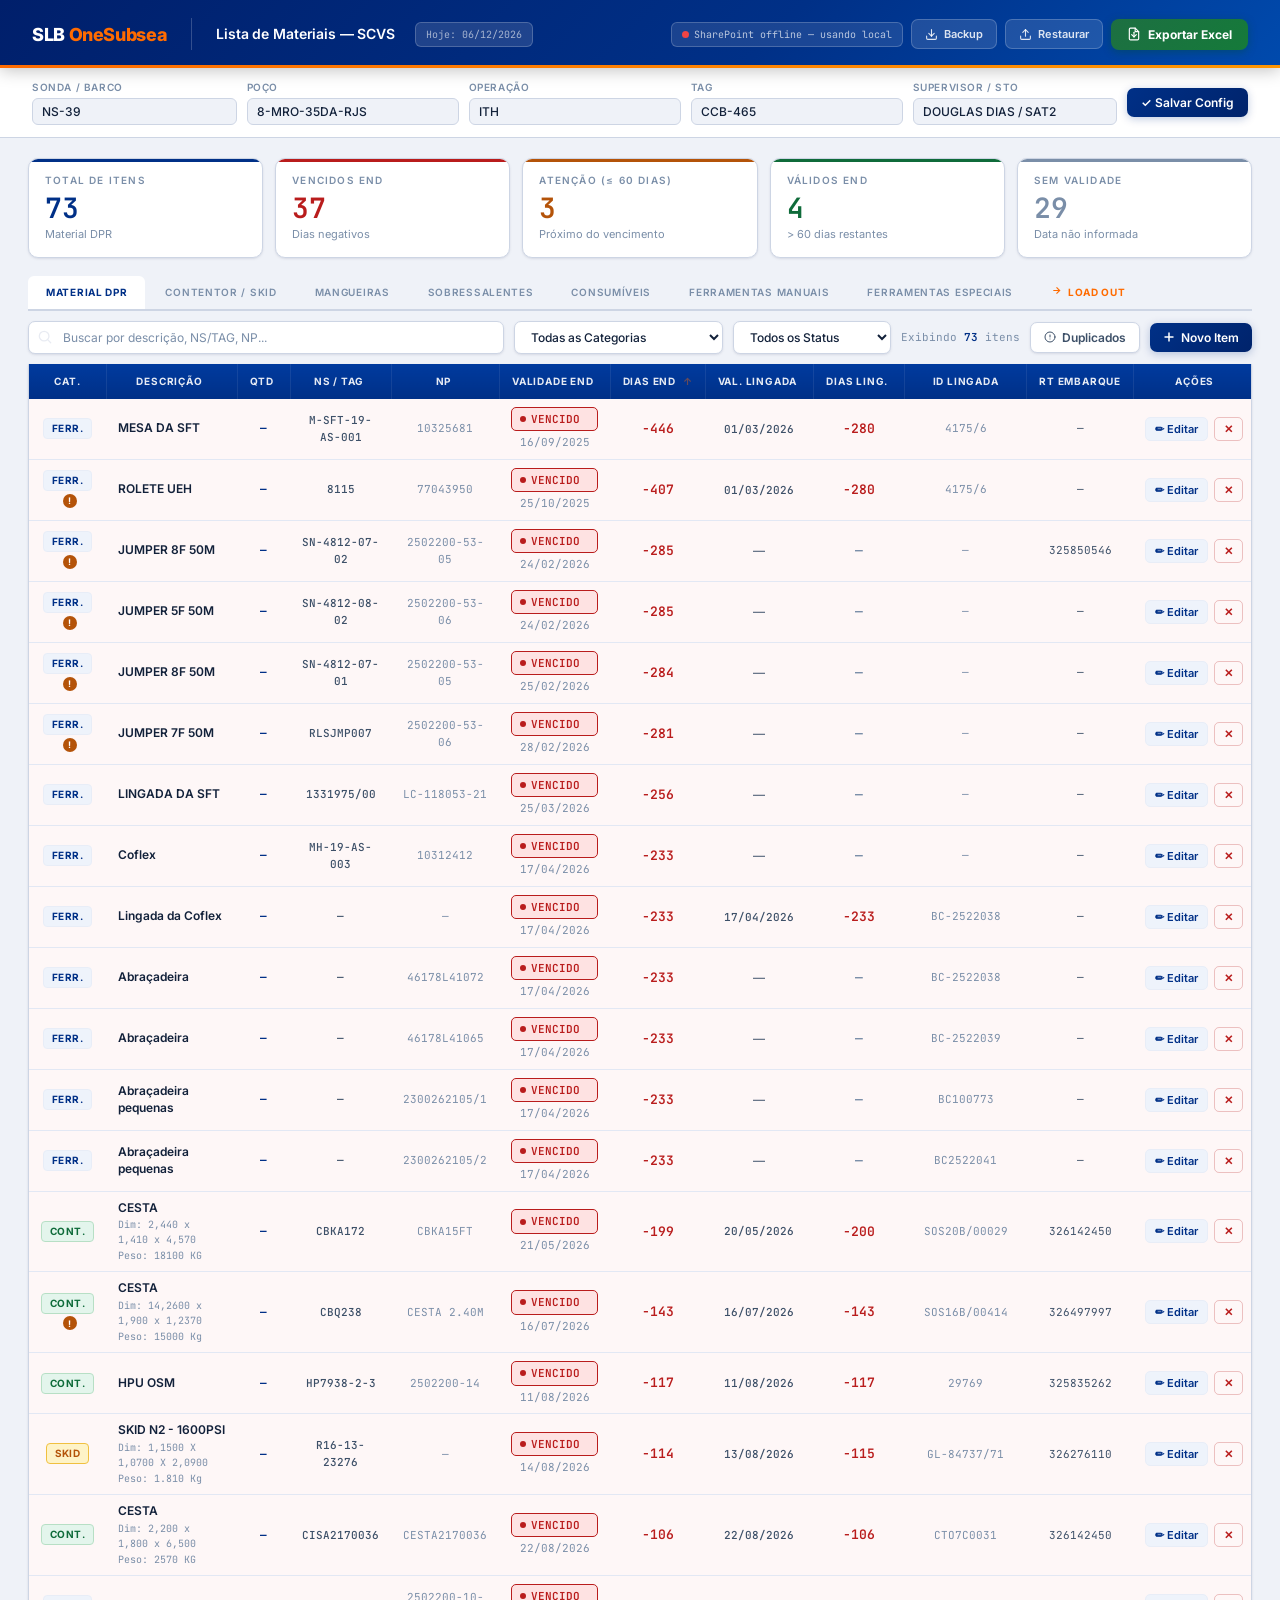
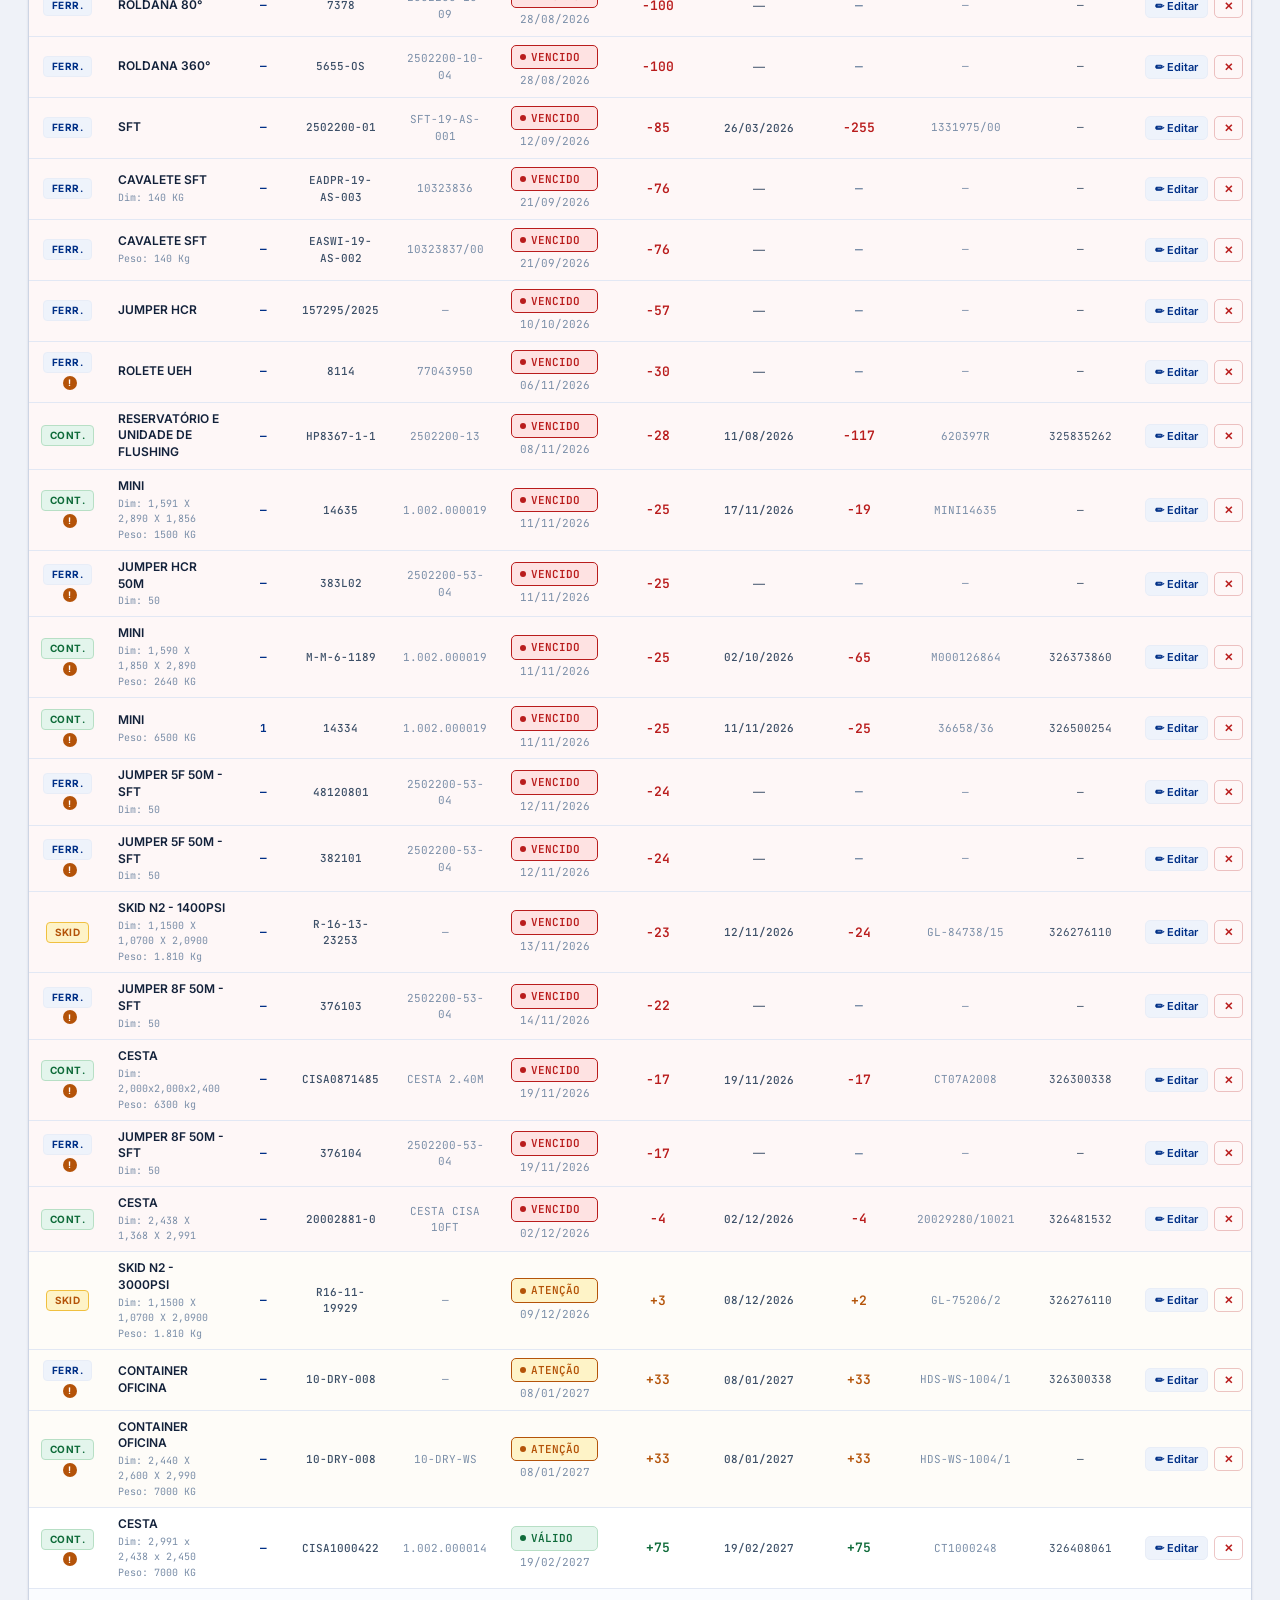
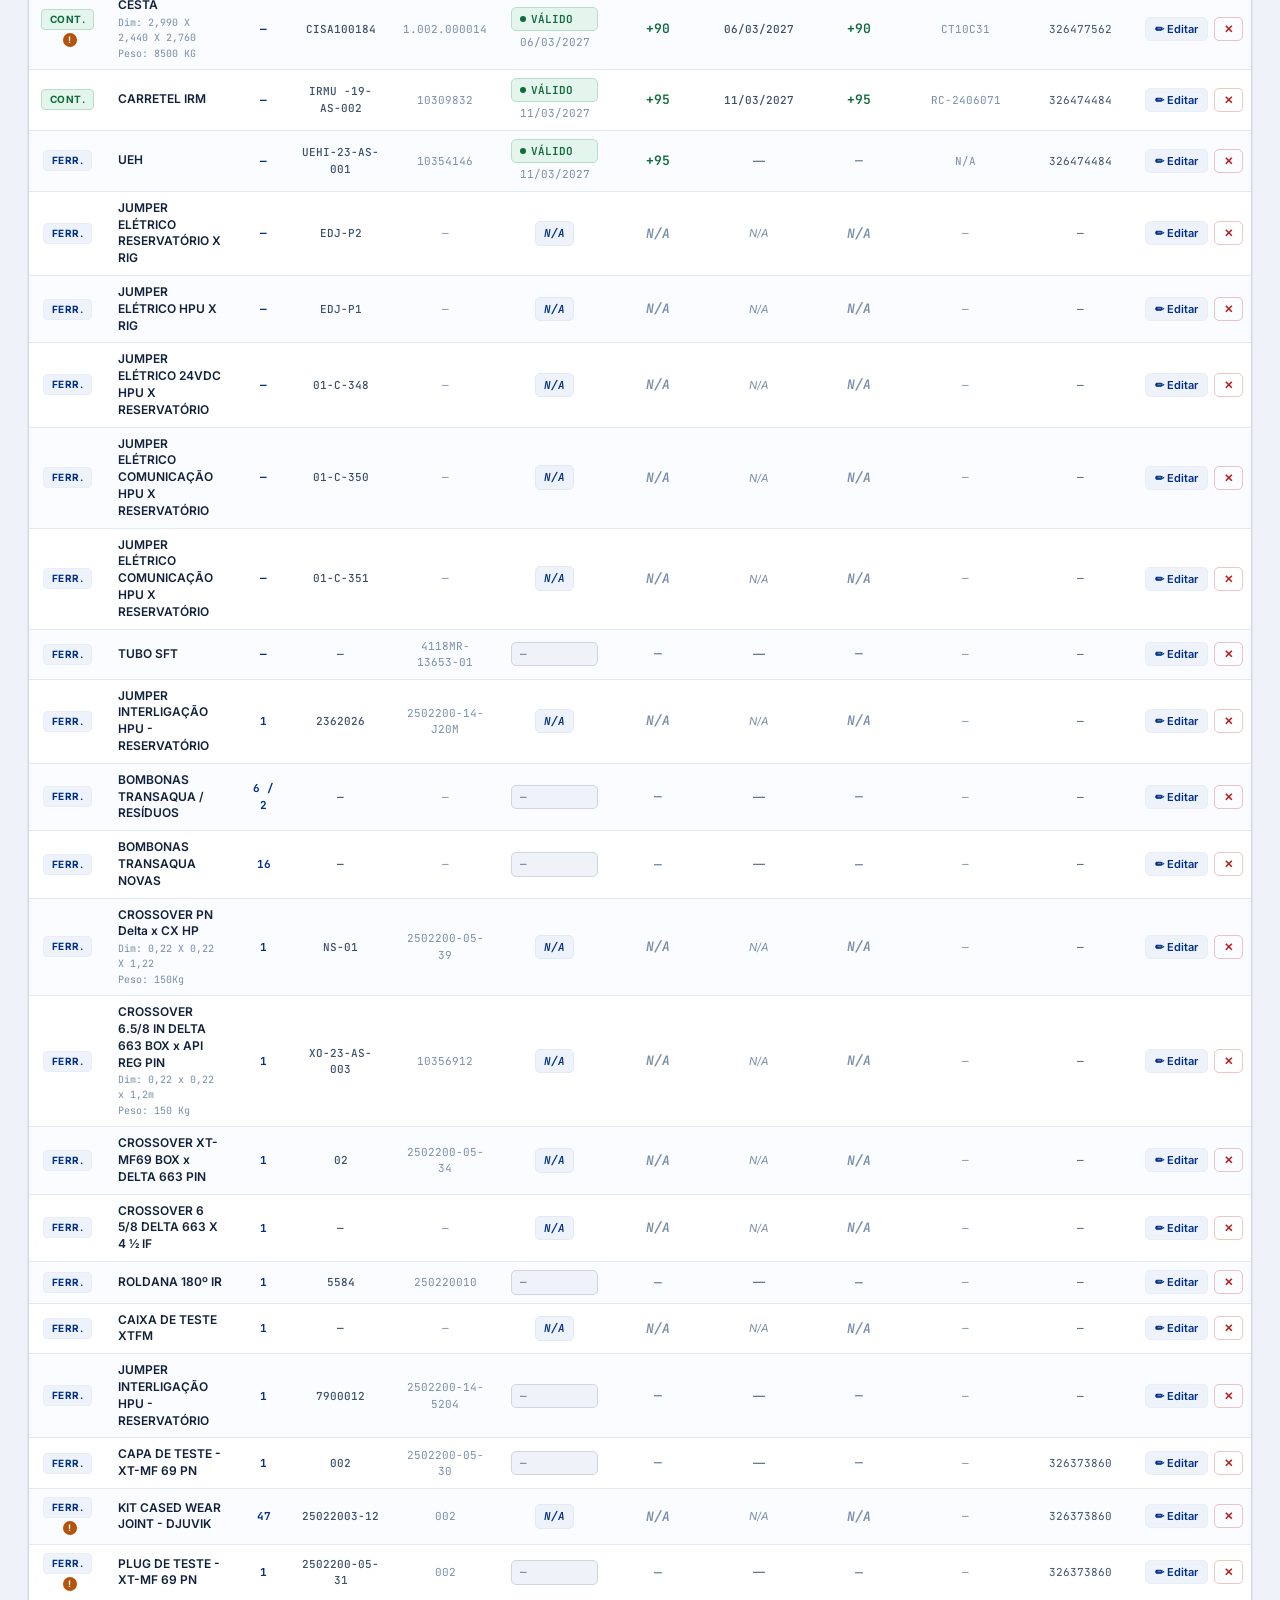
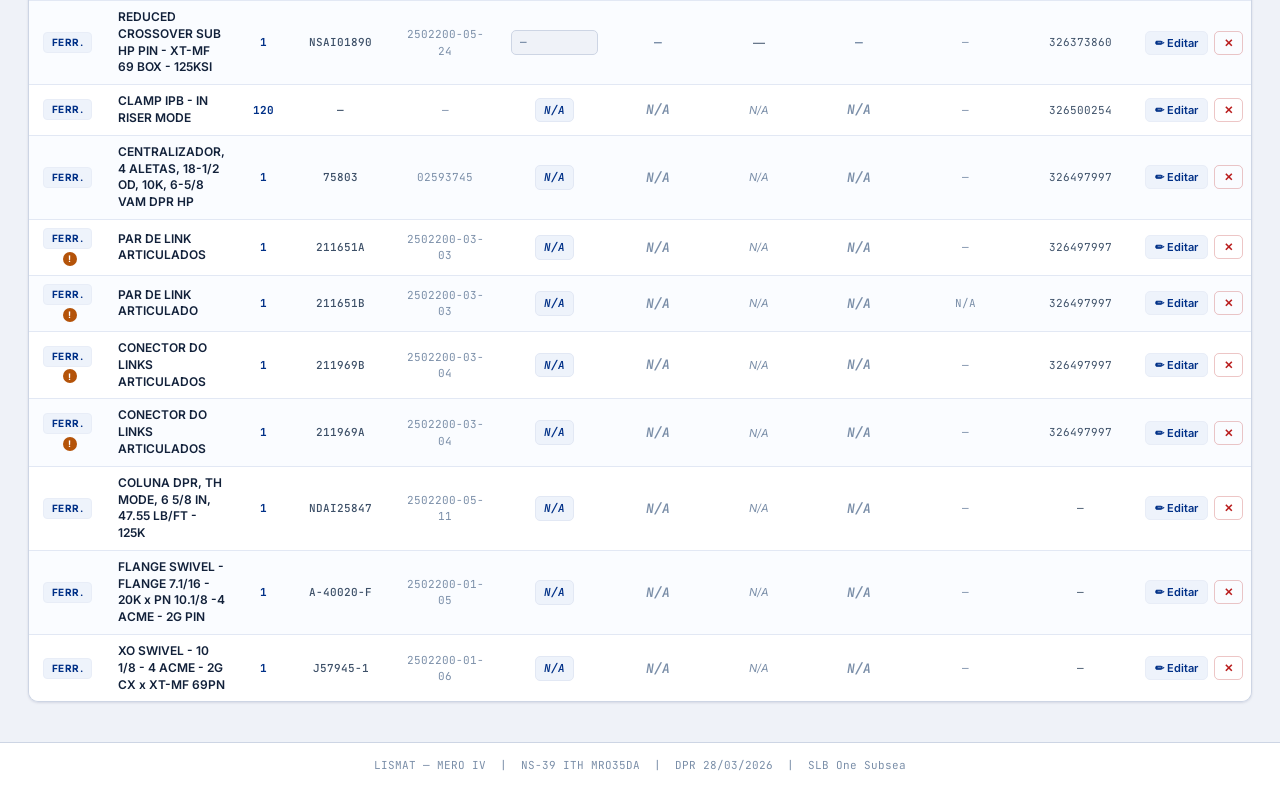
==== index.html @ e260e8ca "add HTML commit" ====
<!DOCTYPE html>
<html lang="pt-BR" xmlns:mso="urn:schemas-microsoft-com:office:office" xmlns:msdt="uuid:C2F41010-65B3-11d1-A29F-00AA00C14882">
<head>
<meta charset="UTF-8">
<meta name="viewport" content="width=device-width, initial-scale=1.0">
<style>
@import url('https://fonts.googleapis.com/css2?family=Inter:wght@300;400;500;600;700&family=JetBrains+Mono:wght@400;500;600&display=swap');

/* ══════════════════════════════════════════════════════════════
   DESIGN TOKENS
══════════════════════════════════════════════════════════════ */
:root {
  /* Colors */
  --navy:       #003087;
  --navy2:      #00236b;
  --navy3:      #e8edf7;
  --orange:     #FF6B00;
  --bg:         #EFF2F8;
  --white:      #FFFFFF;
  --border:     #CDD5E4;
  --border2:    #E2E8F4;
  --text:       #12213A;
  --text2:      #3D5068;
  --text3:      #7A8EA8;
  --green:      #0F6B3A;
  --green-bg:   #E3F5EC;
  --amber:      #B45309;
  --amber-bg:   #FEF3C7;
  --blue-bg:    #EEF3FB;
  --danger:     #B91C1C;
  --danger-bg:  #FEE2E2;

  /* Typography — Single source of truth */
  --font-ui:    'Inter', sans-serif;
  --font-mono:  'JetBrains Mono', monospace;
  --fs-xs:      10px;
  --fs-sm:      11px;
  --fs-base:    12px;
  --fs-md:      13px;
  --fs-lg:      14px;

  /* Shadows */
  --shadow-sm:  0 1px 3px rgba(0,30,80,.08), 0 1px 2px rgba(0,30,80,.04);
  --shadow:     0 4px 12px rgba(0,30,80,.10), 0 1px 3px rgba(0,30,80,.06);
  --shadow-lg:  0 8px 24px rgba(0,30,80,.12), 0 2px 8px rgba(0,30,80,.06);

  --radius:     10px;
  --transition: all .18s cubic-bezier(.4,0,.2,1);
}

/* ══════════════════════════════════════════════════════════════
   RESET
══════════════════════════════════════════════════════════════ */
*, *::before, *::after { box-sizing:border-box; margin:0; padding:0; }

body {
  font-family: var(--font-ui);
  background:  var(--bg);
  color:       var(--text);
  min-height:  100vh;
  font-size:   var(--fs-base);
  line-height: 1.5;
}

/* ══════════════════════════════════════════════════════════════
   HEADER
══════════════════════════════════════════════════════════════ */
.header {
  background: linear-gradient(135deg, #001f6b 0%, #003087 60%, #004aad 100%);
  padding: 0 32px;
  display: flex; align-items: center; justify-content: space-between;
  height: 68px; position: sticky; top: 0; z-index: 100;
  box-shadow: 0 2px 16px rgba(0,0,0,.25);
}
.header::after {
  content:''; position:absolute; bottom:0; left:0; right:0; height:3px;
  background: linear-gradient(90deg, var(--orange) 0%, #ff9500 100%);
}
.header-left  { display:flex; align-items:center; gap:20px; }
.logo-wrap    { display:flex; align-items:center; }
.logo-wrap img { height:38px; filter:brightness(0) invert(1); transition:opacity .2s; }
.logo-wrap img:hover { opacity:.85; }
.header-divider { width:1px; height:32px; background:rgba(255,255,255,.2); margin:0 4px; }
.header-text { line-height:1.3; }
.header-text h1 {
  font-family: var(--font-ui); font-size: var(--fs-lg);
  font-weight: 600; color: #fff; letter-spacing: -.01em;
}
.header-right { display:flex; align-items:center; gap:10px; }
.header-badge {
  background: rgba(255,255,255,.12); border: 1px solid rgba(255,255,255,.2);
  border-radius: 6px; padding: 4px 10px;
  font-family: var(--font-mono); font-size: var(--fs-xs);
  color: rgba(255,255,255,.7); letter-spacing: .04em;
}

/* ══════════════════════════════════════════════════════════════
   CONFIG PANEL
══════════════════════════════════════════════════════════════ */
.config-panel {
  display:flex; align-items:center; flex-wrap:wrap; gap:10px;
  padding:12px 32px; background:var(--white);
  border-bottom:1px solid var(--border); font-family:var(--font-ui);
}
.cfg-field { display:flex; flex-direction:column; gap:3px; }
.cfg-field.wide { flex:1; min-width:160px; }
.cfg-label {
  font-family: var(--font-ui); font-size: var(--fs-xs);
  font-weight: 600; color: var(--text3);
  text-transform: uppercase; letter-spacing: .06em;
}
.cfg-input {
  font-family: var(--font-ui); font-size: var(--fs-base);
  font-weight: 500; color: var(--text);
  border: 1px solid var(--border); border-radius: 6px;
  padding: 5px 9px; background: var(--bg); outline: none;
  transition: border-color .15s;
}
.cfg-input:focus { border-color: var(--navy); }
.cfg-sep { width:1px; height:36px; background:var(--border); margin:0 4px; flex-shrink:0; }
.cfg-validity {
  display:inline-flex; align-items:center; gap:5px; padding:4px 9px;
  border:1px solid; font-family: var(--font-mono); font-size: var(--fs-xs);
  font-weight: 700; white-space:nowrap; border-radius:6px;
}
.valid-ok   { color:var(--green);  border-color:var(--green);  background:var(--green-bg); }
.valid-warn { color:var(--amber);  border-color:var(--amber);  background:var(--amber-bg); }
.valid-exp  { color:var(--danger); border-color:var(--danger); background:var(--danger-bg); }
.valid-nd   { color:var(--text3);  border-color:var(--border); background:var(--bg); }
.cfg-save-btn {
  background: linear-gradient(135deg, var(--navy) 0%, var(--navy2) 100%);
  color: #fff; border: none; border-radius: 7px; padding: 7px 14px;
  font-family: var(--font-ui); font-size: var(--fs-base); font-weight: 600;
  cursor: pointer; white-space: nowrap;
  box-shadow: 0 2px 8px rgba(0,48,135,.25); transition: all .15s;
}
.cfg-save-btn:hover { opacity:.9; }

/* ══════════════════════════════════════════════════════════════
   LAYOUT
══════════════════════════════════════════════════════════════ */
main { padding: 20px 28px; max-width: 1600px; margin: 0 auto; }

/* ══════════════════════════════════════════════════════════════
   KPI CARDS
══════════════════════════════════════════════════════════════ */
.kpi-row { display:grid; grid-template-columns:repeat(5,1fr); gap:12px; margin-bottom:18px; }
.kpi {
  background:var(--white); border:1px solid var(--border);
  border-radius:var(--radius); padding:14px 16px;
  position:relative; overflow:hidden; cursor:pointer;
  transition:all .15s; box-shadow:var(--shadow-sm);
}
.kpi:hover  { transform:translateY(-1px); box-shadow:var(--shadow); }
.kpi.active { border-color:var(--navy); }
.kpi::before {
  content:''; position:absolute; top:0; left:0; right:0; height:3px;
  border-radius:var(--radius) var(--radius) 0 0;
}
.kpi.k-total::before   { background:var(--navy);   }
.kpi.k-expired::before { background:var(--danger);  }
.kpi.k-warning::before { background:var(--amber);   }
.kpi.k-ok::before      { background:var(--green);   }
.kpi.k-no-date::before { background:var(--text3);   }
.kpi-label {
  font-family: var(--font-ui); font-size: var(--fs-xs);
  font-weight: 600; text-transform: uppercase;
  letter-spacing: 1.2px; color: var(--text3); margin-bottom: 6px;
}
.kpi-value {
  font-family: var(--font-mono); font-size: 28px; font-weight: 600; line-height: 1;
}
.kpi.k-total   .kpi-value { color: var(--navy);   }
.kpi.k-expired .kpi-value { color: var(--danger);  }
.kpi.k-warning .kpi-value { color: var(--amber);   }
.kpi.k-ok      .kpi-value { color: var(--green);   }
.kpi.k-no-date .kpi-value { color: var(--text3);   }
.kpi-desc { font-family:var(--font-ui); font-size:var(--fs-sm); color:var(--text3); margin-top:4px; }

/* ══════════════════════════════════════════════════════════════
   TABS
══════════════════════════════════════════════════════════════ */
.tabs {
  display:flex; border-bottom:2px solid var(--border);
  overflow-x:auto; -webkit-overflow-scrolling:touch; gap:2px;
}
.tabs::-webkit-scrollbar { height:3px; }
.tab {
  padding: 9px 18px;
  font-family: var(--font-ui); font-size: var(--fs-xs);
  font-weight: 600; letter-spacing: .07em;
  color: var(--text3); cursor: pointer;
  border-bottom: 2px solid transparent; margin-bottom: -2px;
  transition: all .15s; text-transform: uppercase;
  white-space: nowrap; flex-shrink: 0; border-radius: 6px 6px 0 0;
}
.tab:hover  { color:var(--navy); background:var(--navy3); }
.tab.active { color:var(--navy); border-bottom-color:var(--navy); background:var(--white); font-weight:700; }
.tab-content { display:none; }
.tab-content.active { display:block; }

/* ══════════════════════════════════════════════════════════════
   CONTROLS BAR
══════════════════════════════════════════════════════════════ */
.controls { display:flex; align-items:center; gap:10px; padding:10px 0; flex-wrap:wrap; }
.search-wrap { position:relative; flex:1; min-width:200px; }
.search-wrap svg { position:absolute; left:10px; top:50%; transform:translateY(-50%); opacity:.4; }
.count-badge { font-family:var(--font-mono); font-size:var(--fs-sm); color:var(--text3); white-space:nowrap; }
.count-badge span { color:var(--navy); font-weight:600; }

/* ══════════════════════════════════════════════════════════════
   INPUTS & SELECTS (globais)
══════════════════════════════════════════════════════════════ */
input[type="text"], input[type="date"], input[type="file"] {
  font-family: var(--font-ui); font-size: var(--fs-base);
  color: var(--text);
}
input[type="text"] {
  width:100%; background:var(--white); border:1px solid var(--border);
  border-radius:7px; padding:8px 12px 8px 34px; outline:none;
  transition:border-color .15s; box-shadow:var(--shadow-sm);
}
input[type="text"]:focus { border-color:var(--navy); box-shadow:0 0 0 3px rgba(0,48,135,.08); }
input[type="text"]::placeholder { color:var(--text3); }
input[type="date"]:focus, .form-select:focus, .form-input:focus { border-color:var(--navy); }
select {
  font-family: var(--font-ui); font-size: var(--fs-base); font-weight:500;
  background:var(--white); border:1px solid var(--border); border-radius:7px;
  color:var(--text); padding:7px 12px; outline:none; cursor:pointer;
  transition:border-color .15s; box-shadow:var(--shadow-sm);
}
select:focus { border-color:var(--navy); }

/* ══════════════════════════════════════════════════════════════
   BUTTONS
══════════════════════════════════════════════════════════════ */
.btn {
  display: inline-flex; align-items: center; gap: 6px;
  padding: 7px 13px; border-radius: 7px;
  font-family: var(--font-ui); font-size: var(--fs-base);
  font-weight: 600; cursor: pointer; border: none;
  transition: all .15s; white-space: nowrap;
}
.btn svg { flex-shrink:0; }
.btn-primary {
  background: linear-gradient(135deg, var(--navy) 0%, var(--navy2) 100%);
  color: #fff; box-shadow: 0 2px 8px rgba(0,48,135,.25);
}
.btn-primary:hover { opacity:.9; transform:translateY(-1px); }
.btn-ghost {
  background:var(--white); color:var(--text2);
  border:1px solid var(--border); box-shadow:var(--shadow-sm);
}
.btn-ghost:hover { border-color:var(--border2); color:var(--text); }
.btn-danger  { background:transparent; color:var(--danger); border:1px solid var(--danger); }
.btn-danger:hover { background:var(--danger-bg); }
.btn-edit {
  background:var(--blue-bg); color:var(--navy);
  border:1px solid var(--navy3); padding:4px 9px;
  font-size:var(--fs-sm); border-radius:5px;
}
.btn-edit:hover { background:var(--navy3); }
.btn-del {
  background:transparent; color:var(--danger);
  border:1px solid rgba(185,28,28,.25); padding:4px 9px;
  font-size:var(--fs-sm); border-radius:5px;
}
.btn-del:hover { background:var(--danger-bg); }

/* ══════════════════════════════════════════════════════════════
   TABLE
══════════════════════════════════════════════════════════════ */
.table-wrap {
  background:var(--white); border:1px solid var(--border);
  border-radius:0 0 var(--radius) var(--radius);
  overflow-x:auto; border-top:none; box-shadow:var(--shadow-sm);
}
.table-wrap::-webkit-scrollbar { height:6px; }
.table-wrap::-webkit-scrollbar-thumb { background:var(--border); border-radius:3px; }
table { width:100%; border-collapse:collapse; }

/* thead */
thead th {
  background: linear-gradient(180deg, #003a9e 0%, var(--navy) 100%);
  color: rgba(255,255,255,.9);
  font-family: var(--font-ui); font-size: var(--fs-xs);
  font-weight: 700; text-transform: uppercase; letter-spacing: .08em;
  padding: 10px 12px; text-align: center;
  white-space: nowrap; cursor: pointer; user-select: none;
  border-right: 1px solid rgba(255,255,255,.08);
}
thead th:last-child  { border-right: none; }
thead th.no-sort     { cursor: default; }
thead th .sort-icon  { opacity:.4; margin-left:4px; }
thead th.sort-asc  .sort-icon::after { content:' ↑'; color:var(--orange); opacity:1; }
thead th.sort-desc .sort-icon::after { content:' ↓'; color:var(--orange); opacity:1; }

/* tbody */
tbody tr { border-bottom:1px solid var(--border2); transition:background .1s; }
tbody tr:last-child { border-bottom:none; }
tbody tr:nth-child(even) { background:#fafcff; }
tbody tr:hover { background:var(--blue-bg); }

/* td base — TUDO centrado por padrão */
tbody td {
  padding: 8px 12px;
  vertical-align: middle;
  text-align: center;
  font-family: var(--font-ui);
  font-size: var(--fs-base);
  color: var(--text2);
}

/* Células de descrição — alinhamento esquerdo */
.td-desc {
  text-align: left !important;
  max-width: 280px;
}
.td-desc span {
  display: block; font-family: var(--font-ui);
  font-size: var(--fs-base); font-weight: 600;
  color: var(--text); line-height: 1.4;
}
.td-desc small {
  display: block; font-family: var(--font-mono);
  font-size: var(--fs-xs); color: var(--text3); margin-top:1px;
}

/* Células de código / mono */
.td-mono {
  font-family: var(--font-mono); font-size: var(--fs-sm);
  color: var(--text3); text-align: center;
}
.td-mono.bright { color: var(--text2); font-weight: 500; }

/* Outros utilitários de célula */
.td-actions { white-space:nowrap; display:flex; gap:6px; justify-content:center; }
.rt-cell { font-family:var(--font-mono); font-size:var(--fs-sm); color:var(--text2); text-align:center; }
.empty-row td { text-align:center; padding:40px; color:var(--text3); font-size:var(--fs-md); }

/* Badges de categoria */
.cat-badge {
  display: inline-block; font-family: var(--font-ui);
  font-size: var(--fs-xs); font-weight: 700;
  padding: 2px 8px; letter-spacing: .04em; text-transform: uppercase;
  white-space: nowrap; border-radius: 4px;
}
.cat-ferr { background:var(--blue-bg);  color:var(--navy);  border:1px solid var(--navy3);  }
.cat-cont { background:var(--green-bg); color:var(--green); border:1px solid #b7dfc5; }
.cat-skid { background:var(--amber-bg); color:var(--amber); border:1px solid #f0c040; }

/* Status pills */
.status-pill {
  display: inline-flex; align-items: center; gap: 5px;
  font-family: var(--font-mono); font-size: var(--fs-sm);
  font-weight: 600; padding: 3px 8px; white-space: nowrap; border-radius: 5px;
}
.status-expired { background:var(--danger-bg);  color:var(--danger); border:1px solid var(--danger); }
.status-warning { background:var(--amber-bg);   color:var(--amber);  border:1px solid var(--amber);  }
.status-ok      { background:var(--green-bg);   color:var(--green);  border:1px solid #b7dfc5;       }
.status-nd      { background:var(--bg);         color:var(--text3);  border:1px solid var(--border); }
.status-na      { background:var(--blue-bg);    color:var(--navy);   border:1px solid var(--border2); font-style:italic; }

/* Dots */
.dot { width:6px; height:6px; border-radius:50%; display:inline-block; }
.dot-red    { background:var(--danger); }
.dot-yellow { background:var(--amber);  }
.dot-green  { background:var(--green);  }

/* Dias value */
.dias-value { font-family:var(--font-mono); font-weight:600; font-size:var(--fs-md); }
.dias-expired { color:var(--danger); }
.dias-warning { color:var(--amber);  }
.dias-ok      { color:var(--green);  }
.dias-nd      { color:var(--text3);  }
.dias-preview { font-family:var(--font-mono); font-size:var(--fs-base); margin-top:3px; min-height:16px; }

/* ══════════════════════════════════════════════════════════════
   MODAL
══════════════════════════════════════════════════════════════ */
.modal-overlay {
  position:fixed; inset:0; background:rgba(0,30,80,.35);
  z-index:200; display:flex; align-items:center; justify-content:center;
  opacity:0; pointer-events:none; transition:opacity .2s;
  backdrop-filter:blur(4px);
}
.modal-overlay.open { opacity:1; pointer-events:all; }
.modal {
  background:var(--white); border:1px solid var(--border);
  border-radius:var(--radius); width:100%; max-width:680px;
  max-height:92vh; overflow-y:auto;
  transform:translateY(14px); transition:transform .2s; box-shadow:var(--shadow);
}
.modal-overlay.open .modal { transform:translateY(0); }
.modal-header {
  display:flex; align-items:center; justify-content:space-between;
  padding:16px 20px; border-bottom:1px solid var(--border);
  position:sticky; top:0; background:var(--white); z-index:1;
}
.modal-title {
  font-family: var(--font-ui); font-size: var(--fs-lg);
  font-weight: 700; color: var(--text);
  display:flex; align-items:center; gap:10px;
}
.modal-tag {
  font-family: var(--font-mono); font-size: var(--fs-xs);
  font-weight: 700; padding: 3px 8px; letter-spacing: .5px;
  border-radius: 4px; background: var(--blue-bg); color: var(--navy);
}
.modal-close {
  background:none; border:none; color:var(--text3);
  cursor:pointer; font-size:22px; line-height:1;
  padding:2px 6px; transition:color .15s; border-radius:4px;
}
.modal-close:hover { color:var(--text); background:var(--bg); }
.modal-body   { padding:20px; }
.modal-footer {
  padding:14px 20px; border-top:1px solid var(--border);
  display:flex; justify-content:flex-end; gap:10px;
  position:sticky; bottom:0; background:var(--white);
}

/* ══════════════════════════════════════════════════════════════
   FORM
══════════════════════════════════════════════════════════════ */
.form-grid  { display:grid; grid-template-columns:1fr 1fr; gap:14px; }
.form-group { display:flex; flex-direction:column; gap:6px; }
.form-group.full { grid-column:1/-1; }
.form-label {
  font-family: var(--font-ui); font-size: var(--fs-xs);
  font-weight: 700; text-transform: uppercase;
  letter-spacing: 1px; color: var(--text3);
}
.form-label .req { color:var(--orange); }
.form-input {
  font-family: var(--font-ui); font-size: var(--fs-md);
  background:var(--bg); border:1px solid var(--border);
  border-radius:6px; color:var(--text); padding:8px 10px;
  outline:none; transition:border-color .15s; width:100%;
}
.form-input:focus { border-color:var(--navy); box-shadow:0 0 0 3px rgba(0,48,135,.08); }
.form-input[type="date"] { color-scheme:light; }
.form-input[readonly]    { opacity:.55; cursor:not-allowed; }
.form-select {
  font-family: var(--font-ui); font-size: var(--fs-md);
  background:var(--bg); border:1px solid var(--border);
  border-radius:6px; color:var(--text); padding:8px 10px;
  outline:none; cursor:pointer; width:100%;
}
.form-divider { grid-column:1/-1; border:none; border-top:1px solid var(--border); margin:4px 0; }
.form-section {
  grid-column:1/-1;
  font-family: var(--font-ui); font-size: var(--fs-xs);
  font-weight: 700; text-transform: uppercase;
  letter-spacing: 1.5px; color: var(--navy); padding-top:4px;
}

/* ══════════════════════════════════════════════════════════════
   CHECKBOX SEM VALIDADE
══════════════════════════════════════════════════════════════ */
.chk-na-wrap {
  grid-column:1/-1; display:flex; align-items:center; gap:10px;
  padding:8px 12px; border-radius:7px; background:#f8f9ff;
  border:1px solid var(--border2); cursor:pointer; transition:background .15s;
}
.chk-na-wrap:hover { background:var(--navy3); }
.chk-na-wrap input[type=checkbox] { width:16px; height:16px; accent-color:var(--navy); cursor:pointer; flex-shrink:0; }
.chk-na-wrap span  { font-family:var(--font-ui); font-size:var(--fs-base); font-weight:600; color:var(--text2); user-select:none; }
.chk-na-wrap small { font-family:var(--font-ui); font-size:var(--fs-sm);   color:var(--text3); margin-left:4px; }
.field-na-disabled { opacity:.4; pointer-events:none; }

/* ══════════════════════════════════════════════════════════════
   CONTENTOR SUBITENS
══════════════════════════════════════════════════════════════ */
.cont-expand-btn {
  background:var(--blue-bg); color:var(--navy);
  border:1px solid var(--border2); padding:3px 9px;
  font-family:var(--font-ui); font-size:var(--fs-sm);
  font-weight:600; border-radius:5px; cursor:pointer;
  transition:all .15s; display:inline-flex; align-items:center; gap:4px;
}
.cont-expand-btn:hover   { background:var(--navy3); }
.cont-expand-btn.expanded { background:var(--navy); color:#fff; }
.cont-subrow { background:#f4f7ff; border-bottom:2px solid var(--border); }
.cont-subrow td { padding:12px 20px 16px !important; }
.cont-subitens-wrap   { border:1px solid var(--border2); border-radius:8px; overflow:hidden; }
.cont-subitens-header {
  display:flex; align-items:center; justify-content:space-between;
  padding:8px 14px;
  background:linear-gradient(90deg,var(--navy3),var(--white));
  border-bottom:1px solid var(--border2);
}
.cont-subitens-header span { font-family:var(--font-ui); font-size:var(--fs-sm); font-weight:700; color:var(--navy); text-transform:uppercase; letter-spacing:.06em; }
.cont-subitens-table { width:100%; border-collapse:collapse; }
.cont-subitens-table thead th {
  background:linear-gradient(180deg,#2a5cbe,var(--navy));
  color:rgba(255,255,255,.9);
  font-family:var(--font-ui); font-size:var(--fs-xs);
  font-weight:700; text-transform:uppercase; letter-spacing:.07em;
  padding:8px 12px; text-align:center;
  border-right:1px solid rgba(255,255,255,.08);
}
.cont-subitens-table thead th:last-child { border-right:none; }
.cont-subitens-table tbody tr { border-bottom:1px solid var(--border2); }
.cont-subitens-table tbody tr:last-child { border-bottom:none; }
.cont-subitens-table tbody tr:hover { background:var(--blue-bg); }
.cont-subitens-table tbody td { padding:6px 12px; vertical-align:middle; text-align:center; font-family:var(--font-ui); font-size:var(--fs-base); }
.cont-empty-sub { text-align:center; padding:16px; color:var(--text3); font-family:var(--font-ui); font-size:var(--fs-base); }

/* ══════════════════════════════════════════════════════════════
   DRAG-DROP MODAL
══════════════════════════════════════════════════════════════ */
.dd-modal-wide .modal { max-width:860px; }
.dd-cols { display:grid; grid-template-columns:1fr 1fr; gap:0; height:420px; border:1px solid var(--border); border-radius:8px; overflow:hidden; }
.dd-col  { display:flex; flex-direction:column; min-height:0; }
.dd-col-left { border-right:2px solid var(--border); }
.dd-col-header {
  padding:10px 14px 8px;
  background:linear-gradient(90deg,var(--navy3),var(--white));
  border-bottom:1px solid var(--border2); flex-shrink:0;
}
.dd-col-header span { font-family:var(--font-ui); font-size:var(--fs-sm); font-weight:700; color:var(--navy); text-transform:uppercase; letter-spacing:.07em; }
.dd-col-header .dd-count { font-family:var(--font-mono); font-size:var(--fs-xs); background:var(--navy); color:#fff; padding:1px 7px; border-radius:10px; margin-left:6px; }
.dd-search { padding:6px 10px; border-bottom:1px solid var(--border2); flex-shrink:0; }
.dd-search input { width:100%; border:1px solid var(--border); border-radius:6px; padding:5px 8px 5px 28px; font-family:var(--font-ui); font-size:var(--fs-sm); outline:none; }
.dd-search input:focus { border-color:var(--navy); }
.dd-search-wrap { position:relative; }
.dd-search-wrap svg { position:absolute; left:8px; top:50%; transform:translateY(-50%); opacity:.4; pointer-events:none; }
.dd-list { flex:1; overflow-y:auto; padding:6px; }
.dd-list::-webkit-scrollbar { width:4px; }
.dd-list::-webkit-scrollbar-thumb { background:var(--border); border-radius:2px; }
.dd-item {
  display:flex; align-items:center; gap:8px;
  padding:7px 10px; border:1px solid var(--border2);
  border-radius:6px; margin-bottom:4px; cursor:grab;
  background:var(--white); transition:all .15s;
  user-select:none;
}
.dd-item:hover    { border-color:var(--navy); background:var(--navy3); box-shadow:0 1px 4px rgba(0,48,135,.1); }
.dd-item.dragging { opacity:.4; border-style:dashed; }
.dd-item.drag-over { border-color:var(--orange); background:#fff8f0; }
.dd-col-right .dd-item .dd-remove { margin-left:auto; color:var(--danger); font-size:14px; cursor:pointer; opacity:.6; flex-shrink:0; line-height:1; padding:0 2px; }
.dd-col-right .dd-item .dd-remove:hover { opacity:1; }
.dd-item-icon { width:22px; height:22px; border-radius:4px; display:flex; align-items:center; justify-content:center; font-family:var(--font-ui); font-size:var(--fs-xs); font-weight:700; flex-shrink:0; }
.dd-icon-ferr { background:var(--blue-bg);  color:var(--navy);  }
.dd-icon-cont { background:var(--green-bg); color:var(--green); }
.dd-icon-skid { background:var(--amber-bg); color:var(--amber); }
.dd-item-info { flex:1; min-width:0; }
.dd-item-desc { font-family:var(--font-ui); font-size:var(--fs-base); font-weight:600; color:var(--text); white-space:nowrap; overflow:hidden; text-overflow:ellipsis; }
.dd-item-sub  { font-family:var(--font-mono); font-size:var(--fs-xs); color:var(--text3); white-space:nowrap; overflow:hidden; text-overflow:ellipsis; }
.dd-drop-zone { border:2px dashed var(--border); border-radius:6px; padding:20px; text-align:center; font-family:var(--font-ui); font-size:var(--fs-base); color:var(--text3); margin:4px; }
.dd-drop-zone.active { border-color:var(--navy); background:var(--navy3); color:var(--navy); }
.dd-hint { text-align:center; padding:8px; font-family:var(--font-ui); font-size:var(--fs-sm); color:var(--text3); font-style:italic; }

/* ══════════════════════════════════════════════════════════════
   TOAST & CONFIRM
══════════════════════════════════════════════════════════════ */
.toast {
  position:fixed; bottom:24px; right:24px; z-index:400;
  padding:11px 18px 11px 14px;
  font-family:var(--font-ui); font-size:var(--fs-base); font-weight:600;
  opacity:0; transform:translateY(8px); transition:all .25s;
  pointer-events:none; border-left:4px solid;
  border-radius:8px; box-shadow:0 4px 16px rgba(0,0,0,.15);
}
.toast.show    { opacity:1; transform:translateY(0); }
.toast-success { background:var(--green-bg); color:var(--green); border-color:var(--green); }
.toast-error   { background:var(--danger-bg); color:var(--danger); border-color:var(--danger); }
.toast-info    { background:var(--white); color:var(--navy); border-color:var(--navy); }
.toast-warn    { background:var(--amber-bg); color:var(--amber); border-color:var(--amber); }

/* Aviso de duplicidade no formulário */
.dup-alert {
  grid-column: 1/-1;
  display: flex; align-items: flex-start; gap:10px;
  padding: 10px 14px; border-radius: 7px;
  background: #fffbeb; border: 1px solid var(--amber);
  font-family: var(--font-ui); font-size: var(--fs-sm);
  color: #92400e; animation: fadeIn .2s ease;
}
.dup-alert svg { flex-shrink:0; margin-top:1px; }
.dup-alert b   { font-weight:700; display:block; margin-bottom:3px; color:var(--amber); }
.dup-alert ul  { margin:4px 0 0 14px; line-height:1.7; }
@keyframes fadeIn { from{opacity:0;transform:translateY(-4px)} to{opacity:1;transform:translateY(0)} }
.confirm-modal { max-width:460px; }
.confirm-body  { padding:24px; line-height:1.8; font-family:var(--font-ui); color:var(--text); font-size:var(--fs-md); }
.confirm-body strong { display:block; margin-top:6px; color:var(--text); font-family:var(--font-mono); font-size:var(--fs-base); }
.confirm-warn  { margin-top:14px; color:var(--amber); font-family:var(--font-ui); font-size:var(--fs-base); font-weight:600; }

/* ══════════════════════════════════════════════════════════════
   FOOTER
══════════════════════════════════════════════════════════════ */
footer {
  text-align:center; padding:14px 20px;
  font-family:var(--font-mono); font-size:var(--fs-sm);
  color:var(--text3); border-top:1px solid var(--border);
  margin-top:20px; background:var(--white);
}
.today-badge {
  background:rgba(255,255,255,.12); border:1px solid rgba(255,255,255,.2);
  border-radius:6px; padding:4px 10px;
  font-family:var(--font-mono); font-size:var(--fs-xs);
  color:rgba(255,255,255,.7);
}
.header-right .btn-ghost {
  background:rgba(255,255,255,.1); border:1px solid rgba(255,255,255,.2);
  color:rgba(255,255,255,.85); border-radius:7px;
}
.header-right .btn-ghost:hover { background:rgba(255,255,255,.2); color:#fff; }

@media(max-width:900px){
  .kpi-row { grid-template-columns:repeat(3,1fr); }
  main { padding:12px 16px; }
  .form-grid { grid-template-columns:1fr; }
  .form-group.full,.form-divider,.form-section { grid-column:1; }
}

/* ── Load Out — integrado no estilo DPR ── */
.lo-group-row { background: var(--navy3) !important; }
.lo-group-header {
  display:flex; align-items:center; justify-content:space-between;
  padding:10px 16px; gap:12px; flex-wrap:wrap;
  border-left:4px solid var(--navy);
}
.lo-group-left  { display:flex; align-items:center; gap:10px; flex:1; min-width:0; }
.lo-group-right { display:flex; align-items:center; gap:14px; flex-wrap:wrap; flex-shrink:0; }
.lo-group-num {
  font-family:var(--font-mono); font-size:13px; font-weight:800;
  color:var(--navy); background:var(--white);
  border:1.5px solid var(--navy3); border-radius:6px;
  padding:2px 8px; flex-shrink:0;
}
.lo-group-title { font-family:var(--font-ui); font-size:13px; font-weight:700; color:var(--navy); display:block; }
.lo-group-sub   { font-family:var(--font-mono); font-size:10px; color:var(--text3); display:block; margin-top:1px; }
.lo-info-block  { display:flex; flex-direction:column; gap:2px; }
.lo-info-lbl    { font-size:9px; font-weight:700; text-transform:uppercase; letter-spacing:.07em; color:var(--text3); }
.lo-item-row:hover { background:var(--blue-bg) !important; }
.lo-separator td { height:8px; background:var(--bg) !important; border:none !important; padding:0; }
/* ── Load Out — seleção de desembarque ── */
.lo-cb-cont { width:16px; height:16px; cursor:pointer; accent-color:var(--orange); }
.lo-group-row.selecionado .lo-group-header { border-left:4px solid var(--orange); background:rgba(255,107,0,0.06); }
.lo-group-row.selecionado .lo-group-title  { color:var(--orange); }
.lo-group-row.selecionado .lo-group-num    { border-color:var(--orange); color:var(--orange); }
.lo-item-row.selecionado { background:rgba(255,107,0,0.04) !important; }
.lo-cb-all { width:15px; height:15px; cursor:pointer; accent-color:var(--navy); }
.lo-sel-bar {
  display:none; align-items:center; gap:12px;
  padding:8px 16px; background:linear-gradient(90deg,#fff8f0,var(--white));
  border:1px solid var(--orange); border-radius:8px;
  font-family:var(--font-ui); font-size:12px; color:var(--text2);
  margin-bottom:4px; flex-wrap:wrap;
}
.lo-sel-bar.visible { display:flex; }
.lo-sel-count { font-weight:700; color:var(--orange); font-size:13px; }
.lo-sel-actions { display:flex; gap:6px; margin-left:auto; }
.lo-sel-btn {
  padding:5px 12px; border-radius:6px; font-family:var(--font-ui);
  font-size:11px; font-weight:600; cursor:pointer; border:none;
  display:flex; align-items:center; gap:5px;
}
.lo-sel-btn.email { background:var(--navy); color:#fff; }
.lo-sel-btn.excel { background:var(--green-bg); color:var(--green); border:1px solid var(--green); }
.lo-sel-btn.copy  { background:var(--bg); color:var(--text2); border:1px solid var(--border); }
.lo-sel-btn.clear { background:transparent; color:var(--text3); border:1px solid var(--border2); }

</style>

<!--[if gte mso 9]><xml>
<mso:CustomDocumentProperties>
<mso:MediaServiceImageTags msdt:dt="string"></mso:MediaServiceImageTags>
<mso:lcf76f155ced4ddcb4097134ff3c332f msdt:dt="string"></mso:lcf76f155ced4ddcb4097134ff3c332f>
<mso:TaxCatchAll msdt:dt="string"></mso:TaxCatchAll>
</mso:CustomDocumentProperties>
</xml><![endif]-->
<title></title></head>
<body>

<div class="toast" id="toast"></div>

<!-- FORM MODAL -->
<div class="modal-overlay" id="formModal">
  <div class="modal">
    <div class="modal-header">
      <div class="modal-title">
        <span class="modal-tag" id="modalTag">NOVO</span>
        <span id="modalTitleText">Inserir Item</span>
      </div>
      <button class="modal-close" onclick="closeModal()">&times;</button>
    </div>
    <div class="modal-body" id="modalBody"></div>
    <div class="modal-footer">
      <button class="btn btn-ghost" onclick="closeModal()">Cancelar</button>
      <button class="btn btn-primary" id="saveBtn">
        <svg width="12" height="12" viewBox="0 0 16 16" fill="currentColor"><path d="M13.5 3.5L6 11 2.5 7.5 1 9l5 5 9-9z"/></svg>
        <span id="saveBtnText">Salvar Item</span>
      </button>
    </div>
  </div>
</div>

<!-- CONFIRM DELETE MODAL -->
<div class="modal-overlay" id="confirmModal">
  <div class="modal confirm-modal">
    <div class="modal-header">
      <div class="modal-title">
        <span class="modal-tag" style="background:var(--red);color:#fff;">EXCLUIR</span>
        Confirmar Exclusão
      </div>
      <button class="modal-close" onclick="closeConfirm()">&times;</button>
    </div>
    <div class="confirm-body">
      Tem certeza que deseja excluir o item:<br>
      <strong id="confirmItemName"></strong>
      <div class="confirm-warn">⚠ Esta ação não pode ser desfeita.</div>
    </div>
    <div class="modal-footer">
      <button class="btn btn-ghost" onclick="closeConfirm()">Cancelar</button>
      <button class="btn btn-danger" onclick="confirmDelete()">✕ &nbsp;Excluir</button>
    </div>
  </div>
</div>

<header class="header">
  <div class="header-left">
    <div class="logo-wrap">
      <img src="https://www.onesubsea.slb.com/-/media/onesubseajv/images/logos/jv_mainlogo.svg"
           alt="SLB OneSubsea"
           onerror="this.onerror=null;this.src='';this.parentNode.innerHTML='<span style=\'font-size:18px;font-weight:800;color:#fff;letter-spacing:-.02em;\'>SLB <span style=\'color:#FF6B00\'>OneSubsea</span></span>'"
           style="height:38px;filter:brightness(0) invert(1);">
    </div>
    <div class="header-divider"></div>
    <div class="header-text">
      <h1>Lista de Materiais — SCVS</h1>

    </div>
    <span id="todayBadge" class="today-badge" style="font-size:10px;color:rgba(255,255,255,.6);font-family:'JetBrains Mono',monospace;"></span>
  </div>
  <div class="header-right" style="gap:8px;">
    <!-- DB Status Badge -->
    <div id="db-status" title="Clique para abrir no browser via SharePoint" style="display:flex;align-items:center;gap:5px;background:rgba(255,255,255,.1);border:1px solid rgba(255,255,255,.2);border-radius:6px;padding:4px 10px;font-size:10px;color:rgba(255,255,255,.7);font-family:'JetBrains Mono',monospace;cursor:pointer;" onclick="showSPHelp()">
      <span id="db-dot" style="width:7px;height:7px;border-radius:50%;background:#6b7280;display:inline-block;transition:background .3s;"></span>
      <span id="db-label">Carregando...</span>
    </div>
    <button id="btn-sync-now" style="display:none;background:rgba(255,255,255,.12);color:rgba(255,255,255,.85);border:1px solid rgba(255,255,255,.2);font-size:11px;font-weight:600;padding:6px 12px;border-radius:7px;cursor:pointer;display:none;align-items:center;gap:5px;" onclick="SP.syncFromCloud()" title="Sincronizar agora com SharePoint">
      <svg width="12" height="12" viewBox="0 0 24 24" fill="none" stroke="currentColor" stroke-width="2" stroke-linecap="round" stroke-linejoin="round"><polyline points="23 4 23 10 17 10"/><polyline points="1 20 1 14 7 14"/><path d="M3.51 9a9 9 0 0 1 14.85-3.36L23 10M1 14l4.64 4.36A9 9 0 0 0 20.49 15"/></svg>
      Sync
    </button>
    <!-- Backup JSON -->
    <button class="btn" style="background:rgba(255,255,255,.12);color:rgba(255,255,255,.85);border:1px solid rgba(255,255,255,.2);font-size:11px;font-weight:600;padding:7px 13px;border-radius:7px;cursor:pointer;display:flex;align-items:center;gap:6px;" onclick="exportBackupJSON()" title="Baixar backup completo em JSON">
      <svg width="13" height="13" viewBox="0 0 24 24" fill="none" stroke="currentColor" stroke-width="2" stroke-linecap="round" stroke-linejoin="round"><path d="M21 15v4a2 2 0 0 1-2 2H5a2 2 0 0 1-2-2v-4"/><polyline points="7 10 12 15 17 10"/><line x1="12" y1="15" x2="12" y2="3"/></svg>
      Backup
    </button>
    <!-- Restore JSON -->
    <button class="btn" style="background:rgba(255,255,255,.12);color:rgba(255,255,255,.85);border:1px solid rgba(255,255,255,.2);font-size:11px;font-weight:600;padding:7px 13px;border-radius:7px;cursor:pointer;display:flex;align-items:center;gap:6px;" onclick="document.getElementById('restore-input').click()" title="Restaurar a partir de backup JSON">
      <svg width="13" height="13" viewBox="0 0 24 24" fill="none" stroke="currentColor" stroke-width="2" stroke-linecap="round" stroke-linejoin="round"><path d="M21 15v4a2 2 0 0 1-2 2H5a2 2 0 0 1-2-2v-4"/><polyline points="17 8 12 3 7 8"/><line x1="12" y1="3" x2="12" y2="15"/></svg>
      Restaurar
    </button>
    <input type="file" id="restore-input" accept=".json" style="display:none" onchange="importBackupJSON(event)">
    <!-- Exportar Excel -->
    <button class="btn" style="background:linear-gradient(135deg,#1d6f42,#157a3a);color:#fff;border:none;font-size:12px;font-weight:700;padding:8px 16px;border-radius:8px;cursor:pointer;display:flex;align-items:center;gap:7px;box-shadow:0 2px 8px rgba(0,80,30,.35);transition:all .15s;" onclick="exportExcelCompleto()" title="Exportar relatório completo em Excel">
      <svg width="14" height="14" viewBox="0 0 24 24" fill="none" stroke="currentColor" stroke-width="2" stroke-linecap="round" stroke-linejoin="round"><path d="M14 2H6a2 2 0 0 0-2 2v16a2 2 0 0 0 2 2h12a2 2 0 0 0 2-2V8z"/><polyline points="14 2 14 8 20 8"/><polyline points="8 13 12 17 16 13"/><line x1="12" y1="17" x2="12" y2="9"/></svg>
      Exportar Excel
    </button>
  </div>
</header>

<!-- CONFIG PANEL -->
<div class="config-panel" id="configPanel">
  <div class="cfg-field wide"><div class="cfg-label">Sonda / Barco</div><input class="cfg-input" id="c-sonda" placeholder="—" oninput="saveConfig()"></div>
  <div class="cfg-field"><div class="cfg-label">Poço</div><input class="cfg-input" id="c-poco" placeholder="—" oninput="saveConfig()"></div>
  <div class="cfg-field"><div class="cfg-label">Operação</div><input class="cfg-input" id="c-op" placeholder="—" oninput="saveConfig()"></div>
  <div class="cfg-field"><div class="cfg-label">TAG</div><input class="cfg-input" id="c-tag" placeholder="—" oninput="saveConfig()"></div>
  <div class="cfg-field wide"><div class="cfg-label">Supervisor / STO</div><input class="cfg-input" id="c-sup" placeholder="—" oninput="saveConfig()"></div>
  <button class="cfg-save-btn" onclick="saveConfig(true)" style="margin-left:auto;">✓ Salvar Config</button>
</div>

<main>
  <div class="kpi-row">
    <div class="kpi k-total" onclick="filterByStatus('all')" id="kpi-all">
      <div class="kpi-label">Total de Itens</div>
      <div class="kpi-value" id="kpi-total-val">—</div>
      <div class="kpi-desc">Material DPR</div>
    </div>
    <div class="kpi k-expired" onclick="filterByStatus('expired')" id="kpi-expired">
      <div class="kpi-label">Vencidos END</div>
      <div class="kpi-value" id="kpi-expired-val">—</div>
      <div class="kpi-desc">Dias negativos</div>
    </div>
    <div class="kpi k-warning" onclick="filterByStatus('warning')" id="kpi-warning">
      <div class="kpi-label">Atenção (≤ 60 dias)</div>
      <div class="kpi-value" id="kpi-warning-val">—</div>
      <div class="kpi-desc">Próximo do vencimento</div>
    </div>
    <div class="kpi k-ok" onclick="filterByStatus('ok')" id="kpi-ok">
      <div class="kpi-label">Válidos END</div>
      <div class="kpi-value" id="kpi-ok-val">—</div>
      <div class="kpi-desc">> 60 dias restantes</div>
    </div>
    <div class="kpi k-no-date" onclick="filterByStatus('nd')" id="kpi-nd">
      <div class="kpi-label">Sem Validade</div>
      <div class="kpi-value" id="kpi-nd-val">—</div>
      <div class="kpi-desc">Data não informada</div>
    </div>
  </div>

  <div class="tabs">
    <div class="tab active" onclick="switchTab('dpr',this)">Material DPR</div>
    <div class="tab" onclick="switchTab('contentor',this)">Contentor / Skid</div>
    <div class="tab" onclick="switchTab('mangueiras',this)">Mangueiras</div>
    <div class="tab" onclick="switchTab('sobressalentes',this)">Sobressalentes</div>
    <div class="tab" onclick="switchTab('consumiveis',this)">Consumíveis</div>
    <div class="tab" onclick="switchTab('ferrmanual',this)">Ferramentas Manuais</div>
    <div class="tab" onclick="switchTab('quimicos',this)">Ferramentas Especiais</div>
    <div class="tab" onclick="switchTab('loadout',this)" style="color:var(--orange);font-weight:700;">
      <svg width="11" height="11" viewBox="0 0 24 24" fill="none" stroke="currentColor" stroke-width="2.5" style="margin-right:3px;"><path d="M5 12h14M12 5l7 7-7 7"/></svg>
      Load Out
    </div>
  </div>

  <div class="tab-content" id="tab-contentor">
    <div class="controls">
      <div class="search-wrap">
        <svg width="14" height="14" viewBox="0 0 16 16" fill="none"><circle cx="7" cy="7" r="5.5" stroke="#c8cfe0" stroke-width="1.5"/><path d="M11 11L14.5 14.5" stroke="#c8cfe0" stroke-width="1.5" stroke-linecap="round"/></svg>
        <input type="text" id="searchContentor" placeholder="Buscar contentores ou skids..." oninput="applyFilters()">
      </div>
      <div class="count-badge">Total: <span id="countContentor">—</span> unidades</div>
      <button class="btn btn-primary" style="margin-left:auto;" onclick="openModalNew();document.getElementById('f-categoria').value='Contentor'">
        <svg width="12" height="12" viewBox="0 0 16 16" fill="currentColor"><rect x="7" y="2" width="2" height="12"/><rect x="2" y="7" width="12" height="2"/></svg>
        Novo Contentor
      </button>
    </div>
    <div class="table-wrap">
      <table>
        <thead>
          <tr>
            <th class="no-sort">Cat.</th>
            <th>Descrição</th>
            <th>NS / TAG</th>
            <th>Validade END</th>
            <th>Status END</th>
            <th>Val. Lingada</th>
            <th class="no-sort">Ações</th>
          </tr>
        </thead>
        <tbody id="contentorBody"></tbody>
      </table>
    </div>
  </div>

  <div class="tab-content active" id="tab-dpr">
    <div class="controls">
      <div class="search-wrap">
        <svg width="14" height="14" viewBox="0 0 16 16" fill="none"><circle cx="7" cy="7" r="5.5" stroke="#c8cfe0" stroke-width="1.5"/><path d="M11 11L14.5 14.5" stroke="#c8cfe0" stroke-width="1.5" stroke-linecap="round"/></svg>
        <input type="text" id="searchInput" placeholder="Buscar por descrição, NS/TAG, NP..." oninput="applyFilters()">
      </div>
      <select id="catFilter" onchange="applyFilters()">
        <option value="">Todas as Categorias</option>
        <option value="Ferramentas / Equipamentos">Ferramentas / Equipamentos</option>
        <option value="Contentor">Contentor</option>
        <option value="SKID">SKID</option>
      </select>
      <select id="statusFilter" onchange="applyFilters()">
        <option value="">Todos os Status</option>
        <option value="expired">Vencidos</option>
        <option value="warning">Atenção (≤ 60 dias)</option>
        <option value="ok">Válidos</option>
        <option value="nd">Sem data</option>
      </select>
      <div class="count-badge">Exibindo <span id="countBadge">—</span> itens</div>
      <button class="btn btn-ghost" onclick="toggleDupFilter(this)" id="btn-dup-filter" title="Mostrar apenas itens com NS/TAG ou NP duplicados">
        <svg width="12" height="12" viewBox="0 0 24 24" fill="none" stroke="currentColor" stroke-width="2" stroke-linecap="round" stroke-linejoin="round"><circle cx="12" cy="12" r="10"/><line x1="12" y1="8" x2="12" y2="12"/><line x1="12" y1="16" x2="12.01" y2="16"/></svg>
        Duplicados
      </button>
      <button class="btn btn-primary" onclick="openModalNew()" style="margin-left:auto;">
        <svg width="12" height="12" viewBox="0 0 16 16" fill="currentColor"><rect x="7" y="2" width="2" height="12"/><rect x="2" y="7" width="12" height="2"/></svg>
        Novo Item
      </button>
    </div>

    <div class="table-wrap">
      <table>
        <thead>
          <tr>
            <th class="no-sort">Cat.</th>
            <th onclick="sortTable('descricao')" data-col="descricao">Descrição <span class="sort-icon"></span></th>
            <th onclick="sortTable('qtd')" data-col="qtd">QTD <span class="sort-icon"></span></th>
            <th onclick="sortTable('ns')" data-col="ns">NS / TAG <span class="sort-icon"></span></th>
            <th onclick="sortTable('np')" data-col="np">NP <span class="sort-icon"></span></th>
            <th onclick="sortTable('validadeEND')" data-col="validadeEND">Validade END <span class="sort-icon"></span></th>
            <th onclick="sortTable('diasEND')" data-col="diasEND">Dias END <span class="sort-icon"></span></th>
            <th onclick="sortTable('validadeLing')" data-col="validadeLing">Val. Lingada <span class="sort-icon"></span></th>
            <th onclick="sortTable('diasLing')" data-col="diasLing">Dias Ling. <span class="sort-icon"></span></th>
            <th class="no-sort">ID Lingada</th>
            <th class="no-sort">RT Embarque</th>
            <th class="no-sort">Ações</th>
          </tr>
        </thead>
        <tbody id="tableBody"></tbody>
      </table>
    </div>
  </div>

  <div class="tab-content" id="tab-mangueiras">
    <div class="controls">
      <div class="count-badge">Total: <span id="mangCount">0</span> mangueiras</div>
      <div style="margin-left:auto; display:flex; gap:8px;">
        <button class="btn btn-ghost" onclick="downloadMangTemplate()" title="Baixar Template de Importação">
          <svg width="12" height="12" viewBox="0 0 24 24" fill="none" stroke="currentColor" stroke-width="2" stroke-linecap="round" stroke-linejoin="round"><path d="M14 2H6a2 2 0 0 0-2 2v16a2 2 0 0 0 2 2h12a2 2 0 0 0 2-2V8z"/><polyline points="14 2 14 8 20 8"/><line x1="12" y1="18" x2="12" y2="12"/><polyline points="9 15 12 18 15 15"/></svg> Template
        </button>
        <button class="btn btn-ghost" onclick="document.getElementById('importMangInput').click()" title="Importar via CSV/Excel">
          <svg width="12" height="12" viewBox="0 0 24 24" fill="none" stroke="currentColor" stroke-width="2" stroke-linecap="round" stroke-linejoin="round"><path d="M21 15v4a2 2 0 0 1-2 2H5a2 2 0 0 1-2-2v-4"/><polyline points="17 8 12 3 7 8"/><line x1="12" y1="3" x2="12" y2="15"/></svg> Importar
        </button>
        <input type="file" id="importMangInput" style="display:none" accept=".csv" onchange="handleMangImport(event)">
        <button class="btn btn-ghost" onclick="exportMangueirasExcel()" title="Exportar Mangueiras">
          <svg width="12" height="12" viewBox="0 0 24 24" fill="none" stroke="currentColor" stroke-width="2" stroke-linecap="round" stroke-linejoin="round"><path d="M21 15v4a2 2 0 0 1-2 2H5a2 2 0 0 1-2-2v-4"/><polyline points="7 10 12 15 17 10"/><line x1="12" y1="15" x2="12" y2="3"/></svg> Exportar
        </button>
        <button class="btn btn-primary" onclick="openMangModal()">
          <svg width="12" height="12" viewBox="0 0 16 16" fill="currentColor"><rect x="7" y="2" width="2" height="12"/><rect x="2" y="7" width="12" height="2"/></svg> Nova Mangueira
        </button>
      </div>
    </div>
    <div class="table-wrap">
      <table>
        <thead>
          <tr>
            <th class="no-sort">Nº</th>
            <th class="no-sort">Dimensão</th>
            <th class="no-sort">Pressão</th>
            <th class="no-sort">Certificado</th>
            <th class="no-sort">Validade</th>
            <th class="no-sort">Status</th>
            <th class="no-sort">Dias</th>
            <th class="no-sort">Ações</th>
          </tr>
        </thead>
        <tbody id="mangueirasBody"></tbody>
      </table>
    </div>
  </div>

  <!-- ═══════════════════════ SOBRESSALENTES ═══════════════════════ -->
  <div class="tab-content" id="tab-sobressalentes">
    <div class="controls">
      <div class="search-wrap">
        <svg width="14" height="14" viewBox="0 0 16 16" fill="none"><circle cx="7" cy="7" r="5.5" stroke="#c8cfe0" stroke-width="1.5"/><path d="M11 11L14.5 14.5" stroke="#c8cfe0" stroke-width="1.5" stroke-linecap="round"/></svg>
        <input type="text" id="search-sobressalentes" placeholder="Buscar sobressalentes..." oninput="renderGenericTab('sobressalentes')">
      </div>
      <div class="count-badge">Total: <span id="count-sobressalentes">0</span> itens</div>
      <div style="margin-left:auto;display:flex;gap:8px;">
        <button class="btn btn-ghost" onclick="downloadGenericTemplate('sobressalentes')" title="Baixar template CSV">
          <svg width="12" height="12" viewBox="0 0 24 24" fill="none" stroke="currentColor" stroke-width="2" stroke-linecap="round" stroke-linejoin="round"><path d="M14 2H6a2 2 0 0 0-2 2v16a2 2 0 0 0 2 2h12a2 2 0 0 0 2-2V8z"/><polyline points="14 2 14 8 20 8"/><line x1="12" y1="18" x2="12" y2="12"/><polyline points="9 15 12 18 15 15"/></svg> Template
        </button>
        <button class="btn btn-ghost" onclick="document.getElementById('import-sobressalentes').click()" title="Importar CSV">
          <svg width="12" height="12" viewBox="0 0 24 24" fill="none" stroke="currentColor" stroke-width="2" stroke-linecap="round" stroke-linejoin="round"><path d="M21 15v4a2 2 0 0 1-2 2H5a2 2 0 0 1-2-2v-4"/><polyline points="17 8 12 3 7 8"/><line x1="12" y1="3" x2="12" y2="15"/></svg> Importar
        </button>
        <input type="file" id="import-sobressalentes" style="display:none" accept=".csv" onchange="handleGenericImport(event,'sobressalentes')">
        <button class="btn btn-ghost" onclick="exportGenericExcel('sobressalentes')">
          <svg width="12" height="12" viewBox="0 0 24 24" fill="none" stroke="currentColor" stroke-width="2"><path d="M21 15v4a2 2 0 0 1-2 2H5a2 2 0 0 1-2-2v-4"/><polyline points="7 10 12 15 17 10"/><line x1="12" y1="15" x2="12" y2="3"/></svg> Exportar
        </button>
        <button class="btn btn-primary" onclick="openGenericModal('sobressalentes')">
          <svg width="12" height="12" viewBox="0 0 16 16" fill="currentColor"><rect x="7" y="2" width="2" height="12"/><rect x="2" y="7" width="12" height="2"/></svg> Novo Item
        </button>
      </div>
    </div>
    <div class="table-wrap">
      <table>
        <thead><tr>
          <th class="no-sort">Part Number</th>
          <th class="no-sort">Descrição</th>
          <th class="no-sort">Qtd a Bordo</th>
          <th class="no-sort">Qtd Mín</th>
          <th class="no-sort">Ações</th>
        </tr></thead>
        <tbody id="body-sobressalentes"></tbody>
      </table>
    </div>
  </div>

  <!-- ═══════════════════════ CONSUMÍVEIS ═══════════════════════ -->
  <div class="tab-content" id="tab-consumiveis">
    <div class="controls">
      <div class="search-wrap">
        <svg width="14" height="14" viewBox="0 0 16 16" fill="none"><circle cx="7" cy="7" r="5.5" stroke="#c8cfe0" stroke-width="1.5"/><path d="M11 11L14.5 14.5" stroke="#c8cfe0" stroke-width="1.5" stroke-linecap="round"/></svg>
        <input type="text" id="search-consumiveis" placeholder="Buscar consumíveis..." oninput="renderGenericTab('consumiveis')">
      </div>
      <div class="count-badge">Total: <span id="count-consumiveis">0</span> itens</div>
      <div style="margin-left:auto;display:flex;gap:8px;">
        <button class="btn btn-ghost" onclick="downloadGenericTemplate('consumiveis')" title="Baixar template CSV">
          <svg width="12" height="12" viewBox="0 0 24 24" fill="none" stroke="currentColor" stroke-width="2" stroke-linecap="round" stroke-linejoin="round"><path d="M14 2H6a2 2 0 0 0-2 2v16a2 2 0 0 0 2 2h12a2 2 0 0 0 2-2V8z"/><polyline points="14 2 14 8 20 8"/><line x1="12" y1="18" x2="12" y2="12"/><polyline points="9 15 12 18 15 15"/></svg> Template
        </button>
        <button class="btn btn-ghost" onclick="document.getElementById('import-consumiveis').click()" title="Importar CSV">
          <svg width="12" height="12" viewBox="0 0 24 24" fill="none" stroke="currentColor" stroke-width="2" stroke-linecap="round" stroke-linejoin="round"><path d="M21 15v4a2 2 0 0 1-2 2H5a2 2 0 0 1-2-2v-4"/><polyline points="17 8 12 3 7 8"/><line x1="12" y1="3" x2="12" y2="15"/></svg> Importar
        </button>
        <input type="file" id="import-consumiveis" style="display:none" accept=".csv" onchange="handleGenericImport(event,'consumiveis')">
        <button class="btn btn-ghost" onclick="exportGenericExcel('consumiveis')">
          <svg width="12" height="12" viewBox="0 0 24 24" fill="none" stroke="currentColor" stroke-width="2"><path d="M21 15v4a2 2 0 0 1-2 2H5a2 2 0 0 1-2-2v-4"/><polyline points="7 10 12 15 17 10"/><line x1="12" y1="15" x2="12" y2="3"/></svg> Exportar
        </button>
        <button class="btn btn-primary" onclick="openGenericModal('consumiveis')">
          <svg width="12" height="12" viewBox="0 0 16 16" fill="currentColor"><rect x="7" y="2" width="2" height="12"/><rect x="2" y="7" width="12" height="2"/></svg> Novo Item
        </button>
      </div>
    </div>
    <div class="table-wrap">
      <table>
        <thead><tr>
          <th class="no-sort" style="width:50px;text-align:center">Item</th>
          <th class="no-sort">Identificação</th>
          <th class="no-sort">Part Number</th>
          <th class="no-sort">Descrição</th>
          <th class="no-sort" style="text-align:center">Qtd Padrão</th>
          <th class="no-sort" style="text-align:center">Qtd a Bordo</th>
          <th class="no-sort">Ações</th>
        </tr></thead>
        <tbody id="body-consumiveis"></tbody>
      </table>
    </div>
  </div>

  <!-- ═══════════════════════ FERRAMENTAS MANUAIS ═══════════════════════ -->
  <div class="tab-content" id="tab-ferrmanual">
    <div class="controls">
      <div class="search-wrap">
        <svg width="14" height="14" viewBox="0 0 16 16" fill="none"><circle cx="7" cy="7" r="5.5" stroke="#c8cfe0" stroke-width="1.5"/><path d="M11 11L14.5 14.5" stroke="#c8cfe0" stroke-width="1.5" stroke-linecap="round"/></svg>
        <input type="text" id="search-ferrmanual" placeholder="Buscar ferramentas manuais..." oninput="renderGenericTab('ferrmanual')">
      </div>
      <div class="count-badge">Total: <span id="count-ferrmanual">0</span> itens</div>
      <div style="margin-left:auto;display:flex;gap:8px;">
        <button class="btn btn-ghost" onclick="downloadGenericTemplate('ferrmanual')" title="Baixar template CSV">
          <svg width="12" height="12" viewBox="0 0 24 24" fill="none" stroke="currentColor" stroke-width="2" stroke-linecap="round" stroke-linejoin="round"><path d="M14 2H6a2 2 0 0 0-2 2v16a2 2 0 0 0 2 2h12a2 2 0 0 0 2-2V8z"/><polyline points="14 2 14 8 20 8"/><line x1="12" y1="18" x2="12" y2="12"/><polyline points="9 15 12 18 15 15"/></svg> Template
        </button>
        <button class="btn btn-ghost" onclick="document.getElementById('import-ferrmanual').click()" title="Importar CSV">
          <svg width="12" height="12" viewBox="0 0 24 24" fill="none" stroke="currentColor" stroke-width="2" stroke-linecap="round" stroke-linejoin="round"><path d="M21 15v4a2 2 0 0 1-2 2H5a2 2 0 0 1-2-2v-4"/><polyline points="17 8 12 3 7 8"/><line x1="12" y1="3" x2="12" y2="15"/></svg> Importar
        </button>
        <input type="file" id="import-ferrmanual" style="display:none" accept=".csv" onchange="handleGenericImport(event,'ferrmanual')">
        <button class="btn btn-ghost" onclick="exportGenericExcel('ferrmanual')">
          <svg width="12" height="12" viewBox="0 0 24 24" fill="none" stroke="currentColor" stroke-width="2"><path d="M21 15v4a2 2 0 0 1-2 2H5a2 2 0 0 1-2-2v-4"/><polyline points="7 10 12 15 17 10"/><line x1="12" y1="15" x2="12" y2="3"/></svg> Exportar
        </button>
        <button class="btn btn-primary" onclick="openGenericModal('ferrmanual')">
          <svg width="12" height="12" viewBox="0 0 16 16" fill="currentColor"><rect x="7" y="2" width="2" height="12"/><rect x="2" y="7" width="12" height="2"/></svg> Nova Ferramenta
        </button>
      </div>
    </div>
    <div class="table-wrap">
      <table>
        <thead><tr>
          <th class="no-sort" style="width:50px;text-align:center">Item</th>
          <th class="no-sort">Identificação</th>
          <th class="no-sort">Part Number</th>
          <th class="no-sort">Descrição</th>
          <th class="no-sort" style="text-align:center">Qtd Padrão</th>
          <th class="no-sort" style="text-align:center">Qtd a Bordo</th>
          <th class="no-sort">Ações</th>
        </tr></thead>
        <tbody id="body-ferrmanual"></tbody>
      </table>
    </div>
  </div>

  <!-- ═══════════════════════ QUÍMICOS ═══════════════════════ -->
  <div class="tab-content" id="tab-quimicos">
    <div class="controls">
      <div class="search-wrap">
        <svg width="14" height="14" viewBox="0 0 16 16" fill="none"><circle cx="7" cy="7" r="5.5" stroke="#c8cfe0" stroke-width="1.5"/><path d="M11 11L14.5 14.5" stroke="#c8cfe0" stroke-width="1.5" stroke-linecap="round"/></svg>
        <input type="text" id="search-quimicos" placeholder="Buscar ferramentas especiais..." oninput="renderGenericTab('quimicos')">
      </div>
      <div class="count-badge">Total: <span id="count-quimicos">0</span> itens</div>
      <div style="margin-left:auto;display:flex;gap:8px;">
        <button class="btn btn-ghost" onclick="downloadGenericTemplate('quimicos')" title="Baixar template CSV">
          <svg width="12" height="12" viewBox="0 0 24 24" fill="none" stroke="currentColor" stroke-width="2" stroke-linecap="round" stroke-linejoin="round"><path d="M14 2H6a2 2 0 0 0-2 2v16a2 2 0 0 0 2 2h12a2 2 0 0 0 2-2V8z"/><polyline points="14 2 14 8 20 8"/><line x1="12" y1="18" x2="12" y2="12"/><polyline points="9 15 12 18 15 15"/></svg> Template
        </button>
        <button class="btn btn-ghost" onclick="document.getElementById('import-quimicos').click()" title="Importar CSV">
          <svg width="12" height="12" viewBox="0 0 24 24" fill="none" stroke="currentColor" stroke-width="2" stroke-linecap="round" stroke-linejoin="round"><path d="M21 15v4a2 2 0 0 1-2 2H5a2 2 0 0 1-2-2v-4"/><polyline points="17 8 12 3 7 8"/><line x1="12" y1="3" x2="12" y2="15"/></svg> Importar
        </button>
        <input type="file" id="import-quimicos" style="display:none" accept=".csv" onchange="handleGenericImport(event,'quimicos')">
        <button class="btn btn-ghost" onclick="exportGenericExcel('quimicos')">
          <svg width="12" height="12" viewBox="0 0 24 24" fill="none" stroke="currentColor" stroke-width="2"><path d="M21 15v4a2 2 0 0 1-2 2H5a2 2 0 0 1-2-2v-4"/><polyline points="7 10 12 15 17 10"/><line x1="12" y1="15" x2="12" y2="3"/></svg> Exportar
        </button>
        <button class="btn btn-primary" onclick="openGenericModal('quimicos')">
          <svg width="12" height="12" viewBox="0 0 16 16" fill="currentColor"><rect x="7" y="2" width="2" height="12"/><rect x="2" y="7" width="12" height="2"/></svg> Nova Ferramenta
        </button>
      </div>
    </div>
    <div class="table-wrap">
      <table>
        <thead><tr>
          <th class="no-sort">Descrição</th>
          <th class="no-sort">Part Number</th>
          <th class="no-sort">Part Number e/ou TAG</th>
          <th class="no-sort" style="text-align:center">QTD</th>
          <th class="no-sort">Certificado</th>
          <th class="no-sort">Vencimento</th>
          <th class="no-sort">Status</th>
          <th class="no-sort">Dias</th>
          <th class="no-sort">Ações</th>
        </tr></thead>
        <tbody id="body-quimicos"></tbody>
      </table>
    </div>
  </div>

  <!-- ═══════════════════════ LOAD OUT ═══════════════════════ -->
  <div class="tab-content" id="tab-loadout">
    <div class="controls">
      <div style="display:flex;flex-direction:column;gap:2px;">
        <span style="font-size:14px;font-weight:700;color:var(--navy);">📦 Load Out — Contentores & Itens</span>
        <span style="font-size:11px;color:var(--text3);">Relação de contentores com seus equipamentos associados</span>
      </div>
      <div style="margin-left:auto;display:flex;gap:8px;">
        <button class="btn btn-ghost" onclick="exportLoadOutExcel()">
          <svg width="12" height="12" viewBox="0 0 24 24" fill="none" stroke="currentColor" stroke-width="2"><path d="M21 15v4a2 2 0 0 1-2 2H5a2 2 0 0 1-2-2v-4"/><polyline points="7 10 12 15 17 10"/><line x1="12" y1="15" x2="12" y2="3"/></svg>
          Exportar Excel
        </button>
        <button class="btn btn-ghost" onclick="sendLoadOutEmail()">
          <svg width="12" height="12" viewBox="0 0 24 24" fill="none" stroke="currentColor" stroke-width="2"><path d="M4 4h16c1.1 0 2 .9 2 2v12c0 1.1-.9 2-2 2H4c-1.1 0-2-.9-2-2V6c0-1.1.9-2 2-2z"/><polyline points="22,6 12,13 2,6"/></svg>
          Enviar por E-mail
        </button>
        <button class="btn btn-primary" onclick="copyLoadOutClipboard()">
          <svg width="12" height="12" viewBox="0 0 24 24" fill="none" stroke="currentColor" stroke-width="2"><rect x="9" y="9" width="13" height="13" rx="2"/><path d="M5 15H4a2 2 0 0 1-2-2V4a2 2 0 0 1 2-2h9a2 2 0 0 1 2 2v1"/></svg>
          Copiar
        </button>
      </div>
    </div>
    <!-- Barra de itens selecionados para desembarque -->
    <div class="lo-sel-bar" id="lo-sel-bar">
      <svg width="16" height="16" viewBox="0 0 24 24" fill="none" stroke="var(--orange)" stroke-width="2"><polyline points="20 6 9 17 4 12"/></svg>
      <span><span class="lo-sel-count" id="lo-sel-count">0 contentor(es)</span> selecionado(s) para desembarque</span>
      <div class="lo-sel-actions">
        <button class="lo-sel-btn excel" onclick="exportLoadOutSelecionados('excel')">
          <svg width="11" height="11" viewBox="0 0 24 24" fill="none" stroke="currentColor" stroke-width="2"><path d="M21 15v4a2 2 0 0 1-2 2H5a2 2 0 0 1-2-2v-4"/><polyline points="7 10 12 15 17 10"/><line x1="12" y1="15" x2="12" y2="3"/></svg>
          Excel
        </button>
        <button class="lo-sel-btn email" onclick="exportLoadOutSelecionados('email')">
          <svg width="11" height="11" viewBox="0 0 24 24" fill="none" stroke="currentColor" stroke-width="2"><path d="M4 4h16c1.1 0 2 .9 2 2v12c0 1.1-.9 2-2 2H4c-1.1 0-2-.9-2-2V6c0-1.1.9-2 2-2z"/><polyline points="22,6 12,13 2,6"/></svg>
          E-mail
        </button>
        <button class="lo-sel-btn copy" onclick="exportLoadOutSelecionados('copy')">
          <svg width="11" height="11" viewBox="0 0 24 24" fill="none" stroke="currentColor" stroke-width="2"><rect x="9" y="9" width="13" height="13" rx="2"/><path d="M5 15H4a2 2 0 0 1-2-2V4a2 2 0 0 1 2-2h9a2 2 0 0 1 2 2v1"/></svg>
          Copiar
        </button>
        <button class="lo-sel-btn clear" onclick="loClearSelection()">✕ Limpar</button>
      </div>
    </div>
    <div class="table-wrap">
      <table>
        <thead><tr>
          <th class="no-sort" style="width:40px;text-align:center">#</th>
          <th class="no-sort">Descrição</th>
          <th class="no-sort">NS / TAG</th>
          <th class="no-sort">NP</th>
          <th class="no-sort" style="text-align:center">QTD</th>
          <th class="no-sort">Val. END</th>
          <th class="no-sort">Dias</th>
          <th class="no-sort">ID Lingada</th>
          <th class="no-sort">RT Embarque</th>
          <th class="no-sort">RT Desembarque</th>
        </tr></thead>
        <tbody id="loadout-body"></tbody>
      </table>
    </div>
  </div>
</main>

<footer>LISMAT — MERO IV &nbsp;|&nbsp; NS-39 ITH MRO35DA &nbsp;|&nbsp; DPR 28/03/2026 &nbsp;|&nbsp; SLB One Subsea</footer>

<script>
const SEED=[
  {
    "id": 1,
    "categoria": "Contentor",
    "descricao": "HPU OSM",
    "ns": "HP7938-2-3",
    "np": "2502200-14",
    "dimensao": "",
    "peso": "",
    "semValidade": false,
    "validadeEND": "2026-08-11",
    "idLingada": "29769",
    "validadeLing": "2026-08-11",
    "rtEmb": "325835262",
    "rtDes": ""
  },
  {
    "id": 2,
    "categoria": "Contentor",
    "descricao": "CARRETEL IRM",
    "ns": "IRMU -19-AS-002",
    "np": "10309832",
    "dimensao": "",
    "peso": "",
    "semValidade": false,
    "validadeEND": "2027-03-11",
    "idLingada": "RC-2406071",
    "validadeLing": "2027-03-11",
    "rtEmb": "326474484",
    "rtDes": ""
  },
  {
    "id": 3,
    "categoria": "Ferramentas / Equipamentos",
    "descricao": "UEH",
    "ns": "UEHI-23-AS-001",
    "np": "10354146",
    "dimensao": "",
    "validadeEND": "2027-03-11",
    "idLingada": "N/A",
    "validadeLing": "",
    "rtEmb": "326474484",
    "rtDes": ""
  },
  {
    "id": 4,
    "categoria": "Contentor",
    "descricao": "RESERVATÓRIO E UNIDADE DE FLUSHING",
    "ns": "HP8367-1-1",
    "np": "2502200-13",
    "dimensao": "",
    "peso": "",
    "semValidade": false,
    "validadeEND": "2026-11-08",
    "idLingada": "620397R",
    "validadeLing": "2026-08-11",
    "rtEmb": "325835262",
    "rtDes": ""
  },
  {
    "id": 5,
    "categoria": "Ferramentas / Equipamentos",
    "descricao": "JUMPER ELÉTRICO RESERVATÓRIO X RIG",
    "ns": "EDJ-P2",
    "np": "",
    "dimensao": "",
    "peso": "",
    "semValidade": true,
    "validadeEND": "",
    "idLingada": "",
    "validadeLing": "",
    "rtEmb": "",
    "rtDes": ""
  },
  {
    "id": 6,
    "categoria": "Ferramentas / Equipamentos",
    "descricao": "JUMPER ELÉTRICO HPU X RIG",
    "ns": "EDJ-P1",
    "np": "",
    "dimensao": "",
    "peso": "",
    "semValidade": true,
    "validadeEND": "",
    "idLingada": "",
    "validadeLing": "",
    "rtEmb": "",
    "rtDes": ""
  },
  {
    "id": 7,
    "categoria": "Ferramentas / Equipamentos",
    "descricao": "JUMPER ELÉTRICO 24VDC HPU X RESERVATÓRIO",
    "ns": "01-C-348",
    "np": "",
    "dimensao": "",
    "peso": "",
    "semValidade": true,
    "validadeEND": "",
    "idLingada": "",
    "validadeLing": "",
    "rtEmb": "",
    "rtDes": ""
  },
  {
    "id": 8,
    "categoria": "Ferramentas / Equipamentos",
    "descricao": "JUMPER ELÉTRICO COMUNICAÇÃO HPU X RESERVATÓRIO",
    "ns": "01-C-350",
    "np": "",
    "dimensao": "",
    "peso": "",
    "semValidade": true,
    "validadeEND": "",
    "idLingada": "",
    "validadeLing": "",
    "rtEmb": "",
    "rtDes": ""
  },
  {
    "id": 9,
    "categoria": "Ferramentas / Equipamentos",
    "descricao": "JUMPER ELÉTRICO COMUNICAÇÃO HPU X RESERVATÓRIO",
    "ns": "01-C-351",
    "np": "",
    "dimensao": "",
    "peso": "",
    "semValidade": true,
    "validadeEND": "",
    "idLingada": "",
    "validadeLing": "",
    "rtEmb": "",
    "rtDes": ""
  },
  {
    "id": 11,
    "categoria": "Ferramentas / Equipamentos",
    "descricao": "SFT",
    "ns": "2502200-01",
    "np": "SFT-19-AS-001",
    "dimensao": "",
    "validadeEND": "2026-09-12",
    "idLingada": "1331975/00",
    "validadeLing": "2026-03-26",
    "rtEmb": "",
    "rtDes": ""
  },
  {
    "id": 12,
    "categoria": "Ferramentas / Equipamentos",
    "descricao": "LINGADA DA SFT",
    "ns": "1331975/00",
    "np": "LC-118053-21",
    "dimensao": "",
    "peso": "",
    "semValidade": false,
    "qtd": "",
    "validadeEND": "2026-03-25",
    "idLingada": "",
    "validadeLing": "",
    "rtEmb": "",
    "rtDes": ""
  },
  {
    "id": 13,
    "categoria": "Ferramentas / Equipamentos",
    "descricao": "MESA DA SFT",
    "ns": "M-SFT-19-AS-001",
    "np": "10325681",
    "dimensao": "",
    "validadeEND": "2025-09-16",
    "idLingada": "4175/6",
    "validadeLing": "2026-03-01",
    "rtEmb": "",
    "rtDes": ""
  },
  {
    "id": 15,
    "categoria": "Ferramentas / Equipamentos",
    "descricao": "TUBO SFT",
    "ns": "",
    "np": "4118MR-13653-01",
    "dimensao": "",
    "peso": "",
    "validadeEND": "",
    "idLingada": "",
    "validadeLing": "",
    "rtEmb": "",
    "rtDes": ""
  },
  {
    "id": 16,
    "categoria": "Contentor",
    "descricao": "CESTA",
    "ns": "CBKA172",
    "np": "CBKA15FT",
    "dimensao": "2,440 x 1,410 x 4,570",
    "peso": "18100 KG",
    "validadeEND": "2026-05-21",
    "idLingada": "SOS20B/00029",
    "validadeLing": "2026-05-20",
    "rtEmb": "326142450",
    "rtDes": ""
  },
  {
    "id": 17,
    "categoria": "Ferramentas / Equipamentos",
    "descricao": "Coflex",
    "ns": "MH-19-AS-003",
    "np": "10312412",
    "dimensao": "",
    "validadeEND": "2026-04-17",
    "idLingada": "",
    "validadeLing": "",
    "rtEmb": "",
    "rtDes": ""
  },
  {
    "id": 18,
    "categoria": "Ferramentas / Equipamentos",
    "descricao": "Lingada da Coflex",
    "ns": "",
    "np": "",
    "dimensao": "",
    "validadeEND": "2026-04-17",
    "idLingada": "BC-2522038",
    "validadeLing": "2026-04-17",
    "rtEmb": "",
    "rtDes": ""
  },
  {
    "id": 19,
    "categoria": "Ferramentas / Equipamentos",
    "descricao": "Abraçadeira",
    "ns": "",
    "np": "46178L41072",
    "dimensao": "",
    "validadeEND": "2026-04-17",
    "idLingada": "BC-2522038",
    "validadeLing": "",
    "rtEmb": "",
    "rtDes": ""
  },
  {
    "id": 20,
    "categoria": "Ferramentas / Equipamentos",
    "descricao": "Abraçadeira",
    "ns": "",
    "np": "46178L41065",
    "dimensao": "",
    "validadeEND": "2026-04-17",
    "idLingada": "BC-2522039",
    "validadeLing": "",
    "rtEmb": "",
    "rtDes": ""
  },
  {
    "id": 21,
    "categoria": "Ferramentas / Equipamentos",
    "descricao": "Abraçadeira pequenas",
    "ns": "",
    "np": "2300262105/1",
    "dimensao": "",
    "validadeEND": "2026-04-17",
    "idLingada": "BC100773",
    "validadeLing": "",
    "rtEmb": "",
    "rtDes": ""
  },
  {
    "id": 22,
    "categoria": "Ferramentas / Equipamentos",
    "descricao": "Abraçadeira pequenas",
    "ns": "",
    "np": "2300262105/2",
    "dimensao": "",
    "validadeEND": "2026-04-17",
    "idLingada": "BC2522041",
    "validadeLing": "",
    "rtEmb": "",
    "rtDes": ""
  },
  {
    "id": 23,
    "categoria": "Contentor",
    "descricao": "CESTA",
    "ns": "CISA2170036",
    "np": "CESTA2170036",
    "dimensao": "2,200 x 1,800 x 6,500",
    "peso": "2570 KG",
    "validadeEND": "2026-08-22",
    "idLingada": "CTO7C0031",
    "validadeLing": "2026-08-22",
    "rtEmb": "326142450",
    "rtDes": ""
  },
  {
    "id": 24,
    "categoria": "Ferramentas / Equipamentos",
    "descricao": "ROLDANA 80°",
    "ns": "7378",
    "np": "2502200-10-09",
    "dimensao": "",
    "peso": "",
    "validadeEND": "2026-08-28",
    "idLingada": "",
    "validadeLing": "",
    "rtEmb": "",
    "rtDes": ""
  },
  {
    "id": 25,
    "categoria": "Ferramentas / Equipamentos",
    "descricao": "ROLDANA 360°",
    "ns": "5655-OS",
    "np": "2502200-10-04",
    "dimensao": "",
    "peso": "",
    "validadeEND": "2026-08-28",
    "idLingada": "",
    "validadeLing": "",
    "rtEmb": "",
    "rtDes": ""
  },
  {
    "id": 26,
    "categoria": "Ferramentas / Equipamentos",
    "descricao": "JUMPER HCR",
    "ns": "157295/2025",
    "np": "",
    "dimensao": "",
    "validadeEND": "2026-10-10",
    "idLingada": "",
    "validadeLing": "",
    "rtEmb": "",
    "rtDes": ""
  },
  {
    "id": 27,
    "categoria": "Ferramentas / Equipamentos",
    "descricao": "JUMPER INTERLIGAÇÃO HPU - RESERVATÓRIO",
    "ns": "2362026",
    "np": "2502200-14-J20M",
    "dimensao": "",
    "peso": "",
    "semValidade": true,
    "qtd": "1",
    "validadeEND": "",
    "idLingada": "",
    "validadeLing": "",
    "rtEmb": "",
    "rtDes": ""
  },
  {
    "id": 28,
    "categoria": "Ferramentas / Equipamentos",
    "descricao": "JUMPER 8F 50M",
    "ns": "SN-4812-07-01",
    "np": "2502200-53-05",
    "dimensao": "",
    "validadeEND": "2026-02-25",
    "idLingada": "",
    "validadeLing": "",
    "rtEmb": "",
    "rtDes": ""
  },
  {
    "id": 29,
    "categoria": "Ferramentas / Equipamentos",
    "descricao": "JUMPER 8F 50M",
    "ns": "SN-4812-07-02",
    "np": "2502200-53-05",
    "dimensao": "",
    "validadeEND": "2026-02-24",
    "idLingada": "",
    "validadeLing": "",
    "rtEmb": "325850546",
    "rtDes": ""
  },
  {
    "id": 30,
    "categoria": "Ferramentas / Equipamentos",
    "descricao": "JUMPER 7F 50M",
    "ns": "RLSJMP007",
    "np": "2502200-53-06",
    "dimensao": "",
    "peso": "",
    "validadeEND": "2026-02-28",
    "idLingada": "",
    "validadeLing": "",
    "rtEmb": "",
    "rtDes": ""
  },
  {
    "id": 31,
    "categoria": "Ferramentas / Equipamentos",
    "descricao": "JUMPER 5F 50M",
    "ns": "SN-4812-08-02",
    "np": "2502200-53-06",
    "dimensao": "",
    "peso": "",
    "validadeEND": "2026-02-24",
    "idLingada": "",
    "validadeLing": "",
    "rtEmb": "",
    "rtDes": ""
  },
  {
    "id": 32,
    "categoria": "SKID",
    "descricao": "SKID N2 - 1400PSI",
    "ns": "R-16-13-23253",
    "np": "",
    "dimensao": "1,1500 X 1,0700 X 2,0900",
    "peso": "1.810 Kg",
    "validadeEND": "2026-11-13",
    "idLingada": "GL-84738/15",
    "validadeLing": "2026-11-12",
    "rtEmb": "326276110",
    "rtDes": ""
  },
  {
    "id": 33,
    "categoria": "SKID",
    "descricao": "SKID N2 - 1600PSI",
    "ns": "R16-13-23276",
    "np": "",
    "dimensao": "1,1500 X 1,0700 X 2,0900",
    "peso": "1.810 Kg",
    "validadeEND": "2026-08-14",
    "idLingada": "GL-84737/71",
    "validadeLing": "2026-08-13",
    "rtEmb": "326276110",
    "rtDes": ""
  },
  {
    "id": 34,
    "categoria": "SKID",
    "descricao": "SKID N2 - 3000PSI",
    "ns": "R16-11-19929",
    "np": "",
    "dimensao": "1,1500 X 1,0700 X 2,0900",
    "peso": "1.810 Kg",
    "validadeEND": "2026-12-09",
    "idLingada": "GL-75206/2",
    "validadeLing": "2026-12-08",
    "rtEmb": "326276110",
    "rtDes": ""
  },
  {
    "id": 35,
    "categoria": "Contentor",
    "descricao": "CESTA",
    "ns": "CISA0871485",
    "np": "CESTA 2.40M",
    "dimensao": "2,000x2,000x2,400",
    "peso": "6300 kg",
    "validadeEND": "2026-11-19",
    "idLingada": "CT07A2008",
    "validadeLing": "2026-11-19",
    "rtEmb": "326300338",
    "rtDes": ""
  },
  {
    "id": 36,
    "categoria": "Ferramentas / Equipamentos",
    "descricao": "BOMBONAS TRANSAQUA /  RESÍDUOS",
    "ns": "",
    "np": "",
    "dimensao": "",
    "peso": "",
    "semValidade": false,
    "qtd": "6 / 2",
    "validadeEND": "",
    "idLingada": "",
    "validadeLing": "",
    "rtEmb": "",
    "rtDes": ""
  },
  {
    "id": 37,
    "categoria": "Contentor",
    "descricao": "CESTA",
    "ns": "CISA1000422",
    "np": "1.002.000014",
    "dimensao": "2,991 x 2,438 x 2,450",
    "peso": "7000 KG",
    "validadeEND": "2027-02-19",
    "idLingada": "CT1000248",
    "validadeLing": "2027-02-19",
    "rtEmb": "326408061",
    "rtDes": ""
  },
  {
    "id": 38,
    "categoria": "Ferramentas / Equipamentos",
    "descricao": "BOMBONAS TRANSAQUA NOVAS",
    "ns": "",
    "np": "",
    "dimensao": "",
    "peso": "",
    "semValidade": false,
    "qtd": "16",
    "validadeEND": "",
    "idLingada": "",
    "validadeLing": "",
    "rtEmb": "",
    "rtDes": ""
  },
  {
    "id": 39,
    "categoria": "Contentor",
    "descricao": "MINI",
    "ns": "14635",
    "np": "1.002.000019",
    "dimensao": "1,591 X 2,890 X 1,856",
    "peso": "1500 KG",
    "validadeEND": "2026-11-11",
    "idLingada": "MINI14635",
    "validadeLing": "2026-11-17",
    "rtEmb": "",
    "rtDes": ""
  },
  {
    "id": 40,
    "categoria": "Ferramentas / Equipamentos",
    "descricao": "CAVALETE SFT",
    "ns": "EADPR-19-AS-003",
    "np": "10323836",
    "dimensao": "140 KG",
    "peso": "",
    "validadeEND": "2026-09-21",
    "idLingada": "",
    "validadeLing": "",
    "rtEmb": "",
    "rtDes": ""
  },
  {
    "id": 41,
    "categoria": "Ferramentas / Equipamentos",
    "descricao": "CAVALETE SFT",
    "ns": "EASWI-19-AS-002",
    "np": "10323837/00",
    "dimensao": "",
    "peso": "140 Kg",
    "validadeEND": "2026-09-21",
    "idLingada": "",
    "validadeLing": "",
    "rtEmb": "",
    "rtDes": ""
  },
  {
    "id": 42,
    "categoria": "Ferramentas / Equipamentos",
    "descricao": "CROSSOVER PN Delta x CX HP",
    "ns": "NS-01",
    "np": "2502200-05-39",
    "dimensao": "0,22 X 0,22 X 1,22",
    "peso": "150Kg",
    "semValidade": true,
    "qtd": "1",
    "validadeEND": "",
    "idLingada": "",
    "validadeLing": "",
    "rtEmb": "",
    "rtDes": ""
  },
  {
    "id": 43,
    "categoria": "Ferramentas / Equipamentos",
    "descricao": "CROSSOVER 6.5/8 IN DELTA 663 BOX x API REG PIN",
    "ns": "XO-23-AS-003",
    "np": "10356912",
    "dimensao": "0,22 x 0,22 x 1,2m",
    "peso": "150 Kg",
    "semValidade": true,
    "qtd": "1",
    "validadeEND": "",
    "idLingada": "",
    "validadeLing": "",
    "rtEmb": "",
    "rtDes": ""
  },
  {
    "id": 44,
    "categoria": "Ferramentas / Equipamentos",
    "descricao": "CROSSOVER XT-MF69 BOX x DELTA 663 PIN",
    "ns": "02",
    "np": "2502200-05-34",
    "dimensao": "",
    "peso": "",
    "semValidade": true,
    "qtd": "1",
    "validadeEND": "",
    "idLingada": "",
    "validadeLing": "",
    "rtEmb": "",
    "rtDes": ""
  },
  {
    "id": 45,
    "categoria": "Ferramentas / Equipamentos",
    "descricao": "CROSSOVER 6 5/8 DELTA 663 X 4 ½ IF",
    "ns": "",
    "np": "",
    "dimensao": "",
    "peso": "",
    "semValidade": true,
    "qtd": "1",
    "validadeEND": "",
    "idLingada": "",
    "validadeLing": "",
    "rtEmb": "",
    "rtDes": ""
  },
  {
    "id": 46,
    "categoria": "Ferramentas / Equipamentos",
    "descricao": "ROLDANA 180º IR",
    "ns": "5584",
    "np": "250220010",
    "dimensao": "",
    "peso": "",
    "semValidade": false,
    "qtd": "1",
    "validadeEND": "",
    "idLingada": "",
    "validadeLing": "",
    "rtEmb": "",
    "rtDes": ""
  },
  {
    "id": 47,
    "categoria": "Ferramentas / Equipamentos",
    "descricao": "CAIXA DE TESTE XTFM",
    "ns": "",
    "np": "",
    "dimensao": "",
    "peso": "",
    "semValidade": true,
    "qtd": "1",
    "validadeEND": "",
    "idLingada": "",
    "validadeLing": "",
    "rtEmb": "",
    "rtDes": ""
  },
  {
    "id": 48,
    "categoria": "Ferramentas / Equipamentos",
    "descricao": "CONTAINER OFICINA",
    "ns": "10-DRY-008",
    "np": "",
    "dimensao": "",
    "peso": "",
    "validadeEND": "2027-01-08",
    "idLingada": "HDS-WS-1004/1",
    "validadeLing": "2027-01-08",
    "rtEmb": "326300338",
    "rtDes": ""
  },
  {
    "id": 49,
    "categoria": "Ferramentas / Equipamentos",
    "descricao": "ROLETE UEH",
    "ns": "8114",
    "np": "77043950",
    "dimensao": "",
    "peso": "",
    "validadeEND": "2026-11-06",
    "idLingada": "",
    "validadeLing": "",
    "rtEmb": "",
    "rtDes": ""
  },
  {
    "id": 50,
    "categoria": "Ferramentas / Equipamentos",
    "descricao": "ROLETE UEH",
    "ns": "8115",
    "np": "77043950",
    "dimensao": "",
    "peso": "",
    "semValidade": false,
    "qtd": "",
    "validadeEND": "2025-10-25",
    "idLingada": "4175/6",
    "validadeLing": "2026-03-01",
    "rtEmb": "",
    "rtDes": "326527607"
  },
  {
    "id": 51,
    "categoria": "Contentor",
    "descricao": "CESTA",
    "ns": "20002881-0",
    "np": "CESTA CISA 10FT",
    "dimensao": "2,438 X 1,368 X 2,991",
    "peso": "",
    "validadeEND": "2026-12-02",
    "idLingada": "20029280/10021",
    "validadeLing": "2026-12-02",
    "rtEmb": "326481532",
    "rtDes": ""
  },
  {
    "id": 52,
    "categoria": "Ferramentas / Equipamentos",
    "descricao": "JUMPER 5F 50M - SFT",
    "ns": "48120801",
    "np": "2502200-53-04",
    "dimensao": "50",
    "validadeEND": "2026-11-12",
    "idLingada": "",
    "validadeLing": "",
    "rtEmb": "",
    "rtDes": ""
  },
  {
    "id": 53,
    "categoria": "Ferramentas / Equipamentos",
    "descricao": "JUMPER 5F 50M - SFT",
    "ns": "382101",
    "np": "2502200-53-04",
    "dimensao": "50",
    "validadeEND": "2026-11-12",
    "idLingada": "",
    "validadeLing": "",
    "rtEmb": "",
    "rtDes": ""
  },
  {
    "id": 54,
    "categoria": "Ferramentas / Equipamentos",
    "descricao": "JUMPER 8F 50M - SFT",
    "ns": "376104",
    "np": "2502200-53-04",
    "dimensao": "50",
    "validadeEND": "2026-11-19",
    "idLingada": "",
    "validadeLing": "",
    "rtEmb": "",
    "rtDes": ""
  },
  {
    "id": 55,
    "categoria": "Ferramentas / Equipamentos",
    "descricao": "JUMPER 8F 50M - SFT",
    "ns": "376103",
    "np": "2502200-53-04",
    "dimensao": "50",
    "validadeEND": "2026-11-14",
    "idLingada": "",
    "validadeLing": "",
    "rtEmb": "",
    "rtDes": ""
  },
  {
    "id": 56,
    "categoria": "Ferramentas / Equipamentos",
    "descricao": "JUMPER HCR 50M",
    "ns": "383L02",
    "np": "2502200-53-04",
    "dimensao": "50",
    "validadeEND": "2026-11-11",
    "idLingada": "",
    "validadeLing": "",
    "rtEmb": "",
    "rtDes": ""
  },
  {
    "id": 57,
    "categoria": "Ferramentas / Equipamentos",
    "descricao": "JUMPER INTERLIGAÇÃO HPU - RESERVATÓRIO",
    "ns": "7900012",
    "np": "2502200-14-5204",
    "dimensao": "",
    "peso": "",
    "semValidade": false,
    "qtd": "1",
    "validadeEND": "",
    "idLingada": "",
    "validadeLing": "",
    "rtEmb": "",
    "rtDes": ""
  },
  {
    "id": 58,
    "categoria": "Contentor",
    "descricao": "CESTA",
    "ns": "CBQ238",
    "np": "CESTA 2.40M",
    "dimensao": "14,2600 x 1,900 x 1,2370",
    "peso": "15000 Kg",
    "validadeEND": "2026-07-16",
    "idLingada": "SOS16B/00414",
    "validadeLing": "2026-07-16",
    "rtEmb": "326497997",
    "rtDes": ""
  },
  {
    "id": 60,
    "categoria": "Contentor",
    "descricao": "CESTA",
    "ns": "CISA100184",
    "np": "1.002.000014",
    "dimensao": "2,990 X 2,440 X 2,760",
    "peso": "8500 KG",
    "validadeEND": "2027-03-06",
    "idLingada": "CT10C31",
    "validadeLing": "2027-03-06",
    "rtEmb": "326477562",
    "rtDes": ""
  },
  {
    "id": 62,
    "categoria": "Contentor",
    "descricao": "MINI",
    "ns": "M-M-6-1189",
    "np": "1.002.000019",
    "dimensao": "1,590 X 1,850 X 2,890",
    "peso": "2640 KG",
    "validadeEND": "2026-11-11",
    "idLingada": "M000126864",
    "validadeLing": "2026-10-02",
    "rtEmb": "326373860",
    "rtDes": ""
  },
  {
    "id": 63,
    "categoria": "Ferramentas / Equipamentos",
    "descricao": "CAPA DE TESTE - XT-MF 69 PN",
    "ns": "002",
    "np": "2502200-05-30",
    "dimensao": "",
    "peso": "",
    "semValidade": false,
    "qtd": "1",
    "validadeEND": "",
    "idLingada": "",
    "validadeLing": "",
    "rtEmb": "326373860",
    "rtDes": ""
  },
  {
    "id": 64,
    "categoria": "Ferramentas / Equipamentos",
    "descricao": "KIT CASED WEAR JOINT - DJUVIK",
    "ns": "25022003-12",
    "np": "002",
    "dimensao": "",
    "peso": "",
    "semValidade": true,
    "qtd": "47",
    "validadeEND": "",
    "idLingada": "",
    "validadeLing": "",
    "rtEmb": "326373860",
    "rtDes": ""
  },
  {
    "id": 65,
    "categoria": "Ferramentas / Equipamentos",
    "descricao": "PLUG DE TESTE - XT-MF 69 PN",
    "ns": "2502200-05-31",
    "np": "002",
    "dimensao": "",
    "peso": "",
    "semValidade": false,
    "qtd": "1",
    "validadeEND": "",
    "idLingada": "",
    "validadeLing": "",
    "rtEmb": "326373860",
    "rtDes": ""
  },
  {
    "id": 66,
    "categoria": "Ferramentas / Equipamentos",
    "descricao": "REDUCED CROSSOVER SUB HP PIN - XT-MF 69 BOX - 125KSI",
    "ns": "NSAI01890",
    "np": "2502200-05-24",
    "dimensao": "",
    "peso": "",
    "semValidade": false,
    "qtd": "1",
    "validadeEND": "",
    "idLingada": "",
    "validadeLing": "",
    "rtEmb": "326373860",
    "rtDes": ""
  },
  {
    "id": 67,
    "categoria": "Contentor",
    "descricao": "CONTAINER OFICINA",
    "ns": "10-DRY-008",
    "np": "10-DRY-WS",
    "dimensao": "2,440 X 2,600 X 2,990",
    "peso": "7000 KG",
    "validadeEND": "2027-01-08",
    "idLingada": "HDS-WS-1004/1",
    "validadeLing": "2027-01-08",
    "rtEmb": "",
    "rtDes": ""
  },
  {
    "id": 68,
    "categoria": "Ferramentas / Equipamentos",
    "descricao": "CLAMP IPB - IN RISER MODE",
    "ns": "",
    "np": "",
    "dimensao": "",
    "peso": "",
    "semValidade": true,
    "qtd": "120",
    "validadeEND": "",
    "idLingada": "",
    "validadeLing": "",
    "rtEmb": "326500254",
    "rtDes": ""
  },
  {
    "id": 69,
    "categoria": "Ferramentas / Equipamentos",
    "descricao": "CENTRALIZADOR, 4 ALETAS, 18-1/2 OD, 10K, 6-5/8 VAM DPR HP",
    "ns": "75803",
    "np": "02593745",
    "dimensao": "",
    "peso": "",
    "semValidade": true,
    "qtd": "1",
    "validadeEND": "",
    "idLingada": "",
    "validadeLing": "",
    "rtEmb": "326497997",
    "rtDes": ""
  },
  {
    "id": 70,
    "categoria": "Ferramentas / Equipamentos",
    "descricao": "PAR DE LINK ARTICULADOS",
    "ns": "211651A",
    "np": "2502200-03-03",
    "dimensao": "",
    "peso": "",
    "semValidade": true,
    "qtd": "1",
    "validadeEND": "",
    "idLingada": "",
    "validadeLing": "",
    "rtEmb": "326497997",
    "rtDes": ""
  },
  {
    "id": 71,
    "categoria": "Ferramentas / Equipamentos",
    "descricao": "PAR DE LINK ARTICULADO",
    "ns": "211651B",
    "np": "2502200-03-03",
    "dimensao": "",
    "peso": "",
    "semValidade": true,
    "qtd": "1",
    "validadeEND": "",
    "idLingada": "N/A",
    "validadeLing": "",
    "rtEmb": "326497997",
    "rtDes": ""
  },
  {
    "id": 72,
    "categoria": "Ferramentas / Equipamentos",
    "descricao": "CONECTOR DO LINKS ARTICULADOS",
    "ns": "211969B",
    "np": "2502200-03-04",
    "dimensao": "",
    "peso": "",
    "semValidade": true,
    "qtd": "1",
    "validadeEND": "",
    "idLingada": "",
    "validadeLing": "",
    "rtEmb": "326497997",
    "rtDes": ""
  },
  {
    "id": 73,
    "categoria": "Ferramentas / Equipamentos",
    "descricao": "CONECTOR DO LINKS ARTICULADOS",
    "ns": "211969A",
    "np": "2502200-03-04",
    "dimensao": "",
    "peso": "",
    "semValidade": true,
    "qtd": "1",
    "validadeEND": "",
    "idLingada": "",
    "validadeLing": "",
    "rtEmb": "326497997",
    "rtDes": ""
  },
  {
    "id": 74,
    "categoria": "Ferramentas / Equipamentos",
    "descricao": "COLUNA DPR, TH MODE, 6 5/8 IN, 47.55 LB/FT - 125K",
    "ns": "NDAI25847",
    "np": "2502200-05-11",
    "dimensao": "",
    "peso": "",
    "semValidade": true,
    "qtd": "1",
    "validadeEND": "",
    "idLingada": "",
    "validadeLing": "",
    "rtEmb": "",
    "rtDes": ""
  },
  {
    "id": 75,
    "categoria": "Ferramentas / Equipamentos",
    "descricao": "FLANGE SWIVEL - FLANGE 7.1/16 - 20K x PN 10.1/8 -4 ACME - 2G PIN",
    "ns": "A-40020-F",
    "np": "2502200-01-05",
    "dimensao": "",
    "peso": "",
    "semValidade": true,
    "qtd": "1",
    "validadeEND": "",
    "idLingada": "",
    "validadeLing": "",
    "rtEmb": "",
    "rtDes": ""
  },
  {
    "id": 76,
    "categoria": "Ferramentas / Equipamentos",
    "descricao": "XO SWIVEL - 10 1/8 - 4 ACME - 2G CX x XT-MF 69PN",
    "ns": "J57945-1",
    "np": "2502200-01-06",
    "dimensao": "",
    "peso": "",
    "semValidade": true,
    "qtd": "1",
    "validadeEND": "",
    "idLingada": "",
    "validadeLing": "",
    "rtEmb": "",
    "rtDes": ""
  },
  {
    "id": 77,
    "categoria": "Contentor",
    "descricao": "MINI",
    "ns": "14334",
    "np": "1.002.000019",
    "dimensao": "",
    "peso": "6500 KG",
    "semValidade": false,
    "qtd": "1",
    "validadeEND": "2026-11-11",
    "idLingada": "36658/36",
    "validadeLing": "2026-11-11",
    "rtEmb": "326500254",
    "rtDes": ""
  }
];

const MANGUEIRAS_SEED=[
  {id:1774570469373,dim:"1.5m",pressao:"10 Kpsi",cert:"38059",venc:"2026-09-29"},
  {id:1774570469374,dim:"1.5m",pressao:"10 Kpsi",cert:"36350",venc:"2026-09-29"},
  {id:1774570469375,dim:"1.5m",pressao:"10 Kpsi",cert:"38061",venc:"2026-09-29"},
  {id:1774570469376,dim:"1.5m",pressao:"10 Kpsi",cert:"38373",venc:"2026-09-29"},
  {id:1774570469377,dim:"1.5m",pressao:"10 Kpsi",cert:"38054",venc:"2026-09-29"},
  {id:1774570469378,dim:"1.5m",pressao:"10 Kpsi",cert:"36609",venc:"2026-09-29"},
  {id:1774570469379,dim:"1.5m",pressao:"10 Kpsi",cert:"38371",venc:"2026-09-29"},
  {id:1774570469380,dim:"1.5m",pressao:"10 Kpsi",cert:"36440",venc:"2026-09-29"},
  {id:1774570469381,dim:"3.0m",pressao:"10 Kpsi",cert:"34044",venc:"2026-10-08"},
  {id:1774570469382,dim:"3.0m",pressao:"10 Kpsi",cert:"34043",venc:"2026-10-08"},
  {id:1774570469383,dim:"3.0m",pressao:"10 Kpsi",cert:"34093",venc:"2026-10-08"},
  {id:1774570469384,dim:"3.0m",pressao:"10 Kpsi",cert:"38866",venc:"2026-11-12"},
  {id:1774570469385,dim:"15.0m",pressao:"10 Kpsi",cert:"36889",venc:"2026-11-12"},
  {id:1774570469386,dim:"15.0m",pressao:"10 Kpsi",cert:"34631",venc:"2026-06-23"},
  {id:1774570469387,dim:"15.0m",pressao:"10 Kpsi",cert:"37008",venc:"2026-05-05"},
  {id:1774570469388,dim:"15.0m",pressao:"10 Kpsi",cert:"36615",venc:"2026-06-23"},
  {id:1774570469389,dim:"25.0m",pressao:"10 Kpsi",cert:"36919",venc:"2026-11-11"},
  {id:1774570469390,dim:"25.0m",pressao:"10 Kpsi",cert:"38097",venc:"2026-07-02"},
  {id:1774570469391,dim:"20.0m",pressao:"22 Kpsi",cert:"37013",venc:"2026-11-12"},
  {id:1774570469392,dim:"20.0m",pressao:"22 Kpsi",cert:"34068",venc:"2026-05-20"}
];

// ─── STATE ────────────────────────────────────────────────────────────────────
// ══════════════════════════════════════════════════════════════════════════════
// SHAREPOINT REST API — Banco na nuvem via lista SharePoint
// Autenticação automática pela sessão Microsoft do navegador
// ══════════════════════════════════════════════════════════════════════════════
const SP = (() => {
  const SITE_URL  = 'https://slb001.sharepoint.com/sites/DPRTeamOneSubsea';
  const LIST_NAME = 'LismatStore';
  const API       = `${SITE_URL}/_api/web/lists/getbytitle('${encodeURIComponent(LIST_NAME)}')/items`;
  const CTX_API   = `${SITE_URL}/_api/contextinfo`;
  const SYNC_MS   = 30000;

  let connected  = false;
  let digest     = null;
  let digestExp  = 0;
  let syncTimer  = null;
  let itemIdMap  = {};

  // ── Detectar contexto: dentro do SharePoint browser ou externo ─────────────
  // Quando servido do SP, _spPageContextInfo está disponível globalmente
  function inSharePointContext(){
    return typeof window._spPageContextInfo !== 'undefined';
  }

  function getHeaders(){
    return {
      'Accept':       'application/json;odata=nometadata',
      'Content-Type': 'application/json;odata=nometadata',
    };
  }

  // ── Digest: usa _spPageContextInfo se disponível (sem chamada extra) ───────
  async function getDigest(){
    const now = Date.now();

    // Dentro do SharePoint: _spPageContextInfo já tem o digest pronto
    if(inSharePointContext()){
      const ctxDigest = window._spPageContextInfo?.formDigestValue;
      if(ctxDigest){ digest = ctxDigest; digestExp = now + 1500000; return digest; }
    }

    // Fora do SharePoint: obter via API
    if(digest && now < digestExp) return digest;
    try{
      const r = await fetch(CTX_API, {
        method:      'POST',
        headers:     { 'Accept': 'application/json;odata=nometadata' },
        credentials: 'include',
      });
      if(!r.ok) return null;
      const d   = await r.json();
      digest    = d.FormDigestValue;
      digestExp = now + (d.FormDigestTimeoutSeconds - 30) * 1000;
      return digest;
    }catch(e){ return null; }
  }

  // ── Verificar conectividade ────────────────────────────────────────────────
  async function ping(){
    try{
      const r = await fetch(`${API}?$select=Id&$top=1`, {
        headers:     getHeaders(),
        credentials: 'include',
      });
      // 200 ou 404 (lista não existe) = servidor alcançável
      // 401 = não autenticado = precisa abrir pelo browser do SP
      if(r.status === 401){
        updateSPStatus(false, '⚠ Abra pelo Edge/Chrome via link SharePoint');
        connected = false;
        return false;
      }
      if(r.status === 404){
        updateSPStatus(false, '⚠ Lista "LismatStore" não encontrada no SharePoint');
        connected = false;
        return false;
      }
      connected = r.ok;
      return r.ok;
    }catch(e){
      // CORS ou rede — provavelmente aberto fora do SP
      updateSPStatus(false, '⚠ Abra pelo Edge/Chrome via link SharePoint');
      connected = false;
      return false;
    }
  }

  // ── Carregar todos os registros ───────────────────────────────────────────
  async function getAll(){
    try{
      const r = await fetch(`${API}?$select=Title,Value,Id&$top=5000`, {
        headers:     getHeaders(),
        credentials: 'include',
      });
      if(!r.ok) throw new Error(`SP getAll: ${r.status}`);
      const data = await r.json();
      const out  = {};
      (data.value || []).forEach(row => {
        itemIdMap[row.Title] = row.Id;
        try{ out[row.Title] = JSON.parse(row.Value); }
        catch(e){ out[row.Title] = row.Value; }
      });
      return out;
    }catch(e){ console.warn('SP.getAll failed:', e); return {}; }
  }

  // ── Salvar / atualizar (upsert) ───────────────────────────────────────────
  async function set(key, val){
    if(!connected) return;
    const dg = await getDigest();
    if(!dg){ console.warn('SP.set: sem digest'); return; }

    const body    = JSON.stringify({ Title: key, Value: JSON.stringify(val) });
    const existId = itemIdMap[key];
    try{
      if(existId){
        await fetch(`${API}(${existId})`, {
          method:      'PATCH',
          headers:     { ...getHeaders(), 'X-RequestDigest': dg, 'IF-MATCH': '*', 'X-HTTP-Method': 'MERGE' },
          credentials: 'include',
          body,
        });
      } else {
        const r = await fetch(API, {
          method:      'POST',
          headers:     { ...getHeaders(), 'X-RequestDigest': dg },
          credentials: 'include',
          body,
        });
        if(r.ok){
          const created = await r.json();
          if(created.Id) itemIdMap[key] = created.Id;
        }
      }
    }catch(e){ console.warn('SP.set failed:', e); }
  }

  // ── Sincronização inteligente ─────────────────────────────────────────────
  async function syncFromCloud(){
    if(!connected) return;
    try{
      const remote = await getAll();
      if(!Object.keys(remote).length) return;

      let changed = false;

      // Mescla: usa o conjunto com mais dados OU mais recente
      function mergeData(remVal, locVal){
        if(!remVal) return null;
        const remLen = Array.isArray(remVal) ? remVal.length : Object.keys(remVal||{}).length;
        const locLen = Array.isArray(locVal)  ? locVal.length  : Object.keys(locVal||{}).length;
        // Se nuvem tem mais itens → usa nuvem
        if(remLen > locLen) return remVal;
        // Se local tem mais itens → mantém local (já será salvo na próxima operação)
        return null;
      }

      const applyRemote = (key, local, setter) => {
        const winner = mergeData(remote[key], local);
        if(winner){ setter(winner); changed = true; }
      };

      applyRemote('lismat_v2', items,
        v => { items=v; try{localStorage.setItem('lismat_v2',JSON.stringify(v));}catch(e){} IDB.set('lismat_v2',v); });
      applyRemote('lismat_v2_mangueiras', mangueiras,
        v => { mangueiras=v; try{localStorage.setItem('lismat_v2_mangueiras',JSON.stringify(v));}catch(e){} IDB.set('lismat_v2_mangueiras',v); });
      applyRemote('lismat_v2_cont_sub', contSubitems,
        v => { contSubitems=v; try{localStorage.setItem('lismat_v2_cont_sub',JSON.stringify(v));}catch(e){} IDB.set('lismat_v2_cont_sub',v); });

      for(const k of Object.keys(GENERIC_CFG)){
        const lk = GENERIC_CFG[k].lsKey;
        applyRemote(lk, genericData[k],
          v => { genericData[k]=v; try{localStorage.setItem(lk,JSON.stringify(v));}catch(e){} IDB.set(lk,v); });
      }

      if(changed){
        nextId = (items.length ? Math.max(...items.map(i=>i.id)) : 0) + 1;
        updateKPIs(); applyFilters(); renderMangueiras();
        Object.keys(GENERIC_CFG).forEach(k => renderGenericTab(k));
        showToast('🔄 Dados atualizados da nuvem.','info');
      }
      updateSPStatus(true);
    }catch(e){
      console.warn('SP.syncFromCloud failed:', e);
    }
  }

  function startAutoSync(){
    if(syncTimer) clearInterval(syncTimer);
    syncTimer = setInterval(syncFromCloud, SYNC_MS);
  }

  function updateSPStatus(ok, customMsg){
    connected = ok;
    const dot = document.getElementById('db-dot');
    const lbl = document.getElementById('db-label');
    if(!dot||!lbl) return;
    const t = new Date().toLocaleTimeString('pt-BR',{hour:'2-digit',minute:'2-digit'});
    dot.style.background = ok ? '#22c55e' : '#f59e0b';
    lbl.textContent      = customMsg || (ok ? `☁ SharePoint · ${t}` : '☁ SharePoint offline');
  }

  return { ping, getAll, set, syncFromCloud, startAutoSync, updateSPStatus,
    inSharePointContext,
    get connected(){ return connected; } };
})();

// ══════════════════════════════════════════════════════════════════════════════
// INDEXEDDB — Cache offline local (fallback quando SharePoint indisponível)
// ══════════════════════════════════════════════════════════════════════════════
const IDB = (() => {
  const DB_NAME  = 'LISMAT_IDB';
  const DB_VER   = 1;
  const STORE    = 'kv';
  let db = null;

  function open(){
    return new Promise((res, rej) => {
      const req = indexedDB.open(DB_NAME, DB_VER);
      req.onupgradeneeded = e => {
        const d = e.target.result;
        if(!d.objectStoreNames.contains(STORE)) d.createObjectStore(STORE);
      };
      req.onsuccess = e => { db = e.target.result; res(); };
      req.onerror   = () => { console.warn('IDB open failed'); res(); };
    });
  }

  function get(key){
    if(!db) return Promise.resolve(null);
    return new Promise(res => {
      const req = db.transaction(STORE,'readonly').objectStore(STORE).get(key);
      req.onsuccess = () => res(req.result ?? null);
      req.onerror   = () => res(null);
    });
  }

  function set(key, val){
    if(!db) return Promise.resolve();
    return new Promise(res => {
      const tx = db.transaction(STORE,'readwrite');
      tx.objectStore(STORE).put(val, key);
      tx.oncomplete = res; tx.onerror = res;
    });
  }

  function getAll(){
    if(!db) return Promise.resolve({});
    return new Promise(res => {
      const tx    = db.transaction(STORE,'readonly');
      const store = tx.objectStore(STORE);
      const out   = {};
      const rKeys = store.getAllKeys();
      rKeys.onsuccess = () => {
        const rVals = store.getAll();
        rVals.onsuccess = () => {
          rKeys.result.forEach((k,i) => out[k] = rVals.result[i]);
          res(out);
        };
        rVals.onerror = () => res({});
      };
      rKeys.onerror = () => res({});
    });
  }

  // Carrega da fonte com mais dados: compara IDB e localStorage, usa o maior
  async function migrateLS(key){
    let idbVal = await get(key);
    let lsVal  = null;
    try{
      const s = localStorage.getItem(key);
      if(s) lsVal = JSON.parse(s);
    }catch(e){}

    // Ambos vazios → null
    if(idbVal === null && lsVal === null) return null;

    // Só um tem dado → usa aquele
    if(idbVal !== null && lsVal === null){ return idbVal; }
    if(idbVal === null && lsVal !== null){ await set(key, lsVal); return lsVal; }

    // Ambos têm dado → compara pelo tamanho (arrays: length; objetos: keys)
    const idbSize = Array.isArray(idbVal) ? idbVal.length : Object.keys(idbVal).length;
    const lsSize  = Array.isArray(lsVal)  ? lsVal.length  : Object.keys(lsVal).length;
    const winner  = (lsSize > idbSize) ? lsVal : idbVal;

    // Sincroniza os dois com o vencedor
    if(lsSize > idbSize) await set(key, winner);
    else try{ localStorage.setItem(key, JSON.stringify(winner)); }catch(e){}

    return winner;
  }

  return { open, get, set, getAll, migrateLS };
})();

// ─── Estado em memória ────────────────────────────────────────────────────────
let config        = {};
let items         = [];
let filtered      = [];
let activeFilter  = 'all';
let sortCol       = 'diasEND';
let sortDir       = 1;
let editingId     = null;
let deletingId    = null;
let activeMainTab = 'dpr';
let mangEditingId = null;
let mangueiras    = [];
let nextId        = 1;

// ─── Saves — tripla camada: localStorage + IDB + SharePoint ──────────────────
function _dualSave(key, val){
  try{ localStorage.setItem(key, JSON.stringify(val)); }catch(e){}  // imediato
  IDB.set(key, val);                                                  // cache local
  SP.set(key, val);                                                   // nuvem
}
function saveData(){       _dualSave('lismat_v2', items); }
function saveMangueiras(){ _dualSave('lismat_v2_mangueiras', mangueiras); }

// Config persistence
function saveConfig(show){
  config={
    sonda: document.getElementById('c-sonda')?.value||'',
    poco:  document.getElementById('c-poco')?.value||'',
    op:    document.getElementById('c-op')?.value||'',
    tag:   document.getElementById('c-tag')?.value||'',
    sup:   document.getElementById('c-sup')?.value||'',
  };
  _dualSave('lismat_v2_config', config);
  if(show===true) showToast('Configuração salva com sucesso.','success');
  updateValidityBadges();
}
function loadConfig(){
  const _set = (id, val) => { const el=document.getElementById(id); if(el) el.value=val||''; };
  _set('c-sonda', config.sonda);
  _set('c-poco',  config.poco);
  _set('c-op',    config.op);
  _set('c-tag',   config.tag);
  _set('c-sup',   config.sup);
}
function updateValidityBadges(){ /* campos de validade removidos */ }

// ─── Utils ───────────────────────────────────────────────────────────────────
function todayDate(){const d=new Date();d.setHours(0,0,0,0);return d;}
function calcDaysFrom(iso){
  if(!iso || isNaN(new Date(iso).getTime())) return null;
  const d=new Date(iso);d.setHours(0,0,0,0);return Math.round((d-todayDate())/86400000);
}
function fmtDate(iso){
  if(!iso) return '';
  // Já está em DD/MM/AAAA — retorna direto
  if(/^\d{2}\/\d{2}\/\d{4}$/.test(iso)) return iso;
  // Formato ISO AAAA-MM-DD
  const parts = iso.split('-');
  if(parts.length === 3 && parts[0].length === 4){
    const [y,m,d] = parts;
    return `${d}/${m}/${y}`;
  }
  return iso; // fallback: exibe como veio
}
function getStatus(d){if(d===null||d===undefined)return'nd';if(d<0)return'expired';if(d<=60)return'warning';return'ok';}
function enrichItem(item){return{...item,diasEND:calcDaysFrom(item.validadeEND),diasLing:calcDaysFrom(item.validadeLing)};}

function statusBadge(dias){
  const s=getStatus(dias);
  if(s==='expired')return`<span class="status-pill status-expired"><span class="dot dot-red"></span>VENCIDO</span>`;
  if(s==='warning')return`<span class="status-pill status-warning"><span class="dot dot-yellow"></span>ATENÇÃO</span>`;
  if(s==='ok')return`<span class="status-pill status-ok"><span class="dot dot-green"></span>VÁLIDO</span>`;
  return`<span class="status-pill status-nd">—</span>`;
}
function diasHtml(dias){
  if(dias===null||dias===undefined)return`<span class="dias-value dias-nd">—</span>`;
  const cls=dias<0?'dias-expired':dias<=60?'dias-warning':'dias-ok';
  return`<span class="dias-value ${cls}">${dias>0?'+':''}${dias}</span>`;
}
function catBadge(cat){
  if(cat==='Ferramentas / Equipamentos')return`<span class="cat-badge cat-ferr">Ferr.</span>`;
  if(cat==='Contentor')return`<span class="cat-badge cat-cont">Cont.</span>`;
  if(cat==='SKID')return`<span class="cat-badge cat-skid">SKID</span>`;
  return`<span class="cat-badge cat-ferr">${cat}</span>`;
}

// ─── Render ───────────────────────────────────────────────────────────────────
function renderTable(){
  const body=document.getElementById('tableBody');
  const enriched=filtered.map(enrichItem);
  document.getElementById('countBadge').textContent=enriched.length;
  if(!enriched.length){body.innerHTML=`<tr class="empty-row"><td colspan="12">Nenhum item encontrado.</td></tr>`;return;}
  body.innerHTML=enriched.map(item=>{
    const s=getStatus(item.diasEND);
    const rs=s==='expired'?'background:rgba(224,60,60,0.04);':s==='warning'?'background:rgba(232,184,75,0.04);':'';
    const naFlag = item.semValidade === true;
    const endCell = naFlag
      ? `<span class="status-pill status-na">N/A</span>`
      : `<div style="display:flex;flex-direction:column;gap:3px;">${statusBadge(item.diasEND)}${item.validadeEND?`<span class="td-mono">${fmtDate(item.validadeEND)}</span>`:''}</div>`;
    const endDias = naFlag ? `<span class="dias-value dias-nd" style="font-style:italic">N/A</span>` : diasHtml(item.diasEND);
    const lingCell = naFlag
      ? `<span style="font-style:italic;color:var(--text3);font-size:11px;">N/A</span>`
      : (item.validadeLing?`<span class="td-mono bright">${fmtDate(item.validadeLing)}</span>`:'<span style="color:var(--text-dim)">—</span>');
    const lingDias = naFlag ? `<span class="dias-value dias-nd" style="font-style:italic">N/A</span>` : diasHtml(item.diasLing);
    // Badge de duplicidade na linha
    const dupNs = items.filter(x=>x.id!==item.id&&(item.ns||'').trim()&&(x.ns||'').trim().toLowerCase()===(item.ns||'').trim().toLowerCase()).length > 0;
    const dupNp = items.filter(x=>x.id!==item.id&&(item.np||'').trim()&&(x.np||'').trim().toLowerCase()===(item.np||'').trim().toLowerCase()).length > 0;
    const dupBadge = (dupNs||dupNp) ? `<span title="NS/TAG ou NP duplicado" style="display:inline-flex;align-items:center;justify-content:center;width:14px;height:14px;border-radius:50%;background:var(--amber);color:#fff;font-size:9px;font-weight:700;margin-left:4px;cursor:help;flex-shrink:0;">!</span>` : '';
    return`<tr style="${rs}">
      <td>${catBadge(item.categoria)}${dupBadge}</td>
      <td class="td-desc"><span>${item.descricao}</span>${item.dimensao?`<small>Dim: ${item.dimensao}</small>`:''}${item.peso?`<small>Peso: ${item.peso}</small>`:''}</td>
      <td class="td-mono" style="font-weight:700;color:var(--navy)">${item.qtd||'<span style="color:var(--text-dim)">—</span>'}</td>
      <td class="td-mono bright">${item.ns||'<span style="color:var(--text-dim)">—</span>'}</td>
      <td class="td-mono">${item.np||'<span style="color:var(--text-dim)">—</span>'}</td>
      <td>${endCell}</td>
      <td>${endDias}</td>
      <td>${lingCell}</td>
      <td>${lingDias}</td>
      <td class="td-mono">${item.idLingada||'—'}</td>
      <td class="rt-cell">${item.rtEmb||'—'}</td>
      <td><div class="td-actions"><button class="btn btn-edit" onclick="openModalEdit(${item.id})">✏ Editar</button><button class="btn btn-del" onclick="askDelete(${item.id})">✕</button></div></td>
    </tr>`;
  }).join('');
}

function renderMangueiras(){
  const body = document.getElementById('mangueirasBody');
  document.getElementById('mangCount').textContent = mangueiras.length;
  if(!mangueiras.length){
    body.innerHTML=`<tr class="empty-row"><td colspan="8">Nenhuma mangueira cadastrada.</td></tr>`;
    return;
  }
  body.innerHTML = mangueiras.map((m,i)=>{
    const dias = calcDaysFrom(m.venc);
    return `
    <tr>
      <td class="td-mono">${String(i+1).padStart(2,'0')}</td>
      <td><span style="font-family:var(--mono);font-size:12px;color:var(--text)">${m.dim||'—'}</span></td>
      <td><span style="font-family:var(--mono);font-size:12px;color:var(--text)">${m.pressao||'—'}</span></td>
      <td class="td-mono">${m.cert||'—'}</td>
      <td class="td-mono">${m.venc ? fmtDate(m.venc) : '—'}</td>
      <td>${statusBadge(dias)}</td>
      <td>${diasHtml(dias)}</td>
      <td>
        <div class="td-actions">
          <button class="btn btn-edit" onclick="openMangModal(${m.id})">✏</button>
          <button class="btn btn-del" onclick="deleteMang(${m.id})">✕</button>
        </div>
      </td>
    </tr>`;
  }).join('');
}

function openMangModal(id=null){
  mangEditingId = id;
  const m = (id !== null) ? mangueiras.find(x=>x.id===id) : {dim:'',pressao:'',cert:'',venc:''};
  if(!m){ showToast('Mangueira não encontrada.','error'); return; }

  setModalStyle(id !== null ? 'EDITAR' : 'NOVO', 'var(--accent)', '#fff', id !== null ? 'Editar Mangueira' : 'Nova Mangueira', 'Salvar Mangueira');

  document.getElementById('modalBody').innerHTML = `
    <div class="form-grid">
      <div class="form-group">
        <label class="form-label">Dimensão <span class="req">*</span></label>
        <input type="text" class="form-input" id="m-dim" value="${m.dim||''}" placeholder="Ex: 25m">
      </div>
      <div class="form-group">
        <label class="form-label">Pressão <span class="req">*</span></label>
        <input type="text" class="form-input" id="m-pressao" value="${m.pressao||''}" placeholder="Ex: 10K">
      </div>
      <hr class="form-divider">
      <div class="form-section">Certificação</div>
      <div class="form-group">
        <label class="form-label">Nº Certificado</label>
        <input type="text" class="form-input" id="m-cert" value="${m.cert||''}" placeholder="Ex: SLB-2024-001">
      </div>
      <div class="form-group">
        <label class="form-label">Vencimento do Certificado</label>
        <input type="date" class="form-input" id="m-venc" value="${m.venc||''}" onchange="previewMangDate()">
        <div class="dias-preview" id="preview-mang-date"></div>
      </div>
    </div>`;

  document.getElementById('saveBtn').onclick = saveMangAction;
  if(m.venc) previewMangDate();
  document.getElementById('formModal').classList.add('open');
}

function previewMangDate(){
  const iso = document.getElementById('m-venc').value;
  const dias = calcDaysFrom(iso);
  const prev = document.getElementById('preview-mang-date');
  if(dias === null){ prev.textContent = ''; return; }
  const s = getStatus(dias);
  const colors = {expired:'var(--red)', warning:'var(--yellow)', ok:'var(--green)', nd:'var(--text-dim)'};
  const labels = {expired:'⚠ VENCIDO', warning:'⚠ Atenção', ok:'✓ Válido', nd:'—'};
  prev.innerHTML = `<span style="color:${colors[s]}; font-weight:600;">${labels[s]}</span> <span style="color:var(--text-dim)">${dias>0?'+':''}${dias} dias</span>`;
}

function saveMangAction(){
  const dim    = document.getElementById('m-dim').value.trim();
  const pressao= document.getElementById('m-pressao').value.trim();
  const cert   = document.getElementById('m-cert').value.trim();
  const venc   = document.getElementById('m-venc').value;
  if(!dim || !pressao){ showToast('Dimensão e Pressão são obrigatórias.', 'error'); return; }

  if(mangEditingId !== null){
    const idx = mangueiras.findIndex(x => x.id === mangEditingId);
    if(idx !== -1) mangueiras[idx] = {id: mangEditingId, dim, pressao, cert, venc};
    showToast('Mangueira atualizada.', 'success');
  } else {
    mangueiras.push({id: Date.now(), dim, pressao, cert, venc});
    showToast('Mangueira adicionada.', 'success');
  }
  saveMangueiras(); renderMangueiras(); closeModal();
}

function deleteMang(id){
  if(!confirm('Excluir esta mangueira?')) return;
  mangueiras = mangueiras.filter(m => m.id !== id);
  saveMangueiras(); renderMangueiras();
}

// ─── Mangueiras Import / Export ──────────────────────────────────────────────
function downloadMangTemplate(){
  const headers = "Dimensão;Pressão;Certificado;Vencimento (AAAA-MM-DD)\n";
  const example = "25m;10K;SLB-2024-001;2025-12-31\n";
  const blob = new Blob(["\ufeff" + headers + example], {type:'text/csv;charset=utf-8;'});
  const link = document.createElement('a');
  link.href = URL.createObjectURL(blob);
  link.download = "Template_Importacao_Mangueiras.csv";
  link.click();
}

function handleMangImport(event){
  const file = event.target.files[0];
  if(!file) return;
  const reader = new FileReader();
  reader.onload = function(e){
    const text = e.target.result;
    const lines = text.split(/\r?\n/);
    if(lines.length < 2) return;
    const sep = lines[0].includes(';') ? ';' : ',';
    let count = 0;
    const baseId = Date.now();
    for(let i = 1; i < lines.length; i++){
      const line = lines[i].trim();
      if(!line) continue;
      const cols = line.split(sep).map(v => v.trim().replace(/^"|"$/g,''));
      if(cols.length >= 2){
        // Normaliza data: converte DD/MM/AAAA → AAAA-MM-DD se necessário
        let venc = cols[3] || '';
        if(/^\d{2}\/\d{2}\/\d{4}$/.test(venc)){
          const [dd,mm,yyyy] = venc.split('/');
          venc = `${yyyy}-${mm}-${dd}`;
        }
        mangueiras.push({id: baseId + i, dim: cols[0]||'', pressao: cols[1]||'', cert: cols[2]||'', venc});
        count++;
      }
    }
    saveMangueiras(); renderMangueiras();
    showToast(`${count} mangueiras importadas.`, 'success');
    event.target.value = '';
  };
  reader.readAsText(file);
}

// ── Template + Import genérico (Sobressalentes, Consumíveis, Ferramentas, Especiais) ──
const GENERIC_IMPORT_MAP = {
  sobressalentes: {
    headers: ['Part Number','Descrição','Qtd a Bordo','Qtd Mínima'],
    fields:  ['referencia','descricao','qtd','qtdmin'],
    example: '2502200-01;O-Ring Kit;10;2',
  },
  consumiveis: {
    headers: ['Item','Identificação','Part Number','Descrição','Qtd Padrão','Qtd a Bordo'],
    fields:  ['item','identificacao','referencia','descricao','qtdpadrao','qtd'],
    example: '01;Fluido Hidráulico;PN-12345;HLP 46 — 20L;5;3',
  },
  ferrmanual: {
    headers: ['Item','Identificação','Part Number','Descrição','Qtd Padrão','Qtd a Bordo'],
    fields:  ['item','identificacao','referencia','descricao','qtdpadrao','qtd'],
    example: '01;Torquímetro;CAL-2024-555;Torquímetro Digital 200 Nm;2;2',
  },
  quimicos: {
    headers: ['Descrição','Part Number','Part Number e/ou TAG','QTD','Certificado','Vencimento (AAAA-MM-DD)'],
    fields:  ['descricao','partnumber','pntag','qtd','certificado','validade'],
    example: 'Chave Torque Hidráulica;2502200-10-09;TQ-001;2;CAL-2024-555;2026-12-31',
  },
};

function downloadGenericTemplate(tabKey){
  const map = GENERIC_IMPORT_MAP[tabKey];
  if(!map){ showToast('Template não configurado para esta aba.','error'); return; }
  const cfg   = GENERIC_CFG[tabKey];
  const label = cfg ? cfg.label.toUpperCase() + 'S' : tabKey.toUpperCase();
  const header  = map.headers.join(';') + '\n';
  const example = map.example + '\n';
  const notes   = [
    '; INSTRUÇÕES:',
    '; - Não remova nem renomeie as colunas do cabeçalho',
    '; - Separe os campos com ponto-e-vírgula (;) ou vírgula (,)',
    '; - Datas no formato AAAA-MM-DD (ex: 2026-12-31)',
    '; - Deixe o campo em branco se não houver valor',
    '; - Pode importar várias vezes (os itens serão adicionados, não substituídos)',
  ].join('\n') + '\n';
  const blob = new Blob(['\ufeff' + notes + header + example], {type:'text/csv;charset=utf-8;'});
  const link = document.createElement('a');
  link.href = URL.createObjectURL(blob);
  link.download = `Template_${label}_LISMAT.csv`;
  link.click();
  showToast(`Template de ${cfg?.label||tabKey} baixado.`, 'success');
}

function handleGenericImport(event, tabKey){
  const file = event.target.files[0];
  if(!file) return;
  const map = GENERIC_IMPORT_MAP[tabKey];
  if(!map){ showToast('Import não configurado para esta aba.','error'); return; }

  const reader = new FileReader();
  reader.onload = function(e){
    const text  = e.target.result;
    const lines = text.split(/\r?\n/);
    if(lines.length < 2){ showToast('Arquivo vazio ou sem dados.','error'); return; }

    // Detectar separador
    const sep = lines.find(l => !l.startsWith(';'))?.includes(';') ? ';' : ',';

    // Encontrar linha de cabeçalho (ignora linhas de comentário que começam com ;)
    let headerLine = -1;
    for(let i=0; i<lines.length; i++){
      if(!lines[i].startsWith(';') && lines[i].trim()){
        headerLine = i; break;
      }
    }
    if(headerLine === -1){ showToast('Cabeçalho não encontrado.','error'); return; }

    // Mapear colunas do CSV para campos do sistema (por posição, ignora cabeçalho)
    let count = 0;
    const baseId = Date.now();
    for(let i = headerLine + 1; i < lines.length; i++){
      const line = lines[i].trim();
      if(!line || line.startsWith(';')) continue;
      const cols = line.split(sep).map(v => v.trim().replace(/^"|"$/g,''));
      if(!cols.some(c => c)) continue; // linha toda vazia

      const rec = { id: baseId + i };
      map.fields.forEach((field, idx) => {
        let val = cols[idx] || '';
        // Normalizar datas DD/MM/AAAA → AAAA-MM-DD
        if(field === 'validade' && /^\d{2}\/\d{2}\/\d{4}$/.test(val)){
          const [dd,mm,yyyy] = val.split('/');
          val = `${yyyy}-${mm}-${dd}`;
        }
        rec[field] = val;
      });

      // Validação mínima: precisa ter ao menos descrição
      const descField = map.fields.includes('descricao') ? 'descricao' : map.fields[0];
      if(!rec[descField]) continue;

      genericData[tabKey].push(rec);
      count++;
    }

    if(count === 0){ showToast('Nenhum item válido encontrado no arquivo.','error'); event.target.value=''; return; }

    saveGenericData(tabKey);
    renderGenericTab(tabKey);
    showToast(`${count} item(s) importado(s) com sucesso.`, 'success');
    event.target.value = '';
  };
  reader.readAsText(file, 'UTF-8');
}

function exportMangueirasExcel(){
  if(!mangueiras.length){ showToast('Sem mangueiras para exportar.','error'); return; }
  const logoUrl = "https://www.onesubsea.slb.com/-/media/onesubseajv/images/logos/jv_mainlogo.svg";
  const html = `<html xmlns:o="urn:schemas-microsoft-com:office:office" xmlns:x="urn:schemas-microsoft-com:office:excel" xmlns="http://www.w3.org/TR/REC-html40">
    <head><meta charset="UTF-8"><style>
      body{font-family:sans-serif;}
      .data-table{border-collapse:collapse;width:100%;}
      .data-table th{background:#0054a6;color:#ffffff;border:1px solid #cccccc;padding:10px;}
      .data-table td{border:1px solid #cccccc;padding:8px;}
    </style></head>
    <body>
      <table>
        <tr><td colspan="4"><img src="${logoUrl}" width="200"></td></tr>
        <tr><td colspan="4"><h2>RELATÓRIO DE MANGUEIRAS</h2></td></tr>
        <tr><td colspan="4">Sonda: ${config.sonda} | Supervisor: ${config.sup}</td></tr>
      </table>
      <table class="data-table">
        <thead><tr><th>DIMENSÃO</th><th>PRESSÃO</th><th>CERTIFICADO</th><th>VENCIMENTO</th></tr></thead>
        <tbody>${mangueiras.map(m=>`<tr><td>${m.dim}</td><td>${m.pressao}</td><td>${m.cert}</td><td>${fmtDate(m.venc)}</td></tr>`).join('')}</tbody>
      </table>
    </body></html>`;
  const blob = new Blob([html], {type:'application/vnd.ms-excel'});
  const link = document.createElement('a');
  link.href = URL.createObjectURL(blob);
  link.download = `Mangueiras_Excel_${new Date().toISOString().slice(0,10)}.xls`;
  link.click();
}

// ─── Contentor Sub-itens ─────────────────────────────────────────────────────
function loadContSubitems(){
  try{const s=localStorage.getItem('lismat_v2_cont_sub');if(s)return JSON.parse(s);}catch(e){}
  return {};
}
function saveContSubitems(){ _dualSave('lismat_v2_cont_sub', contSubitems); }

let contSubitems = loadContSubitems(); // {contId: [dprItemId, ...]}
let expandedContId = null;
let _ddContId = null; // contentor sendo editado no drag-drop

function toggleContSubrow(contId){
  expandedContId = (expandedContId === contId) ? null : contId;
  renderContentorTable();
}

// ── Helper: normalizar lista de IDs (suporte a formato antigo {id,descricao,...})
function normSubIds(contId){
  const raw = contSubitems[contId] || [];
  return raw.map(x => typeof x === 'object' ? x.id : x);
}

// ── Ícone de categoria
function ddIcon(cat){
  if(cat==='Ferramentas / Equipamentos') return `<div class="dd-item-icon dd-icon-ferr">F</div>`;
  if(cat==='Contentor') return `<div class="dd-item-icon dd-icon-cont">C</div>`;
  if(cat==='SKID')      return `<div class="dd-item-icon dd-icon-skid">S</div>`;
  return `<div class="dd-item-icon dd-icon-ferr">?</div>`;
}

// ── Abrir modal drag-drop
function openSubitemModal(contId){
  _ddContId = contId;
  const cont = items.find(it=>it.id===contId);
  const contLabel = cont ? cont.descricao : `Contentor #${contId}`;

  // Tornar modal mais largo
  document.getElementById('formModal').classList.add('dd-modal-wide');

  setModalStyle('ITENS','var(--navy)','#fff',`Itens: ${contLabel}`,'Salvar');
  document.getElementById('modalBody').innerHTML = buildDDUI(contId);
  document.getElementById('saveBtn').onclick = () => saveDDSubitems(contId);

  // Inicializar drag-drop após render
  setTimeout(()=>initDragDrop(contId), 0);
  document.getElementById('formModal').classList.add('open');
}

function buildDDUI(contId){
  const assignedIds = normSubIds(contId);
  // Disponíveis: todos os itens DPR, exceto contentores e SKIDs do próprio contentor
  const available = items.filter(it => it.id !== contId && !assignedIds.includes(it.id));
  const assigned   = assignedIds.map(id=>items.find(it=>it.id===id)).filter(Boolean);

  const renderItem = (it, side) => {
    const sub  = it.ns  ? `NS: ${it.ns}` : (it.np ? `NP: ${it.np}` : '');
    const rm   = side==='right' ? `<span class="dd-remove" onclick="ddRemove(${it.id})" title="Remover">✕</span>` : '';
    return `<div class="dd-item" draggable="true" data-id="${it.id}" data-side="${side}"
      ondragstart="ddDragStart(event)"
      ondragend="ddDragEnd(event)">
      ${ddIcon(it.categoria)}
      <div class="dd-item-info">
        <div class="dd-item-desc">${it.descricao}</div>
        ${sub?`<div class="dd-item-sub">${sub}</div>`:''}
      </div>
      ${rm}
    </div>`;
  };

  const leftItems  = available.map(it=>renderItem(it,'left')).join('') ||
    `<div class="dd-hint">Todos os itens já estão no contentor.</div>`;
  const rightItems = assigned.map(it=>renderItem(it,'right')).join('') ||
    `<div class="dd-drop-zone" id="dd-empty-zone">Arraste itens da esquerda<br>ou clique em ➕ para adicionar</div>`;

  return `
  <div style="margin-bottom:10px;font-size:11px;color:var(--text3);">
    Arraste itens da lista de materiais para dentro do contentor, ou clique em qualquer item para mover.
  </div>
  <div class="dd-cols">
    <!-- COLUNA ESQUERDA: Lista DPR disponível -->
    <div class="dd-col dd-col-left" id="dd-col-left"
      ondragover="ddOver(event,'left')" ondrop="ddDrop(event,'left')" ondragleave="ddLeave(event,'left')">
      <div class="dd-col-header">
        <span>📋 Material DPR</span>
        <span class="dd-count" id="dd-count-left">${available.length}</span>
      </div>
      <div class="dd-search">
        <div class="dd-search-wrap">
          <svg width="12" height="12" viewBox="0 0 16 16" fill="none"><circle cx="7" cy="7" r="5.5" stroke="#c8cfe0" stroke-width="1.5"/><path d="M11 11L14.5 14.5" stroke="#c8cfe0" stroke-width="1.5" stroke-linecap="round"/></svg>
          <input type="text" id="dd-search" placeholder="Buscar item..." oninput="ddFilter()" autocomplete="off">
        </div>
      </div>
      <div class="dd-list" id="dd-list-left">${leftItems}</div>
    </div>
    <!-- COLUNA DIREITA: Dentro do contentor -->
    <div class="dd-col" id="dd-col-right"
      ondragover="ddOver(event,'right')" ondrop="ddDrop(event,'right')" ondragleave="ddLeave(event,'right')">
      <div class="dd-col-header">
        <span>📦 Dentro do Contentor</span>
        <span class="dd-count" id="dd-count-right">${assigned.length}</span>
      </div>
      <div class="dd-list" id="dd-list-right" style="padding-top:8px;">${rightItems}</div>
    </div>
  </div>`;
}

// ── Drag & Drop handlers
let _ddDraggingId = null;

function initDragDrop(contId){
  // clique duplo nos itens para mover sem arrastar
  document.querySelectorAll('.dd-item').forEach(el=>{
    el.addEventListener('dblclick', ()=>{
      const id  = parseInt(el.dataset.id);
      const side = el.dataset.side;
      if(side==='left') ddMoveToRight(id);
      else              ddMoveToLeft(id);
    });
  });
}

function ddDragStart(e){
  _ddDraggingId = parseInt(e.currentTarget.dataset.id);
  e.currentTarget.classList.add('dragging');
  e.dataTransfer.effectAllowed='move';
  e.dataTransfer.setData('text/plain', _ddDraggingId);
}
function ddDragEnd(e){
  e.currentTarget.classList.remove('dragging');
  document.querySelectorAll('.dd-col').forEach(c=>c.classList.remove('drag-over'));
}
function ddOver(e, side){
  e.preventDefault();
  e.dataTransfer.dropEffect='move';
  document.getElementById(`dd-col-${side}`).classList.add('drag-over');
  const emptyZone = document.getElementById('dd-empty-zone');
  if(emptyZone) emptyZone.classList.add('active');
}
function ddLeave(e, side){
  // só remove se realmente saiu da coluna
  const col = document.getElementById(`dd-col-${side}`);
  if(!col.contains(e.relatedTarget)) col.classList.remove('drag-over');
}
function ddDrop(e, side){
  e.preventDefault();
  const id = parseInt(e.dataTransfer.getData('text/plain'));
  if(!id) return;
  document.getElementById(`dd-col-${side}`).classList.remove('drag-over');
  if(side==='right') ddMoveToRight(id);
  else               ddMoveToLeft(id);
}

function ddMoveToRight(itemId){
  const assignedIds = normSubIds(_ddContId);
  if(assignedIds.includes(itemId)) return;
  // Atualiza lista temporária no UI e persiste depois no save
  _ddTempAssigned = _ddTempAssigned.filter(x=>x!==itemId);
  _ddTempAssigned.push(itemId);
  _refreshDDUI();
}
function ddMoveToLeft(itemId){
  _ddTempAssigned = _ddTempAssigned.filter(x=>x!==itemId);
  _refreshDDUI();
}
function ddRemove(itemId){
  ddMoveToLeft(itemId);
}

// Estado temporário enquanto o modal está aberto
let _ddTempAssigned = [];

// Sobrescrever openSubitemModal para inicializar _ddTempAssigned


function buildDDUI2(contId){
  const available = items.filter(it => it.id !== contId && !_ddTempAssigned.includes(it.id));
  const assigned  = _ddTempAssigned.map(id=>items.find(it=>it.id===id)).filter(Boolean);

  const renderItem = (it, side) => {
    const sub = it.ns ? `NS: ${it.ns}` : (it.np ? `NP: ${it.np}` : '');
    const rm  = side==='right'
      ? `<span class="dd-remove" onclick="ddRemove(${it.id})" title="Remover">✕</span>`
      : `<span style="margin-left:auto;font-size:11px;color:var(--navy);opacity:.5;cursor:pointer" onclick="ddMoveToRight(${it.id})" title="Adicionar">➕</span>`;
    return `<div class="dd-item" draggable="true" data-id="${it.id}" data-side="${side}"
      ondragstart="ddDragStart(event)" ondragend="ddDragEnd(event)"
      ondblclick="(()=>{if('${side}'==='left')ddMoveToRight(${it.id});else ddMoveToLeft(${it.id});})()">
      ${ddIcon(it.categoria)}
      <div class="dd-item-info">
        <div class="dd-item-desc">${it.descricao}</div>
        ${sub?`<div class="dd-item-sub">${sub}</div>`:''}
      </div>
      ${rm}
    </div>`;
  };

  const leftHtml  = available.map(it=>renderItem(it,'left')).join('') ||
    `<div class="dd-hint">✓ Todos os itens foram adicionados ao contentor.</div>`;
  const rightHtml = assigned.map(it=>renderItem(it,'right')).join('') ||
    `<div class="dd-drop-zone" id="dd-empty-zone">⬅ Arraste ou clique em ➕ para<br>adicionar itens ao contentor</div>`;

  return `
  <div style="display:flex;align-items:center;gap:8px;margin-bottom:10px;padding:8px 10px;background:var(--navy3);border-radius:7px;border:1px solid var(--border2);">
    <svg width="14" height="14" viewBox="0 0 24 24" fill="none" stroke="var(--navy)" stroke-width="2"><circle cx="12" cy="12" r="10"/><line x1="12" y1="8" x2="12" y2="12"/><line x1="12" y1="16" x2="12.01" y2="16"/></svg>
    <span style="font-size:11px;color:var(--text2);">Arraste itens entre as colunas, dê duplo-clique para mover, ou clique em <b>➕</b> / <b>✕</b>.</span>
  </div>
  <div class="dd-cols">
    <div class="dd-col dd-col-left" id="dd-col-left"
      ondragover="ddOver(event,'left')" ondrop="ddDrop(event,'left')" ondragleave="ddLeave(event,'left')">
      <div class="dd-col-header">
        <span>📋 Lista de Material DPR</span>
        <span class="dd-count" id="dd-count-left">${available.length}</span>
      </div>
      <div class="dd-search">
        <div class="dd-search-wrap">
          <svg width="12" height="12" viewBox="0 0 16 16" fill="none"><circle cx="7" cy="7" r="5.5" stroke="#c8cfe0" stroke-width="1.5"/><path d="M11 11L14.5 14.5" stroke="#c8cfe0" stroke-width="1.5" stroke-linecap="round"/></svg>
          <input type="text" id="dd-search" placeholder="Buscar descrição, NS/TAG, NP..." oninput="ddFilter()" autocomplete="off">
        </div>
      </div>
      <div class="dd-list" id="dd-list-left">${leftHtml}</div>
    </div>
    <div class="dd-col" id="dd-col-right"
      ondragover="ddOver(event,'right')" ondrop="ddDrop(event,'right')" ondragleave="ddLeave(event,'right')">
      <div class="dd-col-header">
        <span>📦 Dentro do Contentor</span>
        <span class="dd-count" id="dd-count-right">${assigned.length}</span>
      </div>
      <div class="dd-list" id="dd-list-right" style="padding-top:6px;">${rightHtml}</div>
    </div>
  </div>`;
}

function _refreshDDUI(){
  const body = document.getElementById('modalBody');
  if(!body) return;
  body.innerHTML = buildDDUI2(_ddContId);
  setTimeout(()=>initDragDrop(_ddContId), 0);
}

function ddFilter(){
  const q = (document.getElementById('dd-search')?.value||'').toLowerCase();
  document.querySelectorAll('#dd-list-left .dd-item').forEach(el=>{
    const id   = parseInt(el.dataset.id);
    const item = items.find(it=>it.id===id);
    if(!item){ el.style.display='none'; return; }
    const match = [item.descricao,item.ns,item.np].some(v=>(v||'').toLowerCase().includes(q));
    el.style.display = match ? '' : 'none';
  });
}

function saveDDSubitems(contId){
  contSubitems[contId] = [..._ddTempAssigned];
  saveContSubitems();
  document.getElementById('formModal').classList.remove('dd-modal-wide');
  closeModal();
  renderContentorTable();
  showToast(`${_ddTempAssigned.length} item(s) salvo(s) no contentor.`,'success');
}

function deleteSubitem(contId, subId){
  contSubitems[contId] = normSubIds(contId).filter(id=>id!==subId);
  saveContSubitems(); renderContentorTable();
  showToast('Item removido do contentor.','info');
}

// closeModal limpa a classe wide também (veja definição abaixo)

function renderSubitemsBlock(contId, colspan){
  const ids  = normSubIds(contId);
  const subs = ids.map(id=>items.find(it=>it.id===id)).filter(Boolean);

  const rows = subs.length
    ? subs.map((it,i)=>{
        const dias = calcDaysFrom(it.validadeEND);
        const naFlag = it.semValidade === true;
        const validCell = naFlag
          ? `<span style="font-style:italic;color:var(--text3);font-size:10px">N/A</span>`
          : (it.validadeEND ? `<span style="font-family:'JetBrains Mono',monospace;font-size:10px">${fmtDate(it.validadeEND)}</span>` : '—');
        return `<tr>
          <td class="td-mono" style="width:36px;text-align:center;color:var(--text3)">${String(i+1).padStart(2,'0')}</td>
          <td>${catBadge(it.categoria)}</td>
          <td class="td-desc"><span style="font-weight:600">${it.descricao}</span>${it.np?`<small style="color:var(--text3);font-family:'JetBrains Mono',monospace;font-size:10px">NP: ${it.np}</small>`:''}</td>
          <td class="td-mono bright">${it.ns||'—'}</td>
          <td>${validCell}</td>
          <td>${naFlag?`<span class="dias-value dias-nd" style="font-style:italic">N/A</span>`:diasHtml(dias)}</td>
          <td>
            <div class="td-actions">
              <button class="btn btn-del" onclick="deleteSubitem(${contId},${it.id})">✕</button>
            </div>
          </td>
        </tr>`;
      }).join('')
    : `<tr><td colspan="7" class="cont-empty-sub">📦 Nenhum item associado. Clique em "＋ Gerenciar Itens" para adicionar.</td></tr>`;

  return `<tr class="cont-subrow">
    <td colspan="${colspan}">
      <div class="cont-subitens-wrap">
        <div class="cont-subitens-header">
          <span>📦 Itens dentro do Contentor <span style="font-family:'JetBrains Mono',monospace;font-size:10px;background:var(--navy);color:#fff;padding:1px 7px;border-radius:10px;margin-left:6px;">${subs.length}</span></span>
          <button class="btn btn-primary" style="font-size:11px;padding:5px 12px;" onclick="openSubitemModal(${contId})">＋ Gerenciar Itens</button>
        </div>
        <table class="cont-subitens-table">
          <thead><tr>
            <th style="width:36px;text-align:center">#</th>
            <th style="width:60px">Cat.</th>
            <th>Descrição</th>
            <th>NS / TAG</th>
            <th>Val. END</th>
            <th>Dias</th>
            <th style="width:60px">Ação</th>
          </tr></thead>
          <tbody>${rows}</tbody>
        </table>
      </div>
    </td>
  </tr>`;
}

// ─── Contentor Tab ───────────────────────────────────────────────────────────
function renderContentorTable(){
  const body = document.getElementById('contentorBody');
  const contentores = items.filter(it => it.categoria === 'Contentor' || it.categoria === 'SKID');
  const search = document.getElementById('searchContentor').value.toLowerCase();
  const filteredCont = contentores.filter(it =>
    !search || [it.descricao, it.ns, it.np].some(v => (v||'').toLowerCase().includes(search))
  );
  document.getElementById('countContentor').textContent = filteredCont.length;
  if(!filteredCont.length){
    body.innerHTML=`<tr class="empty-row"><td colspan="7">Nenhum item encontrado.</td></tr>`;
    return;
  }
  const COLS = 7;
  body.innerHTML = filteredCont.map(item => {
    const dias = calcDaysFrom(item.validadeEND);
    const isExp = expandedContId === item.id;
    const subCount = (contSubitems[item.id]||[]).length;
    const subBadge = subCount>0 ? `<span style="font-family:'JetBrains Mono',monospace;font-size:9px;background:var(--navy);color:#fff;padding:1px 6px;border-radius:8px;margin-left:4px;">${subCount}</span>` : '';
    const mainRow = `<tr>
      <td>${catBadge(item.categoria)}</td>
      <td class="td-desc"><span>${item.descricao}</span></td>
      <td class="td-mono bright">${item.ns || '—'}</td>
      <td class="td-mono">${fmtDate(item.validadeEND)}</td>
      <td><div style="display:flex;flex-direction:column;gap:3px;">${statusBadge(dias)}${diasHtml(dias)}</div></td>
      <td class="td-mono">${fmtDate(item.validadeLing)}</td>
      <td><div class="td-actions">
        <button class="cont-expand-btn ${isExp?'expanded':''}" onclick="toggleContSubrow(${item.id})">
          ${isExp?'▼':'▶'} Itens${subBadge}
        </button>
        <button class="btn btn-edit" onclick="openModalEdit(${item.id})">✏</button>
      </div></td>
    </tr>`;
    const subRow = isExp ? renderSubitemsBlock(item.id, COLS) : '';
    return mainRow + subRow;
  }).join('');
}

// ─── Filter / Sort ───────────────────────────────────────────────────────────
function applyFilters(){
  if(activeMainTab === 'contentor'){ renderContentorTable(); return; }
  if(activeMainTab === 'mangueiras'){ renderMangueiras(); return; }
  if(GENERIC_CFG[activeMainTab]){ renderGenericTab(activeMainTab); return; }
  const search  = document.getElementById('searchInput').value.toLowerCase();
  const cat     = document.getElementById('catFilter').value;
  const statusSel = document.getElementById('statusFilter').value;
  filtered = items.filter(item => {
    const enriched = enrichItem(item);
    const ms = !search || [item.descricao,item.ns,item.np,item.idLingada].some(v=>(v||'').toLowerCase().includes(search));
    const mc = !cat || item.categoria === cat;
    const s  = getStatus(enriched.diasEND);
    const mst = statusSel ? s===statusSel : (activeFilter==='all' || s===activeFilter);
    return ms && mc && mst;
  });
  // Filtro de duplicados
  if(showOnlyDups){
    const nsSet = {}, npSet = {};
    items.forEach(it=>{
      if((it.ns||'').trim()){ const k=(it.ns).trim().toLowerCase(); nsSet[k]=(nsSet[k]||0)+1; }
      if((it.np||'').trim()){ const k=(it.np).trim().toLowerCase(); npSet[k]=(npSet[k]||0)+1; }
    });
    filtered = filtered.filter(it=>{
      const nsK=(it.ns||'').trim().toLowerCase();
      const npK=(it.np||'').trim().toLowerCase();
      return (nsK && nsSet[nsK]>1) || (npK && npSet[npK]>1);
    });
  }
  if(sortCol) sortFiltered();
  renderTable();
}

function filterByStatus(s){
  activeFilter = s;
  document.getElementById('statusFilter').value = '';
  ['all','expired','warning','ok','nd'].forEach(k =>
    document.getElementById(`kpi-${k}`).classList.toggle('active', k===s)
  );
  applyFilters();
}

function sortTable(col){
  if(sortCol===col) sortDir*=-1; else{sortCol=col;sortDir=1;}
  document.querySelectorAll('thead th[data-col]').forEach(th=>{
    th.classList.remove('sort-asc','sort-desc');
    if(th.dataset.col===col) th.classList.add(sortDir===1?'sort-asc':'sort-desc');
  });
  sortFiltered(); renderTable();
}

function sortFiltered(){
  filtered.sort((a,b)=>{
    const ea=enrichItem(a), eb=enrichItem(b);
    let va=ea[sortCol], vb=eb[sortCol];
    const INF = sortDir===1 ? Infinity : -Infinity;
    if(va===null||va===undefined||va==='') va=INF;
    if(vb===null||vb===undefined||vb==='') vb=INF;
    if(typeof va==='string') return va.localeCompare(vb)*sortDir;
    return (va-vb)*sortDir;
  });
}

function updateKPIs(){
  const c={total:items.length,expired:0,warning:0,ok:0,nd:0};
  items.forEach(item=>{c[getStatus(calcDaysFrom(item.validadeEND))]++;});
  document.getElementById('kpi-total-val').textContent=c.total;
  document.getElementById('kpi-expired-val').textContent=c.expired;
  document.getElementById('kpi-warning-val').textContent=c.warning;
  document.getElementById('kpi-ok-val').textContent=c.ok;
  document.getElementById('kpi-nd-val').textContent=c.nd;
}

// ─── Modal ───────────────────────────────────────────────────────────────────
function openModalNew(){
  editingId=null;
  setModalStyle('NOVO','var(--accent)','#000','Inserir Item','Salvar Item');
  renderDPRForm();
  document.getElementById('formModal').classList.add('open');
}
function openModalEdit(id){
  const item=items.find(i=>i.id===id); if(!item)return;
  editingId=id;
  setModalStyle('EDITAR','var(--accent)','#fff','Editar Item','Salvar Alterações');
  renderDPRForm(item);
  document.getElementById('formModal').classList.add('open');
}

function renderDPRForm(item=null){
  const semVal = item?.semValidade === true;
  document.getElementById('modalBody').innerHTML = `
    <div class="form-grid">
      <div class="form-group full"><label class="form-label">Descrição <span class="req">*</span></label>
        <input type="text" class="form-input" id="f-descricao" value="${item?.descricao||''}" placeholder="Ex: HPU (Riser Deck)"></div>
      <div class="form-group"><label class="form-label">Categoria <span class="req">*</span></label>
        <select class="form-select" id="f-categoria">
          <option value="Ferramentas / Equipamentos" ${item?.categoria==='Ferramentas / Equipamentos'?'selected':''}>Ferramentas / Equipamentos</option>
          <option value="Contentor" ${item?.categoria==='Contentor'?'selected':''}>Contentor</option>
          <option value="SKID" ${item?.categoria==='SKID'?'selected':''}>SKID</option>
        </select></div>
      <div class="form-group"><label class="form-label">NS / TAG</label>
        <input type="text" class="form-input" id="f-ns" value="${item?.ns||''}" placeholder="Ex: HP7938-2-3" oninput="onNsNpChange()"></div>
      <div class="form-group"><label class="form-label">NP</label>
        <input type="text" class="form-input" id="f-np" value="${item?.np||''}" placeholder="Ex: 2502200-14" oninput="onNsNpChange()"></div>
      <div class="form-group"><label class="form-label">Dimensão</label>
        <input type="text" class="form-input" id="f-dimensao" value="${item?.dimensao||''}" placeholder="Ex: L x A x C m"></div>
      <div class="form-group"><label class="form-label">Peso</label>
        <input type="text" class="form-input" id="f-peso" value="${item?.peso||''}" placeholder="Ex: 140 KG"></div>
      <div class="form-group"><label class="form-label">QTD</label>
        <input type="text" class="form-input" id="f-qtd" value="${item?.qtd||''}" placeholder="Ex: 1"></div>
      <hr class="form-divider">
      <div class="form-section">Validade END &amp; Lingada</div>
      <label class="chk-na-wrap" onclick="toggleSemValidade()">
        <input type="checkbox" id="f-semValidade" ${semVal?'checked':''} onclick="event.stopPropagation();toggleSemValidade()">
        <span>Sem Validade / N/A</span>
        <small>— Validade END e Lingada não aplicáveis para este item</small>
      </label>
      <div id="wrap-validadeEND" class="form-group ${semVal?'field-na-disabled':''}"><label class="form-label">Data Validade END</label>
        <input type="date" class="form-input" id="f-validadeEND" value="${semVal?'':item?.validadeEND||''}" onchange="calcDias('END')" ${semVal?'disabled':''}>
        <div class="dias-preview" id="preview-END">${semVal?'<span style="color:var(--navy);font-weight:600;">N/A</span>':''}</div></div>
      <div id="wrap-diasEND" class="form-group ${semVal?'field-na-disabled':''}"><label class="form-label">Dias p/ Vencimento END</label>
        <input type="text" class="form-input" id="f-diasEND" value="${semVal?'N/A':''}" readonly></div>
      <hr class="form-divider">
      <div class="form-section">Lingada</div>
      <div class="form-group"><label class="form-label">ID Lingada</label>
        <input type="text" class="form-input" id="f-idLingada" value="${item?.idLingada||''}"></div>
      <div class="form-group"></div>
      <div id="wrap-validadeLing" class="form-group ${semVal?'field-na-disabled':''}"><label class="form-label">Data Validade Lingada</label>
        <input type="date" class="form-input" id="f-validadeLing" value="${semVal?'':item?.validadeLing||''}" onchange="calcDias('Ling')" ${semVal?'disabled':''}>
        <div class="dias-preview" id="preview-Ling">${semVal?'<span style="color:var(--navy);font-weight:600;">N/A</span>':''}</div></div>
      <div id="wrap-diasLing" class="form-group ${semVal?'field-na-disabled':''}"><label class="form-label">Dias p/ Vencimento Ling.</label>
        <input type="text" class="form-input" id="f-diasLing" value="${semVal?'N/A':''}" readonly></div>
      <hr class="form-divider">
      <div class="form-section">Rastreabilidade</div>
      <div class="form-group"><label class="form-label">RT Embarque</label>
        <input type="text" class="form-input" id="f-rtEmb" value="${item?.rtEmb||''}"></div>
      <div class="form-group"><label class="form-label">RT Desembarque</label>
        <input type="text" class="form-input" id="f-rtDes" value="${item?.rtDes||''}"></div>
    </div>`;
  document.getElementById('saveBtn').onclick = saveItem;
  if(item && !semVal){ calcDias('END'); calcDias('Ling'); }
}

function toggleSemValidade(){
  // Pequeno delay para o checkbox já ter mudado de estado
  setTimeout(()=>{
    const chk = document.getElementById('f-semValidade');
    if(!chk) return;
    const na = chk.checked;
    const ids = ['wrap-validadeEND','wrap-diasEND','wrap-validadeLing','wrap-diasLing'];
    ids.forEach(id=>{
      const el=document.getElementById(id);
      if(!el) return;
      el.classList.toggle('field-na-disabled', na);
    });
    const endInput = document.getElementById('f-validadeEND');
    const lingInput = document.getElementById('f-validadeLing');
    const diasEND = document.getElementById('f-diasEND');
    const diasLing = document.getElementById('f-diasLing');
    const prevEND = document.getElementById('preview-END');
    const prevLing = document.getElementById('preview-Ling');
    if(na){
      if(endInput){ endInput.disabled=true; endInput.value=''; }
      if(lingInput){ lingInput.disabled=true; lingInput.value=''; }
      if(diasEND) diasEND.value='N/A';
      if(diasLing) diasLing.value='N/A';
      if(prevEND) prevEND.innerHTML='<span style="color:var(--navy);font-weight:600;">N/A</span>';
      if(prevLing) prevLing.innerHTML='<span style="color:var(--navy);font-weight:600;">N/A</span>';
    } else {
      if(endInput) endInput.disabled=false;
      if(lingInput) lingInput.disabled=false;
      if(diasEND) diasEND.value='';
      if(diasLing) diasLing.value='';
      if(prevEND) prevEND.textContent='';
      if(prevLing) prevLing.textContent='';
    }
  }, 0);
}

function setModalStyle(tag,bg,col,title,btn){
  const t=document.getElementById('modalTag');
  t.textContent=tag; t.style.background=bg; t.style.color=col;
  document.getElementById('modalTitleText').textContent=title;
  document.getElementById('saveBtnText').textContent=btn;
}
function closeModal(){ document.getElementById('formModal').classList.remove('open','dd-modal-wide'); editingId=null; }

function calcDias(tipo){
  const map={
    END:{date:'f-validadeEND',dias:'f-diasEND',prev:'preview-END'},
    Ling:{date:'f-validadeLing',dias:'f-diasLing',prev:'preview-Ling'}
  };
  const f=map[tipo];
  const iso=document.getElementById(f.date).value;
  const dias=calcDaysFrom(iso);
  document.getElementById(f.dias).value=dias!==null?dias:'';
  const prev=document.getElementById(f.prev);
  if(dias===null){prev.textContent='';return;}
  const colors={expired:'var(--red)',warning:'var(--yellow)',ok:'var(--green)',nd:'var(--text-dim)'};
  const labels={expired:'⚠ VENCIDO',warning:'⚠ Atenção',ok:'✓ Válido',nd:'—'};
  const s=getStatus(dias);
  prev.innerHTML=`<span style="color:${colors[s]};font-weight:600;">${labels[s]}</span> <span style="color:var(--text-dim)">${dias>0?'+':''}${dias} dias</span>`;
}

// ─── Verificação de duplicidade (NS/TAG + NP) ────────────────────────────────
function checkDuplicate(ns, np, excludeId=null){
  // Considera duplicado quando: ambos têm valor E coincidem em outro item
  // Ou quando apenas NS/TAG tem valor e coincide (NP vazio em ambos)
  const nsN = (ns||'').trim().toLowerCase();
  const npN = (np||'').trim().toLowerCase();
  if(!nsN && !npN) return []; // ambos vazios → não verifica

  return items.filter(it => {
    if(it.id === excludeId) return false;
    const itNs = (it.ns||'').trim().toLowerCase();
    const itNp = (it.np||'').trim().toLowerCase();

    // Duplicidade por NS/TAG isolado (quando ambos têm NS e NS é igual)
    if(nsN && itNs && nsN === itNs) return true;
    // Duplicidade por NP isolado (quando ambos têm NP e NP é igual)
    if(npN && itNp && npN === itNp) return true;
    return false;
  });
}

function removeDupAlert(){
  const el = document.getElementById('dup-alert-box');
  if(el) el.remove();
}

function showDupAlert(dupes){
  removeDupAlert();
  if(!dupes.length) return;
  const list = dupes.map(d =>
    `<li><b>${d.descricao}</b> — NS: <code>${d.ns||'—'}</code> · NP: <code>${d.np||'—'}</code></li>`
  ).join('');
  const div = document.createElement('div');
  div.id = 'dup-alert-box';
  div.className = 'dup-alert';
  div.innerHTML = `
    <svg width="16" height="16" viewBox="0 0 24 24" fill="none" stroke="currentColor" stroke-width="2" stroke-linecap="round" stroke-linejoin="round"><path d="M10.29 3.86L1.82 18a2 2 0 0 0 1.71 3h16.94a2 2 0 0 0 1.71-3L13.71 3.86a2 2 0 0 0-3.42 0z"/><line x1="12" y1="9" x2="12" y2="13"/><line x1="12" y1="17" x2="12.01" y2="17"/></svg>
    <div>
      <b>⚠ Possível item duplicado detectado</b>
      NS/TAG ou NP já existem em outro item da lista:
      <ul>${list}</ul>
      Verifique antes de salvar. Você ainda pode continuar se for intencional.
    </div>`;
  // Inserir no topo do form-grid
  const grid = document.querySelector('#modalBody .form-grid');
  if(grid) grid.insertBefore(div, grid.firstChild);
}

function onNsNpChange(){
  const ns = document.getElementById('f-ns')?.value||'';
  const np = document.getElementById('f-np')?.value||'';
  const dupes = checkDuplicate(ns, np, editingId);
  if(dupes.length) showDupAlert(dupes);
  else removeDupAlert();
}

function saveItem(){
  const desc=document.getElementById('f-descricao').value.trim();
  if(!desc){showToast('Descrição é obrigatória.','error');return;}
  const semVal = document.getElementById('f-semValidade')?.checked || false;
  const ns  = document.getElementById('f-ns').value.trim();
  const np  = document.getElementById('f-np').value.trim();

  // Verificação de duplicidade — avisa mas permite salvar
  const dupes = checkDuplicate(ns, np, editingId);
  if(dupes.length){
    showDupAlert(dupes);
    showToast('⚠ Item com NS/TAG ou NP já existe. Verifique antes de salvar.','warn');
    // Não bloqueia — apenas avisa. Usuário pode salvar mesmo assim.
  }

  const newItem={
    id:editingId||nextId++,
    categoria:document.getElementById('f-categoria').value,
    descricao:desc,
    ns, np,
    dimensao:document.getElementById('f-dimensao').value.trim(),
    peso:document.getElementById('f-peso').value.trim(),
    semValidade:semVal,
    qtd:document.getElementById('f-qtd').value.trim(),
    validadeEND:semVal?'':document.getElementById('f-validadeEND').value,
    idLingada:document.getElementById('f-idLingada').value.trim(),
    validadeLing:semVal?'':document.getElementById('f-validadeLing').value,
    rtEmb:document.getElementById('f-rtEmb').value.trim(),
    rtDes:document.getElementById('f-rtDes').value.trim(),
  };
  if(editingId){
    const idx=items.findIndex(i=>i.id===editingId);
    if(idx!==-1) items[idx]=newItem;
    showToast('Item atualizado com sucesso.','success');
  }else{
    items.push(newItem);
    showToast('Item inserido com sucesso.','success');
  }
  saveData(); closeModal(); updateKPIs(); applyFilters();
}

// ─── Filtro de duplicados ────────────────────────────────────────────────────
let showOnlyDups = false;
function toggleDupFilter(btn){
  showOnlyDups = !showOnlyDups;
  btn.style.background    = showOnlyDups ? 'var(--amber-bg)' : '';
  btn.style.color         = showOnlyDups ? 'var(--amber)'    : '';
  btn.style.borderColor   = showOnlyDups ? 'var(--amber)'    : '';
  applyFilters();
  if(showOnlyDups){
    const count = filtered.length;
    showToast(count ? `${count} item(s) com duplicidade encontrado(s).` : 'Nenhum duplicado encontrado.', count ? 'warn' : 'info');
  }
}

// ─── Delete ───────────────────────────────────────────────────────────────────
function askDelete(id){
  deletingId=id;
  const item=items.find(i=>i.id===id);
  document.getElementById('confirmItemName').textContent=item?item.descricao:'';
  document.getElementById('confirmModal').classList.add('open');
}
function closeConfirm(){document.getElementById('confirmModal').classList.remove('open');deletingId=null;}
function confirmDelete(){
  if(!deletingId)return;
  items=items.filter(i=>i.id!==deletingId);
  saveData(); closeConfirm(); updateKPIs(); applyFilters();
  showToast('Item excluído.','info');
}

// ─── Toast ────────────────────────────────────────────────────────────────────
function showToast(msg,type='info'){
  const t=document.getElementById('toast');
  t.textContent=msg; t.className=`toast toast-${type} show`;
  setTimeout(()=>t.classList.remove('show'),3200);
}

// ─── Export Excel Completo ────────────────────────────────────────────────────
function exportExcelCompleto(){
  const logoUrl = "https://www.onesubsea.slb.com/-/media/onesubseajv/images/logos/jv_mainlogo.svg";
  const today   = new Date().toLocaleDateString('pt-BR',{day:'2-digit',month:'2-digit',year:'numeric'});

  // ── helpers de status ──
  function stColor(dias){
    if(dias===null||dias===undefined)return{bg:'#F3F4F6',fg:'#6B7280',txt:'—'};
    if(dias<0) return{bg:'#FEE2E2',fg:'#B91C1C',txt:'VENCIDO'};
    if(dias<=60)return{bg:'#FEF3C7',fg:'#B45309',txt:'ATENÇÃO'};
    return{bg:'#D1FAE5',fg:'#065F46',txt:'VÁLIDO'};
  }
  function diasStr(dias){ if(dias===null||dias===undefined)return'—'; return(dias>0?'+':'')+dias+' d'; }

  // ── cabeçalho comum ──
  function cabecalho(titulo, ncols){
    return `
    <tr><td colspan="${ncols}" style="height:8px;border:none;background:#fff"></td></tr>
    <tr>
      <td colspan="${ncols}" style="background:linear-gradient(135deg,#001f6b,#003087);color:#fff;font-size:15px;font-weight:700;padding:10px 14px;letter-spacing:.04em;border-bottom:3px solid #FF6B00;">
        ${titulo}
      </td>
    </tr>
    <tr>
      <td colspan="${ncols}" style="font-size:10px;color:#5a6a80;padding:4px 14px 8px;background:#f0f4fb;border-bottom:1px solid #d0d8ea;">
        Sonda: <b>${config.sonda||'—'}</b> &nbsp;|&nbsp;
        Poço: <b>${config.poco||'—'}</b> &nbsp;|&nbsp;
        Operação: <b>${config.op||'—'}</b> &nbsp;|&nbsp;
        Supervisor: <b>${config.sup||'—'}</b> &nbsp;|&nbsp;
        Gerado em: <b>${today}</b>
      </td>
    </tr>`;
  }

  // ── thead estilizado ──
  function th(label){ return `<th style="background:#003087;color:#fff;font-size:10px;font-weight:700;text-transform:uppercase;letter-spacing:.07em;padding:9px 10px;border:1px solid #0040a0;white-space:nowrap;">${label}</th>`; }
  function td(val, extra=''){
    return `<td style="padding:7px 10px;border:1px solid #dde4f0;font-size:11px;vertical-align:middle;${extra}">${val||'—'}</td>`;
  }
  function catBadgeXls(cat){
    if(cat==='Ferramentas / Equipamentos') return `<span style="background:#EEF3FB;color:#003087;border:1px solid #c0cce8;border-radius:4px;font-size:10px;font-weight:700;padding:2px 7px;">Ferr.</span>`;
    if(cat==='Contentor') return `<span style="background:#E3F5EC;color:#0F6B3A;border:1px solid #b7dfc5;border-radius:4px;font-size:10px;font-weight:700;padding:2px 7px;">Cont.</span>`;
    if(cat==='SKID') return `<span style="background:#FEF3C7;color:#B45309;border:1px solid #f0c040;border-radius:4px;font-size:10px;font-weight:700;padding:2px 7px;">SKID</span>`;
    return cat;
  }

  // ══════════════════════════════
  // SECÇÃO 1 — KPIs
  // ══════════════════════════════
  const kpiData = {total:items.length,expired:0,warning:0,ok:0,nd:0};
  items.forEach(it=>{ kpiData[getStatus(calcDaysFrom(it.validadeEND))]++; });

  const kpiBlock = `
  <table style="width:100%;border-collapse:collapse;margin-bottom:4px;">
    ${cabecalho('LISMAT — LISTA DE MATERIAIS MERO IV / NS-39', 5)}
    <tr><td colspan="5" style="height:10px;border:none"></td></tr>
    <tr>
      <td style="width:20%;padding:12px;background:#EEF3FB;border:1px solid #c0cce8;text-align:center;">
        <div style="font-size:28px;font-weight:700;color:#003087;font-family:monospace">${kpiData.total}</div>
        <div style="font-size:9px;text-transform:uppercase;letter-spacing:.1em;color:#5a6a80;margin-top:3px;">Total de Itens</div>
      </td>
      <td style="width:20%;padding:12px;background:#FEE2E2;border:1px solid #f0a0a0;text-align:center;">
        <div style="font-size:28px;font-weight:700;color:#B91C1C;font-family:monospace">${kpiData.expired}</div>
        <div style="font-size:9px;text-transform:uppercase;letter-spacing:.1em;color:#B91C1C;margin-top:3px;">Vencidos END</div>
      </td>
      <td style="width:20%;padding:12px;background:#FEF3C7;border:1px solid #f0c040;text-align:center;">
        <div style="font-size:28px;font-weight:700;color:#B45309;font-family:monospace">${kpiData.warning}</div>
        <div style="font-size:9px;text-transform:uppercase;letter-spacing:.1em;color:#B45309;margin-top:3px;">Atenção ≤ 60 dias</div>
      </td>
      <td style="width:20%;padding:12px;background:#D1FAE5;border:1px solid #6ee7b7;text-align:center;">
        <div style="font-size:28px;font-weight:700;color:#065F46;font-family:monospace">${kpiData.ok}</div>
        <div style="font-size:9px;text-transform:uppercase;letter-spacing:.1em;color:#065F46;margin-top:3px;">Válidos END</div>
      </td>
      <td style="width:20%;padding:12px;background:#F3F4F6;border:1px solid #d1d5db;text-align:center;">
        <div style="font-size:28px;font-weight:700;color:#6B7280;font-family:monospace">${kpiData.nd}</div>
        <div style="font-size:9px;text-transform:uppercase;letter-spacing:.1em;color:#6B7280;margin-top:3px;">Sem Validade</div>
      </td>
    </tr>
  </table>`;

  // ══════════════════════════════
  // SECÇÃO 2 — Material DPR
  // ══════════════════════════════
  const dprRows = items.map((it,i) => {
    const dias = calcDaysFrom(it.validadeEND);
    const diasL = calcDaysFrom(it.validadeLing);
    const sc = stColor(dias);
    const rowBg = (i%2===0)?'#ffffff':'#f7f9ff';
    const naFlag = it.semValidade === true;
    return `<tr style="background:${rowBg}">
      ${td(catBadgeXls(it.categoria))}
      ${td(`<b>${it.descricao||''}</b>${it.dimensao?`<br><span style="font-size:10px;color:#6b7280">Dim: ${it.dimensao}</span>`:''}${it.peso?`<br><span style="font-size:10px;color:#6b7280">Peso: ${it.peso}</span>`:''}`)}
      ${td(it.qtd||'', 'text-align:center;font-weight:700;color:#003087')}
      ${td(it.ns||'', 'font-family:monospace;color:#1e3a5f;font-weight:600')}
      ${td(it.np||'', 'font-family:monospace;color:#5a6a80')}
      ${naFlag ? td('<span style="background:#EEF3FB;color:#003087;border-radius:4px;padding:2px 8px;font-size:10px;font-style:italic">N/A</span>') :
        td(`<div style="background:${sc.bg};color:${sc.fg};border-radius:4px;padding:3px 8px;font-size:10px;font-weight:700;display:inline-block">${sc.txt}</div><br><span style="font-size:10px;font-family:monospace;color:#5a6a80">${it.validadeEND?fmtDate(it.validadeEND):''}</span>`)}
      ${naFlag ? td('<span style="color:#6b7280;font-style:italic;font-size:10px">N/A</span>') :
        td(diasStr(dias), `font-family:monospace;font-weight:700;color:${sc.fg};text-align:center`)}
      ${naFlag ? td('<span style="color:#6b7280;font-style:italic;font-size:10px">N/A</span>') :
        td(it.validadeLing?fmtDate(it.validadeLing):'—', 'font-family:monospace;font-size:10px;color:#5a6a80')}
      ${naFlag ? td('<span style="color:#6b7280;font-style:italic;font-size:10px">N/A</span>') :
        td(diasStr(diasL), `font-family:monospace;font-weight:600;color:${stColor(diasL).fg};text-align:center`)}
      ${td(it.idLingada||'', 'font-family:monospace;font-size:10px')}
      ${td(it.rtEmb||'', 'font-family:monospace;font-size:10px;color:#5a6a80')}
    </tr>`;
  }).join('');

  const dprBlock = `
  <table style="width:100%;border-collapse:collapse;margin-bottom:4px;">
    ${cabecalho('MATERIAL DPR — FERRAMENTAS / EQUIPAMENTOS / CONTENTORES / SKIDS', 11)}
    <tr>
      ${th('Categoria')}${th('Descrição')}${th('QTD')}${th('NS / TAG')}${th('NP')}
      ${th('Status END')}${th('Dias END')}${th('Val. Lingada')}${th('Dias Ling.')}
      ${th('ID Lingada')}${th('RT Embarque')}
    </tr>
    ${dprRows}
  </table>`;

  // ══════════════════════════════
  // SECÇÃO 3 — Contentores
  // ══════════════════════════════
  const contentores = items.filter(it=>it.categoria==='Contentor'||it.categoria==='SKID');
  const contRows = contentores.map((it,i)=>{
    const dias = calcDaysFrom(it.validadeEND);
    const sc = stColor(dias);
    const rowBg = (i%2===0)?'#ffffff':'#f7f9ff';
    return `<tr style="background:${rowBg}">
      ${td(catBadgeXls(it.categoria))}
      ${td(`<b>${it.descricao}</b>`)}
      ${td(it.ns||'','font-family:monospace;color:#1e3a5f;font-weight:600')}
      ${td(it.np||'','font-family:monospace;font-size:10px')}
      ${td(it.dimensao||'','font-size:10px;color:#5a6a80')}
      ${td(it.peso||'','font-size:10px;color:#5a6a80')}
      ${td(`<div style="background:${sc.bg};color:${sc.fg};border-radius:4px;padding:3px 8px;font-size:10px;font-weight:700;display:inline-block">${sc.txt}</div><br><span style="font-size:10px;font-family:monospace">${it.validadeEND?fmtDate(it.validadeEND):''}</span>`)}
      ${td(diasStr(dias),`font-family:monospace;font-weight:700;color:${sc.fg};text-align:center`)}
      ${td(it.validadeLing?fmtDate(it.validadeLing):'—','font-family:monospace;font-size:10px')}
      ${td(it.rtEmb||'','font-family:monospace;font-size:10px;color:#5a6a80')}
    </tr>`;
  }).join('');

  const contBlock = `
  <table style="width:100%;border-collapse:collapse;margin-bottom:4px;">
    ${cabecalho('CONTENTORES / SKIDS', 10)}
    <tr>
      ${th('Cat.')}${th('Descrição')}${th('NS / TAG')}${th('NP')}
      ${th('Dimensão')}${th('Peso')}${th('Status END')}${th('Dias END')}
      ${th('Val. Lingada')}${th('RT Embarque')}
    </tr>
    ${contRows}
  </table>`;

  // ══════════════════════════════
  // SECÇÃO 4 — Mangueiras
  // ══════════════════════════════
  const mangRows = mangueiras.map((m,i)=>{
    const dias = calcDaysFrom(m.venc);
    const sc = stColor(dias);
    const rowBg = (i%2===0)?'#ffffff':'#f7f9ff';
    return `<tr style="background:${rowBg}">
      ${td(String(i+1).padStart(2,'0'),'font-family:monospace;text-align:center;color:#5a6a80')}
      ${td(m.dim||'','font-family:monospace;font-weight:600')}
      ${td(m.pressao||'','font-family:monospace')}
      ${td(m.cert||'','font-family:monospace;font-size:10px')}
      ${td(m.venc?fmtDate(m.venc):'—','font-family:monospace')}
      ${td(`<div style="background:${sc.bg};color:${sc.fg};border-radius:4px;padding:3px 8px;font-size:10px;font-weight:700;display:inline-block">${sc.txt}</div>`)}
      ${td(diasStr(dias),`font-family:monospace;font-weight:700;color:${sc.fg};text-align:center`)}
    </tr>`;
  }).join('') || `<tr><td colspan="7" style="text-align:center;padding:16px;color:#9ca3af">Nenhuma mangueira cadastrada.</td></tr>`;

  const mangBlock = `
  <table style="width:100%;border-collapse:collapse;margin-bottom:4px;">
    ${cabecalho('MANGUEIRAS', 7)}
    <tr>${th('Nº')}${th('Dimensão')}${th('Pressão')}${th('Certificado')}${th('Vencimento')}${th('Status')}${th('Dias')}</tr>
    ${mangRows}
  </table>`;

  // ══════════════════════════════
  // SECÇÕES GENÉRICAS
  // ══════════════════════════════
  function genericBlock(tabKey, titulo, headers, rowFn){
    const data = genericData[tabKey] || [];
    const rows = data.map((r,i)=>{
      const rowBg=(i%2===0)?'#ffffff':'#f7f9ff';
      return `<tr style="background:${rowBg}">${rowFn(r)}</tr>`;
    }).join('') || `<tr><td colspan="${headers.length}" style="text-align:center;padding:16px;color:#9ca3af">Nenhum item cadastrado.</td></tr>`;
    return `
  <table style="width:100%;border-collapse:collapse;margin-bottom:4px;">
    ${cabecalho(titulo, headers.length)}
    <tr>${headers.map(h=>th(h)).join('')}</tr>
    ${rows}
  </table>`;
  }

  const sobrBlock = genericBlock('sobressalentes','SOBRESSALENTES',
    ['Part Number','Descrição','Qtd a Bordo','Qtd Mínima'],
    r=>`${td(r.referencia||'','font-family:monospace;font-weight:600;color:#1e3a5f')}${td(`<b>${r.descricao||''}</b>`)}${td(r.qtd||'','text-align:center;font-weight:700;color:#003087;font-size:14px')}${td(r.qtdmin||'','text-align:center;font-weight:600;color:#B45309')}`
  );

  const consBlock = genericBlock('consumiveis','CONSUMÍVEIS',
    ['Item','Identificação','Part Number','Descrição','Qtd Padrão','Qtd a Bordo'],
    r=>`${td(r.item||'','text-align:center;color:#5a6a80')}${td(r.identificacao||'')}${td(r.referencia||'','font-family:monospace;font-size:10px')}${td(r.descricao||'')}${td(r.qtdpadrao||'','text-align:center;color:#5a6a80')}${td(r.qtd||'','text-align:center;font-weight:700;color:#003087;font-size:14px')}`
  );

  const ferrBlock = genericBlock('ferrmanual','FERRAMENTAS MANUAIS',
    ['Item','Identificação','Part Number','Descrição','Qtd Padrão','Qtd a Bordo'],
    r=>`${td(r.item||'','text-align:center;color:#5a6a80')}${td(r.identificacao||'')}${td(r.referencia||'','font-family:monospace;font-size:10px')}${td(r.descricao||'')}${td(r.qtdpadrao||'','text-align:center;color:#5a6a80')}${td(r.qtd||'','text-align:center;font-weight:700;color:#003087;font-size:14px')}`
  );

  const espBlock = genericBlock('quimicos','FERRAMENTAS ESPECIAIS',
    ['Descrição','Part Number','Part Number e/ou TAG','QTD','Certificado','Vencimento'],
    r=>{
      const dias=calcDaysFrom(r.validade); const sc=stColor(dias);
      return `${td(`<b>${r.descricao||''}</b>`)}${td(r.partnumber||'','font-family:monospace;font-size:10px')}${td(r.pntag||'','font-family:monospace;font-weight:600;color:#1e3a5f')}${td(r.qtd||'','text-align:center;font-weight:700;color:#003087;font-size:14px')}${td(r.certificado||'','font-family:monospace;font-size:10px')}${td(r.validade?fmtDate(r.validade):'—','font-family:monospace')}`;
    }
  );

  // ══════════════════════════════
  // MONTAGEM FINAL
  // ══════════════════════════════
  const fullHtml = `<html xmlns:o="urn:schemas-microsoft-com:office:office"
    xmlns:x="urn:schemas-microsoft-com:office:excel"
    xmlns="http://www.w3.org/TR/REC-html40">
  <head><meta charset="UTF-8">
  <style>
    body{font-family:Calibri,Arial,sans-serif;font-size:11px;}
    table{border-collapse:collapse;}
    b{font-weight:700;}
  </style>
  </head>
  <body style="padding:20px;background:#f0f4fb;">

  <!-- LOGO + TÍTULO -->
  <table style="width:100%;border-collapse:collapse;margin-bottom:16px;">
    <tr>
      <td style="padding:16px 20px;background:linear-gradient(135deg,#001f6b,#003087);border-bottom:4px solid #FF6B00;">
        <img src="${logoUrl}" width="160" style="filter:brightness(0) invert(1);vertical-align:middle;">
        <span style="color:#fff;font-size:18px;font-weight:700;margin-left:20px;vertical-align:middle;letter-spacing:-.01em;">
          Lista de Materiais — SCVS &nbsp;
          <span style="font-size:11px;color:rgba(255,255,255,.6);font-weight:400">MERO IV &nbsp;|&nbsp; NS-39 ITH MRO35DA &nbsp;|&nbsp; ${today}</span>
        </span>
      </td>
    </tr>
  </table>

  ${kpiBlock}

  <br>
  ${dprBlock}

  <br>
  ${contBlock}

  <br>
  ${mangBlock}

  <br>
  ${sobrBlock}

  <br>
  ${consBlock}

  <br>
  ${ferrBlock}

  <br>
  ${espBlock}

  <br>
  <table style="width:100%;border-collapse:collapse;">
    <tr>
      <td style="text-align:center;padding:10px;font-size:10px;color:#9ca3af;border-top:1px solid #e5e7eb;">
        LISMAT — MERO IV &nbsp;|&nbsp; NS-39 ITH MRO35DA &nbsp;|&nbsp; SLB OneSubsea &nbsp;|&nbsp; Gerado em ${today}
      </td>
    </tr>
  </table>

  </body></html>`;

  const blob = new Blob([fullHtml], {type:'application/vnd.ms-excel;charset=utf-8'});
  const link = document.createElement('a');
  link.href = URL.createObjectURL(blob);
  link.download = `LISMAT_MEROIV_${new Date().toISOString().slice(0,10)}.xls`;
  document.body.appendChild(link);
  link.click();
  document.body.removeChild(link);
  showToast('Relatório Excel gerado com sucesso!','success');
}

// ─── Tabs ─────────────────────────────────────────────────────────────────────
function switchTab(tab,el){
  activeMainTab = tab;
  document.querySelectorAll('.tab').forEach(t=>t.classList.remove('active'));
  document.querySelectorAll('.tab-content').forEach(c=>c.classList.remove('active'));
  el.classList.add('active');
  document.getElementById(`tab-${tab}`).classList.add('active');
  if(tab === 'loadout') renderLoadOut();
  else applyFilters();
}

// ═══════════════════════════════════════════════════════════════════════════
// MOTOR GENÉRICO — Sobressalentes, Consumíveis, Ferramentas Manuais, Ferramentas Especiais
// ═══════════════════════════════════════════════════════════════════════════

// ─── Configuração por aba ─────────────────────────────────────────────────
const GENERIC_CFG = {
  sobressalentes: {
    label:    'Sobressalente',
    lsKey:    'lismat_v2_sobressalentes',
    fields: [
      {id:'referencia', label:'Part Number',  type:'text', required:true,  placeholder:'Ex: 2502200-01'},
      {id:'descricao',  label:'Descrição',    type:'text', required:true,  placeholder:'Ex: O-Ring Kit', full:true},
      {id:'qtd',        label:'Qtd a Bordo',  type:'text', required:false, placeholder:'Ex: 10'},
      {id:'qtdmin',     label:'Qtd Mínima',   type:'text', required:false, placeholder:'Ex: 2'},
    ],
    cols: (r,d)=>`
      <td class="td-mono bright">${r.referencia||'—'}</td>
      <td class="td-desc"><span>${r.descricao||'—'}</span></td>
      <td class="td-mono" style="font-weight:700;color:var(--navy)">${r.qtd||'—'}</td>
      <td class="td-mono" style="font-weight:600;color:var(--amber)">${r.qtdmin||'—'}</td>`,
    xlsCols: ['referencia','descricao','qtd','qtdmin'],
    xlsHead: ['PART NUMBER','DESCRIÇÃO','QTD A BORDO','QTD MÍNIMA'],
  },
  consumiveis: {
    label:    'Consumível',
    lsKey:    'lismat_v2_consumiveis',
    fields: [
      {id:'item',         label:'Item',                               type:'text', required:false, placeholder:'Ex: 01'},
      {id:'identificacao',label:'Identificação',                     type:'text', required:false, placeholder:'Ex: Fluido Hidráulico'},
      {id:'referencia',   label:'Part Number (preencher se existir)', type:'text', required:false, placeholder:'Ex: PN-12345'},
      {id:'descricao',    label:'Descrição',                         type:'text', required:true,  placeholder:'Ex: HLP 46 — 20L', full:true},
      {id:'qtdpadrao',    label:'Qtd Padrão',                        type:'text', required:false, placeholder:'Ex: 5'},
      {id:'qtd',          label:'Qtd a Bordo',                       type:'text', required:false, placeholder:'Ex: 3'},
    ],
    cols: (r,_d)=>`
      <td class="td-mono" style="color:var(--text3)">${r.item||'—'}</td>
      <td class="td-desc"><span>${r.identificacao||'—'}</span></td>
      <td class="td-mono">${r.referencia||'—'}</td>
      <td class="td-desc"><span style="font-weight:400">${r.descricao||'—'}</span></td>
      <td class="td-mono" style="color:var(--text2)">${r.qtdpadrao||'—'}</td>
      <td class="td-mono" style="font-weight:700;color:var(--navy)">${r.qtd||'—'}</td>`,
    xlsCols: ['item','identificacao','referencia','descricao','qtdpadrao','qtd'],
    xlsHead: ['ITEM','IDENTIFICAÇÃO','PART NUMBER','DESCRIÇÃO','QTD PADRÃO','QTD A BORDO'],
  },
  ferrmanual: {
    label:    'Ferramenta Manual',
    lsKey:    'lismat_v2_ferrmanual',
    fields: [
      {id:'item',         label:'Item',                               type:'text', required:false, placeholder:'Ex: 01'},
      {id:'identificacao',label:'Identificação',                     type:'text', required:false, placeholder:'Ex: Torquímetro'},
      {id:'referencia',   label:'Part Number (preencher se existir)', type:'text', required:false, placeholder:'Ex: CAL-2024-555'},
      {id:'descricao',    label:'Descrição',                         type:'text', required:true,  placeholder:'Ex: Torquímetro Digital 200 Nm', full:true},
      {id:'qtdpadrao',    label:'Qtd Padrão',                        type:'text', required:false, placeholder:'Ex: 2'},
      {id:'qtd',          label:'Qtd a Bordo',                       type:'text', required:false, placeholder:'Ex: 2'},
    ],
    cols: (r,_d)=>`
      <td class="td-mono" style="color:var(--text3)">${r.item||'—'}</td>
      <td class="td-desc"><span>${r.identificacao||'—'}</span></td>
      <td class="td-mono">${r.referencia||'—'}</td>
      <td class="td-desc"><span style="font-weight:400">${r.descricao||'—'}</span></td>
      <td class="td-mono" style="color:var(--text2)">${r.qtdpadrao||'—'}</td>
      <td class="td-mono" style="font-weight:700;color:var(--navy)">${r.qtd||'—'}</td>`,
    xlsCols: ['item','identificacao','referencia','descricao','qtdpadrao','qtd'],
    xlsHead: ['ITEM','IDENTIFICAÇÃO','PART NUMBER','DESCRIÇÃO','QTD PADRÃO','QTD A BORDO'],
  },
  quimicos: {
    label:    'Ferramenta Especial',
    lsKey:    'lismat_v2_quimicos',
    fields: [
      {id:'descricao',  label:'Descrição',                         type:'text', required:true,  placeholder:'Ex: Chave Torque Hidráulica', full:true},
      {id:'partnumber', label:'Part Number',                       type:'text', required:false, placeholder:'Ex: 2502200-10-09'},
      {id:'pntag',      label:'Part Number e/ou TAG',              type:'text', required:false, placeholder:'Ex: TQ-001 / 2502200-10'},
      {id:'qtd',        label:'QTD',                               type:'text', required:false, placeholder:'Ex: 2'},
      {id:'certificado',label:'Certificado',                       type:'text', required:false, placeholder:'Ex: CAL-2024-555'},
      {id:'validade',   label:'Vencimento',                        type:'date', required:false},
    ],
    cols: (r,d)=>`
      <td class="td-desc"><span>${r.descricao||'—'}</span></td>
      <td class="td-mono">${r.partnumber||'—'}</td>
      <td class="td-mono bright">${r.pntag||'—'}</td>
      <td class="td-mono" style="font-weight:700;color:var(--navy)">${r.qtd||'—'}</td>
      <td class="td-mono">${r.certificado||'—'}</td>
      <td class="td-mono">${r.validade?fmtDate(r.validade):'—'}</td>
      <td>${statusBadge(d)}</td>
      <td>${diasHtml(d)}</td>`,
    xlsCols: ['descricao','partnumber','pntag','qtd','certificado','validade'],
    xlsHead: ['DESCRIÇÃO','PART NUMBER','PART NUMBER E/OU TAG','QTD','CERTIFICADO','VENCIMENTO'],
  },
};

// ─── Estado por aba ────────────────────────────────────────────────────────
const genericData = {};
Object.keys(GENERIC_CFG).forEach(k => { genericData[k] = []; });
let genericEditingTab = null;
let genericEditingId  = null;

// ─── Persistência ─────────────────────────────────────────────────────────
function saveGenericData(tabKey){ _dualSave(GENERIC_CFG[tabKey].lsKey, genericData[tabKey]); }

// ─── Render ────────────────────────────────────────────────────────────────
function renderGenericTab(tabKey){
  const cfg  = GENERIC_CFG[tabKey];
  const body = document.getElementById(`body-${tabKey}`);
  const searchEl = document.getElementById(`search-${tabKey}`);
  const search = searchEl ? searchEl.value.toLowerCase() : '';
  const countEl = document.getElementById(`count-${tabKey}`);

  const rows = genericData[tabKey].filter(r => {
    if(!search) return true;
    return Object.values(r).some(v => (v||'').toString().toLowerCase().includes(search));
  });

  if(countEl) countEl.textContent = rows.length;

  if(!rows.length){
    const colCount = cfg.fields.length + 2; // cols + dias + status + ações
    body.innerHTML = `<tr class="empty-row"><td colspan="${colCount + 2}">Nenhum item cadastrado.</td></tr>`;
    return;
  }

  body.innerHTML = rows.map(r => {
    const dias = calcDaysFrom(r.validade);
    const rowStyle = (() => {
      const s = getStatus(dias);
      if(s==='expired') return 'background:rgba(224,60,60,0.04);';
      if(s==='warning') return 'background:rgba(232,184,75,0.04);';
      return '';
    })();
    return `<tr style="${rowStyle}">
      ${cfg.cols(r, dias)}
      <td><div class="td-actions">
        <button class="btn btn-edit" onclick="openGenericModal('${tabKey}',${r.id})">✏ Editar</button>
        <button class="btn btn-del"  onclick="deleteGenericItem('${tabKey}',${r.id})">✕</button>
      </div></td>
    </tr>`;
  }).join('');
}

// ─── Modal ─────────────────────────────────────────────────────────────────
function openGenericModal(tabKey, id=null){
  const cfg  = GENERIC_CFG[tabKey];
  const isEdit = id !== null;
  const rec  = isEdit ? genericData[tabKey].find(r=>r.id===id) : {};
  if(isEdit && !rec){ showToast('Item não encontrado.','error'); return; }

  genericEditingTab = tabKey;
  genericEditingId  = id;

  setModalStyle(
    isEdit ? 'EDITAR' : 'NOVO',
    'var(--accent)', '#fff',
    isEdit ? `Editar ${cfg.label}` : `Novo ${cfg.label}`,
    'Salvar'
  );

  // Constrói o formulário dinamicamente a partir de cfg.fields
  const fieldsHtml = cfg.fields.map(f => {
    const val = (rec && rec[f.id]) ? rec[f.id] : '';
    const full = f.full ? ' full' : '';
    if(f.type === 'date'){
      return `<div class="form-group${full}">
        <label class="form-label">${f.label}${f.required?'<span class="req"> *</span>':''}</label>
        <input type="date" class="form-input" id="gf-${f.id}" value="${val}" onchange="previewGenericDate()">
        <div class="dias-preview" id="gf-preview-${f.id}"></div>
      </div>`;
    }
    return `<div class="form-group${full}">
      <label class="form-label">${f.label}${f.required?'<span class="req"> *</span>':''}</label>
      <input type="text" class="form-input" id="gf-${f.id}" value="${val}" placeholder="${f.placeholder||''}">
    </div>`;
  }).join('');

  document.getElementById('modalBody').innerHTML = `<div class="form-grid">${fieldsHtml}</div>`;
  document.getElementById('saveBtn').onclick = saveGenericItem;

  // Preview das datas
  cfg.fields.filter(f=>f.type==='date').forEach(f => {
    if(rec && rec[f.id]) previewGenericDate(f.id);
  });

  document.getElementById('formModal').classList.add('open');
}

function previewGenericDate(fieldId){
  // Se chamado sem argumento, detecta qual campo de data existe no form atual
  const cfg = GENERIC_CFG[genericEditingTab];
  if(!cfg) return;
  const dateFields = cfg.fields.filter(f=>f.type==='date');
  const targets = fieldId ? dateFields.filter(f=>f.id===fieldId) : dateFields;
  targets.forEach(f => {
    const el = document.getElementById(`gf-${f.id}`);
    const prev = document.getElementById(`gf-preview-${f.id}`);
    if(!el || !prev) return;
    const dias = calcDaysFrom(el.value);
    if(dias === null){ prev.textContent=''; return; }
    const s = getStatus(dias);
    const colors={expired:'var(--red)',warning:'var(--yellow)',ok:'var(--green)',nd:'var(--text-dim)'};
    const labels={expired:'⚠ VENCIDO',warning:'⚠ Atenção',ok:'✓ Válido',nd:'—'};
    prev.innerHTML=`<span style="color:${colors[s]};font-weight:600;">${labels[s]}</span> <span style="color:var(--text-dim)">${dias>0?'+':''}${dias} dias</span>`;
  });
}

function saveGenericItem(){
  const cfg = GENERIC_CFG[genericEditingTab];
  if(!cfg) return;

  // Valida campos obrigatórios
  for(const f of cfg.fields){
    if(f.required){
      const val = document.getElementById(`gf-${f.id}`).value.trim();
      if(!val){ showToast(`${f.label} é obrigatório.`, 'error'); return; }
    }
  }

  // Coleta todos os campos
  const rec = { id: genericEditingId !== null ? genericEditingId : Date.now() };
  cfg.fields.forEach(f => {
    const el = document.getElementById(`gf-${f.id}`);
    rec[f.id] = el ? el.value.trim() : '';
  });

  const data = genericData[genericEditingTab];
  if(genericEditingId !== null){
    const idx = data.findIndex(r=>r.id===genericEditingId);
    if(idx !== -1) data[idx] = rec;
    showToast(`${cfg.label} atualizado.`, 'success');
  } else {
    data.push(rec);
    showToast(`${cfg.label} inserido.`, 'success');
  }
  saveGenericData(genericEditingTab);
  renderGenericTab(genericEditingTab);
  closeModal();
}

function deleteGenericItem(tabKey, id){
  const cfg = GENERIC_CFG[tabKey];
  const rec = genericData[tabKey].find(r=>r.id===id);
  if(!confirm(`Excluir "${rec?.descricao || rec?.produto || id}"?\nEsta ação não pode ser desfeita.`)) return;
  genericData[tabKey] = genericData[tabKey].filter(r=>r.id!==id);
  saveGenericData(tabKey);
  renderGenericTab(tabKey);
  showToast(`${cfg.label} excluído.`, 'info');
}

// ─── Export Excel genérico ─────────────────────────────────────────────────
function exportGenericExcel(tabKey){
  const cfg  = GENERIC_CFG[tabKey];
  const data = genericData[tabKey];
  if(!data.length){ showToast('Sem dados para exportar.','error'); return; }
  const logoUrl = "https://www.onesubsea.slb.com/-/media/onesubseajv/images/logos/jv_mainlogo.svg";
  const thead = cfg.xlsHead.map(h=>`<th>${h}</th>`).join('');
  const tbody = data.map(r =>
    `<tr>${cfg.xlsCols.map(c=>`<td>${r[c]||''}</td>`).join('')}</tr>`
  ).join('');
  const html = `<html xmlns:o="urn:schemas-microsoft-com:office:office" xmlns:x="urn:schemas-microsoft-com:office:excel" xmlns="http://www.w3.org/TR/REC-html40">
    <head><meta charset="UTF-8"><style>
      .dt{border-collapse:collapse;width:100%;font-family:sans-serif;}
      .dt th{background:#0054a6;color:#fff;border:1px solid #ccc;padding:9px;}
      .dt td{border:1px solid #ccc;padding:7px;}
      .ttl{font-size:18px;font-weight:bold;color:#0054a6;}
    </style></head>
    <body>
      <table>
        <tr><td colspan="8"><img src="${logoUrl}" width="180"></td></tr>
        <tr><td colspan="8" class="ttl">LISMAT — ${cfg.label.toUpperCase()}S — MERO IV</td></tr>
        <tr><td><b>Sonda:</b></td><td>${config.sonda}</td><td><b>Supervisor:</b></td><td>${config.sup}</td></tr>
        <tr></tr>
      </table>
      <table class="dt"><thead><tr>${thead}</tr></thead><tbody>${tbody}</tbody></table>
    </body></html>`;
  const blob = new Blob([html], {type:'application/vnd.ms-excel'});
  const link = document.createElement('a');
  link.href = URL.createObjectURL(blob);
  link.download = `LISMAT_${tabKey}_${new Date().toISOString().slice(0,10)}.xls`;
  link.click();
  showToast('Exportação gerada.','success');
}

// ─── Wire previewGenericDate ao onchange dos campos de data no modal ───────
// (chamado via oninput no HTML gerado dinamicamente — já está no template)

// ═══════════════════════════════════════════════════════════════════════════
document.getElementById('formModal').addEventListener('click',e=>{if(e.target===e.currentTarget)closeModal();});
document.getElementById('confirmModal').addEventListener('click',e=>{if(e.target===e.currentTarget)closeConfirm();});
document.addEventListener('keydown',e=>{if(e.key==='Escape'){closeModal();closeConfirm();}});

// ─── Init ─────────────────────────────────────────────────────────────────────
// ══════════════════════════════════════════════════════════════════════════════
// BACKUP / RESTORE JSON
// ══════════════════════════════════════════════════════════════════════════════
async function exportBackupJSON(){
  // Coleta todos os dados em memória (mais confiável que IDB)
  const all = {
    'lismat_v2':            items,
    'lismat_v2_mangueiras': mangueiras,
    'lismat_v2_config':     config,
    'lismat_v2_cont_sub':   contSubitems,
  };
  Object.keys(GENERIC_CFG).forEach(k => { all[GENERIC_CFG[k].lsKey] = genericData[k]; });
  const meta = { _backup_date: new Date().toISOString(), _version: 'v3', _source: 'LISMAT-MEROIV' };
  const json = JSON.stringify({ ...meta, ...all }, null, 2);
  const blob = new Blob([json], {type:'application/json'});
  const link = document.createElement('a');
  link.href = URL.createObjectURL(blob);
  link.download = `LISMAT_backup_${new Date().toISOString().slice(0,10)}.json`;
  link.click();
  showToast('Backup gerado com sucesso!', 'success');
}

function importBackupJSON(event){
  const file = event.target.files[0];
  if(!file) return;
  if(!confirm('Restaurar backup irá substituir TODOS os dados atuais. Continuar?')){ event.target.value=''; return; }
  const reader = new FileReader();
  reader.onload = async e => {
    try{
      const data = JSON.parse(e.target.result);
      const keys = ['lismat_v2','lismat_v2_mangueiras','lismat_v2_config','lismat_v2_cont_sub',
        'lismat_v2_sobressalentes','lismat_v2_consumiveis','lismat_v2_ferrmanual','lismat_v2_quimicos'];
      let saved = 0;
      for(const k of keys){
        if(!(k in data)) continue;
        // localStorage — fonte principal no próximo reload
        try{ localStorage.setItem(k, JSON.stringify(data[k])); }catch(ex){}
        // IDB — cache assíncrono
        try{ await IDB.set(k, data[k]); }catch(ex){}
        saved++;
      }
      showToast(`Backup restaurado (${saved} tabelas). Recarregando...`, 'success');
      setTimeout(() => location.reload(), 1500);
    }catch(err){
      showToast('Erro ao restaurar: ' + err.message, 'error');
    }
    event.target.value = '';
  };
  reader.readAsText(file, 'UTF-8');
}

// ── Atualizar status badge do DB ────────────────────────────────────────────
function setDBStatus(ok, msg){
  const dot   = document.getElementById('db-dot');
  const label = document.getElementById('db-label');
  if(!dot||!label) return;
  dot.style.background   = ok ? '#22c55e' : '#ef4444';
  label.textContent      = msg;
}

// ─── Ajuda / diagnóstico SharePoint ──────────────────────────────────────────
function showSPHelp(){
  const modal   = document.getElementById('spHelpModal');
  const content = document.getElementById('sp-help-content');
  if(!modal || !content) return;

  const inCtx = SP.inSharePointContext();
  const isConn = SP.connected;

  if(isConn){
    content.innerHTML = `
      <div style="background:var(--green-bg);border:1px solid var(--green);border-radius:8px;padding:14px;font-size:12px;color:var(--green);font-weight:600;">
        ✅ Conectado ao SharePoint com sucesso!<br>
        <span style="font-weight:400;color:var(--text2);display:block;margin-top:6px;">Os dados estão sendo sincronizados automaticamente a cada 30 segundos entre todos os computadores.</span>
      </div>`;
  } else if(inCtx){
    content.innerHTML = `
      <div style="background:var(--amber-bg);border:1px solid var(--amber);border-radius:8px;padding:14px;font-size:12px;color:var(--amber);font-weight:600;margin-bottom:14px;">
        ⚠ Conectado ao SharePoint mas a lista não foi encontrada.
      </div>
      <p style="font-size:12px;color:var(--text2);line-height:1.7;">Crie a lista <b>LismatStore</b> no SharePoint:</p>
      <ol style="font-size:12px;color:var(--text2);line-height:2;margin-left:18px;">
        <li>Acesse o site SharePoint → <b>Conteúdo do Site</b></li>
        <li>Clique <b>+ Novo</b> → <b>Lista</b></li>
        <li>Selecione <b>Lista em branco</b> → Nome: <code style="background:#f1f5f9;padding:1px 5px;border-radius:3px;">LismatStore</code></li>
        <li>Na lista criada → <b>+ Adicionar coluna</b> → <b>Várias linhas de texto</b> → Nome: <code style="background:#f1f5f9;padding:1px 5px;border-radius:3px;">Value</code></li>
        <li>Recarregue o LISMAT</li>
      </ol>`;
  } else {
    content.innerHTML = `
      <div style="background:var(--danger-bg);border:1px solid var(--danger);border-radius:8px;padding:14px;font-size:12px;color:var(--danger);font-weight:600;margin-bottom:14px;">
        ❌ Sem acesso ao SharePoint — funcionando em modo offline.
      </div>
      <p style="font-size:12px;color:var(--text2);line-height:1.7;margin-bottom:12px;">
        O sistema precisa ser aberto <b>pelo browser (Edge ou Chrome)</b> via link do SharePoint para sincronizar os dados entre computadores.
      </p>
      <div style="background:var(--navy3);border-radius:7px;padding:12px;font-size:11px;color:var(--text2);line-height:1.8;">
        <b style="color:var(--navy);">Como abrir corretamente:</b><br>
        1. Clique em <b>"Abrir no Browser"</b> abaixo<br>
        2. Faça login com sua conta Microsoft SLB<br>
        3. O badge ficará verde: <b>☁ SharePoint · HH:MM</b><br><br>
        <b style="color:var(--text3);">⚠ Não funciona quando:</b><br>
        • Aberto pelo Teams (webview isolado)<br>
        • Aberto do PC local (arquivo .html)<br>
        • Sem login Microsoft no browser
      </div>`;
  }

  modal.style.display = 'flex';
}

// ══════════════════════════════════════════════════════════════════════════════
// INIT ASSÍNCRONO — carrega tudo do IndexedDB antes de renderizar
// ══════════════════════════════════════════════════════════════════════════════

// ══════════════════════════════════════════════════════════════════════════════
// LOAD OUT — Renderização, Export e Email
// ══════════════════════════════════════════════════════════════════════════════
// Estado de seleção do Load Out — Set de IDs de CONTENTORES selecionados
let loSelected = new Set();

function loUpdateBar(){
  const bar   = document.getElementById('lo-sel-bar');
  const count = document.getElementById('lo-sel-count');
  if(bar)   bar.classList.toggle('visible', loSelected.size > 0);
  // Contar itens totais dos contentores selecionados
  let totalItens = 0;
  loSelected.forEach(cid => { totalItens += normSubIds(cid).length; });
  if(count) count.textContent = `${loSelected.size} contentor(es) · ${totalItens} item(s)`;
}

function loToggleCont(contId, checked, groupRow){
  if(checked) loSelected.add(contId);
  else        loSelected.delete(contId);
  // Marcar visualmente o grupo inteiro
  if(groupRow) groupRow.classList.toggle('selecionado', checked);
  // Marcar as linhas de itens do contentor
  const itemRows = document.querySelectorAll(`.lo-item-row[data-cont="${contId}"]`);
  itemRows.forEach(r => r.classList.toggle('selecionado', checked));
  loUpdateBar();
}

function loToggleAll(checked){
  document.querySelectorAll('.lo-cb-cont').forEach(cb => {
    const cid = Number(cb.dataset.cont);
    cb.checked = checked;
    const groupRow = cb.closest('tr.lo-group-row');
    if(checked) loSelected.add(cid);
    else        loSelected.delete(cid);
    if(groupRow) groupRow.classList.toggle('selecionado', checked);
    document.querySelectorAll(`.lo-item-row[data-cont="${cid}"]`).forEach(r=>r.classList.toggle('selecionado',checked));
  });
  loUpdateBar();
}

function loClearSelection(){
  loSelected.clear();
  document.querySelectorAll('.lo-cb-cont').forEach(cb => { cb.checked = false; });
  document.querySelectorAll('.lo-group-row').forEach(r=>r.classList.remove('selecionado'));
  document.querySelectorAll('.lo-item-row').forEach(r=>r.classList.remove('selecionado'));
  loUpdateBar();
}

function renderLoadOut(){
  const body = document.getElementById('loadout-body');
  if(!body) return;

  const todosContentores = items.filter(it => it.categoria==='Contentor' || it.categoria==='SKID');
  const contentores = todosContentores.filter(cont => normSubIds(cont.id).length > 0);

  if(!contentores.length){
    const total = items.filter(it=>it.categoria==='Contentor'||it.categoria==='SKID').length;
    body.innerHTML = total > 0
      ? `<tr class="empty-row"><td colspan="10">Nenhum contentor tem itens associados. Vá à aba <b>Contentor / Skid</b> e use <b>Gerenciar Itens</b>.</td></tr>`
      : `<tr class="empty-row"><td colspan="10">Nenhum contentor cadastrado. Adicione na aba <b>Contentor / Skid</b>.</td></tr>`;
    loSelected.clear(); loUpdateBar();
    return;
  }

  let html = '';
  contentores.forEach((cont, ci) => {
    const dias     = calcDaysFrom(cont.validadeEND);
    const diasL    = calcDaysFrom(cont.validadeLing);
    const subIds   = normSubIds(cont.id);
    const subItems = subIds.map(id => items.find(it=>it.id===id)).filter(Boolean);
    const catColors = {
      'Contentor': {bg:'#e8f5e9',fg:'#2e7d32',label:'CONT.'},
      'SKID':      {bg:'#fff8e1',fg:'#f57f17',label:'SKID'},
    };
    const cc = catColors[cont.categoria] || catColors['Contentor'];

    const selCont = loSelected.has(cont.id);
    html += `
    <tr class="lo-group-row${selCont?' selecionado':''}" id="lo-group-${cont.id}">
      <td colspan="10" style="padding:0;">
        <div class="lo-group-header" style="cursor:pointer;" onclick="loToggleCont(${cont.id}, !document.getElementById('lo-cb-${cont.id}').checked, this.closest('tr.lo-group-row'))">
          <div class="lo-group-left">
            <input type="checkbox" class="lo-cb-cont" id="lo-cb-${cont.id}" data-cont="${cont.id}"
              ${selCont?'checked':''} onclick="event.stopPropagation()"
              onchange="loToggleCont(${cont.id},this.checked,this.closest('tr.lo-group-row'))"
              title="Selecionar contentor para desembarque"
              style="width:16px;height:16px;cursor:pointer;accent-color:var(--orange);flex-shrink:0;">
            <span class="lo-group-num">${String(ci+1).padStart(2,'0')}</span>
            <span class="cat-badge" style="background:${cc.bg};color:${cc.fg};border:none;font-size:10px;padding:2px 8px;">${cc.label}</span>
            <div>
              <span class="lo-group-title">${cont.descricao}</span>
              <span class="lo-group-sub">${[cont.ns?'NS: '+cont.ns:'',cont.dimensao?'Dim: '+cont.dimensao:'',cont.peso||''].filter(Boolean).join(' · ')}</span>
            </div>
          </div>
          <div class="lo-group-right">
            ${cont.validadeEND?`<div class="lo-info-block"><span class="lo-info-lbl">Val. END</span><div style="display:flex;align-items:center;gap:5px;">${statusBadge(dias)}<span class="td-mono">${fmtDate(cont.validadeEND)}</span>${diasHtml(dias)}</div></div>`:''}
            ${cont.validadeLing?`<div class="lo-info-block"><span class="lo-info-lbl">Val. Lingada</span><div style="display:flex;align-items:center;gap:5px;">${statusBadge(diasL)}<span class="td-mono">${fmtDate(cont.validadeLing)}</span>${diasHtml(diasL)}</div></div>`:''}
            ${cont.idLingada?`<div class="lo-info-block"><span class="lo-info-lbl">ID Lingada</span><span class="td-mono" style="font-weight:700;color:var(--navy)">${cont.idLingada}</span></div>`:''}
            ${cont.rtEmb?`<div class="lo-info-block"><span class="lo-info-lbl">RT Emb.</span><span class="td-mono" style="font-weight:700;color:var(--navy)">${cont.rtEmb}</span></div>`:''}
            ${cont.rtDes?`<div class="lo-info-block"><span class="lo-info-lbl">RT Des.</span><span class="td-mono" style="font-weight:700;color:var(--orange)">${cont.rtDes}</span></div>`:''}
            <span style="font-family:var(--font-mono);font-size:10px;color:var(--text3);background:var(--white);border:1px solid var(--border2);border-radius:5px;padding:2px 8px;">${subItems.length} item(s)</span>
          </div>
        </div>
      </td>
    </tr>`;

    if(subItems.length){
      subItems.forEach((it, i) => {
        const itDias = calcDaysFrom(it.validadeEND);
        const naFlag = it.semValidade === true;
        const itS    = getStatus(itDias);
        const rowBg  = selCont ? '' : (itS==='expired'?'background:rgba(224,60,60,0.04);':itS==='warning'?'background:rgba(232,184,75,0.04);':'');
        const endCell = naFlag
          ? `<span class="status-pill status-na">N/A</span>`
          : `<div style="display:flex;flex-direction:column;gap:3px;">${statusBadge(itDias)}${it.validadeEND?`<span class="td-mono">${fmtDate(it.validadeEND)}</span>`:''}</div>`;
        const diasCell = naFlag ? `<span class="dias-value dias-nd" style="font-style:italic">N/A</span>` : diasHtml(itDias);

        html += `
        <tr style="${rowBg}" class="lo-item-row${selCont?' selecionado':''}" data-cont="${cont.id}">
          <td style="color:var(--text3);font-family:var(--font-mono);font-size:11px;text-align:center;padding-left:28px;">${String(i+1).padStart(2,'0')}</td>
          <td class="td-desc"><span>${it.descricao}</span></td>
          <td class="td-mono bright">${it.ns||'<span style="color:var(--text-dim)">—</span>'}</td>
          <td class="td-mono">${it.np||'<span style="color:var(--text-dim)">—</span>'}</td>
          <td class="td-mono" style="text-align:center;font-weight:700;color:var(--navy)">${it.qtd||'—'}</td>
          <td>${endCell}</td>
          <td>${diasCell}</td>
          <td class="td-mono">${it.idLingada||'—'}</td>
          <td class="rt-cell">${it.rtEmb||'—'}</td>
          <td class="rt-cell" style="color:var(--orange)">${it.rtDes||'—'}</td>
        </tr>`;
      });
    }

    if(ci < contentores.length - 1){
      html += `<tr class="lo-separator"><td colspan="10"></td></tr>`;
    }
  });

  body.innerHTML = html;
  loUpdateBar();
}

// ── Exportar/Email/Copiar apenas os selecionados ──────────────────────────────
function exportLoadOutSelecionados(tipo){
  if(loSelected.size === 0){ showToast('Nenhum item selecionado.','error'); return; }

  const today = new Date().toLocaleDateString('pt-BR',{day:'2-digit',month:'2-digit',year:'numeric'});
  const todosContentores = items.filter(it=>it.categoria==='Contentor'||it.categoria==='SKID');
  const contentores = todosContentores.filter(cont=>normSubIds(cont.id).length>0);

  // Montar estrutura: apenas contentores que têm pelo menos 1 item selecionado
  // loSelected contém IDs de CONTENTORES selecionados
  const struct = contentores
    .filter(cont => loSelected.has(cont.id))
    .map(cont => {
      const subItems = normSubIds(cont.id).map(id=>items.find(it=>it.id===id)).filter(Boolean);
      return {cont, subItems};
    });

  if(tipo === 'copy' || tipo === 'email'){
    let txt = `LOAD OUT — DESEMBARQUE\n${config.sonda||'NS-39'} · ${config.op||'ITH'} · ${config.poco||''}\nSupervisor: ${config.sup||''}\nData: ${today}\n${'═'.repeat(60)}\n\n`;
    struct.forEach(({cont, subItems}, ci)=>{
      txt += `${ci+1}. ${cont.categoria}: ${cont.descricao}\n`;
      if(cont.ns)       txt+=`   NS: ${cont.ns}\n`;
      if(cont.rtEmb)    txt+=`   RT Emb: ${cont.rtEmb}\n`;
      if(cont.rtDes)    txt+=`   RT Des: ${cont.rtDes}\n`;
      txt += `\n   ITENS SELECIONADOS (${subItems.length}):\n`;
      subItems.forEach((it,i)=>{
        txt+=`   ${String(i+1).padStart(2,'0')}. ${it.descricao}`;
        if(it.ns) txt+=` · NS: ${it.ns}`;
        if(it.np) txt+=` · NP: ${it.np}`;
        if(it.qtd) txt+=` · Qtd: ${it.qtd}`;
        if(it.rtEmb) txt+=` · RT Emb: ${it.rtEmb}`;
        if(it.rtDes) txt+=` · RT Des: ${it.rtDes}`;
        txt+='\n';
      });
      txt+=`\n${'─'.repeat(60)}\n\n`;
    });

    if(tipo==='copy'){
      navigator.clipboard.writeText(txt)
        .then(()=>showToast(`${loSelected.size} item(s) copiados para o clipboard!`,'success'))
        .catch(()=>{ const ta=document.createElement('textarea');ta.value=txt;document.body.appendChild(ta);ta.select();document.execCommand('copy');document.body.removeChild(ta);showToast('Copiado!','success'); });
    } else {
      const subject = encodeURIComponent(`Load Out Desembarque — ${config.sonda||'NS-39'} — ${today}`);
      window.location.href = `mailto:?subject=${subject}&body=${encodeURIComponent(txt)}`;
      showToast('Cliente de e-mail aberto.','success');
    }
    return;
  }

  if(tipo==='excel'){
    const logoUrl = "https://www.onesubsea.slb.com/-/media/onesubseajv/images/logos/jv_mainlogo.svg";
    const th = s=>`<th style="background:#003087;color:#fff;padding:8px 10px;font-size:10px;text-transform:uppercase;letter-spacing:.06em;border:1px solid #0040a0;">${s}</th>`;
    const td = (s,e='')=>`<td style="padding:7px 10px;border:1px solid #dde4f0;font-size:11px;${e}">${s||'—'}</td>`;
    const scBg={expired:'#fee2e2',warning:'#fef3c7',ok:'#d1fae5',nd:'#f3f4f6'};
    const scFg={expired:'#b91c1c',warning:'#b45309',ok:'#065f46',nd:'#6b7280'};

    let sections='';
    struct.forEach(({cont,subItems})=>{
      const dias=calcDaysFrom(cont.validadeEND); const s=getStatus(dias);
      sections+=`
      <tr><td colspan="8" style="background:linear-gradient(90deg,#001f6b,#003087);color:#fff;padding:10px 14px;font-size:13px;font-weight:700;border-bottom:3px solid #FF6B00;">
        ${cont.categoria}: ${cont.descricao}
        <span style="float:right;font-size:10px;opacity:.7">NS: ${cont.ns||'—'} · RT Des: ${cont.rtDes||'—'}</span>
      </td></tr>
      <tr>${th('#')}${th('Descrição')}${th('NS/TAG')}${th('NP')}${th('QTD')}${th('Val. END')}${th('RT Embarque')}${th('RT Desembarque')}</tr>
      ${subItems.map((it,i)=>{
        const ds=calcDaysFrom(it.validadeEND);const ss=getStatus(ds);
        const na=it.semValidade===true;
        return`<tr style="background:${i%2===0?'#fff':'#f9fbff'}">
          ${td(String(i+1).padStart(2,'0'),'text-align:center;color:#6b7280;font-family:monospace')}
          ${td(`<b>${it.descricao}</b>`,'font-size:12px')}
          ${td(it.ns||'—','font-family:monospace;color:#003087;font-weight:600')}
          ${td(it.np||'—','font-family:monospace')}
          ${td(it.qtd||'—','text-align:center;font-weight:700;color:#003087')}
          ${na?td('<i>N/A</i>'):td(it.validadeEND?fmtDate(it.validadeEND):'—',`background:${scBg[ss]};color:${scFg[ss]};font-family:monospace;font-weight:700`)}
          ${td(it.rtEmb||'—','font-family:monospace')}
          ${td(it.rtDes||'—','font-family:monospace;color:#e55f00;font-weight:700')}
        </tr>`;
      }).join('')}
      <tr><td colspan="8" style="height:8px;background:#f0f4fb;border:none"></td></tr>`;
    });

    const xls=`<html xmlns:o="urn:schemas-microsoft-com:office:office" xmlns:x="urn:schemas-microsoft-com:office:excel" xmlns="http://www.w3.org/TR/REC-html40">
    <head><meta charset="UTF-8"><style>body{font-family:Calibri,Arial,sans-serif;}</style></head>
    <body style="padding:20px;">
    <table style="width:100%;border-collapse:collapse;margin-bottom:14px;">
      <tr><td style="background:linear-gradient(135deg,#001f6b,#003087);padding:14px 20px;border-bottom:4px solid #FF6B00;">
        <img src="${logoUrl}" width="130" style="filter:brightness(0) invert(1);vertical-align:middle;">
        <span style="color:#fff;font-size:16px;font-weight:700;margin-left:14px;vertical-align:middle;">LOAD OUT — DESEMBARQUE</span>
      </td></tr>
      <tr><td style="background:#f0f4fb;padding:7px 20px;font-size:11px;color:#5a6a80;border-bottom:1px solid #dde4f0;">
        Sonda: <b>${config.sonda||'—'}</b> · Operação: <b>${config.op||'—'}</b> · Supervisor: <b>${config.sup||'—'}</b> · Data: <b>${today}</b> · Itens: <b>${loSelected.size}</b>
      </td></tr>
    </table>
    <table style="width:100%;border-collapse:collapse;">${sections}</table>
    </body></html>`;

    const blob=new Blob([xls],{type:'application/vnd.ms-excel;charset=utf-8'});
    const link=document.createElement('a');
    link.href=URL.createObjectURL(blob);
    link.download=`LoadOut_Desembarque_${new Date().toISOString().slice(0,10)}.xls`;
    link.click();
    showToast(`Excel gerado: ${loSelected.size} contentor(es).`,'success');
  }
}

// ── Gerar texto plano do Load Out (para email/clipboard) ──────────────────────
function getLoadOutText(){
  const today = new Date().toLocaleDateString('pt-BR',{day:'2-digit',month:'2-digit',year:'numeric'});
  const contentores = items.filter(it=>it.categoria==='Contentor'||it.categoria==='SKID');
  let txt = `LOAD OUT — MERO IV / NS-39\n`;
  txt += `${config.sonda||'NS-39'} · ${config.op||'ITH'} · ${config.poco||''}\n`;
  txt += `Supervisor: ${config.sup||''}\n`;
  txt += `Data: ${today}\n`;
  txt += `${'═'.repeat(60)}\n\n`;

  contentores.forEach((cont, ci) => {
    txt += `${ci+1}. ${cont.categoria.toUpperCase()}: ${cont.descricao}\n`;
    if(cont.ns)        txt += `   NS/TAG:    ${cont.ns}\n`;
    if(cont.dimensao)  txt += `   Dimensão:  ${cont.dimensao}\n`;
    if(cont.peso)      txt += `   Peso:      ${cont.peso}\n`;
    if(cont.validadeEND) txt += `   Val. END:  ${fmtDate(cont.validadeEND)}\n`;
    if(cont.validadeLing) txt += `   Val. Ling: ${fmtDate(cont.validadeLing)}\n`;
    if(cont.idLingada) txt += `   Lingada:   ${cont.idLingada}\n`;
    if(cont.rtEmb)     txt += `   RT Emb:    ${cont.rtEmb}\n`;
    if(cont.rtDes)     txt += `   RT Des:    ${cont.rtDes}\n`;

    const subIds   = normSubIds(cont.id);
    const subItems = subIds.map(id=>items.find(it=>it.id===id)).filter(Boolean);
    if(subItems.length){
      txt += `\n   ITENS (${subItems.length}):\n`;
      subItems.forEach((it, i) => {
        txt += `   ${String(i+1).padStart(2,'0')}. ${it.descricao}`;
        if(it.ns)  txt += ` · NS: ${it.ns}`;
        if(it.np)  txt += ` · NP: ${it.np}`;
        if(it.qtd) txt += ` · Qtd: ${it.qtd}`;
        if(it.rtEmb) txt += ` · RT Emb: ${it.rtEmb}`;
        if(it.rtDes) txt += ` · RT Des: ${it.rtDes}`;
        txt += '\n';
      });
    }
    txt += `\n${'─'.repeat(60)}\n\n`;
  });
  return txt;
}

// ── Enviar por email ──────────────────────────────────────────────────────────
function sendLoadOutEmail(){
  const contentores = items.filter(it=>it.categoria==='Contentor'||it.categoria==='SKID');
  if(!contentores.length){ showToast('Nenhum contentor para incluir no Load Out.','error'); return; }

  const today   = new Date().toLocaleDateString('pt-BR',{day:'2-digit',month:'2-digit',year:'numeric'});
  const subject = encodeURIComponent(`Load Out — MERO IV / ${config.sonda||'NS-39'} — ${today}`);
  const body    = encodeURIComponent(getLoadOutText());

  // Abre o cliente de email padrão (Outlook, etc.)
  window.location.href = `mailto:?subject=${subject}&body=${body}`;
  showToast('Cliente de e-mail aberto com o Load Out.','success');
}

// ── Copiar para clipboard ─────────────────────────────────────────────────────
function copyLoadOutClipboard(){
  const txt = getLoadOutText();
  navigator.clipboard.writeText(txt)
    .then(()=>showToast('Load Out copiado para o clipboard!','success'))
    .catch(()=>{
      // Fallback
      const ta = document.createElement('textarea');
      ta.value = txt; document.body.appendChild(ta);
      ta.select(); document.execCommand('copy');
      document.body.removeChild(ta);
      showToast('Load Out copiado!','success');
    });
}

// ── Exportar Excel Load Out ───────────────────────────────────────────────────
function exportLoadOutExcel(){
  const contentores = items.filter(it=>it.categoria==='Contentor'||it.categoria==='SKID');
  if(!contentores.length){ showToast('Nenhum contentor para exportar.','error'); return; }

  const today   = new Date().toLocaleDateString('pt-BR',{day:'2-digit',month:'2-digit',year:'numeric'});
  const logoUrl = "https://www.onesubsea.slb.com/-/media/onesubseajv/images/logos/jv_mainlogo.svg";

  const th  = s => `<th style="background:#003087;color:#fff;padding:8px 10px;font-size:10px;text-transform:uppercase;letter-spacing:.06em;border:1px solid #0040a0;white-space:nowrap;">${s}</th>`;
  const td  = (s,extra='') => `<td style="padding:7px 10px;border:1px solid #dde4f0;font-size:11px;${extra}">${s||'—'}</td>`;

  let sectionsHtml = '';
  contentores.forEach(cont => {
    const subIds   = normSubIds(cont.id);
    const subItems = subIds.map(id=>items.find(it=>it.id===id)).filter(Boolean);
    const dias     = calcDaysFrom(cont.validadeEND);
    const s        = getStatus(dias);
    const scBg     = {expired:'#fee2e2',warning:'#fef3c7',ok:'#d1fae5',nd:'#f3f4f6'};
    const scFg     = {expired:'#b91c1c',warning:'#b45309',ok:'#065f46',nd:'#6b7280'};

    const itemRows = subItems.map((it,i)=>{
      const itDias = calcDaysFrom(it.validadeEND);
      const itS    = getStatus(itDias);
      const naFlag = it.semValidade===true;
      return `<tr style="background:${i%2===0?'#fff':'#f9fbff'}">
        ${td(String(i+1).padStart(2,'0'),'text-align:center;color:#6b7280;font-family:monospace')}
        ${td(`<b>${it.descricao}</b>`,'font-size:12px')}
        ${td(it.ns||'—','font-family:monospace;color:#003087;font-weight:600')}
        ${td(it.np||'—','font-family:monospace')}
        ${td(it.qtd||'—','text-align:center;font-weight:700;color:#003087')}
        ${naFlag ? td('<i style="color:#6b7280">N/A</i>') : td(it.validadeEND?fmtDate(it.validadeEND):'—',`background:${scBg[itS]};color:${scFg[itS]};font-family:monospace;font-weight:700`)}
        ${td(it.rtEmb||'—','font-family:monospace')}
        ${td(it.rtDes||'—','font-family:monospace;color:var(--orange)')}
      </tr>`;
    }).join('') || `<tr><td colspan="8" style="text-align:center;padding:14px;color:#9ca3af;font-style:italic">Nenhum item associado</td></tr>`;

    sectionsHtml += `
    <tr><td colspan="8" style="height:12px;border:none;background:#f0f4fb"></td></tr>
    <tr>
      <td colspan="8" style="background:linear-gradient(90deg,#001f6b,#003087);color:#fff;padding:10px 14px;font-size:13px;font-weight:700;letter-spacing:-.01em;border-bottom:3px solid #FF6B00;">
        ${cont.categoria.toUpperCase()}: ${cont.descricao}
        <span style="float:right;font-size:10px;font-weight:400;opacity:.7">NS: ${cont.ns||'—'} · Lingada: ${cont.idLingada||'—'}</span>
      </td>
    </tr>
    <tr>
      <td colspan="4" style="padding:6px 14px;background:#f7f9ff;border:1px solid #dde4f0;font-size:11px;color:#5a6a80">
        Dimensão: <b>${cont.dimensao||'—'}</b> · Peso: <b>${cont.peso||'—'}</b>
      </td>
      <td colspan="2" style="padding:6px 14px;background:${scBg[s]};border:1px solid #dde4f0;font-size:11px;font-weight:700;color:${scFg[s]}">
        Val. END: ${cont.validadeEND?fmtDate(cont.validadeEND):'—'}
      </td>
      <td style="padding:6px 14px;background:#f0f4fb;border:1px solid #dde4f0;font-size:11px;color:#5a6a80">
        RT Emb: <b>${cont.rtEmb||'—'}</b>
      </td>
      <td style="padding:6px 14px;background:#fff8f0;border:1px solid #dde4f0;font-size:11px;color:#e55f00">
        RT Des: <b>${cont.rtDes||'—'}</b>
      </td>
    </tr>
    <tr>${th('#')}${th('Descrição')}${th('NS / TAG')}${th('NP')}${th('QTD')}${th('Validade END')}${th('RT Embarque')}${th('RT Desembarque')}</tr>
    ${itemRows}`;
  });

  const xls = `<html xmlns:o="urn:schemas-microsoft-com:office:office" xmlns:x="urn:schemas-microsoft-com:office:excel" xmlns="http://www.w3.org/TR/REC-html40">
  <head><meta charset="UTF-8"><style>body{font-family:Calibri,Arial,sans-serif;}</style></head>
  <body style="padding:20px;">
  <table style="width:100%;border-collapse:collapse;margin-bottom:16px;">
    <tr>
      <td style="background:linear-gradient(135deg,#001f6b,#003087);padding:16px 20px;border-bottom:4px solid #FF6B00;">
        <img src="${logoUrl}" width="140" style="filter:brightness(0) invert(1);vertical-align:middle;">
        <span style="color:#fff;font-size:17px;font-weight:700;margin-left:16px;vertical-align:middle;">LOAD OUT — MERO IV / NS-39</span>
      </td>
    </tr>
    <tr>
      <td style="background:#f0f4fb;padding:8px 20px;font-size:11px;color:#5a6a80;border-bottom:1px solid #dde4f0;">
        Sonda: <b>${config.sonda||'—'}</b> · Poço: <b>${config.poco||'—'}</b> · Operação: <b>${config.op||'—'}</b> · Supervisor: <b>${config.sup||'—'}</b> · Data: <b>${today}</b>
      </td>
    </tr>
  </table>
  <table style="width:100%;border-collapse:collapse;">${sectionsHtml}</table>
  </body></html>`;

  const blob = new Blob([xls],{type:'application/vnd.ms-excel;charset=utf-8'});
  const link = document.createElement('a');
  link.href = URL.createObjectURL(blob);
  link.download = `LoadOut_MEROIV_${new Date().toISOString().slice(0,10)}.xls`;
  link.click();
  showToast('Load Out exportado com sucesso!','success');
}


// ── Seeds das abas genéricas — fallback na primeira abertura ─────────────────
const GENERIC_SEED = {
  sobressalentes: [{"id": 1774806645722, "referencia": "100311/3", "descricao": "CINTA TUBULAR ANEL 10TON X 10M - LARANJA SFT", "qtd": "3", "qtdmin": "3"}, {"id": 1774806645723, "referencia": "10332019", "descricao": "VOLANTE SFT", "qtd": "1", "qtdmin": "1"}, {"id": 1774806645724, "referencia": "77041483", "descricao": "TALABARTE 0.85M - HERCULES", "qtd": "2", "qtdmin": "2"}, {"id": 1774806645728, "referencia": "AS-568-262 6984 IDX", "descricao": "CONECTOR DE TESTES SYNMAC-JONHON", "qtd": "1", "qtdmin": "1"}, {"id": 1774806717760, "referencia": "n/a", "descricao": "OLHAL M12", "qtd": "2", "qtdmin": "2"}, {"id": 1774806717761, "referencia": "n/a", "descricao": "OLHAL M16", "qtd": "2", "qtdmin": "2"}, {"id": 1774806717762, "referencia": "n/a", "descricao": "PISTOLA APLICADOR DE SILICONE", "qtd": "1", "qtdmin": "1"}, {"id": 1774806717763, "referencia": "n/a", "descricao": "PROTETOR DE ROSCA 6.5/8\"\" (XTM) (CAIXA )", "qtd": "2", "qtdmin": "2"}, {"id": 1774806717764, "referencia": "n/a", "descricao": "ADAPTADOR HCR JRC", "qtd": "1", "qtdmin": "1"}, {"id": 1774806717765, "referencia": "77033216", "descricao": "VALVULA DE FUNÇÃO 2/2 NORMALMENTE ABERTA 690 BAR", "qtd": "5", "qtdmin": "5"}, {"id": 1774806717766, "referencia": "77033213", "descricao": "VÁLVULA DE FUNÇÃO 3/2 NORMALMENTE FECHADA", "qtd": "4", "qtdmin": "3"}, {"id": 1774806717767, "referencia": "n/a", "descricao": "TRI PARTIDO + ANEL SPIROLOX WECO 1502", "qtd": "1", "qtdmin": "1"}, {"id": 1774806717768, "referencia": "n/a", "descricao": "ADAPTADOR 1/4\"\"BSP X JIC 6", "qtd": "2", "qtdmin": "2"}, {"id": 1774806717769, "referencia": "n/a", "descricao": "ADAPTADOR AUTO CLAVE MACHO 9/16\"\"MP X JIC 4", "qtd": "2", "qtdmin": "2"}, {"id": 1774806717770, "referencia": "n/a", "descricao": "ADAPTADOR FÊMEA 1/4\"\"NPT X JIC 4 MACHO", "qtd": "6", "qtdmin": "6"}, {"id": 1774806717771, "referencia": "n/a", "descricao": "ADAPTADOR FÊMEA 1/4\"\"NPT X JIC 6 MACHO", "qtd": "2", "qtdmin": "2"}, {"id": 1774806717772, "referencia": "n/a", "descricao": "ADAPTADOR FÊMEA JIC 6 X JIC 4 MACHO", "qtd": "8", "qtdmin": "8"}, {"id": 1774806717773, "referencia": "n/a", "descricao": "ADAPTADOR FÊMEA JIC3/4\"\" NPT X JIC 4", "qtd": "5", "qtdmin": "5"}, {"id": 1774806717774, "referencia": "n/a", "descricao": "UNIÃO FÊMEA JIC 4 X JIC 4", "qtd": "1", "qtdmin": "1"}, {"id": 1774806717775, "referencia": "n/a", "descricao": "UNIÃO FÊMEA JIC 6 X JIC 6", "qtd": "1", "qtdmin": "1"}, {"id": 1774806717776, "referencia": "n/a", "descricao": "UNIÃO JIC 4 X JIC 4", "qtd": "1", "qtdmin": "1"}, {"id": 1774806717777, "referencia": "n/a", "descricao": "UNIÃO MACHO JIC 4 X JIC 6", "qtd": "10", "qtdmin": "10"}, {"id": 1774806717778, "referencia": "n/a", "descricao": "Y MÃO AMIGA 1\"\"", "qtd": "2", "qtdmin": "2"}, {"id": 1774806717782, "referencia": "n/a", "descricao": "ACOPLAMENTO BOMBA HPU + CHAVETA", "qtd": "0", "qtdmin": "0"}, {"id": 1774806717783, "referencia": "n/a", "descricao": "AMORTECEDOR DA BOMBA HPU - VERMELHO/ROSA", "qtd": "1", "qtdmin": "1"}, {"id": 1774806717784, "referencia": "n/a", "descricao": "CONECTOR DE TESTES HAWKE", "qtd": "1", "qtdmin": "1"}, {"id": 1774806717786, "referencia": "n/a", "descricao": "EXTENSÃO ELÉTRICA 20A - 30 METROS", "qtd": "1", "qtdmin": "1"}, {"id": 1774806717787, "referencia": "n/a", "descricao": "CONJUNTO LUBRIFIL INGERSOL RAND", "qtd": "2", "qtdmin": "2"}, {"id": 1774806717788, "referencia": "n/a", "descricao": "FUNIL GRANDE COM ROSCA ADAPTAVÉL E BOMBONAS DE 200L", "qtd": "2", "qtdmin": "2"}, {"id": 1774806717789, "referencia": "n/a", "descricao": "FUNIL PEQUENO LUB-55 LUBEFER", "qtd": "1", "qtdmin": "1"}, {"id": 1774806717790, "referencia": "n/a", "descricao": "CINTO DE SEGURANÇA HERCULES HL012ACT_CA 39.991", "qtd": "2", "qtdmin": "2"}, {"id": 1774806717791, "referencia": "n/a", "descricao": "MANGUEIRA 1/4\"\"JIC 10K - 1,5 METROS - AMARELA", "qtd": "1", "qtdmin": "1"}, {"id": 1774806717792, "referencia": "n/a", "descricao": "CINTA CATRACA COM GANCHO \"\"J\"\" 0,38M X 5M - CAP 3TON", "qtd": "15", "qtdmin": "15"}, {"id": 1774806717793, "referencia": "n/a", "descricao": "Conexão de teste da Coflex", "qtd": "1", "qtdmin": "1"}, {"id": 1774806717794, "referencia": "n/a", "descricao": "cabos elétricos PT HCR, PDG", "qtd": "2", "qtdmin": "2"}, {"id": 1774806717795, "referencia": "n/a", "descricao": "Estojos SFT", "qtd": "16", "qtdmin": "16"}, {"id": 1774806717796, "referencia": "n/a", "descricao": "Porca SFT", "qtd": "32", "qtdmin": "32"}, {"id": 1774806717797, "referencia": "n/a", "descricao": "conector de teste ODI", "qtd": "1", "qtdmin": "1"}, {"id": 1774806717798, "referencia": "n/a", "descricao": "conector de teste sinmac", "qtd": "1", "qtdmin": "1"}, {"id": 1774806717799, "referencia": "n/a", "descricao": "bomba elétrica utilizar com meg", "qtd": "1", "qtdmin": "1"}, {"id": 1774806717800, "referencia": "n/a", "descricao": "1 MQC da SFT", "qtd": "1", "qtdmin": "1"}, {"id": 1774806717801, "referencia": "77041483", "descricao": "SPINGSELE", "qtd": "4", "qtdmin": "4"}, {"id": 1774806717802, "referencia": "702645-12-11", "descricao": "SELO S ADAPTADOR HCR", "qtd": "3", "qtdmin": "3"}, {"id": 1774806717803, "referencia": "042000-01-21", "descricao": "PARBAK ADAPTADOR HCR", "qtd": "6", "qtdmin": "6"}, {"id": 1774806717804, "referencia": "n/a", "descricao": "MANGUEIRA COM BOMBA DE GRAXA", "qtd": "1", "qtdmin": "1"}, {"id": 1774806717805, "referencia": "n/a", "descricao": "MAO AMIGA COM CONEXAO", "qtd": "3", "qtdmin": "3"}, {"id": 1774806717806, "referencia": "n/a", "descricao": "ANEL EXPIROLOX", "qtd": "1", "qtdmin": "1"}, {"id": 1774806717807, "referencia": "n/a", "descricao": "TORQUEADEIRAS", "qtd": "2", "qtdmin": "2"}],
  consumiveis:    [{"id": 1774807002991, "item": "1", "identificacao": "CONSUMÍVEL", "referencia": "FP01PO110H003M", "descricao": "HP FILTER ELEMENT 3MM -LUBERFIL (OD 47MM X 152MM)", "qtdpadrao": "5", "qtd": "5"}, {"id": 1774807002992, "item": "2", "identificacao": "CONSUMÍVEL", "referencia": "FD01PO330H003M", "descricao": "LP FILTER ELEMENT 3UM - LUBRFIL (OD 90MM X 163MM)", "qtdpadrao": "2", "qtd": "2"}, {"id": 1774807002993, "item": "3", "identificacao": "CONSUMÍVEL", "referencia": "FP01PO160H003M", "descricao": "MP FILTER ELEMENT 3MM - LUBERFIL (OB 6933 X 115MM)", "qtdpadrao": "5", "qtd": "5"}, {"id": 1774807002994, "item": "4", "identificacao": "", "referencia": "", "descricao": "BOBINA PAPEL ANALISADOR DE PARTÍCULA - 5,6CM", "qtdpadrao": "4", "qtd": "4"}, {"id": 1774807002995, "item": "5", "identificacao": "", "referencia": "", "descricao": "CORDA 12MM EM NYLON TRANÇADO (100 METROS)", "qtdpadrao": "1", "qtd": "1"}, {"id": 1774807002996, "item": "6", "identificacao": "", "referencia": "", "descricao": "ESCOVA DE AÇO ROTATIVA PARA ESMERILHADEIRA 4 1/2\"\"", "qtdpadrao": "2", "qtd": "2"}, {"id": 1774807002997, "item": "7", "identificacao": "", "referencia": "", "descricao": "FITA ADESIVA FILAMENTOSA POLIESTER TRANSPARENTE 48MM  50MTS TECTAP", "qtdpadrao": "5", "qtd": "5"}, {"id": 1774807002998, "item": "8", "identificacao": "", "referencia": "", "descricao": "FITA ISOLANTE", "qtdpadrao": "5", "qtd": "5"}, {"id": 1774807002999, "item": "9", "identificacao": "", "referencia": "", "descricao": "FITA ISOLANTE DE AUTO FUSÃO 3M 19 MM X 10 M", "qtdpadrao": "5", "qtd": "5"}, {"id": 1774807003000, "item": "10", "identificacao": "", "referencia": "", "descricao": "FITA ZEBRADA (VERMELHA E BRANCA)", "qtdpadrao": "15", "qtd": "15"}, {"id": 1774807003001, "item": "11", "identificacao": "", "referencia": "", "descricao": "LACRES NUMERADO", "qtdpadrao": "45", "qtd": "45"}, {"id": 1774807003002, "item": "12", "identificacao": "", "referencia": "", "descricao": "MARKEY AMARELO", "qtdpadrao": "5", "qtd": "5"}, {"id": 1774807003003, "item": "13", "identificacao": "", "referencia": "", "descricao": "MARKEY BRANCO", "qtdpadrao": "5", "qtd": "5"}, {"id": 1774807003004, "item": "14", "identificacao": "", "referencia": "", "descricao": "MORDENTE CUNHA HANG OFF", "qtdpadrao": "38", "qtd": "38"}, {"id": 1774807003005, "item": "15", "identificacao": "", "referencia": "", "descricao": "SACO DE TRAPO 25KG", "qtdpadrao": "3", "qtd": "3"}, {"id": 1774807003006, "item": "16", "identificacao": "", "referencia": "", "descricao": "SAIA VERMELHA SEM GOLA - SALTECK - (SAIA DA BAIANA)", "qtdpadrao": "1", "qtd": "1"}, {"id": 1774807003007, "item": "17", "identificacao": "", "referencia": "", "descricao": "TIRE UP - REIMOLD K115L - 540 X 13MM - 50 PÇS", "qtdpadrao": "50", "qtd": "50"}, {"id": 1774807003008, "item": "18", "identificacao": "", "referencia": "", "descricao": "TIRE UP - REIMOLD K12L - 200 X 3,6MM - 200 PÇS", "qtdpadrao": "200", "qtd": "200"}, {"id": 1774807003009, "item": "19", "identificacao": "", "referencia": "", "descricao": "TIRE UP - REIMOLD K80L - 940 X 8,9MM - 50 PÇS", "qtdpadrao": "50", "qtd": "50"}, {"id": 1774807003010, "item": "20", "identificacao": "", "referencia": "", "descricao": "TIRE UP - REIMOLD K55L - 390 X 7,6MM - 100 PÇS", "qtdpadrao": "100", "qtd": "100"}, {"id": 1774807003011, "item": "21", "identificacao": "", "referencia": "", "descricao": "WHIPCHECK SPANSET (NYLON)", "qtdpadrao": "33", "qtd": "33"}, {"id": 1774807003012, "item": "22", "identificacao": "", "referencia": "", "descricao": "PULVERIZADOR VONDER 500ML", "qtdpadrao": "1", "qtd": "1"}, {"id": 1774807003013, "item": "23", "identificacao": "", "referencia": "", "descricao": "CAPA DE CHUVA AMARELA BRASCAMP 326 CA 2", "qtdpadrao": "3", "qtd": "3"}, {"id": 1774807003014, "item": "24", "identificacao": "", "referencia": "", "descricao": "FRASCO REAGENTE NEUTRO GRADUADO C/ TAMPA 250ML", "qtdpadrao": "8", "qtd": "8"}, {"id": 1774807003015, "item": "25", "identificacao": "", "referencia": "", "descricao": "ESCOVA DE AÇO MANUAL", "qtdpadrao": "2", "qtd": "2"}, {"id": 1774807003016, "item": "26", "identificacao": "", "referencia": "", "descricao": "ALCOOL ISOPROPILICO - PA - 1 LT", "qtdpadrao": "3", "qtd": "3"}, {"id": 1774807003017, "item": "27", "identificacao": "", "referencia": "", "descricao": "DESENGRIPANTE WD 40 OU WHITE LUB 300ML", "qtdpadrao": "15", "qtd": "15"}, {"id": 1774807003018, "item": "28", "identificacao": "", "referencia": "", "descricao": "GÁS REFRIGERANTE R134A 750 G", "qtdpadrao": "1", "qtd": "1"}, {"id": 1774807003019, "item": "29", "identificacao": "", "referencia": "", "descricao": "GRAXA BOP WOM MAGNASEAL PLUS PN MSP-40", "qtdpadrao": "1", "qtd": "1"}, {"id": 1774807003020, "item": "30", "identificacao": "", "referencia": "", "descricao": "GRAXA KOPR KOTE FF-1,0", "qtdpadrao": "1", "qtd": "1"}, {"id": 1774807003021, "item": "31", "identificacao": "", "referencia": "", "descricao": "GRAXA MOLYGRAFIT AC", "qtdpadrao": "3", "qtd": "3"}, {"id": 1774807003022, "item": "32", "identificacao": "", "referencia": "", "descricao": "GRAXA SHELL SHELL GADUS", "qtdpadrao": "1", "qtd": "1"}, {"id": 1774807003023, "item": "33", "identificacao": "", "referencia": "", "descricao": "LOCTITE 271 (TRAVA ROSCA) 50G", "qtdpadrao": "1", "qtd": "1"}, {"id": 1774807003024, "item": "34", "identificacao": "", "referencia": "", "descricao": "LOCTITE 567 (VEDA ROSCA) 50G", "qtdpadrao": "2", "qtd": "2"}, {"id": 1774807003025, "item": "35", "identificacao": "", "referencia": "", "descricao": "LOCTITE 7649 ATIVADOR 150ML", "qtdpadrao": "2", "qtd": "2"}, {"id": 1774807003026, "item": "36", "identificacao": "", "referencia": "", "descricao": "MORLINA 10 - 20 LTS", "qtdpadrao": "1", "qtd": "1"}, {"id": 1774807003027, "item": "37", "identificacao": "", "referencia": "", "descricao": "ÓLEO LUBRIFICANTE - ISO VG 68 - 20 LTS", "qtdpadrao": "1", "qtd": "1"}, {"id": 1774807003028, "item": "38", "identificacao": "", "referencia": "", "descricao": "SILICONE ADESIVO ACÉTICO (TRANSPARENTE)", "qtdpadrao": "2", "qtd": "2"}, {"id": 1774807003029, "item": "39", "identificacao": "", "referencia": "", "descricao": "SPRAY LIMPA CONTATO ELETRICO ORBI 300ML", "qtdpadrao": "3", "qtd": "3"}, {"id": 1774807003030, "item": "40", "identificacao": "", "referencia": "", "descricao": "VASELINA SOLIDA INDUSTRIAL (VONDER) 1KG", "qtdpadrao": "1", "qtd": "1"}, {"id": 1774807003031, "item": "41", "identificacao": "", "referencia": "", "descricao": "ANEL DE VEDAÇÃO METÁLICO API BX-151 - INOX AISI 316 SS", "qtdpadrao": "3", "qtd": "3"}, {"id": 1774807003032, "item": "42", "identificacao": "", "referencia": "", "descricao": "ANEL DE VEDAÇÃO METÁLICO API BX-154 - INOX AISI 316 SS", "qtdpadrao": "3", "qtd": "3"}, {"id": 1774807003033, "item": "43", "identificacao": "", "referencia": "", "descricao": "ANEL DE VEDAÇÃO METÁLICO API BX-158 - INOX AISI 316 SS", "qtdpadrao": "2", "qtd": "2"}, {"id": 1774807003034, "item": "44", "identificacao": "", "referencia": "", "descricao": "ANEL DE VEDAÇÃO METÁLICO API BX-169 - INOX AISI 316 SS", "qtdpadrao": "1", "qtd": "1"}, {"id": 1774807003035, "item": "45", "identificacao": "", "referencia": "", "descricao": "KIT PARAFUSO CWJ - DJUVIC - TEFLON BRANCO", "qtdpadrao": "25", "qtd": "25"}, {"id": 1774807003036, "item": "46", "identificacao": "77033209", "referencia": "4514763122-10", "descricao": "FILTROS 4514763122-10", "qtdpadrao": "3", "qtd": "3"}, {"id": 1774807003037, "item": "47", "identificacao": "77033274", "referencia": "4514763122-30", "descricao": "FILTRO 4514763122-30", "qtdpadrao": "3", "qtd": "3"}, {"id": 1774807003038, "item": "48", "identificacao": "77033273", "referencia": "4514763122-20", "descricao": "FILTRO 4514763122-20", "qtdpadrao": "3", "qtd": "3"}, {"id": 1774807003039, "item": "49", "identificacao": "", "referencia": "", "descricao": "FITA SILVER TAPE", "qtdpadrao": "13", "qtd": "13"}],
  ferrmanual:     [{"id": 1774807289588, "item": "1", "identificacao": "", "referencia": "", "descricao": "DOBRADOR DE TUBO 1\"\"", "qtdpadrao": "2", "qtd": "2"}, {"id": 1774807289589, "item": "2", "identificacao": "", "referencia": "", "descricao": "DOBRADOR DE TUBO 1/2\"\"", "qtdpadrao": "1", "qtd": "1"}, {"id": 1774807289590, "item": "3", "identificacao": "", "referencia": "", "descricao": "JOGO DE TALHADEIRA TRAMONTINA, PULSÃO E SACA PINO", "qtdpadrao": "1", "qtd": "1"}, {"id": 1774807289591, "item": "4", "identificacao": "", "referencia": "", "descricao": "PAQUIMETRO PADRÃO ANALÓGICO 300MM", "qtdpadrao": "1", "qtd": "1"}, {"id": 1774807289592, "item": "5", "identificacao": "", "referencia": "", "descricao": "BOMBA PNEUMÁTICA GRAXA PROPULSORIA 20KG - BREMEN 8596", "qtdpadrao": "1", "qtd": "1"}, {"id": 1774807289593, "item": "6", "identificacao": "", "referencia": "", "descricao": "ALICATE DE CORTE NBR9699", "qtdpadrao": "2", "qtd": "2"}, {"id": 1774807289594, "item": "7", "identificacao": "", "referencia": "", "descricao": "ALICATE DE PRESSÃO 10\"\"", "qtdpadrao": "2", "qtd": "2"}, {"id": 1774807289595, "item": "8", "identificacao": "", "referencia": "", "descricao": "ARCO DE SERRA", "qtdpadrao": "2", "qtd": "2"}, {"id": 1774807289596, "item": "9", "identificacao": "", "referencia": "", "descricao": "BOLSA VONDER", "qtdpadrao": "1", "qtd": "1"}, {"id": 1774807289597, "item": "10", "identificacao": "", "referencia": "", "descricao": "CABO T 3/4\"\" X 20\"\"", "qtdpadrao": "1", "qtd": "1"}, {"id": 1774807289598, "item": "11", "identificacao": "", "referencia": "", "descricao": "CHAVE AJUSTÁVEL DE 12''", "qtdpadrao": "2", "qtd": "2"}, {"id": 1774807289599, "item": "12", "identificacao": "", "referencia": "", "descricao": "CHAVE AJUSTÁVEL DE 15''", "qtdpadrao": "2", "qtd": "2"}, {"id": 1774807289600, "item": "13", "identificacao": "", "referencia": "", "descricao": "CHAVE AJUSTÁVEL DE 6''", "qtdpadrao": "2", "qtd": "2"}, {"id": 1774807289601, "item": "14", "identificacao": "", "referencia": "", "descricao": "CHAVE ALLEN 1/2''", "qtdpadrao": "2", "qtd": "2"}, {"id": 1774807289602, "item": "15", "identificacao": "", "referencia": "", "descricao": "CHAVE ALLEN 1/4''", "qtdpadrao": "2", "qtd": "2"}, {"id": 1774807289603, "item": "16", "identificacao": "", "referencia": "", "descricao": "CHAVE ALLEN 3/16''", "qtdpadrao": "2", "qtd": "2"}, {"id": 1774807289604, "item": "17", "identificacao": "", "referencia": "", "descricao": "CHAVE ALLEN 3/4''", "qtdpadrao": "2", "qtd": "2"}, {"id": 1774807289605, "item": "18", "identificacao": "", "referencia": "", "descricao": "CHAVE ALLEN 3/8''", "qtdpadrao": "2", "qtd": "2"}, {"id": 1774807289606, "item": "19", "identificacao": "", "referencia": "", "descricao": "CHAVE ALLEN 5/16''", "qtdpadrao": "2", "qtd": "2"}, {"id": 1774807289607, "item": "20", "identificacao": "", "referencia": "", "descricao": "CHAVE ALLEN 5/32''", "qtdpadrao": "2", "qtd": "2"}, {"id": 1774807289608, "item": "21", "identificacao": "", "referencia": "", "descricao": "CHAVE ALLEN 5/8''", "qtdpadrao": "2", "qtd": "2"}, {"id": 1774807289609, "item": "22", "identificacao": "", "referencia": "", "descricao": "CHAVE COMBINADA 1 1/16\"\"", "qtdpadrao": "2", "qtd": "2"}, {"id": 1774807289610, "item": "23", "identificacao": "", "referencia": "", "descricao": "CHAVE COMBINADA 1 1/2\"\"", "qtdpadrao": "2", "qtd": "2"}, {"id": 1774807289611, "item": "24", "identificacao": "", "referencia": "", "descricao": "CHAVE COMBINADA 1 1/4\"\"", "qtdpadrao": "3", "qtd": "3"}, {"id": 1774807289612, "item": "25", "identificacao": "", "referencia": "", "descricao": "CHAVE COMBINADA 1 1/8\"\"", "qtdpadrao": "2", "qtd": "2"}, {"id": 1774807289613, "item": "26", "identificacao": "", "referencia": "", "descricao": "CHAVE COMBINADA 1 3/16\"\"", "qtdpadrao": "1", "qtd": "1"}, {"id": 1774807289614, "item": "27", "identificacao": "", "referencia": "", "descricao": "CHAVE COMBINADA 1 3/4\"\"", "qtdpadrao": "2", "qtd": "2"}, {"id": 1774807289615, "item": "28", "identificacao": "", "referencia": "", "descricao": "CHAVE COMBINADA 1 3/8\"\"", "qtdpadrao": "2", "qtd": "2"}, {"id": 1774807289616, "item": "29", "identificacao": "", "referencia": "", "descricao": "CHAVE COMBINADA 1 5/8\"\"", "qtdpadrao": "2", "qtd": "2"}, {"id": 1774807289617, "item": "30", "identificacao": "", "referencia": "", "descricao": "CHAVE COMBINADA 1 7/8\"\"", "qtdpadrao": "2", "qtd": "2"}, {"id": 1774807289618, "item": "31", "identificacao": "", "referencia": "", "descricao": "CHAVE COMBINADA 1\"\"", "qtdpadrao": "4", "qtd": "4"}, {"id": 1774807289619, "item": "32", "identificacao": "", "referencia": "", "descricao": "CHAVE COMBINADA 1/2\"\"", "qtdpadrao": "5", "qtd": "5"}, {"id": 1774807289620, "item": "33", "identificacao": "", "referencia": "", "descricao": "CHAVE COMBINADA 10MM", "qtdpadrao": "3", "qtd": "3"}, {"id": 1774807289621, "item": "34", "identificacao": "", "referencia": "", "descricao": "CHAVE COMBINADA 11/16\"\"", "qtdpadrao": "3", "qtd": "4"}, {"id": 1774807289622, "item": "35", "identificacao": "", "referencia": "", "descricao": "CHAVE COMBINADA 15/16\"\"", "qtdpadrao": "3", "qtd": "3"}, {"id": 1774807289623, "item": "36", "identificacao": "", "referencia": "", "descricao": "CHAVE COMBINADA 2\"\"", "qtdpadrao": "2", "qtd": "2"}, {"id": 1774807289624, "item": "37", "identificacao": "", "referencia": "", "descricao": "CHAVE COMBINADA 3/4\"\"", "qtdpadrao": "4", "qtd": "4"}, {"id": 1774807289625, "item": "38", "identificacao": "", "referencia": "", "descricao": "CHAVE COMBINADA 46MM", "qtdpadrao": "2", "qtd": "2"}, {"id": 1774807289626, "item": "39", "identificacao": "", "referencia": "", "descricao": "CHAVE COMBINADA 5/8\"\"", "qtdpadrao": "6", "qtd": "6"}, {"id": 1774807289627, "item": "40", "identificacao": "", "referencia": "", "descricao": "CHAVE COMBINADA 7/8\"\"", "qtdpadrao": "5", "qtd": "5"}, {"id": 1774807289628, "item": "41", "identificacao": "", "referencia": "", "descricao": "CHAVE COMBINADA 9/16\"\"", "qtdpadrao": "5", "qtd": "5"}, {"id": 1774807289629, "item": "42", "identificacao": "", "referencia": "", "descricao": "CHAVE COMBINADA MM (10 À 24) KIT 8PÇS", "qtdpadrao": "1", "qtd": "1"}, {"id": 1774807289630, "item": "43", "identificacao": "", "referencia": "", "descricao": "CHAVE CORRENTE 12\"\" ", "qtdpadrao": "2", "qtd": "2"}, {"id": 1774807289631, "item": "44", "identificacao": "", "referencia": "", "descricao": "CHAVE DE GRIFO 14''", "qtdpadrao": "2", "qtd": "2"}, {"id": 1774807289632, "item": "45", "identificacao": "", "referencia": "", "descricao": "CHAVE DE GRIFO 24''", "qtdpadrao": "2", "qtd": "2"}, {"id": 1774807289633, "item": "46", "identificacao": "", "referencia": "", "descricao": "CHAVE DE IMPACTO 1 5/8'' (BOCA)", "qtdpadrao": "1", "qtd": "1"}, {"id": 1774807289634, "item": "47", "identificacao": "", "referencia": "", "descricao": "CHAVE DE IMPACTO 1 5/8'' (ESTRELA)", "qtdpadrao": "1", "qtd": "1"}, {"id": 1774807289635, "item": "48", "identificacao": "", "referencia": "", "descricao": "CHAVE DE IMPACTO 2 3/4'' (BOCA)", "qtdpadrao": "1", "qtd": "1"}, {"id": 1774807289636, "item": "49", "identificacao": "", "referencia": "", "descricao": "CHAVE DE IMPACTO 2 3/4'' (ESTRELA)", "qtdpadrao": "1", "qtd": "1"}, {"id": 1774807289637, "item": "50", "identificacao": "", "referencia": "", "descricao": "CHAVE DE IMPACTO 3 1/8\"\" (BOCA)", "qtdpadrao": "1", "qtd": "1"}, {"id": 1774807289638, "item": "51", "identificacao": "", "referencia": "", "descricao": "EXTENSOR 3/4\"\" X 8\"\"'", "qtdpadrao": "1", "qtd": "1"}, {"id": 1774807289639, "item": "52", "identificacao": "", "referencia": "", "descricao": "EXTENSOR PARA CHAVE DE IMPACTO 1/2\"\" X 5\"\"", "qtdpadrao": "3", "qtd": "3"}, {"id": 1774807289640, "item": "53", "identificacao": "", "referencia": "", "descricao": "JOGO ALICATE ANÉIS INTERNOS E EXTERNOS 4 PÇS", "qtdpadrao": "2", "qtd": "2"}, {"id": 1774807289641, "item": "54", "identificacao": "", "referencia": "", "descricao": "JOGO DE CANIVETE ALLEN MM (7PÇS)", "qtdpadrao": "1", "qtd": "1"}, {"id": 1774807289642, "item": "55", "identificacao": "", "referencia": "", "descricao": "JOGO DE CHAVE ALLEN \"\"MM\"\"", "qtdpadrao": "2", "qtd": "2"}, {"id": 1774807289643, "item": "56", "identificacao": "", "referencia": "", "descricao": "JOGO DE CHAVE TORX (T7 À 40) 9 PÇS", "qtdpadrao": "1", "qtd": "1"}, {"id": 1774807289644, "item": "57", "identificacao": "", "referencia": "", "descricao": "JOGO DE CHAVES CANHÃO COM 12 PEÇAS MM", "qtdpadrao": "2", "qtd": "2"}, {"id": 1774807289645, "item": "58", "identificacao": "", "referencia": "", "descricao": "JOGO DE CHAVES DE FENDA SIMPLES E CRUZADA", "qtdpadrao": "1", "qtd": "1"}, {"id": 1774807289646, "item": "59", "identificacao": "", "referencia": "", "descricao": "JOGO CHAVES FENDA SIMPLES CRUZADA ISOLADAS", "qtdpadrao": "2", "qtd": "2"}, {"id": 1774807289647, "item": "60", "identificacao": "", "referencia": "", "descricao": "JOGO SOQUETE SEXTAVADOS 1/2'' - 25 PÇS", "qtdpadrao": "1", "qtd": "1"}, {"id": 1774807289648, "item": "61", "identificacao": "", "referencia": "", "descricao": "KIT MINIPEGADORES - SACA ORING (04 PÇS)", "qtdpadrao": "1", "qtd": "1"}, {"id": 1774807289649, "item": "62", "identificacao": "", "referencia": "", "descricao": "KIT RETERMINAÇÃO CABO RJS", "qtdpadrao": "1", "qtd": "1"}, {"id": 1774807289650, "item": "63", "identificacao": "", "referencia": "", "descricao": "LAMINA DE SERRA BS1218 STARRETT", "qtdpadrao": "5", "qtd": "5"}, {"id": 1774807289651, "item": "64", "identificacao": "", "referencia": "", "descricao": "MALETA VONDER - CONEXÃO", "qtdpadrao": "1", "qtd": "1"}, {"id": 1774807289652, "item": "65", "identificacao": "", "referencia": "", "descricao": "MARTELO DE BORRACHA CABO FIBRA", "qtdpadrao": "2", "qtd": "2"}, {"id": 1774807289653, "item": "66", "identificacao": "", "referencia": "", "descricao": "SOQUETE 1 3/16\"\" / 30MM - SEXTAVADO", "qtdpadrao": "5", "qtd": "5"}, {"id": 1774807289654, "item": "67", "identificacao": "", "referencia": "", "descricao": "SOQUETE 1/2\"\" TORX 3/4'' (M-16) - PADRÃO E20", "qtdpadrao": "1", "qtd": "1"}, {"id": 1774807289655, "item": "68", "identificacao": "", "referencia": "", "descricao": "SOQUETE 3/4\"\" X 1 13/16'' - SEXTAVADO", "qtdpadrao": "2", "qtd": "2"}, {"id": 1774807289656, "item": "69", "identificacao": "", "referencia": "", "descricao": "SOQUETE 3/4\"\" X 1 5/8\"\" - SEXTAVADO / ESTRIADO", "qtdpadrao": "1", "qtd": "1"}, {"id": 1774807289657, "item": "70", "identificacao": "", "referencia": "", "descricao": "SOQUETE DE 3/4\"\" COM SEXTAVADO 46MM", "qtdpadrao": "1", "qtd": "1"}, {"id": 1774807289658, "item": "71", "identificacao": "", "referencia": "", "descricao": "TRENA DE 5M", "qtdpadrao": "2", "qtd": "2"}, {"id": 1774807289659, "item": "72", "identificacao": "", "referencia": "", "descricao": "JOGO RETÍFICA PNEUMÁTICA PUMA", "qtdpadrao": "1", "qtd": "1"}, {"id": 1774807289660, "item": "73", "identificacao": "", "referencia": "", "descricao": "MARTELETE PNEUMÁTICO DA SFT - CAIXA AMARELA", "qtdpadrao": "1", "qtd": "1"}, {"id": 1774807289661, "item": "74", "identificacao": "", "referencia": "", "descricao": "TORQUEADEIRA PNEUMÁTICA 1/2\"\" - PUMA", "qtdpadrao": "1", "qtd": "1"}, {"id": 1774807289662, "item": "75", "identificacao": "", "referencia": "", "descricao": "CHAVE ESTRELA COM CATRACA 10/11MM - SATA", "qtdpadrao": "3", "qtd": "3"}, {"id": 1774807289663, "item": "76", "identificacao": "", "referencia": "", "descricao": "TALHA MANUAL COMPACTA 2000KG C/3M - 130290", "qtdpadrao": "1", "qtd": "1"}, {"id": 1774807289664, "item": "77", "identificacao": "", "referencia": "", "descricao": "GIRO LED 10W 110/220V 54LEDS- 250655", "qtdpadrao": "1", "qtd": "1"}, {"id": 1774807289665, "item": "78", "identificacao": "", "referencia": "", "descricao": "MORSA (TORNO DE BANCADA)", "qtdpadrao": "1", "qtd": "1"}, {"id": 1774807289666, "item": "79", "identificacao": "", "referencia": "", "descricao": "FERRO DE SOLDA PROFISSIONAL HIKARI 60W 220V", "qtdpadrao": "1", "qtd": "1"}],
  quimicos:       [{"id": 1774962121453, "descricao": "BOMBA ENERPAC", "partnumber": "", "pntag": "D05825017C", "qtd": "1", "certificado": "", "validade": ""}, {"id": 1774962121454, "descricao": "CILINDRO RSL14 SERIAL 100604099V - HYDRATIGHT", "partnumber": "100205535", "pntag": "RSL6H", "qtd": "1", "certificado": "", "validade": ""}, {"id": 1774962121455, "descricao": "MANGUEIRA DUPLA 5M SERIAL 100601241 - HYDRATIGHT", "partnumber": "100613457", "pntag": "RSL6H", "qtd": "1", "certificado": "", "validade": ""}, {"id": 1774962121456, "descricao": "PERFIL BAIXO RSL14 - 3 1/8\"\" - HYDRATIHT ", "partnumber": "100205535", "pntag": "RSL6H", "qtd": "1", "certificado": "", "validade": ""}, {"id": 1774962121457, "descricao": "ANALIZADOR DE PARTICULAS BANCADA", "partnumber": "2197090-54", "pntag": "CONTRART19CB001", "qtd": "1", "certificado": "CCBL-M-3478", "validade": "2026-07-01"}, {"id": 1774962121458, "descricao": "TORQUIMETRO 150 - 800 NM", "partnumber": "", "pntag": "", "qtd": "1", "certificado": "CCBL-M-3233", "validade": "2026-10-01"}, {"id": 1774962121459, "descricao": "TORQUIMETRO ST 3/8\" (30 - 140 NM)", "partnumber": "", "pntag": "", "qtd": "1", "certificado": "", "validade": ""}, {"id": 1774962121460, "descricao": "GABARITO", "partnumber": "NA-01-CAM-4112", "pntag": "N/A", "qtd": "1", "certificado": "N/A", "validade": ""}],
};
const CONT_SUB_SEED = {"1": [6], "2": [3], "4": [5, 7, 8, 9], "16": [28, 29, 30, 31, 57], "23": [24, 25, 26, 27], "35": [36], "37": [38], "39": [40, 41, 43, 42, 46, 45, 47], "51": [52, 53, 54, 55, 56], "58": [69, 70, 71, 72, 73], "77": [68]};

async function initApp(){
  setDBStatus(false, 'Conectando...');

  function lsGet(key){ try{ const s=localStorage.getItem(key); return s?JSON.parse(s):null; }catch(e){ return null; } }

  // Carrega priorizando SP → IDB → localStorage → fallback
  async function safeLoad(key, fallback){
    let val = null;
    // 1. SharePoint (fonte principal)
    if(SP.connected){ try{ val = await SP.get(key); }catch(e){} }
    // 2. IDB
    if(val === null){ try{ val = await IDB.migrateLS(key); }catch(e){} }
    // 3. localStorage
    if(val === null) val = lsGet(key);
    return val !== null ? val : fallback;
  }

  // ── FASE 1: Renderizar imediatamente com dados locais ─────────────────────
  try{ await IDB.open(); }catch(e){}
  function lsOrDefault(key, def){ const v=lsGet(key); return v!==null?v:def; }
  items        = lsOrDefault('lismat_v2',            JSON.parse(JSON.stringify(SEED)));
  mangueiras   = lsOrDefault('lismat_v2_mangueiras', JSON.parse(JSON.stringify(MANGUEIRAS_SEED)));
  config       = lsOrDefault('lismat_v2_config',     {sonda:'NS-39',poco:'8-MRO-35DA-RJS',op:'ITH',tag:'CCB-465',sup:'DOUGLAS DIAS / SAT2'});
  contSubitems = lsOrDefault('lismat_v2_cont_sub',   JSON.parse(JSON.stringify(CONT_SUB_SEED)));
  for(const k of Object.keys(GENERIC_CFG)){
    genericData[k] = lsOrDefault(GENERIC_CFG[k].lsKey, JSON.parse(JSON.stringify(GENERIC_SEED[k]||[])));
  }
  nextId = (items.length ? Math.max(...items.map(i=>i.id)) : 0) + 1;

  // Renderizar com dados locais imediatamente
  try{
    const badge = document.getElementById('todayBadge');
    if(badge) badge.textContent = 'Hoje: ' + new Date().toLocaleDateString('pt-BR',{day:'2-digit',month:'2-digit',year:'numeric'});
    loadConfig(); updateKPIs(); applyFilters(); renderMangueiras();
    Object.keys(GENERIC_CFG).forEach(k => renderGenericTab(k));
    const th = document.querySelector('[data-col="diasEND"]');
    if(th) th.classList.add('sort-asc');
    setDBStatus(true, `Local · ${items.length} itens`);
  }catch(e){ console.error('Render local error:', e); }

  // ── FASE 2: Conectar ao SharePoint em background e sincronizar ─────────────
  try{
    setDBStatus(false, 'Conectando ao SharePoint...');
    const ok = await SP.ping();

    if(ok){
      // Carregar tudo do SharePoint de uma vez (batch)
      const remote = await SP.getAll();

      // Mescla: usa o maior conjunto de dados (nuvem vs local)
      const merge = (key, local, setter) => {
        const rem = remote[key];
        if(!rem) return;
        const remLen = Array.isArray(rem)  ? rem.length  : Object.keys(rem||{}).length;
        const locLen = Array.isArray(local) ? local.length : Object.keys(local||{}).length;
        if(remLen >= locLen){ setter(rem); return true; }
        return false;
      };

      let changed = false;
      if(merge('lismat_v2', items, v=>{ items=v; try{localStorage.setItem('lismat_v2',JSON.stringify(v));}catch(e){} IDB.set('lismat_v2',v); })) changed=true;
      if(merge('lismat_v2_mangueiras', mangueiras, v=>{ mangueiras=v; try{localStorage.setItem('lismat_v2_mangueiras',JSON.stringify(v));}catch(e){} IDB.set('lismat_v2_mangueiras',v); })) changed=true;
      if(merge('lismat_v2_cont_sub', contSubitems, v=>{ contSubitems=v; try{localStorage.setItem('lismat_v2_cont_sub',JSON.stringify(v));}catch(e){} IDB.set('lismat_v2_cont_sub',v); })) changed=true;
      for(const k of Object.keys(GENERIC_CFG)){
        const lk=GENERIC_CFG[k].lsKey;
        if(merge(lk, genericData[k], v=>{ genericData[k]=v; try{localStorage.setItem(lk,JSON.stringify(v));}catch(e){} IDB.set(lk,v); })) changed=true;
      }

      if(changed){
        nextId = (items.length ? Math.max(...items.map(i=>i.id)) : 0) + 1;
        updateKPIs(); applyFilters(); renderMangueiras();
        Object.keys(GENERIC_CFG).forEach(k => renderGenericTab(k));
      }

      // Se era a primeira vez (SharePoint vazio), subir os dados locais
      if(!remote['lismat_v2'] && items.length){
        showToast('Enviando dados locais para o SharePoint...','info');
        await SP.set('lismat_v2', items);
        await SP.set('lismat_v2_mangueiras', mangueiras);
        await SP.set('lismat_v2_cont_sub', contSubitems);
        for(const k of Object.keys(GENERIC_CFG)){
          if(genericData[k].length) await SP.set(GENERIC_CFG[k].lsKey, genericData[k]);
        }
      }

      SP.updateSPStatus(true);
      SP.startAutoSync();

      // Botão de sync manual
      const syncBtn = document.getElementById('btn-sync-now');
      if(syncBtn) syncBtn.style.display = 'inline-flex';

    } else {
      SP.updateSPStatus(false);
      setDBStatus(false, 'SharePoint offline — usando local');
    }
  }catch(e){
    console.error('SP init error:', e);
    setDBStatus(false, 'SharePoint offline — usando local');
  }
}

initApp();
</script>
<!-- MODAL AJUDA SHAREPOINT -->
<div id="spHelpModal" style="display:none;position:fixed;inset:0;background:rgba(0,30,80,.5);z-index:500;align-items:center;justify-content:center;backdrop-filter:blur(4px);">
  <div style="background:#fff;border-radius:12px;padding:28px;width:100%;max-width:540px;box-shadow:0 8px 32px rgba(0,0,0,.25);font-family:var(--font-ui);">
    <div style="display:flex;align-items:center;justify-content:space-between;margin-bottom:20px;">
      <h2 style="font-size:16px;font-weight:700;color:var(--navy);margin:0;">☁ Conectar ao SharePoint</h2>
      <button onclick="document.getElementById('spHelpModal').style.display='none'" style="background:none;border:none;font-size:22px;cursor:pointer;color:var(--text3);">×</button>
    </div>
    <div id="sp-help-content"></div>
    <div style="margin-top:20px;display:flex;justify-content:flex-end;gap:10px;">
      <button onclick="document.getElementById('spHelpModal').style.display='none'" style="background:var(--white);border:1px solid var(--border);border-radius:7px;padding:8px 16px;font-family:var(--font-ui);font-size:12px;font-weight:600;cursor:pointer;color:var(--text2);">Fechar</button>
      <a id="sp-open-link" href="https://slb001.sharepoint.com/sites/DPRTeamOneSubsea/Shared%20Documents/Offshore/MERO%20IV/1.%20NS-39/1.%20NS-39_ITH/04.%20ITH_8-MRO-35DA-RJS/05.%20PCM%20-%20Lismat/PCM-Lismat.html" target="_blank" style="background:linear-gradient(135deg,var(--navy),var(--navy2));color:#fff;border:none;border-radius:7px;padding:8px 20px;font-family:var(--font-ui);font-size:12px;font-weight:700;cursor:pointer;text-decoration:none;display:inline-flex;align-items:center;gap:6px;">
        <svg width="12" height="12" viewBox="0 0 24 24" fill="none" stroke="currentColor" stroke-width="2"><path d="M18 13v6a2 2 0 0 1-2 2H5a2 2 0 0 1-2-2V8a2 2 0 0 0 1-2h6"/><polyline points="15 3 21 3 21 9"/><line x1="10" y1="14" x2="21" y2="3"/></svg>
        Abrir no Browser
      </a>
    </div>
  </div>
</div>
</body>
</html>
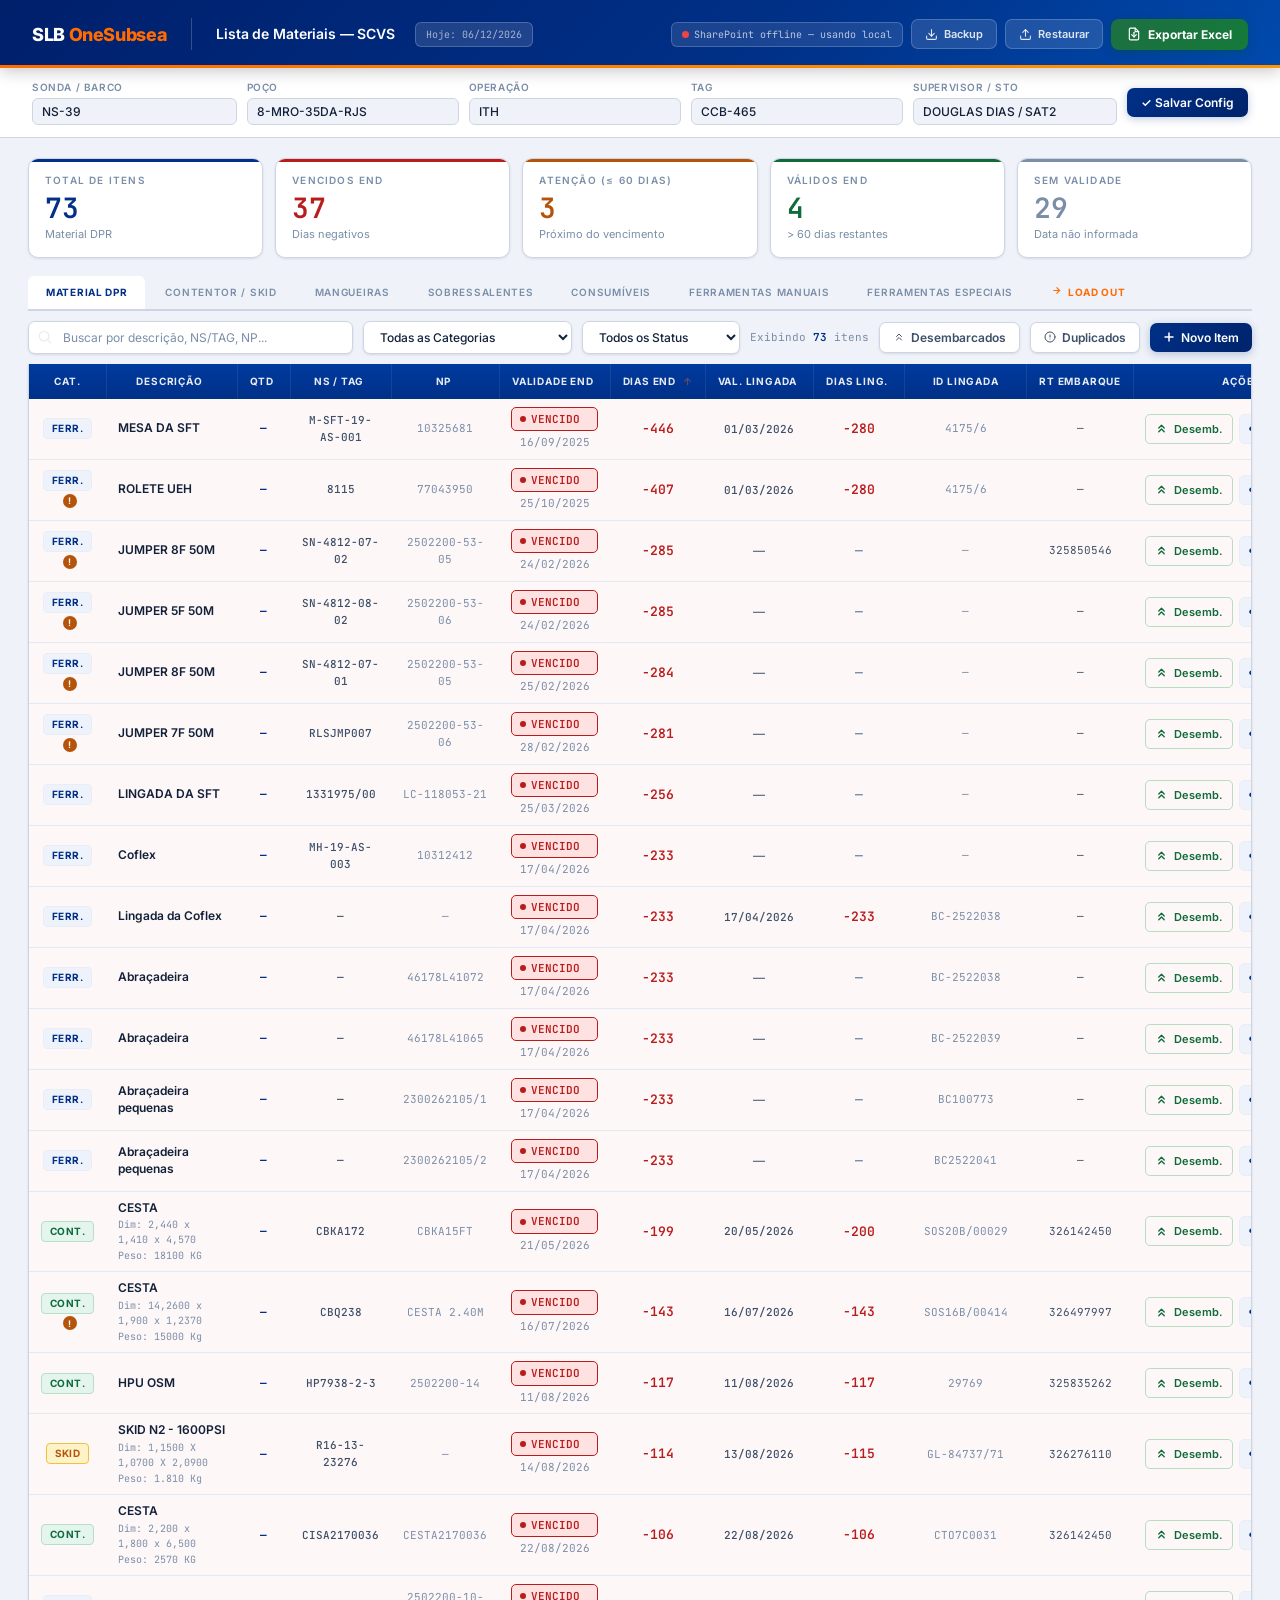
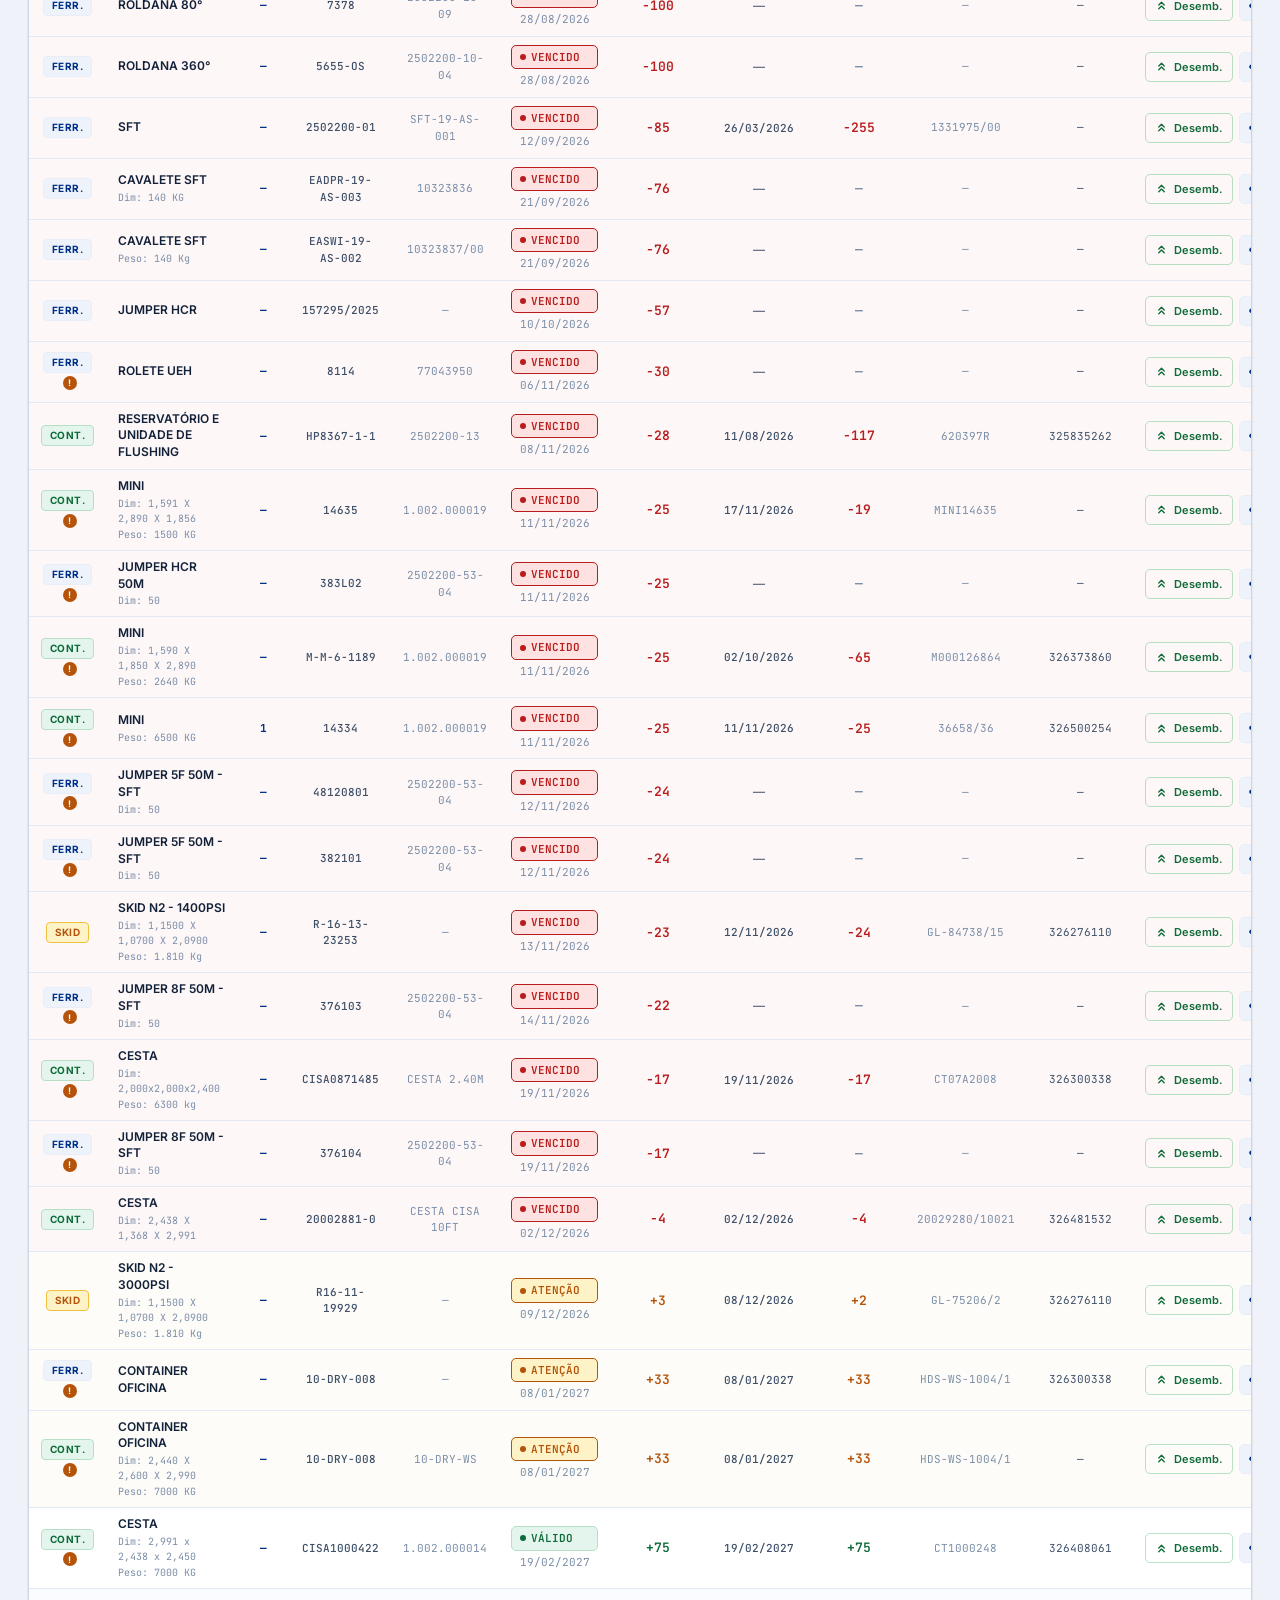
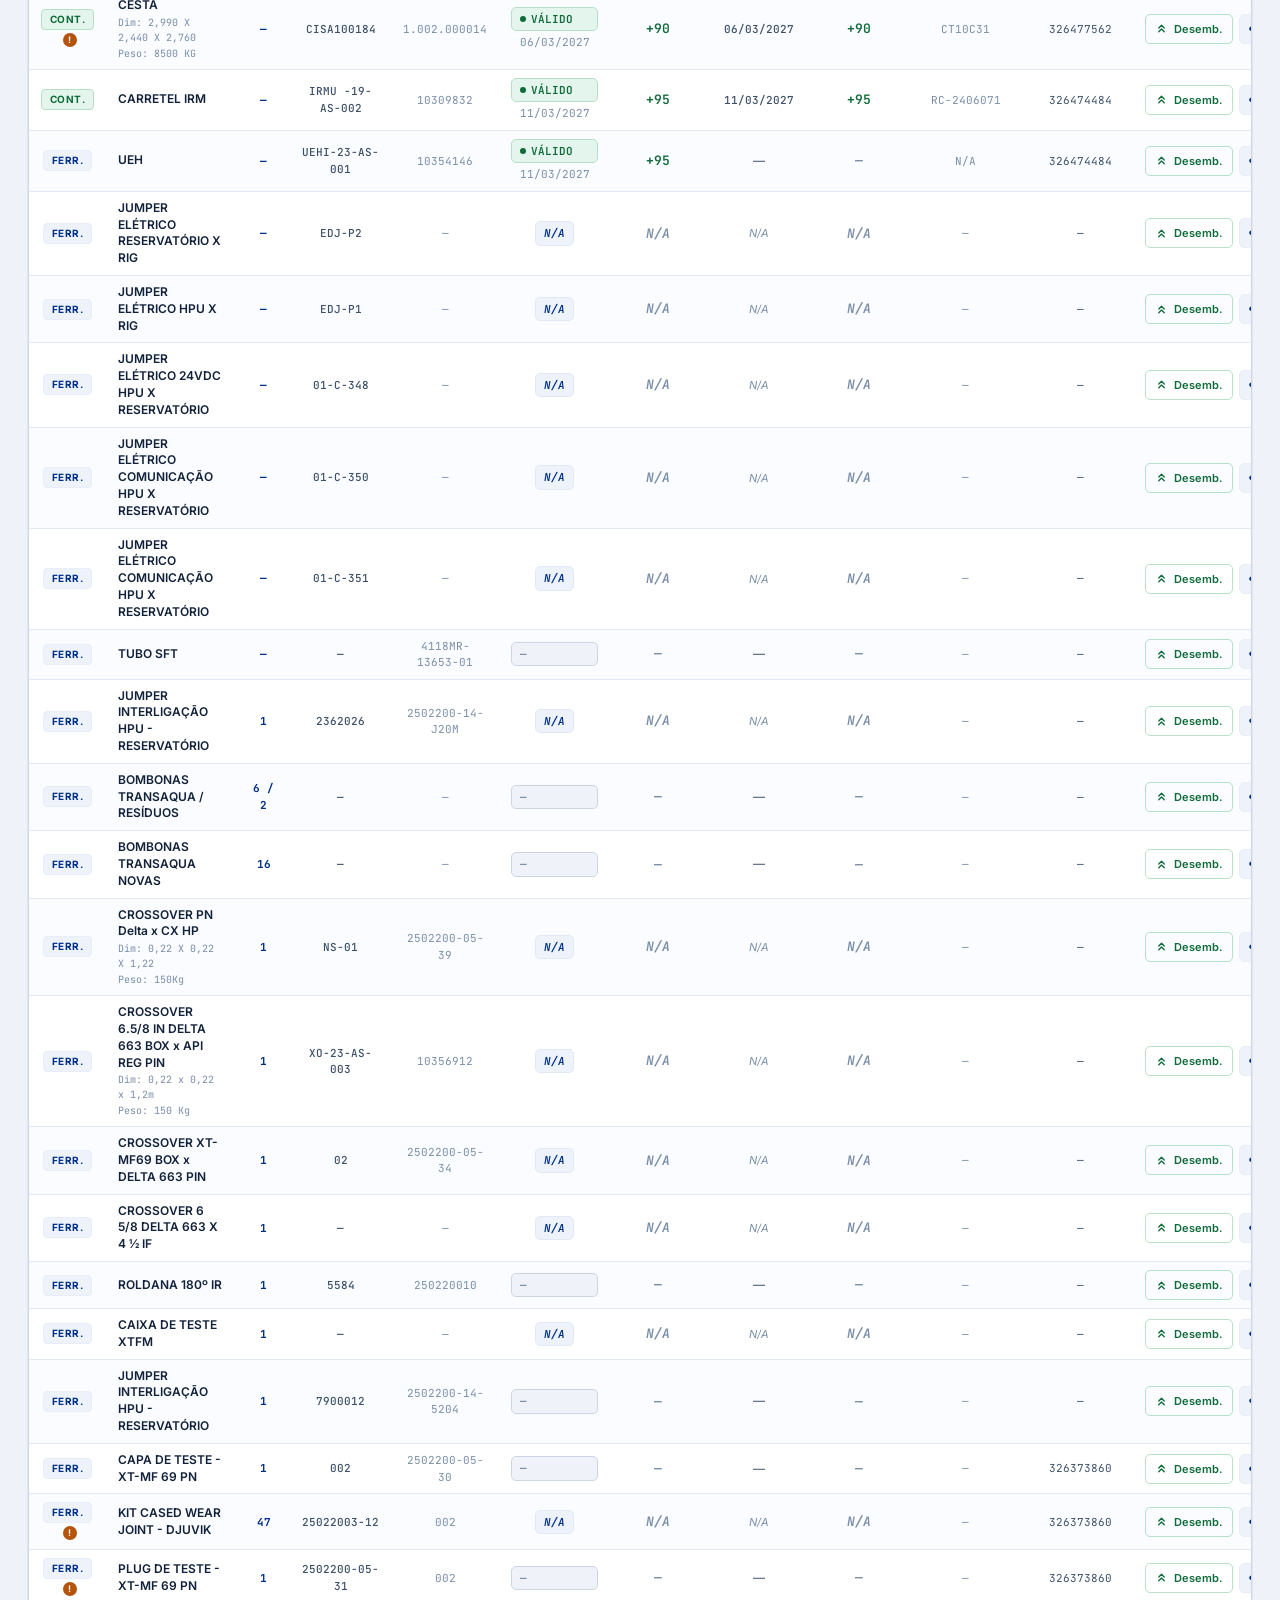
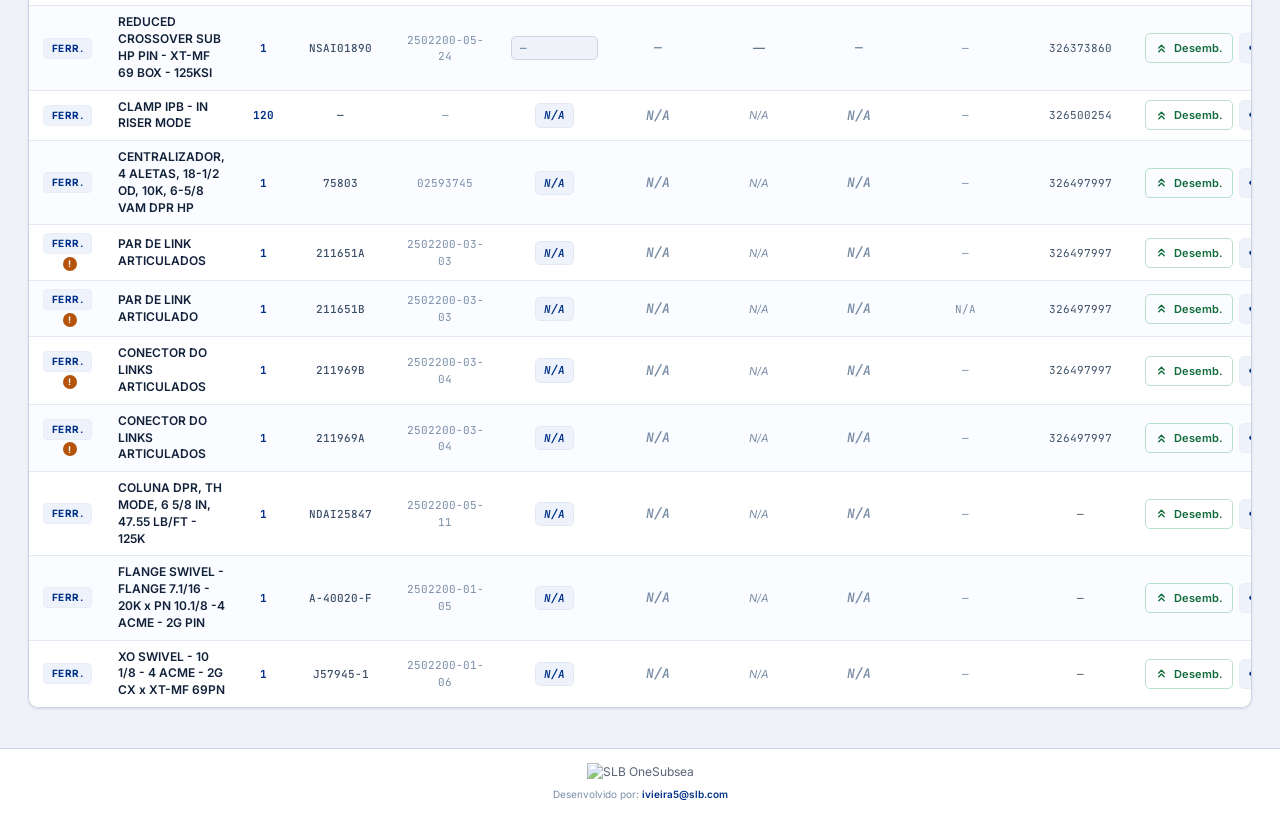
==== commit acb898cf: "update commit" ====
--- a/index.html
+++ b/index.html
@@ -260,6 +260,27 @@
   font-size:var(--fs-sm); border-radius:5px;
 }
 .btn-edit:hover { background:var(--navy3); }
+.btn-des {
+  background:transparent; color:var(--green);
+  border:1px solid rgba(22,163,74,.3); padding:4px 9px;
+  font-size:var(--fs-sm); border-radius:5px; cursor:pointer;
+  min-height:30px; transition:all .15s;
+}
+.btn-des:hover { background:var(--green-bg); border-color:var(--green); }
+.btn-des.ativo {
+  background:var(--green-bg); color:var(--green);
+  border-color:var(--green); font-weight:700;
+}
+/* Linha desembarcada — visual atenuado */
+tr.item-desembarcado td { opacity:.5; }
+tr.item-desembarcado .btn-des.ativo { opacity:1; }
+tr.item-desembarcado td.td-desc span::after {
+  content: ' — DESEMBARCADO';
+  font-size:9px; font-weight:700; color:var(--green);
+  background:var(--green-bg); border-radius:4px;
+  padding:1px 5px; margin-left:6px; letter-spacing:.04em;
+  vertical-align:middle; opacity:1 !important;
+}
 .btn-del {
   background:transparent; color:var(--danger);
   border:1px solid rgba(185,28,28,.25); padding:4px 9px;
@@ -591,11 +612,19 @@
    FOOTER
 ══════════════════════════════════════════════════════════════ */
 footer {
-  text-align:center; padding:14px 20px;
-  font-family:var(--font-mono); font-size:var(--fs-sm);
-  color:var(--text3); border-top:1px solid var(--border);
+  display:flex; flex-direction:column; align-items:center; justify-content:center;
+  gap:6px; padding:14px 32px; border-top:1px solid var(--border);
   margin-top:20px; background:var(--white);
 }
+footer .footer-logo img { height:28px; opacity:.7; }
+footer .footer-dev {
+  font-family:var(--font-ui); font-size:var(--fs-xs);
+  color:var(--text3);
+}
+footer .footer-dev a {
+  color:var(--navy); text-decoration:none; font-weight:600;
+}
+footer .footer-dev a:hover { text-decoration:underline; }
 .today-badge {
   background:rgba(255,255,255,.12); border:1px solid rgba(255,255,255,.2);
   border-radius:6px; padding:4px 10px;
@@ -867,6 +896,10 @@
         <option value="nd">Sem data</option>
       </select>
       <div class="count-badge">Exibindo <span id="countBadge">—</span> itens</div>
+      <button class="btn btn-ghost" onclick="toggleDesembFilter(this)" id="btn-desemb-filter" title="Mostrar apenas itens desembarcados">
+        <svg width="12" height="12" viewBox="0 0 24 24" fill="none" stroke="currentColor" stroke-width="2" stroke-linecap="round" stroke-linejoin="round"><polyline points="17 11 12 6 7 11"/><polyline points="17 18 12 13 7 18"/></svg>
+        Desembarcados
+      </button>
       <button class="btn btn-ghost" onclick="toggleDupFilter(this)" id="btn-dup-filter" title="Mostrar apenas itens com NS/TAG ou NP duplicados">
         <svg width="12" height="12" viewBox="0 0 24 24" fill="none" stroke="currentColor" stroke-width="2" stroke-linecap="round" stroke-linejoin="round"><circle cx="12" cy="12" r="10"/><line x1="12" y1="8" x2="12" y2="12"/><line x1="12" y1="16" x2="12.01" y2="16"/></svg>
         Duplicados
@@ -1160,7 +1193,14 @@
   </div>
 </main>
 
-<footer>LISMAT — MERO IV &nbsp;|&nbsp; NS-39 ITH MRO35DA &nbsp;|&nbsp; DPR 28/03/2026 &nbsp;|&nbsp; SLB One Subsea</footer>
+<footer>
+  <div class="footer-logo">
+    <img src="https://www.onesubsea.slb.com/-/media/onesubseajv/images/logos/jv_mainlogo.svg" alt="SLB OneSubsea">
+  </div>
+  <div class="footer-dev">
+    Desenvolvido por: <a href="mailto:ivieira5@slb.com">ivieira5@slb.com</a>
+  </div>
+</footer>
 
 <script>
 const SEED=[
@@ -2657,7 +2697,7 @@
     const dupNs = items.filter(x=>x.id!==item.id&&(item.ns||'').trim()&&(x.ns||'').trim().toLowerCase()===(item.ns||'').trim().toLowerCase()).length > 0;
     const dupNp = items.filter(x=>x.id!==item.id&&(item.np||'').trim()&&(x.np||'').trim().toLowerCase()===(item.np||'').trim().toLowerCase()).length > 0;
     const dupBadge = (dupNs||dupNp) ? `<span title="NS/TAG ou NP duplicado" style="display:inline-flex;align-items:center;justify-content:center;width:14px;height:14px;border-radius:50%;background:var(--amber);color:#fff;font-size:9px;font-weight:700;margin-left:4px;cursor:help;flex-shrink:0;">!</span>` : '';
-    return`<tr style="${rs}">
+    return`<tr style="${rs}" class="${item.desembarcado?'item-desembarcado':''}">
       <td>${catBadge(item.categoria)}${dupBadge}</td>
       <td class="td-desc"><span>${item.descricao}</span>${item.dimensao?`<small>Dim: ${item.dimensao}</small>`:''}${item.peso?`<small>Peso: ${item.peso}</small>`:''}</td>
       <td class="td-mono" style="font-weight:700;color:var(--navy)">${item.qtd||'<span style="color:var(--text-dim)">—</span>'}</td>
@@ -2669,7 +2709,14 @@
       <td>${lingDias}</td>
       <td class="td-mono">${item.idLingada||'—'}</td>
       <td class="rt-cell">${item.rtEmb||'—'}</td>
-      <td><div class="td-actions"><button class="btn btn-edit" onclick="openModalEdit(${item.id})">✏ Editar</button><button class="btn btn-del" onclick="askDelete(${item.id})">✕</button></div></td>
+      <td><div class="td-actions">
+        <button class="btn btn-des ${item.desembarcado?'ativo':''}" onclick="toggleDesembarcado(${item.id})" title="${item.desembarcado?'Desembarcado — clique para desfazer':'Marcar como desembarcado'}">
+          <svg width="13" height="13" viewBox="0 0 24 24" fill="none" stroke="currentColor" stroke-width="2.5" stroke-linecap="round" stroke-linejoin="round"><polyline points="17 11 12 6 7 11"/><polyline points="17 18 12 13 7 18"/></svg>
+          ${item.desembarcado?'Desemb.':'Desemb.'}
+        </button>
+        <button class="btn btn-edit" onclick="openModalEdit(${item.id})">✏ Editar</button>
+        <button class="btn btn-del" onclick="askDelete(${item.id})">✕</button>
+      </div></td>
     </tr>`;
   }).join('');
 }
@@ -3324,6 +3371,11 @@
     const mst = statusSel ? s===statusSel : (activeFilter==='all' || s===activeFilter);
     return ms && mc && mst;
   });
+  // Filtro de desembarcados
+  if(showOnlyDesemb){
+    filtered = filtered.filter(it => it.desembarcado === true);
+  }
+
   // Filtro de duplicados
   if(showOnlyDups){
     const nsSet = {}, npSet = {};
@@ -3609,6 +3661,16 @@
   saveData(); closeModal(); updateKPIs(); applyFilters();
 }
 
+// ─── Filtro de desembarcados ─────────────────────────────────────────────────
+let showOnlyDesemb = false;
+function toggleDesembFilter(btn){
+  showOnlyDesemb = !showOnlyDesemb;
+  btn.style.background  = showOnlyDesemb ? 'var(--green-bg)' : '';
+  btn.style.color       = showOnlyDesemb ? 'var(--green)'    : '';
+  btn.style.borderColor = showOnlyDesemb ? 'var(--green)'    : '';
+  applyFilters();
+}
+
 // ─── Filtro de duplicados ────────────────────────────────────────────────────
 let showOnlyDups = false;
 function toggleDupFilter(btn){
@@ -3621,6 +3683,17 @@
     const count = filtered.length;
     showToast(count ? `${count} item(s) com duplicidade encontrado(s).` : 'Nenhum duplicado encontrado.', count ? 'warn' : 'info');
   }
+}
+
+// ─── Desembarque ─────────────────────────────────────────────────────────────
+function toggleDesembarcado(id){
+  const idx = items.findIndex(i=>i.id===id);
+  if(idx === -1) return;
+  items[idx].desembarcado = !items[idx].desembarcado;
+  const status = items[idx].desembarcado ? 'Desembarcado' : 'Desmarcado';
+  saveData();
+  applyFilters();
+  showToast(`${items[idx].descricao} — ${status}.`, items[idx].desembarcado?'success':'info');
 }
 
 // ─── Delete ───────────────────────────────────────────────────────────────────
@@ -3699,7 +3772,7 @@
 
   const kpiBlock = `
   <table style="width:100%;border-collapse:collapse;margin-bottom:4px;">
-    ${cabecalho('LISMAT — LISTA DE MATERIAIS MERO IV / NS-39', 5)}
+    ${cabecalho('LISMAT — LISTA DE MATERIAIS', 5)}
     <tr><td colspan="5" style="height:10px;border:none"></td></tr>
     <tr>
       <td style="width:20%;padding:12px;background:#EEF3FB;border:1px solid #c0cce8;text-align:center;">
@@ -3884,7 +3957,7 @@
         <img src="${logoUrl}" width="160" style="filter:brightness(0) invert(1);vertical-align:middle;">
         <span style="color:#fff;font-size:18px;font-weight:700;margin-left:20px;vertical-align:middle;letter-spacing:-.01em;">
           Lista de Materiais — SCVS &nbsp;
-          <span style="font-size:11px;color:rgba(255,255,255,.6);font-weight:400">MERO IV &nbsp;|&nbsp; NS-39 ITH MRO35DA &nbsp;|&nbsp; ${today}</span>
+          <span style="font-size:11px;color:rgba(255,255,255,.6);font-weight:400"> ${today}</span>
         </span>
       </td>
     </tr>
@@ -3917,7 +3990,7 @@
   <table style="width:100%;border-collapse:collapse;">
     <tr>
       <td style="text-align:center;padding:10px;font-size:10px;color:#9ca3af;border-top:1px solid #e5e7eb;">
-        LISMAT — MERO IV &nbsp;|&nbsp; NS-39 ITH MRO35DA &nbsp;|&nbsp; SLB OneSubsea &nbsp;|&nbsp; Gerado em ${today}
+        LISMAT — Gerado em ${today}
       </td>
     </tr>
   </table>
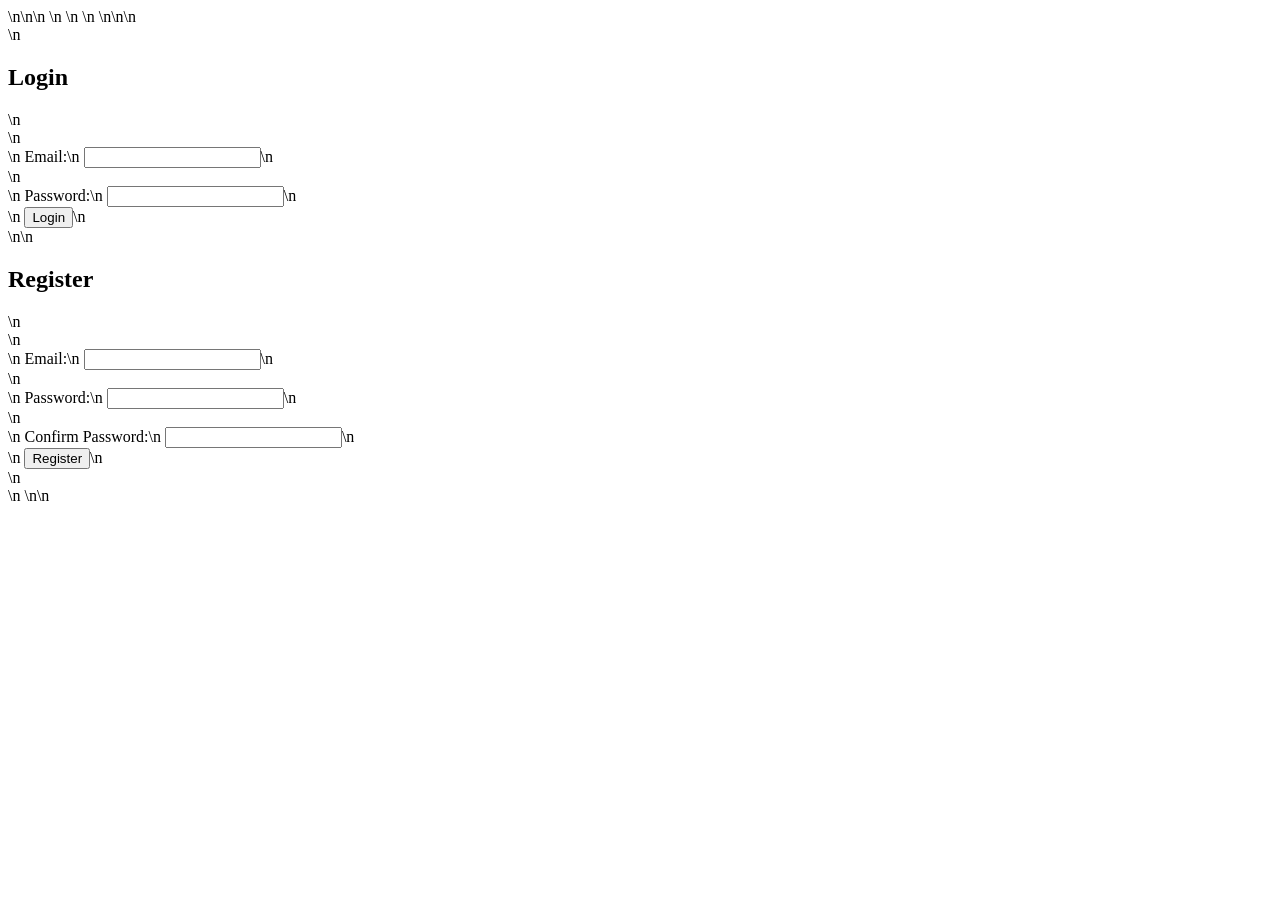
==== commit c89ed586: "Update index.html for redirection to login page" ====
--- a/index.html
+++ b/index.html
@@ -1,4962 +1,14 @@
-<!DOCTYPE html>
-<html lang="pt-BR" xmlns:mso="urn:schemas-microsoft-com:office:office" xmlns:msdt="uuid:C2F41010-65B3-11d1-A29F-00AA00C14882">
+<html>
 <head>
-<meta charset="UTF-8">
-<meta name="viewport" content="width=device-width, initial-scale=1.0">
-<style>
-@import url('https://fonts.googleapis.com/css2?family=Inter:wght@300;400;500;600;700&family=JetBrains+Mono:wght@400;500;600&display=swap');
-
-/* ══════════════════════════════════════════════════════════════
-   DESIGN TOKENS
-══════════════════════════════════════════════════════════════ */
-:root {
-  /* Colors */
-  --navy:       #003087;
-  --navy2:      #00236b;
-  --navy3:      #e8edf7;
-  --orange:     #FF6B00;
-  --bg:         #EFF2F8;
-  --white:      #FFFFFF;
-  --border:     #CDD5E4;
-  --border2:    #E2E8F4;
-  --text:       #12213A;
-  --text2:      #3D5068;
-  --text3:      #7A8EA8;
-  --green:      #0F6B3A;
-  --green-bg:   #E3F5EC;
-  --amber:      #B45309;
-  --amber-bg:   #FEF3C7;
-  --blue-bg:    #EEF3FB;
-  --danger:     #B91C1C;
-  --danger-bg:  #FEE2E2;
-
-  /* Typography — Single source of truth */
-  --font-ui:    'Inter', sans-serif;
-  --font-mono:  'JetBrains Mono', monospace;
-  --fs-xs:      10px;
-  --fs-sm:      11px;
-  --fs-base:    12px;
-  --fs-md:      13px;
-  --fs-lg:      14px;
-
-  /* Shadows */
-  --shadow-sm:  0 1px 3px rgba(0,30,80,.08), 0 1px 2px rgba(0,30,80,.04);
-  --shadow:     0 4px 12px rgba(0,30,80,.10), 0 1px 3px rgba(0,30,80,.06);
-  --shadow-lg:  0 8px 24px rgba(0,30,80,.12), 0 2px 8px rgba(0,30,80,.06);
-
-  --radius:     10px;
-  --transition: all .18s cubic-bezier(.4,0,.2,1);
-}
-
-/* ══════════════════════════════════════════════════════════════
-   RESET
-══════════════════════════════════════════════════════════════ */
-*, *::before, *::after { box-sizing:border-box; margin:0; padding:0; }
-
-body {
-  font-family: var(--font-ui);
-  background:  var(--bg);
-  color:       var(--text);
-  min-height:  100vh;
-  font-size:   var(--fs-base);
-  line-height: 1.5;
-}
-
-/* ══════════════════════════════════════════════════════════════
-   HEADER
-══════════════════════════════════════════════════════════════ */
-.header {
-  background: linear-gradient(135deg, #001f6b 0%, #003087 60%, #004aad 100%);
-  padding: 0 32px;
-  display: flex; align-items: center; justify-content: space-between;
-  height: 68px; position: sticky; top: 0; z-index: 100;
-  box-shadow: 0 2px 16px rgba(0,0,0,.25);
-}
-.header::after {
-  content:''; position:absolute; bottom:0; left:0; right:0; height:3px;
-  background: linear-gradient(90deg, var(--orange) 0%, #ff9500 100%);
-}
-.header-left  { display:flex; align-items:center; gap:20px; }
-.logo-wrap    { display:flex; align-items:center; }
-.logo-wrap img { height:38px; filter:brightness(0) invert(1); transition:opacity .2s; }
-.logo-wrap img:hover { opacity:.85; }
-.header-divider { width:1px; height:32px; background:rgba(255,255,255,.2); margin:0 4px; }
-.header-text { line-height:1.3; }
-.header-text h1 {
-  font-family: var(--font-ui); font-size: var(--fs-lg);
-  font-weight: 600; color: #fff; letter-spacing: -.01em;
-}
-.header-right { display:flex; align-items:center; gap:10px; }
-.header-badge {
-  background: rgba(255,255,255,.12); border: 1px solid rgba(255,255,255,.2);
-  border-radius: 6px; padding: 4px 10px;
-  font-family: var(--font-mono); font-size: var(--fs-xs);
-  color: rgba(255,255,255,.7); letter-spacing: .04em;
-}
-
-/* ══════════════════════════════════════════════════════════════
-   CONFIG PANEL
-══════════════════════════════════════════════════════════════ */
-.config-panel {
-  display:flex; align-items:center; flex-wrap:wrap; gap:10px;
-  padding:12px 32px; background:var(--white);
-  border-bottom:1px solid var(--border); font-family:var(--font-ui);
-}
-.cfg-field { display:flex; flex-direction:column; gap:3px; }
-.cfg-field.wide { flex:1; min-width:160px; }
-.cfg-label {
-  font-family: var(--font-ui); font-size: var(--fs-xs);
-  font-weight: 600; color: var(--text3);
-  text-transform: uppercase; letter-spacing: .06em;
-}
-.cfg-input {
-  font-family: var(--font-ui); font-size: var(--fs-base);
-  font-weight: 500; color: var(--text);
-  border: 1px solid var(--border); border-radius: 6px;
-  padding: 5px 9px; background: var(--bg); outline: none;
-  transition: border-color .15s;
-}
-.cfg-input:focus { border-color: var(--navy); }
-.cfg-sep { width:1px; height:36px; background:var(--border); margin:0 4px; flex-shrink:0; }
-.cfg-validity {
-  display:inline-flex; align-items:center; gap:5px; padding:4px 9px;
-  border:1px solid; font-family: var(--font-mono); font-size: var(--fs-xs);
-  font-weight: 700; white-space:nowrap; border-radius:6px;
-}
-.valid-ok   { color:var(--green);  border-color:var(--green);  background:var(--green-bg); }
-.valid-warn { color:var(--amber);  border-color:var(--amber);  background:var(--amber-bg); }
-.valid-exp  { color:var(--danger); border-color:var(--danger); background:var(--danger-bg); }
-.valid-nd   { color:var(--text3);  border-color:var(--border); background:var(--bg); }
-.cfg-save-btn {
-  background: linear-gradient(135deg, var(--navy) 0%, var(--navy2) 100%);
-  color: #fff; border: none; border-radius: 7px; padding: 7px 14px;
-  font-family: var(--font-ui); font-size: var(--fs-base); font-weight: 600;
-  cursor: pointer; white-space: nowrap;
-  box-shadow: 0 2px 8px rgba(0,48,135,.25); transition: all .15s;
-}
-.cfg-save-btn:hover { opacity:.9; }
-
-/* ══════════════════════════════════════════════════════════════
-   LAYOUT
-══════════════════════════════════════════════════════════════ */
-main { padding: 20px 28px; max-width: 1600px; margin: 0 auto; }
-
-/* ══════════════════════════════════════════════════════════════
-   KPI CARDS
-══════════════════════════════════════════════════════════════ */
-.kpi-row { display:grid; grid-template-columns:repeat(5,1fr); gap:12px; margin-bottom:18px; }
-.kpi {
-  background:var(--white); border:1px solid var(--border);
-  border-radius:var(--radius); padding:14px 16px;
-  position:relative; overflow:hidden; cursor:pointer;
-  transition:all .15s; box-shadow:var(--shadow-sm);
-}
-.kpi:hover  { transform:translateY(-1px); box-shadow:var(--shadow); }
-.kpi.active { border-color:var(--navy); }
-.kpi::before {
-  content:''; position:absolute; top:0; left:0; right:0; height:3px;
-  border-radius:var(--radius) var(--radius) 0 0;
-}
-.kpi.k-total::before   { background:var(--navy);   }
-.kpi.k-expired::before { background:var(--danger);  }
-.kpi.k-warning::before { background:var(--amber);   }
-.kpi.k-ok::before      { background:var(--green);   }
-.kpi.k-no-date::before { background:var(--text3);   }
-.kpi-label {
-  font-family: var(--font-ui); font-size: var(--fs-xs);
-  font-weight: 600; text-transform: uppercase;
-  letter-spacing: 1.2px; color: var(--text3); margin-bottom: 6px;
-}
-.kpi-value {
-  font-family: var(--font-mono); font-size: 28px; font-weight: 600; line-height: 1;
-}
-.kpi.k-total   .kpi-value { color: var(--navy);   }
-.kpi.k-expired .kpi-value { color: var(--danger);  }
-.kpi.k-warning .kpi-value { color: var(--amber);   }
-.kpi.k-ok      .kpi-value { color: var(--green);   }
-.kpi.k-no-date .kpi-value { color: var(--text3);   }
-.kpi-desc { font-family:var(--font-ui); font-size:var(--fs-sm); color:var(--text3); margin-top:4px; }
-
-/* ══════════════════════════════════════════════════════════════
-   TABS
-══════════════════════════════════════════════════════════════ */
-.tabs {
-  display:flex; border-bottom:2px solid var(--border);
-  overflow-x:auto; -webkit-overflow-scrolling:touch; gap:2px;
-}
-.tabs::-webkit-scrollbar { height:3px; }
-.tab {
-  padding: 9px 18px;
-  font-family: var(--font-ui); font-size: var(--fs-xs);
-  font-weight: 600; letter-spacing: .07em;
-  color: var(--text3); cursor: pointer;
-  border-bottom: 2px solid transparent; margin-bottom: -2px;
-  transition: all .15s; text-transform: uppercase;
-  white-space: nowrap; flex-shrink: 0; border-radius: 6px 6px 0 0;
-}
-.tab:hover  { color:var(--navy); background:var(--navy3); }
-.tab.active { color:var(--navy); border-bottom-color:var(--navy); background:var(--white); font-weight:700; }
-.tab-content { display:none; }
-.tab-content.active { display:block; }
-
-/* ══════════════════════════════════════════════════════════════
-   CONTROLS BAR
-══════════════════════════════════════════════════════════════ */
-.controls { display:flex; align-items:center; gap:10px; padding:10px 0; flex-wrap:wrap; }
-.search-wrap { position:relative; flex:1; min-width:200px; }
-.search-wrap svg { position:absolute; left:10px; top:50%; transform:translateY(-50%); opacity:.4; }
-.count-badge { font-family:var(--font-mono); font-size:var(--fs-sm); color:var(--text3); white-space:nowrap; }
-.count-badge span { color:var(--navy); font-weight:600; }
-
-/* ══════════════════════════════════════════════════════════════
-   INPUTS & SELECTS (globais)
-══════════════════════════════════════════════════════════════ */
-input[type="text"], input[type="date"], input[type="file"] {
-  font-family: var(--font-ui); font-size: var(--fs-base);
-  color: var(--text);
-}
-input[type="text"] {
-  width:100%; background:var(--white); border:1px solid var(--border);
-  border-radius:7px; padding:8px 12px 8px 34px; outline:none;
-  transition:border-color .15s; box-shadow:var(--shadow-sm);
-}
-input[type="text"]:focus { border-color:var(--navy); box-shadow:0 0 0 3px rgba(0,48,135,.08); }
-input[type="text"]::placeholder { color:var(--text3); }
-input[type="date"]:focus, .form-select:focus, .form-input:focus { border-color:var(--navy); }
-select {
-  font-family: var(--font-ui); font-size: var(--fs-base); font-weight:500;
-  background:var(--white); border:1px solid var(--border); border-radius:7px;
-  color:var(--text); padding:7px 12px; outline:none; cursor:pointer;
-  transition:border-color .15s; box-shadow:var(--shadow-sm);
-}
-select:focus { border-color:var(--navy); }
-
-/* ══════════════════════════════════════════════════════════════
-   BUTTONS
-══════════════════════════════════════════════════════════════ */
-.btn {
-  display: inline-flex; align-items: center; gap: 6px;
-  padding: 7px 13px; border-radius: 7px;
-  font-family: var(--font-ui); font-size: var(--fs-base);
-  font-weight: 600; cursor: pointer; border: none;
-  transition: all .15s; white-space: nowrap;
-}
-.btn svg { flex-shrink:0; }
-.btn-primary {
-  background: linear-gradient(135deg, var(--navy) 0%, var(--navy2) 100%);
-  color: #fff; box-shadow: 0 2px 8px rgba(0,48,135,.25);
-}
-.btn-primary:hover { opacity:.9; transform:translateY(-1px); }
-.btn-ghost {
-  background:var(--white); color:var(--text2);
-  border:1px solid var(--border); box-shadow:var(--shadow-sm);
-}
-.btn-ghost:hover { border-color:var(--border2); color:var(--text); }
-.btn-danger  { background:transparent; color:var(--danger); border:1px solid var(--danger); }
-.btn-danger:hover { background:var(--danger-bg); }
-.btn-edit {
-  background:var(--blue-bg); color:var(--navy);
-  border:1px solid var(--navy3); padding:4px 9px;
-  font-size:var(--fs-sm); border-radius:5px;
-}
-.btn-edit:hover { background:var(--navy3); }
-.btn-des {
-  background:transparent; color:var(--green);
-  border:1px solid rgba(22,163,74,.3); padding:4px 9px;
-  font-size:var(--fs-sm); border-radius:5px; cursor:pointer;
-  min-height:30px; transition:all .15s;
-}
-.btn-des:hover { background:var(--green-bg); border-color:var(--green); }
-.btn-des.ativo {
-  background:var(--green-bg); color:var(--green);
-  border-color:var(--green); font-weight:700;
-}
-/* Linha desembarcada — visual atenuado */
-tr.item-desembarcado td { opacity:.5; }
-tr.item-desembarcado .btn-des.ativo { opacity:1; }
-tr.item-desembarcado td.td-desc span::after {
-  content: ' — DESEMBARCADO';
-  font-size:9px; font-weight:700; color:var(--green);
-  background:var(--green-bg); border-radius:4px;
-  padding:1px 5px; margin-left:6px; letter-spacing:.04em;
-  vertical-align:middle; opacity:1 !important;
-}
-.btn-del {
-  background:transparent; color:var(--danger);
-  border:1px solid rgba(185,28,28,.25); padding:4px 9px;
-  font-size:var(--fs-sm); border-radius:5px;
-}
-.btn-del:hover { background:var(--danger-bg); }
-
-/* ══════════════════════════════════════════════════════════════
-   TABLE
-══════════════════════════════════════════════════════════════ */
-.table-wrap {
-  background:var(--white); border:1px solid var(--border);
-  border-radius:0 0 var(--radius) var(--radius);
-  overflow-x:auto; border-top:none; box-shadow:var(--shadow-sm);
-}
-.table-wrap::-webkit-scrollbar { height:6px; }
-.table-wrap::-webkit-scrollbar-thumb { background:var(--border); border-radius:3px; }
-table { width:100%; border-collapse:collapse; }
-
-/* thead */
-thead th {
-  background: linear-gradient(180deg, #003a9e 0%, var(--navy) 100%);
-  color: rgba(255,255,255,.9);
-  font-family: var(--font-ui); font-size: var(--fs-xs);
-  font-weight: 700; text-transform: uppercase; letter-spacing: .08em;
-  padding: 10px 12px; text-align: center;
-  white-space: nowrap; cursor: pointer; user-select: none;
-  border-right: 1px solid rgba(255,255,255,.08);
-}
-thead th:last-child  { border-right: none; }
-thead th.no-sort     { cursor: default; }
-thead th .sort-icon  { opacity:.4; margin-left:4px; }
-thead th.sort-asc  .sort-icon::after { content:' ↑'; color:var(--orange); opacity:1; }
-thead th.sort-desc .sort-icon::after { content:' ↓'; color:var(--orange); opacity:1; }
-
-/* tbody */
-tbody tr { border-bottom:1px solid var(--border2); transition:background .1s; }
-tbody tr:last-child { border-bottom:none; }
-tbody tr:nth-child(even) { background:#fafcff; }
-tbody tr:hover { background:var(--blue-bg); }
-
-/* td base — TUDO centrado por padrão */
-tbody td {
-  padding: 8px 12px;
-  vertical-align: middle;
-  text-align: center;
-  font-family: var(--font-ui);
-  font-size: var(--fs-base);
-  color: var(--text2);
-}
-
-/* Células de descrição — alinhamento esquerdo */
-.td-desc {
-  text-align: left !important;
-  max-width: 280px;
-}
-.td-desc span {
-  display: block; font-family: var(--font-ui);
-  font-size: var(--fs-base); font-weight: 600;
-  color: var(--text); line-height: 1.4;
-}
-.td-desc small {
-  display: block; font-family: var(--font-mono);
-  font-size: var(--fs-xs); color: var(--text3); margin-top:1px;
-}
-
-/* Células de código / mono */
-.td-mono {
-  font-family: var(--font-mono); font-size: var(--fs-sm);
-  color: var(--text3); text-align: center;
-}
-.td-mono.bright { color: var(--text2); font-weight: 500; }
-
-/* Outros utilitários de célula */
-.td-actions { white-space:nowrap; display:flex; gap:6px; justify-content:center; }
-.rt-cell { font-family:var(--font-mono); font-size:var(--fs-sm); color:var(--text2); text-align:center; }
-.empty-row td { text-align:center; padding:40px; color:var(--text3); font-size:var(--fs-md); }
-
-/* Badges de categoria */
-.cat-badge {
-  display: inline-block; font-family: var(--font-ui);
-  font-size: var(--fs-xs); font-weight: 700;
-  padding: 2px 8px; letter-spacing: .04em; text-transform: uppercase;
-  white-space: nowrap; border-radius: 4px;
-}
-.cat-ferr { background:var(--blue-bg);  color:var(--navy);  border:1px solid var(--navy3);  }
-.cat-cont { background:var(--green-bg); color:var(--green); border:1px solid #b7dfc5; }
-.cat-skid { background:var(--amber-bg); color:var(--amber); border:1px solid #f0c040; }
-
-/* Status pills */
-.status-pill {
-  display: inline-flex; align-items: center; gap: 5px;
-  font-family: var(--font-mono); font-size: var(--fs-sm);
-  font-weight: 600; padding: 3px 8px; white-space: nowrap; border-radius: 5px;
-}
-.status-expired { background:var(--danger-bg);  color:var(--danger); border:1px solid var(--danger); }
-.status-warning { background:var(--amber-bg);   color:var(--amber);  border:1px solid var(--amber);  }
-.status-ok      { background:var(--green-bg);   color:var(--green);  border:1px solid #b7dfc5;       }
-.status-nd      { background:var(--bg);         color:var(--text3);  border:1px solid var(--border); }
-.status-na      { background:var(--blue-bg);    color:var(--navy);   border:1px solid var(--border2); font-style:italic; }
-
-/* Dots */
-.dot { width:6px; height:6px; border-radius:50%; display:inline-block; }
-.dot-red    { background:var(--danger); }
-.dot-yellow { background:var(--amber);  }
-.dot-green  { background:var(--green);  }
-
-/* Dias value */
-.dias-value { font-family:var(--font-mono); font-weight:600; font-size:var(--fs-md); }
-.dias-expired { color:var(--danger); }
-.dias-warning { color:var(--amber);  }
-.dias-ok      { color:var(--green);  }
-.dias-nd      { color:var(--text3);  }
-.dias-preview { font-family:var(--font-mono); font-size:var(--fs-base); margin-top:3px; min-height:16px; }
-
-/* ══════════════════════════════════════════════════════════════
-   MODAL
-══════════════════════════════════════════════════════════════ */
-.modal-overlay {
-  position:fixed; inset:0; background:rgba(0,30,80,.35);
-  z-index:200; display:flex; align-items:center; justify-content:center;
-  opacity:0; pointer-events:none; transition:opacity .2s;
-  backdrop-filter:blur(4px);
-}
-.modal-overlay.open { opacity:1; pointer-events:all; }
-.modal {
-  background:var(--white); border:1px solid var(--border);
-  border-radius:var(--radius); width:100%; max-width:680px;
-  max-height:92vh; overflow-y:auto;
-  transform:translateY(14px); transition:transform .2s; box-shadow:var(--shadow);
-}
-.modal-overlay.open .modal { transform:translateY(0); }
-.modal-header {
-  display:flex; align-items:center; justify-content:space-between;
-  padding:16px 20px; border-bottom:1px solid var(--border);
-  position:sticky; top:0; background:var(--white); z-index:1;
-}
-.modal-title {
-  font-family: var(--font-ui); font-size: var(--fs-lg);
-  font-weight: 700; color: var(--text);
-  display:flex; align-items:center; gap:10px;
-}
-.modal-tag {
-  font-family: var(--font-mono); font-size: var(--fs-xs);
-  font-weight: 700; padding: 3px 8px; letter-spacing: .5px;
-  border-radius: 4px; background: var(--blue-bg); color: var(--navy);
-}
-.modal-close {
-  background:none; border:none; color:var(--text3);
-  cursor:pointer; font-size:22px; line-height:1;
-  padding:2px 6px; transition:color .15s; border-radius:4px;
-}
-.modal-close:hover { color:var(--text); background:var(--bg); }
-.modal-body   { padding:20px; }
-.modal-footer {
-  padding:14px 20px; border-top:1px solid var(--border);
-  display:flex; justify-content:flex-end; gap:10px;
-  position:sticky; bottom:0; background:var(--white);
-}
-
-/* ══════════════════════════════════════════════════════════════
-   FORM
-══════════════════════════════════════════════════════════════ */
-.form-grid  { display:grid; grid-template-columns:1fr 1fr; gap:14px; }
-.form-group { display:flex; flex-direction:column; gap:6px; }
-.form-group.full { grid-column:1/-1; }
-.form-label {
-  font-family: var(--font-ui); font-size: var(--fs-xs);
-  font-weight: 700; text-transform: uppercase;
-  letter-spacing: 1px; color: var(--text3);
-}
-.form-label .req { color:var(--orange); }
-.form-input {
-  font-family: var(--font-ui); font-size: var(--fs-md);
-  background:var(--bg); border:1px solid var(--border);
-  border-radius:6px; color:var(--text); padding:8px 10px;
-  outline:none; transition:border-color .15s; width:100%;
-}
-.form-input:focus { border-color:var(--navy); box-shadow:0 0 0 3px rgba(0,48,135,.08); }
-.form-input[type="date"] { color-scheme:light; }
-.form-input[readonly]    { opacity:.55; cursor:not-allowed; }
-.form-select {
-  font-family: var(--font-ui); font-size: var(--fs-md);
-  background:var(--bg); border:1px solid var(--border);
-  border-radius:6px; color:var(--text); padding:8px 10px;
-  outline:none; cursor:pointer; width:100%;
-}
-.form-divider { grid-column:1/-1; border:none; border-top:1px solid var(--border); margin:4px 0; }
-.form-section {
-  grid-column:1/-1;
-  font-family: var(--font-ui); font-size: var(--fs-xs);
-  font-weight: 700; text-transform: uppercase;
-  letter-spacing: 1.5px; color: var(--navy); padding-top:4px;
-}
-
-/* ══════════════════════════════════════════════════════════════
-   CHECKBOX SEM VALIDADE
-══════════════════════════════════════════════════════════════ */
-.chk-na-wrap {
-  grid-column:1/-1; display:flex; align-items:center; gap:10px;
-  padding:8px 12px; border-radius:7px; background:#f8f9ff;
-  border:1px solid var(--border2); cursor:pointer; transition:background .15s;
-}
-.chk-na-wrap:hover { background:var(--navy3); }
-.chk-na-wrap input[type=checkbox] { width:16px; height:16px; accent-color:var(--navy); cursor:pointer; flex-shrink:0; }
-.chk-na-wrap span  { font-family:var(--font-ui); font-size:var(--fs-base); font-weight:600; color:var(--text2); user-select:none; }
-.chk-na-wrap small { font-family:var(--font-ui); font-size:var(--fs-sm);   color:var(--text3); margin-left:4px; }
-.field-na-disabled { opacity:.4; pointer-events:none; }
-
-/* ══════════════════════════════════════════════════════════════
-   CONTENTOR SUBITENS
-══════════════════════════════════════════════════════════════ */
-.cont-expand-btn {
-  background:var(--blue-bg); color:var(--navy);
-  border:1px solid var(--border2); padding:3px 9px;
-  font-family:var(--font-ui); font-size:var(--fs-sm);
-  font-weight:600; border-radius:5px; cursor:pointer;
-  transition:all .15s; display:inline-flex; align-items:center; gap:4px;
-}
-.cont-expand-btn:hover   { background:var(--navy3); }
-.cont-expand-btn.expanded { background:var(--navy); color:#fff; }
-.cont-subrow { background:#f4f7ff; border-bottom:2px solid var(--border); }
-.cont-subrow td { padding:12px 20px 16px !important; }
-.cont-subitens-wrap   { border:1px solid var(--border2); border-radius:8px; overflow:hidden; }
-.cont-subitens-header {
-  display:flex; align-items:center; justify-content:space-between;
-  padding:8px 14px;
-  background:linear-gradient(90deg,var(--navy3),var(--white));
-  border-bottom:1px solid var(--border2);
-}
-.cont-subitens-header span { font-family:var(--font-ui); font-size:var(--fs-sm); font-weight:700; color:var(--navy); text-transform:uppercase; letter-spacing:.06em; }
-.cont-subitens-table { width:100%; border-collapse:collapse; }
-.cont-subitens-table thead th {
-  background:linear-gradient(180deg,#2a5cbe,var(--navy));
-  color:rgba(255,255,255,.9);
-  font-family:var(--font-ui); font-size:var(--fs-xs);
-  font-weight:700; text-transform:uppercase; letter-spacing:.07em;
-  padding:8px 12px; text-align:center;
-  border-right:1px solid rgba(255,255,255,.08);
-}
-.cont-subitens-table thead th:last-child { border-right:none; }
-.cont-subitens-table tbody tr { border-bottom:1px solid var(--border2); }
-.cont-subitens-table tbody tr:last-child { border-bottom:none; }
-.cont-subitens-table tbody tr:hover { background:var(--blue-bg); }
-.cont-subitens-table tbody td { padding:6px 12px; vertical-align:middle; text-align:center; font-family:var(--font-ui); font-size:var(--fs-base); }
-.cont-empty-sub { text-align:center; padding:16px; color:var(--text3); font-family:var(--font-ui); font-size:var(--fs-base); }
-
-/* ══════════════════════════════════════════════════════════════
-   DRAG-DROP MODAL
-══════════════════════════════════════════════════════════════ */
-.dd-modal-wide .modal { max-width:860px; }
-.dd-cols { display:grid; grid-template-columns:1fr 1fr; gap:0; height:420px; border:1px solid var(--border); border-radius:8px; overflow:hidden; }
-.dd-col  { display:flex; flex-direction:column; min-height:0; }
-.dd-col-left { border-right:2px solid var(--border); }
-.dd-col-header {
-  padding:10px 14px 8px;
-  background:linear-gradient(90deg,var(--navy3),var(--white));
-  border-bottom:1px solid var(--border2); flex-shrink:0;
-}
-.dd-col-header span { font-family:var(--font-ui); font-size:var(--fs-sm); font-weight:700; color:var(--navy); text-transform:uppercase; letter-spacing:.07em; }
-.dd-col-header .dd-count { font-family:var(--font-mono); font-size:var(--fs-xs); background:var(--navy); color:#fff; padding:1px 7px; border-radius:10px; margin-left:6px; }
-.dd-search { padding:6px 10px; border-bottom:1px solid var(--border2); flex-shrink:0; }
-.dd-search input { width:100%; border:1px solid var(--border); border-radius:6px; padding:5px 8px 5px 28px; font-family:var(--font-ui); font-size:var(--fs-sm); outline:none; }
-.dd-search input:focus { border-color:var(--navy); }
-.dd-search-wrap { position:relative; }
-.dd-search-wrap svg { position:absolute; left:8px; top:50%; transform:translateY(-50%); opacity:.4; pointer-events:none; }
-.dd-list { flex:1; overflow-y:auto; padding:6px; }
-.dd-list::-webkit-scrollbar { width:4px; }
-.dd-list::-webkit-scrollbar-thumb { background:var(--border); border-radius:2px; }
-.dd-item {
-  display:flex; align-items:center; gap:8px;
-  padding:7px 10px; border:1px solid var(--border2);
-  border-radius:6px; margin-bottom:4px; cursor:grab;
-  background:var(--white); transition:all .15s;
-  user-select:none;
-}
-.dd-item:hover    { border-color:var(--navy); background:var(--navy3); box-shadow:0 1px 4px rgba(0,48,135,.1); }
-.dd-item.dragging { opacity:.4; border-style:dashed; }
-.dd-item.drag-over { border-color:var(--orange); background:#fff8f0; }
-.dd-col-right .dd-item .dd-remove { margin-left:auto; color:var(--danger); font-size:14px; cursor:pointer; opacity:.6; flex-shrink:0; line-height:1; padding:0 2px; }
-.dd-col-right .dd-item .dd-remove:hover { opacity:1; }
-.dd-item-icon { width:22px; height:22px; border-radius:4px; display:flex; align-items:center; justify-content:center; font-family:var(--font-ui); font-size:var(--fs-xs); font-weight:700; flex-shrink:0; }
-.dd-icon-ferr { background:var(--blue-bg);  color:var(--navy);  }
-.dd-icon-cont { background:var(--green-bg); color:var(--green); }
-.dd-icon-skid { background:var(--amber-bg); color:var(--amber); }
-.dd-item-info { flex:1; min-width:0; }
-.dd-item-desc { font-family:var(--font-ui); font-size:var(--fs-base); font-weight:600; color:var(--text); white-space:nowrap; overflow:hidden; text-overflow:ellipsis; }
-.dd-item-sub  { font-family:var(--font-mono); font-size:var(--fs-xs); color:var(--text3); white-space:nowrap; overflow:hidden; text-overflow:ellipsis; }
-.dd-drop-zone { border:2px dashed var(--border); border-radius:6px; padding:20px; text-align:center; font-family:var(--font-ui); font-size:var(--fs-base); color:var(--text3); margin:4px; }
-.dd-drop-zone.active { border-color:var(--navy); background:var(--navy3); color:var(--navy); }
-.dd-hint { text-align:center; padding:8px; font-family:var(--font-ui); font-size:var(--fs-sm); color:var(--text3); font-style:italic; }
-
-/* ══════════════════════════════════════════════════════════════
-   TOAST & CONFIRM
-══════════════════════════════════════════════════════════════ */
-.toast {
-  position:fixed; bottom:24px; right:24px; z-index:400;
-  padding:11px 18px 11px 14px;
-  font-family:var(--font-ui); font-size:var(--fs-base); font-weight:600;
-  opacity:0; transform:translateY(8px); transition:all .25s;
-  pointer-events:none; border-left:4px solid;
-  border-radius:8px; box-shadow:0 4px 16px rgba(0,0,0,.15);
-}
-.toast.show    { opacity:1; transform:translateY(0); }
-.toast-success { background:var(--green-bg); color:var(--green); border-color:var(--green); }
-.toast-error   { background:var(--danger-bg); color:var(--danger); border-color:var(--danger); }
-.toast-info    { background:var(--white); color:var(--navy); border-color:var(--navy); }
-.toast-warn    { background:var(--amber-bg); color:var(--amber); border-color:var(--amber); }
-
-/* Aviso de duplicidade no formulário */
-.dup-alert {
-  grid-column: 1/-1;
-  display: flex; align-items: flex-start; gap:10px;
-  padding: 10px 14px; border-radius: 7px;
-  background: #fffbeb; border: 1px solid var(--amber);
-  font-family: var(--font-ui); font-size: var(--fs-sm);
-  color: #92400e; animation: fadeIn .2s ease;
-}
-.dup-alert svg { flex-shrink:0; margin-top:1px; }
-.dup-alert b   { font-weight:700; display:block; margin-bottom:3px; color:var(--amber); }
-.dup-alert ul  { margin:4px 0 0 14px; line-height:1.7; }
-@keyframes fadeIn { from{opacity:0;transform:translateY(-4px)} to{opacity:1;transform:translateY(0)} }
-.confirm-modal { max-width:460px; }
-.confirm-body  { padding:24px; line-height:1.8; font-family:var(--font-ui); color:var(--text); font-size:var(--fs-md); }
-.confirm-body strong { display:block; margin-top:6px; color:var(--text); font-family:var(--font-mono); font-size:var(--fs-base); }
-.confirm-warn  { margin-top:14px; color:var(--amber); font-family:var(--font-ui); font-size:var(--fs-base); font-weight:600; }
-
-/* ══════════════════════════════════════════════════════════════
-   FOOTER
-══════════════════════════════════════════════════════════════ */
-footer {
-  display:flex; flex-direction:column; align-items:center; justify-content:center;
-  gap:6px; padding:14px 32px; border-top:1px solid var(--border);
-  margin-top:20px; background:var(--white);
-}
-footer .footer-logo img { height:28px; opacity:.7; }
-footer .footer-dev {
-  font-family:var(--font-ui); font-size:var(--fs-xs);
-  color:var(--text3);
-}
-footer .footer-dev a {
-  color:var(--navy); text-decoration:none; font-weight:600;
-}
-footer .footer-dev a:hover { text-decoration:underline; }
-.today-badge {
-  background:rgba(255,255,255,.12); border:1px solid rgba(255,255,255,.2);
-  border-radius:6px; padding:4px 10px;
-  font-family:var(--font-mono); font-size:var(--fs-xs);
-  color:rgba(255,255,255,.7);
-}
-.header-right .btn-ghost {
-  background:rgba(255,255,255,.1); border:1px solid rgba(255,255,255,.2);
-  color:rgba(255,255,255,.85); border-radius:7px;
-}
-.header-right .btn-ghost:hover { background:rgba(255,255,255,.2); color:#fff; }
-
-@media(max-width:900px){
-  .kpi-row { grid-template-columns:repeat(3,1fr); }
-  main { padding:12px 16px; }
-  .form-grid { grid-template-columns:1fr; }
-  .form-group.full,.form-divider,.form-section { grid-column:1; }
-}
-
-/* ── Load Out — integrado no estilo DPR ── */
-.lo-group-row { background: var(--navy3) !important; }
-.lo-group-header {
-  display:flex; align-items:center; justify-content:space-between;
-  padding:10px 16px; gap:12px; flex-wrap:wrap;
-  border-left:4px solid var(--navy);
-}
-.lo-group-left  { display:flex; align-items:center; gap:10px; flex:1; min-width:0; }
-.lo-group-right { display:flex; align-items:center; gap:14px; flex-wrap:wrap; flex-shrink:0; }
-.lo-group-num {
-  font-family:var(--font-mono); font-size:13px; font-weight:800;
-  color:var(--navy); background:var(--white);
-  border:1.5px solid var(--navy3); border-radius:6px;
-  padding:2px 8px; flex-shrink:0;
-}
-.lo-group-title { font-family:var(--font-ui); font-size:13px; font-weight:700; color:var(--navy); display:block; }
-.lo-group-sub   { font-family:var(--font-mono); font-size:10px; color:var(--text3); display:block; margin-top:1px; }
-.lo-info-block  { display:flex; flex-direction:column; gap:2px; }
-.lo-info-lbl    { font-size:9px; font-weight:700; text-transform:uppercase; letter-spacing:.07em; color:var(--text3); }
-.lo-item-row:hover { background:var(--blue-bg) !important; }
-.lo-separator td { height:8px; background:var(--bg) !important; border:none !important; padding:0; }
-/* ── Load Out — seleção de desembarque ── */
-.lo-cb-cont { width:16px; height:16px; cursor:pointer; accent-color:var(--orange); }
-.lo-group-row.selecionado .lo-group-header { border-left:4px solid var(--orange); background:rgba(255,107,0,0.06); }
-.lo-group-row.selecionado .lo-group-title  { color:var(--orange); }
-.lo-group-row.selecionado .lo-group-num    { border-color:var(--orange); color:var(--orange); }
-.lo-item-row.selecionado { background:rgba(255,107,0,0.04) !important; }
-.lo-cb-all { width:15px; height:15px; cursor:pointer; accent-color:var(--navy); }
-.lo-sel-bar {
-  display:none; align-items:center; gap:12px;
-  padding:8px 16px; background:linear-gradient(90deg,#fff8f0,var(--white));
-  border:1px solid var(--orange); border-radius:8px;
-  font-family:var(--font-ui); font-size:12px; color:var(--text2);
-  margin-bottom:4px; flex-wrap:wrap;
-}
-.lo-sel-bar.visible { display:flex; }
-.lo-sel-count { font-weight:700; color:var(--orange); font-size:13px; }
-.lo-sel-actions { display:flex; gap:6px; margin-left:auto; }
-.lo-sel-btn {
-  padding:5px 12px; border-radius:6px; font-family:var(--font-ui);
-  font-size:11px; font-weight:600; cursor:pointer; border:none;
-  display:flex; align-items:center; gap:5px;
-}
-.lo-sel-btn.email { background:var(--navy); color:#fff; }
-.lo-sel-btn.excel { background:var(--green-bg); color:var(--green); border:1px solid var(--green); }
-.lo-sel-btn.copy  { background:var(--bg); color:var(--text2); border:1px solid var(--border); }
-.lo-sel-btn.clear { background:transparent; color:var(--text3); border:1px solid var(--border2); }
-
-</style>
-
-<!--[if gte mso 9]><xml>
-<mso:CustomDocumentProperties>
-<mso:MediaServiceImageTags msdt:dt="string"></mso:MediaServiceImageTags>
-<mso:lcf76f155ced4ddcb4097134ff3c332f msdt:dt="string"></mso:lcf76f155ced4ddcb4097134ff3c332f>
-<mso:TaxCatchAll msdt:dt="string"></mso:TaxCatchAll>
-</mso:CustomDocumentProperties>
-</xml><![endif]-->
-<title></title></head>
+    <title>Redirecting...</title>
+    <script type="text/javascript">
+        // Redirect to login page after the page has loaded
+        window.onload = function() {
+            window.location.href = 'login.html';
+        };
+    </script>
+</head>
 <body>
-
-<div class="toast" id="toast"></div>
-
-<!-- FORM MODAL -->
-<div class="modal-overlay" id="formModal">
-  <div class="modal">
-    <div class="modal-header">
-      <div class="modal-title">
-        <span class="modal-tag" id="modalTag">NOVO</span>
-        <span id="modalTitleText">Inserir Item</span>
-      </div>
-      <button class="modal-close" onclick="closeModal()">&times;</button>
-    </div>
-    <div class="modal-body" id="modalBody"></div>
-    <div class="modal-footer">
-      <button class="btn btn-ghost" onclick="closeModal()">Cancelar</button>
-      <button class="btn btn-primary" id="saveBtn">
-        <svg width="12" height="12" viewBox="0 0 16 16" fill="currentColor"><path d="M13.5 3.5L6 11 2.5 7.5 1 9l5 5 9-9z"/></svg>
-        <span id="saveBtnText">Salvar Item</span>
-      </button>
-    </div>
-  </div>
-</div>
-
-<!-- CONFIRM DELETE MODAL -->
-<div class="modal-overlay" id="confirmModal">
-  <div class="modal confirm-modal">
-    <div class="modal-header">
-      <div class="modal-title">
-        <span class="modal-tag" style="background:var(--red);color:#fff;">EXCLUIR</span>
-        Confirmar Exclusão
-      </div>
-      <button class="modal-close" onclick="closeConfirm()">&times;</button>
-    </div>
-    <div class="confirm-body">
-      Tem certeza que deseja excluir o item:<br>
-      <strong id="confirmItemName"></strong>
-      <div class="confirm-warn">⚠ Esta ação não pode ser desfeita.</div>
-    </div>
-    <div class="modal-footer">
-      <button class="btn btn-ghost" onclick="closeConfirm()">Cancelar</button>
-      <button class="btn btn-danger" onclick="confirmDelete()">✕ &nbsp;Excluir</button>
-    </div>
-  </div>
-</div>
-
-<header class="header">
-  <div class="header-left">
-    <div class="logo-wrap">
-      <img src="https://www.onesubsea.slb.com/-/media/onesubseajv/images/logos/jv_mainlogo.svg"
-           alt="SLB OneSubsea"
-           onerror="this.onerror=null;this.src='';this.parentNode.innerHTML='<span style=\'font-size:18px;font-weight:800;color:#fff;letter-spacing:-.02em;\'>SLB <span style=\'color:#FF6B00\'>OneSubsea</span></span>'"
-           style="height:38px;filter:brightness(0) invert(1);">
-    </div>
-    <div class="header-divider"></div>
-    <div class="header-text">
-      <h1>Lista de Materiais — SCVS</h1>
-
-    </div>
-    <span id="todayBadge" class="today-badge" style="font-size:10px;color:rgba(255,255,255,.6);font-family:'JetBrains Mono',monospace;"></span>
-  </div>
-  <div class="header-right" style="gap:8px;">
-    <!-- DB Status Badge -->
-    <div id="db-status" title="Clique para abrir no browser via SharePoint" style="display:flex;align-items:center;gap:5px;background:rgba(255,255,255,.1);border:1px solid rgba(255,255,255,.2);border-radius:6px;padding:4px 10px;font-size:10px;color:rgba(255,255,255,.7);font-family:'JetBrains Mono',monospace;cursor:pointer;" onclick="showSPHelp()">
-      <span id="db-dot" style="width:7px;height:7px;border-radius:50%;background:#6b7280;display:inline-block;transition:background .3s;"></span>
-      <span id="db-label">Carregando...</span>
-    </div>
-    <button id="btn-sync-now" style="display:none;background:rgba(255,255,255,.12);color:rgba(255,255,255,.85);border:1px solid rgba(255,255,255,.2);font-size:11px;font-weight:600;padding:6px 12px;border-radius:7px;cursor:pointer;display:none;align-items:center;gap:5px;" onclick="SP.syncFromCloud()" title="Sincronizar agora com SharePoint">
-      <svg width="12" height="12" viewBox="0 0 24 24" fill="none" stroke="currentColor" stroke-width="2" stroke-linecap="round" stroke-linejoin="round"><polyline points="23 4 23 10 17 10"/><polyline points="1 20 1 14 7 14"/><path d="M3.51 9a9 9 0 0 1 14.85-3.36L23 10M1 14l4.64 4.36A9 9 0 0 0 20.49 15"/></svg>
-      Sync
-    </button>
-    <!-- Backup JSON -->
-    <button class="btn" style="background:rgba(255,255,255,.12);color:rgba(255,255,255,.85);border:1px solid rgba(255,255,255,.2);font-size:11px;font-weight:600;padding:7px 13px;border-radius:7px;cursor:pointer;display:flex;align-items:center;gap:6px;" onclick="exportBackupJSON()" title="Baixar backup completo em JSON">
-      <svg width="13" height="13" viewBox="0 0 24 24" fill="none" stroke="currentColor" stroke-width="2" stroke-linecap="round" stroke-linejoin="round"><path d="M21 15v4a2 2 0 0 1-2 2H5a2 2 0 0 1-2-2v-4"/><polyline points="7 10 12 15 17 10"/><line x1="12" y1="15" x2="12" y2="3"/></svg>
-      Backup
-    </button>
-    <!-- Restore JSON -->
-    <button class="btn" style="background:rgba(255,255,255,.12);color:rgba(255,255,255,.85);border:1px solid rgba(255,255,255,.2);font-size:11px;font-weight:600;padding:7px 13px;border-radius:7px;cursor:pointer;display:flex;align-items:center;gap:6px;" onclick="document.getElementById('restore-input').click()" title="Restaurar a partir de backup JSON">
-      <svg width="13" height="13" viewBox="0 0 24 24" fill="none" stroke="currentColor" stroke-width="2" stroke-linecap="round" stroke-linejoin="round"><path d="M21 15v4a2 2 0 0 1-2 2H5a2 2 0 0 1-2-2v-4"/><polyline points="17 8 12 3 7 8"/><line x1="12" y1="3" x2="12" y2="15"/></svg>
-      Restaurar
-    </button>
-    <input type="file" id="restore-input" accept=".json" style="display:none" onchange="importBackupJSON(event)">
-    <!-- Exportar Excel -->
-    <button class="btn" style="background:linear-gradient(135deg,#1d6f42,#157a3a);color:#fff;border:none;font-size:12px;font-weight:700;padding:8px 16px;border-radius:8px;cursor:pointer;display:flex;align-items:center;gap:7px;box-shadow:0 2px 8px rgba(0,80,30,.35);transition:all .15s;" onclick="exportExcelCompleto()" title="Exportar relatório completo em Excel">
-      <svg width="14" height="14" viewBox="0 0 24 24" fill="none" stroke="currentColor" stroke-width="2" stroke-linecap="round" stroke-linejoin="round"><path d="M14 2H6a2 2 0 0 0-2 2v16a2 2 0 0 0 2 2h12a2 2 0 0 0 2-2V8z"/><polyline points="14 2 14 8 20 8"/><polyline points="8 13 12 17 16 13"/><line x1="12" y1="17" x2="12" y2="9"/></svg>
-      Exportar Excel
-    </button>
-  </div>
-</header>
-
-<!-- CONFIG PANEL -->
-<div class="config-panel" id="configPanel">
-  <div class="cfg-field wide"><div class="cfg-label">Sonda / Barco</div><input class="cfg-input" id="c-sonda" placeholder="—" oninput="saveConfig()"></div>
-  <div class="cfg-field"><div class="cfg-label">Poço</div><input class="cfg-input" id="c-poco" placeholder="—" oninput="saveConfig()"></div>
-  <div class="cfg-field"><div class="cfg-label">Operação</div><input class="cfg-input" id="c-op" placeholder="—" oninput="saveConfig()"></div>
-  <div class="cfg-field"><div class="cfg-label">TAG</div><input class="cfg-input" id="c-tag" placeholder="—" oninput="saveConfig()"></div>
-  <div class="cfg-field wide"><div class="cfg-label">Supervisor / STO</div><input class="cfg-input" id="c-sup" placeholder="—" oninput="saveConfig()"></div>
-  <button class="cfg-save-btn" onclick="saveConfig(true)" style="margin-left:auto;">✓ Salvar Config</button>
-</div>
-
-<main>
-  <div class="kpi-row">
-    <div class="kpi k-total" onclick="filterByStatus('all')" id="kpi-all">
-      <div class="kpi-label">Total de Itens</div>
-      <div class="kpi-value" id="kpi-total-val">—</div>
-      <div class="kpi-desc">Material DPR</div>
-    </div>
-    <div class="kpi k-expired" onclick="filterByStatus('expired')" id="kpi-expired">
-      <div class="kpi-label">Vencidos END</div>
-      <div class="kpi-value" id="kpi-expired-val">—</div>
-      <div class="kpi-desc">Dias negativos</div>
-    </div>
-    <div class="kpi k-warning" onclick="filterByStatus('warning')" id="kpi-warning">
-      <div class="kpi-label">Atenção (≤ 60 dias)</div>
-      <div class="kpi-value" id="kpi-warning-val">—</div>
-      <div class="kpi-desc">Próximo do vencimento</div>
-    </div>
-    <div class="kpi k-ok" onclick="filterByStatus('ok')" id="kpi-ok">
-      <div class="kpi-label">Válidos END</div>
-      <div class="kpi-value" id="kpi-ok-val">—</div>
-      <div class="kpi-desc">> 60 dias restantes</div>
-    </div>
-    <div class="kpi k-no-date" onclick="filterByStatus('nd')" id="kpi-nd">
-      <div class="kpi-label">Sem Validade</div>
-      <div class="kpi-value" id="kpi-nd-val">—</div>
-      <div class="kpi-desc">Data não informada</div>
-    </div>
-  </div>
-
-  <div class="tabs">
-    <div class="tab active" onclick="switchTab('dpr',this)">Material DPR</div>
-    <div class="tab" onclick="switchTab('contentor',this)">Contentor / Skid</div>
-    <div class="tab" onclick="switchTab('mangueiras',this)">Mangueiras</div>
-    <div class="tab" onclick="switchTab('sobressalentes',this)">Sobressalentes</div>
-    <div class="tab" onclick="switchTab('consumiveis',this)">Consumíveis</div>
-    <div class="tab" onclick="switchTab('ferrmanual',this)">Ferramentas Manuais</div>
-    <div class="tab" onclick="switchTab('quimicos',this)">Ferramentas Especiais</div>
-    <div class="tab" onclick="switchTab('loadout',this)" style="color:var(--orange);font-weight:700;">
-      <svg width="11" height="11" viewBox="0 0 24 24" fill="none" stroke="currentColor" stroke-width="2.5" style="margin-right:3px;"><path d="M5 12h14M12 5l7 7-7 7"/></svg>
-      Load Out
-    </div>
-  </div>
-
-  <div class="tab-content" id="tab-contentor">
-    <div class="controls">
-      <div class="search-wrap">
-        <svg width="14" height="14" viewBox="0 0 16 16" fill="none"><circle cx="7" cy="7" r="5.5" stroke="#c8cfe0" stroke-width="1.5"/><path d="M11 11L14.5 14.5" stroke="#c8cfe0" stroke-width="1.5" stroke-linecap="round"/></svg>
-        <input type="text" id="searchContentor" placeholder="Buscar contentores ou skids..." oninput="applyFilters()">
-      </div>
-      <div class="count-badge">Total: <span id="countContentor">—</span> unidades</div>
-      <button class="btn btn-primary" style="margin-left:auto;" onclick="openModalNew();document.getElementById('f-categoria').value='Contentor'">
-        <svg width="12" height="12" viewBox="0 0 16 16" fill="currentColor"><rect x="7" y="2" width="2" height="12"/><rect x="2" y="7" width="12" height="2"/></svg>
-        Novo Contentor
-      </button>
-    </div>
-    <div class="table-wrap">
-      <table>
-        <thead>
-          <tr>
-            <th class="no-sort">Cat.</th>
-            <th>Descrição</th>
-            <th>NS / TAG</th>
-            <th>Validade END</th>
-            <th>Status END</th>
-            <th>Val. Lingada</th>
-            <th class="no-sort">Ações</th>
-          </tr>
-        </thead>
-        <tbody id="contentorBody"></tbody>
-      </table>
-    </div>
-  </div>
-
-  <div class="tab-content active" id="tab-dpr">
-    <div class="controls">
-      <div class="search-wrap">
-        <svg width="14" height="14" viewBox="0 0 16 16" fill="none"><circle cx="7" cy="7" r="5.5" stroke="#c8cfe0" stroke-width="1.5"/><path d="M11 11L14.5 14.5" stroke="#c8cfe0" stroke-width="1.5" stroke-linecap="round"/></svg>
-        <input type="text" id="searchInput" placeholder="Buscar por descrição, NS/TAG, NP..." oninput="applyFilters()">
-      </div>
-      <select id="catFilter" onchange="applyFilters()">
-        <option value="">Todas as Categorias</option>
-        <option value="Ferramentas / Equipamentos">Ferramentas / Equipamentos</option>
-        <option value="Contentor">Contentor</option>
-        <option value="SKID">SKID</option>
-      </select>
-      <select id="statusFilter" onchange="applyFilters()">
-        <option value="">Todos os Status</option>
-        <option value="expired">Vencidos</option>
-        <option value="warning">Atenção (≤ 60 dias)</option>
-        <option value="ok">Válidos</option>
-        <option value="nd">Sem data</option>
-      </select>
-      <div class="count-badge">Exibindo <span id="countBadge">—</span> itens</div>
-      <button class="btn btn-ghost" onclick="toggleDesembFilter(this)" id="btn-desemb-filter" title="Mostrar apenas itens desembarcados">
-        <svg width="12" height="12" viewBox="0 0 24 24" fill="none" stroke="currentColor" stroke-width="2" stroke-linecap="round" stroke-linejoin="round"><polyline points="17 11 12 6 7 11"/><polyline points="17 18 12 13 7 18"/></svg>
-        Desembarcados
-      </button>
-      <button class="btn btn-ghost" onclick="toggleDupFilter(this)" id="btn-dup-filter" title="Mostrar apenas itens com NS/TAG ou NP duplicados">
-        <svg width="12" height="12" viewBox="0 0 24 24" fill="none" stroke="currentColor" stroke-width="2" stroke-linecap="round" stroke-linejoin="round"><circle cx="12" cy="12" r="10"/><line x1="12" y1="8" x2="12" y2="12"/><line x1="12" y1="16" x2="12.01" y2="16"/></svg>
-        Duplicados
-      </button>
-      <button class="btn btn-primary" onclick="openModalNew()" style="margin-left:auto;">
-        <svg width="12" height="12" viewBox="0 0 16 16" fill="currentColor"><rect x="7" y="2" width="2" height="12"/><rect x="2" y="7" width="12" height="2"/></svg>
-        Novo Item
-      </button>
-    </div>
-
-    <div class="table-wrap">
-      <table>
-        <thead>
-          <tr>
-            <th class="no-sort">Cat.</th>
-            <th onclick="sortTable('descricao')" data-col="descricao">Descrição <span class="sort-icon"></span></th>
-            <th onclick="sortTable('qtd')" data-col="qtd">QTD <span class="sort-icon"></span></th>
-            <th onclick="sortTable('ns')" data-col="ns">NS / TAG <span class="sort-icon"></span></th>
-            <th onclick="sortTable('np')" data-col="np">NP <span class="sort-icon"></span></th>
-            <th onclick="sortTable('validadeEND')" data-col="validadeEND">Validade END <span class="sort-icon"></span></th>
-            <th onclick="sortTable('diasEND')" data-col="diasEND">Dias END <span class="sort-icon"></span></th>
-            <th onclick="sortTable('validadeLing')" data-col="validadeLing">Val. Lingada <span class="sort-icon"></span></th>
-            <th onclick="sortTable('diasLing')" data-col="diasLing">Dias Ling. <span class="sort-icon"></span></th>
-            <th class="no-sort">ID Lingada</th>
-            <th class="no-sort">RT Embarque</th>
-            <th class="no-sort">Ações</th>
-          </tr>
-        </thead>
-        <tbody id="tableBody"></tbody>
-      </table>
-    </div>
-  </div>
-
-  <div class="tab-content" id="tab-mangueiras">
-    <div class="controls">
-      <div class="count-badge">Total: <span id="mangCount">0</span> mangueiras</div>
-      <div style="margin-left:auto; display:flex; gap:8px;">
-        <button class="btn btn-ghost" onclick="downloadMangTemplate()" title="Baixar Template de Importação">
-          <svg width="12" height="12" viewBox="0 0 24 24" fill="none" stroke="currentColor" stroke-width="2" stroke-linecap="round" stroke-linejoin="round"><path d="M14 2H6a2 2 0 0 0-2 2v16a2 2 0 0 0 2 2h12a2 2 0 0 0 2-2V8z"/><polyline points="14 2 14 8 20 8"/><line x1="12" y1="18" x2="12" y2="12"/><polyline points="9 15 12 18 15 15"/></svg> Template
-        </button>
-        <button class="btn btn-ghost" onclick="document.getElementById('importMangInput').click()" title="Importar via CSV/Excel">
-          <svg width="12" height="12" viewBox="0 0 24 24" fill="none" stroke="currentColor" stroke-width="2" stroke-linecap="round" stroke-linejoin="round"><path d="M21 15v4a2 2 0 0 1-2 2H5a2 2 0 0 1-2-2v-4"/><polyline points="17 8 12 3 7 8"/><line x1="12" y1="3" x2="12" y2="15"/></svg> Importar
-        </button>
-        <input type="file" id="importMangInput" style="display:none" accept=".csv" onchange="handleMangImport(event)">
-        <button class="btn btn-ghost" onclick="exportMangueirasExcel()" title="Exportar Mangueiras">
-          <svg width="12" height="12" viewBox="0 0 24 24" fill="none" stroke="currentColor" stroke-width="2" stroke-linecap="round" stroke-linejoin="round"><path d="M21 15v4a2 2 0 0 1-2 2H5a2 2 0 0 1-2-2v-4"/><polyline points="7 10 12 15 17 10"/><line x1="12" y1="15" x2="12" y2="3"/></svg> Exportar
-        </button>
-        <button class="btn btn-primary" onclick="openMangModal()">
-          <svg width="12" height="12" viewBox="0 0 16 16" fill="currentColor"><rect x="7" y="2" width="2" height="12"/><rect x="2" y="7" width="12" height="2"/></svg> Nova Mangueira
-        </button>
-      </div>
-    </div>
-    <div class="table-wrap">
-      <table>
-        <thead>
-          <tr>
-            <th class="no-sort">Nº</th>
-            <th class="no-sort">Dimensão</th>
-            <th class="no-sort">Pressão</th>
-            <th class="no-sort">Certificado</th>
-            <th class="no-sort">Validade</th>
-            <th class="no-sort">Status</th>
-            <th class="no-sort">Dias</th>
-            <th class="no-sort">Ações</th>
-          </tr>
-        </thead>
-        <tbody id="mangueirasBody"></tbody>
-      </table>
-    </div>
-  </div>
-
-  <!-- ═══════════════════════ SOBRESSALENTES ═══════════════════════ -->
-  <div class="tab-content" id="tab-sobressalentes">
-    <div class="controls">
-      <div class="search-wrap">
-        <svg width="14" height="14" viewBox="0 0 16 16" fill="none"><circle cx="7" cy="7" r="5.5" stroke="#c8cfe0" stroke-width="1.5"/><path d="M11 11L14.5 14.5" stroke="#c8cfe0" stroke-width="1.5" stroke-linecap="round"/></svg>
-        <input type="text" id="search-sobressalentes" placeholder="Buscar sobressalentes..." oninput="renderGenericTab('sobressalentes')">
-      </div>
-      <div class="count-badge">Total: <span id="count-sobressalentes">0</span> itens</div>
-      <div style="margin-left:auto;display:flex;gap:8px;">
-        <button class="btn btn-ghost" onclick="downloadGenericTemplate('sobressalentes')" title="Baixar template CSV">
-          <svg width="12" height="12" viewBox="0 0 24 24" fill="none" stroke="currentColor" stroke-width="2" stroke-linecap="round" stroke-linejoin="round"><path d="M14 2H6a2 2 0 0 0-2 2v16a2 2 0 0 0 2 2h12a2 2 0 0 0 2-2V8z"/><polyline points="14 2 14 8 20 8"/><line x1="12" y1="18" x2="12" y2="12"/><polyline points="9 15 12 18 15 15"/></svg> Template
-        </button>
-        <button class="btn btn-ghost" onclick="document.getElementById('import-sobressalentes').click()" title="Importar CSV">
-          <svg width="12" height="12" viewBox="0 0 24 24" fill="none" stroke="currentColor" stroke-width="2" stroke-linecap="round" stroke-linejoin="round"><path d="M21 15v4a2 2 0 0 1-2 2H5a2 2 0 0 1-2-2v-4"/><polyline points="17 8 12 3 7 8"/><line x1="12" y1="3" x2="12" y2="15"/></svg> Importar
-        </button>
-        <input type="file" id="import-sobressalentes" style="display:none" accept=".csv" onchange="handleGenericImport(event,'sobressalentes')">
-        <button class="btn btn-ghost" onclick="exportGenericExcel('sobressalentes')">
-          <svg width="12" height="12" viewBox="0 0 24 24" fill="none" stroke="currentColor" stroke-width="2"><path d="M21 15v4a2 2 0 0 1-2 2H5a2 2 0 0 1-2-2v-4"/><polyline points="7 10 12 15 17 10"/><line x1="12" y1="15" x2="12" y2="3"/></svg> Exportar
-        </button>
-        <button class="btn btn-primary" onclick="openGenericModal('sobressalentes')">
-          <svg width="12" height="12" viewBox="0 0 16 16" fill="currentColor"><rect x="7" y="2" width="2" height="12"/><rect x="2" y="7" width="12" height="2"/></svg> Novo Item
-        </button>
-      </div>
-    </div>
-    <div class="table-wrap">
-      <table>
-        <thead><tr>
-          <th class="no-sort">Part Number</th>
-          <th class="no-sort">Descrição</th>
-          <th class="no-sort">Qtd a Bordo</th>
-          <th class="no-sort">Qtd Mín</th>
-          <th class="no-sort">Ações</th>
-        </tr></thead>
-        <tbody id="body-sobressalentes"></tbody>
-      </table>
-    </div>
-  </div>
-
-  <!-- ═══════════════════════ CONSUMÍVEIS ═══════════════════════ -->
-  <div class="tab-content" id="tab-consumiveis">
-    <div class="controls">
-      <div class="search-wrap">
-        <svg width="14" height="14" viewBox="0 0 16 16" fill="none"><circle cx="7" cy="7" r="5.5" stroke="#c8cfe0" stroke-width="1.5"/><path d="M11 11L14.5 14.5" stroke="#c8cfe0" stroke-width="1.5" stroke-linecap="round"/></svg>
-        <input type="text" id="search-consumiveis" placeholder="Buscar consumíveis..." oninput="renderGenericTab('consumiveis')">
-      </div>
-      <div class="count-badge">Total: <span id="count-consumiveis">0</span> itens</div>
-      <div style="margin-left:auto;display:flex;gap:8px;">
-        <button class="btn btn-ghost" onclick="downloadGenericTemplate('consumiveis')" title="Baixar template CSV">
-          <svg width="12" height="12" viewBox="0 0 24 24" fill="none" stroke="currentColor" stroke-width="2" stroke-linecap="round" stroke-linejoin="round"><path d="M14 2H6a2 2 0 0 0-2 2v16a2 2 0 0 0 2 2h12a2 2 0 0 0 2-2V8z"/><polyline points="14 2 14 8 20 8"/><line x1="12" y1="18" x2="12" y2="12"/><polyline points="9 15 12 18 15 15"/></svg> Template
-        </button>
-        <button class="btn btn-ghost" onclick="document.getElementById('import-consumiveis').click()" title="Importar CSV">
-          <svg width="12" height="12" viewBox="0 0 24 24" fill="none" stroke="currentColor" stroke-width="2" stroke-linecap="round" stroke-linejoin="round"><path d="M21 15v4a2 2 0 0 1-2 2H5a2 2 0 0 1-2-2v-4"/><polyline points="17 8 12 3 7 8"/><line x1="12" y1="3" x2="12" y2="15"/></svg> Importar
-        </button>
-        <input type="file" id="import-consumiveis" style="display:none" accept=".csv" onchange="handleGenericImport(event,'consumiveis')">
-        <button class="btn btn-ghost" onclick="exportGenericExcel('consumiveis')">
-          <svg width="12" height="12" viewBox="0 0 24 24" fill="none" stroke="currentColor" stroke-width="2"><path d="M21 15v4a2 2 0 0 1-2 2H5a2 2 0 0 1-2-2v-4"/><polyline points="7 10 12 15 17 10"/><line x1="12" y1="15" x2="12" y2="3"/></svg> Exportar
-        </button>
-        <button class="btn btn-primary" onclick="openGenericModal('consumiveis')">
-          <svg width="12" height="12" viewBox="0 0 16 16" fill="currentColor"><rect x="7" y="2" width="2" height="12"/><rect x="2" y="7" width="12" height="2"/></svg> Novo Item
-        </button>
-      </div>
-    </div>
-    <div class="table-wrap">
-      <table>
-        <thead><tr>
-          <th class="no-sort" style="width:50px;text-align:center">Item</th>
-          <th class="no-sort">Identificação</th>
-          <th class="no-sort">Part Number</th>
-          <th class="no-sort">Descrição</th>
-          <th class="no-sort" style="text-align:center">Qtd Padrão</th>
-          <th class="no-sort" style="text-align:center">Qtd a Bordo</th>
-          <th class="no-sort">Ações</th>
-        </tr></thead>
-        <tbody id="body-consumiveis"></tbody>
-      </table>
-    </div>
-  </div>
-
-  <!-- ═══════════════════════ FERRAMENTAS MANUAIS ═══════════════════════ -->
-  <div class="tab-content" id="tab-ferrmanual">
-    <div class="controls">
-      <div class="search-wrap">
-        <svg width="14" height="14" viewBox="0 0 16 16" fill="none"><circle cx="7" cy="7" r="5.5" stroke="#c8cfe0" stroke-width="1.5"/><path d="M11 11L14.5 14.5" stroke="#c8cfe0" stroke-width="1.5" stroke-linecap="round"/></svg>
-        <input type="text" id="search-ferrmanual" placeholder="Buscar ferramentas manuais..." oninput="renderGenericTab('ferrmanual')">
-      </div>
-      <div class="count-badge">Total: <span id="count-ferrmanual">0</span> itens</div>
-      <div style="margin-left:auto;display:flex;gap:8px;">
-        <button class="btn btn-ghost" onclick="downloadGenericTemplate('ferrmanual')" title="Baixar template CSV">
-          <svg width="12" height="12" viewBox="0 0 24 24" fill="none" stroke="currentColor" stroke-width="2" stroke-linecap="round" stroke-linejoin="round"><path d="M14 2H6a2 2 0 0 0-2 2v16a2 2 0 0 0 2 2h12a2 2 0 0 0 2-2V8z"/><polyline points="14 2 14 8 20 8"/><line x1="12" y1="18" x2="12" y2="12"/><polyline points="9 15 12 18 15 15"/></svg> Template
-        </button>
-        <button class="btn btn-ghost" onclick="document.getElementById('import-ferrmanual').click()" title="Importar CSV">
-          <svg width="12" height="12" viewBox="0 0 24 24" fill="none" stroke="currentColor" stroke-width="2" stroke-linecap="round" stroke-linejoin="round"><path d="M21 15v4a2 2 0 0 1-2 2H5a2 2 0 0 1-2-2v-4"/><polyline points="17 8 12 3 7 8"/><line x1="12" y1="3" x2="12" y2="15"/></svg> Importar
-        </button>
-        <input type="file" id="import-ferrmanual" style="display:none" accept=".csv" onchange="handleGenericImport(event,'ferrmanual')">
-        <button class="btn btn-ghost" onclick="exportGenericExcel('ferrmanual')">
-          <svg width="12" height="12" viewBox="0 0 24 24" fill="none" stroke="currentColor" stroke-width="2"><path d="M21 15v4a2 2 0 0 1-2 2H5a2 2 0 0 1-2-2v-4"/><polyline points="7 10 12 15 17 10"/><line x1="12" y1="15" x2="12" y2="3"/></svg> Exportar
-        </button>
-        <button class="btn btn-primary" onclick="openGenericModal('ferrmanual')">
-          <svg width="12" height="12" viewBox="0 0 16 16" fill="currentColor"><rect x="7" y="2" width="2" height="12"/><rect x="2" y="7" width="12" height="2"/></svg> Nova Ferramenta
-        </button>
-      </div>
-    </div>
-    <div class="table-wrap">
-      <table>
-        <thead><tr>
-          <th class="no-sort" style="width:50px;text-align:center">Item</th>
-          <th class="no-sort">Identificação</th>
-          <th class="no-sort">Part Number</th>
-          <th class="no-sort">Descrição</th>
-          <th class="no-sort" style="text-align:center">Qtd Padrão</th>
-          <th class="no-sort" style="text-align:center">Qtd a Bordo</th>
-          <th class="no-sort">Ações</th>
-        </tr></thead>
-        <tbody id="body-ferrmanual"></tbody>
-      </table>
-    </div>
-  </div>
-
-  <!-- ═══════════════════════ QUÍMICOS ═══════════════════════ -->
-  <div class="tab-content" id="tab-quimicos">
-    <div class="controls">
-      <div class="search-wrap">
-        <svg width="14" height="14" viewBox="0 0 16 16" fill="none"><circle cx="7" cy="7" r="5.5" stroke="#c8cfe0" stroke-width="1.5"/><path d="M11 11L14.5 14.5" stroke="#c8cfe0" stroke-width="1.5" stroke-linecap="round"/></svg>
-        <input type="text" id="search-quimicos" placeholder="Buscar ferramentas especiais..." oninput="renderGenericTab('quimicos')">
-      </div>
-      <div class="count-badge">Total: <span id="count-quimicos">0</span> itens</div>
-      <div style="margin-left:auto;display:flex;gap:8px;">
-        <button class="btn btn-ghost" onclick="downloadGenericTemplate('quimicos')" title="Baixar template CSV">
-          <svg width="12" height="12" viewBox="0 0 24 24" fill="none" stroke="currentColor" stroke-width="2" stroke-linecap="round" stroke-linejoin="round"><path d="M14 2H6a2 2 0 0 0-2 2v16a2 2 0 0 0 2 2h12a2 2 0 0 0 2-2V8z"/><polyline points="14 2 14 8 20 8"/><line x1="12" y1="18" x2="12" y2="12"/><polyline points="9 15 12 18 15 15"/></svg> Template
-        </button>
-        <button class="btn btn-ghost" onclick="document.getElementById('import-quimicos').click()" title="Importar CSV">
-          <svg width="12" height="12" viewBox="0 0 24 24" fill="none" stroke="currentColor" stroke-width="2" stroke-linecap="round" stroke-linejoin="round"><path d="M21 15v4a2 2 0 0 1-2 2H5a2 2 0 0 1-2-2v-4"/><polyline points="17 8 12 3 7 8"/><line x1="12" y1="3" x2="12" y2="15"/></svg> Importar
-        </button>
-        <input type="file" id="import-quimicos" style="display:none" accept=".csv" onchange="handleGenericImport(event,'quimicos')">
-        <button class="btn btn-ghost" onclick="exportGenericExcel('quimicos')">
-          <svg width="12" height="12" viewBox="0 0 24 24" fill="none" stroke="currentColor" stroke-width="2"><path d="M21 15v4a2 2 0 0 1-2 2H5a2 2 0 0 1-2-2v-4"/><polyline points="7 10 12 15 17 10"/><line x1="12" y1="15" x2="12" y2="3"/></svg> Exportar
-        </button>
-        <button class="btn btn-primary" onclick="openGenericModal('quimicos')">
-          <svg width="12" height="12" viewBox="0 0 16 16" fill="currentColor"><rect x="7" y="2" width="2" height="12"/><rect x="2" y="7" width="12" height="2"/></svg> Nova Ferramenta
-        </button>
-      </div>
-    </div>
-    <div class="table-wrap">
-      <table>
-        <thead><tr>
-          <th class="no-sort">Descrição</th>
-          <th class="no-sort">Part Number</th>
-          <th class="no-sort">Part Number e/ou TAG</th>
-          <th class="no-sort" style="text-align:center">QTD</th>
-          <th class="no-sort">Certificado</th>
-          <th class="no-sort">Vencimento</th>
-          <th class="no-sort">Status</th>
-          <th class="no-sort">Dias</th>
-          <th class="no-sort">Ações</th>
-        </tr></thead>
-        <tbody id="body-quimicos"></tbody>
-      </table>
-    </div>
-  </div>
-
-  <!-- ═══════════════════════ LOAD OUT ═══════════════════════ -->
-  <div class="tab-content" id="tab-loadout">
-    <div class="controls">
-      <div style="display:flex;flex-direction:column;gap:2px;">
-        <span style="font-size:14px;font-weight:700;color:var(--navy);">📦 Load Out — Contentores & Itens</span>
-        <span style="font-size:11px;color:var(--text3);">Relação de contentores com seus equipamentos associados</span>
-      </div>
-      <div style="margin-left:auto;display:flex;gap:8px;">
-        <button class="btn btn-ghost" onclick="exportLoadOutExcel()">
-          <svg width="12" height="12" viewBox="0 0 24 24" fill="none" stroke="currentColor" stroke-width="2"><path d="M21 15v4a2 2 0 0 1-2 2H5a2 2 0 0 1-2-2v-4"/><polyline points="7 10 12 15 17 10"/><line x1="12" y1="15" x2="12" y2="3"/></svg>
-          Exportar Excel
-        </button>
-        <button class="btn btn-ghost" onclick="sendLoadOutEmail()">
-          <svg width="12" height="12" viewBox="0 0 24 24" fill="none" stroke="currentColor" stroke-width="2"><path d="M4 4h16c1.1 0 2 .9 2 2v12c0 1.1-.9 2-2 2H4c-1.1 0-2-.9-2-2V6c0-1.1.9-2 2-2z"/><polyline points="22,6 12,13 2,6"/></svg>
-          Enviar por E-mail
-        </button>
-        <button class="btn btn-primary" onclick="copyLoadOutClipboard()">
-          <svg width="12" height="12" viewBox="0 0 24 24" fill="none" stroke="currentColor" stroke-width="2"><rect x="9" y="9" width="13" height="13" rx="2"/><path d="M5 15H4a2 2 0 0 1-2-2V4a2 2 0 0 1 2-2h9a2 2 0 0 1 2 2v1"/></svg>
-          Copiar
-        </button>
-      </div>
-    </div>
-    <!-- Barra de itens selecionados para desembarque -->
-    <div class="lo-sel-bar" id="lo-sel-bar">
-      <svg width="16" height="16" viewBox="0 0 24 24" fill="none" stroke="var(--orange)" stroke-width="2"><polyline points="20 6 9 17 4 12"/></svg>
-      <span><span class="lo-sel-count" id="lo-sel-count">0 contentor(es)</span> selecionado(s) para desembarque</span>
-      <div class="lo-sel-actions">
-        <button class="lo-sel-btn excel" onclick="exportLoadOutSelecionados('excel')">
-          <svg width="11" height="11" viewBox="0 0 24 24" fill="none" stroke="currentColor" stroke-width="2"><path d="M21 15v4a2 2 0 0 1-2 2H5a2 2 0 0 1-2-2v-4"/><polyline points="7 10 12 15 17 10"/><line x1="12" y1="15" x2="12" y2="3"/></svg>
-          Excel
-        </button>
-        <button class="lo-sel-btn email" onclick="exportLoadOutSelecionados('email')">
-          <svg width="11" height="11" viewBox="0 0 24 24" fill="none" stroke="currentColor" stroke-width="2"><path d="M4 4h16c1.1 0 2 .9 2 2v12c0 1.1-.9 2-2 2H4c-1.1 0-2-.9-2-2V6c0-1.1.9-2 2-2z"/><polyline points="22,6 12,13 2,6"/></svg>
-          E-mail
-        </button>
-        <button class="lo-sel-btn copy" onclick="exportLoadOutSelecionados('copy')">
-          <svg width="11" height="11" viewBox="0 0 24 24" fill="none" stroke="currentColor" stroke-width="2"><rect x="9" y="9" width="13" height="13" rx="2"/><path d="M5 15H4a2 2 0 0 1-2-2V4a2 2 0 0 1 2-2h9a2 2 0 0 1 2 2v1"/></svg>
-          Copiar
-        </button>
-        <button class="lo-sel-btn clear" onclick="loClearSelection()">✕ Limpar</button>
-      </div>
-    </div>
-    <div class="table-wrap">
-      <table>
-        <thead><tr>
-          <th class="no-sort" style="width:40px;text-align:center">#</th>
-          <th class="no-sort">Descrição</th>
-          <th class="no-sort">NS / TAG</th>
-          <th class="no-sort">NP</th>
-          <th class="no-sort" style="text-align:center">QTD</th>
-          <th class="no-sort">Val. END</th>
-          <th class="no-sort">Dias</th>
-          <th class="no-sort">ID Lingada</th>
-          <th class="no-sort">RT Embarque</th>
-          <th class="no-sort">RT Desembarque</th>
-        </tr></thead>
-        <tbody id="loadout-body"></tbody>
-      </table>
-    </div>
-  </div>
-</main>
-
-<footer>
-  <div class="footer-logo">
-    <img src="https://www.onesubsea.slb.com/-/media/onesubseajv/images/logos/jv_mainlogo.svg" alt="SLB OneSubsea">
-  </div>
-  <div class="footer-dev">
-    Desenvolvido por: <a href="mailto:ivieira5@slb.com">ivieira5@slb.com</a>
-  </div>
-</footer>
-
-<script>
-const SEED=[
-  {
-    "id": 1,
-    "categoria": "Contentor",
-    "descricao": "HPU OSM",
-    "ns": "HP7938-2-3",
-    "np": "2502200-14",
-    "dimensao": "",
-    "peso": "",
-    "semValidade": false,
-    "validadeEND": "2026-08-11",
-    "idLingada": "29769",
-    "validadeLing": "2026-08-11",
-    "rtEmb": "325835262",
-    "rtDes": ""
-  },
-  {
-    "id": 2,
-    "categoria": "Contentor",
-    "descricao": "CARRETEL IRM",
-    "ns": "IRMU -19-AS-002",
-    "np": "10309832",
-    "dimensao": "",
-    "peso": "",
-    "semValidade": false,
-    "validadeEND": "2027-03-11",
-    "idLingada": "RC-2406071",
-    "validadeLing": "2027-03-11",
-    "rtEmb": "326474484",
-    "rtDes": ""
-  },
-  {
-    "id": 3,
-    "categoria": "Ferramentas / Equipamentos",
-    "descricao": "UEH",
-    "ns": "UEHI-23-AS-001",
-    "np": "10354146",
-    "dimensao": "",
-    "validadeEND": "2027-03-11",
-    "idLingada": "N/A",
-    "validadeLing": "",
-    "rtEmb": "326474484",
-    "rtDes": ""
-  },
-  {
-    "id": 4,
-    "categoria": "Contentor",
-    "descricao": "RESERVATÓRIO E UNIDADE DE FLUSHING",
-    "ns": "HP8367-1-1",
-    "np": "2502200-13",
-    "dimensao": "",
-    "peso": "",
-    "semValidade": false,
-    "validadeEND": "2026-11-08",
-    "idLingada": "620397R",
-    "validadeLing": "2026-08-11",
-    "rtEmb": "325835262",
-    "rtDes": ""
-  },
-  {
-    "id": 5,
-    "categoria": "Ferramentas / Equipamentos",
-    "descricao": "JUMPER ELÉTRICO RESERVATÓRIO X RIG",
-    "ns": "EDJ-P2",
-    "np": "",
-    "dimensao": "",
-    "peso": "",
-    "semValidade": true,
-    "validadeEND": "",
-    "idLingada": "",
-    "validadeLing": "",
-    "rtEmb": "",
-    "rtDes": ""
-  },
-  {
-    "id": 6,
-    "categoria": "Ferramentas / Equipamentos",
-    "descricao": "JUMPER ELÉTRICO HPU X RIG",
-    "ns": "EDJ-P1",
-    "np": "",
-    "dimensao": "",
-    "peso": "",
-    "semValidade": true,
-    "validadeEND": "",
-    "idLingada": "",
-    "validadeLing": "",
-    "rtEmb": "",
-    "rtDes": ""
-  },
-  {
-    "id": 7,
-    "categoria": "Ferramentas / Equipamentos",
-    "descricao": "JUMPER ELÉTRICO 24VDC HPU X RESERVATÓRIO",
-    "ns": "01-C-348",
-    "np": "",
-    "dimensao": "",
-    "peso": "",
-    "semValidade": true,
-    "validadeEND": "",
-    "idLingada": "",
-    "validadeLing": "",
-    "rtEmb": "",
-    "rtDes": ""
-  },
-  {
-    "id": 8,
-    "categoria": "Ferramentas / Equipamentos",
-    "descricao": "JUMPER ELÉTRICO COMUNICAÇÃO HPU X RESERVATÓRIO",
-    "ns": "01-C-350",
-    "np": "",
-    "dimensao": "",
-    "peso": "",
-    "semValidade": true,
-    "validadeEND": "",
-    "idLingada": "",
-    "validadeLing": "",
-    "rtEmb": "",
-    "rtDes": ""
-  },
-  {
-    "id": 9,
-    "categoria": "Ferramentas / Equipamentos",
-    "descricao": "JUMPER ELÉTRICO COMUNICAÇÃO HPU X RESERVATÓRIO",
-    "ns": "01-C-351",
-    "np": "",
-    "dimensao": "",
-    "peso": "",
-    "semValidade": true,
-    "validadeEND": "",
-    "idLingada": "",
-    "validadeLing": "",
-    "rtEmb": "",
-    "rtDes": ""
-  },
-  {
-    "id": 11,
-    "categoria": "Ferramentas / Equipamentos",
-    "descricao": "SFT",
-    "ns": "2502200-01",
-    "np": "SFT-19-AS-001",
-    "dimensao": "",
-    "validadeEND": "2026-09-12",
-    "idLingada": "1331975/00",
-    "validadeLing": "2026-03-26",
-    "rtEmb": "",
-    "rtDes": ""
-  },
-  {
-    "id": 12,
-    "categoria": "Ferramentas / Equipamentos",
-    "descricao": "LINGADA DA SFT",
-    "ns": "1331975/00",
-    "np": "LC-118053-21",
-    "dimensao": "",
-    "peso": "",
-    "semValidade": false,
-    "qtd": "",
-    "validadeEND": "2026-03-25",
-    "idLingada": "",
-    "validadeLing": "",
-    "rtEmb": "",
-    "rtDes": ""
-  },
-  {
-    "id": 13,
-    "categoria": "Ferramentas / Equipamentos",
-    "descricao": "MESA DA SFT",
-    "ns": "M-SFT-19-AS-001",
-    "np": "10325681",
-    "dimensao": "",
-    "validadeEND": "2025-09-16",
-    "idLingada": "4175/6",
-    "validadeLing": "2026-03-01",
-    "rtEmb": "",
-    "rtDes": ""
-  },
-  {
-    "id": 15,
-    "categoria": "Ferramentas / Equipamentos",
-    "descricao": "TUBO SFT",
-    "ns": "",
-    "np": "4118MR-13653-01",
-    "dimensao": "",
-    "peso": "",
-    "validadeEND": "",
-    "idLingada": "",
-    "validadeLing": "",
-    "rtEmb": "",
-    "rtDes": ""
-  },
-  {
-    "id": 16,
-    "categoria": "Contentor",
-    "descricao": "CESTA",
-    "ns": "CBKA172",
-    "np": "CBKA15FT",
-    "dimensao": "2,440 x 1,410 x 4,570",
-    "peso": "18100 KG",
-    "validadeEND": "2026-05-21",
-    "idLingada": "SOS20B/00029",
-    "validadeLing": "2026-05-20",
-    "rtEmb": "326142450",
-    "rtDes": ""
-  },
-  {
-    "id": 17,
-    "categoria": "Ferramentas / Equipamentos",
-    "descricao": "Coflex",
-    "ns": "MH-19-AS-003",
-    "np": "10312412",
-    "dimensao": "",
-    "validadeEND": "2026-04-17",
-    "idLingada": "",
-    "validadeLing": "",
-    "rtEmb": "",
-    "rtDes": ""
-  },
-  {
-    "id": 18,
-    "categoria": "Ferramentas / Equipamentos",
-    "descricao": "Lingada da Coflex",
-    "ns": "",
-    "np": "",
-    "dimensao": "",
-    "validadeEND": "2026-04-17",
-    "idLingada": "BC-2522038",
-    "validadeLing": "2026-04-17",
-    "rtEmb": "",
-    "rtDes": ""
-  },
-  {
-    "id": 19,
-    "categoria": "Ferramentas / Equipamentos",
-    "descricao": "Abraçadeira",
-    "ns": "",
-    "np": "46178L41072",
-    "dimensao": "",
-    "validadeEND": "2026-04-17",
-    "idLingada": "BC-2522038",
-    "validadeLing": "",
-    "rtEmb": "",
-    "rtDes": ""
-  },
-  {
-    "id": 20,
-    "categoria": "Ferramentas / Equipamentos",
-    "descricao": "Abraçadeira",
-    "ns": "",
-    "np": "46178L41065",
-    "dimensao": "",
-    "validadeEND": "2026-04-17",
-    "idLingada": "BC-2522039",
-    "validadeLing": "",
-    "rtEmb": "",
-    "rtDes": ""
-  },
-  {
-    "id": 21,
-    "categoria": "Ferramentas / Equipamentos",
-    "descricao": "Abraçadeira pequenas",
-    "ns": "",
-    "np": "2300262105/1",
-    "dimensao": "",
-    "validadeEND": "2026-04-17",
-    "idLingada": "BC100773",
-    "validadeLing": "",
-    "rtEmb": "",
-    "rtDes": ""
-  },
-  {
-    "id": 22,
-    "categoria": "Ferramentas / Equipamentos",
-    "descricao": "Abraçadeira pequenas",
-    "ns": "",
-    "np": "2300262105/2",
-    "dimensao": "",
-    "validadeEND": "2026-04-17",
-    "idLingada": "BC2522041",
-    "validadeLing": "",
-    "rtEmb": "",
-    "rtDes": ""
-  },
-  {
-    "id": 23,
-    "categoria": "Contentor",
-    "descricao": "CESTA",
-    "ns": "CISA2170036",
-    "np": "CESTA2170036",
-    "dimensao": "2,200 x 1,800 x 6,500",
-    "peso": "2570 KG",
-    "validadeEND": "2026-08-22",
-    "idLingada": "CTO7C0031",
-    "validadeLing": "2026-08-22",
-    "rtEmb": "326142450",
-    "rtDes": ""
-  },
-  {
-    "id": 24,
-    "categoria": "Ferramentas / Equipamentos",
-    "descricao": "ROLDANA 80°",
-    "ns": "7378",
-    "np": "2502200-10-09",
-    "dimensao": "",
-    "peso": "",
-    "validadeEND": "2026-08-28",
-    "idLingada": "",
-    "validadeLing": "",
-    "rtEmb": "",
-    "rtDes": ""
-  },
-  {
-    "id": 25,
-    "categoria": "Ferramentas / Equipamentos",
-    "descricao": "ROLDANA 360°",
-    "ns": "5655-OS",
-    "np": "2502200-10-04",
-    "dimensao": "",
-    "peso": "",
-    "validadeEND": "2026-08-28",
-    "idLingada": "",
-    "validadeLing": "",
-    "rtEmb": "",
-    "rtDes": ""
-  },
-  {
-    "id": 26,
-    "categoria": "Ferramentas / Equipamentos",
-    "descricao": "JUMPER HCR",
-    "ns": "157295/2025",
-    "np": "",
-    "dimensao": "",
-    "validadeEND": "2026-10-10",
-    "idLingada": "",
-    "validadeLing": "",
-    "rtEmb": "",
-    "rtDes": ""
-  },
-  {
-    "id": 27,
-    "categoria": "Ferramentas / Equipamentos",
-    "descricao": "JUMPER INTERLIGAÇÃO HPU - RESERVATÓRIO",
-    "ns": "2362026",
-    "np": "2502200-14-J20M",
-    "dimensao": "",
-    "peso": "",
-    "semValidade": true,
-    "qtd": "1",
-    "validadeEND": "",
-    "idLingada": "",
-    "validadeLing": "",
-    "rtEmb": "",
-    "rtDes": ""
-  },
-  {
-    "id": 28,
-    "categoria": "Ferramentas / Equipamentos",
-    "descricao": "JUMPER 8F 50M",
-    "ns": "SN-4812-07-01",
-    "np": "2502200-53-05",
-    "dimensao": "",
-    "validadeEND": "2026-02-25",
-    "idLingada": "",
-    "validadeLing": "",
-    "rtEmb": "",
-    "rtDes": ""
-  },
-  {
-    "id": 29,
-    "categoria": "Ferramentas / Equipamentos",
-    "descricao": "JUMPER 8F 50M",
-    "ns": "SN-4812-07-02",
-    "np": "2502200-53-05",
-    "dimensao": "",
-    "validadeEND": "2026-02-24",
-    "idLingada": "",
-    "validadeLing": "",
-    "rtEmb": "325850546",
-    "rtDes": ""
-  },
-  {
-    "id": 30,
-    "categoria": "Ferramentas / Equipamentos",
-    "descricao": "JUMPER 7F 50M",
-    "ns": "RLSJMP007",
-    "np": "2502200-53-06",
-    "dimensao": "",
-    "peso": "",
-    "validadeEND": "2026-02-28",
-    "idLingada": "",
-    "validadeLing": "",
-    "rtEmb": "",
-    "rtDes": ""
-  },
-  {
-    "id": 31,
-    "categoria": "Ferramentas / Equipamentos",
-    "descricao": "JUMPER 5F 50M",
-    "ns": "SN-4812-08-02",
-    "np": "2502200-53-06",
-    "dimensao": "",
-    "peso": "",
-    "validadeEND": "2026-02-24",
-    "idLingada": "",
-    "validadeLing": "",
-    "rtEmb": "",
-    "rtDes": ""
-  },
-  {
-    "id": 32,
-    "categoria": "SKID",
-    "descricao": "SKID N2 - 1400PSI",
-    "ns": "R-16-13-23253",
-    "np": "",
-    "dimensao": "1,1500 X 1,0700 X 2,0900",
-    "peso": "1.810 Kg",
-    "validadeEND": "2026-11-13",
-    "idLingada": "GL-84738/15",
-    "validadeLing": "2026-11-12",
-    "rtEmb": "326276110",
-    "rtDes": ""
-  },
-  {
-    "id": 33,
-    "categoria": "SKID",
-    "descricao": "SKID N2 - 1600PSI",
-    "ns": "R16-13-23276",
-    "np": "",
-    "dimensao": "1,1500 X 1,0700 X 2,0900",
-    "peso": "1.810 Kg",
-    "validadeEND": "2026-08-14",
-    "idLingada": "GL-84737/71",
-    "validadeLing": "2026-08-13",
-    "rtEmb": "326276110",
-    "rtDes": ""
-  },
-  {
-    "id": 34,
-    "categoria": "SKID",
-    "descricao": "SKID N2 - 3000PSI",
-    "ns": "R16-11-19929",
-    "np": "",
-    "dimensao": "1,1500 X 1,0700 X 2,0900",
-    "peso": "1.810 Kg",
-    "validadeEND": "2026-12-09",
-    "idLingada": "GL-75206/2",
-    "validadeLing": "2026-12-08",
-    "rtEmb": "326276110",
-    "rtDes": ""
-  },
-  {
-    "id": 35,
-    "categoria": "Contentor",
-    "descricao": "CESTA",
-    "ns": "CISA0871485",
-    "np": "CESTA 2.40M",
-    "dimensao": "2,000x2,000x2,400",
-    "peso": "6300 kg",
-    "validadeEND": "2026-11-19",
-    "idLingada": "CT07A2008",
-    "validadeLing": "2026-11-19",
-    "rtEmb": "326300338",
-    "rtDes": ""
-  },
-  {
-    "id": 36,
-    "categoria": "Ferramentas / Equipamentos",
-    "descricao": "BOMBONAS TRANSAQUA /  RESÍDUOS",
-    "ns": "",
-    "np": "",
-    "dimensao": "",
-    "peso": "",
-    "semValidade": false,
-    "qtd": "6 / 2",
-    "validadeEND": "",
-    "idLingada": "",
-    "validadeLing": "",
-    "rtEmb": "",
-    "rtDes": ""
-  },
-  {
-    "id": 37,
-    "categoria": "Contentor",
-    "descricao": "CESTA",
-    "ns": "CISA1000422",
-    "np": "1.002.000014",
-    "dimensao": "2,991 x 2,438 x 2,450",
-    "peso": "7000 KG",
-    "validadeEND": "2027-02-19",
-    "idLingada": "CT1000248",
-    "validadeLing": "2027-02-19",
-    "rtEmb": "326408061",
-    "rtDes": ""
-  },
-  {
-    "id": 38,
-    "categoria": "Ferramentas / Equipamentos",
-    "descricao": "BOMBONAS TRANSAQUA NOVAS",
-    "ns": "",
-    "np": "",
-    "dimensao": "",
-    "peso": "",
-    "semValidade": false,
-    "qtd": "16",
-    "validadeEND": "",
-    "idLingada": "",
-    "validadeLing": "",
-    "rtEmb": "",
-    "rtDes": ""
-  },
-  {
-    "id": 39,
-    "categoria": "Contentor",
-    "descricao": "MINI",
-    "ns": "14635",
-    "np": "1.002.000019",
-    "dimensao": "1,591 X 2,890 X 1,856",
-    "peso": "1500 KG",
-    "validadeEND": "2026-11-11",
-    "idLingada": "MINI14635",
-    "validadeLing": "2026-11-17",
-    "rtEmb": "",
-    "rtDes": ""
-  },
-  {
-    "id": 40,
-    "categoria": "Ferramentas / Equipamentos",
-    "descricao": "CAVALETE SFT",
-    "ns": "EADPR-19-AS-003",
-    "np": "10323836",
-    "dimensao": "140 KG",
-    "peso": "",
-    "validadeEND": "2026-09-21",
-    "idLingada": "",
-    "validadeLing": "",
-    "rtEmb": "",
-    "rtDes": ""
-  },
-  {
-    "id": 41,
-    "categoria": "Ferramentas / Equipamentos",
-    "descricao": "CAVALETE SFT",
-    "ns": "EASWI-19-AS-002",
-    "np": "10323837/00",
-    "dimensao": "",
-    "peso": "140 Kg",
-    "validadeEND": "2026-09-21",
-    "idLingada": "",
-    "validadeLing": "",
-    "rtEmb": "",
-    "rtDes": ""
-  },
-  {
-    "id": 42,
-    "categoria": "Ferramentas / Equipamentos",
-    "descricao": "CROSSOVER PN Delta x CX HP",
-    "ns": "NS-01",
-    "np": "2502200-05-39",
-    "dimensao": "0,22 X 0,22 X 1,22",
-    "peso": "150Kg",
-    "semValidade": true,
-    "qtd": "1",
-    "validadeEND": "",
-    "idLingada": "",
-    "validadeLing": "",
-    "rtEmb": "",
-    "rtDes": ""
-  },
-  {
-    "id": 43,
-    "categoria": "Ferramentas / Equipamentos",
-    "descricao": "CROSSOVER 6.5/8 IN DELTA 663 BOX x API REG PIN",
-    "ns": "XO-23-AS-003",
-    "np": "10356912",
-    "dimensao": "0,22 x 0,22 x 1,2m",
-    "peso": "150 Kg",
-    "semValidade": true,
-    "qtd": "1",
-    "validadeEND": "",
-    "idLingada": "",
-    "validadeLing": "",
-    "rtEmb": "",
-    "rtDes": ""
-  },
-  {
-    "id": 44,
-    "categoria": "Ferramentas / Equipamentos",
-    "descricao": "CROSSOVER XT-MF69 BOX x DELTA 663 PIN",
-    "ns": "02",
-    "np": "2502200-05-34",
-    "dimensao": "",
-    "peso": "",
-    "semValidade": true,
-    "qtd": "1",
-    "validadeEND": "",
-    "idLingada": "",
-    "validadeLing": "",
-    "rtEmb": "",
-    "rtDes": ""
-  },
-  {
-    "id": 45,
-    "categoria": "Ferramentas / Equipamentos",
-    "descricao": "CROSSOVER 6 5/8 DELTA 663 X 4 ½ IF",
-    "ns": "",
-    "np": "",
-    "dimensao": "",
-    "peso": "",
-    "semValidade": true,
-    "qtd": "1",
-    "validadeEND": "",
-    "idLingada": "",
-    "validadeLing": "",
-    "rtEmb": "",
-    "rtDes": ""
-  },
-  {
-    "id": 46,
-    "categoria": "Ferramentas / Equipamentos",
-    "descricao": "ROLDANA 180º IR",
-    "ns": "5584",
-    "np": "250220010",
-    "dimensao": "",
-    "peso": "",
-    "semValidade": false,
-    "qtd": "1",
-    "validadeEND": "",
-    "idLingada": "",
-    "validadeLing": "",
-    "rtEmb": "",
-    "rtDes": ""
-  },
-  {
-    "id": 47,
-    "categoria": "Ferramentas / Equipamentos",
-    "descricao": "CAIXA DE TESTE XTFM",
-    "ns": "",
-    "np": "",
-    "dimensao": "",
-    "peso": "",
-    "semValidade": true,
-    "qtd": "1",
-    "validadeEND": "",
-    "idLingada": "",
-    "validadeLing": "",
-    "rtEmb": "",
-    "rtDes": ""
-  },
-  {
-    "id": 48,
-    "categoria": "Ferramentas / Equipamentos",
-    "descricao": "CONTAINER OFICINA",
-    "ns": "10-DRY-008",
-    "np": "",
-    "dimensao": "",
-    "peso": "",
-    "validadeEND": "2027-01-08",
-    "idLingada": "HDS-WS-1004/1",
-    "validadeLing": "2027-01-08",
-    "rtEmb": "326300338",
-    "rtDes": ""
-  },
-  {
-    "id": 49,
-    "categoria": "Ferramentas / Equipamentos",
-    "descricao": "ROLETE UEH",
-    "ns": "8114",
-    "np": "77043950",
-    "dimensao": "",
-    "peso": "",
-    "validadeEND": "2026-11-06",
-    "idLingada": "",
-    "validadeLing": "",
-    "rtEmb": "",
-    "rtDes": ""
-  },
-  {
-    "id": 50,
-    "categoria": "Ferramentas / Equipamentos",
-    "descricao": "ROLETE UEH",
-    "ns": "8115",
-    "np": "77043950",
-    "dimensao": "",
-    "peso": "",
-    "semValidade": false,
-    "qtd": "",
-    "validadeEND": "2025-10-25",
-    "idLingada": "4175/6",
-    "validadeLing": "2026-03-01",
-    "rtEmb": "",
-    "rtDes": "326527607"
-  },
-  {
-    "id": 51,
-    "categoria": "Contentor",
-    "descricao": "CESTA",
-    "ns": "20002881-0",
-    "np": "CESTA CISA 10FT",
-    "dimensao": "2,438 X 1,368 X 2,991",
-    "peso": "",
-    "validadeEND": "2026-12-02",
-    "idLingada": "20029280/10021",
-    "validadeLing": "2026-12-02",
-    "rtEmb": "326481532",
-    "rtDes": ""
-  },
-  {
-    "id": 52,
-    "categoria": "Ferramentas / Equipamentos",
-    "descricao": "JUMPER 5F 50M - SFT",
-    "ns": "48120801",
-    "np": "2502200-53-04",
-    "dimensao": "50",
-    "validadeEND": "2026-11-12",
-    "idLingada": "",
-    "validadeLing": "",
-    "rtEmb": "",
-    "rtDes": ""
-  },
-  {
-    "id": 53,
-    "categoria": "Ferramentas / Equipamentos",
-    "descricao": "JUMPER 5F 50M - SFT",
-    "ns": "382101",
-    "np": "2502200-53-04",
-    "dimensao": "50",
-    "validadeEND": "2026-11-12",
-    "idLingada": "",
-    "validadeLing": "",
-    "rtEmb": "",
-    "rtDes": ""
-  },
-  {
-    "id": 54,
-    "categoria": "Ferramentas / Equipamentos",
-    "descricao": "JUMPER 8F 50M - SFT",
-    "ns": "376104",
-    "np": "2502200-53-04",
-    "dimensao": "50",
-    "validadeEND": "2026-11-19",
-    "idLingada": "",
-    "validadeLing": "",
-    "rtEmb": "",
-    "rtDes": ""
-  },
-  {
-    "id": 55,
-    "categoria": "Ferramentas / Equipamentos",
-    "descricao": "JUMPER 8F 50M - SFT",
-    "ns": "376103",
-    "np": "2502200-53-04",
-    "dimensao": "50",
-    "validadeEND": "2026-11-14",
-    "idLingada": "",
-    "validadeLing": "",
-    "rtEmb": "",
-    "rtDes": ""
-  },
-  {
-    "id": 56,
-    "categoria": "Ferramentas / Equipamentos",
-    "descricao": "JUMPER HCR 50M",
-    "ns": "383L02",
-    "np": "2502200-53-04",
-    "dimensao": "50",
-    "validadeEND": "2026-11-11",
-    "idLingada": "",
-    "validadeLing": "",
-    "rtEmb": "",
-    "rtDes": ""
-  },
-  {
-    "id": 57,
-    "categoria": "Ferramentas / Equipamentos",
-    "descricao": "JUMPER INTERLIGAÇÃO HPU - RESERVATÓRIO",
-    "ns": "7900012",
-    "np": "2502200-14-5204",
-    "dimensao": "",
-    "peso": "",
-    "semValidade": false,
-    "qtd": "1",
-    "validadeEND": "",
-    "idLingada": "",
-    "validadeLing": "",
-    "rtEmb": "",
-    "rtDes": ""
-  },
-  {
-    "id": 58,
-    "categoria": "Contentor",
-    "descricao": "CESTA",
-    "ns": "CBQ238",
-    "np": "CESTA 2.40M",
-    "dimensao": "14,2600 x 1,900 x 1,2370",
-    "peso": "15000 Kg",
-    "validadeEND": "2026-07-16",
-    "idLingada": "SOS16B/00414",
-    "validadeLing": "2026-07-16",
-    "rtEmb": "326497997",
-    "rtDes": ""
-  },
-  {
-    "id": 60,
-    "categoria": "Contentor",
-    "descricao": "CESTA",
-    "ns": "CISA100184",
-    "np": "1.002.000014",
-    "dimensao": "2,990 X 2,440 X 2,760",
-    "peso": "8500 KG",
-    "validadeEND": "2027-03-06",
-    "idLingada": "CT10C31",
-    "validadeLing": "2027-03-06",
-    "rtEmb": "326477562",
-    "rtDes": ""
-  },
-  {
-    "id": 62,
-    "categoria": "Contentor",
-    "descricao": "MINI",
-    "ns": "M-M-6-1189",
-    "np": "1.002.000019",
-    "dimensao": "1,590 X 1,850 X 2,890",
-    "peso": "2640 KG",
-    "validadeEND": "2026-11-11",
-    "idLingada": "M000126864",
-    "validadeLing": "2026-10-02",
-    "rtEmb": "326373860",
-    "rtDes": ""
-  },
-  {
-    "id": 63,
-    "categoria": "Ferramentas / Equipamentos",
-    "descricao": "CAPA DE TESTE - XT-MF 69 PN",
-    "ns": "002",
-    "np": "2502200-05-30",
-    "dimensao": "",
-    "peso": "",
-    "semValidade": false,
-    "qtd": "1",
-    "validadeEND": "",
-    "idLingada": "",
-    "validadeLing": "",
-    "rtEmb": "326373860",
-    "rtDes": ""
-  },
-  {
-    "id": 64,
-    "categoria": "Ferramentas / Equipamentos",
-    "descricao": "KIT CASED WEAR JOINT - DJUVIK",
-    "ns": "25022003-12",
-    "np": "002",
-    "dimensao": "",
-    "peso": "",
-    "semValidade": true,
-    "qtd": "47",
-    "validadeEND": "",
-    "idLingada": "",
-    "validadeLing": "",
-    "rtEmb": "326373860",
-    "rtDes": ""
-  },
-  {
-    "id": 65,
-    "categoria": "Ferramentas / Equipamentos",
-    "descricao": "PLUG DE TESTE - XT-MF 69 PN",
-    "ns": "2502200-05-31",
-    "np": "002",
-    "dimensao": "",
-    "peso": "",
-    "semValidade": false,
-    "qtd": "1",
-    "validadeEND": "",
-    "idLingada": "",
-    "validadeLing": "",
-    "rtEmb": "326373860",
-    "rtDes": ""
-  },
-  {
-    "id": 66,
-    "categoria": "Ferramentas / Equipamentos",
-    "descricao": "REDUCED CROSSOVER SUB HP PIN - XT-MF 69 BOX - 125KSI",
-    "ns": "NSAI01890",
-    "np": "2502200-05-24",
-    "dimensao": "",
-    "peso": "",
-    "semValidade": false,
-    "qtd": "1",
-    "validadeEND": "",
-    "idLingada": "",
-    "validadeLing": "",
-    "rtEmb": "326373860",
-    "rtDes": ""
-  },
-  {
-    "id": 67,
-    "categoria": "Contentor",
-    "descricao": "CONTAINER OFICINA",
-    "ns": "10-DRY-008",
-    "np": "10-DRY-WS",
-    "dimensao": "2,440 X 2,600 X 2,990",
-    "peso": "7000 KG",
-    "validadeEND": "2027-01-08",
-    "idLingada": "HDS-WS-1004/1",
-    "validadeLing": "2027-01-08",
-    "rtEmb": "",
-    "rtDes": ""
-  },
-  {
-    "id": 68,
-    "categoria": "Ferramentas / Equipamentos",
-    "descricao": "CLAMP IPB - IN RISER MODE",
-    "ns": "",
-    "np": "",
-    "dimensao": "",
-    "peso": "",
-    "semValidade": true,
-    "qtd": "120",
-    "validadeEND": "",
-    "idLingada": "",
-    "validadeLing": "",
-    "rtEmb": "326500254",
-    "rtDes": ""
-  },
-  {
-    "id": 69,
-    "categoria": "Ferramentas / Equipamentos",
-    "descricao": "CENTRALIZADOR, 4 ALETAS, 18-1/2 OD, 10K, 6-5/8 VAM DPR HP",
-    "ns": "75803",
-    "np": "02593745",
-    "dimensao": "",
-    "peso": "",
-    "semValidade": true,
-    "qtd": "1",
-    "validadeEND": "",
-    "idLingada": "",
-    "validadeLing": "",
-    "rtEmb": "326497997",
-    "rtDes": ""
-  },
-  {
-    "id": 70,
-    "categoria": "Ferramentas / Equipamentos",
-    "descricao": "PAR DE LINK ARTICULADOS",
-    "ns": "211651A",
-    "np": "2502200-03-03",
-    "dimensao": "",
-    "peso": "",
-    "semValidade": true,
-    "qtd": "1",
-    "validadeEND": "",
-    "idLingada": "",
-    "validadeLing": "",
-    "rtEmb": "326497997",
-    "rtDes": ""
-  },
-  {
-    "id": 71,
-    "categoria": "Ferramentas / Equipamentos",
-    "descricao": "PAR DE LINK ARTICULADO",
-    "ns": "211651B",
-    "np": "2502200-03-03",
-    "dimensao": "",
-    "peso": "",
-    "semValidade": true,
-    "qtd": "1",
-    "validadeEND": "",
-    "idLingada": "N/A",
-    "validadeLing": "",
-    "rtEmb": "326497997",
-    "rtDes": ""
-  },
-  {
-    "id": 72,
-    "categoria": "Ferramentas / Equipamentos",
-    "descricao": "CONECTOR DO LINKS ARTICULADOS",
-    "ns": "211969B",
-    "np": "2502200-03-04",
-    "dimensao": "",
-    "peso": "",
-    "semValidade": true,
-    "qtd": "1",
-    "validadeEND": "",
-    "idLingada": "",
-    "validadeLing": "",
-    "rtEmb": "326497997",
-    "rtDes": ""
-  },
-  {
-    "id": 73,
-    "categoria": "Ferramentas / Equipamentos",
-    "descricao": "CONECTOR DO LINKS ARTICULADOS",
-    "ns": "211969A",
-    "np": "2502200-03-04",
-    "dimensao": "",
-    "peso": "",
-    "semValidade": true,
-    "qtd": "1",
-    "validadeEND": "",
-    "idLingada": "",
-    "validadeLing": "",
-    "rtEmb": "326497997",
-    "rtDes": ""
-  },
-  {
-    "id": 74,
-    "categoria": "Ferramentas / Equipamentos",
-    "descricao": "COLUNA DPR, TH MODE, 6 5/8 IN, 47.55 LB/FT - 125K",
-    "ns": "NDAI25847",
-    "np": "2502200-05-11",
-    "dimensao": "",
-    "peso": "",
-    "semValidade": true,
-    "qtd": "1",
-    "validadeEND": "",
-    "idLingada": "",
-    "validadeLing": "",
-    "rtEmb": "",
-    "rtDes": ""
-  },
-  {
-    "id": 75,
-    "categoria": "Ferramentas / Equipamentos",
-    "descricao": "FLANGE SWIVEL - FLANGE 7.1/16 - 20K x PN 10.1/8 -4 ACME - 2G PIN",
-    "ns": "A-40020-F",
-    "np": "2502200-01-05",
-    "dimensao": "",
-    "peso": "",
-    "semValidade": true,
-    "qtd": "1",
-    "validadeEND": "",
-    "idLingada": "",
-    "validadeLing": "",
-    "rtEmb": "",
-    "rtDes": ""
-  },
-  {
-    "id": 76,
-    "categoria": "Ferramentas / Equipamentos",
-    "descricao": "XO SWIVEL - 10 1/8 - 4 ACME - 2G CX x XT-MF 69PN",
-    "ns": "J57945-1",
-    "np": "2502200-01-06",
-    "dimensao": "",
-    "peso": "",
-    "semValidade": true,
-    "qtd": "1",
-    "validadeEND": "",
-    "idLingada": "",
-    "validadeLing": "",
-    "rtEmb": "",
-    "rtDes": ""
-  },
-  {
-    "id": 77,
-    "categoria": "Contentor",
-    "descricao": "MINI",
-    "ns": "14334",
-    "np": "1.002.000019",
-    "dimensao": "",
-    "peso": "6500 KG",
-    "semValidade": false,
-    "qtd": "1",
-    "validadeEND": "2026-11-11",
-    "idLingada": "36658/36",
-    "validadeLing": "2026-11-11",
-    "rtEmb": "326500254",
-    "rtDes": ""
-  }
-];
-
-const MANGUEIRAS_SEED=[
-  {id:1774570469373,dim:"1.5m",pressao:"10 Kpsi",cert:"38059",venc:"2026-09-29"},
-  {id:1774570469374,dim:"1.5m",pressao:"10 Kpsi",cert:"36350",venc:"2026-09-29"},
-  {id:1774570469375,dim:"1.5m",pressao:"10 Kpsi",cert:"38061",venc:"2026-09-29"},
-  {id:1774570469376,dim:"1.5m",pressao:"10 Kpsi",cert:"38373",venc:"2026-09-29"},
-  {id:1774570469377,dim:"1.5m",pressao:"10 Kpsi",cert:"38054",venc:"2026-09-29"},
-  {id:1774570469378,dim:"1.5m",pressao:"10 Kpsi",cert:"36609",venc:"2026-09-29"},
-  {id:1774570469379,dim:"1.5m",pressao:"10 Kpsi",cert:"38371",venc:"2026-09-29"},
-  {id:1774570469380,dim:"1.5m",pressao:"10 Kpsi",cert:"36440",venc:"2026-09-29"},
-  {id:1774570469381,dim:"3.0m",pressao:"10 Kpsi",cert:"34044",venc:"2026-10-08"},
-  {id:1774570469382,dim:"3.0m",pressao:"10 Kpsi",cert:"34043",venc:"2026-10-08"},
-  {id:1774570469383,dim:"3.0m",pressao:"10 Kpsi",cert:"34093",venc:"2026-10-08"},
-  {id:1774570469384,dim:"3.0m",pressao:"10 Kpsi",cert:"38866",venc:"2026-11-12"},
-  {id:1774570469385,dim:"15.0m",pressao:"10 Kpsi",cert:"36889",venc:"2026-11-12"},
-  {id:1774570469386,dim:"15.0m",pressao:"10 Kpsi",cert:"34631",venc:"2026-06-23"},
-  {id:1774570469387,dim:"15.0m",pressao:"10 Kpsi",cert:"37008",venc:"2026-05-05"},
-  {id:1774570469388,dim:"15.0m",pressao:"10 Kpsi",cert:"36615",venc:"2026-06-23"},
-  {id:1774570469389,dim:"25.0m",pressao:"10 Kpsi",cert:"36919",venc:"2026-11-11"},
-  {id:1774570469390,dim:"25.0m",pressao:"10 Kpsi",cert:"38097",venc:"2026-07-02"},
-  {id:1774570469391,dim:"20.0m",pressao:"22 Kpsi",cert:"37013",venc:"2026-11-12"},
-  {id:1774570469392,dim:"20.0m",pressao:"22 Kpsi",cert:"34068",venc:"2026-05-20"}
-];
-
-// ─── STATE ────────────────────────────────────────────────────────────────────
-// ══════════════════════════════════════════════════════════════════════════════
-// SHAREPOINT REST API — Banco na nuvem via lista SharePoint
-// Autenticação automática pela sessão Microsoft do navegador
-// ══════════════════════════════════════════════════════════════════════════════
-const SP = (() => {
-  const SITE_URL  = 'https://slb001.sharepoint.com/sites/DPRTeamOneSubsea';
-  const LIST_NAME = 'LismatStore';
-  const API       = `${SITE_URL}/_api/web/lists/getbytitle('${encodeURIComponent(LIST_NAME)}')/items`;
-  const CTX_API   = `${SITE_URL}/_api/contextinfo`;
-  const SYNC_MS   = 30000;
-
-  let connected  = false;
-  let digest     = null;
-  let digestExp  = 0;
-  let syncTimer  = null;
-  let itemIdMap  = {};
-
-  // ── Detectar contexto: dentro do SharePoint browser ou externo ─────────────
-  // Quando servido do SP, _spPageContextInfo está disponível globalmente
-  function inSharePointContext(){
-    return typeof window._spPageContextInfo !== 'undefined';
-  }
-
-  function getHeaders(){
-    return {
-      'Accept':       'application/json;odata=nometadata',
-      'Content-Type': 'application/json;odata=nometadata',
-    };
-  }
-
-  // ── Digest: usa _spPageContextInfo se disponível (sem chamada extra) ───────
-  async function getDigest(){
-    const now = Date.now();
-
-    // Dentro do SharePoint: _spPageContextInfo já tem o digest pronto
-    if(inSharePointContext()){
-      const ctxDigest = window._spPageContextInfo?.formDigestValue;
-      if(ctxDigest){ digest = ctxDigest; digestExp = now + 1500000; return digest; }
-    }
-
-    // Fora do SharePoint: obter via API
-    if(digest && now < digestExp) return digest;
-    try{
-      const r = await fetch(CTX_API, {
-        method:      'POST',
-        headers:     { 'Accept': 'application/json;odata=nometadata' },
-        credentials: 'include',
-      });
-      if(!r.ok) return null;
-      const d   = await r.json();
-      digest    = d.FormDigestValue;
-      digestExp = now + (d.FormDigestTimeoutSeconds - 30) * 1000;
-      return digest;
-    }catch(e){ return null; }
-  }
-
-  // ── Verificar conectividade ────────────────────────────────────────────────
-  async function ping(){
-    try{
-      const r = await fetch(`${API}?$select=Id&$top=1`, {
-        headers:     getHeaders(),
-        credentials: 'include',
-      });
-      // 200 ou 404 (lista não existe) = servidor alcançável
-      // 401 = não autenticado = precisa abrir pelo browser do SP
-      if(r.status === 401){
-        updateSPStatus(false, '⚠ Abra pelo Edge/Chrome via link SharePoint');
-        connected = false;
-        return false;
-      }
-      if(r.status === 404){
-        updateSPStatus(false, '⚠ Lista "LismatStore" não encontrada no SharePoint');
-        connected = false;
-        return false;
-      }
-      connected = r.ok;
-      return r.ok;
-    }catch(e){
-      // CORS ou rede — provavelmente aberto fora do SP
-      updateSPStatus(false, '⚠ Abra pelo Edge/Chrome via link SharePoint');
-      connected = false;
-      return false;
-    }
-  }
-
-  // ── Carregar todos os registros ───────────────────────────────────────────
-  async function getAll(){
-    try{
-      const r = await fetch(`${API}?$select=Title,Value,Id&$top=5000`, {
-        headers:     getHeaders(),
-        credentials: 'include',
-      });
-      if(!r.ok) throw new Error(`SP getAll: ${r.status}`);
-      const data = await r.json();
-      const out  = {};
-      (data.value || []).forEach(row => {
-        itemIdMap[row.Title] = row.Id;
-        try{ out[row.Title] = JSON.parse(row.Value); }
-        catch(e){ out[row.Title] = row.Value; }
-      });
-      return out;
-    }catch(e){ console.warn('SP.getAll failed:', e); return {}; }
-  }
-
-  // ── Salvar / atualizar (upsert) ───────────────────────────────────────────
-  async function set(key, val){
-    if(!connected) return;
-    const dg = await getDigest();
-    if(!dg){ console.warn('SP.set: sem digest'); return; }
-
-    const body    = JSON.stringify({ Title: key, Value: JSON.stringify(val) });
-    const existId = itemIdMap[key];
-    try{
-      if(existId){
-        await fetch(`${API}(${existId})`, {
-          method:      'PATCH',
-          headers:     { ...getHeaders(), 'X-RequestDigest': dg, 'IF-MATCH': '*', 'X-HTTP-Method': 'MERGE' },
-          credentials: 'include',
-          body,
-        });
-      } else {
-        const r = await fetch(API, {
-          method:      'POST',
-          headers:     { ...getHeaders(), 'X-RequestDigest': dg },
-          credentials: 'include',
-          body,
-        });
-        if(r.ok){
-          const created = await r.json();
-          if(created.Id) itemIdMap[key] = created.Id;
-        }
-      }
-    }catch(e){ console.warn('SP.set failed:', e); }
-  }
-
-  // ── Sincronização inteligente ─────────────────────────────────────────────
-  async function syncFromCloud(){
-    if(!connected) return;
-    try{
-      const remote = await getAll();
-      if(!Object.keys(remote).length) return;
-
-      let changed = false;
-
-      // Mescla: usa o conjunto com mais dados OU mais recente
-      function mergeData(remVal, locVal){
-        if(!remVal) return null;
-        const remLen = Array.isArray(remVal) ? remVal.length : Object.keys(remVal||{}).length;
-        const locLen = Array.isArray(locVal)  ? locVal.length  : Object.keys(locVal||{}).length;
-        // Se nuvem tem mais itens → usa nuvem
-        if(remLen > locLen) return remVal;
-        // Se local tem mais itens → mantém local (já será salvo na próxima operação)
-        return null;
-      }
-
-      const applyRemote = (key, local, setter) => {
-        const winner = mergeData(remote[key], local);
-        if(winner){ setter(winner); changed = true; }
-      };
-
-      applyRemote('lismat_v2', items,
-        v => { items=v; try{localStorage.setItem('lismat_v2',JSON.stringify(v));}catch(e){} IDB.set('lismat_v2',v); });
-      applyRemote('lismat_v2_mangueiras', mangueiras,
-        v => { mangueiras=v; try{localStorage.setItem('lismat_v2_mangueiras',JSON.stringify(v));}catch(e){} IDB.set('lismat_v2_mangueiras',v); });
-      applyRemote('lismat_v2_cont_sub', contSubitems,
-        v => { contSubitems=v; try{localStorage.setItem('lismat_v2_cont_sub',JSON.stringify(v));}catch(e){} IDB.set('lismat_v2_cont_sub',v); });
-
-      for(const k of Object.keys(GENERIC_CFG)){
-        const lk = GENERIC_CFG[k].lsKey;
-        applyRemote(lk, genericData[k],
-          v => { genericData[k]=v; try{localStorage.setItem(lk,JSON.stringify(v));}catch(e){} IDB.set(lk,v); });
-      }
-
-      if(changed){
-        nextId = (items.length ? Math.max(...items.map(i=>i.id)) : 0) + 1;
-        updateKPIs(); applyFilters(); renderMangueiras();
-        Object.keys(GENERIC_CFG).forEach(k => renderGenericTab(k));
-        showToast('🔄 Dados atualizados da nuvem.','info');
-      }
-      updateSPStatus(true);
-    }catch(e){
-      console.warn('SP.syncFromCloud failed:', e);
-    }
-  }
-
-  function startAutoSync(){
-    if(syncTimer) clearInterval(syncTimer);
-    syncTimer = setInterval(syncFromCloud, SYNC_MS);
-  }
-
-  function updateSPStatus(ok, customMsg){
-    connected = ok;
-    const dot = document.getElementById('db-dot');
-    const lbl = document.getElementById('db-label');
-    if(!dot||!lbl) return;
-    const t = new Date().toLocaleTimeString('pt-BR',{hour:'2-digit',minute:'2-digit'});
-    dot.style.background = ok ? '#22c55e' : '#f59e0b';
-    lbl.textContent      = customMsg || (ok ? `☁ SharePoint · ${t}` : '☁ SharePoint offline');
-  }
-
-  return { ping, getAll, set, syncFromCloud, startAutoSync, updateSPStatus,
-    inSharePointContext,
-    get connected(){ return connected; } };
-})();
-
-// ══════════════════════════════════════════════════════════════════════════════
-// INDEXEDDB — Cache offline local (fallback quando SharePoint indisponível)
-// ══════════════════════════════════════════════════════════════════════════════
-const IDB = (() => {
-  const DB_NAME  = 'LISMAT_IDB';
-  const DB_VER   = 1;
-  const STORE    = 'kv';
-  let db = null;
-
-  function open(){
-    return new Promise((res, rej) => {
-      const req = indexedDB.open(DB_NAME, DB_VER);
-      req.onupgradeneeded = e => {
-        const d = e.target.result;
-        if(!d.objectStoreNames.contains(STORE)) d.createObjectStore(STORE);
-      };
-      req.onsuccess = e => { db = e.target.result; res(); };
-      req.onerror   = () => { console.warn('IDB open failed'); res(); };
-    });
-  }
-
-  function get(key){
-    if(!db) return Promise.resolve(null);
-    return new Promise(res => {
-      const req = db.transaction(STORE,'readonly').objectStore(STORE).get(key);
-      req.onsuccess = () => res(req.result ?? null);
-      req.onerror   = () => res(null);
-    });
-  }
-
-  function set(key, val){
-    if(!db) return Promise.resolve();
-    return new Promise(res => {
-      const tx = db.transaction(STORE,'readwrite');
-      tx.objectStore(STORE).put(val, key);
-      tx.oncomplete = res; tx.onerror = res;
-    });
-  }
-
-  function getAll(){
-    if(!db) return Promise.resolve({});
-    return new Promise(res => {
-      const tx    = db.transaction(STORE,'readonly');
-      const store = tx.objectStore(STORE);
-      const out   = {};
-      const rKeys = store.getAllKeys();
-      rKeys.onsuccess = () => {
-        const rVals = store.getAll();
-        rVals.onsuccess = () => {
-          rKeys.result.forEach((k,i) => out[k] = rVals.result[i]);
-          res(out);
-        };
-        rVals.onerror = () => res({});
-      };
-      rKeys.onerror = () => res({});
-    });
-  }
-
-  // Carrega da fonte com mais dados: compara IDB e localStorage, usa o maior
-  async function migrateLS(key){
-    let idbVal = await get(key);
-    let lsVal  = null;
-    try{
-      const s = localStorage.getItem(key);
-      if(s) lsVal = JSON.parse(s);
-    }catch(e){}
-
-    // Ambos vazios → null
-    if(idbVal === null && lsVal === null) return null;
-
-    // Só um tem dado → usa aquele
-    if(idbVal !== null && lsVal === null){ return idbVal; }
-    if(idbVal === null && lsVal !== null){ await set(key, lsVal); return lsVal; }
-
-    // Ambos têm dado → compara pelo tamanho (arrays: length; objetos: keys)
-    const idbSize = Array.isArray(idbVal) ? idbVal.length : Object.keys(idbVal).length;
-    const lsSize  = Array.isArray(lsVal)  ? lsVal.length  : Object.keys(lsVal).length;
-    const winner  = (lsSize > idbSize) ? lsVal : idbVal;
-
-    // Sincroniza os dois com o vencedor
-    if(lsSize > idbSize) await set(key, winner);
-    else try{ localStorage.setItem(key, JSON.stringify(winner)); }catch(e){}
-
-    return winner;
-  }
-
-  return { open, get, set, getAll, migrateLS };
-})();
-
-// ─── Estado em memória ────────────────────────────────────────────────────────
-let config        = {};
-let items         = [];
-let filtered      = [];
-let activeFilter  = 'all';
-let sortCol       = 'diasEND';
-let sortDir       = 1;
-let editingId     = null;
-let deletingId    = null;
-let activeMainTab = 'dpr';
-let mangEditingId = null;
-let mangueiras    = [];
-let nextId        = 1;
-
-// ─── Saves — tripla camada: localStorage + IDB + SharePoint ──────────────────
-function _dualSave(key, val){
-  try{ localStorage.setItem(key, JSON.stringify(val)); }catch(e){}  // imediato
-  IDB.set(key, val);                                                  // cache local
-  SP.set(key, val);                                                   // nuvem
-}
-function saveData(){       _dualSave('lismat_v2', items); }
-function saveMangueiras(){ _dualSave('lismat_v2_mangueiras', mangueiras); }
-
-// Config persistence
-function saveConfig(show){
-  config={
-    sonda: document.getElementById('c-sonda')?.value||'',
-    poco:  document.getElementById('c-poco')?.value||'',
-    op:    document.getElementById('c-op')?.value||'',
-    tag:   document.getElementById('c-tag')?.value||'',
-    sup:   document.getElementById('c-sup')?.value||'',
-  };
-  _dualSave('lismat_v2_config', config);
-  if(show===true) showToast('Configuração salva com sucesso.','success');
-  updateValidityBadges();
-}
-function loadConfig(){
-  const _set = (id, val) => { const el=document.getElementById(id); if(el) el.value=val||''; };
-  _set('c-sonda', config.sonda);
-  _set('c-poco',  config.poco);
-  _set('c-op',    config.op);
-  _set('c-tag',   config.tag);
-  _set('c-sup',   config.sup);
-}
-function updateValidityBadges(){ /* campos de validade removidos */ }
-
-// ─── Utils ───────────────────────────────────────────────────────────────────
-function todayDate(){const d=new Date();d.setHours(0,0,0,0);return d;}
-function calcDaysFrom(iso){
-  if(!iso || isNaN(new Date(iso).getTime())) return null;
-  const d=new Date(iso);d.setHours(0,0,0,0);return Math.round((d-todayDate())/86400000);
-}
-function fmtDate(iso){
-  if(!iso) return '';
-  // Já está em DD/MM/AAAA — retorna direto
-  if(/^\d{2}\/\d{2}\/\d{4}$/.test(iso)) return iso;
-  // Formato ISO AAAA-MM-DD
-  const parts = iso.split('-');
-  if(parts.length === 3 && parts[0].length === 4){
-    const [y,m,d] = parts;
-    return `${d}/${m}/${y}`;
-  }
-  return iso; // fallback: exibe como veio
-}
-function getStatus(d){if(d===null||d===undefined)return'nd';if(d<0)return'expired';if(d<=60)return'warning';return'ok';}
-function enrichItem(item){return{...item,diasEND:calcDaysFrom(item.validadeEND),diasLing:calcDaysFrom(item.validadeLing)};}
-
-function statusBadge(dias){
-  const s=getStatus(dias);
-  if(s==='expired')return`<span class="status-pill status-expired"><span class="dot dot-red"></span>VENCIDO</span>`;
-  if(s==='warning')return`<span class="status-pill status-warning"><span class="dot dot-yellow"></span>ATENÇÃO</span>`;
-  if(s==='ok')return`<span class="status-pill status-ok"><span class="dot dot-green"></span>VÁLIDO</span>`;
-  return`<span class="status-pill status-nd">—</span>`;
-}
-function diasHtml(dias){
-  if(dias===null||dias===undefined)return`<span class="dias-value dias-nd">—</span>`;
-  const cls=dias<0?'dias-expired':dias<=60?'dias-warning':'dias-ok';
-  return`<span class="dias-value ${cls}">${dias>0?'+':''}${dias}</span>`;
-}
-function catBadge(cat){
-  if(cat==='Ferramentas / Equipamentos')return`<span class="cat-badge cat-ferr">Ferr.</span>`;
-  if(cat==='Contentor')return`<span class="cat-badge cat-cont">Cont.</span>`;
-  if(cat==='SKID')return`<span class="cat-badge cat-skid">SKID</span>`;
-  return`<span class="cat-badge cat-ferr">${cat}</span>`;
-}
-
-// ─── Render ───────────────────────────────────────────────────────────────────
-function renderTable(){
-  const body=document.getElementById('tableBody');
-  const enriched=filtered.map(enrichItem);
-  document.getElementById('countBadge').textContent=enriched.length;
-  if(!enriched.length){body.innerHTML=`<tr class="empty-row"><td colspan="12">Nenhum item encontrado.</td></tr>`;return;}
-  body.innerHTML=enriched.map(item=>{
-    const s=getStatus(item.diasEND);
-    const rs=s==='expired'?'background:rgba(224,60,60,0.04);':s==='warning'?'background:rgba(232,184,75,0.04);':'';
-    const naFlag = item.semValidade === true;
-    const endCell = naFlag
-      ? `<span class="status-pill status-na">N/A</span>`
-      : `<div style="display:flex;flex-direction:column;gap:3px;">${statusBadge(item.diasEND)}${item.validadeEND?`<span class="td-mono">${fmtDate(item.validadeEND)}</span>`:''}</div>`;
-    const endDias = naFlag ? `<span class="dias-value dias-nd" style="font-style:italic">N/A</span>` : diasHtml(item.diasEND);
-    const lingCell = naFlag
-      ? `<span style="font-style:italic;color:var(--text3);font-size:11px;">N/A</span>`
-      : (item.validadeLing?`<span class="td-mono bright">${fmtDate(item.validadeLing)}</span>`:'<span style="color:var(--text-dim)">—</span>');
-    const lingDias = naFlag ? `<span class="dias-value dias-nd" style="font-style:italic">N/A</span>` : diasHtml(item.diasLing);
-    // Badge de duplicidade na linha
-    const dupNs = items.filter(x=>x.id!==item.id&&(item.ns||'').trim()&&(x.ns||'').trim().toLowerCase()===(item.ns||'').trim().toLowerCase()).length > 0;
-    const dupNp = items.filter(x=>x.id!==item.id&&(item.np||'').trim()&&(x.np||'').trim().toLowerCase()===(item.np||'').trim().toLowerCase()).length > 0;
-    const dupBadge = (dupNs||dupNp) ? `<span title="NS/TAG ou NP duplicado" style="display:inline-flex;align-items:center;justify-content:center;width:14px;height:14px;border-radius:50%;background:var(--amber);color:#fff;font-size:9px;font-weight:700;margin-left:4px;cursor:help;flex-shrink:0;">!</span>` : '';
-    return`<tr style="${rs}" class="${item.desembarcado?'item-desembarcado':''}">
-      <td>${catBadge(item.categoria)}${dupBadge}</td>
-      <td class="td-desc"><span>${item.descricao}</span>${item.dimensao?`<small>Dim: ${item.dimensao}</small>`:''}${item.peso?`<small>Peso: ${item.peso}</small>`:''}</td>
-      <td class="td-mono" style="font-weight:700;color:var(--navy)">${item.qtd||'<span style="color:var(--text-dim)">—</span>'}</td>
-      <td class="td-mono bright">${item.ns||'<span style="color:var(--text-dim)">—</span>'}</td>
-      <td class="td-mono">${item.np||'<span style="color:var(--text-dim)">—</span>'}</td>
-      <td>${endCell}</td>
-      <td>${endDias}</td>
-      <td>${lingCell}</td>
-      <td>${lingDias}</td>
-      <td class="td-mono">${item.idLingada||'—'}</td>
-      <td class="rt-cell">${item.rtEmb||'—'}</td>
-      <td><div class="td-actions">
-        <button class="btn btn-des ${item.desembarcado?'ativo':''}" onclick="toggleDesembarcado(${item.id})" title="${item.desembarcado?'Desembarcado — clique para desfazer':'Marcar como desembarcado'}">
-          <svg width="13" height="13" viewBox="0 0 24 24" fill="none" stroke="currentColor" stroke-width="2.5" stroke-linecap="round" stroke-linejoin="round"><polyline points="17 11 12 6 7 11"/><polyline points="17 18 12 13 7 18"/></svg>
-          ${item.desembarcado?'Desemb.':'Desemb.'}
-        </button>
-        <button class="btn btn-edit" onclick="openModalEdit(${item.id})">✏ Editar</button>
-        <button class="btn btn-del" onclick="askDelete(${item.id})">✕</button>
-      </div></td>
-    </tr>`;
-  }).join('');
-}
-
-function renderMangueiras(){
-  const body = document.getElementById('mangueirasBody');
-  document.getElementById('mangCount').textContent = mangueiras.length;
-  if(!mangueiras.length){
-    body.innerHTML=`<tr class="empty-row"><td colspan="8">Nenhuma mangueira cadastrada.</td></tr>`;
-    return;
-  }
-  body.innerHTML = mangueiras.map((m,i)=>{
-    const dias = calcDaysFrom(m.venc);
-    return `
-    <tr>
-      <td class="td-mono">${String(i+1).padStart(2,'0')}</td>
-      <td><span style="font-family:var(--mono);font-size:12px;color:var(--text)">${m.dim||'—'}</span></td>
-      <td><span style="font-family:var(--mono);font-size:12px;color:var(--text)">${m.pressao||'—'}</span></td>
-      <td class="td-mono">${m.cert||'—'}</td>
-      <td class="td-mono">${m.venc ? fmtDate(m.venc) : '—'}</td>
-      <td>${statusBadge(dias)}</td>
-      <td>${diasHtml(dias)}</td>
-      <td>
-        <div class="td-actions">
-          <button class="btn btn-edit" onclick="openMangModal(${m.id})">✏</button>
-          <button class="btn btn-del" onclick="deleteMang(${m.id})">✕</button>
-        </div>
-      </td>
-    </tr>`;
-  }).join('');
-}
-
-function openMangModal(id=null){
-  mangEditingId = id;
-  const m = (id !== null) ? mangueiras.find(x=>x.id===id) : {dim:'',pressao:'',cert:'',venc:''};
-  if(!m){ showToast('Mangueira não encontrada.','error'); return; }
-
-  setModalStyle(id !== null ? 'EDITAR' : 'NOVO', 'var(--accent)', '#fff', id !== null ? 'Editar Mangueira' : 'Nova Mangueira', 'Salvar Mangueira');
-
-  document.getElementById('modalBody').innerHTML = `
-    <div class="form-grid">
-      <div class="form-group">
-        <label class="form-label">Dimensão <span class="req">*</span></label>
-        <input type="text" class="form-input" id="m-dim" value="${m.dim||''}" placeholder="Ex: 25m">
-      </div>
-      <div class="form-group">
-        <label class="form-label">Pressão <span class="req">*</span></label>
-        <input type="text" class="form-input" id="m-pressao" value="${m.pressao||''}" placeholder="Ex: 10K">
-      </div>
-      <hr class="form-divider">
-      <div class="form-section">Certificação</div>
-      <div class="form-group">
-        <label class="form-label">Nº Certificado</label>
-        <input type="text" class="form-input" id="m-cert" value="${m.cert||''}" placeholder="Ex: SLB-2024-001">
-      </div>
-      <div class="form-group">
-        <label class="form-label">Vencimento do Certificado</label>
-        <input type="date" class="form-input" id="m-venc" value="${m.venc||''}" onchange="previewMangDate()">
-        <div class="dias-preview" id="preview-mang-date"></div>
-      </div>
-    </div>`;
-
-  document.getElementById('saveBtn').onclick = saveMangAction;
-  if(m.venc) previewMangDate();
-  document.getElementById('formModal').classList.add('open');
-}
-
-function previewMangDate(){
-  const iso = document.getElementById('m-venc').value;
-  const dias = calcDaysFrom(iso);
-  const prev = document.getElementById('preview-mang-date');
-  if(dias === null){ prev.textContent = ''; return; }
-  const s = getStatus(dias);
-  const colors = {expired:'var(--red)', warning:'var(--yellow)', ok:'var(--green)', nd:'var(--text-dim)'};
-  const labels = {expired:'⚠ VENCIDO', warning:'⚠ Atenção', ok:'✓ Válido', nd:'—'};
-  prev.innerHTML = `<span style="color:${colors[s]}; font-weight:600;">${labels[s]}</span> <span style="color:var(--text-dim)">${dias>0?'+':''}${dias} dias</span>`;
-}
-
-function saveMangAction(){
-  const dim    = document.getElementById('m-dim').value.trim();
-  const pressao= document.getElementById('m-pressao').value.trim();
-  const cert   = document.getElementById('m-cert').value.trim();
-  const venc   = document.getElementById('m-venc').value;
-  if(!dim || !pressao){ showToast('Dimensão e Pressão são obrigatórias.', 'error'); return; }
-
-  if(mangEditingId !== null){
-    const idx = mangueiras.findIndex(x => x.id === mangEditingId);
-    if(idx !== -1) mangueiras[idx] = {id: mangEditingId, dim, pressao, cert, venc};
-    showToast('Mangueira atualizada.', 'success');
-  } else {
-    mangueiras.push({id: Date.now(), dim, pressao, cert, venc});
-    showToast('Mangueira adicionada.', 'success');
-  }
-  saveMangueiras(); renderMangueiras(); closeModal();
-}
-
-function deleteMang(id){
-  if(!confirm('Excluir esta mangueira?')) return;
-  mangueiras = mangueiras.filter(m => m.id !== id);
-  saveMangueiras(); renderMangueiras();
-}
-
-// ─── Mangueiras Import / Export ──────────────────────────────────────────────
-function downloadMangTemplate(){
-  const headers = "Dimensão;Pressão;Certificado;Vencimento (AAAA-MM-DD)\n";
-  const example = "25m;10K;SLB-2024-001;2025-12-31\n";
-  const blob = new Blob(["\ufeff" + headers + example], {type:'text/csv;charset=utf-8;'});
-  const link = document.createElement('a');
-  link.href = URL.createObjectURL(blob);
-  link.download = "Template_Importacao_Mangueiras.csv";
-  link.click();
-}
-
-function handleMangImport(event){
-  const file = event.target.files[0];
-  if(!file) return;
-  const reader = new FileReader();
-  reader.onload = function(e){
-    const text = e.target.result;
-    const lines = text.split(/\r?\n/);
-    if(lines.length < 2) return;
-    const sep = lines[0].includes(';') ? ';' : ',';
-    let count = 0;
-    const baseId = Date.now();
-    for(let i = 1; i < lines.length; i++){
-      const line = lines[i].trim();
-      if(!line) continue;
-      const cols = line.split(sep).map(v => v.trim().replace(/^"|"$/g,''));
-      if(cols.length >= 2){
-        // Normaliza data: converte DD/MM/AAAA → AAAA-MM-DD se necessário
-        let venc = cols[3] || '';
-        if(/^\d{2}\/\d{2}\/\d{4}$/.test(venc)){
-          const [dd,mm,yyyy] = venc.split('/');
-          venc = `${yyyy}-${mm}-${dd}`;
-        }
-        mangueiras.push({id: baseId + i, dim: cols[0]||'', pressao: cols[1]||'', cert: cols[2]||'', venc});
-        count++;
-      }
-    }
-    saveMangueiras(); renderMangueiras();
-    showToast(`${count} mangueiras importadas.`, 'success');
-    event.target.value = '';
-  };
-  reader.readAsText(file);
-}
-
-// ── Template + Import genérico (Sobressalentes, Consumíveis, Ferramentas, Especiais) ──
-const GENERIC_IMPORT_MAP = {
-  sobressalentes: {
-    headers: ['Part Number','Descrição','Qtd a Bordo','Qtd Mínima'],
-    fields:  ['referencia','descricao','qtd','qtdmin'],
-    example: '2502200-01;O-Ring Kit;10;2',
-  },
-  consumiveis: {
-    headers: ['Item','Identificação','Part Number','Descrição','Qtd Padrão','Qtd a Bordo'],
-    fields:  ['item','identificacao','referencia','descricao','qtdpadrao','qtd'],
-    example: '01;Fluido Hidráulico;PN-12345;HLP 46 — 20L;5;3',
-  },
-  ferrmanual: {
-    headers: ['Item','Identificação','Part Number','Descrição','Qtd Padrão','Qtd a Bordo'],
-    fields:  ['item','identificacao','referencia','descricao','qtdpadrao','qtd'],
-    example: '01;Torquímetro;CAL-2024-555;Torquímetro Digital 200 Nm;2;2',
-  },
-  quimicos: {
-    headers: ['Descrição','Part Number','Part Number e/ou TAG','QTD','Certificado','Vencimento (AAAA-MM-DD)'],
-    fields:  ['descricao','partnumber','pntag','qtd','certificado','validade'],
-    example: 'Chave Torque Hidráulica;2502200-10-09;TQ-001;2;CAL-2024-555;2026-12-31',
-  },
-};
-
-function downloadGenericTemplate(tabKey){
-  const map = GENERIC_IMPORT_MAP[tabKey];
-  if(!map){ showToast('Template não configurado para esta aba.','error'); return; }
-  const cfg   = GENERIC_CFG[tabKey];
-  const label = cfg ? cfg.label.toUpperCase() + 'S' : tabKey.toUpperCase();
-  const header  = map.headers.join(';') + '\n';
-  const example = map.example + '\n';
-  const notes   = [
-    '; INSTRUÇÕES:',
-    '; - Não remova nem renomeie as colunas do cabeçalho',
-    '; - Separe os campos com ponto-e-vírgula (;) ou vírgula (,)',
-    '; - Datas no formato AAAA-MM-DD (ex: 2026-12-31)',
-    '; - Deixe o campo em branco se não houver valor',
-    '; - Pode importar várias vezes (os itens serão adicionados, não substituídos)',
-  ].join('\n') + '\n';
-  const blob = new Blob(['\ufeff' + notes + header + example], {type:'text/csv;charset=utf-8;'});
-  const link = document.createElement('a');
-  link.href = URL.createObjectURL(blob);
-  link.download = `Template_${label}_LISMAT.csv`;
-  link.click();
-  showToast(`Template de ${cfg?.label||tabKey} baixado.`, 'success');
-}
-
-function handleGenericImport(event, tabKey){
-  const file = event.target.files[0];
-  if(!file) return;
-  const map = GENERIC_IMPORT_MAP[tabKey];
-  if(!map){ showToast('Import não configurado para esta aba.','error'); return; }
-
-  const reader = new FileReader();
-  reader.onload = function(e){
-    const text  = e.target.result;
-    const lines = text.split(/\r?\n/);
-    if(lines.length < 2){ showToast('Arquivo vazio ou sem dados.','error'); return; }
-
-    // Detectar separador
-    const sep = lines.find(l => !l.startsWith(';'))?.includes(';') ? ';' : ',';
-
-    // Encontrar linha de cabeçalho (ignora linhas de comentário que começam com ;)
-    let headerLine = -1;
-    for(let i=0; i<lines.length; i++){
-      if(!lines[i].startsWith(';') && lines[i].trim()){
-        headerLine = i; break;
-      }
-    }
-    if(headerLine === -1){ showToast('Cabeçalho não encontrado.','error'); return; }
-
-    // Mapear colunas do CSV para campos do sistema (por posição, ignora cabeçalho)
-    let count = 0;
-    const baseId = Date.now();
-    for(let i = headerLine + 1; i < lines.length; i++){
-      const line = lines[i].trim();
-      if(!line || line.startsWith(';')) continue;
-      const cols = line.split(sep).map(v => v.trim().replace(/^"|"$/g,''));
-      if(!cols.some(c => c)) continue; // linha toda vazia
-
-      const rec = { id: baseId + i };
-      map.fields.forEach((field, idx) => {
-        let val = cols[idx] || '';
-        // Normalizar datas DD/MM/AAAA → AAAA-MM-DD
-        if(field === 'validade' && /^\d{2}\/\d{2}\/\d{4}$/.test(val)){
-          const [dd,mm,yyyy] = val.split('/');
-          val = `${yyyy}-${mm}-${dd}`;
-        }
-        rec[field] = val;
-      });
-
-      // Validação mínima: precisa ter ao menos descrição
-      const descField = map.fields.includes('descricao') ? 'descricao' : map.fields[0];
-      if(!rec[descField]) continue;
-
-      genericData[tabKey].push(rec);
-      count++;
-    }
-
-    if(count === 0){ showToast('Nenhum item válido encontrado no arquivo.','error'); event.target.value=''; return; }
-
-    saveGenericData(tabKey);
-    renderGenericTab(tabKey);
-    showToast(`${count} item(s) importado(s) com sucesso.`, 'success');
-    event.target.value = '';
-  };
-  reader.readAsText(file, 'UTF-8');
-}
-
-function exportMangueirasExcel(){
-  if(!mangueiras.length){ showToast('Sem mangueiras para exportar.','error'); return; }
-  const logoUrl = "https://www.onesubsea.slb.com/-/media/onesubseajv/images/logos/jv_mainlogo.svg";
-  const html = `<html xmlns:o="urn:schemas-microsoft-com:office:office" xmlns:x="urn:schemas-microsoft-com:office:excel" xmlns="http://www.w3.org/TR/REC-html40">
-    <head><meta charset="UTF-8"><style>
-      body{font-family:sans-serif;}
-      .data-table{border-collapse:collapse;width:100%;}
-      .data-table th{background:#0054a6;color:#ffffff;border:1px solid #cccccc;padding:10px;}
-      .data-table td{border:1px solid #cccccc;padding:8px;}
-    </style></head>
-    <body>
-      <table>
-        <tr><td colspan="4"><img src="${logoUrl}" width="200"></td></tr>
-        <tr><td colspan="4"><h2>RELATÓRIO DE MANGUEIRAS</h2></td></tr>
-        <tr><td colspan="4">Sonda: ${config.sonda} | Supervisor: ${config.sup}</td></tr>
-      </table>
-      <table class="data-table">
-        <thead><tr><th>DIMENSÃO</th><th>PRESSÃO</th><th>CERTIFICADO</th><th>VENCIMENTO</th></tr></thead>
-        <tbody>${mangueiras.map(m=>`<tr><td>${m.dim}</td><td>${m.pressao}</td><td>${m.cert}</td><td>${fmtDate(m.venc)}</td></tr>`).join('')}</tbody>
-      </table>
-    </body></html>`;
-  const blob = new Blob([html], {type:'application/vnd.ms-excel'});
-  const link = document.createElement('a');
-  link.href = URL.createObjectURL(blob);
-  link.download = `Mangueiras_Excel_${new Date().toISOString().slice(0,10)}.xls`;
-  link.click();
-}
-
-// ─── Contentor Sub-itens ─────────────────────────────────────────────────────
-function loadContSubitems(){
-  try{const s=localStorage.getItem('lismat_v2_cont_sub');if(s)return JSON.parse(s);}catch(e){}
-  return {};
-}
-function saveContSubitems(){ _dualSave('lismat_v2_cont_sub', contSubitems); }
-
-let contSubitems = loadContSubitems(); // {contId: [dprItemId, ...]}
-let expandedContId = null;
-let _ddContId = null; // contentor sendo editado no drag-drop
-
-function toggleContSubrow(contId){
-  expandedContId = (expandedContId === contId) ? null : contId;
-  renderContentorTable();
-}
-
-// ── Helper: normalizar lista de IDs (suporte a formato antigo {id,descricao,...})
-function normSubIds(contId){
-  const raw = contSubitems[contId] || [];
-  return raw.map(x => typeof x === 'object' ? x.id : x);
-}
-
-// ── Ícone de categoria
-function ddIcon(cat){
-  if(cat==='Ferramentas / Equipamentos') return `<div class="dd-item-icon dd-icon-ferr">F</div>`;
-  if(cat==='Contentor') return `<div class="dd-item-icon dd-icon-cont">C</div>`;
-  if(cat==='SKID')      return `<div class="dd-item-icon dd-icon-skid">S</div>`;
-  return `<div class="dd-item-icon dd-icon-ferr">?</div>`;
-}
-
-// ── Abrir modal drag-drop
-function openSubitemModal(contId){
-  _ddContId = contId;
-  const cont = items.find(it=>it.id===contId);
-  const contLabel = cont ? cont.descricao : `Contentor #${contId}`;
-
-  // Tornar modal mais largo
-  document.getElementById('formModal').classList.add('dd-modal-wide');
-
-  setModalStyle('ITENS','var(--navy)','#fff',`Itens: ${contLabel}`,'Salvar');
-  document.getElementById('modalBody').innerHTML = buildDDUI(contId);
-  document.getElementById('saveBtn').onclick = () => saveDDSubitems(contId);
-
-  // Inicializar drag-drop após render
-  setTimeout(()=>initDragDrop(contId), 0);
-  document.getElementById('formModal').classList.add('open');
-}
-
-function buildDDUI(contId){
-  const assignedIds = normSubIds(contId);
-  // Disponíveis: todos os itens DPR, exceto contentores e SKIDs do próprio contentor
-  const available = items.filter(it => it.id !== contId && !assignedIds.includes(it.id));
-  const assigned   = assignedIds.map(id=>items.find(it=>it.id===id)).filter(Boolean);
-
-  const renderItem = (it, side) => {
-    const sub  = it.ns  ? `NS: ${it.ns}` : (it.np ? `NP: ${it.np}` : '');
-    const rm   = side==='right' ? `<span class="dd-remove" onclick="ddRemove(${it.id})" title="Remover">✕</span>` : '';
-    return `<div class="dd-item" draggable="true" data-id="${it.id}" data-side="${side}"
-      ondragstart="ddDragStart(event)"
-      ondragend="ddDragEnd(event)">
-      ${ddIcon(it.categoria)}
-      <div class="dd-item-info">
-        <div class="dd-item-desc">${it.descricao}</div>
-        ${sub?`<div class="dd-item-sub">${sub}</div>`:''}
-      </div>
-      ${rm}
-    </div>`;
-  };
-
-  const leftItems  = available.map(it=>renderItem(it,'left')).join('') ||
-    `<div class="dd-hint">Todos os itens já estão no contentor.</div>`;
-  const rightItems = assigned.map(it=>renderItem(it,'right')).join('') ||
-    `<div class="dd-drop-zone" id="dd-empty-zone">Arraste itens da esquerda<br>ou clique em ➕ para adicionar</div>`;
-
-  return `
-  <div style="margin-bottom:10px;font-size:11px;color:var(--text3);">
-    Arraste itens da lista de materiais para dentro do contentor, ou clique em qualquer item para mover.
-  </div>
-  <div class="dd-cols">
-    <!-- COLUNA ESQUERDA: Lista DPR disponível -->
-    <div class="dd-col dd-col-left" id="dd-col-left"
-      ondragover="ddOver(event,'left')" ondrop="ddDrop(event,'left')" ondragleave="ddLeave(event,'left')">
-      <div class="dd-col-header">
-        <span>📋 Material DPR</span>
-        <span class="dd-count" id="dd-count-left">${available.length}</span>
-      </div>
-      <div class="dd-search">
-        <div class="dd-search-wrap">
-          <svg width="12" height="12" viewBox="0 0 16 16" fill="none"><circle cx="7" cy="7" r="5.5" stroke="#c8cfe0" stroke-width="1.5"/><path d="M11 11L14.5 14.5" stroke="#c8cfe0" stroke-width="1.5" stroke-linecap="round"/></svg>
-          <input type="text" id="dd-search" placeholder="Buscar item..." oninput="ddFilter()" autocomplete="off">
-        </div>
-      </div>
-      <div class="dd-list" id="dd-list-left">${leftItems}</div>
-    </div>
-    <!-- COLUNA DIREITA: Dentro do contentor -->
-    <div class="dd-col" id="dd-col-right"
-      ondragover="ddOver(event,'right')" ondrop="ddDrop(event,'right')" ondragleave="ddLeave(event,'right')">
-      <div class="dd-col-header">
-        <span>📦 Dentro do Contentor</span>
-        <span class="dd-count" id="dd-count-right">${assigned.length}</span>
-      </div>
-      <div class="dd-list" id="dd-list-right" style="padding-top:8px;">${rightItems}</div>
-    </div>
-  </div>`;
-}
-
-// ── Drag & Drop handlers
-let _ddDraggingId = null;
-
-function initDragDrop(contId){
-  // clique duplo nos itens para mover sem arrastar
-  document.querySelectorAll('.dd-item').forEach(el=>{
-    el.addEventListener('dblclick', ()=>{
-      const id  = parseInt(el.dataset.id);
-      const side = el.dataset.side;
-      if(side==='left') ddMoveToRight(id);
-      else              ddMoveToLeft(id);
-    });
-  });
-}
-
-function ddDragStart(e){
-  _ddDraggingId = parseInt(e.currentTarget.dataset.id);
-  e.currentTarget.classList.add('dragging');
-  e.dataTransfer.effectAllowed='move';
-  e.dataTransfer.setData('text/plain', _ddDraggingId);
-}
-function ddDragEnd(e){
-  e.currentTarget.classList.remove('dragging');
-  document.querySelectorAll('.dd-col').forEach(c=>c.classList.remove('drag-over'));
-}
-function ddOver(e, side){
-  e.preventDefault();
-  e.dataTransfer.dropEffect='move';
-  document.getElementById(`dd-col-${side}`).classList.add('drag-over');
-  const emptyZone = document.getElementById('dd-empty-zone');
-  if(emptyZone) emptyZone.classList.add('active');
-}
-function ddLeave(e, side){
-  // só remove se realmente saiu da coluna
-  const col = document.getElementById(`dd-col-${side}`);
-  if(!col.contains(e.relatedTarget)) col.classList.remove('drag-over');
-}
-function ddDrop(e, side){
-  e.preventDefault();
-  const id = parseInt(e.dataTransfer.getData('text/plain'));
-  if(!id) return;
-  document.getElementById(`dd-col-${side}`).classList.remove('drag-over');
-  if(side==='right') ddMoveToRight(id);
-  else               ddMoveToLeft(id);
-}
-
-function ddMoveToRight(itemId){
-  const assignedIds = normSubIds(_ddContId);
-  if(assignedIds.includes(itemId)) return;
-  // Atualiza lista temporária no UI e persiste depois no save
-  _ddTempAssigned = _ddTempAssigned.filter(x=>x!==itemId);
-  _ddTempAssigned.push(itemId);
-  _refreshDDUI();
-}
-function ddMoveToLeft(itemId){
-  _ddTempAssigned = _ddTempAssigned.filter(x=>x!==itemId);
-  _refreshDDUI();
-}
-function ddRemove(itemId){
-  ddMoveToLeft(itemId);
-}
-
-// Estado temporário enquanto o modal está aberto
-let _ddTempAssigned = [];
-
-// Sobrescrever openSubitemModal para inicializar _ddTempAssigned
-
-
-function buildDDUI2(contId){
-  const available = items.filter(it => it.id !== contId && !_ddTempAssigned.includes(it.id));
-  const assigned  = _ddTempAssigned.map(id=>items.find(it=>it.id===id)).filter(Boolean);
-
-  const renderItem = (it, side) => {
-    const sub = it.ns ? `NS: ${it.ns}` : (it.np ? `NP: ${it.np}` : '');
-    const rm  = side==='right'
-      ? `<span class="dd-remove" onclick="ddRemove(${it.id})" title="Remover">✕</span>`
-      : `<span style="margin-left:auto;font-size:11px;color:var(--navy);opacity:.5;cursor:pointer" onclick="ddMoveToRight(${it.id})" title="Adicionar">➕</span>`;
-    return `<div class="dd-item" draggable="true" data-id="${it.id}" data-side="${side}"
-      ondragstart="ddDragStart(event)" ondragend="ddDragEnd(event)"
-      ondblclick="(()=>{if('${side}'==='left')ddMoveToRight(${it.id});else ddMoveToLeft(${it.id});})()">
-      ${ddIcon(it.categoria)}
-      <div class="dd-item-info">
-        <div class="dd-item-desc">${it.descricao}</div>
-        ${sub?`<div class="dd-item-sub">${sub}</div>`:''}
-      </div>
-      ${rm}
-    </div>`;
-  };
-
-  const leftHtml  = available.map(it=>renderItem(it,'left')).join('') ||
-    `<div class="dd-hint">✓ Todos os itens foram adicionados ao contentor.</div>`;
-  const rightHtml = assigned.map(it=>renderItem(it,'right')).join('') ||
-    `<div class="dd-drop-zone" id="dd-empty-zone">⬅ Arraste ou clique em ➕ para<br>adicionar itens ao contentor</div>`;
-
-  return `
-  <div style="display:flex;align-items:center;gap:8px;margin-bottom:10px;padding:8px 10px;background:var(--navy3);border-radius:7px;border:1px solid var(--border2);">
-    <svg width="14" height="14" viewBox="0 0 24 24" fill="none" stroke="var(--navy)" stroke-width="2"><circle cx="12" cy="12" r="10"/><line x1="12" y1="8" x2="12" y2="12"/><line x1="12" y1="16" x2="12.01" y2="16"/></svg>
-    <span style="font-size:11px;color:var(--text2);">Arraste itens entre as colunas, dê duplo-clique para mover, ou clique em <b>➕</b> / <b>✕</b>.</span>
-  </div>
-  <div class="dd-cols">
-    <div class="dd-col dd-col-left" id="dd-col-left"
-      ondragover="ddOver(event,'left')" ondrop="ddDrop(event,'left')" ondragleave="ddLeave(event,'left')">
-      <div class="dd-col-header">
-        <span>📋 Lista de Material DPR</span>
-        <span class="dd-count" id="dd-count-left">${available.length}</span>
-      </div>
-      <div class="dd-search">
-        <div class="dd-search-wrap">
-          <svg width="12" height="12" viewBox="0 0 16 16" fill="none"><circle cx="7" cy="7" r="5.5" stroke="#c8cfe0" stroke-width="1.5"/><path d="M11 11L14.5 14.5" stroke="#c8cfe0" stroke-width="1.5" stroke-linecap="round"/></svg>
-          <input type="text" id="dd-search" placeholder="Buscar descrição, NS/TAG, NP..." oninput="ddFilter()" autocomplete="off">
-        </div>
-      </div>
-      <div class="dd-list" id="dd-list-left">${leftHtml}</div>
-    </div>
-    <div class="dd-col" id="dd-col-right"
-      ondragover="ddOver(event,'right')" ondrop="ddDrop(event,'right')" ondragleave="ddLeave(event,'right')">
-      <div class="dd-col-header">
-        <span>📦 Dentro do Contentor</span>
-        <span class="dd-count" id="dd-count-right">${assigned.length}</span>
-      </div>
-      <div class="dd-list" id="dd-list-right" style="padding-top:6px;">${rightHtml}</div>
-    </div>
-  </div>`;
-}
-
-function _refreshDDUI(){
-  const body = document.getElementById('modalBody');
-  if(!body) return;
-  body.innerHTML = buildDDUI2(_ddContId);
-  setTimeout(()=>initDragDrop(_ddContId), 0);
-}
-
-function ddFilter(){
-  const q = (document.getElementById('dd-search')?.value||'').toLowerCase();
-  document.querySelectorAll('#dd-list-left .dd-item').forEach(el=>{
-    const id   = parseInt(el.dataset.id);
-    const item = items.find(it=>it.id===id);
-    if(!item){ el.style.display='none'; return; }
-    const match = [item.descricao,item.ns,item.np].some(v=>(v||'').toLowerCase().includes(q));
-    el.style.display = match ? '' : 'none';
-  });
-}
-
-function saveDDSubitems(contId){
-  contSubitems[contId] = [..._ddTempAssigned];
-  saveContSubitems();
-  document.getElementById('formModal').classList.remove('dd-modal-wide');
-  closeModal();
-  renderContentorTable();
-  showToast(`${_ddTempAssigned.length} item(s) salvo(s) no contentor.`,'success');
-}
-
-function deleteSubitem(contId, subId){
-  contSubitems[contId] = normSubIds(contId).filter(id=>id!==subId);
-  saveContSubitems(); renderContentorTable();
-  showToast('Item removido do contentor.','info');
-}
-
-// closeModal limpa a classe wide também (veja definição abaixo)
-
-function renderSubitemsBlock(contId, colspan){
-  const ids  = normSubIds(contId);
-  const subs = ids.map(id=>items.find(it=>it.id===id)).filter(Boolean);
-
-  const rows = subs.length
-    ? subs.map((it,i)=>{
-        const dias = calcDaysFrom(it.validadeEND);
-        const naFlag = it.semValidade === true;
-        const validCell = naFlag
-          ? `<span style="font-style:italic;color:var(--text3);font-size:10px">N/A</span>`
-          : (it.validadeEND ? `<span style="font-family:'JetBrains Mono',monospace;font-size:10px">${fmtDate(it.validadeEND)}</span>` : '—');
-        return `<tr>
-          <td class="td-mono" style="width:36px;text-align:center;color:var(--text3)">${String(i+1).padStart(2,'0')}</td>
-          <td>${catBadge(it.categoria)}</td>
-          <td class="td-desc"><span style="font-weight:600">${it.descricao}</span>${it.np?`<small style="color:var(--text3);font-family:'JetBrains Mono',monospace;font-size:10px">NP: ${it.np}</small>`:''}</td>
-          <td class="td-mono bright">${it.ns||'—'}</td>
-          <td>${validCell}</td>
-          <td>${naFlag?`<span class="dias-value dias-nd" style="font-style:italic">N/A</span>`:diasHtml(dias)}</td>
-          <td>
-            <div class="td-actions">
-              <button class="btn btn-del" onclick="deleteSubitem(${contId},${it.id})">✕</button>
-            </div>
-          </td>
-        </tr>`;
-      }).join('')
-    : `<tr><td colspan="7" class="cont-empty-sub">📦 Nenhum item associado. Clique em "＋ Gerenciar Itens" para adicionar.</td></tr>`;
-
-  return `<tr class="cont-subrow">
-    <td colspan="${colspan}">
-      <div class="cont-subitens-wrap">
-        <div class="cont-subitens-header">
-          <span>📦 Itens dentro do Contentor <span style="font-family:'JetBrains Mono',monospace;font-size:10px;background:var(--navy);color:#fff;padding:1px 7px;border-radius:10px;margin-left:6px;">${subs.length}</span></span>
-          <button class="btn btn-primary" style="font-size:11px;padding:5px 12px;" onclick="openSubitemModal(${contId})">＋ Gerenciar Itens</button>
-        </div>
-        <table class="cont-subitens-table">
-          <thead><tr>
-            <th style="width:36px;text-align:center">#</th>
-            <th style="width:60px">Cat.</th>
-            <th>Descrição</th>
-            <th>NS / TAG</th>
-            <th>Val. END</th>
-            <th>Dias</th>
-            <th style="width:60px">Ação</th>
-          </tr></thead>
-          <tbody>${rows}</tbody>
-        </table>
-      </div>
-    </td>
-  </tr>`;
-}
-
-// ─── Contentor Tab ───────────────────────────────────────────────────────────
-function renderContentorTable(){
-  const body = document.getElementById('contentorBody');
-  const contentores = items.filter(it => it.categoria === 'Contentor' || it.categoria === 'SKID');
-  const search = document.getElementById('searchContentor').value.toLowerCase();
-  const filteredCont = contentores.filter(it =>
-    !search || [it.descricao, it.ns, it.np].some(v => (v||'').toLowerCase().includes(search))
-  );
-  document.getElementById('countContentor').textContent = filteredCont.length;
-  if(!filteredCont.length){
-    body.innerHTML=`<tr class="empty-row"><td colspan="7">Nenhum item encontrado.</td></tr>`;
-    return;
-  }
-  const COLS = 7;
-  body.innerHTML = filteredCont.map(item => {
-    const dias = calcDaysFrom(item.validadeEND);
-    const isExp = expandedContId === item.id;
-    const subCount = (contSubitems[item.id]||[]).length;
-    const subBadge = subCount>0 ? `<span style="font-family:'JetBrains Mono',monospace;font-size:9px;background:var(--navy);color:#fff;padding:1px 6px;border-radius:8px;margin-left:4px;">${subCount}</span>` : '';
-    const mainRow = `<tr>
-      <td>${catBadge(item.categoria)}</td>
-      <td class="td-desc"><span>${item.descricao}</span></td>
-      <td class="td-mono bright">${item.ns || '—'}</td>
-      <td class="td-mono">${fmtDate(item.validadeEND)}</td>
-      <td><div style="display:flex;flex-direction:column;gap:3px;">${statusBadge(dias)}${diasHtml(dias)}</div></td>
-      <td class="td-mono">${fmtDate(item.validadeLing)}</td>
-      <td><div class="td-actions">
-        <button class="cont-expand-btn ${isExp?'expanded':''}" onclick="toggleContSubrow(${item.id})">
-          ${isExp?'▼':'▶'} Itens${subBadge}
-        </button>
-        <button class="btn btn-edit" onclick="openModalEdit(${item.id})">✏</button>
-      </div></td>
-    </tr>`;
-    const subRow = isExp ? renderSubitemsBlock(item.id, COLS) : '';
-    return mainRow + subRow;
-  }).join('');
-}
-
-// ─── Filter / Sort ───────────────────────────────────────────────────────────
-function applyFilters(){
-  if(activeMainTab === 'contentor'){ renderContentorTable(); return; }
-  if(activeMainTab === 'mangueiras'){ renderMangueiras(); return; }
-  if(GENERIC_CFG[activeMainTab]){ renderGenericTab(activeMainTab); return; }
-  const search  = document.getElementById('searchInput').value.toLowerCase();
-  const cat     = document.getElementById('catFilter').value;
-  const statusSel = document.getElementById('statusFilter').value;
-  filtered = items.filter(item => {
-    const enriched = enrichItem(item);
-    const ms = !search || [item.descricao,item.ns,item.np,item.idLingada].some(v=>(v||'').toLowerCase().includes(search));
-    const mc = !cat || item.categoria === cat;
-    const s  = getStatus(enriched.diasEND);
-    const mst = statusSel ? s===statusSel : (activeFilter==='all' || s===activeFilter);
-    return ms && mc && mst;
-  });
-  // Filtro de desembarcados
-  if(showOnlyDesemb){
-    filtered = filtered.filter(it => it.desembarcado === true);
-  }
-
-  // Filtro de duplicados
-  if(showOnlyDups){
-    const nsSet = {}, npSet = {};
-    items.forEach(it=>{
-      if((it.ns||'').trim()){ const k=(it.ns).trim().toLowerCase(); nsSet[k]=(nsSet[k]||0)+1; }
-      if((it.np||'').trim()){ const k=(it.np).trim().toLowerCase(); npSet[k]=(npSet[k]||0)+1; }
-    });
-    filtered = filtered.filter(it=>{
-      const nsK=(it.ns||'').trim().toLowerCase();
-      const npK=(it.np||'').trim().toLowerCase();
-      return (nsK && nsSet[nsK]>1) || (npK && npSet[npK]>1);
-    });
-  }
-  if(sortCol) sortFiltered();
-  renderTable();
-}
-
-function filterByStatus(s){
-  activeFilter = s;
-  document.getElementById('statusFilter').value = '';
-  ['all','expired','warning','ok','nd'].forEach(k =>
-    document.getElementById(`kpi-${k}`).classList.toggle('active', k===s)
-  );
-  applyFilters();
-}
-
-function sortTable(col){
-  if(sortCol===col) sortDir*=-1; else{sortCol=col;sortDir=1;}
-  document.querySelectorAll('thead th[data-col]').forEach(th=>{
-    th.classList.remove('sort-asc','sort-desc');
-    if(th.dataset.col===col) th.classList.add(sortDir===1?'sort-asc':'sort-desc');
-  });
-  sortFiltered(); renderTable();
-}
-
-function sortFiltered(){
-  filtered.sort((a,b)=>{
-    const ea=enrichItem(a), eb=enrichItem(b);
-    let va=ea[sortCol], vb=eb[sortCol];
-    const INF = sortDir===1 ? Infinity : -Infinity;
-    if(va===null||va===undefined||va==='') va=INF;
-    if(vb===null||vb===undefined||vb==='') vb=INF;
-    if(typeof va==='string') return va.localeCompare(vb)*sortDir;
-    return (va-vb)*sortDir;
-  });
-}
-
-function updateKPIs(){
-  const c={total:items.length,expired:0,warning:0,ok:0,nd:0};
-  items.forEach(item=>{c[getStatus(calcDaysFrom(item.validadeEND))]++;});
-  document.getElementById('kpi-total-val').textContent=c.total;
-  document.getElementById('kpi-expired-val').textContent=c.expired;
-  document.getElementById('kpi-warning-val').textContent=c.warning;
-  document.getElementById('kpi-ok-val').textContent=c.ok;
-  document.getElementById('kpi-nd-val').textContent=c.nd;
-}
-
-// ─── Modal ───────────────────────────────────────────────────────────────────
-function openModalNew(){
-  editingId=null;
-  setModalStyle('NOVO','var(--accent)','#000','Inserir Item','Salvar Item');
-  renderDPRForm();
-  document.getElementById('formModal').classList.add('open');
-}
-function openModalEdit(id){
-  const item=items.find(i=>i.id===id); if(!item)return;
-  editingId=id;
-  setModalStyle('EDITAR','var(--accent)','#fff','Editar Item','Salvar Alterações');
-  renderDPRForm(item);
-  document.getElementById('formModal').classList.add('open');
-}
-
-function renderDPRForm(item=null){
-  const semVal = item?.semValidade === true;
-  document.getElementById('modalBody').innerHTML = `
-    <div class="form-grid">
-      <div class="form-group full"><label class="form-label">Descrição <span class="req">*</span></label>
-        <input type="text" class="form-input" id="f-descricao" value="${item?.descricao||''}" placeholder="Ex: HPU (Riser Deck)"></div>
-      <div class="form-group"><label class="form-label">Categoria <span class="req">*</span></label>
-        <select class="form-select" id="f-categoria">
-          <option value="Ferramentas / Equipamentos" ${item?.categoria==='Ferramentas / Equipamentos'?'selected':''}>Ferramentas / Equipamentos</option>
-          <option value="Contentor" ${item?.categoria==='Contentor'?'selected':''}>Contentor</option>
-          <option value="SKID" ${item?.categoria==='SKID'?'selected':''}>SKID</option>
-        </select></div>
-      <div class="form-group"><label class="form-label">NS / TAG</label>
-        <input type="text" class="form-input" id="f-ns" value="${item?.ns||''}" placeholder="Ex: HP7938-2-3" oninput="onNsNpChange()"></div>
-      <div class="form-group"><label class="form-label">NP</label>
-        <input type="text" class="form-input" id="f-np" value="${item?.np||''}" placeholder="Ex: 2502200-14" oninput="onNsNpChange()"></div>
-      <div class="form-group"><label class="form-label">Dimensão</label>
-        <input type="text" class="form-input" id="f-dimensao" value="${item?.dimensao||''}" placeholder="Ex: L x A x C m"></div>
-      <div class="form-group"><label class="form-label">Peso</label>
-        <input type="text" class="form-input" id="f-peso" value="${item?.peso||''}" placeholder="Ex: 140 KG"></div>
-      <div class="form-group"><label class="form-label">QTD</label>
-        <input type="text" class="form-input" id="f-qtd" value="${item?.qtd||''}" placeholder="Ex: 1"></div>
-      <hr class="form-divider">
-      <div class="form-section">Validade END &amp; Lingada</div>
-      <label class="chk-na-wrap" onclick="toggleSemValidade()">
-        <input type="checkbox" id="f-semValidade" ${semVal?'checked':''} onclick="event.stopPropagation();toggleSemValidade()">
-        <span>Sem Validade / N/A</span>
-        <small>— Validade END e Lingada não aplicáveis para este item</small>
-      </label>
-      <div id="wrap-validadeEND" class="form-group ${semVal?'field-na-disabled':''}"><label class="form-label">Data Validade END</label>
-        <input type="date" class="form-input" id="f-validadeEND" value="${semVal?'':item?.validadeEND||''}" onchange="calcDias('END')" ${semVal?'disabled':''}>
-        <div class="dias-preview" id="preview-END">${semVal?'<span style="color:var(--navy);font-weight:600;">N/A</span>':''}</div></div>
-      <div id="wrap-diasEND" class="form-group ${semVal?'field-na-disabled':''}"><label class="form-label">Dias p/ Vencimento END</label>
-        <input type="text" class="form-input" id="f-diasEND" value="${semVal?'N/A':''}" readonly></div>
-      <hr class="form-divider">
-      <div class="form-section">Lingada</div>
-      <div class="form-group"><label class="form-label">ID Lingada</label>
-        <input type="text" class="form-input" id="f-idLingada" value="${item?.idLingada||''}"></div>
-      <div class="form-group"></div>
-      <div id="wrap-validadeLing" class="form-group ${semVal?'field-na-disabled':''}"><label class="form-label">Data Validade Lingada</label>
-        <input type="date" class="form-input" id="f-validadeLing" value="${semVal?'':item?.validadeLing||''}" onchange="calcDias('Ling')" ${semVal?'disabled':''}>
-        <div class="dias-preview" id="preview-Ling">${semVal?'<span style="color:var(--navy);font-weight:600;">N/A</span>':''}</div></div>
-      <div id="wrap-diasLing" class="form-group ${semVal?'field-na-disabled':''}"><label class="form-label">Dias p/ Vencimento Ling.</label>
-        <input type="text" class="form-input" id="f-diasLing" value="${semVal?'N/A':''}" readonly></div>
-      <hr class="form-divider">
-      <div class="form-section">Rastreabilidade</div>
-      <div class="form-group"><label class="form-label">RT Embarque</label>
-        <input type="text" class="form-input" id="f-rtEmb" value="${item?.rtEmb||''}"></div>
-      <div class="form-group"><label class="form-label">RT Desembarque</label>
-        <input type="text" class="form-input" id="f-rtDes" value="${item?.rtDes||''}"></div>
-    </div>`;
-  document.getElementById('saveBtn').onclick = saveItem;
-  if(item && !semVal){ calcDias('END'); calcDias('Ling'); }
-}
-
-function toggleSemValidade(){
-  // Pequeno delay para o checkbox já ter mudado de estado
-  setTimeout(()=>{
-    const chk = document.getElementById('f-semValidade');
-    if(!chk) return;
-    const na = chk.checked;
-    const ids = ['wrap-validadeEND','wrap-diasEND','wrap-validadeLing','wrap-diasLing'];
-    ids.forEach(id=>{
-      const el=document.getElementById(id);
-      if(!el) return;
-      el.classList.toggle('field-na-disabled', na);
-    });
-    const endInput = document.getElementById('f-validadeEND');
-    const lingInput = document.getElementById('f-validadeLing');
-    const diasEND = document.getElementById('f-diasEND');
-    const diasLing = document.getElementById('f-diasLing');
-    const prevEND = document.getElementById('preview-END');
-    const prevLing = document.getElementById('preview-Ling');
-    if(na){
-      if(endInput){ endInput.disabled=true; endInput.value=''; }
-      if(lingInput){ lingInput.disabled=true; lingInput.value=''; }
-      if(diasEND) diasEND.value='N/A';
-      if(diasLing) diasLing.value='N/A';
-      if(prevEND) prevEND.innerHTML='<span style="color:var(--navy);font-weight:600;">N/A</span>';
-      if(prevLing) prevLing.innerHTML='<span style="color:var(--navy);font-weight:600;">N/A</span>';
-    } else {
-      if(endInput) endInput.disabled=false;
-      if(lingInput) lingInput.disabled=false;
-      if(diasEND) diasEND.value='';
-      if(diasLing) diasLing.value='';
-      if(prevEND) prevEND.textContent='';
-      if(prevLing) prevLing.textContent='';
-    }
-  }, 0);
-}
-
-function setModalStyle(tag,bg,col,title,btn){
-  const t=document.getElementById('modalTag');
-  t.textContent=tag; t.style.background=bg; t.style.color=col;
-  document.getElementById('modalTitleText').textContent=title;
-  document.getElementById('saveBtnText').textContent=btn;
-}
-function closeModal(){ document.getElementById('formModal').classList.remove('open','dd-modal-wide'); editingId=null; }
-
-function calcDias(tipo){
-  const map={
-    END:{date:'f-validadeEND',dias:'f-diasEND',prev:'preview-END'},
-    Ling:{date:'f-validadeLing',dias:'f-diasLing',prev:'preview-Ling'}
-  };
-  const f=map[tipo];
-  const iso=document.getElementById(f.date).value;
-  const dias=calcDaysFrom(iso);
-  document.getElementById(f.dias).value=dias!==null?dias:'';
-  const prev=document.getElementById(f.prev);
-  if(dias===null){prev.textContent='';return;}
-  const colors={expired:'var(--red)',warning:'var(--yellow)',ok:'var(--green)',nd:'var(--text-dim)'};
-  const labels={expired:'⚠ VENCIDO',warning:'⚠ Atenção',ok:'✓ Válido',nd:'—'};
-  const s=getStatus(dias);
-  prev.innerHTML=`<span style="color:${colors[s]};font-weight:600;">${labels[s]}</span> <span style="color:var(--text-dim)">${dias>0?'+':''}${dias} dias</span>`;
-}
-
-// ─── Verificação de duplicidade (NS/TAG + NP) ────────────────────────────────
-function checkDuplicate(ns, np, excludeId=null){
-  // Considera duplicado quando: ambos têm valor E coincidem em outro item
-  // Ou quando apenas NS/TAG tem valor e coincide (NP vazio em ambos)
-  const nsN = (ns||'').trim().toLowerCase();
-  const npN = (np||'').trim().toLowerCase();
-  if(!nsN && !npN) return []; // ambos vazios → não verifica
-
-  return items.filter(it => {
-    if(it.id === excludeId) return false;
-    const itNs = (it.ns||'').trim().toLowerCase();
-    const itNp = (it.np||'').trim().toLowerCase();
-
-    // Duplicidade por NS/TAG isolado (quando ambos têm NS e NS é igual)
-    if(nsN && itNs && nsN === itNs) return true;
-    // Duplicidade por NP isolado (quando ambos têm NP e NP é igual)
-    if(npN && itNp && npN === itNp) return true;
-    return false;
-  });
-}
-
-function removeDupAlert(){
-  const el = document.getElementById('dup-alert-box');
-  if(el) el.remove();
-}
-
-function showDupAlert(dupes){
-  removeDupAlert();
-  if(!dupes.length) return;
-  const list = dupes.map(d =>
-    `<li><b>${d.descricao}</b> — NS: <code>${d.ns||'—'}</code> · NP: <code>${d.np||'—'}</code></li>`
-  ).join('');
-  const div = document.createElement('div');
-  div.id = 'dup-alert-box';
-  div.className = 'dup-alert';
-  div.innerHTML = `
-    <svg width="16" height="16" viewBox="0 0 24 24" fill="none" stroke="currentColor" stroke-width="2" stroke-linecap="round" stroke-linejoin="round"><path d="M10.29 3.86L1.82 18a2 2 0 0 0 1.71 3h16.94a2 2 0 0 0 1.71-3L13.71 3.86a2 2 0 0 0-3.42 0z"/><line x1="12" y1="9" x2="12" y2="13"/><line x1="12" y1="17" x2="12.01" y2="17"/></svg>
-    <div>
-      <b>⚠ Possível item duplicado detectado</b>
-      NS/TAG ou NP já existem em outro item da lista:
-      <ul>${list}</ul>
-      Verifique antes de salvar. Você ainda pode continuar se for intencional.
-    </div>`;
-  // Inserir no topo do form-grid
-  const grid = document.querySelector('#modalBody .form-grid');
-  if(grid) grid.insertBefore(div, grid.firstChild);
-}
-
-function onNsNpChange(){
-  const ns = document.getElementById('f-ns')?.value||'';
-  const np = document.getElementById('f-np')?.value||'';
-  const dupes = checkDuplicate(ns, np, editingId);
-  if(dupes.length) showDupAlert(dupes);
-  else removeDupAlert();
-}
-
-function saveItem(){
-  const desc=document.getElementById('f-descricao').value.trim();
-  if(!desc){showToast('Descrição é obrigatória.','error');return;}
-  const semVal = document.getElementById('f-semValidade')?.checked || false;
-  const ns  = document.getElementById('f-ns').value.trim();
-  const np  = document.getElementById('f-np').value.trim();
-
-  // Verificação de duplicidade — avisa mas permite salvar
-  const dupes = checkDuplicate(ns, np, editingId);
-  if(dupes.length){
-    showDupAlert(dupes);
-    showToast('⚠ Item com NS/TAG ou NP já existe. Verifique antes de salvar.','warn');
-    // Não bloqueia — apenas avisa. Usuário pode salvar mesmo assim.
-  }
-
-  const newItem={
-    id:editingId||nextId++,
-    categoria:document.getElementById('f-categoria').value,
-    descricao:desc,
-    ns, np,
-    dimensao:document.getElementById('f-dimensao').value.trim(),
-    peso:document.getElementById('f-peso').value.trim(),
-    semValidade:semVal,
-    qtd:document.getElementById('f-qtd').value.trim(),
-    validadeEND:semVal?'':document.getElementById('f-validadeEND').value,
-    idLingada:document.getElementById('f-idLingada').value.trim(),
-    validadeLing:semVal?'':document.getElementById('f-validadeLing').value,
-    rtEmb:document.getElementById('f-rtEmb').value.trim(),
-    rtDes:document.getElementById('f-rtDes').value.trim(),
-  };
-  if(editingId){
-    const idx=items.findIndex(i=>i.id===editingId);
-    if(idx!==-1) items[idx]=newItem;
-    showToast('Item atualizado com sucesso.','success');
-  }else{
-    items.push(newItem);
-    showToast('Item inserido com sucesso.','success');
-  }
-  saveData(); closeModal(); updateKPIs(); applyFilters();
-}
-
-// ─── Filtro de desembarcados ─────────────────────────────────────────────────
-let showOnlyDesemb = false;
-function toggleDesembFilter(btn){
-  showOnlyDesemb = !showOnlyDesemb;
-  btn.style.background  = showOnlyDesemb ? 'var(--green-bg)' : '';
-  btn.style.color       = showOnlyDesemb ? 'var(--green)'    : '';
-  btn.style.borderColor = showOnlyDesemb ? 'var(--green)'    : '';
-  applyFilters();
-}
-
-// ─── Filtro de duplicados ────────────────────────────────────────────────────
-let showOnlyDups = false;
-function toggleDupFilter(btn){
-  showOnlyDups = !showOnlyDups;
-  btn.style.background    = showOnlyDups ? 'var(--amber-bg)' : '';
-  btn.style.color         = showOnlyDups ? 'var(--amber)'    : '';
-  btn.style.borderColor   = showOnlyDups ? 'var(--amber)'    : '';
-  applyFilters();
-  if(showOnlyDups){
-    const count = filtered.length;
-    showToast(count ? `${count} item(s) com duplicidade encontrado(s).` : 'Nenhum duplicado encontrado.', count ? 'warn' : 'info');
-  }
-}
-
-// ─── Desembarque ─────────────────────────────────────────────────────────────
-function toggleDesembarcado(id){
-  const idx = items.findIndex(i=>i.id===id);
-  if(idx === -1) return;
-  items[idx].desembarcado = !items[idx].desembarcado;
-  const status = items[idx].desembarcado ? 'Desembarcado' : 'Desmarcado';
-  saveData();
-  applyFilters();
-  showToast(`${items[idx].descricao} — ${status}.`, items[idx].desembarcado?'success':'info');
-}
-
-// ─── Delete ───────────────────────────────────────────────────────────────────
-function askDelete(id){
-  deletingId=id;
-  const item=items.find(i=>i.id===id);
-  document.getElementById('confirmItemName').textContent=item?item.descricao:'';
-  document.getElementById('confirmModal').classList.add('open');
-}
-function closeConfirm(){document.getElementById('confirmModal').classList.remove('open');deletingId=null;}
-function confirmDelete(){
-  if(!deletingId)return;
-  items=items.filter(i=>i.id!==deletingId);
-  saveData(); closeConfirm(); updateKPIs(); applyFilters();
-  showToast('Item excluído.','info');
-}
-
-// ─── Toast ────────────────────────────────────────────────────────────────────
-function showToast(msg,type='info'){
-  const t=document.getElementById('toast');
-  t.textContent=msg; t.className=`toast toast-${type} show`;
-  setTimeout(()=>t.classList.remove('show'),3200);
-}
-
-// ─── Export Excel Completo ────────────────────────────────────────────────────
-function exportExcelCompleto(){
-  const logoUrl = "https://www.onesubsea.slb.com/-/media/onesubseajv/images/logos/jv_mainlogo.svg";
-  const today   = new Date().toLocaleDateString('pt-BR',{day:'2-digit',month:'2-digit',year:'numeric'});
-
-  // ── helpers de status ──
-  function stColor(dias){
-    if(dias===null||dias===undefined)return{bg:'#F3F4F6',fg:'#6B7280',txt:'—'};
-    if(dias<0) return{bg:'#FEE2E2',fg:'#B91C1C',txt:'VENCIDO'};
-    if(dias<=60)return{bg:'#FEF3C7',fg:'#B45309',txt:'ATENÇÃO'};
-    return{bg:'#D1FAE5',fg:'#065F46',txt:'VÁLIDO'};
-  }
-  function diasStr(dias){ if(dias===null||dias===undefined)return'—'; return(dias>0?'+':'')+dias+' d'; }
-
-  // ── cabeçalho comum ──
-  function cabecalho(titulo, ncols){
-    return `
-    <tr><td colspan="${ncols}" style="height:8px;border:none;background:#fff"></td></tr>
-    <tr>
-      <td colspan="${ncols}" style="background:linear-gradient(135deg,#001f6b,#003087);color:#fff;font-size:15px;font-weight:700;padding:10px 14px;letter-spacing:.04em;border-bottom:3px solid #FF6B00;">
-        ${titulo}
-      </td>
-    </tr>
-    <tr>
-      <td colspan="${ncols}" style="font-size:10px;color:#5a6a80;padding:4px 14px 8px;background:#f0f4fb;border-bottom:1px solid #d0d8ea;">
-        Sonda: <b>${config.sonda||'—'}</b> &nbsp;|&nbsp;
-        Poço: <b>${config.poco||'—'}</b> &nbsp;|&nbsp;
-        Operação: <b>${config.op||'—'}</b> &nbsp;|&nbsp;
-        Supervisor: <b>${config.sup||'—'}</b> &nbsp;|&nbsp;
-        Gerado em: <b>${today}</b>
-      </td>
-    </tr>`;
-  }
-
-  // ── thead estilizado ──
-  function th(label){ return `<th style="background:#003087;color:#fff;font-size:10px;font-weight:700;text-transform:uppercase;letter-spacing:.07em;padding:9px 10px;border:1px solid #0040a0;white-space:nowrap;">${label}</th>`; }
-  function td(val, extra=''){
-    return `<td style="padding:7px 10px;border:1px solid #dde4f0;font-size:11px;vertical-align:middle;${extra}">${val||'—'}</td>`;
-  }
-  function catBadgeXls(cat){
-    if(cat==='Ferramentas / Equipamentos') return `<span style="background:#EEF3FB;color:#003087;border:1px solid #c0cce8;border-radius:4px;font-size:10px;font-weight:700;padding:2px 7px;">Ferr.</span>`;
-    if(cat==='Contentor') return `<span style="background:#E3F5EC;color:#0F6B3A;border:1px solid #b7dfc5;border-radius:4px;font-size:10px;font-weight:700;padding:2px 7px;">Cont.</span>`;
-    if(cat==='SKID') return `<span style="background:#FEF3C7;color:#B45309;border:1px solid #f0c040;border-radius:4px;font-size:10px;font-weight:700;padding:2px 7px;">SKID</span>`;
-    return cat;
-  }
-
-  // ══════════════════════════════
-  // SECÇÃO 1 — KPIs
-  // ══════════════════════════════
-  const kpiData = {total:items.length,expired:0,warning:0,ok:0,nd:0};
-  items.forEach(it=>{ kpiData[getStatus(calcDaysFrom(it.validadeEND))]++; });
-
-  const kpiBlock = `
-  <table style="width:100%;border-collapse:collapse;margin-bottom:4px;">
-    ${cabecalho('LISMAT — LISTA DE MATERIAIS', 5)}
-    <tr><td colspan="5" style="height:10px;border:none"></td></tr>
-    <tr>
-      <td style="width:20%;padding:12px;background:#EEF3FB;border:1px solid #c0cce8;text-align:center;">
-        <div style="font-size:28px;font-weight:700;color:#003087;font-family:monospace">${kpiData.total}</div>
-        <div style="font-size:9px;text-transform:uppercase;letter-spacing:.1em;color:#5a6a80;margin-top:3px;">Total de Itens</div>
-      </td>
-      <td style="width:20%;padding:12px;background:#FEE2E2;border:1px solid #f0a0a0;text-align:center;">
-        <div style="font-size:28px;font-weight:700;color:#B91C1C;font-family:monospace">${kpiData.expired}</div>
-        <div style="font-size:9px;text-transform:uppercase;letter-spacing:.1em;color:#B91C1C;margin-top:3px;">Vencidos END</div>
-      </td>
-      <td style="width:20%;padding:12px;background:#FEF3C7;border:1px solid #f0c040;text-align:center;">
-        <div style="font-size:28px;font-weight:700;color:#B45309;font-family:monospace">${kpiData.warning}</div>
-        <div style="font-size:9px;text-transform:uppercase;letter-spacing:.1em;color:#B45309;margin-top:3px;">Atenção ≤ 60 dias</div>
-      </td>
-      <td style="width:20%;padding:12px;background:#D1FAE5;border:1px solid #6ee7b7;text-align:center;">
-        <div style="font-size:28px;font-weight:700;color:#065F46;font-family:monospace">${kpiData.ok}</div>
-        <div style="font-size:9px;text-transform:uppercase;letter-spacing:.1em;color:#065F46;margin-top:3px;">Válidos END</div>
-      </td>
-      <td style="width:20%;padding:12px;background:#F3F4F6;border:1px solid #d1d5db;text-align:center;">
-        <div style="font-size:28px;font-weight:700;color:#6B7280;font-family:monospace">${kpiData.nd}</div>
-        <div style="font-size:9px;text-transform:uppercase;letter-spacing:.1em;color:#6B7280;margin-top:3px;">Sem Validade</div>
-      </td>
-    </tr>
-  </table>`;
-
-  // ══════════════════════════════
-  // SECÇÃO 2 — Material DPR
-  // ══════════════════════════════
-  const dprRows = items.map((it,i) => {
-    const dias = calcDaysFrom(it.validadeEND);
-    const diasL = calcDaysFrom(it.validadeLing);
-    const sc = stColor(dias);
-    const rowBg = (i%2===0)?'#ffffff':'#f7f9ff';
-    const naFlag = it.semValidade === true;
-    return `<tr style="background:${rowBg}">
-      ${td(catBadgeXls(it.categoria))}
-      ${td(`<b>${it.descricao||''}</b>${it.dimensao?`<br><span style="font-size:10px;color:#6b7280">Dim: ${it.dimensao}</span>`:''}${it.peso?`<br><span style="font-size:10px;color:#6b7280">Peso: ${it.peso}</span>`:''}`)}
-      ${td(it.qtd||'', 'text-align:center;font-weight:700;color:#003087')}
-      ${td(it.ns||'', 'font-family:monospace;color:#1e3a5f;font-weight:600')}
-      ${td(it.np||'', 'font-family:monospace;color:#5a6a80')}
-      ${naFlag ? td('<span style="background:#EEF3FB;color:#003087;border-radius:4px;padding:2px 8px;font-size:10px;font-style:italic">N/A</span>') :
-        td(`<div style="background:${sc.bg};color:${sc.fg};border-radius:4px;padding:3px 8px;font-size:10px;font-weight:700;display:inline-block">${sc.txt}</div><br><span style="font-size:10px;font-family:monospace;color:#5a6a80">${it.validadeEND?fmtDate(it.validadeEND):''}</span>`)}
-      ${naFlag ? td('<span style="color:#6b7280;font-style:italic;font-size:10px">N/A</span>') :
-        td(diasStr(dias), `font-family:monospace;font-weight:700;color:${sc.fg};text-align:center`)}
-      ${naFlag ? td('<span style="color:#6b7280;font-style:italic;font-size:10px">N/A</span>') :
-        td(it.validadeLing?fmtDate(it.validadeLing):'—', 'font-family:monospace;font-size:10px;color:#5a6a80')}
-      ${naFlag ? td('<span style="color:#6b7280;font-style:italic;font-size:10px">N/A</span>') :
-        td(diasStr(diasL), `font-family:monospace;font-weight:600;color:${stColor(diasL).fg};text-align:center`)}
-      ${td(it.idLingada||'', 'font-family:monospace;font-size:10px')}
-      ${td(it.rtEmb||'', 'font-family:monospace;font-size:10px;color:#5a6a80')}
-    </tr>`;
-  }).join('');
-
-  const dprBlock = `
-  <table style="width:100%;border-collapse:collapse;margin-bottom:4px;">
-    ${cabecalho('MATERIAL DPR — FERRAMENTAS / EQUIPAMENTOS / CONTENTORES / SKIDS', 11)}
-    <tr>
-      ${th('Categoria')}${th('Descrição')}${th('QTD')}${th('NS / TAG')}${th('NP')}
-      ${th('Status END')}${th('Dias END')}${th('Val. Lingada')}${th('Dias Ling.')}
-      ${th('ID Lingada')}${th('RT Embarque')}
-    </tr>
-    ${dprRows}
-  </table>`;
-
-  // ══════════════════════════════
-  // SECÇÃO 3 — Contentores
-  // ══════════════════════════════
-  const contentores = items.filter(it=>it.categoria==='Contentor'||it.categoria==='SKID');
-  const contRows = contentores.map((it,i)=>{
-    const dias = calcDaysFrom(it.validadeEND);
-    const sc = stColor(dias);
-    const rowBg = (i%2===0)?'#ffffff':'#f7f9ff';
-    return `<tr style="background:${rowBg}">
-      ${td(catBadgeXls(it.categoria))}
-      ${td(`<b>${it.descricao}</b>`)}
-      ${td(it.ns||'','font-family:monospace;color:#1e3a5f;font-weight:600')}
-      ${td(it.np||'','font-family:monospace;font-size:10px')}
-      ${td(it.dimensao||'','font-size:10px;color:#5a6a80')}
-      ${td(it.peso||'','font-size:10px;color:#5a6a80')}
-      ${td(`<div style="background:${sc.bg};color:${sc.fg};border-radius:4px;padding:3px 8px;font-size:10px;font-weight:700;display:inline-block">${sc.txt}</div><br><span style="font-size:10px;font-family:monospace">${it.validadeEND?fmtDate(it.validadeEND):''}</span>`)}
-      ${td(diasStr(dias),`font-family:monospace;font-weight:700;color:${sc.fg};text-align:center`)}
-      ${td(it.validadeLing?fmtDate(it.validadeLing):'—','font-family:monospace;font-size:10px')}
-      ${td(it.rtEmb||'','font-family:monospace;font-size:10px;color:#5a6a80')}
-    </tr>`;
-  }).join('');
-
-  const contBlock = `
-  <table style="width:100%;border-collapse:collapse;margin-bottom:4px;">
-    ${cabecalho('CONTENTORES / SKIDS', 10)}
-    <tr>
-      ${th('Cat.')}${th('Descrição')}${th('NS / TAG')}${th('NP')}
-      ${th('Dimensão')}${th('Peso')}${th('Status END')}${th('Dias END')}
-      ${th('Val. Lingada')}${th('RT Embarque')}
-    </tr>
-    ${contRows}
-  </table>`;
-
-  // ══════════════════════════════
-  // SECÇÃO 4 — Mangueiras
-  // ══════════════════════════════
-  const mangRows = mangueiras.map((m,i)=>{
-    const dias = calcDaysFrom(m.venc);
-    const sc = stColor(dias);
-    const rowBg = (i%2===0)?'#ffffff':'#f7f9ff';
-    return `<tr style="background:${rowBg}">
-      ${td(String(i+1).padStart(2,'0'),'font-family:monospace;text-align:center;color:#5a6a80')}
-      ${td(m.dim||'','font-family:monospace;font-weight:600')}
-      ${td(m.pressao||'','font-family:monospace')}
-      ${td(m.cert||'','font-family:monospace;font-size:10px')}
-      ${td(m.venc?fmtDate(m.venc):'—','font-family:monospace')}
-      ${td(`<div style="background:${sc.bg};color:${sc.fg};border-radius:4px;padding:3px 8px;font-size:10px;font-weight:700;display:inline-block">${sc.txt}</div>`)}
-      ${td(diasStr(dias),`font-family:monospace;font-weight:700;color:${sc.fg};text-align:center`)}
-    </tr>`;
-  }).join('') || `<tr><td colspan="7" style="text-align:center;padding:16px;color:#9ca3af">Nenhuma mangueira cadastrada.</td></tr>`;
-
-  const mangBlock = `
-  <table style="width:100%;border-collapse:collapse;margin-bottom:4px;">
-    ${cabecalho('MANGUEIRAS', 7)}
-    <tr>${th('Nº')}${th('Dimensão')}${th('Pressão')}${th('Certificado')}${th('Vencimento')}${th('Status')}${th('Dias')}</tr>
-    ${mangRows}
-  </table>`;
-
-  // ══════════════════════════════
-  // SECÇÕES GENÉRICAS
-  // ══════════════════════════════
-  function genericBlock(tabKey, titulo, headers, rowFn){
-    const data = genericData[tabKey] || [];
-    const rows = data.map((r,i)=>{
-      const rowBg=(i%2===0)?'#ffffff':'#f7f9ff';
-      return `<tr style="background:${rowBg}">${rowFn(r)}</tr>`;
-    }).join('') || `<tr><td colspan="${headers.length}" style="text-align:center;padding:16px;color:#9ca3af">Nenhum item cadastrado.</td></tr>`;
-    return `
-  <table style="width:100%;border-collapse:collapse;margin-bottom:4px;">
-    ${cabecalho(titulo, headers.length)}
-    <tr>${headers.map(h=>th(h)).join('')}</tr>
-    ${rows}
-  </table>`;
-  }
-
-  const sobrBlock = genericBlock('sobressalentes','SOBRESSALENTES',
-    ['Part Number','Descrição','Qtd a Bordo','Qtd Mínima'],
-    r=>`${td(r.referencia||'','font-family:monospace;font-weight:600;color:#1e3a5f')}${td(`<b>${r.descricao||''}</b>`)}${td(r.qtd||'','text-align:center;font-weight:700;color:#003087;font-size:14px')}${td(r.qtdmin||'','text-align:center;font-weight:600;color:#B45309')}`
-  );
-
-  const consBlock = genericBlock('consumiveis','CONSUMÍVEIS',
-    ['Item','Identificação','Part Number','Descrição','Qtd Padrão','Qtd a Bordo'],
-    r=>`${td(r.item||'','text-align:center;color:#5a6a80')}${td(r.identificacao||'')}${td(r.referencia||'','font-family:monospace;font-size:10px')}${td(r.descricao||'')}${td(r.qtdpadrao||'','text-align:center;color:#5a6a80')}${td(r.qtd||'','text-align:center;font-weight:700;color:#003087;font-size:14px')}`
-  );
-
-  const ferrBlock = genericBlock('ferrmanual','FERRAMENTAS MANUAIS',
-    ['Item','Identificação','Part Number','Descrição','Qtd Padrão','Qtd a Bordo'],
-    r=>`${td(r.item||'','text-align:center;color:#5a6a80')}${td(r.identificacao||'')}${td(r.referencia||'','font-family:monospace;font-size:10px')}${td(r.descricao||'')}${td(r.qtdpadrao||'','text-align:center;color:#5a6a80')}${td(r.qtd||'','text-align:center;font-weight:700;color:#003087;font-size:14px')}`
-  );
-
-  const espBlock = genericBlock('quimicos','FERRAMENTAS ESPECIAIS',
-    ['Descrição','Part Number','Part Number e/ou TAG','QTD','Certificado','Vencimento'],
-    r=>{
-      const dias=calcDaysFrom(r.validade); const sc=stColor(dias);
-      return `${td(`<b>${r.descricao||''}</b>`)}${td(r.partnumber||'','font-family:monospace;font-size:10px')}${td(r.pntag||'','font-family:monospace;font-weight:600;color:#1e3a5f')}${td(r.qtd||'','text-align:center;font-weight:700;color:#003087;font-size:14px')}${td(r.certificado||'','font-family:monospace;font-size:10px')}${td(r.validade?fmtDate(r.validade):'—','font-family:monospace')}`;
-    }
-  );
-
-  // ══════════════════════════════
-  // MONTAGEM FINAL
-  // ══════════════════════════════
-  const fullHtml = `<html xmlns:o="urn:schemas-microsoft-com:office:office"
-    xmlns:x="urn:schemas-microsoft-com:office:excel"
-    xmlns="http://www.w3.org/TR/REC-html40">
-  <head><meta charset="UTF-8">
-  <style>
-    body{font-family:Calibri,Arial,sans-serif;font-size:11px;}
-    table{border-collapse:collapse;}
-    b{font-weight:700;}
-  </style>
-  </head>
-  <body style="padding:20px;background:#f0f4fb;">
-
-  <!-- LOGO + TÍTULO -->
-  <table style="width:100%;border-collapse:collapse;margin-bottom:16px;">
-    <tr>
-      <td style="padding:16px 20px;background:linear-gradient(135deg,#001f6b,#003087);border-bottom:4px solid #FF6B00;">
-        <img src="${logoUrl}" width="160" style="filter:brightness(0) invert(1);vertical-align:middle;">
-        <span style="color:#fff;font-size:18px;font-weight:700;margin-left:20px;vertical-align:middle;letter-spacing:-.01em;">
-          Lista de Materiais — SCVS &nbsp;
-          <span style="font-size:11px;color:rgba(255,255,255,.6);font-weight:400"> ${today}</span>
-        </span>
-      </td>
-    </tr>
-  </table>
-
-  ${kpiBlock}
-
-  <br>
-  ${dprBlock}
-
-  <br>
-  ${contBlock}
-
-  <br>
-  ${mangBlock}
-
-  <br>
-  ${sobrBlock}
-
-  <br>
-  ${consBlock}
-
-  <br>
-  ${ferrBlock}
-
-  <br>
-  ${espBlock}
-
-  <br>
-  <table style="width:100%;border-collapse:collapse;">
-    <tr>
-      <td style="text-align:center;padding:10px;font-size:10px;color:#9ca3af;border-top:1px solid #e5e7eb;">
-        LISMAT — Gerado em ${today}
-      </td>
-    </tr>
-  </table>
-
-  </body></html>`;
-
-  const blob = new Blob([fullHtml], {type:'application/vnd.ms-excel;charset=utf-8'});
-  const link = document.createElement('a');
-  link.href = URL.createObjectURL(blob);
-  link.download = `LISMAT_MEROIV_${new Date().toISOString().slice(0,10)}.xls`;
-  document.body.appendChild(link);
-  link.click();
-  document.body.removeChild(link);
-  showToast('Relatório Excel gerado com sucesso!','success');
-}
-
-// ─── Tabs ─────────────────────────────────────────────────────────────────────
-function switchTab(tab,el){
-  activeMainTab = tab;
-  document.querySelectorAll('.tab').forEach(t=>t.classList.remove('active'));
-  document.querySelectorAll('.tab-content').forEach(c=>c.classList.remove('active'));
-  el.classList.add('active');
-  document.getElementById(`tab-${tab}`).classList.add('active');
-  if(tab === 'loadout') renderLoadOut();
-  else applyFilters();
-}
-
-// ═══════════════════════════════════════════════════════════════════════════
-// MOTOR GENÉRICO — Sobressalentes, Consumíveis, Ferramentas Manuais, Ferramentas Especiais
-// ═══════════════════════════════════════════════════════════════════════════
-
-// ─── Configuração por aba ─────────────────────────────────────────────────
-const GENERIC_CFG = {
-  sobressalentes: {
-    label:    'Sobressalente',
-    lsKey:    'lismat_v2_sobressalentes',
-    fields: [
-      {id:'referencia', label:'Part Number',  type:'text', required:true,  placeholder:'Ex: 2502200-01'},
-      {id:'descricao',  label:'Descrição',    type:'text', required:true,  placeholder:'Ex: O-Ring Kit', full:true},
-      {id:'qtd',        label:'Qtd a Bordo',  type:'text', required:false, placeholder:'Ex: 10'},
-      {id:'qtdmin',     label:'Qtd Mínima',   type:'text', required:false, placeholder:'Ex: 2'},
-    ],
-    cols: (r,d)=>`
-      <td class="td-mono bright">${r.referencia||'—'}</td>
-      <td class="td-desc"><span>${r.descricao||'—'}</span></td>
-      <td class="td-mono" style="font-weight:700;color:var(--navy)">${r.qtd||'—'}</td>
-      <td class="td-mono" style="font-weight:600;color:var(--amber)">${r.qtdmin||'—'}</td>`,
-    xlsCols: ['referencia','descricao','qtd','qtdmin'],
-    xlsHead: ['PART NUMBER','DESCRIÇÃO','QTD A BORDO','QTD MÍNIMA'],
-  },
-  consumiveis: {
-    label:    'Consumível',
-    lsKey:    'lismat_v2_consumiveis',
-    fields: [
-      {id:'item',         label:'Item',                               type:'text', required:false, placeholder:'Ex: 01'},
-      {id:'identificacao',label:'Identificação',                     type:'text', required:false, placeholder:'Ex: Fluido Hidráulico'},
-      {id:'referencia',   label:'Part Number (preencher se existir)', type:'text', required:false, placeholder:'Ex: PN-12345'},
-      {id:'descricao',    label:'Descrição',                         type:'text', required:true,  placeholder:'Ex: HLP 46 — 20L', full:true},
-      {id:'qtdpadrao',    label:'Qtd Padrão',                        type:'text', required:false, placeholder:'Ex: 5'},
-      {id:'qtd',          label:'Qtd a Bordo',                       type:'text', required:false, placeholder:'Ex: 3'},
-    ],
-    cols: (r,_d)=>`
-      <td class="td-mono" style="color:var(--text3)">${r.item||'—'}</td>
-      <td class="td-desc"><span>${r.identificacao||'—'}</span></td>
-      <td class="td-mono">${r.referencia||'—'}</td>
-      <td class="td-desc"><span style="font-weight:400">${r.descricao||'—'}</span></td>
-      <td class="td-mono" style="color:var(--text2)">${r.qtdpadrao||'—'}</td>
-      <td class="td-mono" style="font-weight:700;color:var(--navy)">${r.qtd||'—'}</td>`,
-    xlsCols: ['item','identificacao','referencia','descricao','qtdpadrao','qtd'],
-    xlsHead: ['ITEM','IDENTIFICAÇÃO','PART NUMBER','DESCRIÇÃO','QTD PADRÃO','QTD A BORDO'],
-  },
-  ferrmanual: {
-    label:    'Ferramenta Manual',
-    lsKey:    'lismat_v2_ferrmanual',
-    fields: [
-      {id:'item',         label:'Item',                               type:'text', required:false, placeholder:'Ex: 01'},
-      {id:'identificacao',label:'Identificação',                     type:'text', required:false, placeholder:'Ex: Torquímetro'},
-      {id:'referencia',   label:'Part Number (preencher se existir)', type:'text', required:false, placeholder:'Ex: CAL-2024-555'},
-      {id:'descricao',    label:'Descrição',                         type:'text', required:true,  placeholder:'Ex: Torquímetro Digital 200 Nm', full:true},
-      {id:'qtdpadrao',    label:'Qtd Padrão',                        type:'text', required:false, placeholder:'Ex: 2'},
-      {id:'qtd',          label:'Qtd a Bordo',                       type:'text', required:false, placeholder:'Ex: 2'},
-    ],
-    cols: (r,_d)=>`
-      <td class="td-mono" style="color:var(--text3)">${r.item||'—'}</td>
-      <td class="td-desc"><span>${r.identificacao||'—'}</span></td>
-      <td class="td-mono">${r.referencia||'—'}</td>
-      <td class="td-desc"><span style="font-weight:400">${r.descricao||'—'}</span></td>
-      <td class="td-mono" style="color:var(--text2)">${r.qtdpadrao||'—'}</td>
-      <td class="td-mono" style="font-weight:700;color:var(--navy)">${r.qtd||'—'}</td>`,
-    xlsCols: ['item','identificacao','referencia','descricao','qtdpadrao','qtd'],
-    xlsHead: ['ITEM','IDENTIFICAÇÃO','PART NUMBER','DESCRIÇÃO','QTD PADRÃO','QTD A BORDO'],
-  },
-  quimicos: {
-    label:    'Ferramenta Especial',
-    lsKey:    'lismat_v2_quimicos',
-    fields: [
-      {id:'descricao',  label:'Descrição',                         type:'text', required:true,  placeholder:'Ex: Chave Torque Hidráulica', full:true},
-      {id:'partnumber', label:'Part Number',                       type:'text', required:false, placeholder:'Ex: 2502200-10-09'},
-      {id:'pntag',      label:'Part Number e/ou TAG',              type:'text', required:false, placeholder:'Ex: TQ-001 / 2502200-10'},
-      {id:'qtd',        label:'QTD',                               type:'text', required:false, placeholder:'Ex: 2'},
-      {id:'certificado',label:'Certificado',                       type:'text', required:false, placeholder:'Ex: CAL-2024-555'},
-      {id:'validade',   label:'Vencimento',                        type:'date', required:false},
-    ],
-    cols: (r,d)=>`
-      <td class="td-desc"><span>${r.descricao||'—'}</span></td>
-      <td class="td-mono">${r.partnumber||'—'}</td>
-      <td class="td-mono bright">${r.pntag||'—'}</td>
-      <td class="td-mono" style="font-weight:700;color:var(--navy)">${r.qtd||'—'}</td>
-      <td class="td-mono">${r.certificado||'—'}</td>
-      <td class="td-mono">${r.validade?fmtDate(r.validade):'—'}</td>
-      <td>${statusBadge(d)}</td>
-      <td>${diasHtml(d)}</td>`,
-    xlsCols: ['descricao','partnumber','pntag','qtd','certificado','validade'],
-    xlsHead: ['DESCRIÇÃO','PART NUMBER','PART NUMBER E/OU TAG','QTD','CERTIFICADO','VENCIMENTO'],
-  },
-};
-
-// ─── Estado por aba ────────────────────────────────────────────────────────
-const genericData = {};
-Object.keys(GENERIC_CFG).forEach(k => { genericData[k] = []; });
-let genericEditingTab = null;
-let genericEditingId  = null;
-
-// ─── Persistência ─────────────────────────────────────────────────────────
-function saveGenericData(tabKey){ _dualSave(GENERIC_CFG[tabKey].lsKey, genericData[tabKey]); }
-
-// ─── Render ────────────────────────────────────────────────────────────────
-function renderGenericTab(tabKey){
-  const cfg  = GENERIC_CFG[tabKey];
-  const body = document.getElementById(`body-${tabKey}`);
-  const searchEl = document.getElementById(`search-${tabKey}`);
-  const search = searchEl ? searchEl.value.toLowerCase() : '';
-  const countEl = document.getElementById(`count-${tabKey}`);
-
-  const rows = genericData[tabKey].filter(r => {
-    if(!search) return true;
-    return Object.values(r).some(v => (v||'').toString().toLowerCase().includes(search));
-  });
-
-  if(countEl) countEl.textContent = rows.length;
-
-  if(!rows.length){
-    const colCount = cfg.fields.length + 2; // cols + dias + status + ações
-    body.innerHTML = `<tr class="empty-row"><td colspan="${colCount + 2}">Nenhum item cadastrado.</td></tr>`;
-    return;
-  }
-
-  body.innerHTML = rows.map(r => {
-    const dias = calcDaysFrom(r.validade);
-    const rowStyle = (() => {
-      const s = getStatus(dias);
-      if(s==='expired') return 'background:rgba(224,60,60,0.04);';
-      if(s==='warning') return 'background:rgba(232,184,75,0.04);';
-      return '';
-    })();
-    return `<tr style="${rowStyle}">
-      ${cfg.cols(r, dias)}
-      <td><div class="td-actions">
-        <button class="btn btn-edit" onclick="openGenericModal('${tabKey}',${r.id})">✏ Editar</button>
-        <button class="btn btn-del"  onclick="deleteGenericItem('${tabKey}',${r.id})">✕</button>
-      </div></td>
-    </tr>`;
-  }).join('');
-}
-
-// ─── Modal ─────────────────────────────────────────────────────────────────
-function openGenericModal(tabKey, id=null){
-  const cfg  = GENERIC_CFG[tabKey];
-  const isEdit = id !== null;
-  const rec  = isEdit ? genericData[tabKey].find(r=>r.id===id) : {};
-  if(isEdit && !rec){ showToast('Item não encontrado.','error'); return; }
-
-  genericEditingTab = tabKey;
-  genericEditingId  = id;
-
-  setModalStyle(
-    isEdit ? 'EDITAR' : 'NOVO',
-    'var(--accent)', '#fff',
-    isEdit ? `Editar ${cfg.label}` : `Novo ${cfg.label}`,
-    'Salvar'
-  );
-
-  // Constrói o formulário dinamicamente a partir de cfg.fields
-  const fieldsHtml = cfg.fields.map(f => {
-    const val = (rec && rec[f.id]) ? rec[f.id] : '';
-    const full = f.full ? ' full' : '';
-    if(f.type === 'date'){
-      return `<div class="form-group${full}">
-        <label class="form-label">${f.label}${f.required?'<span class="req"> *</span>':''}</label>
-        <input type="date" class="form-input" id="gf-${f.id}" value="${val}" onchange="previewGenericDate()">
-        <div class="dias-preview" id="gf-preview-${f.id}"></div>
-      </div>`;
-    }
-    return `<div class="form-group${full}">
-      <label class="form-label">${f.label}${f.required?'<span class="req"> *</span>':''}</label>
-      <input type="text" class="form-input" id="gf-${f.id}" value="${val}" placeholder="${f.placeholder||''}">
-    </div>`;
-  }).join('');
-
-  document.getElementById('modalBody').innerHTML = `<div class="form-grid">${fieldsHtml}</div>`;
-  document.getElementById('saveBtn').onclick = saveGenericItem;
-
-  // Preview das datas
-  cfg.fields.filter(f=>f.type==='date').forEach(f => {
-    if(rec && rec[f.id]) previewGenericDate(f.id);
-  });
-
-  document.getElementById('formModal').classList.add('open');
-}
-
-function previewGenericDate(fieldId){
-  // Se chamado sem argumento, detecta qual campo de data existe no form atual
-  const cfg = GENERIC_CFG[genericEditingTab];
-  if(!cfg) return;
-  const dateFields = cfg.fields.filter(f=>f.type==='date');
-  const targets = fieldId ? dateFields.filter(f=>f.id===fieldId) : dateFields;
-  targets.forEach(f => {
-    const el = document.getElementById(`gf-${f.id}`);
-    const prev = document.getElementById(`gf-preview-${f.id}`);
-    if(!el || !prev) return;
-    const dias = calcDaysFrom(el.value);
-    if(dias === null){ prev.textContent=''; return; }
-    const s = getStatus(dias);
-    const colors={expired:'var(--red)',warning:'var(--yellow)',ok:'var(--green)',nd:'var(--text-dim)'};
-    const labels={expired:'⚠ VENCIDO',warning:'⚠ Atenção',ok:'✓ Válido',nd:'—'};
-    prev.innerHTML=`<span style="color:${colors[s]};font-weight:600;">${labels[s]}</span> <span style="color:var(--text-dim)">${dias>0?'+':''}${dias} dias</span>`;
-  });
-}
-
-function saveGenericItem(){
-  const cfg = GENERIC_CFG[genericEditingTab];
-  if(!cfg) return;
-
-  // Valida campos obrigatórios
-  for(const f of cfg.fields){
-    if(f.required){
-      const val = document.getElementById(`gf-${f.id}`).value.trim();
-      if(!val){ showToast(`${f.label} é obrigatório.`, 'error'); return; }
-    }
-  }
-
-  // Coleta todos os campos
-  const rec = { id: genericEditingId !== null ? genericEditingId : Date.now() };
-  cfg.fields.forEach(f => {
-    const el = document.getElementById(`gf-${f.id}`);
-    rec[f.id] = el ? el.value.trim() : '';
-  });
-
-  const data = genericData[genericEditingTab];
-  if(genericEditingId !== null){
-    const idx = data.findIndex(r=>r.id===genericEditingId);
-    if(idx !== -1) data[idx] = rec;
-    showToast(`${cfg.label} atualizado.`, 'success');
-  } else {
-    data.push(rec);
-    showToast(`${cfg.label} inserido.`, 'success');
-  }
-  saveGenericData(genericEditingTab);
-  renderGenericTab(genericEditingTab);
-  closeModal();
-}
-
-function deleteGenericItem(tabKey, id){
-  const cfg = GENERIC_CFG[tabKey];
-  const rec = genericData[tabKey].find(r=>r.id===id);
-  if(!confirm(`Excluir "${rec?.descricao || rec?.produto || id}"?\nEsta ação não pode ser desfeita.`)) return;
-  genericData[tabKey] = genericData[tabKey].filter(r=>r.id!==id);
-  saveGenericData(tabKey);
-  renderGenericTab(tabKey);
-  showToast(`${cfg.label} excluído.`, 'info');
-}
-
-// ─── Export Excel genérico ─────────────────────────────────────────────────
-function exportGenericExcel(tabKey){
-  const cfg  = GENERIC_CFG[tabKey];
-  const data = genericData[tabKey];
-  if(!data.length){ showToast('Sem dados para exportar.','error'); return; }
-  const logoUrl = "https://www.onesubsea.slb.com/-/media/onesubseajv/images/logos/jv_mainlogo.svg";
-  const thead = cfg.xlsHead.map(h=>`<th>${h}</th>`).join('');
-  const tbody = data.map(r =>
-    `<tr>${cfg.xlsCols.map(c=>`<td>${r[c]||''}</td>`).join('')}</tr>`
-  ).join('');
-  const html = `<html xmlns:o="urn:schemas-microsoft-com:office:office" xmlns:x="urn:schemas-microsoft-com:office:excel" xmlns="http://www.w3.org/TR/REC-html40">
-    <head><meta charset="UTF-8"><style>
-      .dt{border-collapse:collapse;width:100%;font-family:sans-serif;}
-      .dt th{background:#0054a6;color:#fff;border:1px solid #ccc;padding:9px;}
-      .dt td{border:1px solid #ccc;padding:7px;}
-      .ttl{font-size:18px;font-weight:bold;color:#0054a6;}
-    </style></head>
-    <body>
-      <table>
-        <tr><td colspan="8"><img src="${logoUrl}" width="180"></td></tr>
-        <tr><td colspan="8" class="ttl">LISMAT — ${cfg.label.toUpperCase()}S — MERO IV</td></tr>
-        <tr><td><b>Sonda:</b></td><td>${config.sonda}</td><td><b>Supervisor:</b></td><td>${config.sup}</td></tr>
-        <tr></tr>
-      </table>
-      <table class="dt"><thead><tr>${thead}</tr></thead><tbody>${tbody}</tbody></table>
-    </body></html>`;
-  const blob = new Blob([html], {type:'application/vnd.ms-excel'});
-  const link = document.createElement('a');
-  link.href = URL.createObjectURL(blob);
-  link.download = `LISMAT_${tabKey}_${new Date().toISOString().slice(0,10)}.xls`;
-  link.click();
-  showToast('Exportação gerada.','success');
-}
-
-// ─── Wire previewGenericDate ao onchange dos campos de data no modal ───────
-// (chamado via oninput no HTML gerado dinamicamente — já está no template)
-
-// ═══════════════════════════════════════════════════════════════════════════
-document.getElementById('formModal').addEventListener('click',e=>{if(e.target===e.currentTarget)closeModal();});
-document.getElementById('confirmModal').addEventListener('click',e=>{if(e.target===e.currentTarget)closeConfirm();});
-document.addEventListener('keydown',e=>{if(e.key==='Escape'){closeModal();closeConfirm();}});
-
-// ─── Init ─────────────────────────────────────────────────────────────────────
-// ══════════════════════════════════════════════════════════════════════════════
-// BACKUP / RESTORE JSON
-// ══════════════════════════════════════════════════════════════════════════════
-async function exportBackupJSON(){
-  // Coleta todos os dados em memória (mais confiável que IDB)
-  const all = {
-    'lismat_v2':            items,
-    'lismat_v2_mangueiras': mangueiras,
-    'lismat_v2_config':     config,
-    'lismat_v2_cont_sub':   contSubitems,
-  };
-  Object.keys(GENERIC_CFG).forEach(k => { all[GENERIC_CFG[k].lsKey] = genericData[k]; });
-  const meta = { _backup_date: new Date().toISOString(), _version: 'v3', _source: 'LISMAT-MEROIV' };
-  const json = JSON.stringify({ ...meta, ...all }, null, 2);
-  const blob = new Blob([json], {type:'application/json'});
-  const link = document.createElement('a');
-  link.href = URL.createObjectURL(blob);
-  link.download = `LISMAT_backup_${new Date().toISOString().slice(0,10)}.json`;
-  link.click();
-  showToast('Backup gerado com sucesso!', 'success');
-}
-
-function importBackupJSON(event){
-  const file = event.target.files[0];
-  if(!file) return;
-  if(!confirm('Restaurar backup irá substituir TODOS os dados atuais. Continuar?')){ event.target.value=''; return; }
-  const reader = new FileReader();
-  reader.onload = async e => {
-    try{
-      const data = JSON.parse(e.target.result);
-      const keys = ['lismat_v2','lismat_v2_mangueiras','lismat_v2_config','lismat_v2_cont_sub',
-        'lismat_v2_sobressalentes','lismat_v2_consumiveis','lismat_v2_ferrmanual','lismat_v2_quimicos'];
-      let saved = 0;
-      for(const k of keys){
-        if(!(k in data)) continue;
-        // localStorage — fonte principal no próximo reload
-        try{ localStorage.setItem(k, JSON.stringify(data[k])); }catch(ex){}
-        // IDB — cache assíncrono
-        try{ await IDB.set(k, data[k]); }catch(ex){}
-        saved++;
-      }
-      showToast(`Backup restaurado (${saved} tabelas). Recarregando...`, 'success');
-      setTimeout(() => location.reload(), 1500);
-    }catch(err){
-      showToast('Erro ao restaurar: ' + err.message, 'error');
-    }
-    event.target.value = '';
-  };
-  reader.readAsText(file, 'UTF-8');
-}
-
-// ── Atualizar status badge do DB ────────────────────────────────────────────
-function setDBStatus(ok, msg){
-  const dot   = document.getElementById('db-dot');
-  const label = document.getElementById('db-label');
-  if(!dot||!label) return;
-  dot.style.background   = ok ? '#22c55e' : '#ef4444';
-  label.textContent      = msg;
-}
-
-// ─── Ajuda / diagnóstico SharePoint ──────────────────────────────────────────
-function showSPHelp(){
-  const modal   = document.getElementById('spHelpModal');
-  const content = document.getElementById('sp-help-content');
-  if(!modal || !content) return;
-
-  const inCtx = SP.inSharePointContext();
-  const isConn = SP.connected;
-
-  if(isConn){
-    content.innerHTML = `
-      <div style="background:var(--green-bg);border:1px solid var(--green);border-radius:8px;padding:14px;font-size:12px;color:var(--green);font-weight:600;">
-        ✅ Conectado ao SharePoint com sucesso!<br>
-        <span style="font-weight:400;color:var(--text2);display:block;margin-top:6px;">Os dados estão sendo sincronizados automaticamente a cada 30 segundos entre todos os computadores.</span>
-      </div>`;
-  } else if(inCtx){
-    content.innerHTML = `
-      <div style="background:var(--amber-bg);border:1px solid var(--amber);border-radius:8px;padding:14px;font-size:12px;color:var(--amber);font-weight:600;margin-bottom:14px;">
-        ⚠ Conectado ao SharePoint mas a lista não foi encontrada.
-      </div>
-      <p style="font-size:12px;color:var(--text2);line-height:1.7;">Crie a lista <b>LismatStore</b> no SharePoint:</p>
-      <ol style="font-size:12px;color:var(--text2);line-height:2;margin-left:18px;">
-        <li>Acesse o site SharePoint → <b>Conteúdo do Site</b></li>
-        <li>Clique <b>+ Novo</b> → <b>Lista</b></li>
-        <li>Selecione <b>Lista em branco</b> → Nome: <code style="background:#f1f5f9;padding:1px 5px;border-radius:3px;">LismatStore</code></li>
-        <li>Na lista criada → <b>+ Adicionar coluna</b> → <b>Várias linhas de texto</b> → Nome: <code style="background:#f1f5f9;padding:1px 5px;border-radius:3px;">Value</code></li>
-        <li>Recarregue o LISMAT</li>
-      </ol>`;
-  } else {
-    content.innerHTML = `
-      <div style="background:var(--danger-bg);border:1px solid var(--danger);border-radius:8px;padding:14px;font-size:12px;color:var(--danger);font-weight:600;margin-bottom:14px;">
-        ❌ Sem acesso ao SharePoint — funcionando em modo offline.
-      </div>
-      <p style="font-size:12px;color:var(--text2);line-height:1.7;margin-bottom:12px;">
-        O sistema precisa ser aberto <b>pelo browser (Edge ou Chrome)</b> via link do SharePoint para sincronizar os dados entre computadores.
-      </p>
-      <div style="background:var(--navy3);border-radius:7px;padding:12px;font-size:11px;color:var(--text2);line-height:1.8;">
-        <b style="color:var(--navy);">Como abrir corretamente:</b><br>
-        1. Clique em <b>"Abrir no Browser"</b> abaixo<br>
-        2. Faça login com sua conta Microsoft SLB<br>
-        3. O badge ficará verde: <b>☁ SharePoint · HH:MM</b><br><br>
-        <b style="color:var(--text3);">⚠ Não funciona quando:</b><br>
-        • Aberto pelo Teams (webview isolado)<br>
-        • Aberto do PC local (arquivo .html)<br>
-        • Sem login Microsoft no browser
-      </div>`;
-  }
-
-  modal.style.display = 'flex';
-}
-
-// ══════════════════════════════════════════════════════════════════════════════
-// INIT ASSÍNCRONO — carrega tudo do IndexedDB antes de renderizar
-// ══════════════════════════════════════════════════════════════════════════════
-
-// ══════════════════════════════════════════════════════════════════════════════
-// LOAD OUT — Renderização, Export e Email
-// ══════════════════════════════════════════════════════════════════════════════
-// Estado de seleção do Load Out — Set de IDs de CONTENTORES selecionados
-let loSelected = new Set();
-
-function loUpdateBar(){
-  const bar   = document.getElementById('lo-sel-bar');
-  const count = document.getElementById('lo-sel-count');
-  if(bar)   bar.classList.toggle('visible', loSelected.size > 0);
-  // Contar itens totais dos contentores selecionados
-  let totalItens = 0;
-  loSelected.forEach(cid => { totalItens += normSubIds(cid).length; });
-  if(count) count.textContent = `${loSelected.size} contentor(es) · ${totalItens} item(s)`;
-}
-
-function loToggleCont(contId, checked, groupRow){
-  if(checked) loSelected.add(contId);
-  else        loSelected.delete(contId);
-  // Marcar visualmente o grupo inteiro
-  if(groupRow) groupRow.classList.toggle('selecionado', checked);
-  // Marcar as linhas de itens do contentor
-  const itemRows = document.querySelectorAll(`.lo-item-row[data-cont="${contId}"]`);
-  itemRows.forEach(r => r.classList.toggle('selecionado', checked));
-  loUpdateBar();
-}
-
-function loToggleAll(checked){
-  document.querySelectorAll('.lo-cb-cont').forEach(cb => {
-    const cid = Number(cb.dataset.cont);
-    cb.checked = checked;
-    const groupRow = cb.closest('tr.lo-group-row');
-    if(checked) loSelected.add(cid);
-    else        loSelected.delete(cid);
-    if(groupRow) groupRow.classList.toggle('selecionado', checked);
-    document.querySelectorAll(`.lo-item-row[data-cont="${cid}"]`).forEach(r=>r.classList.toggle('selecionado',checked));
-  });
-  loUpdateBar();
-}
-
-function loClearSelection(){
-  loSelected.clear();
-  document.querySelectorAll('.lo-cb-cont').forEach(cb => { cb.checked = false; });
-  document.querySelectorAll('.lo-group-row').forEach(r=>r.classList.remove('selecionado'));
-  document.querySelectorAll('.lo-item-row').forEach(r=>r.classList.remove('selecionado'));
-  loUpdateBar();
-}
-
-function renderLoadOut(){
-  const body = document.getElementById('loadout-body');
-  if(!body) return;
-
-  const todosContentores = items.filter(it => it.categoria==='Contentor' || it.categoria==='SKID');
-  const contentores = todosContentores.filter(cont => normSubIds(cont.id).length > 0);
-
-  if(!contentores.length){
-    const total = items.filter(it=>it.categoria==='Contentor'||it.categoria==='SKID').length;
-    body.innerHTML = total > 0
-      ? `<tr class="empty-row"><td colspan="10">Nenhum contentor tem itens associados. Vá à aba <b>Contentor / Skid</b> e use <b>Gerenciar Itens</b>.</td></tr>`
-      : `<tr class="empty-row"><td colspan="10">Nenhum contentor cadastrado. Adicione na aba <b>Contentor / Skid</b>.</td></tr>`;
-    loSelected.clear(); loUpdateBar();
-    return;
-  }
-
-  let html = '';
-  contentores.forEach((cont, ci) => {
-    const dias     = calcDaysFrom(cont.validadeEND);
-    const diasL    = calcDaysFrom(cont.validadeLing);
-    const subIds   = normSubIds(cont.id);
-    const subItems = subIds.map(id => items.find(it=>it.id===id)).filter(Boolean);
-    const catColors = {
-      'Contentor': {bg:'#e8f5e9',fg:'#2e7d32',label:'CONT.'},
-      'SKID':      {bg:'#fff8e1',fg:'#f57f17',label:'SKID'},
-    };
-    const cc = catColors[cont.categoria] || catColors['Contentor'];
-
-    const selCont = loSelected.has(cont.id);
-    html += `
-    <tr class="lo-group-row${selCont?' selecionado':''}" id="lo-group-${cont.id}">
-      <td colspan="10" style="padding:0;">
-        <div class="lo-group-header" style="cursor:pointer;" onclick="loToggleCont(${cont.id}, !document.getElementById('lo-cb-${cont.id}').checked, this.closest('tr.lo-group-row'))">
-          <div class="lo-group-left">
-            <input type="checkbox" class="lo-cb-cont" id="lo-cb-${cont.id}" data-cont="${cont.id}"
-              ${selCont?'checked':''} onclick="event.stopPropagation()"
-              onchange="loToggleCont(${cont.id},this.checked,this.closest('tr.lo-group-row'))"
-              title="Selecionar contentor para desembarque"
-              style="width:16px;height:16px;cursor:pointer;accent-color:var(--orange);flex-shrink:0;">
-            <span class="lo-group-num">${String(ci+1).padStart(2,'0')}</span>
-            <span class="cat-badge" style="background:${cc.bg};color:${cc.fg};border:none;font-size:10px;padding:2px 8px;">${cc.label}</span>
-            <div>
-              <span class="lo-group-title">${cont.descricao}</span>
-              <span class="lo-group-sub">${[cont.ns?'NS: '+cont.ns:'',cont.dimensao?'Dim: '+cont.dimensao:'',cont.peso||''].filter(Boolean).join(' · ')}</span>
-            </div>
-          </div>
-          <div class="lo-group-right">
-            ${cont.validadeEND?`<div class="lo-info-block"><span class="lo-info-lbl">Val. END</span><div style="display:flex;align-items:center;gap:5px;">${statusBadge(dias)}<span class="td-mono">${fmtDate(cont.validadeEND)}</span>${diasHtml(dias)}</div></div>`:''}
-            ${cont.validadeLing?`<div class="lo-info-block"><span class="lo-info-lbl">Val. Lingada</span><div style="display:flex;align-items:center;gap:5px;">${statusBadge(diasL)}<span class="td-mono">${fmtDate(cont.validadeLing)}</span>${diasHtml(diasL)}</div></div>`:''}
-            ${cont.idLingada?`<div class="lo-info-block"><span class="lo-info-lbl">ID Lingada</span><span class="td-mono" style="font-weight:700;color:var(--navy)">${cont.idLingada}</span></div>`:''}
-            ${cont.rtEmb?`<div class="lo-info-block"><span class="lo-info-lbl">RT Emb.</span><span class="td-mono" style="font-weight:700;color:var(--navy)">${cont.rtEmb}</span></div>`:''}
-            ${cont.rtDes?`<div class="lo-info-block"><span class="lo-info-lbl">RT Des.</span><span class="td-mono" style="font-weight:700;color:var(--orange)">${cont.rtDes}</span></div>`:''}
-            <span style="font-family:var(--font-mono);font-size:10px;color:var(--text3);background:var(--white);border:1px solid var(--border2);border-radius:5px;padding:2px 8px;">${subItems.length} item(s)</span>
-          </div>
-        </div>
-      </td>
-    </tr>`;
-
-    if(subItems.length){
-      subItems.forEach((it, i) => {
-        const itDias = calcDaysFrom(it.validadeEND);
-        const naFlag = it.semValidade === true;
-        const itS    = getStatus(itDias);
-        const rowBg  = selCont ? '' : (itS==='expired'?'background:rgba(224,60,60,0.04);':itS==='warning'?'background:rgba(232,184,75,0.04);':'');
-        const endCell = naFlag
-          ? `<span class="status-pill status-na">N/A</span>`
-          : `<div style="display:flex;flex-direction:column;gap:3px;">${statusBadge(itDias)}${it.validadeEND?`<span class="td-mono">${fmtDate(it.validadeEND)}</span>`:''}</div>`;
-        const diasCell = naFlag ? `<span class="dias-value dias-nd" style="font-style:italic">N/A</span>` : diasHtml(itDias);
-
-        html += `
-        <tr style="${rowBg}" class="lo-item-row${selCont?' selecionado':''}" data-cont="${cont.id}">
-          <td style="color:var(--text3);font-family:var(--font-mono);font-size:11px;text-align:center;padding-left:28px;">${String(i+1).padStart(2,'0')}</td>
-          <td class="td-desc"><span>${it.descricao}</span></td>
-          <td class="td-mono bright">${it.ns||'<span style="color:var(--text-dim)">—</span>'}</td>
-          <td class="td-mono">${it.np||'<span style="color:var(--text-dim)">—</span>'}</td>
-          <td class="td-mono" style="text-align:center;font-weight:700;color:var(--navy)">${it.qtd||'—'}</td>
-          <td>${endCell}</td>
-          <td>${diasCell}</td>
-          <td class="td-mono">${it.idLingada||'—'}</td>
-          <td class="rt-cell">${it.rtEmb||'—'}</td>
-          <td class="rt-cell" style="color:var(--orange)">${it.rtDes||'—'}</td>
-        </tr>`;
-      });
-    }
-
-    if(ci < contentores.length - 1){
-      html += `<tr class="lo-separator"><td colspan="10"></td></tr>`;
-    }
-  });
-
-  body.innerHTML = html;
-  loUpdateBar();
-}
-
-// ── Exportar/Email/Copiar apenas os selecionados ──────────────────────────────
-function exportLoadOutSelecionados(tipo){
-  if(loSelected.size === 0){ showToast('Nenhum item selecionado.','error'); return; }
-
-  const today = new Date().toLocaleDateString('pt-BR',{day:'2-digit',month:'2-digit',year:'numeric'});
-  const todosContentores = items.filter(it=>it.categoria==='Contentor'||it.categoria==='SKID');
-  const contentores = todosContentores.filter(cont=>normSubIds(cont.id).length>0);
-
-  // Montar estrutura: apenas contentores que têm pelo menos 1 item selecionado
-  // loSelected contém IDs de CONTENTORES selecionados
-  const struct = contentores
-    .filter(cont => loSelected.has(cont.id))
-    .map(cont => {
-      const subItems = normSubIds(cont.id).map(id=>items.find(it=>it.id===id)).filter(Boolean);
-      return {cont, subItems};
-    });
-
-  if(tipo === 'copy' || tipo === 'email'){
-    let txt = `LOAD OUT — DESEMBARQUE\n${config.sonda||'NS-39'} · ${config.op||'ITH'} · ${config.poco||''}\nSupervisor: ${config.sup||''}\nData: ${today}\n${'═'.repeat(60)}\n\n`;
-    struct.forEach(({cont, subItems}, ci)=>{
-      txt += `${ci+1}. ${cont.categoria}: ${cont.descricao}\n`;
-      if(cont.ns)       txt+=`   NS: ${cont.ns}\n`;
-      if(cont.rtEmb)    txt+=`   RT Emb: ${cont.rtEmb}\n`;
-      if(cont.rtDes)    txt+=`   RT Des: ${cont.rtDes}\n`;
-      txt += `\n   ITENS SELECIONADOS (${subItems.length}):\n`;
-      subItems.forEach((it,i)=>{
-        txt+=`   ${String(i+1).padStart(2,'0')}. ${it.descricao}`;
-        if(it.ns) txt+=` · NS: ${it.ns}`;
-        if(it.np) txt+=` · NP: ${it.np}`;
-        if(it.qtd) txt+=` · Qtd: ${it.qtd}`;
-        if(it.rtEmb) txt+=` · RT Emb: ${it.rtEmb}`;
-        if(it.rtDes) txt+=` · RT Des: ${it.rtDes}`;
-        txt+='\n';
-      });
-      txt+=`\n${'─'.repeat(60)}\n\n`;
-    });
-
-    if(tipo==='copy'){
-      navigator.clipboard.writeText(txt)
-        .then(()=>showToast(`${loSelected.size} item(s) copiados para o clipboard!`,'success'))
-        .catch(()=>{ const ta=document.createElement('textarea');ta.value=txt;document.body.appendChild(ta);ta.select();document.execCommand('copy');document.body.removeChild(ta);showToast('Copiado!','success'); });
-    } else {
-      const subject = encodeURIComponent(`Load Out Desembarque — ${config.sonda||'NS-39'} — ${today}`);
-      window.location.href = `mailto:?subject=${subject}&body=${encodeURIComponent(txt)}`;
-      showToast('Cliente de e-mail aberto.','success');
-    }
-    return;
-  }
-
-  if(tipo==='excel'){
-    const logoUrl = "https://www.onesubsea.slb.com/-/media/onesubseajv/images/logos/jv_mainlogo.svg";
-    const th = s=>`<th style="background:#003087;color:#fff;padding:8px 10px;font-size:10px;text-transform:uppercase;letter-spacing:.06em;border:1px solid #0040a0;">${s}</th>`;
-    const td = (s,e='')=>`<td style="padding:7px 10px;border:1px solid #dde4f0;font-size:11px;${e}">${s||'—'}</td>`;
-    const scBg={expired:'#fee2e2',warning:'#fef3c7',ok:'#d1fae5',nd:'#f3f4f6'};
-    const scFg={expired:'#b91c1c',warning:'#b45309',ok:'#065f46',nd:'#6b7280'};
-
-    let sections='';
-    struct.forEach(({cont,subItems})=>{
-      const dias=calcDaysFrom(cont.validadeEND); const s=getStatus(dias);
-      sections+=`
-      <tr><td colspan="8" style="background:linear-gradient(90deg,#001f6b,#003087);color:#fff;padding:10px 14px;font-size:13px;font-weight:700;border-bottom:3px solid #FF6B00;">
-        ${cont.categoria}: ${cont.descricao}
-        <span style="float:right;font-size:10px;opacity:.7">NS: ${cont.ns||'—'} · RT Des: ${cont.rtDes||'—'}</span>
-      </td></tr>
-      <tr>${th('#')}${th('Descrição')}${th('NS/TAG')}${th('NP')}${th('QTD')}${th('Val. END')}${th('RT Embarque')}${th('RT Desembarque')}</tr>
-      ${subItems.map((it,i)=>{
-        const ds=calcDaysFrom(it.validadeEND);const ss=getStatus(ds);
-        const na=it.semValidade===true;
-        return`<tr style="background:${i%2===0?'#fff':'#f9fbff'}">
-          ${td(String(i+1).padStart(2,'0'),'text-align:center;color:#6b7280;font-family:monospace')}
-          ${td(`<b>${it.descricao}</b>`,'font-size:12px')}
-          ${td(it.ns||'—','font-family:monospace;color:#003087;font-weight:600')}
-          ${td(it.np||'—','font-family:monospace')}
-          ${td(it.qtd||'—','text-align:center;font-weight:700;color:#003087')}
-          ${na?td('<i>N/A</i>'):td(it.validadeEND?fmtDate(it.validadeEND):'—',`background:${scBg[ss]};color:${scFg[ss]};font-family:monospace;font-weight:700`)}
-          ${td(it.rtEmb||'—','font-family:monospace')}
-          ${td(it.rtDes||'—','font-family:monospace;color:#e55f00;font-weight:700')}
-        </tr>`;
-      }).join('')}
-      <tr><td colspan="8" style="height:8px;background:#f0f4fb;border:none"></td></tr>`;
-    });
-
-    const xls=`<html xmlns:o="urn:schemas-microsoft-com:office:office" xmlns:x="urn:schemas-microsoft-com:office:excel" xmlns="http://www.w3.org/TR/REC-html40">
-    <head><meta charset="UTF-8"><style>body{font-family:Calibri,Arial,sans-serif;}</style></head>
-    <body style="padding:20px;">
-    <table style="width:100%;border-collapse:collapse;margin-bottom:14px;">
-      <tr><td style="background:linear-gradient(135deg,#001f6b,#003087);padding:14px 20px;border-bottom:4px solid #FF6B00;">
-        <img src="${logoUrl}" width="130" style="filter:brightness(0) invert(1);vertical-align:middle;">
-        <span style="color:#fff;font-size:16px;font-weight:700;margin-left:14px;vertical-align:middle;">LOAD OUT — DESEMBARQUE</span>
-      </td></tr>
-      <tr><td style="background:#f0f4fb;padding:7px 20px;font-size:11px;color:#5a6a80;border-bottom:1px solid #dde4f0;">
-        Sonda: <b>${config.sonda||'—'}</b> · Operação: <b>${config.op||'—'}</b> · Supervisor: <b>${config.sup||'—'}</b> · Data: <b>${today}</b> · Itens: <b>${loSelected.size}</b>
-      </td></tr>
-    </table>
-    <table style="width:100%;border-collapse:collapse;">${sections}</table>
-    </body></html>`;
-
-    const blob=new Blob([xls],{type:'application/vnd.ms-excel;charset=utf-8'});
-    const link=document.createElement('a');
-    link.href=URL.createObjectURL(blob);
-    link.download=`LoadOut_Desembarque_${new Date().toISOString().slice(0,10)}.xls`;
-    link.click();
-    showToast(`Excel gerado: ${loSelected.size} contentor(es).`,'success');
-  }
-}
-
-// ── Gerar texto plano do Load Out (para email/clipboard) ──────────────────────
-function getLoadOutText(){
-  const today = new Date().toLocaleDateString('pt-BR',{day:'2-digit',month:'2-digit',year:'numeric'});
-  const contentores = items.filter(it=>it.categoria==='Contentor'||it.categoria==='SKID');
-  let txt = `LOAD OUT — MERO IV / NS-39\n`;
-  txt += `${config.sonda||'NS-39'} · ${config.op||'ITH'} · ${config.poco||''}\n`;
-  txt += `Supervisor: ${config.sup||''}\n`;
-  txt += `Data: ${today}\n`;
-  txt += `${'═'.repeat(60)}\n\n`;
-
-  contentores.forEach((cont, ci) => {
-    txt += `${ci+1}. ${cont.categoria.toUpperCase()}: ${cont.descricao}\n`;
-    if(cont.ns)        txt += `   NS/TAG:    ${cont.ns}\n`;
-    if(cont.dimensao)  txt += `   Dimensão:  ${cont.dimensao}\n`;
-    if(cont.peso)      txt += `   Peso:      ${cont.peso}\n`;
-    if(cont.validadeEND) txt += `   Val. END:  ${fmtDate(cont.validadeEND)}\n`;
-    if(cont.validadeLing) txt += `   Val. Ling: ${fmtDate(cont.validadeLing)}\n`;
-    if(cont.idLingada) txt += `   Lingada:   ${cont.idLingada}\n`;
-    if(cont.rtEmb)     txt += `   RT Emb:    ${cont.rtEmb}\n`;
-    if(cont.rtDes)     txt += `   RT Des:    ${cont.rtDes}\n`;
-
-    const subIds   = normSubIds(cont.id);
-    const subItems = subIds.map(id=>items.find(it=>it.id===id)).filter(Boolean);
-    if(subItems.length){
-      txt += `\n   ITENS (${subItems.length}):\n`;
-      subItems.forEach((it, i) => {
-        txt += `   ${String(i+1).padStart(2,'0')}. ${it.descricao}`;
-        if(it.ns)  txt += ` · NS: ${it.ns}`;
-        if(it.np)  txt += ` · NP: ${it.np}`;
-        if(it.qtd) txt += ` · Qtd: ${it.qtd}`;
-        if(it.rtEmb) txt += ` · RT Emb: ${it.rtEmb}`;
-        if(it.rtDes) txt += ` · RT Des: ${it.rtDes}`;
-        txt += '\n';
-      });
-    }
-    txt += `\n${'─'.repeat(60)}\n\n`;
-  });
-  return txt;
-}
-
-// ── Enviar por email ──────────────────────────────────────────────────────────
-function sendLoadOutEmail(){
-  const contentores = items.filter(it=>it.categoria==='Contentor'||it.categoria==='SKID');
-  if(!contentores.length){ showToast('Nenhum contentor para incluir no Load Out.','error'); return; }
-
-  const today   = new Date().toLocaleDateString('pt-BR',{day:'2-digit',month:'2-digit',year:'numeric'});
-  const subject = encodeURIComponent(`Load Out — MERO IV / ${config.sonda||'NS-39'} — ${today}`);
-  const body    = encodeURIComponent(getLoadOutText());
-
-  // Abre o cliente de email padrão (Outlook, etc.)
-  window.location.href = `mailto:?subject=${subject}&body=${body}`;
-  showToast('Cliente de e-mail aberto com o Load Out.','success');
-}
-
-// ── Copiar para clipboard ─────────────────────────────────────────────────────
-function copyLoadOutClipboard(){
-  const txt = getLoadOutText();
-  navigator.clipboard.writeText(txt)
-    .then(()=>showToast('Load Out copiado para o clipboard!','success'))
-    .catch(()=>{
-      // Fallback
-      const ta = document.createElement('textarea');
-      ta.value = txt; document.body.appendChild(ta);
-      ta.select(); document.execCommand('copy');
-      document.body.removeChild(ta);
-      showToast('Load Out copiado!','success');
-    });
-}
-
-// ── Exportar Excel Load Out ───────────────────────────────────────────────────
-function exportLoadOutExcel(){
-  const contentores = items.filter(it=>it.categoria==='Contentor'||it.categoria==='SKID');
-  if(!contentores.length){ showToast('Nenhum contentor para exportar.','error'); return; }
-
-  const today   = new Date().toLocaleDateString('pt-BR',{day:'2-digit',month:'2-digit',year:'numeric'});
-  const logoUrl = "https://www.onesubsea.slb.com/-/media/onesubseajv/images/logos/jv_mainlogo.svg";
-
-  const th  = s => `<th style="background:#003087;color:#fff;padding:8px 10px;font-size:10px;text-transform:uppercase;letter-spacing:.06em;border:1px solid #0040a0;white-space:nowrap;">${s}</th>`;
-  const td  = (s,extra='') => `<td style="padding:7px 10px;border:1px solid #dde4f0;font-size:11px;${extra}">${s||'—'}</td>`;
-
-  let sectionsHtml = '';
-  contentores.forEach(cont => {
-    const subIds   = normSubIds(cont.id);
-    const subItems = subIds.map(id=>items.find(it=>it.id===id)).filter(Boolean);
-    const dias     = calcDaysFrom(cont.validadeEND);
-    const s        = getStatus(dias);
-    const scBg     = {expired:'#fee2e2',warning:'#fef3c7',ok:'#d1fae5',nd:'#f3f4f6'};
-    const scFg     = {expired:'#b91c1c',warning:'#b45309',ok:'#065f46',nd:'#6b7280'};
-
-    const itemRows = subItems.map((it,i)=>{
-      const itDias = calcDaysFrom(it.validadeEND);
-      const itS    = getStatus(itDias);
-      const naFlag = it.semValidade===true;
-      return `<tr style="background:${i%2===0?'#fff':'#f9fbff'}">
-        ${td(String(i+1).padStart(2,'0'),'text-align:center;color:#6b7280;font-family:monospace')}
-        ${td(`<b>${it.descricao}</b>`,'font-size:12px')}
-        ${td(it.ns||'—','font-family:monospace;color:#003087;font-weight:600')}
-        ${td(it.np||'—','font-family:monospace')}
-        ${td(it.qtd||'—','text-align:center;font-weight:700;color:#003087')}
-        ${naFlag ? td('<i style="color:#6b7280">N/A</i>') : td(it.validadeEND?fmtDate(it.validadeEND):'—',`background:${scBg[itS]};color:${scFg[itS]};font-family:monospace;font-weight:700`)}
-        ${td(it.rtEmb||'—','font-family:monospace')}
-        ${td(it.rtDes||'—','font-family:monospace;color:var(--orange)')}
-      </tr>`;
-    }).join('') || `<tr><td colspan="8" style="text-align:center;padding:14px;color:#9ca3af;font-style:italic">Nenhum item associado</td></tr>`;
-
-    sectionsHtml += `
-    <tr><td colspan="8" style="height:12px;border:none;background:#f0f4fb"></td></tr>
-    <tr>
-      <td colspan="8" style="background:linear-gradient(90deg,#001f6b,#003087);color:#fff;padding:10px 14px;font-size:13px;font-weight:700;letter-spacing:-.01em;border-bottom:3px solid #FF6B00;">
-        ${cont.categoria.toUpperCase()}: ${cont.descricao}
-        <span style="float:right;font-size:10px;font-weight:400;opacity:.7">NS: ${cont.ns||'—'} · Lingada: ${cont.idLingada||'—'}</span>
-      </td>
-    </tr>
-    <tr>
-      <td colspan="4" style="padding:6px 14px;background:#f7f9ff;border:1px solid #dde4f0;font-size:11px;color:#5a6a80">
-        Dimensão: <b>${cont.dimensao||'—'}</b> · Peso: <b>${cont.peso||'—'}</b>
-      </td>
-      <td colspan="2" style="padding:6px 14px;background:${scBg[s]};border:1px solid #dde4f0;font-size:11px;font-weight:700;color:${scFg[s]}">
-        Val. END: ${cont.validadeEND?fmtDate(cont.validadeEND):'—'}
-      </td>
-      <td style="padding:6px 14px;background:#f0f4fb;border:1px solid #dde4f0;font-size:11px;color:#5a6a80">
-        RT Emb: <b>${cont.rtEmb||'—'}</b>
-      </td>
-      <td style="padding:6px 14px;background:#fff8f0;border:1px solid #dde4f0;font-size:11px;color:#e55f00">
-        RT Des: <b>${cont.rtDes||'—'}</b>
-      </td>
-    </tr>
-    <tr>${th('#')}${th('Descrição')}${th('NS / TAG')}${th('NP')}${th('QTD')}${th('Validade END')}${th('RT Embarque')}${th('RT Desembarque')}</tr>
-    ${itemRows}`;
-  });
-
-  const xls = `<html xmlns:o="urn:schemas-microsoft-com:office:office" xmlns:x="urn:schemas-microsoft-com:office:excel" xmlns="http://www.w3.org/TR/REC-html40">
-  <head><meta charset="UTF-8"><style>body{font-family:Calibri,Arial,sans-serif;}</style></head>
-  <body style="padding:20px;">
-  <table style="width:100%;border-collapse:collapse;margin-bottom:16px;">
-    <tr>
-      <td style="background:linear-gradient(135deg,#001f6b,#003087);padding:16px 20px;border-bottom:4px solid #FF6B00;">
-        <img src="${logoUrl}" width="140" style="filter:brightness(0) invert(1);vertical-align:middle;">
-        <span style="color:#fff;font-size:17px;font-weight:700;margin-left:16px;vertical-align:middle;">LOAD OUT — MERO IV / NS-39</span>
-      </td>
-    </tr>
-    <tr>
-      <td style="background:#f0f4fb;padding:8px 20px;font-size:11px;color:#5a6a80;border-bottom:1px solid #dde4f0;">
-        Sonda: <b>${config.sonda||'—'}</b> · Poço: <b>${config.poco||'—'}</b> · Operação: <b>${config.op||'—'}</b> · Supervisor: <b>${config.sup||'—'}</b> · Data: <b>${today}</b>
-      </td>
-    </tr>
-  </table>
-  <table style="width:100%;border-collapse:collapse;">${sectionsHtml}</table>
-  </body></html>`;
-
-  const blob = new Blob([xls],{type:'application/vnd.ms-excel;charset=utf-8'});
-  const link = document.createElement('a');
-  link.href = URL.createObjectURL(blob);
-  link.download = `LoadOut_MEROIV_${new Date().toISOString().slice(0,10)}.xls`;
-  link.click();
-  showToast('Load Out exportado com sucesso!','success');
-}
-
-
-// ── Seeds das abas genéricas — fallback na primeira abertura ─────────────────
-const GENERIC_SEED = {
-  sobressalentes: [{"id": 1774806645722, "referencia": "100311/3", "descricao": "CINTA TUBULAR ANEL 10TON X 10M - LARANJA SFT", "qtd": "3", "qtdmin": "3"}, {"id": 1774806645723, "referencia": "10332019", "descricao": "VOLANTE SFT", "qtd": "1", "qtdmin": "1"}, {"id": 1774806645724, "referencia": "77041483", "descricao": "TALABARTE 0.85M - HERCULES", "qtd": "2", "qtdmin": "2"}, {"id": 1774806645728, "referencia": "AS-568-262 6984 IDX", "descricao": "CONECTOR DE TESTES SYNMAC-JONHON", "qtd": "1", "qtdmin": "1"}, {"id": 1774806717760, "referencia": "n/a", "descricao": "OLHAL M12", "qtd": "2", "qtdmin": "2"}, {"id": 1774806717761, "referencia": "n/a", "descricao": "OLHAL M16", "qtd": "2", "qtdmin": "2"}, {"id": 1774806717762, "referencia": "n/a", "descricao": "PISTOLA APLICADOR DE SILICONE", "qtd": "1", "qtdmin": "1"}, {"id": 1774806717763, "referencia": "n/a", "descricao": "PROTETOR DE ROSCA 6.5/8\"\" (XTM) (CAIXA )", "qtd": "2", "qtdmin": "2"}, {"id": 1774806717764, "referencia": "n/a", "descricao": "ADAPTADOR HCR JRC", "qtd": "1", "qtdmin": "1"}, {"id": 1774806717765, "referencia": "77033216", "descricao": "VALVULA DE FUNÇÃO 2/2 NORMALMENTE ABERTA 690 BAR", "qtd": "5", "qtdmin": "5"}, {"id": 1774806717766, "referencia": "77033213", "descricao": "VÁLVULA DE FUNÇÃO 3/2 NORMALMENTE FECHADA", "qtd": "4", "qtdmin": "3"}, {"id": 1774806717767, "referencia": "n/a", "descricao": "TRI PARTIDO + ANEL SPIROLOX WECO 1502", "qtd": "1", "qtdmin": "1"}, {"id": 1774806717768, "referencia": "n/a", "descricao": "ADAPTADOR 1/4\"\"BSP X JIC 6", "qtd": "2", "qtdmin": "2"}, {"id": 1774806717769, "referencia": "n/a", "descricao": "ADAPTADOR AUTO CLAVE MACHO 9/16\"\"MP X JIC 4", "qtd": "2", "qtdmin": "2"}, {"id": 1774806717770, "referencia": "n/a", "descricao": "ADAPTADOR FÊMEA 1/4\"\"NPT X JIC 4 MACHO", "qtd": "6", "qtdmin": "6"}, {"id": 1774806717771, "referencia": "n/a", "descricao": "ADAPTADOR FÊMEA 1/4\"\"NPT X JIC 6 MACHO", "qtd": "2", "qtdmin": "2"}, {"id": 1774806717772, "referencia": "n/a", "descricao": "ADAPTADOR FÊMEA JIC 6 X JIC 4 MACHO", "qtd": "8", "qtdmin": "8"}, {"id": 1774806717773, "referencia": "n/a", "descricao": "ADAPTADOR FÊMEA JIC3/4\"\" NPT X JIC 4", "qtd": "5", "qtdmin": "5"}, {"id": 1774806717774, "referencia": "n/a", "descricao": "UNIÃO FÊMEA JIC 4 X JIC 4", "qtd": "1", "qtdmin": "1"}, {"id": 1774806717775, "referencia": "n/a", "descricao": "UNIÃO FÊMEA JIC 6 X JIC 6", "qtd": "1", "qtdmin": "1"}, {"id": 1774806717776, "referencia": "n/a", "descricao": "UNIÃO JIC 4 X JIC 4", "qtd": "1", "qtdmin": "1"}, {"id": 1774806717777, "referencia": "n/a", "descricao": "UNIÃO MACHO JIC 4 X JIC 6", "qtd": "10", "qtdmin": "10"}, {"id": 1774806717778, "referencia": "n/a", "descricao": "Y MÃO AMIGA 1\"\"", "qtd": "2", "qtdmin": "2"}, {"id": 1774806717782, "referencia": "n/a", "descricao": "ACOPLAMENTO BOMBA HPU + CHAVETA", "qtd": "0", "qtdmin": "0"}, {"id": 1774806717783, "referencia": "n/a", "descricao": "AMORTECEDOR DA BOMBA HPU - VERMELHO/ROSA", "qtd": "1", "qtdmin": "1"}, {"id": 1774806717784, "referencia": "n/a", "descricao": "CONECTOR DE TESTES HAWKE", "qtd": "1", "qtdmin": "1"}, {"id": 1774806717786, "referencia": "n/a", "descricao": "EXTENSÃO ELÉTRICA 20A - 30 METROS", "qtd": "1", "qtdmin": "1"}, {"id": 1774806717787, "referencia": "n/a", "descricao": "CONJUNTO LUBRIFIL INGERSOL RAND", "qtd": "2", "qtdmin": "2"}, {"id": 1774806717788, "referencia": "n/a", "descricao": "FUNIL GRANDE COM ROSCA ADAPTAVÉL E BOMBONAS DE 200L", "qtd": "2", "qtdmin": "2"}, {"id": 1774806717789, "referencia": "n/a", "descricao": "FUNIL PEQUENO LUB-55 LUBEFER", "qtd": "1", "qtdmin": "1"}, {"id": 1774806717790, "referencia": "n/a", "descricao": "CINTO DE SEGURANÇA HERCULES HL012ACT_CA 39.991", "qtd": "2", "qtdmin": "2"}, {"id": 1774806717791, "referencia": "n/a", "descricao": "MANGUEIRA 1/4\"\"JIC 10K - 1,5 METROS - AMARELA", "qtd": "1", "qtdmin": "1"}, {"id": 1774806717792, "referencia": "n/a", "descricao": "CINTA CATRACA COM GANCHO \"\"J\"\" 0,38M X 5M - CAP 3TON", "qtd": "15", "qtdmin": "15"}, {"id": 1774806717793, "referencia": "n/a", "descricao": "Conexão de teste da Coflex", "qtd": "1", "qtdmin": "1"}, {"id": 1774806717794, "referencia": "n/a", "descricao": "cabos elétricos PT HCR, PDG", "qtd": "2", "qtdmin": "2"}, {"id": 1774806717795, "referencia": "n/a", "descricao": "Estojos SFT", "qtd": "16", "qtdmin": "16"}, {"id": 1774806717796, "referencia": "n/a", "descricao": "Porca SFT", "qtd": "32", "qtdmin": "32"}, {"id": 1774806717797, "referencia": "n/a", "descricao": "conector de teste ODI", "qtd": "1", "qtdmin": "1"}, {"id": 1774806717798, "referencia": "n/a", "descricao": "conector de teste sinmac", "qtd": "1", "qtdmin": "1"}, {"id": 1774806717799, "referencia": "n/a", "descricao": "bomba elétrica utilizar com meg", "qtd": "1", "qtdmin": "1"}, {"id": 1774806717800, "referencia": "n/a", "descricao": "1 MQC da SFT", "qtd": "1", "qtdmin": "1"}, {"id": 1774806717801, "referencia": "77041483", "descricao": "SPINGSELE", "qtd": "4", "qtdmin": "4"}, {"id": 1774806717802, "referencia": "702645-12-11", "descricao": "SELO S ADAPTADOR HCR", "qtd": "3", "qtdmin": "3"}, {"id": 1774806717803, "referencia": "042000-01-21", "descricao": "PARBAK ADAPTADOR HCR", "qtd": "6", "qtdmin": "6"}, {"id": 1774806717804, "referencia": "n/a", "descricao": "MANGUEIRA COM BOMBA DE GRAXA", "qtd": "1", "qtdmin": "1"}, {"id": 1774806717805, "referencia": "n/a", "descricao": "MAO AMIGA COM CONEXAO", "qtd": "3", "qtdmin": "3"}, {"id": 1774806717806, "referencia": "n/a", "descricao": "ANEL EXPIROLOX", "qtd": "1", "qtdmin": "1"}, {"id": 1774806717807, "referencia": "n/a", "descricao": "TORQUEADEIRAS", "qtd": "2", "qtdmin": "2"}],
-  consumiveis:    [{"id": 1774807002991, "item": "1", "identificacao": "CONSUMÍVEL", "referencia": "FP01PO110H003M", "descricao": "HP FILTER ELEMENT 3MM -LUBERFIL (OD 47MM X 152MM)", "qtdpadrao": "5", "qtd": "5"}, {"id": 1774807002992, "item": "2", "identificacao": "CONSUMÍVEL", "referencia": "FD01PO330H003M", "descricao": "LP FILTER ELEMENT 3UM - LUBRFIL (OD 90MM X 163MM)", "qtdpadrao": "2", "qtd": "2"}, {"id": 1774807002993, "item": "3", "identificacao": "CONSUMÍVEL", "referencia": "FP01PO160H003M", "descricao": "MP FILTER ELEMENT 3MM - LUBERFIL (OB 6933 X 115MM)", "qtdpadrao": "5", "qtd": "5"}, {"id": 1774807002994, "item": "4", "identificacao": "", "referencia": "", "descricao": "BOBINA PAPEL ANALISADOR DE PARTÍCULA - 5,6CM", "qtdpadrao": "4", "qtd": "4"}, {"id": 1774807002995, "item": "5", "identificacao": "", "referencia": "", "descricao": "CORDA 12MM EM NYLON TRANÇADO (100 METROS)", "qtdpadrao": "1", "qtd": "1"}, {"id": 1774807002996, "item": "6", "identificacao": "", "referencia": "", "descricao": "ESCOVA DE AÇO ROTATIVA PARA ESMERILHADEIRA 4 1/2\"\"", "qtdpadrao": "2", "qtd": "2"}, {"id": 1774807002997, "item": "7", "identificacao": "", "referencia": "", "descricao": "FITA ADESIVA FILAMENTOSA POLIESTER TRANSPARENTE 48MM  50MTS TECTAP", "qtdpadrao": "5", "qtd": "5"}, {"id": 1774807002998, "item": "8", "identificacao": "", "referencia": "", "descricao": "FITA ISOLANTE", "qtdpadrao": "5", "qtd": "5"}, {"id": 1774807002999, "item": "9", "identificacao": "", "referencia": "", "descricao": "FITA ISOLANTE DE AUTO FUSÃO 3M 19 MM X 10 M", "qtdpadrao": "5", "qtd": "5"}, {"id": 1774807003000, "item": "10", "identificacao": "", "referencia": "", "descricao": "FITA ZEBRADA (VERMELHA E BRANCA)", "qtdpadrao": "15", "qtd": "15"}, {"id": 1774807003001, "item": "11", "identificacao": "", "referencia": "", "descricao": "LACRES NUMERADO", "qtdpadrao": "45", "qtd": "45"}, {"id": 1774807003002, "item": "12", "identificacao": "", "referencia": "", "descricao": "MARKEY AMARELO", "qtdpadrao": "5", "qtd": "5"}, {"id": 1774807003003, "item": "13", "identificacao": "", "referencia": "", "descricao": "MARKEY BRANCO", "qtdpadrao": "5", "qtd": "5"}, {"id": 1774807003004, "item": "14", "identificacao": "", "referencia": "", "descricao": "MORDENTE CUNHA HANG OFF", "qtdpadrao": "38", "qtd": "38"}, {"id": 1774807003005, "item": "15", "identificacao": "", "referencia": "", "descricao": "SACO DE TRAPO 25KG", "qtdpadrao": "3", "qtd": "3"}, {"id": 1774807003006, "item": "16", "identificacao": "", "referencia": "", "descricao": "SAIA VERMELHA SEM GOLA - SALTECK - (SAIA DA BAIANA)", "qtdpadrao": "1", "qtd": "1"}, {"id": 1774807003007, "item": "17", "identificacao": "", "referencia": "", "descricao": "TIRE UP - REIMOLD K115L - 540 X 13MM - 50 PÇS", "qtdpadrao": "50", "qtd": "50"}, {"id": 1774807003008, "item": "18", "identificacao": "", "referencia": "", "descricao": "TIRE UP - REIMOLD K12L - 200 X 3,6MM - 200 PÇS", "qtdpadrao": "200", "qtd": "200"}, {"id": 1774807003009, "item": "19", "identificacao": "", "referencia": "", "descricao": "TIRE UP - REIMOLD K80L - 940 X 8,9MM - 50 PÇS", "qtdpadrao": "50", "qtd": "50"}, {"id": 1774807003010, "item": "20", "identificacao": "", "referencia": "", "descricao": "TIRE UP - REIMOLD K55L - 390 X 7,6MM - 100 PÇS", "qtdpadrao": "100", "qtd": "100"}, {"id": 1774807003011, "item": "21", "identificacao": "", "referencia": "", "descricao": "WHIPCHECK SPANSET (NYLON)", "qtdpadrao": "33", "qtd": "33"}, {"id": 1774807003012, "item": "22", "identificacao": "", "referencia": "", "descricao": "PULVERIZADOR VONDER 500ML", "qtdpadrao": "1", "qtd": "1"}, {"id": 1774807003013, "item": "23", "identificacao": "", "referencia": "", "descricao": "CAPA DE CHUVA AMARELA BRASCAMP 326 CA 2", "qtdpadrao": "3", "qtd": "3"}, {"id": 1774807003014, "item": "24", "identificacao": "", "referencia": "", "descricao": "FRASCO REAGENTE NEUTRO GRADUADO C/ TAMPA 250ML", "qtdpadrao": "8", "qtd": "8"}, {"id": 1774807003015, "item": "25", "identificacao": "", "referencia": "", "descricao": "ESCOVA DE AÇO MANUAL", "qtdpadrao": "2", "qtd": "2"}, {"id": 1774807003016, "item": "26", "identificacao": "", "referencia": "", "descricao": "ALCOOL ISOPROPILICO - PA - 1 LT", "qtdpadrao": "3", "qtd": "3"}, {"id": 1774807003017, "item": "27", "identificacao": "", "referencia": "", "descricao": "DESENGRIPANTE WD 40 OU WHITE LUB 300ML", "qtdpadrao": "15", "qtd": "15"}, {"id": 1774807003018, "item": "28", "identificacao": "", "referencia": "", "descricao": "GÁS REFRIGERANTE R134A 750 G", "qtdpadrao": "1", "qtd": "1"}, {"id": 1774807003019, "item": "29", "identificacao": "", "referencia": "", "descricao": "GRAXA BOP WOM MAGNASEAL PLUS PN MSP-40", "qtdpadrao": "1", "qtd": "1"}, {"id": 1774807003020, "item": "30", "identificacao": "", "referencia": "", "descricao": "GRAXA KOPR KOTE FF-1,0", "qtdpadrao": "1", "qtd": "1"}, {"id": 1774807003021, "item": "31", "identificacao": "", "referencia": "", "descricao": "GRAXA MOLYGRAFIT AC", "qtdpadrao": "3", "qtd": "3"}, {"id": 1774807003022, "item": "32", "identificacao": "", "referencia": "", "descricao": "GRAXA SHELL SHELL GADUS", "qtdpadrao": "1", "qtd": "1"}, {"id": 1774807003023, "item": "33", "identificacao": "", "referencia": "", "descricao": "LOCTITE 271 (TRAVA ROSCA) 50G", "qtdpadrao": "1", "qtd": "1"}, {"id": 1774807003024, "item": "34", "identificacao": "", "referencia": "", "descricao": "LOCTITE 567 (VEDA ROSCA) 50G", "qtdpadrao": "2", "qtd": "2"}, {"id": 1774807003025, "item": "35", "identificacao": "", "referencia": "", "descricao": "LOCTITE 7649 ATIVADOR 150ML", "qtdpadrao": "2", "qtd": "2"}, {"id": 1774807003026, "item": "36", "identificacao": "", "referencia": "", "descricao": "MORLINA 10 - 20 LTS", "qtdpadrao": "1", "qtd": "1"}, {"id": 1774807003027, "item": "37", "identificacao": "", "referencia": "", "descricao": "ÓLEO LUBRIFICANTE - ISO VG 68 - 20 LTS", "qtdpadrao": "1", "qtd": "1"}, {"id": 1774807003028, "item": "38", "identificacao": "", "referencia": "", "descricao": "SILICONE ADESIVO ACÉTICO (TRANSPARENTE)", "qtdpadrao": "2", "qtd": "2"}, {"id": 1774807003029, "item": "39", "identificacao": "", "referencia": "", "descricao": "SPRAY LIMPA CONTATO ELETRICO ORBI 300ML", "qtdpadrao": "3", "qtd": "3"}, {"id": 1774807003030, "item": "40", "identificacao": "", "referencia": "", "descricao": "VASELINA SOLIDA INDUSTRIAL (VONDER) 1KG", "qtdpadrao": "1", "qtd": "1"}, {"id": 1774807003031, "item": "41", "identificacao": "", "referencia": "", "descricao": "ANEL DE VEDAÇÃO METÁLICO API BX-151 - INOX AISI 316 SS", "qtdpadrao": "3", "qtd": "3"}, {"id": 1774807003032, "item": "42", "identificacao": "", "referencia": "", "descricao": "ANEL DE VEDAÇÃO METÁLICO API BX-154 - INOX AISI 316 SS", "qtdpadrao": "3", "qtd": "3"}, {"id": 1774807003033, "item": "43", "identificacao": "", "referencia": "", "descricao": "ANEL DE VEDAÇÃO METÁLICO API BX-158 - INOX AISI 316 SS", "qtdpadrao": "2", "qtd": "2"}, {"id": 1774807003034, "item": "44", "identificacao": "", "referencia": "", "descricao": "ANEL DE VEDAÇÃO METÁLICO API BX-169 - INOX AISI 316 SS", "qtdpadrao": "1", "qtd": "1"}, {"id": 1774807003035, "item": "45", "identificacao": "", "referencia": "", "descricao": "KIT PARAFUSO CWJ - DJUVIC - TEFLON BRANCO", "qtdpadrao": "25", "qtd": "25"}, {"id": 1774807003036, "item": "46", "identificacao": "77033209", "referencia": "4514763122-10", "descricao": "FILTROS 4514763122-10", "qtdpadrao": "3", "qtd": "3"}, {"id": 1774807003037, "item": "47", "identificacao": "77033274", "referencia": "4514763122-30", "descricao": "FILTRO 4514763122-30", "qtdpadrao": "3", "qtd": "3"}, {"id": 1774807003038, "item": "48", "identificacao": "77033273", "referencia": "4514763122-20", "descricao": "FILTRO 4514763122-20", "qtdpadrao": "3", "qtd": "3"}, {"id": 1774807003039, "item": "49", "identificacao": "", "referencia": "", "descricao": "FITA SILVER TAPE", "qtdpadrao": "13", "qtd": "13"}],
-  ferrmanual:     [{"id": 1774807289588, "item": "1", "identificacao": "", "referencia": "", "descricao": "DOBRADOR DE TUBO 1\"\"", "qtdpadrao": "2", "qtd": "2"}, {"id": 1774807289589, "item": "2", "identificacao": "", "referencia": "", "descricao": "DOBRADOR DE TUBO 1/2\"\"", "qtdpadrao": "1", "qtd": "1"}, {"id": 1774807289590, "item": "3", "identificacao": "", "referencia": "", "descricao": "JOGO DE TALHADEIRA TRAMONTINA, PULSÃO E SACA PINO", "qtdpadrao": "1", "qtd": "1"}, {"id": 1774807289591, "item": "4", "identificacao": "", "referencia": "", "descricao": "PAQUIMETRO PADRÃO ANALÓGICO 300MM", "qtdpadrao": "1", "qtd": "1"}, {"id": 1774807289592, "item": "5", "identificacao": "", "referencia": "", "descricao": "BOMBA PNEUMÁTICA GRAXA PROPULSORIA 20KG - BREMEN 8596", "qtdpadrao": "1", "qtd": "1"}, {"id": 1774807289593, "item": "6", "identificacao": "", "referencia": "", "descricao": "ALICATE DE CORTE NBR9699", "qtdpadrao": "2", "qtd": "2"}, {"id": 1774807289594, "item": "7", "identificacao": "", "referencia": "", "descricao": "ALICATE DE PRESSÃO 10\"\"", "qtdpadrao": "2", "qtd": "2"}, {"id": 1774807289595, "item": "8", "identificacao": "", "referencia": "", "descricao": "ARCO DE SERRA", "qtdpadrao": "2", "qtd": "2"}, {"id": 1774807289596, "item": "9", "identificacao": "", "referencia": "", "descricao": "BOLSA VONDER", "qtdpadrao": "1", "qtd": "1"}, {"id": 1774807289597, "item": "10", "identificacao": "", "referencia": "", "descricao": "CABO T 3/4\"\" X 20\"\"", "qtdpadrao": "1", "qtd": "1"}, {"id": 1774807289598, "item": "11", "identificacao": "", "referencia": "", "descricao": "CHAVE AJUSTÁVEL DE 12''", "qtdpadrao": "2", "qtd": "2"}, {"id": 1774807289599, "item": "12", "identificacao": "", "referencia": "", "descricao": "CHAVE AJUSTÁVEL DE 15''", "qtdpadrao": "2", "qtd": "2"}, {"id": 1774807289600, "item": "13", "identificacao": "", "referencia": "", "descricao": "CHAVE AJUSTÁVEL DE 6''", "qtdpadrao": "2", "qtd": "2"}, {"id": 1774807289601, "item": "14", "identificacao": "", "referencia": "", "descricao": "CHAVE ALLEN 1/2''", "qtdpadrao": "2", "qtd": "2"}, {"id": 1774807289602, "item": "15", "identificacao": "", "referencia": "", "descricao": "CHAVE ALLEN 1/4''", "qtdpadrao": "2", "qtd": "2"}, {"id": 1774807289603, "item": "16", "identificacao": "", "referencia": "", "descricao": "CHAVE ALLEN 3/16''", "qtdpadrao": "2", "qtd": "2"}, {"id": 1774807289604, "item": "17", "identificacao": "", "referencia": "", "descricao": "CHAVE ALLEN 3/4''", "qtdpadrao": "2", "qtd": "2"}, {"id": 1774807289605, "item": "18", "identificacao": "", "referencia": "", "descricao": "CHAVE ALLEN 3/8''", "qtdpadrao": "2", "qtd": "2"}, {"id": 1774807289606, "item": "19", "identificacao": "", "referencia": "", "descricao": "CHAVE ALLEN 5/16''", "qtdpadrao": "2", "qtd": "2"}, {"id": 1774807289607, "item": "20", "identificacao": "", "referencia": "", "descricao": "CHAVE ALLEN 5/32''", "qtdpadrao": "2", "qtd": "2"}, {"id": 1774807289608, "item": "21", "identificacao": "", "referencia": "", "descricao": "CHAVE ALLEN 5/8''", "qtdpadrao": "2", "qtd": "2"}, {"id": 1774807289609, "item": "22", "identificacao": "", "referencia": "", "descricao": "CHAVE COMBINADA 1 1/16\"\"", "qtdpadrao": "2", "qtd": "2"}, {"id": 1774807289610, "item": "23", "identificacao": "", "referencia": "", "descricao": "CHAVE COMBINADA 1 1/2\"\"", "qtdpadrao": "2", "qtd": "2"}, {"id": 1774807289611, "item": "24", "identificacao": "", "referencia": "", "descricao": "CHAVE COMBINADA 1 1/4\"\"", "qtdpadrao": "3", "qtd": "3"}, {"id": 1774807289612, "item": "25", "identificacao": "", "referencia": "", "descricao": "CHAVE COMBINADA 1 1/8\"\"", "qtdpadrao": "2", "qtd": "2"}, {"id": 1774807289613, "item": "26", "identificacao": "", "referencia": "", "descricao": "CHAVE COMBINADA 1 3/16\"\"", "qtdpadrao": "1", "qtd": "1"}, {"id": 1774807289614, "item": "27", "identificacao": "", "referencia": "", "descricao": "CHAVE COMBINADA 1 3/4\"\"", "qtdpadrao": "2", "qtd": "2"}, {"id": 1774807289615, "item": "28", "identificacao": "", "referencia": "", "descricao": "CHAVE COMBINADA 1 3/8\"\"", "qtdpadrao": "2", "qtd": "2"}, {"id": 1774807289616, "item": "29", "identificacao": "", "referencia": "", "descricao": "CHAVE COMBINADA 1 5/8\"\"", "qtdpadrao": "2", "qtd": "2"}, {"id": 1774807289617, "item": "30", "identificacao": "", "referencia": "", "descricao": "CHAVE COMBINADA 1 7/8\"\"", "qtdpadrao": "2", "qtd": "2"}, {"id": 1774807289618, "item": "31", "identificacao": "", "referencia": "", "descricao": "CHAVE COMBINADA 1\"\"", "qtdpadrao": "4", "qtd": "4"}, {"id": 1774807289619, "item": "32", "identificacao": "", "referencia": "", "descricao": "CHAVE COMBINADA 1/2\"\"", "qtdpadrao": "5", "qtd": "5"}, {"id": 1774807289620, "item": "33", "identificacao": "", "referencia": "", "descricao": "CHAVE COMBINADA 10MM", "qtdpadrao": "3", "qtd": "3"}, {"id": 1774807289621, "item": "34", "identificacao": "", "referencia": "", "descricao": "CHAVE COMBINADA 11/16\"\"", "qtdpadrao": "3", "qtd": "4"}, {"id": 1774807289622, "item": "35", "identificacao": "", "referencia": "", "descricao": "CHAVE COMBINADA 15/16\"\"", "qtdpadrao": "3", "qtd": "3"}, {"id": 1774807289623, "item": "36", "identificacao": "", "referencia": "", "descricao": "CHAVE COMBINADA 2\"\"", "qtdpadrao": "2", "qtd": "2"}, {"id": 1774807289624, "item": "37", "identificacao": "", "referencia": "", "descricao": "CHAVE COMBINADA 3/4\"\"", "qtdpadrao": "4", "qtd": "4"}, {"id": 1774807289625, "item": "38", "identificacao": "", "referencia": "", "descricao": "CHAVE COMBINADA 46MM", "qtdpadrao": "2", "qtd": "2"}, {"id": 1774807289626, "item": "39", "identificacao": "", "referencia": "", "descricao": "CHAVE COMBINADA 5/8\"\"", "qtdpadrao": "6", "qtd": "6"}, {"id": 1774807289627, "item": "40", "identificacao": "", "referencia": "", "descricao": "CHAVE COMBINADA 7/8\"\"", "qtdpadrao": "5", "qtd": "5"}, {"id": 1774807289628, "item": "41", "identificacao": "", "referencia": "", "descricao": "CHAVE COMBINADA 9/16\"\"", "qtdpadrao": "5", "qtd": "5"}, {"id": 1774807289629, "item": "42", "identificacao": "", "referencia": "", "descricao": "CHAVE COMBINADA MM (10 À 24) KIT 8PÇS", "qtdpadrao": "1", "qtd": "1"}, {"id": 1774807289630, "item": "43", "identificacao": "", "referencia": "", "descricao": "CHAVE CORRENTE 12\"\" ", "qtdpadrao": "2", "qtd": "2"}, {"id": 1774807289631, "item": "44", "identificacao": "", "referencia": "", "descricao": "CHAVE DE GRIFO 14''", "qtdpadrao": "2", "qtd": "2"}, {"id": 1774807289632, "item": "45", "identificacao": "", "referencia": "", "descricao": "CHAVE DE GRIFO 24''", "qtdpadrao": "2", "qtd": "2"}, {"id": 1774807289633, "item": "46", "identificacao": "", "referencia": "", "descricao": "CHAVE DE IMPACTO 1 5/8'' (BOCA)", "qtdpadrao": "1", "qtd": "1"}, {"id": 1774807289634, "item": "47", "identificacao": "", "referencia": "", "descricao": "CHAVE DE IMPACTO 1 5/8'' (ESTRELA)", "qtdpadrao": "1", "qtd": "1"}, {"id": 1774807289635, "item": "48", "identificacao": "", "referencia": "", "descricao": "CHAVE DE IMPACTO 2 3/4'' (BOCA)", "qtdpadrao": "1", "qtd": "1"}, {"id": 1774807289636, "item": "49", "identificacao": "", "referencia": "", "descricao": "CHAVE DE IMPACTO 2 3/4'' (ESTRELA)", "qtdpadrao": "1", "qtd": "1"}, {"id": 1774807289637, "item": "50", "identificacao": "", "referencia": "", "descricao": "CHAVE DE IMPACTO 3 1/8\"\" (BOCA)", "qtdpadrao": "1", "qtd": "1"}, {"id": 1774807289638, "item": "51", "identificacao": "", "referencia": "", "descricao": "EXTENSOR 3/4\"\" X 8\"\"'", "qtdpadrao": "1", "qtd": "1"}, {"id": 1774807289639, "item": "52", "identificacao": "", "referencia": "", "descricao": "EXTENSOR PARA CHAVE DE IMPACTO 1/2\"\" X 5\"\"", "qtdpadrao": "3", "qtd": "3"}, {"id": 1774807289640, "item": "53", "identificacao": "", "referencia": "", "descricao": "JOGO ALICATE ANÉIS INTERNOS E EXTERNOS 4 PÇS", "qtdpadrao": "2", "qtd": "2"}, {"id": 1774807289641, "item": "54", "identificacao": "", "referencia": "", "descricao": "JOGO DE CANIVETE ALLEN MM (7PÇS)", "qtdpadrao": "1", "qtd": "1"}, {"id": 1774807289642, "item": "55", "identificacao": "", "referencia": "", "descricao": "JOGO DE CHAVE ALLEN \"\"MM\"\"", "qtdpadrao": "2", "qtd": "2"}, {"id": 1774807289643, "item": "56", "identificacao": "", "referencia": "", "descricao": "JOGO DE CHAVE TORX (T7 À 40) 9 PÇS", "qtdpadrao": "1", "qtd": "1"}, {"id": 1774807289644, "item": "57", "identificacao": "", "referencia": "", "descricao": "JOGO DE CHAVES CANHÃO COM 12 PEÇAS MM", "qtdpadrao": "2", "qtd": "2"}, {"id": 1774807289645, "item": "58", "identificacao": "", "referencia": "", "descricao": "JOGO DE CHAVES DE FENDA SIMPLES E CRUZADA", "qtdpadrao": "1", "qtd": "1"}, {"id": 1774807289646, "item": "59", "identificacao": "", "referencia": "", "descricao": "JOGO CHAVES FENDA SIMPLES CRUZADA ISOLADAS", "qtdpadrao": "2", "qtd": "2"}, {"id": 1774807289647, "item": "60", "identificacao": "", "referencia": "", "descricao": "JOGO SOQUETE SEXTAVADOS 1/2'' - 25 PÇS", "qtdpadrao": "1", "qtd": "1"}, {"id": 1774807289648, "item": "61", "identificacao": "", "referencia": "", "descricao": "KIT MINIPEGADORES - SACA ORING (04 PÇS)", "qtdpadrao": "1", "qtd": "1"}, {"id": 1774807289649, "item": "62", "identificacao": "", "referencia": "", "descricao": "KIT RETERMINAÇÃO CABO RJS", "qtdpadrao": "1", "qtd": "1"}, {"id": 1774807289650, "item": "63", "identificacao": "", "referencia": "", "descricao": "LAMINA DE SERRA BS1218 STARRETT", "qtdpadrao": "5", "qtd": "5"}, {"id": 1774807289651, "item": "64", "identificacao": "", "referencia": "", "descricao": "MALETA VONDER - CONEXÃO", "qtdpadrao": "1", "qtd": "1"}, {"id": 1774807289652, "item": "65", "identificacao": "", "referencia": "", "descricao": "MARTELO DE BORRACHA CABO FIBRA", "qtdpadrao": "2", "qtd": "2"}, {"id": 1774807289653, "item": "66", "identificacao": "", "referencia": "", "descricao": "SOQUETE 1 3/16\"\" / 30MM - SEXTAVADO", "qtdpadrao": "5", "qtd": "5"}, {"id": 1774807289654, "item": "67", "identificacao": "", "referencia": "", "descricao": "SOQUETE 1/2\"\" TORX 3/4'' (M-16) - PADRÃO E20", "qtdpadrao": "1", "qtd": "1"}, {"id": 1774807289655, "item": "68", "identificacao": "", "referencia": "", "descricao": "SOQUETE 3/4\"\" X 1 13/16'' - SEXTAVADO", "qtdpadrao": "2", "qtd": "2"}, {"id": 1774807289656, "item": "69", "identificacao": "", "referencia": "", "descricao": "SOQUETE 3/4\"\" X 1 5/8\"\" - SEXTAVADO / ESTRIADO", "qtdpadrao": "1", "qtd": "1"}, {"id": 1774807289657, "item": "70", "identificacao": "", "referencia": "", "descricao": "SOQUETE DE 3/4\"\" COM SEXTAVADO 46MM", "qtdpadrao": "1", "qtd": "1"}, {"id": 1774807289658, "item": "71", "identificacao": "", "referencia": "", "descricao": "TRENA DE 5M", "qtdpadrao": "2", "qtd": "2"}, {"id": 1774807289659, "item": "72", "identificacao": "", "referencia": "", "descricao": "JOGO RETÍFICA PNEUMÁTICA PUMA", "qtdpadrao": "1", "qtd": "1"}, {"id": 1774807289660, "item": "73", "identificacao": "", "referencia": "", "descricao": "MARTELETE PNEUMÁTICO DA SFT - CAIXA AMARELA", "qtdpadrao": "1", "qtd": "1"}, {"id": 1774807289661, "item": "74", "identificacao": "", "referencia": "", "descricao": "TORQUEADEIRA PNEUMÁTICA 1/2\"\" - PUMA", "qtdpadrao": "1", "qtd": "1"}, {"id": 1774807289662, "item": "75", "identificacao": "", "referencia": "", "descricao": "CHAVE ESTRELA COM CATRACA 10/11MM - SATA", "qtdpadrao": "3", "qtd": "3"}, {"id": 1774807289663, "item": "76", "identificacao": "", "referencia": "", "descricao": "TALHA MANUAL COMPACTA 2000KG C/3M - 130290", "qtdpadrao": "1", "qtd": "1"}, {"id": 1774807289664, "item": "77", "identificacao": "", "referencia": "", "descricao": "GIRO LED 10W 110/220V 54LEDS- 250655", "qtdpadrao": "1", "qtd": "1"}, {"id": 1774807289665, "item": "78", "identificacao": "", "referencia": "", "descricao": "MORSA (TORNO DE BANCADA)", "qtdpadrao": "1", "qtd": "1"}, {"id": 1774807289666, "item": "79", "identificacao": "", "referencia": "", "descricao": "FERRO DE SOLDA PROFISSIONAL HIKARI 60W 220V", "qtdpadrao": "1", "qtd": "1"}],
-  quimicos:       [{"id": 1774962121453, "descricao": "BOMBA ENERPAC", "partnumber": "", "pntag": "D05825017C", "qtd": "1", "certificado": "", "validade": ""}, {"id": 1774962121454, "descricao": "CILINDRO RSL14 SERIAL 100604099V - HYDRATIGHT", "partnumber": "100205535", "pntag": "RSL6H", "qtd": "1", "certificado": "", "validade": ""}, {"id": 1774962121455, "descricao": "MANGUEIRA DUPLA 5M SERIAL 100601241 - HYDRATIGHT", "partnumber": "100613457", "pntag": "RSL6H", "qtd": "1", "certificado": "", "validade": ""}, {"id": 1774962121456, "descricao": "PERFIL BAIXO RSL14 - 3 1/8\"\" - HYDRATIHT ", "partnumber": "100205535", "pntag": "RSL6H", "qtd": "1", "certificado": "", "validade": ""}, {"id": 1774962121457, "descricao": "ANALIZADOR DE PARTICULAS BANCADA", "partnumber": "2197090-54", "pntag": "CONTRART19CB001", "qtd": "1", "certificado": "CCBL-M-3478", "validade": "2026-07-01"}, {"id": 1774962121458, "descricao": "TORQUIMETRO 150 - 800 NM", "partnumber": "", "pntag": "", "qtd": "1", "certificado": "CCBL-M-3233", "validade": "2026-10-01"}, {"id": 1774962121459, "descricao": "TORQUIMETRO ST 3/8\" (30 - 140 NM)", "partnumber": "", "pntag": "", "qtd": "1", "certificado": "", "validade": ""}, {"id": 1774962121460, "descricao": "GABARITO", "partnumber": "NA-01-CAM-4112", "pntag": "N/A", "qtd": "1", "certificado": "N/A", "validade": ""}],
-};
-const CONT_SUB_SEED = {"1": [6], "2": [3], "4": [5, 7, 8, 9], "16": [28, 29, 30, 31, 57], "23": [24, 25, 26, 27], "35": [36], "37": [38], "39": [40, 41, 43, 42, 46, 45, 47], "51": [52, 53, 54, 55, 56], "58": [69, 70, 71, 72, 73], "77": [68]};
-
-async function initApp(){
-  setDBStatus(false, 'Conectando...');
-
-  function lsGet(key){ try{ const s=localStorage.getItem(key); return s?JSON.parse(s):null; }catch(e){ return null; } }
-
-  // Carrega priorizando SP → IDB → localStorage → fallback
-  async function safeLoad(key, fallback){
-    let val = null;
-    // 1. SharePoint (fonte principal)
-    if(SP.connected){ try{ val = await SP.get(key); }catch(e){} }
-    // 2. IDB
-    if(val === null){ try{ val = await IDB.migrateLS(key); }catch(e){} }
-    // 3. localStorage
-    if(val === null) val = lsGet(key);
-    return val !== null ? val : fallback;
-  }
-
-  // ── FASE 1: Renderizar imediatamente com dados locais ─────────────────────
-  try{ await IDB.open(); }catch(e){}
-  function lsOrDefault(key, def){ const v=lsGet(key); return v!==null?v:def; }
-  items        = lsOrDefault('lismat_v2',            JSON.parse(JSON.stringify(SEED)));
-  mangueiras   = lsOrDefault('lismat_v2_mangueiras', JSON.parse(JSON.stringify(MANGUEIRAS_SEED)));
-  config       = lsOrDefault('lismat_v2_config',     {sonda:'NS-39',poco:'8-MRO-35DA-RJS',op:'ITH',tag:'CCB-465',sup:'DOUGLAS DIAS / SAT2'});
-  contSubitems = lsOrDefault('lismat_v2_cont_sub',   JSON.parse(JSON.stringify(CONT_SUB_SEED)));
-  for(const k of Object.keys(GENERIC_CFG)){
-    genericData[k] = lsOrDefault(GENERIC_CFG[k].lsKey, JSON.parse(JSON.stringify(GENERIC_SEED[k]||[])));
-  }
-  nextId = (items.length ? Math.max(...items.map(i=>i.id)) : 0) + 1;
-
-  // Renderizar com dados locais imediatamente
-  try{
-    const badge = document.getElementById('todayBadge');
-    if(badge) badge.textContent = 'Hoje: ' + new Date().toLocaleDateString('pt-BR',{day:'2-digit',month:'2-digit',year:'numeric'});
-    loadConfig(); updateKPIs(); applyFilters(); renderMangueiras();
-    Object.keys(GENERIC_CFG).forEach(k => renderGenericTab(k));
-    const th = document.querySelector('[data-col="diasEND"]');
-    if(th) th.classList.add('sort-asc');
-    setDBStatus(true, `Local · ${items.length} itens`);
-  }catch(e){ console.error('Render local error:', e); }
-
-  // ── FASE 2: Conectar ao SharePoint em background e sincronizar ─────────────
-  try{
-    setDBStatus(false, 'Conectando ao SharePoint...');
-    const ok = await SP.ping();
-
-    if(ok){
-      // Carregar tudo do SharePoint de uma vez (batch)
-      const remote = await SP.getAll();
-
-      // Mescla: usa o maior conjunto de dados (nuvem vs local)
-      const merge = (key, local, setter) => {
-        const rem = remote[key];
-        if(!rem) return;
-        const remLen = Array.isArray(rem)  ? rem.length  : Object.keys(rem||{}).length;
-        const locLen = Array.isArray(local) ? local.length : Object.keys(local||{}).length;
-        if(remLen >= locLen){ setter(rem); return true; }
-        return false;
-      };
-
-      let changed = false;
-      if(merge('lismat_v2', items, v=>{ items=v; try{localStorage.setItem('lismat_v2',JSON.stringify(v));}catch(e){} IDB.set('lismat_v2',v); })) changed=true;
-      if(merge('lismat_v2_mangueiras', mangueiras, v=>{ mangueiras=v; try{localStorage.setItem('lismat_v2_mangueiras',JSON.stringify(v));}catch(e){} IDB.set('lismat_v2_mangueiras',v); })) changed=true;
-      if(merge('lismat_v2_cont_sub', contSubitems, v=>{ contSubitems=v; try{localStorage.setItem('lismat_v2_cont_sub',JSON.stringify(v));}catch(e){} IDB.set('lismat_v2_cont_sub',v); })) changed=true;
-      for(const k of Object.keys(GENERIC_CFG)){
-        const lk=GENERIC_CFG[k].lsKey;
-        if(merge(lk, genericData[k], v=>{ genericData[k]=v; try{localStorage.setItem(lk,JSON.stringify(v));}catch(e){} IDB.set(lk,v); })) changed=true;
-      }
-
-      if(changed){
-        nextId = (items.length ? Math.max(...items.map(i=>i.id)) : 0) + 1;
-        updateKPIs(); applyFilters(); renderMangueiras();
-        Object.keys(GENERIC_CFG).forEach(k => renderGenericTab(k));
-      }
-
-      // Se era a primeira vez (SharePoint vazio), subir os dados locais
-      if(!remote['lismat_v2'] && items.length){
-        showToast('Enviando dados locais para o SharePoint...','info');
-        await SP.set('lismat_v2', items);
-        await SP.set('lismat_v2_mangueiras', mangueiras);
-        await SP.set('lismat_v2_cont_sub', contSubitems);
-        for(const k of Object.keys(GENERIC_CFG)){
-          if(genericData[k].length) await SP.set(GENERIC_CFG[k].lsKey, genericData[k]);
-        }
-      }
-
-      SP.updateSPStatus(true);
-      SP.startAutoSync();
-
-      // Botão de sync manual
-      const syncBtn = document.getElementById('btn-sync-now');
-      if(syncBtn) syncBtn.style.display = 'inline-flex';
-
-    } else {
-      SP.updateSPStatus(false);
-      setDBStatus(false, 'SharePoint offline — usando local');
-    }
-  }catch(e){
-    console.error('SP init error:', e);
-    setDBStatus(false, 'SharePoint offline — usando local');
-  }
-}
-
-initApp();
-</script>
-<!-- MODAL AJUDA SHAREPOINT -->
-<div id="spHelpModal" style="display:none;position:fixed;inset:0;background:rgba(0,30,80,.5);z-index:500;align-items:center;justify-content:center;backdrop-filter:blur(4px);">
-  <div style="background:#fff;border-radius:12px;padding:28px;width:100%;max-width:540px;box-shadow:0 8px 32px rgba(0,0,0,.25);font-family:var(--font-ui);">
-    <div style="display:flex;align-items:center;justify-content:space-between;margin-bottom:20px;">
-      <h2 style="font-size:16px;font-weight:700;color:var(--navy);margin:0;">☁ Conectar ao SharePoint</h2>
-      <button onclick="document.getElementById('spHelpModal').style.display='none'" style="background:none;border:none;font-size:22px;cursor:pointer;color:var(--text3);">×</button>
-    </div>
-    <div id="sp-help-content"></div>
-    <div style="margin-top:20px;display:flex;justify-content:flex-end;gap:10px;">
-      <button onclick="document.getElementById('spHelpModal').style.display='none'" style="background:var(--white);border:1px solid var(--border);border-radius:7px;padding:8px 16px;font-family:var(--font-ui);font-size:12px;font-weight:600;cursor:pointer;color:var(--text2);">Fechar</button>
-      <a id="sp-open-link" href="https://slb001.sharepoint.com/sites/DPRTeamOneSubsea/Shared%20Documents/Offshore/MERO%20IV/1.%20NS-39/1.%20NS-39_ITH/04.%20ITH_8-MRO-35DA-RJS/05.%20PCM%20-%20Lismat/PCM-Lismat.html" target="_blank" style="background:linear-gradient(135deg,var(--navy),var(--navy2));color:#fff;border:none;border-radius:7px;padding:8px 20px;font-family:var(--font-ui);font-size:12px;font-weight:700;cursor:pointer;text-decoration:none;display:inline-flex;align-items:center;gap:6px;">
-        <svg width="12" height="12" viewBox="0 0 24 24" fill="none" stroke="currentColor" stroke-width="2"><path d="M18 13v6a2 2 0 0 1-2 2H5a2 2 0 0 1-2-2V8a2 2 0 0 0 1-2h6"/><polyline points="15 3 21 3 21 9"/><line x1="10" y1="14" x2="21" y2="3"/></svg>
-        Abrir no Browser
-      </a>
-    </div>
-  </div>
-</div>
+    <p>If you are not redirected automatically, follow this <a href="login.html">link to the login page</a>.</p>
 </body>
 </html>
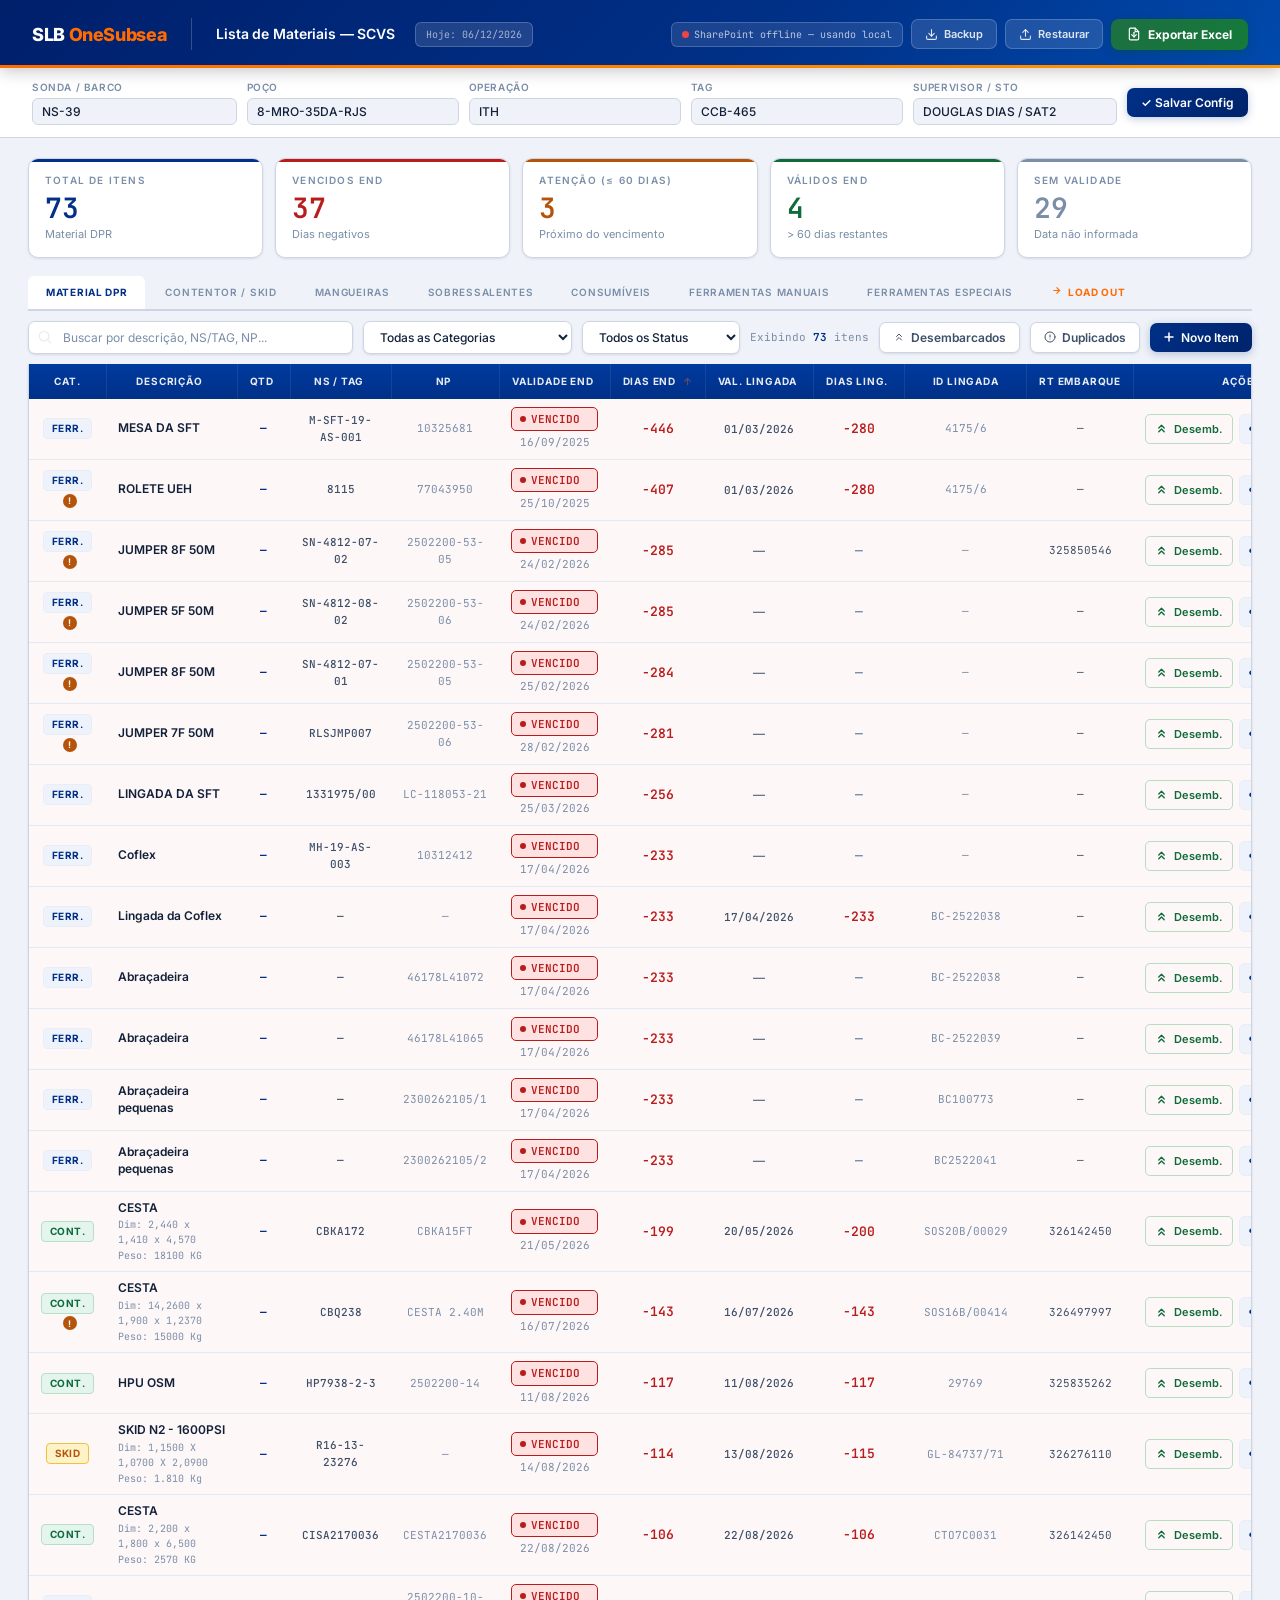
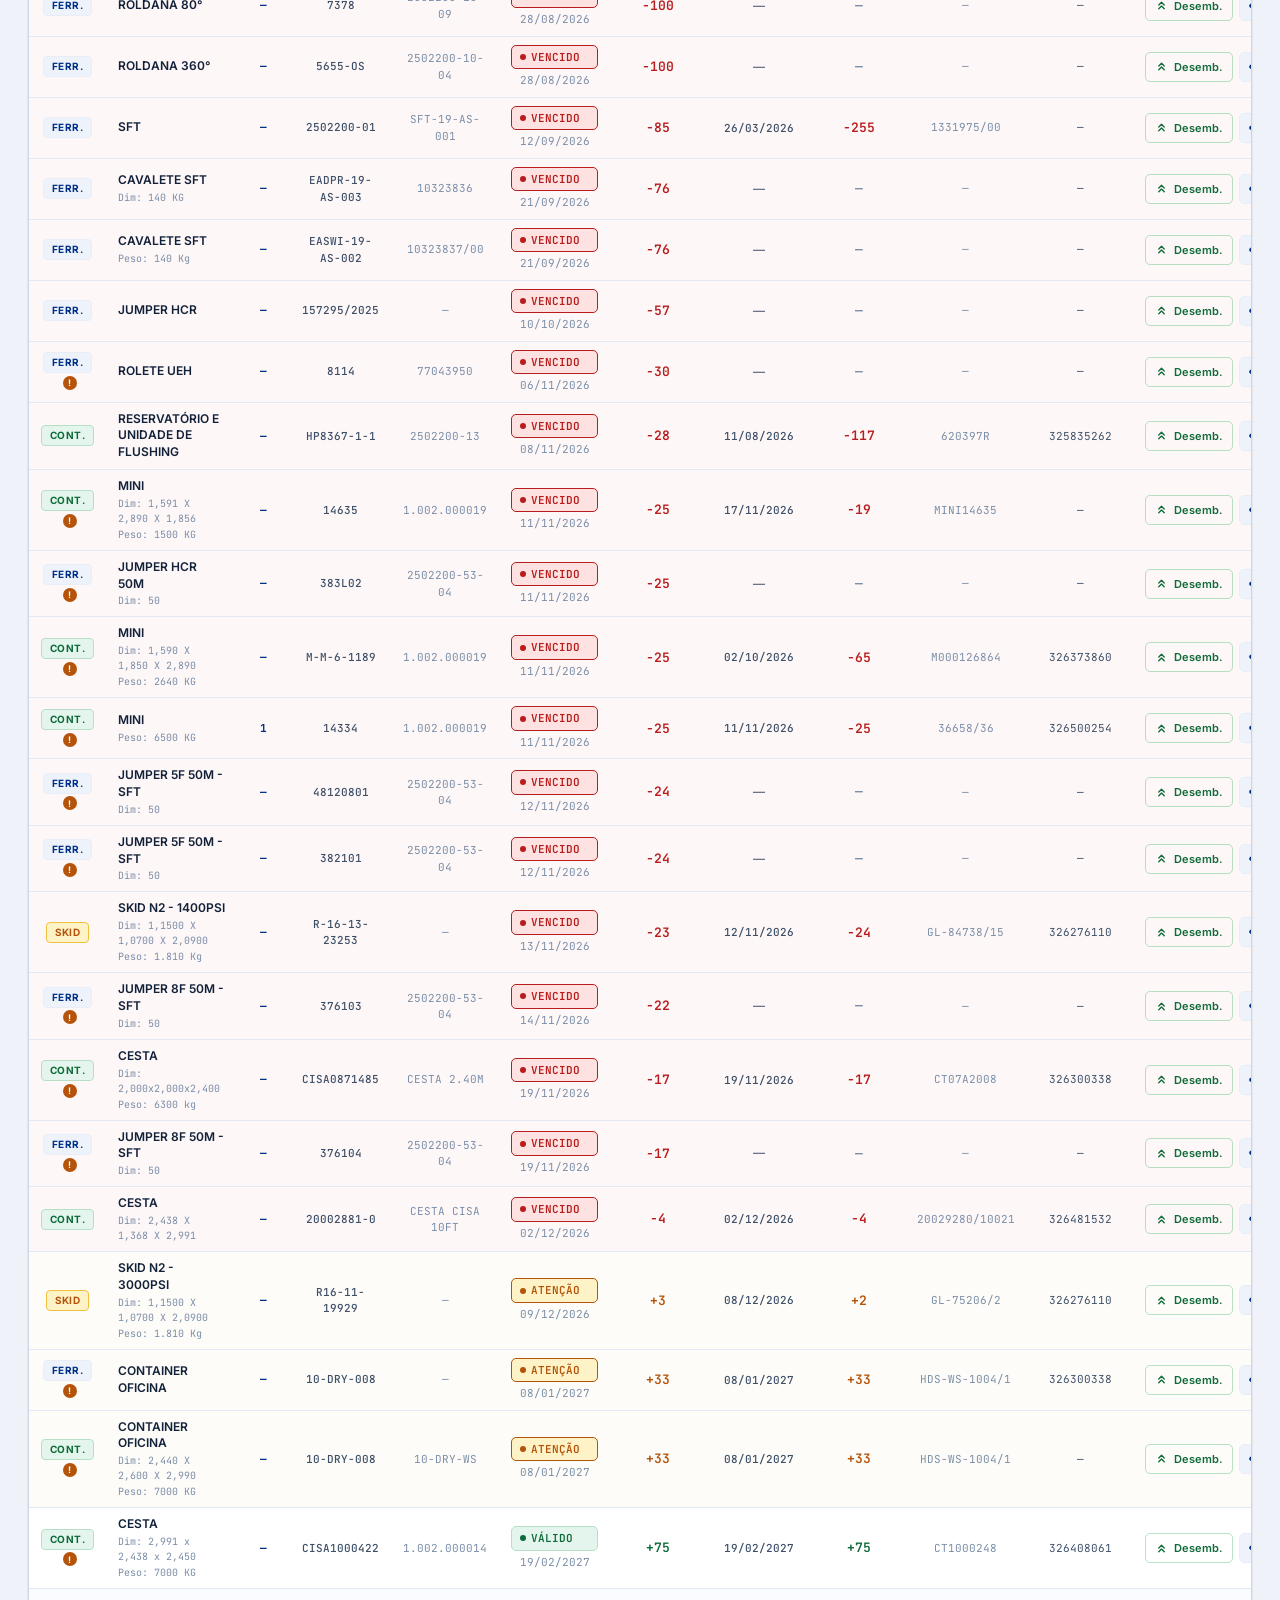
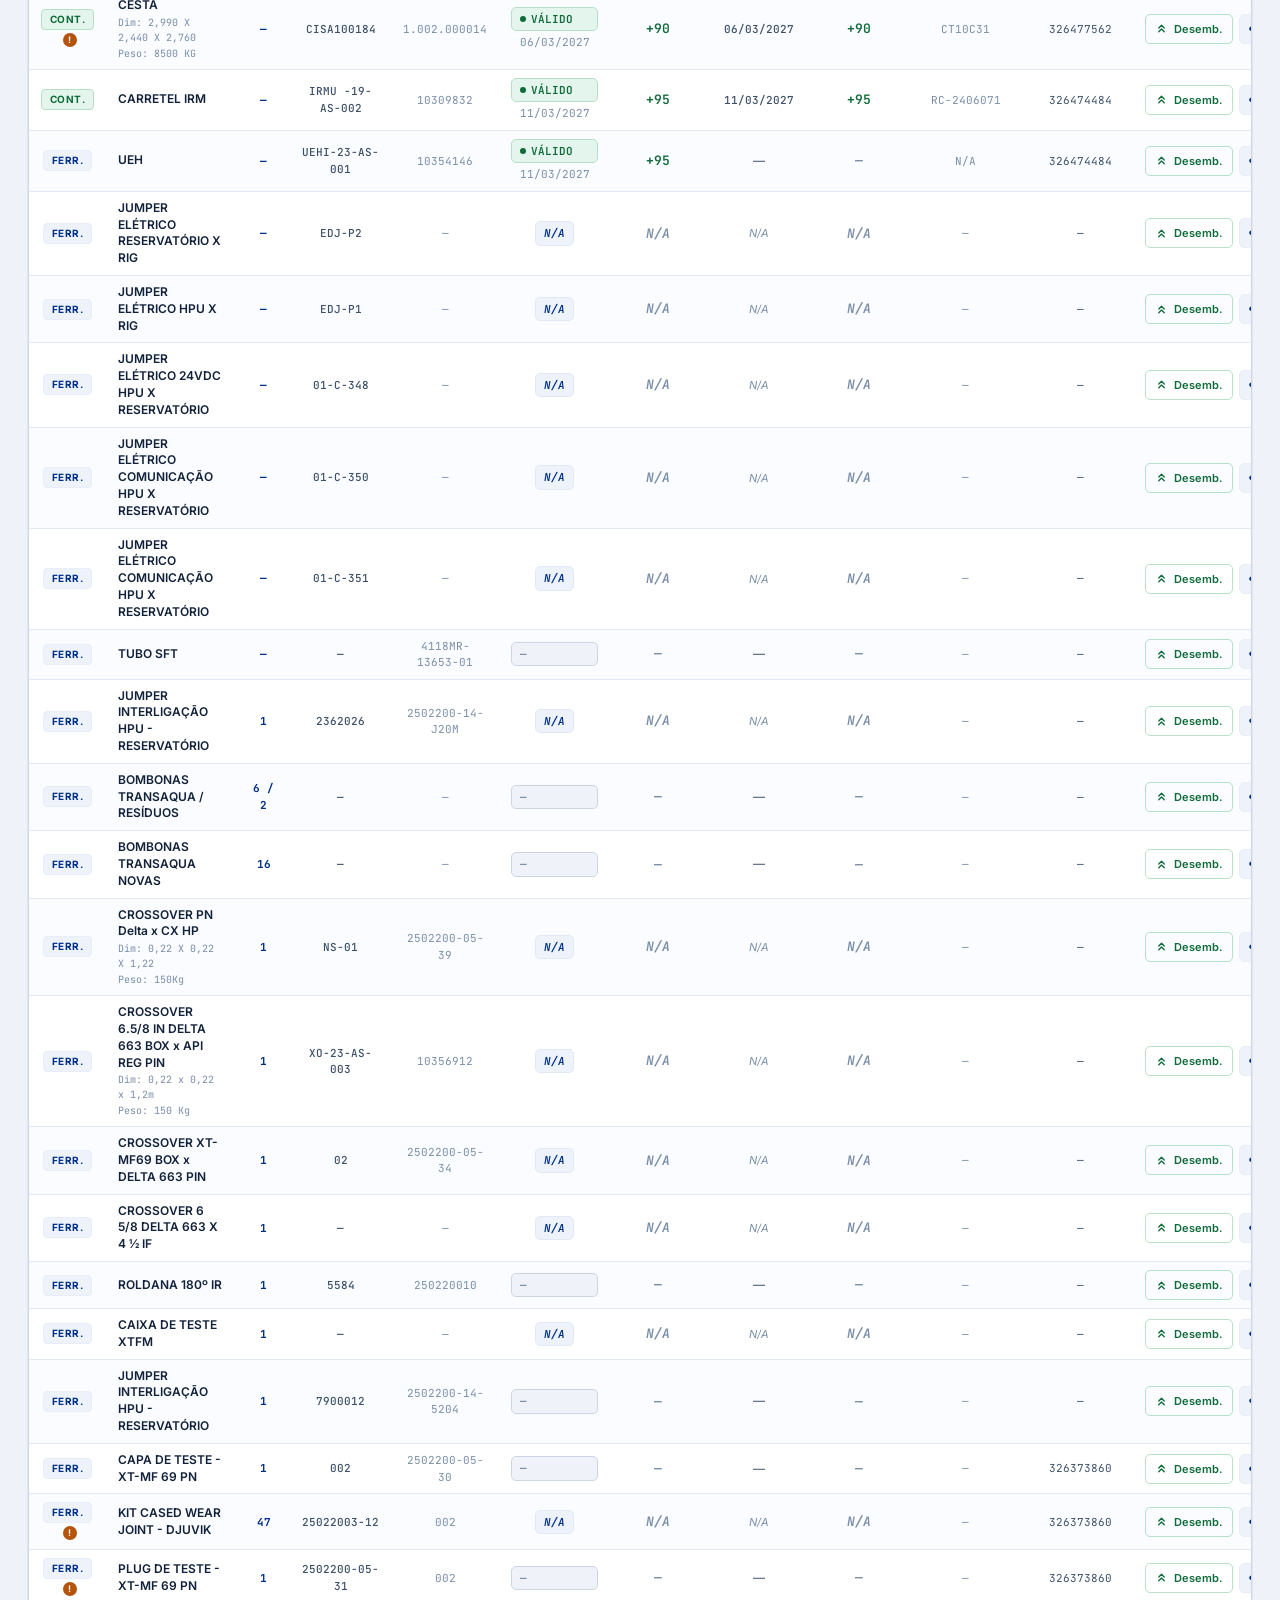
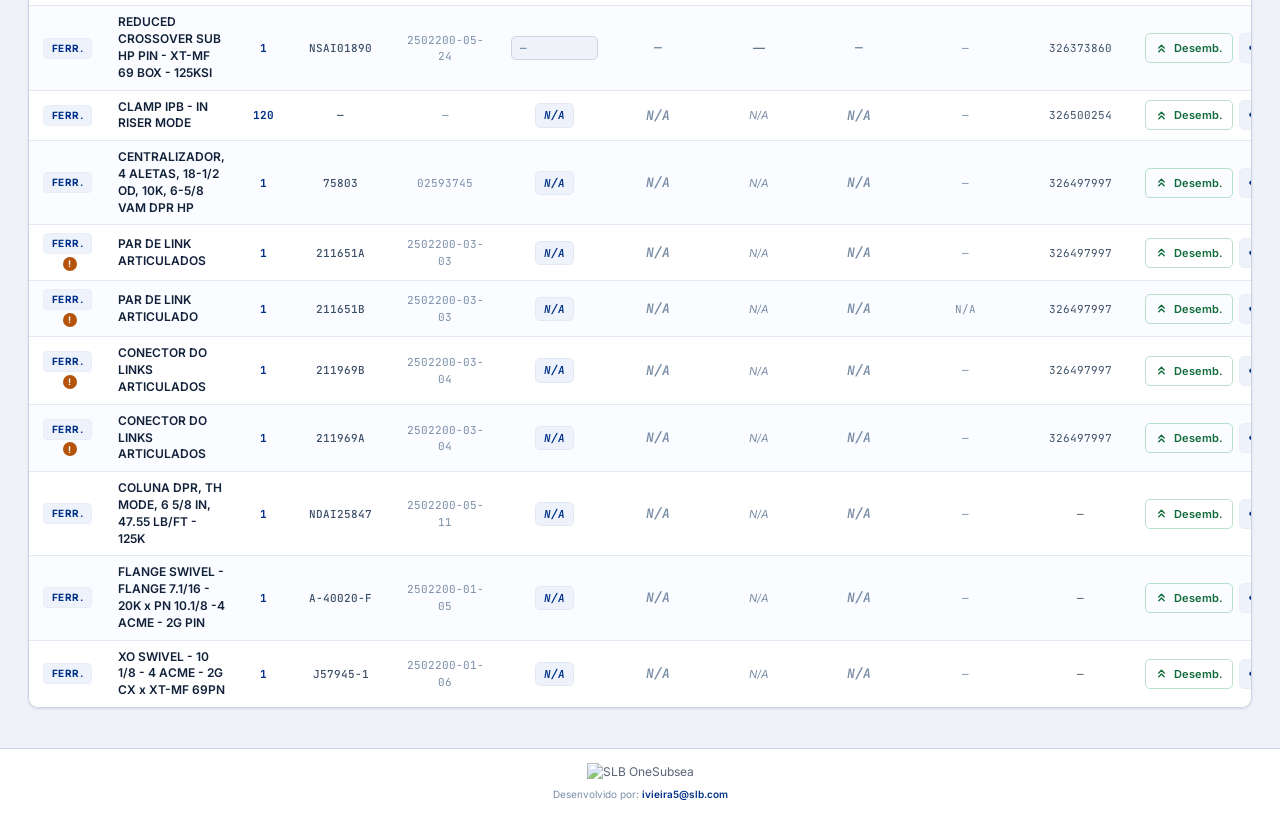
==== commit f1ccca81: "tela de login" ====
--- a/index.html
+++ b/index.html
@@ -1,14 +1,4962 @@
-<html>
+<!DOCTYPE html>
+<html lang="pt-BR" xmlns:mso="urn:schemas-microsoft-com:office:office" xmlns:msdt="uuid:C2F41010-65B3-11d1-A29F-00AA00C14882">
 <head>
-    <title>Redirecting...</title>
-    <script type="text/javascript">
-        // Redirect to login page after the page has loaded
-        window.onload = function() {
-            window.location.href = 'login.html';
+<meta charset="UTF-8">
+<meta name="viewport" content="width=device-width, initial-scale=1.0">
+<style>
+@import url('https://fonts.googleapis.com/css2?family=Inter:wght@300;400;500;600;700&family=JetBrains+Mono:wght@400;500;600&display=swap');
+
+/* ══════════════════════════════════════════════════════════════
+   DESIGN TOKENS
+══════════════════════════════════════════════════════════════ */
+:root {
+  /* Colors */
+  --navy:       #003087;
+  --navy2:      #00236b;
+  --navy3:      #e8edf7;
+  --orange:     #FF6B00;
+  --bg:         #EFF2F8;
+  --white:      #FFFFFF;
+  --border:     #CDD5E4;
+  --border2:    #E2E8F4;
+  --text:       #12213A;
+  --text2:      #3D5068;
+  --text3:      #7A8EA8;
+  --green:      #0F6B3A;
+  --green-bg:   #E3F5EC;
+  --amber:      #B45309;
+  --amber-bg:   #FEF3C7;
+  --blue-bg:    #EEF3FB;
+  --danger:     #B91C1C;
+  --danger-bg:  #FEE2E2;
+
+  /* Typography — Single source of truth */
+  --font-ui:    'Inter', sans-serif;
+  --font-mono:  'JetBrains Mono', monospace;
+  --fs-xs:      10px;
+  --fs-sm:      11px;
+  --fs-base:    12px;
+  --fs-md:      13px;
+  --fs-lg:      14px;
+
+  /* Shadows */
+  --shadow-sm:  0 1px 3px rgba(0,30,80,.08), 0 1px 2px rgba(0,30,80,.04);
+  --shadow:     0 4px 12px rgba(0,30,80,.10), 0 1px 3px rgba(0,30,80,.06);
+  --shadow-lg:  0 8px 24px rgba(0,30,80,.12), 0 2px 8px rgba(0,30,80,.06);
+
+  --radius:     10px;
+  --transition: all .18s cubic-bezier(.4,0,.2,1);
+}
+
+/* ══════════════════════════════════════════════════════════════
+   RESET
+══════════════════════════════════════════════════════════════ */
+*, *::before, *::after { box-sizing:border-box; margin:0; padding:0; }
+
+body {
+  font-family: var(--font-ui);
+  background:  var(--bg);
+  color:       var(--text);
+  min-height:  100vh;
+  font-size:   var(--fs-base);
+  line-height: 1.5;
+}
+
+/* ══════════════════════════════════════════════════════════════
+   HEADER
+══════════════════════════════════════════════════════════════ */
+.header {
+  background: linear-gradient(135deg, #001f6b 0%, #003087 60%, #004aad 100%);
+  padding: 0 32px;
+  display: flex; align-items: center; justify-content: space-between;
+  height: 68px; position: sticky; top: 0; z-index: 100;
+  box-shadow: 0 2px 16px rgba(0,0,0,.25);
+}
+.header::after {
+  content:''; position:absolute; bottom:0; left:0; right:0; height:3px;
+  background: linear-gradient(90deg, var(--orange) 0%, #ff9500 100%);
+}
+.header-left  { display:flex; align-items:center; gap:20px; }
+.logo-wrap    { display:flex; align-items:center; }
+.logo-wrap img { height:38px; filter:brightness(0) invert(1); transition:opacity .2s; }
+.logo-wrap img:hover { opacity:.85; }
+.header-divider { width:1px; height:32px; background:rgba(255,255,255,.2); margin:0 4px; }
+.header-text { line-height:1.3; }
+.header-text h1 {
+  font-family: var(--font-ui); font-size: var(--fs-lg);
+  font-weight: 600; color: #fff; letter-spacing: -.01em;
+}
+.header-right { display:flex; align-items:center; gap:10px; }
+.header-badge {
+  background: rgba(255,255,255,.12); border: 1px solid rgba(255,255,255,.2);
+  border-radius: 6px; padding: 4px 10px;
+  font-family: var(--font-mono); font-size: var(--fs-xs);
+  color: rgba(255,255,255,.7); letter-spacing: .04em;
+}
+
+/* ══════════════════════════════════════════════════════════════
+   CONFIG PANEL
+══════════════════════════════════════════════════════════════ */
+.config-panel {
+  display:flex; align-items:center; flex-wrap:wrap; gap:10px;
+  padding:12px 32px; background:var(--white);
+  border-bottom:1px solid var(--border); font-family:var(--font-ui);
+}
+.cfg-field { display:flex; flex-direction:column; gap:3px; }
+.cfg-field.wide { flex:1; min-width:160px; }
+.cfg-label {
+  font-family: var(--font-ui); font-size: var(--fs-xs);
+  font-weight: 600; color: var(--text3);
+  text-transform: uppercase; letter-spacing: .06em;
+}
+.cfg-input {
+  font-family: var(--font-ui); font-size: var(--fs-base);
+  font-weight: 500; color: var(--text);
+  border: 1px solid var(--border); border-radius: 6px;
+  padding: 5px 9px; background: var(--bg); outline: none;
+  transition: border-color .15s;
+}
+.cfg-input:focus { border-color: var(--navy); }
+.cfg-sep { width:1px; height:36px; background:var(--border); margin:0 4px; flex-shrink:0; }
+.cfg-validity {
+  display:inline-flex; align-items:center; gap:5px; padding:4px 9px;
+  border:1px solid; font-family: var(--font-mono); font-size: var(--fs-xs);
+  font-weight: 700; white-space:nowrap; border-radius:6px;
+}
+.valid-ok   { color:var(--green);  border-color:var(--green);  background:var(--green-bg); }
+.valid-warn { color:var(--amber);  border-color:var(--amber);  background:var(--amber-bg); }
+.valid-exp  { color:var(--danger); border-color:var(--danger); background:var(--danger-bg); }
+.valid-nd   { color:var(--text3);  border-color:var(--border); background:var(--bg); }
+.cfg-save-btn {
+  background: linear-gradient(135deg, var(--navy) 0%, var(--navy2) 100%);
+  color: #fff; border: none; border-radius: 7px; padding: 7px 14px;
+  font-family: var(--font-ui); font-size: var(--fs-base); font-weight: 600;
+  cursor: pointer; white-space: nowrap;
+  box-shadow: 0 2px 8px rgba(0,48,135,.25); transition: all .15s;
+}
+.cfg-save-btn:hover { opacity:.9; }
+
+/* ══════════════════════════════════════════════════════════════
+   LAYOUT
+══════════════════════════════════════════════════════════════ */
+main { padding: 20px 28px; max-width: 1600px; margin: 0 auto; }
+
+/* ══════════════════════════════════════════════════════════════
+   KPI CARDS
+══════════════════════════════════════════════════════════════ */
+.kpi-row { display:grid; grid-template-columns:repeat(5,1fr); gap:12px; margin-bottom:18px; }
+.kpi {
+  background:var(--white); border:1px solid var(--border);
+  border-radius:var(--radius); padding:14px 16px;
+  position:relative; overflow:hidden; cursor:pointer;
+  transition:all .15s; box-shadow:var(--shadow-sm);
+}
+.kpi:hover  { transform:translateY(-1px); box-shadow:var(--shadow); }
+.kpi.active { border-color:var(--navy); }
+.kpi::before {
+  content:''; position:absolute; top:0; left:0; right:0; height:3px;
+  border-radius:var(--radius) var(--radius) 0 0;
+}
+.kpi.k-total::before   { background:var(--navy);   }
+.kpi.k-expired::before { background:var(--danger);  }
+.kpi.k-warning::before { background:var(--amber);   }
+.kpi.k-ok::before      { background:var(--green);   }
+.kpi.k-no-date::before { background:var(--text3);   }
+.kpi-label {
+  font-family: var(--font-ui); font-size: var(--fs-xs);
+  font-weight: 600; text-transform: uppercase;
+  letter-spacing: 1.2px; color: var(--text3); margin-bottom: 6px;
+}
+.kpi-value {
+  font-family: var(--font-mono); font-size: 28px; font-weight: 600; line-height: 1;
+}
+.kpi.k-total   .kpi-value { color: var(--navy);   }
+.kpi.k-expired .kpi-value { color: var(--danger);  }
+.kpi.k-warning .kpi-value { color: var(--amber);   }
+.kpi.k-ok      .kpi-value { color: var(--green);   }
+.kpi.k-no-date .kpi-value { color: var(--text3);   }
+.kpi-desc { font-family:var(--font-ui); font-size:var(--fs-sm); color:var(--text3); margin-top:4px; }
+
+/* ══════════════════════════════════════════════════════════════
+   TABS
+══════════════════════════════════════════════════════════════ */
+.tabs {
+  display:flex; border-bottom:2px solid var(--border);
+  overflow-x:auto; -webkit-overflow-scrolling:touch; gap:2px;
+}
+.tabs::-webkit-scrollbar { height:3px; }
+.tab {
+  padding: 9px 18px;
+  font-family: var(--font-ui); font-size: var(--fs-xs);
+  font-weight: 600; letter-spacing: .07em;
+  color: var(--text3); cursor: pointer;
+  border-bottom: 2px solid transparent; margin-bottom: -2px;
+  transition: all .15s; text-transform: uppercase;
+  white-space: nowrap; flex-shrink: 0; border-radius: 6px 6px 0 0;
+}
+.tab:hover  { color:var(--navy); background:var(--navy3); }
+.tab.active { color:var(--navy); border-bottom-color:var(--navy); background:var(--white); font-weight:700; }
+.tab-content { display:none; }
+.tab-content.active { display:block; }
+
+/* ══════════════════════════════════════════════════════════════
+   CONTROLS BAR
+══════════════════════════════════════════════════════════════ */
+.controls { display:flex; align-items:center; gap:10px; padding:10px 0; flex-wrap:wrap; }
+.search-wrap { position:relative; flex:1; min-width:200px; }
+.search-wrap svg { position:absolute; left:10px; top:50%; transform:translateY(-50%); opacity:.4; }
+.count-badge { font-family:var(--font-mono); font-size:var(--fs-sm); color:var(--text3); white-space:nowrap; }
+.count-badge span { color:var(--navy); font-weight:600; }
+
+/* ══════════════════════════════════════════════════════════════
+   INPUTS & SELECTS (globais)
+══════════════════════════════════════════════════════════════ */
+input[type="text"], input[type="date"], input[type="file"] {
+  font-family: var(--font-ui); font-size: var(--fs-base);
+  color: var(--text);
+}
+input[type="text"] {
+  width:100%; background:var(--white); border:1px solid var(--border);
+  border-radius:7px; padding:8px 12px 8px 34px; outline:none;
+  transition:border-color .15s; box-shadow:var(--shadow-sm);
+}
+input[type="text"]:focus { border-color:var(--navy); box-shadow:0 0 0 3px rgba(0,48,135,.08); }
+input[type="text"]::placeholder { color:var(--text3); }
+input[type="date"]:focus, .form-select:focus, .form-input:focus { border-color:var(--navy); }
+select {
+  font-family: var(--font-ui); font-size: var(--fs-base); font-weight:500;
+  background:var(--white); border:1px solid var(--border); border-radius:7px;
+  color:var(--text); padding:7px 12px; outline:none; cursor:pointer;
+  transition:border-color .15s; box-shadow:var(--shadow-sm);
+}
+select:focus { border-color:var(--navy); }
+
+/* ══════════════════════════════════════════════════════════════
+   BUTTONS
+══════════════════════════════════════════════════════════════ */
+.btn {
+  display: inline-flex; align-items: center; gap: 6px;
+  padding: 7px 13px; border-radius: 7px;
+  font-family: var(--font-ui); font-size: var(--fs-base);
+  font-weight: 600; cursor: pointer; border: none;
+  transition: all .15s; white-space: nowrap;
+}
+.btn svg { flex-shrink:0; }
+.btn-primary {
+  background: linear-gradient(135deg, var(--navy) 0%, var(--navy2) 100%);
+  color: #fff; box-shadow: 0 2px 8px rgba(0,48,135,.25);
+}
+.btn-primary:hover { opacity:.9; transform:translateY(-1px); }
+.btn-ghost {
+  background:var(--white); color:var(--text2);
+  border:1px solid var(--border); box-shadow:var(--shadow-sm);
+}
+.btn-ghost:hover { border-color:var(--border2); color:var(--text); }
+.btn-danger  { background:transparent; color:var(--danger); border:1px solid var(--danger); }
+.btn-danger:hover { background:var(--danger-bg); }
+.btn-edit {
+  background:var(--blue-bg); color:var(--navy);
+  border:1px solid var(--navy3); padding:4px 9px;
+  font-size:var(--fs-sm); border-radius:5px;
+}
+.btn-edit:hover { background:var(--navy3); }
+.btn-des {
+  background:transparent; color:var(--green);
+  border:1px solid rgba(22,163,74,.3); padding:4px 9px;
+  font-size:var(--fs-sm); border-radius:5px; cursor:pointer;
+  min-height:30px; transition:all .15s;
+}
+.btn-des:hover { background:var(--green-bg); border-color:var(--green); }
+.btn-des.ativo {
+  background:var(--green-bg); color:var(--green);
+  border-color:var(--green); font-weight:700;
+}
+/* Linha desembarcada — visual atenuado */
+tr.item-desembarcado td { opacity:.5; }
+tr.item-desembarcado .btn-des.ativo { opacity:1; }
+tr.item-desembarcado td.td-desc span::after {
+  content: ' — DESEMBARCADO';
+  font-size:9px; font-weight:700; color:var(--green);
+  background:var(--green-bg); border-radius:4px;
+  padding:1px 5px; margin-left:6px; letter-spacing:.04em;
+  vertical-align:middle; opacity:1 !important;
+}
+.btn-del {
+  background:transparent; color:var(--danger);
+  border:1px solid rgba(185,28,28,.25); padding:4px 9px;
+  font-size:var(--fs-sm); border-radius:5px;
+}
+.btn-del:hover { background:var(--danger-bg); }
+
+/* ══════════════════════════════════════════════════════════════
+   TABLE
+══════════════════════════════════════════════════════════════ */
+.table-wrap {
+  background:var(--white); border:1px solid var(--border);
+  border-radius:0 0 var(--radius) var(--radius);
+  overflow-x:auto; border-top:none; box-shadow:var(--shadow-sm);
+}
+.table-wrap::-webkit-scrollbar { height:6px; }
+.table-wrap::-webkit-scrollbar-thumb { background:var(--border); border-radius:3px; }
+table { width:100%; border-collapse:collapse; }
+
+/* thead */
+thead th {
+  background: linear-gradient(180deg, #003a9e 0%, var(--navy) 100%);
+  color: rgba(255,255,255,.9);
+  font-family: var(--font-ui); font-size: var(--fs-xs);
+  font-weight: 700; text-transform: uppercase; letter-spacing: .08em;
+  padding: 10px 12px; text-align: center;
+  white-space: nowrap; cursor: pointer; user-select: none;
+  border-right: 1px solid rgba(255,255,255,.08);
+}
+thead th:last-child  { border-right: none; }
+thead th.no-sort     { cursor: default; }
+thead th .sort-icon  { opacity:.4; margin-left:4px; }
+thead th.sort-asc  .sort-icon::after { content:' ↑'; color:var(--orange); opacity:1; }
+thead th.sort-desc .sort-icon::after { content:' ↓'; color:var(--orange); opacity:1; }
+
+/* tbody */
+tbody tr { border-bottom:1px solid var(--border2); transition:background .1s; }
+tbody tr:last-child { border-bottom:none; }
+tbody tr:nth-child(even) { background:#fafcff; }
+tbody tr:hover { background:var(--blue-bg); }
+
+/* td base — TUDO centrado por padrão */
+tbody td {
+  padding: 8px 12px;
+  vertical-align: middle;
+  text-align: center;
+  font-family: var(--font-ui);
+  font-size: var(--fs-base);
+  color: var(--text2);
+}
+
+/* Células de descrição — alinhamento esquerdo */
+.td-desc {
+  text-align: left !important;
+  max-width: 280px;
+}
+.td-desc span {
+  display: block; font-family: var(--font-ui);
+  font-size: var(--fs-base); font-weight: 600;
+  color: var(--text); line-height: 1.4;
+}
+.td-desc small {
+  display: block; font-family: var(--font-mono);
+  font-size: var(--fs-xs); color: var(--text3); margin-top:1px;
+}
+
+/* Células de código / mono */
+.td-mono {
+  font-family: var(--font-mono); font-size: var(--fs-sm);
+  color: var(--text3); text-align: center;
+}
+.td-mono.bright { color: var(--text2); font-weight: 500; }
+
+/* Outros utilitários de célula */
+.td-actions { white-space:nowrap; display:flex; gap:6px; justify-content:center; }
+.rt-cell { font-family:var(--font-mono); font-size:var(--fs-sm); color:var(--text2); text-align:center; }
+.empty-row td { text-align:center; padding:40px; color:var(--text3); font-size:var(--fs-md); }
+
+/* Badges de categoria */
+.cat-badge {
+  display: inline-block; font-family: var(--font-ui);
+  font-size: var(--fs-xs); font-weight: 700;
+  padding: 2px 8px; letter-spacing: .04em; text-transform: uppercase;
+  white-space: nowrap; border-radius: 4px;
+}
+.cat-ferr { background:var(--blue-bg);  color:var(--navy);  border:1px solid var(--navy3);  }
+.cat-cont { background:var(--green-bg); color:var(--green); border:1px solid #b7dfc5; }
+.cat-skid { background:var(--amber-bg); color:var(--amber); border:1px solid #f0c040; }
+
+/* Status pills */
+.status-pill {
+  display: inline-flex; align-items: center; gap: 5px;
+  font-family: var(--font-mono); font-size: var(--fs-sm);
+  font-weight: 600; padding: 3px 8px; white-space: nowrap; border-radius: 5px;
+}
+.status-expired { background:var(--danger-bg);  color:var(--danger); border:1px solid var(--danger); }
+.status-warning { background:var(--amber-bg);   color:var(--amber);  border:1px solid var(--amber);  }
+.status-ok      { background:var(--green-bg);   color:var(--green);  border:1px solid #b7dfc5;       }
+.status-nd      { background:var(--bg);         color:var(--text3);  border:1px solid var(--border); }
+.status-na      { background:var(--blue-bg);    color:var(--navy);   border:1px solid var(--border2); font-style:italic; }
+
+/* Dots */
+.dot { width:6px; height:6px; border-radius:50%; display:inline-block; }
+.dot-red    { background:var(--danger); }
+.dot-yellow { background:var(--amber);  }
+.dot-green  { background:var(--green);  }
+
+/* Dias value */
+.dias-value { font-family:var(--font-mono); font-weight:600; font-size:var(--fs-md); }
+.dias-expired { color:var(--danger); }
+.dias-warning { color:var(--amber);  }
+.dias-ok      { color:var(--green);  }
+.dias-nd      { color:var(--text3);  }
+.dias-preview { font-family:var(--font-mono); font-size:var(--fs-base); margin-top:3px; min-height:16px; }
+
+/* ══════════════════════════════════════════════════════════════
+   MODAL
+══════════════════════════════════════════════════════════════ */
+.modal-overlay {
+  position:fixed; inset:0; background:rgba(0,30,80,.35);
+  z-index:200; display:flex; align-items:center; justify-content:center;
+  opacity:0; pointer-events:none; transition:opacity .2s;
+  backdrop-filter:blur(4px);
+}
+.modal-overlay.open { opacity:1; pointer-events:all; }
+.modal {
+  background:var(--white); border:1px solid var(--border);
+  border-radius:var(--radius); width:100%; max-width:680px;
+  max-height:92vh; overflow-y:auto;
+  transform:translateY(14px); transition:transform .2s; box-shadow:var(--shadow);
+}
+.modal-overlay.open .modal { transform:translateY(0); }
+.modal-header {
+  display:flex; align-items:center; justify-content:space-between;
+  padding:16px 20px; border-bottom:1px solid var(--border);
+  position:sticky; top:0; background:var(--white); z-index:1;
+}
+.modal-title {
+  font-family: var(--font-ui); font-size: var(--fs-lg);
+  font-weight: 700; color: var(--text);
+  display:flex; align-items:center; gap:10px;
+}
+.modal-tag {
+  font-family: var(--font-mono); font-size: var(--fs-xs);
+  font-weight: 700; padding: 3px 8px; letter-spacing: .5px;
+  border-radius: 4px; background: var(--blue-bg); color: var(--navy);
+}
+.modal-close {
+  background:none; border:none; color:var(--text3);
+  cursor:pointer; font-size:22px; line-height:1;
+  padding:2px 6px; transition:color .15s; border-radius:4px;
+}
+.modal-close:hover { color:var(--text); background:var(--bg); }
+.modal-body   { padding:20px; }
+.modal-footer {
+  padding:14px 20px; border-top:1px solid var(--border);
+  display:flex; justify-content:flex-end; gap:10px;
+  position:sticky; bottom:0; background:var(--white);
+}
+
+/* ══════════════════════════════════════════════════════════════
+   FORM
+══════════════════════════════════════════════════════════════ */
+.form-grid  { display:grid; grid-template-columns:1fr 1fr; gap:14px; }
+.form-group { display:flex; flex-direction:column; gap:6px; }
+.form-group.full { grid-column:1/-1; }
+.form-label {
+  font-family: var(--font-ui); font-size: var(--fs-xs);
+  font-weight: 700; text-transform: uppercase;
+  letter-spacing: 1px; color: var(--text3);
+}
+.form-label .req { color:var(--orange); }
+.form-input {
+  font-family: var(--font-ui); font-size: var(--fs-md);
+  background:var(--bg); border:1px solid var(--border);
+  border-radius:6px; color:var(--text); padding:8px 10px;
+  outline:none; transition:border-color .15s; width:100%;
+}
+.form-input:focus { border-color:var(--navy); box-shadow:0 0 0 3px rgba(0,48,135,.08); }
+.form-input[type="date"] { color-scheme:light; }
+.form-input[readonly]    { opacity:.55; cursor:not-allowed; }
+.form-select {
+  font-family: var(--font-ui); font-size: var(--fs-md);
+  background:var(--bg); border:1px solid var(--border);
+  border-radius:6px; color:var(--text); padding:8px 10px;
+  outline:none; cursor:pointer; width:100%;
+}
+.form-divider { grid-column:1/-1; border:none; border-top:1px solid var(--border); margin:4px 0; }
+.form-section {
+  grid-column:1/-1;
+  font-family: var(--font-ui); font-size: var(--fs-xs);
+  font-weight: 700; text-transform: uppercase;
+  letter-spacing: 1.5px; color: var(--navy); padding-top:4px;
+}
+
+/* ══════════════════════════════════════════════════════════════
+   CHECKBOX SEM VALIDADE
+══════════════════════════════════════════════════════════════ */
+.chk-na-wrap {
+  grid-column:1/-1; display:flex; align-items:center; gap:10px;
+  padding:8px 12px; border-radius:7px; background:#f8f9ff;
+  border:1px solid var(--border2); cursor:pointer; transition:background .15s;
+}
+.chk-na-wrap:hover { background:var(--navy3); }
+.chk-na-wrap input[type=checkbox] { width:16px; height:16px; accent-color:var(--navy); cursor:pointer; flex-shrink:0; }
+.chk-na-wrap span  { font-family:var(--font-ui); font-size:var(--fs-base); font-weight:600; color:var(--text2); user-select:none; }
+.chk-na-wrap small { font-family:var(--font-ui); font-size:var(--fs-sm);   color:var(--text3); margin-left:4px; }
+.field-na-disabled { opacity:.4; pointer-events:none; }
+
+/* ══════════════════════════════════════════════════════════════
+   CONTENTOR SUBITENS
+══════════════════════════════════════════════════════════════ */
+.cont-expand-btn {
+  background:var(--blue-bg); color:var(--navy);
+  border:1px solid var(--border2); padding:3px 9px;
+  font-family:var(--font-ui); font-size:var(--fs-sm);
+  font-weight:600; border-radius:5px; cursor:pointer;
+  transition:all .15s; display:inline-flex; align-items:center; gap:4px;
+}
+.cont-expand-btn:hover   { background:var(--navy3); }
+.cont-expand-btn.expanded { background:var(--navy); color:#fff; }
+.cont-subrow { background:#f4f7ff; border-bottom:2px solid var(--border); }
+.cont-subrow td { padding:12px 20px 16px !important; }
+.cont-subitens-wrap   { border:1px solid var(--border2); border-radius:8px; overflow:hidden; }
+.cont-subitens-header {
+  display:flex; align-items:center; justify-content:space-between;
+  padding:8px 14px;
+  background:linear-gradient(90deg,var(--navy3),var(--white));
+  border-bottom:1px solid var(--border2);
+}
+.cont-subitens-header span { font-family:var(--font-ui); font-size:var(--fs-sm); font-weight:700; color:var(--navy); text-transform:uppercase; letter-spacing:.06em; }
+.cont-subitens-table { width:100%; border-collapse:collapse; }
+.cont-subitens-table thead th {
+  background:linear-gradient(180deg,#2a5cbe,var(--navy));
+  color:rgba(255,255,255,.9);
+  font-family:var(--font-ui); font-size:var(--fs-xs);
+  font-weight:700; text-transform:uppercase; letter-spacing:.07em;
+  padding:8px 12px; text-align:center;
+  border-right:1px solid rgba(255,255,255,.08);
+}
+.cont-subitens-table thead th:last-child { border-right:none; }
+.cont-subitens-table tbody tr { border-bottom:1px solid var(--border2); }
+.cont-subitens-table tbody tr:last-child { border-bottom:none; }
+.cont-subitens-table tbody tr:hover { background:var(--blue-bg); }
+.cont-subitens-table tbody td { padding:6px 12px; vertical-align:middle; text-align:center; font-family:var(--font-ui); font-size:var(--fs-base); }
+.cont-empty-sub { text-align:center; padding:16px; color:var(--text3); font-family:var(--font-ui); font-size:var(--fs-base); }
+
+/* ══════════════════════════════════════════════════════════════
+   DRAG-DROP MODAL
+══════════════════════════════════════════════════════════════ */
+.dd-modal-wide .modal { max-width:860px; }
+.dd-cols { display:grid; grid-template-columns:1fr 1fr; gap:0; height:420px; border:1px solid var(--border); border-radius:8px; overflow:hidden; }
+.dd-col  { display:flex; flex-direction:column; min-height:0; }
+.dd-col-left { border-right:2px solid var(--border); }
+.dd-col-header {
+  padding:10px 14px 8px;
+  background:linear-gradient(90deg,var(--navy3),var(--white));
+  border-bottom:1px solid var(--border2); flex-shrink:0;
+}
+.dd-col-header span { font-family:var(--font-ui); font-size:var(--fs-sm); font-weight:700; color:var(--navy); text-transform:uppercase; letter-spacing:.07em; }
+.dd-col-header .dd-count { font-family:var(--font-mono); font-size:var(--fs-xs); background:var(--navy); color:#fff; padding:1px 7px; border-radius:10px; margin-left:6px; }
+.dd-search { padding:6px 10px; border-bottom:1px solid var(--border2); flex-shrink:0; }
+.dd-search input { width:100%; border:1px solid var(--border); border-radius:6px; padding:5px 8px 5px 28px; font-family:var(--font-ui); font-size:var(--fs-sm); outline:none; }
+.dd-search input:focus { border-color:var(--navy); }
+.dd-search-wrap { position:relative; }
+.dd-search-wrap svg { position:absolute; left:8px; top:50%; transform:translateY(-50%); opacity:.4; pointer-events:none; }
+.dd-list { flex:1; overflow-y:auto; padding:6px; }
+.dd-list::-webkit-scrollbar { width:4px; }
+.dd-list::-webkit-scrollbar-thumb { background:var(--border); border-radius:2px; }
+.dd-item {
+  display:flex; align-items:center; gap:8px;
+  padding:7px 10px; border:1px solid var(--border2);
+  border-radius:6px; margin-bottom:4px; cursor:grab;
+  background:var(--white); transition:all .15s;
+  user-select:none;
+}
+.dd-item:hover    { border-color:var(--navy); background:var(--navy3); box-shadow:0 1px 4px rgba(0,48,135,.1); }
+.dd-item.dragging { opacity:.4; border-style:dashed; }
+.dd-item.drag-over { border-color:var(--orange); background:#fff8f0; }
+.dd-col-right .dd-item .dd-remove { margin-left:auto; color:var(--danger); font-size:14px; cursor:pointer; opacity:.6; flex-shrink:0; line-height:1; padding:0 2px; }
+.dd-col-right .dd-item .dd-remove:hover { opacity:1; }
+.dd-item-icon { width:22px; height:22px; border-radius:4px; display:flex; align-items:center; justify-content:center; font-family:var(--font-ui); font-size:var(--fs-xs); font-weight:700; flex-shrink:0; }
+.dd-icon-ferr { background:var(--blue-bg);  color:var(--navy);  }
+.dd-icon-cont { background:var(--green-bg); color:var(--green); }
+.dd-icon-skid { background:var(--amber-bg); color:var(--amber); }
+.dd-item-info { flex:1; min-width:0; }
+.dd-item-desc { font-family:var(--font-ui); font-size:var(--fs-base); font-weight:600; color:var(--text); white-space:nowrap; overflow:hidden; text-overflow:ellipsis; }
+.dd-item-sub  { font-family:var(--font-mono); font-size:var(--fs-xs); color:var(--text3); white-space:nowrap; overflow:hidden; text-overflow:ellipsis; }
+.dd-drop-zone { border:2px dashed var(--border); border-radius:6px; padding:20px; text-align:center; font-family:var(--font-ui); font-size:var(--fs-base); color:var(--text3); margin:4px; }
+.dd-drop-zone.active { border-color:var(--navy); background:var(--navy3); color:var(--navy); }
+.dd-hint { text-align:center; padding:8px; font-family:var(--font-ui); font-size:var(--fs-sm); color:var(--text3); font-style:italic; }
+
+/* ══════════════════════════════════════════════════════════════
+   TOAST & CONFIRM
+══════════════════════════════════════════════════════════════ */
+.toast {
+  position:fixed; bottom:24px; right:24px; z-index:400;
+  padding:11px 18px 11px 14px;
+  font-family:var(--font-ui); font-size:var(--fs-base); font-weight:600;
+  opacity:0; transform:translateY(8px); transition:all .25s;
+  pointer-events:none; border-left:4px solid;
+  border-radius:8px; box-shadow:0 4px 16px rgba(0,0,0,.15);
+}
+.toast.show    { opacity:1; transform:translateY(0); }
+.toast-success { background:var(--green-bg); color:var(--green); border-color:var(--green); }
+.toast-error   { background:var(--danger-bg); color:var(--danger); border-color:var(--danger); }
+.toast-info    { background:var(--white); color:var(--navy); border-color:var(--navy); }
+.toast-warn    { background:var(--amber-bg); color:var(--amber); border-color:var(--amber); }
+
+/* Aviso de duplicidade no formulário */
+.dup-alert {
+  grid-column: 1/-1;
+  display: flex; align-items: flex-start; gap:10px;
+  padding: 10px 14px; border-radius: 7px;
+  background: #fffbeb; border: 1px solid var(--amber);
+  font-family: var(--font-ui); font-size: var(--fs-sm);
+  color: #92400e; animation: fadeIn .2s ease;
+}
+.dup-alert svg { flex-shrink:0; margin-top:1px; }
+.dup-alert b   { font-weight:700; display:block; margin-bottom:3px; color:var(--amber); }
+.dup-alert ul  { margin:4px 0 0 14px; line-height:1.7; }
+@keyframes fadeIn { from{opacity:0;transform:translateY(-4px)} to{opacity:1;transform:translateY(0)} }
+.confirm-modal { max-width:460px; }
+.confirm-body  { padding:24px; line-height:1.8; font-family:var(--font-ui); color:var(--text); font-size:var(--fs-md); }
+.confirm-body strong { display:block; margin-top:6px; color:var(--text); font-family:var(--font-mono); font-size:var(--fs-base); }
+.confirm-warn  { margin-top:14px; color:var(--amber); font-family:var(--font-ui); font-size:var(--fs-base); font-weight:600; }
+
+/* ══════════════════════════════════════════════════════════════
+   FOOTER
+══════════════════════════════════════════════════════════════ */
+footer {
+  display:flex; flex-direction:column; align-items:center; justify-content:center;
+  gap:6px; padding:14px 32px; border-top:1px solid var(--border);
+  margin-top:20px; background:var(--white);
+}
+footer .footer-logo img { height:28px; opacity:.7; }
+footer .footer-dev {
+  font-family:var(--font-ui); font-size:var(--fs-xs);
+  color:var(--text3);
+}
+footer .footer-dev a {
+  color:var(--navy); text-decoration:none; font-weight:600;
+}
+footer .footer-dev a:hover { text-decoration:underline; }
+.today-badge {
+  background:rgba(255,255,255,.12); border:1px solid rgba(255,255,255,.2);
+  border-radius:6px; padding:4px 10px;
+  font-family:var(--font-mono); font-size:var(--fs-xs);
+  color:rgba(255,255,255,.7);
+}
+.header-right .btn-ghost {
+  background:rgba(255,255,255,.1); border:1px solid rgba(255,255,255,.2);
+  color:rgba(255,255,255,.85); border-radius:7px;
+}
+.header-right .btn-ghost:hover { background:rgba(255,255,255,.2); color:#fff; }
+
+@media(max-width:900px){
+  .kpi-row { grid-template-columns:repeat(3,1fr); }
+  main { padding:12px 16px; }
+  .form-grid { grid-template-columns:1fr; }
+  .form-group.full,.form-divider,.form-section { grid-column:1; }
+}
+
+/* ── Load Out — integrado no estilo DPR ── */
+.lo-group-row { background: var(--navy3) !important; }
+.lo-group-header {
+  display:flex; align-items:center; justify-content:space-between;
+  padding:10px 16px; gap:12px; flex-wrap:wrap;
+  border-left:4px solid var(--navy);
+}
+.lo-group-left  { display:flex; align-items:center; gap:10px; flex:1; min-width:0; }
+.lo-group-right { display:flex; align-items:center; gap:14px; flex-wrap:wrap; flex-shrink:0; }
+.lo-group-num {
+  font-family:var(--font-mono); font-size:13px; font-weight:800;
+  color:var(--navy); background:var(--white);
+  border:1.5px solid var(--navy3); border-radius:6px;
+  padding:2px 8px; flex-shrink:0;
+}
+.lo-group-title { font-family:var(--font-ui); font-size:13px; font-weight:700; color:var(--navy); display:block; }
+.lo-group-sub   { font-family:var(--font-mono); font-size:10px; color:var(--text3); display:block; margin-top:1px; }
+.lo-info-block  { display:flex; flex-direction:column; gap:2px; }
+.lo-info-lbl    { font-size:9px; font-weight:700; text-transform:uppercase; letter-spacing:.07em; color:var(--text3); }
+.lo-item-row:hover { background:var(--blue-bg) !important; }
+.lo-separator td { height:8px; background:var(--bg) !important; border:none !important; padding:0; }
+/* ── Load Out — seleção de desembarque ── */
+.lo-cb-cont { width:16px; height:16px; cursor:pointer; accent-color:var(--orange); }
+.lo-group-row.selecionado .lo-group-header { border-left:4px solid var(--orange); background:rgba(255,107,0,0.06); }
+.lo-group-row.selecionado .lo-group-title  { color:var(--orange); }
+.lo-group-row.selecionado .lo-group-num    { border-color:var(--orange); color:var(--orange); }
+.lo-item-row.selecionado { background:rgba(255,107,0,0.04) !important; }
+.lo-cb-all { width:15px; height:15px; cursor:pointer; accent-color:var(--navy); }
+.lo-sel-bar {
+  display:none; align-items:center; gap:12px;
+  padding:8px 16px; background:linear-gradient(90deg,#fff8f0,var(--white));
+  border:1px solid var(--orange); border-radius:8px;
+  font-family:var(--font-ui); font-size:12px; color:var(--text2);
+  margin-bottom:4px; flex-wrap:wrap;
+}
+.lo-sel-bar.visible { display:flex; }
+.lo-sel-count { font-weight:700; color:var(--orange); font-size:13px; }
+.lo-sel-actions { display:flex; gap:6px; margin-left:auto; }
+.lo-sel-btn {
+  padding:5px 12px; border-radius:6px; font-family:var(--font-ui);
+  font-size:11px; font-weight:600; cursor:pointer; border:none;
+  display:flex; align-items:center; gap:5px;
+}
+.lo-sel-btn.email { background:var(--navy); color:#fff; }
+.lo-sel-btn.excel { background:var(--green-bg); color:var(--green); border:1px solid var(--green); }
+.lo-sel-btn.copy  { background:var(--bg); color:var(--text2); border:1px solid var(--border); }
+.lo-sel-btn.clear { background:transparent; color:var(--text3); border:1px solid var(--border2); }
+
+</style>
+
+<!--[if gte mso 9]><xml>
+<mso:CustomDocumentProperties>
+<mso:MediaServiceImageTags msdt:dt="string"></mso:MediaServiceImageTags>
+<mso:lcf76f155ced4ddcb4097134ff3c332f msdt:dt="string"></mso:lcf76f155ced4ddcb4097134ff3c332f>
+<mso:TaxCatchAll msdt:dt="string"></mso:TaxCatchAll>
+</mso:CustomDocumentProperties>
+</xml><![endif]-->
+<title></title></head>
+<body>
+
+<div class="toast" id="toast"></div>
+
+<!-- FORM MODAL -->
+<div class="modal-overlay" id="formModal">
+  <div class="modal">
+    <div class="modal-header">
+      <div class="modal-title">
+        <span class="modal-tag" id="modalTag">NOVO</span>
+        <span id="modalTitleText">Inserir Item</span>
+      </div>
+      <button class="modal-close" onclick="closeModal()">&times;</button>
+    </div>
+    <div class="modal-body" id="modalBody"></div>
+    <div class="modal-footer">
+      <button class="btn btn-ghost" onclick="closeModal()">Cancelar</button>
+      <button class="btn btn-primary" id="saveBtn">
+        <svg width="12" height="12" viewBox="0 0 16 16" fill="currentColor"><path d="M13.5 3.5L6 11 2.5 7.5 1 9l5 5 9-9z"/></svg>
+        <span id="saveBtnText">Salvar Item</span>
+      </button>
+    </div>
+  </div>
+</div>
+
+<!-- CONFIRM DELETE MODAL -->
+<div class="modal-overlay" id="confirmModal">
+  <div class="modal confirm-modal">
+    <div class="modal-header">
+      <div class="modal-title">
+        <span class="modal-tag" style="background:var(--red);color:#fff;">EXCLUIR</span>
+        Confirmar Exclusão
+      </div>
+      <button class="modal-close" onclick="closeConfirm()">&times;</button>
+    </div>
+    <div class="confirm-body">
+      Tem certeza que deseja excluir o item:<br>
+      <strong id="confirmItemName"></strong>
+      <div class="confirm-warn">⚠ Esta ação não pode ser desfeita.</div>
+    </div>
+    <div class="modal-footer">
+      <button class="btn btn-ghost" onclick="closeConfirm()">Cancelar</button>
+      <button class="btn btn-danger" onclick="confirmDelete()">✕ &nbsp;Excluir</button>
+    </div>
+  </div>
+</div>
+
+<header class="header">
+  <div class="header-left">
+    <div class="logo-wrap">
+      <img src="https://www.onesubsea.slb.com/-/media/onesubseajv/images/logos/jv_mainlogo.svg"
+           alt="SLB OneSubsea"
+           onerror="this.onerror=null;this.src='';this.parentNode.innerHTML='<span style=\'font-size:18px;font-weight:800;color:#fff;letter-spacing:-.02em;\'>SLB <span style=\'color:#FF6B00\'>OneSubsea</span></span>'"
+           style="height:38px;filter:brightness(0) invert(1);">
+    </div>
+    <div class="header-divider"></div>
+    <div class="header-text">
+      <h1>Lista de Materiais — SCVS</h1>
+
+    </div>
+    <span id="todayBadge" class="today-badge" style="font-size:10px;color:rgba(255,255,255,.6);font-family:'JetBrains Mono',monospace;"></span>
+  </div>
+  <div class="header-right" style="gap:8px;">
+    <!-- DB Status Badge -->
+    <div id="db-status" title="Clique para abrir no browser via SharePoint" style="display:flex;align-items:center;gap:5px;background:rgba(255,255,255,.1);border:1px solid rgba(255,255,255,.2);border-radius:6px;padding:4px 10px;font-size:10px;color:rgba(255,255,255,.7);font-family:'JetBrains Mono',monospace;cursor:pointer;" onclick="showSPHelp()">
+      <span id="db-dot" style="width:7px;height:7px;border-radius:50%;background:#6b7280;display:inline-block;transition:background .3s;"></span>
+      <span id="db-label">Carregando...</span>
+    </div>
+    <button id="btn-sync-now" style="display:none;background:rgba(255,255,255,.12);color:rgba(255,255,255,.85);border:1px solid rgba(255,255,255,.2);font-size:11px;font-weight:600;padding:6px 12px;border-radius:7px;cursor:pointer;display:none;align-items:center;gap:5px;" onclick="SP.syncFromCloud()" title="Sincronizar agora com SharePoint">
+      <svg width="12" height="12" viewBox="0 0 24 24" fill="none" stroke="currentColor" stroke-width="2" stroke-linecap="round" stroke-linejoin="round"><polyline points="23 4 23 10 17 10"/><polyline points="1 20 1 14 7 14"/><path d="M3.51 9a9 9 0 0 1 14.85-3.36L23 10M1 14l4.64 4.36A9 9 0 0 0 20.49 15"/></svg>
+      Sync
+    </button>
+    <!-- Backup JSON -->
+    <button class="btn" style="background:rgba(255,255,255,.12);color:rgba(255,255,255,.85);border:1px solid rgba(255,255,255,.2);font-size:11px;font-weight:600;padding:7px 13px;border-radius:7px;cursor:pointer;display:flex;align-items:center;gap:6px;" onclick="exportBackupJSON()" title="Baixar backup completo em JSON">
+      <svg width="13" height="13" viewBox="0 0 24 24" fill="none" stroke="currentColor" stroke-width="2" stroke-linecap="round" stroke-linejoin="round"><path d="M21 15v4a2 2 0 0 1-2 2H5a2 2 0 0 1-2-2v-4"/><polyline points="7 10 12 15 17 10"/><line x1="12" y1="15" x2="12" y2="3"/></svg>
+      Backup
+    </button>
+    <!-- Restore JSON -->
+    <button class="btn" style="background:rgba(255,255,255,.12);color:rgba(255,255,255,.85);border:1px solid rgba(255,255,255,.2);font-size:11px;font-weight:600;padding:7px 13px;border-radius:7px;cursor:pointer;display:flex;align-items:center;gap:6px;" onclick="document.getElementById('restore-input').click()" title="Restaurar a partir de backup JSON">
+      <svg width="13" height="13" viewBox="0 0 24 24" fill="none" stroke="currentColor" stroke-width="2" stroke-linecap="round" stroke-linejoin="round"><path d="M21 15v4a2 2 0 0 1-2 2H5a2 2 0 0 1-2-2v-4"/><polyline points="17 8 12 3 7 8"/><line x1="12" y1="3" x2="12" y2="15"/></svg>
+      Restaurar
+    </button>
+    <input type="file" id="restore-input" accept=".json" style="display:none" onchange="importBackupJSON(event)">
+    <!-- Exportar Excel -->
+    <button class="btn" style="background:linear-gradient(135deg,#1d6f42,#157a3a);color:#fff;border:none;font-size:12px;font-weight:700;padding:8px 16px;border-radius:8px;cursor:pointer;display:flex;align-items:center;gap:7px;box-shadow:0 2px 8px rgba(0,80,30,.35);transition:all .15s;" onclick="exportExcelCompleto()" title="Exportar relatório completo em Excel">
+      <svg width="14" height="14" viewBox="0 0 24 24" fill="none" stroke="currentColor" stroke-width="2" stroke-linecap="round" stroke-linejoin="round"><path d="M14 2H6a2 2 0 0 0-2 2v16a2 2 0 0 0 2 2h12a2 2 0 0 0 2-2V8z"/><polyline points="14 2 14 8 20 8"/><polyline points="8 13 12 17 16 13"/><line x1="12" y1="17" x2="12" y2="9"/></svg>
+      Exportar Excel
+    </button>
+  </div>
+</header>
+
+<!-- CONFIG PANEL -->
+<div class="config-panel" id="configPanel">
+  <div class="cfg-field wide"><div class="cfg-label">Sonda / Barco</div><input class="cfg-input" id="c-sonda" placeholder="—" oninput="saveConfig()"></div>
+  <div class="cfg-field"><div class="cfg-label">Poço</div><input class="cfg-input" id="c-poco" placeholder="—" oninput="saveConfig()"></div>
+  <div class="cfg-field"><div class="cfg-label">Operação</div><input class="cfg-input" id="c-op" placeholder="—" oninput="saveConfig()"></div>
+  <div class="cfg-field"><div class="cfg-label">TAG</div><input class="cfg-input" id="c-tag" placeholder="—" oninput="saveConfig()"></div>
+  <div class="cfg-field wide"><div class="cfg-label">Supervisor / STO</div><input class="cfg-input" id="c-sup" placeholder="—" oninput="saveConfig()"></div>
+  <button class="cfg-save-btn" onclick="saveConfig(true)" style="margin-left:auto;">✓ Salvar Config</button>
+</div>
+
+<main>
+  <div class="kpi-row">
+    <div class="kpi k-total" onclick="filterByStatus('all')" id="kpi-all">
+      <div class="kpi-label">Total de Itens</div>
+      <div class="kpi-value" id="kpi-total-val">—</div>
+      <div class="kpi-desc">Material DPR</div>
+    </div>
+    <div class="kpi k-expired" onclick="filterByStatus('expired')" id="kpi-expired">
+      <div class="kpi-label">Vencidos END</div>
+      <div class="kpi-value" id="kpi-expired-val">—</div>
+      <div class="kpi-desc">Dias negativos</div>
+    </div>
+    <div class="kpi k-warning" onclick="filterByStatus('warning')" id="kpi-warning">
+      <div class="kpi-label">Atenção (≤ 60 dias)</div>
+      <div class="kpi-value" id="kpi-warning-val">—</div>
+      <div class="kpi-desc">Próximo do vencimento</div>
+    </div>
+    <div class="kpi k-ok" onclick="filterByStatus('ok')" id="kpi-ok">
+      <div class="kpi-label">Válidos END</div>
+      <div class="kpi-value" id="kpi-ok-val">—</div>
+      <div class="kpi-desc">> 60 dias restantes</div>
+    </div>
+    <div class="kpi k-no-date" onclick="filterByStatus('nd')" id="kpi-nd">
+      <div class="kpi-label">Sem Validade</div>
+      <div class="kpi-value" id="kpi-nd-val">—</div>
+      <div class="kpi-desc">Data não informada</div>
+    </div>
+  </div>
+
+  <div class="tabs">
+    <div class="tab active" onclick="switchTab('dpr',this)">Material DPR</div>
+    <div class="tab" onclick="switchTab('contentor',this)">Contentor / Skid</div>
+    <div class="tab" onclick="switchTab('mangueiras',this)">Mangueiras</div>
+    <div class="tab" onclick="switchTab('sobressalentes',this)">Sobressalentes</div>
+    <div class="tab" onclick="switchTab('consumiveis',this)">Consumíveis</div>
+    <div class="tab" onclick="switchTab('ferrmanual',this)">Ferramentas Manuais</div>
+    <div class="tab" onclick="switchTab('quimicos',this)">Ferramentas Especiais</div>
+    <div class="tab" onclick="switchTab('loadout',this)" style="color:var(--orange);font-weight:700;">
+      <svg width="11" height="11" viewBox="0 0 24 24" fill="none" stroke="currentColor" stroke-width="2.5" style="margin-right:3px;"><path d="M5 12h14M12 5l7 7-7 7"/></svg>
+      Load Out
+    </div>
+  </div>
+
+  <div class="tab-content" id="tab-contentor">
+    <div class="controls">
+      <div class="search-wrap">
+        <svg width="14" height="14" viewBox="0 0 16 16" fill="none"><circle cx="7" cy="7" r="5.5" stroke="#c8cfe0" stroke-width="1.5"/><path d="M11 11L14.5 14.5" stroke="#c8cfe0" stroke-width="1.5" stroke-linecap="round"/></svg>
+        <input type="text" id="searchContentor" placeholder="Buscar contentores ou skids..." oninput="applyFilters()">
+      </div>
+      <div class="count-badge">Total: <span id="countContentor">—</span> unidades</div>
+      <button class="btn btn-primary" style="margin-left:auto;" onclick="openModalNew();document.getElementById('f-categoria').value='Contentor'">
+        <svg width="12" height="12" viewBox="0 0 16 16" fill="currentColor"><rect x="7" y="2" width="2" height="12"/><rect x="2" y="7" width="12" height="2"/></svg>
+        Novo Contentor
+      </button>
+    </div>
+    <div class="table-wrap">
+      <table>
+        <thead>
+          <tr>
+            <th class="no-sort">Cat.</th>
+            <th>Descrição</th>
+            <th>NS / TAG</th>
+            <th>Validade END</th>
+            <th>Status END</th>
+            <th>Val. Lingada</th>
+            <th class="no-sort">Ações</th>
+          </tr>
+        </thead>
+        <tbody id="contentorBody"></tbody>
+      </table>
+    </div>
+  </div>
+
+  <div class="tab-content active" id="tab-dpr">
+    <div class="controls">
+      <div class="search-wrap">
+        <svg width="14" height="14" viewBox="0 0 16 16" fill="none"><circle cx="7" cy="7" r="5.5" stroke="#c8cfe0" stroke-width="1.5"/><path d="M11 11L14.5 14.5" stroke="#c8cfe0" stroke-width="1.5" stroke-linecap="round"/></svg>
+        <input type="text" id="searchInput" placeholder="Buscar por descrição, NS/TAG, NP..." oninput="applyFilters()">
+      </div>
+      <select id="catFilter" onchange="applyFilters()">
+        <option value="">Todas as Categorias</option>
+        <option value="Ferramentas / Equipamentos">Ferramentas / Equipamentos</option>
+        <option value="Contentor">Contentor</option>
+        <option value="SKID">SKID</option>
+      </select>
+      <select id="statusFilter" onchange="applyFilters()">
+        <option value="">Todos os Status</option>
+        <option value="expired">Vencidos</option>
+        <option value="warning">Atenção (≤ 60 dias)</option>
+        <option value="ok">Válidos</option>
+        <option value="nd">Sem data</option>
+      </select>
+      <div class="count-badge">Exibindo <span id="countBadge">—</span> itens</div>
+      <button class="btn btn-ghost" onclick="toggleDesembFilter(this)" id="btn-desemb-filter" title="Mostrar apenas itens desembarcados">
+        <svg width="12" height="12" viewBox="0 0 24 24" fill="none" stroke="currentColor" stroke-width="2" stroke-linecap="round" stroke-linejoin="round"><polyline points="17 11 12 6 7 11"/><polyline points="17 18 12 13 7 18"/></svg>
+        Desembarcados
+      </button>
+      <button class="btn btn-ghost" onclick="toggleDupFilter(this)" id="btn-dup-filter" title="Mostrar apenas itens com NS/TAG ou NP duplicados">
+        <svg width="12" height="12" viewBox="0 0 24 24" fill="none" stroke="currentColor" stroke-width="2" stroke-linecap="round" stroke-linejoin="round"><circle cx="12" cy="12" r="10"/><line x1="12" y1="8" x2="12" y2="12"/><line x1="12" y1="16" x2="12.01" y2="16"/></svg>
+        Duplicados
+      </button>
+      <button class="btn btn-primary" onclick="openModalNew()" style="margin-left:auto;">
+        <svg width="12" height="12" viewBox="0 0 16 16" fill="currentColor"><rect x="7" y="2" width="2" height="12"/><rect x="2" y="7" width="12" height="2"/></svg>
+        Novo Item
+      </button>
+    </div>
+
+    <div class="table-wrap">
+      <table>
+        <thead>
+          <tr>
+            <th class="no-sort">Cat.</th>
+            <th onclick="sortTable('descricao')" data-col="descricao">Descrição <span class="sort-icon"></span></th>
+            <th onclick="sortTable('qtd')" data-col="qtd">QTD <span class="sort-icon"></span></th>
+            <th onclick="sortTable('ns')" data-col="ns">NS / TAG <span class="sort-icon"></span></th>
+            <th onclick="sortTable('np')" data-col="np">NP <span class="sort-icon"></span></th>
+            <th onclick="sortTable('validadeEND')" data-col="validadeEND">Validade END <span class="sort-icon"></span></th>
+            <th onclick="sortTable('diasEND')" data-col="diasEND">Dias END <span class="sort-icon"></span></th>
+            <th onclick="sortTable('validadeLing')" data-col="validadeLing">Val. Lingada <span class="sort-icon"></span></th>
+            <th onclick="sortTable('diasLing')" data-col="diasLing">Dias Ling. <span class="sort-icon"></span></th>
+            <th class="no-sort">ID Lingada</th>
+            <th class="no-sort">RT Embarque</th>
+            <th class="no-sort">Ações</th>
+          </tr>
+        </thead>
+        <tbody id="tableBody"></tbody>
+      </table>
+    </div>
+  </div>
+
+  <div class="tab-content" id="tab-mangueiras">
+    <div class="controls">
+      <div class="count-badge">Total: <span id="mangCount">0</span> mangueiras</div>
+      <div style="margin-left:auto; display:flex; gap:8px;">
+        <button class="btn btn-ghost" onclick="downloadMangTemplate()" title="Baixar Template de Importação">
+          <svg width="12" height="12" viewBox="0 0 24 24" fill="none" stroke="currentColor" stroke-width="2" stroke-linecap="round" stroke-linejoin="round"><path d="M14 2H6a2 2 0 0 0-2 2v16a2 2 0 0 0 2 2h12a2 2 0 0 0 2-2V8z"/><polyline points="14 2 14 8 20 8"/><line x1="12" y1="18" x2="12" y2="12"/><polyline points="9 15 12 18 15 15"/></svg> Template
+        </button>
+        <button class="btn btn-ghost" onclick="document.getElementById('importMangInput').click()" title="Importar via CSV/Excel">
+          <svg width="12" height="12" viewBox="0 0 24 24" fill="none" stroke="currentColor" stroke-width="2" stroke-linecap="round" stroke-linejoin="round"><path d="M21 15v4a2 2 0 0 1-2 2H5a2 2 0 0 1-2-2v-4"/><polyline points="17 8 12 3 7 8"/><line x1="12" y1="3" x2="12" y2="15"/></svg> Importar
+        </button>
+        <input type="file" id="importMangInput" style="display:none" accept=".csv" onchange="handleMangImport(event)">
+        <button class="btn btn-ghost" onclick="exportMangueirasExcel()" title="Exportar Mangueiras">
+          <svg width="12" height="12" viewBox="0 0 24 24" fill="none" stroke="currentColor" stroke-width="2" stroke-linecap="round" stroke-linejoin="round"><path d="M21 15v4a2 2 0 0 1-2 2H5a2 2 0 0 1-2-2v-4"/><polyline points="7 10 12 15 17 10"/><line x1="12" y1="15" x2="12" y2="3"/></svg> Exportar
+        </button>
+        <button class="btn btn-primary" onclick="openMangModal()">
+          <svg width="12" height="12" viewBox="0 0 16 16" fill="currentColor"><rect x="7" y="2" width="2" height="12"/><rect x="2" y="7" width="12" height="2"/></svg> Nova Mangueira
+        </button>
+      </div>
+    </div>
+    <div class="table-wrap">
+      <table>
+        <thead>
+          <tr>
+            <th class="no-sort">Nº</th>
+            <th class="no-sort">Dimensão</th>
+            <th class="no-sort">Pressão</th>
+            <th class="no-sort">Certificado</th>
+            <th class="no-sort">Validade</th>
+            <th class="no-sort">Status</th>
+            <th class="no-sort">Dias</th>
+            <th class="no-sort">Ações</th>
+          </tr>
+        </thead>
+        <tbody id="mangueirasBody"></tbody>
+      </table>
+    </div>
+  </div>
+
+  <!-- ═══════════════════════ SOBRESSALENTES ═══════════════════════ -->
+  <div class="tab-content" id="tab-sobressalentes">
+    <div class="controls">
+      <div class="search-wrap">
+        <svg width="14" height="14" viewBox="0 0 16 16" fill="none"><circle cx="7" cy="7" r="5.5" stroke="#c8cfe0" stroke-width="1.5"/><path d="M11 11L14.5 14.5" stroke="#c8cfe0" stroke-width="1.5" stroke-linecap="round"/></svg>
+        <input type="text" id="search-sobressalentes" placeholder="Buscar sobressalentes..." oninput="renderGenericTab('sobressalentes')">
+      </div>
+      <div class="count-badge">Total: <span id="count-sobressalentes">0</span> itens</div>
+      <div style="margin-left:auto;display:flex;gap:8px;">
+        <button class="btn btn-ghost" onclick="downloadGenericTemplate('sobressalentes')" title="Baixar template CSV">
+          <svg width="12" height="12" viewBox="0 0 24 24" fill="none" stroke="currentColor" stroke-width="2" stroke-linecap="round" stroke-linejoin="round"><path d="M14 2H6a2 2 0 0 0-2 2v16a2 2 0 0 0 2 2h12a2 2 0 0 0 2-2V8z"/><polyline points="14 2 14 8 20 8"/><line x1="12" y1="18" x2="12" y2="12"/><polyline points="9 15 12 18 15 15"/></svg> Template
+        </button>
+        <button class="btn btn-ghost" onclick="document.getElementById('import-sobressalentes').click()" title="Importar CSV">
+          <svg width="12" height="12" viewBox="0 0 24 24" fill="none" stroke="currentColor" stroke-width="2" stroke-linecap="round" stroke-linejoin="round"><path d="M21 15v4a2 2 0 0 1-2 2H5a2 2 0 0 1-2-2v-4"/><polyline points="17 8 12 3 7 8"/><line x1="12" y1="3" x2="12" y2="15"/></svg> Importar
+        </button>
+        <input type="file" id="import-sobressalentes" style="display:none" accept=".csv" onchange="handleGenericImport(event,'sobressalentes')">
+        <button class="btn btn-ghost" onclick="exportGenericExcel('sobressalentes')">
+          <svg width="12" height="12" viewBox="0 0 24 24" fill="none" stroke="currentColor" stroke-width="2"><path d="M21 15v4a2 2 0 0 1-2 2H5a2 2 0 0 1-2-2v-4"/><polyline points="7 10 12 15 17 10"/><line x1="12" y1="15" x2="12" y2="3"/></svg> Exportar
+        </button>
+        <button class="btn btn-primary" onclick="openGenericModal('sobressalentes')">
+          <svg width="12" height="12" viewBox="0 0 16 16" fill="currentColor"><rect x="7" y="2" width="2" height="12"/><rect x="2" y="7" width="12" height="2"/></svg> Novo Item
+        </button>
+      </div>
+    </div>
+    <div class="table-wrap">
+      <table>
+        <thead><tr>
+          <th class="no-sort">Part Number</th>
+          <th class="no-sort">Descrição</th>
+          <th class="no-sort">Qtd a Bordo</th>
+          <th class="no-sort">Qtd Mín</th>
+          <th class="no-sort">Ações</th>
+        </tr></thead>
+        <tbody id="body-sobressalentes"></tbody>
+      </table>
+    </div>
+  </div>
+
+  <!-- ═══════════════════════ CONSUMÍVEIS ═══════════════════════ -->
+  <div class="tab-content" id="tab-consumiveis">
+    <div class="controls">
+      <div class="search-wrap">
+        <svg width="14" height="14" viewBox="0 0 16 16" fill="none"><circle cx="7" cy="7" r="5.5" stroke="#c8cfe0" stroke-width="1.5"/><path d="M11 11L14.5 14.5" stroke="#c8cfe0" stroke-width="1.5" stroke-linecap="round"/></svg>
+        <input type="text" id="search-consumiveis" placeholder="Buscar consumíveis..." oninput="renderGenericTab('consumiveis')">
+      </div>
+      <div class="count-badge">Total: <span id="count-consumiveis">0</span> itens</div>
+      <div style="margin-left:auto;display:flex;gap:8px;">
+        <button class="btn btn-ghost" onclick="downloadGenericTemplate('consumiveis')" title="Baixar template CSV">
+          <svg width="12" height="12" viewBox="0 0 24 24" fill="none" stroke="currentColor" stroke-width="2" stroke-linecap="round" stroke-linejoin="round"><path d="M14 2H6a2 2 0 0 0-2 2v16a2 2 0 0 0 2 2h12a2 2 0 0 0 2-2V8z"/><polyline points="14 2 14 8 20 8"/><line x1="12" y1="18" x2="12" y2="12"/><polyline points="9 15 12 18 15 15"/></svg> Template
+        </button>
+        <button class="btn btn-ghost" onclick="document.getElementById('import-consumiveis').click()" title="Importar CSV">
+          <svg width="12" height="12" viewBox="0 0 24 24" fill="none" stroke="currentColor" stroke-width="2" stroke-linecap="round" stroke-linejoin="round"><path d="M21 15v4a2 2 0 0 1-2 2H5a2 2 0 0 1-2-2v-4"/><polyline points="17 8 12 3 7 8"/><line x1="12" y1="3" x2="12" y2="15"/></svg> Importar
+        </button>
+        <input type="file" id="import-consumiveis" style="display:none" accept=".csv" onchange="handleGenericImport(event,'consumiveis')">
+        <button class="btn btn-ghost" onclick="exportGenericExcel('consumiveis')">
+          <svg width="12" height="12" viewBox="0 0 24 24" fill="none" stroke="currentColor" stroke-width="2"><path d="M21 15v4a2 2 0 0 1-2 2H5a2 2 0 0 1-2-2v-4"/><polyline points="7 10 12 15 17 10"/><line x1="12" y1="15" x2="12" y2="3"/></svg> Exportar
+        </button>
+        <button class="btn btn-primary" onclick="openGenericModal('consumiveis')">
+          <svg width="12" height="12" viewBox="0 0 16 16" fill="currentColor"><rect x="7" y="2" width="2" height="12"/><rect x="2" y="7" width="12" height="2"/></svg> Novo Item
+        </button>
+      </div>
+    </div>
+    <div class="table-wrap">
+      <table>
+        <thead><tr>
+          <th class="no-sort" style="width:50px;text-align:center">Item</th>
+          <th class="no-sort">Identificação</th>
+          <th class="no-sort">Part Number</th>
+          <th class="no-sort">Descrição</th>
+          <th class="no-sort" style="text-align:center">Qtd Padrão</th>
+          <th class="no-sort" style="text-align:center">Qtd a Bordo</th>
+          <th class="no-sort">Ações</th>
+        </tr></thead>
+        <tbody id="body-consumiveis"></tbody>
+      </table>
+    </div>
+  </div>
+
+  <!-- ═══════════════════════ FERRAMENTAS MANUAIS ═══════════════════════ -->
+  <div class="tab-content" id="tab-ferrmanual">
+    <div class="controls">
+      <div class="search-wrap">
+        <svg width="14" height="14" viewBox="0 0 16 16" fill="none"><circle cx="7" cy="7" r="5.5" stroke="#c8cfe0" stroke-width="1.5"/><path d="M11 11L14.5 14.5" stroke="#c8cfe0" stroke-width="1.5" stroke-linecap="round"/></svg>
+        <input type="text" id="search-ferrmanual" placeholder="Buscar ferramentas manuais..." oninput="renderGenericTab('ferrmanual')">
+      </div>
+      <div class="count-badge">Total: <span id="count-ferrmanual">0</span> itens</div>
+      <div style="margin-left:auto;display:flex;gap:8px;">
+        <button class="btn btn-ghost" onclick="downloadGenericTemplate('ferrmanual')" title="Baixar template CSV">
+          <svg width="12" height="12" viewBox="0 0 24 24" fill="none" stroke="currentColor" stroke-width="2" stroke-linecap="round" stroke-linejoin="round"><path d="M14 2H6a2 2 0 0 0-2 2v16a2 2 0 0 0 2 2h12a2 2 0 0 0 2-2V8z"/><polyline points="14 2 14 8 20 8"/><line x1="12" y1="18" x2="12" y2="12"/><polyline points="9 15 12 18 15 15"/></svg> Template
+        </button>
+        <button class="btn btn-ghost" onclick="document.getElementById('import-ferrmanual').click()" title="Importar CSV">
+          <svg width="12" height="12" viewBox="0 0 24 24" fill="none" stroke="currentColor" stroke-width="2" stroke-linecap="round" stroke-linejoin="round"><path d="M21 15v4a2 2 0 0 1-2 2H5a2 2 0 0 1-2-2v-4"/><polyline points="17 8 12 3 7 8"/><line x1="12" y1="3" x2="12" y2="15"/></svg> Importar
+        </button>
+        <input type="file" id="import-ferrmanual" style="display:none" accept=".csv" onchange="handleGenericImport(event,'ferrmanual')">
+        <button class="btn btn-ghost" onclick="exportGenericExcel('ferrmanual')">
+          <svg width="12" height="12" viewBox="0 0 24 24" fill="none" stroke="currentColor" stroke-width="2"><path d="M21 15v4a2 2 0 0 1-2 2H5a2 2 0 0 1-2-2v-4"/><polyline points="7 10 12 15 17 10"/><line x1="12" y1="15" x2="12" y2="3"/></svg> Exportar
+        </button>
+        <button class="btn btn-primary" onclick="openGenericModal('ferrmanual')">
+          <svg width="12" height="12" viewBox="0 0 16 16" fill="currentColor"><rect x="7" y="2" width="2" height="12"/><rect x="2" y="7" width="12" height="2"/></svg> Nova Ferramenta
+        </button>
+      </div>
+    </div>
+    <div class="table-wrap">
+      <table>
+        <thead><tr>
+          <th class="no-sort" style="width:50px;text-align:center">Item</th>
+          <th class="no-sort">Identificação</th>
+          <th class="no-sort">Part Number</th>
+          <th class="no-sort">Descrição</th>
+          <th class="no-sort" style="text-align:center">Qtd Padrão</th>
+          <th class="no-sort" style="text-align:center">Qtd a Bordo</th>
+          <th class="no-sort">Ações</th>
+        </tr></thead>
+        <tbody id="body-ferrmanual"></tbody>
+      </table>
+    </div>
+  </div>
+
+  <!-- ═══════════════════════ QUÍMICOS ═══════════════════════ -->
+  <div class="tab-content" id="tab-quimicos">
+    <div class="controls">
+      <div class="search-wrap">
+        <svg width="14" height="14" viewBox="0 0 16 16" fill="none"><circle cx="7" cy="7" r="5.5" stroke="#c8cfe0" stroke-width="1.5"/><path d="M11 11L14.5 14.5" stroke="#c8cfe0" stroke-width="1.5" stroke-linecap="round"/></svg>
+        <input type="text" id="search-quimicos" placeholder="Buscar ferramentas especiais..." oninput="renderGenericTab('quimicos')">
+      </div>
+      <div class="count-badge">Total: <span id="count-quimicos">0</span> itens</div>
+      <div style="margin-left:auto;display:flex;gap:8px;">
+        <button class="btn btn-ghost" onclick="downloadGenericTemplate('quimicos')" title="Baixar template CSV">
+          <svg width="12" height="12" viewBox="0 0 24 24" fill="none" stroke="currentColor" stroke-width="2" stroke-linecap="round" stroke-linejoin="round"><path d="M14 2H6a2 2 0 0 0-2 2v16a2 2 0 0 0 2 2h12a2 2 0 0 0 2-2V8z"/><polyline points="14 2 14 8 20 8"/><line x1="12" y1="18" x2="12" y2="12"/><polyline points="9 15 12 18 15 15"/></svg> Template
+        </button>
+        <button class="btn btn-ghost" onclick="document.getElementById('import-quimicos').click()" title="Importar CSV">
+          <svg width="12" height="12" viewBox="0 0 24 24" fill="none" stroke="currentColor" stroke-width="2" stroke-linecap="round" stroke-linejoin="round"><path d="M21 15v4a2 2 0 0 1-2 2H5a2 2 0 0 1-2-2v-4"/><polyline points="17 8 12 3 7 8"/><line x1="12" y1="3" x2="12" y2="15"/></svg> Importar
+        </button>
+        <input type="file" id="import-quimicos" style="display:none" accept=".csv" onchange="handleGenericImport(event,'quimicos')">
+        <button class="btn btn-ghost" onclick="exportGenericExcel('quimicos')">
+          <svg width="12" height="12" viewBox="0 0 24 24" fill="none" stroke="currentColor" stroke-width="2"><path d="M21 15v4a2 2 0 0 1-2 2H5a2 2 0 0 1-2-2v-4"/><polyline points="7 10 12 15 17 10"/><line x1="12" y1="15" x2="12" y2="3"/></svg> Exportar
+        </button>
+        <button class="btn btn-primary" onclick="openGenericModal('quimicos')">
+          <svg width="12" height="12" viewBox="0 0 16 16" fill="currentColor"><rect x="7" y="2" width="2" height="12"/><rect x="2" y="7" width="12" height="2"/></svg> Nova Ferramenta
+        </button>
+      </div>
+    </div>
+    <div class="table-wrap">
+      <table>
+        <thead><tr>
+          <th class="no-sort">Descrição</th>
+          <th class="no-sort">Part Number</th>
+          <th class="no-sort">Part Number e/ou TAG</th>
+          <th class="no-sort" style="text-align:center">QTD</th>
+          <th class="no-sort">Certificado</th>
+          <th class="no-sort">Vencimento</th>
+          <th class="no-sort">Status</th>
+          <th class="no-sort">Dias</th>
+          <th class="no-sort">Ações</th>
+        </tr></thead>
+        <tbody id="body-quimicos"></tbody>
+      </table>
+    </div>
+  </div>
+
+  <!-- ═══════════════════════ LOAD OUT ═══════════════════════ -->
+  <div class="tab-content" id="tab-loadout">
+    <div class="controls">
+      <div style="display:flex;flex-direction:column;gap:2px;">
+        <span style="font-size:14px;font-weight:700;color:var(--navy);">📦 Load Out — Contentores & Itens</span>
+        <span style="font-size:11px;color:var(--text3);">Relação de contentores com seus equipamentos associados</span>
+      </div>
+      <div style="margin-left:auto;display:flex;gap:8px;">
+        <button class="btn btn-ghost" onclick="exportLoadOutExcel()">
+          <svg width="12" height="12" viewBox="0 0 24 24" fill="none" stroke="currentColor" stroke-width="2"><path d="M21 15v4a2 2 0 0 1-2 2H5a2 2 0 0 1-2-2v-4"/><polyline points="7 10 12 15 17 10"/><line x1="12" y1="15" x2="12" y2="3"/></svg>
+          Exportar Excel
+        </button>
+        <button class="btn btn-ghost" onclick="sendLoadOutEmail()">
+          <svg width="12" height="12" viewBox="0 0 24 24" fill="none" stroke="currentColor" stroke-width="2"><path d="M4 4h16c1.1 0 2 .9 2 2v12c0 1.1-.9 2-2 2H4c-1.1 0-2-.9-2-2V6c0-1.1.9-2 2-2z"/><polyline points="22,6 12,13 2,6"/></svg>
+          Enviar por E-mail
+        </button>
+        <button class="btn btn-primary" onclick="copyLoadOutClipboard()">
+          <svg width="12" height="12" viewBox="0 0 24 24" fill="none" stroke="currentColor" stroke-width="2"><rect x="9" y="9" width="13" height="13" rx="2"/><path d="M5 15H4a2 2 0 0 1-2-2V4a2 2 0 0 1 2-2h9a2 2 0 0 1 2 2v1"/></svg>
+          Copiar
+        </button>
+      </div>
+    </div>
+    <!-- Barra de itens selecionados para desembarque -->
+    <div class="lo-sel-bar" id="lo-sel-bar">
+      <svg width="16" height="16" viewBox="0 0 24 24" fill="none" stroke="var(--orange)" stroke-width="2"><polyline points="20 6 9 17 4 12"/></svg>
+      <span><span class="lo-sel-count" id="lo-sel-count">0 contentor(es)</span> selecionado(s) para desembarque</span>
+      <div class="lo-sel-actions">
+        <button class="lo-sel-btn excel" onclick="exportLoadOutSelecionados('excel')">
+          <svg width="11" height="11" viewBox="0 0 24 24" fill="none" stroke="currentColor" stroke-width="2"><path d="M21 15v4a2 2 0 0 1-2 2H5a2 2 0 0 1-2-2v-4"/><polyline points="7 10 12 15 17 10"/><line x1="12" y1="15" x2="12" y2="3"/></svg>
+          Excel
+        </button>
+        <button class="lo-sel-btn email" onclick="exportLoadOutSelecionados('email')">
+          <svg width="11" height="11" viewBox="0 0 24 24" fill="none" stroke="currentColor" stroke-width="2"><path d="M4 4h16c1.1 0 2 .9 2 2v12c0 1.1-.9 2-2 2H4c-1.1 0-2-.9-2-2V6c0-1.1.9-2 2-2z"/><polyline points="22,6 12,13 2,6"/></svg>
+          E-mail
+        </button>
+        <button class="lo-sel-btn copy" onclick="exportLoadOutSelecionados('copy')">
+          <svg width="11" height="11" viewBox="0 0 24 24" fill="none" stroke="currentColor" stroke-width="2"><rect x="9" y="9" width="13" height="13" rx="2"/><path d="M5 15H4a2 2 0 0 1-2-2V4a2 2 0 0 1 2-2h9a2 2 0 0 1 2 2v1"/></svg>
+          Copiar
+        </button>
+        <button class="lo-sel-btn clear" onclick="loClearSelection()">✕ Limpar</button>
+      </div>
+    </div>
+    <div class="table-wrap">
+      <table>
+        <thead><tr>
+          <th class="no-sort" style="width:40px;text-align:center">#</th>
+          <th class="no-sort">Descrição</th>
+          <th class="no-sort">NS / TAG</th>
+          <th class="no-sort">NP</th>
+          <th class="no-sort" style="text-align:center">QTD</th>
+          <th class="no-sort">Val. END</th>
+          <th class="no-sort">Dias</th>
+          <th class="no-sort">ID Lingada</th>
+          <th class="no-sort">RT Embarque</th>
+          <th class="no-sort">RT Desembarque</th>
+        </tr></thead>
+        <tbody id="loadout-body"></tbody>
+      </table>
+    </div>
+  </div>
+</main>
+
+<footer>
+  <div class="footer-logo">
+    <img src="https://www.onesubsea.slb.com/-/media/onesubseajv/images/logos/jv_mainlogo.svg" alt="SLB OneSubsea">
+  </div>
+  <div class="footer-dev">
+    Desenvolvido por: <a href="mailto:ivieira5@slb.com">ivieira5@slb.com</a>
+  </div>
+</footer>
+
+<script>
+const SEED=[
+  {
+    "id": 1,
+    "categoria": "Contentor",
+    "descricao": "HPU OSM",
+    "ns": "HP7938-2-3",
+    "np": "2502200-14",
+    "dimensao": "",
+    "peso": "",
+    "semValidade": false,
+    "validadeEND": "2026-08-11",
+    "idLingada": "29769",
+    "validadeLing": "2026-08-11",
+    "rtEmb": "325835262",
+    "rtDes": ""
+  },
+  {
+    "id": 2,
+    "categoria": "Contentor",
+    "descricao": "CARRETEL IRM",
+    "ns": "IRMU -19-AS-002",
+    "np": "10309832",
+    "dimensao": "",
+    "peso": "",
+    "semValidade": false,
+    "validadeEND": "2027-03-11",
+    "idLingada": "RC-2406071",
+    "validadeLing": "2027-03-11",
+    "rtEmb": "326474484",
+    "rtDes": ""
+  },
+  {
+    "id": 3,
+    "categoria": "Ferramentas / Equipamentos",
+    "descricao": "UEH",
+    "ns": "UEHI-23-AS-001",
+    "np": "10354146",
+    "dimensao": "",
+    "validadeEND": "2027-03-11",
+    "idLingada": "N/A",
+    "validadeLing": "",
+    "rtEmb": "326474484",
+    "rtDes": ""
+  },
+  {
+    "id": 4,
+    "categoria": "Contentor",
+    "descricao": "RESERVATÓRIO E UNIDADE DE FLUSHING",
+    "ns": "HP8367-1-1",
+    "np": "2502200-13",
+    "dimensao": "",
+    "peso": "",
+    "semValidade": false,
+    "validadeEND": "2026-11-08",
+    "idLingada": "620397R",
+    "validadeLing": "2026-08-11",
+    "rtEmb": "325835262",
+    "rtDes": ""
+  },
+  {
+    "id": 5,
+    "categoria": "Ferramentas / Equipamentos",
+    "descricao": "JUMPER ELÉTRICO RESERVATÓRIO X RIG",
+    "ns": "EDJ-P2",
+    "np": "",
+    "dimensao": "",
+    "peso": "",
+    "semValidade": true,
+    "validadeEND": "",
+    "idLingada": "",
+    "validadeLing": "",
+    "rtEmb": "",
+    "rtDes": ""
+  },
+  {
+    "id": 6,
+    "categoria": "Ferramentas / Equipamentos",
+    "descricao": "JUMPER ELÉTRICO HPU X RIG",
+    "ns": "EDJ-P1",
+    "np": "",
+    "dimensao": "",
+    "peso": "",
+    "semValidade": true,
+    "validadeEND": "",
+    "idLingada": "",
+    "validadeLing": "",
+    "rtEmb": "",
+    "rtDes": ""
+  },
+  {
+    "id": 7,
+    "categoria": "Ferramentas / Equipamentos",
+    "descricao": "JUMPER ELÉTRICO 24VDC HPU X RESERVATÓRIO",
+    "ns": "01-C-348",
+    "np": "",
+    "dimensao": "",
+    "peso": "",
+    "semValidade": true,
+    "validadeEND": "",
+    "idLingada": "",
+    "validadeLing": "",
+    "rtEmb": "",
+    "rtDes": ""
+  },
+  {
+    "id": 8,
+    "categoria": "Ferramentas / Equipamentos",
+    "descricao": "JUMPER ELÉTRICO COMUNICAÇÃO HPU X RESERVATÓRIO",
+    "ns": "01-C-350",
+    "np": "",
+    "dimensao": "",
+    "peso": "",
+    "semValidade": true,
+    "validadeEND": "",
+    "idLingada": "",
+    "validadeLing": "",
+    "rtEmb": "",
+    "rtDes": ""
+  },
+  {
+    "id": 9,
+    "categoria": "Ferramentas / Equipamentos",
+    "descricao": "JUMPER ELÉTRICO COMUNICAÇÃO HPU X RESERVATÓRIO",
+    "ns": "01-C-351",
+    "np": "",
+    "dimensao": "",
+    "peso": "",
+    "semValidade": true,
+    "validadeEND": "",
+    "idLingada": "",
+    "validadeLing": "",
+    "rtEmb": "",
+    "rtDes": ""
+  },
+  {
+    "id": 11,
+    "categoria": "Ferramentas / Equipamentos",
+    "descricao": "SFT",
+    "ns": "2502200-01",
+    "np": "SFT-19-AS-001",
+    "dimensao": "",
+    "validadeEND": "2026-09-12",
+    "idLingada": "1331975/00",
+    "validadeLing": "2026-03-26",
+    "rtEmb": "",
+    "rtDes": ""
+  },
+  {
+    "id": 12,
+    "categoria": "Ferramentas / Equipamentos",
+    "descricao": "LINGADA DA SFT",
+    "ns": "1331975/00",
+    "np": "LC-118053-21",
+    "dimensao": "",
+    "peso": "",
+    "semValidade": false,
+    "qtd": "",
+    "validadeEND": "2026-03-25",
+    "idLingada": "",
+    "validadeLing": "",
+    "rtEmb": "",
+    "rtDes": ""
+  },
+  {
+    "id": 13,
+    "categoria": "Ferramentas / Equipamentos",
+    "descricao": "MESA DA SFT",
+    "ns": "M-SFT-19-AS-001",
+    "np": "10325681",
+    "dimensao": "",
+    "validadeEND": "2025-09-16",
+    "idLingada": "4175/6",
+    "validadeLing": "2026-03-01",
+    "rtEmb": "",
+    "rtDes": ""
+  },
+  {
+    "id": 15,
+    "categoria": "Ferramentas / Equipamentos",
+    "descricao": "TUBO SFT",
+    "ns": "",
+    "np": "4118MR-13653-01",
+    "dimensao": "",
+    "peso": "",
+    "validadeEND": "",
+    "idLingada": "",
+    "validadeLing": "",
+    "rtEmb": "",
+    "rtDes": ""
+  },
+  {
+    "id": 16,
+    "categoria": "Contentor",
+    "descricao": "CESTA",
+    "ns": "CBKA172",
+    "np": "CBKA15FT",
+    "dimensao": "2,440 x 1,410 x 4,570",
+    "peso": "18100 KG",
+    "validadeEND": "2026-05-21",
+    "idLingada": "SOS20B/00029",
+    "validadeLing": "2026-05-20",
+    "rtEmb": "326142450",
+    "rtDes": ""
+  },
+  {
+    "id": 17,
+    "categoria": "Ferramentas / Equipamentos",
+    "descricao": "Coflex",
+    "ns": "MH-19-AS-003",
+    "np": "10312412",
+    "dimensao": "",
+    "validadeEND": "2026-04-17",
+    "idLingada": "",
+    "validadeLing": "",
+    "rtEmb": "",
+    "rtDes": ""
+  },
+  {
+    "id": 18,
+    "categoria": "Ferramentas / Equipamentos",
+    "descricao": "Lingada da Coflex",
+    "ns": "",
+    "np": "",
+    "dimensao": "",
+    "validadeEND": "2026-04-17",
+    "idLingada": "BC-2522038",
+    "validadeLing": "2026-04-17",
+    "rtEmb": "",
+    "rtDes": ""
+  },
+  {
+    "id": 19,
+    "categoria": "Ferramentas / Equipamentos",
+    "descricao": "Abraçadeira",
+    "ns": "",
+    "np": "46178L41072",
+    "dimensao": "",
+    "validadeEND": "2026-04-17",
+    "idLingada": "BC-2522038",
+    "validadeLing": "",
+    "rtEmb": "",
+    "rtDes": ""
+  },
+  {
+    "id": 20,
+    "categoria": "Ferramentas / Equipamentos",
+    "descricao": "Abraçadeira",
+    "ns": "",
+    "np": "46178L41065",
+    "dimensao": "",
+    "validadeEND": "2026-04-17",
+    "idLingada": "BC-2522039",
+    "validadeLing": "",
+    "rtEmb": "",
+    "rtDes": ""
+  },
+  {
+    "id": 21,
+    "categoria": "Ferramentas / Equipamentos",
+    "descricao": "Abraçadeira pequenas",
+    "ns": "",
+    "np": "2300262105/1",
+    "dimensao": "",
+    "validadeEND": "2026-04-17",
+    "idLingada": "BC100773",
+    "validadeLing": "",
+    "rtEmb": "",
+    "rtDes": ""
+  },
+  {
+    "id": 22,
+    "categoria": "Ferramentas / Equipamentos",
+    "descricao": "Abraçadeira pequenas",
+    "ns": "",
+    "np": "2300262105/2",
+    "dimensao": "",
+    "validadeEND": "2026-04-17",
+    "idLingada": "BC2522041",
+    "validadeLing": "",
+    "rtEmb": "",
+    "rtDes": ""
+  },
+  {
+    "id": 23,
+    "categoria": "Contentor",
+    "descricao": "CESTA",
+    "ns": "CISA2170036",
+    "np": "CESTA2170036",
+    "dimensao": "2,200 x 1,800 x 6,500",
+    "peso": "2570 KG",
+    "validadeEND": "2026-08-22",
+    "idLingada": "CTO7C0031",
+    "validadeLing": "2026-08-22",
+    "rtEmb": "326142450",
+    "rtDes": ""
+  },
+  {
+    "id": 24,
+    "categoria": "Ferramentas / Equipamentos",
+    "descricao": "ROLDANA 80°",
+    "ns": "7378",
+    "np": "2502200-10-09",
+    "dimensao": "",
+    "peso": "",
+    "validadeEND": "2026-08-28",
+    "idLingada": "",
+    "validadeLing": "",
+    "rtEmb": "",
+    "rtDes": ""
+  },
+  {
+    "id": 25,
+    "categoria": "Ferramentas / Equipamentos",
+    "descricao": "ROLDANA 360°",
+    "ns": "5655-OS",
+    "np": "2502200-10-04",
+    "dimensao": "",
+    "peso": "",
+    "validadeEND": "2026-08-28",
+    "idLingada": "",
+    "validadeLing": "",
+    "rtEmb": "",
+    "rtDes": ""
+  },
+  {
+    "id": 26,
+    "categoria": "Ferramentas / Equipamentos",
+    "descricao": "JUMPER HCR",
+    "ns": "157295/2025",
+    "np": "",
+    "dimensao": "",
+    "validadeEND": "2026-10-10",
+    "idLingada": "",
+    "validadeLing": "",
+    "rtEmb": "",
+    "rtDes": ""
+  },
+  {
+    "id": 27,
+    "categoria": "Ferramentas / Equipamentos",
+    "descricao": "JUMPER INTERLIGAÇÃO HPU - RESERVATÓRIO",
+    "ns": "2362026",
+    "np": "2502200-14-J20M",
+    "dimensao": "",
+    "peso": "",
+    "semValidade": true,
+    "qtd": "1",
+    "validadeEND": "",
+    "idLingada": "",
+    "validadeLing": "",
+    "rtEmb": "",
+    "rtDes": ""
+  },
+  {
+    "id": 28,
+    "categoria": "Ferramentas / Equipamentos",
+    "descricao": "JUMPER 8F 50M",
+    "ns": "SN-4812-07-01",
+    "np": "2502200-53-05",
+    "dimensao": "",
+    "validadeEND": "2026-02-25",
+    "idLingada": "",
+    "validadeLing": "",
+    "rtEmb": "",
+    "rtDes": ""
+  },
+  {
+    "id": 29,
+    "categoria": "Ferramentas / Equipamentos",
+    "descricao": "JUMPER 8F 50M",
+    "ns": "SN-4812-07-02",
+    "np": "2502200-53-05",
+    "dimensao": "",
+    "validadeEND": "2026-02-24",
+    "idLingada": "",
+    "validadeLing": "",
+    "rtEmb": "325850546",
+    "rtDes": ""
+  },
+  {
+    "id": 30,
+    "categoria": "Ferramentas / Equipamentos",
+    "descricao": "JUMPER 7F 50M",
+    "ns": "RLSJMP007",
+    "np": "2502200-53-06",
+    "dimensao": "",
+    "peso": "",
+    "validadeEND": "2026-02-28",
+    "idLingada": "",
+    "validadeLing": "",
+    "rtEmb": "",
+    "rtDes": ""
+  },
+  {
+    "id": 31,
+    "categoria": "Ferramentas / Equipamentos",
+    "descricao": "JUMPER 5F 50M",
+    "ns": "SN-4812-08-02",
+    "np": "2502200-53-06",
+    "dimensao": "",
+    "peso": "",
+    "validadeEND": "2026-02-24",
+    "idLingada": "",
+    "validadeLing": "",
+    "rtEmb": "",
+    "rtDes": ""
+  },
+  {
+    "id": 32,
+    "categoria": "SKID",
+    "descricao": "SKID N2 - 1400PSI",
+    "ns": "R-16-13-23253",
+    "np": "",
+    "dimensao": "1,1500 X 1,0700 X 2,0900",
+    "peso": "1.810 Kg",
+    "validadeEND": "2026-11-13",
+    "idLingada": "GL-84738/15",
+    "validadeLing": "2026-11-12",
+    "rtEmb": "326276110",
+    "rtDes": ""
+  },
+  {
+    "id": 33,
+    "categoria": "SKID",
+    "descricao": "SKID N2 - 1600PSI",
+    "ns": "R16-13-23276",
+    "np": "",
+    "dimensao": "1,1500 X 1,0700 X 2,0900",
+    "peso": "1.810 Kg",
+    "validadeEND": "2026-08-14",
+    "idLingada": "GL-84737/71",
+    "validadeLing": "2026-08-13",
+    "rtEmb": "326276110",
+    "rtDes": ""
+  },
+  {
+    "id": 34,
+    "categoria": "SKID",
+    "descricao": "SKID N2 - 3000PSI",
+    "ns": "R16-11-19929",
+    "np": "",
+    "dimensao": "1,1500 X 1,0700 X 2,0900",
+    "peso": "1.810 Kg",
+    "validadeEND": "2026-12-09",
+    "idLingada": "GL-75206/2",
+    "validadeLing": "2026-12-08",
+    "rtEmb": "326276110",
+    "rtDes": ""
+  },
+  {
+    "id": 35,
+    "categoria": "Contentor",
+    "descricao": "CESTA",
+    "ns": "CISA0871485",
+    "np": "CESTA 2.40M",
+    "dimensao": "2,000x2,000x2,400",
+    "peso": "6300 kg",
+    "validadeEND": "2026-11-19",
+    "idLingada": "CT07A2008",
+    "validadeLing": "2026-11-19",
+    "rtEmb": "326300338",
+    "rtDes": ""
+  },
+  {
+    "id": 36,
+    "categoria": "Ferramentas / Equipamentos",
+    "descricao": "BOMBONAS TRANSAQUA /  RESÍDUOS",
+    "ns": "",
+    "np": "",
+    "dimensao": "",
+    "peso": "",
+    "semValidade": false,
+    "qtd": "6 / 2",
+    "validadeEND": "",
+    "idLingada": "",
+    "validadeLing": "",
+    "rtEmb": "",
+    "rtDes": ""
+  },
+  {
+    "id": 37,
+    "categoria": "Contentor",
+    "descricao": "CESTA",
+    "ns": "CISA1000422",
+    "np": "1.002.000014",
+    "dimensao": "2,991 x 2,438 x 2,450",
+    "peso": "7000 KG",
+    "validadeEND": "2027-02-19",
+    "idLingada": "CT1000248",
+    "validadeLing": "2027-02-19",
+    "rtEmb": "326408061",
+    "rtDes": ""
+  },
+  {
+    "id": 38,
+    "categoria": "Ferramentas / Equipamentos",
+    "descricao": "BOMBONAS TRANSAQUA NOVAS",
+    "ns": "",
+    "np": "",
+    "dimensao": "",
+    "peso": "",
+    "semValidade": false,
+    "qtd": "16",
+    "validadeEND": "",
+    "idLingada": "",
+    "validadeLing": "",
+    "rtEmb": "",
+    "rtDes": ""
+  },
+  {
+    "id": 39,
+    "categoria": "Contentor",
+    "descricao": "MINI",
+    "ns": "14635",
+    "np": "1.002.000019",
+    "dimensao": "1,591 X 2,890 X 1,856",
+    "peso": "1500 KG",
+    "validadeEND": "2026-11-11",
+    "idLingada": "MINI14635",
+    "validadeLing": "2026-11-17",
+    "rtEmb": "",
+    "rtDes": ""
+  },
+  {
+    "id": 40,
+    "categoria": "Ferramentas / Equipamentos",
+    "descricao": "CAVALETE SFT",
+    "ns": "EADPR-19-AS-003",
+    "np": "10323836",
+    "dimensao": "140 KG",
+    "peso": "",
+    "validadeEND": "2026-09-21",
+    "idLingada": "",
+    "validadeLing": "",
+    "rtEmb": "",
+    "rtDes": ""
+  },
+  {
+    "id": 41,
+    "categoria": "Ferramentas / Equipamentos",
+    "descricao": "CAVALETE SFT",
+    "ns": "EASWI-19-AS-002",
+    "np": "10323837/00",
+    "dimensao": "",
+    "peso": "140 Kg",
+    "validadeEND": "2026-09-21",
+    "idLingada": "",
+    "validadeLing": "",
+    "rtEmb": "",
+    "rtDes": ""
+  },
+  {
+    "id": 42,
+    "categoria": "Ferramentas / Equipamentos",
+    "descricao": "CROSSOVER PN Delta x CX HP",
+    "ns": "NS-01",
+    "np": "2502200-05-39",
+    "dimensao": "0,22 X 0,22 X 1,22",
+    "peso": "150Kg",
+    "semValidade": true,
+    "qtd": "1",
+    "validadeEND": "",
+    "idLingada": "",
+    "validadeLing": "",
+    "rtEmb": "",
+    "rtDes": ""
+  },
+  {
+    "id": 43,
+    "categoria": "Ferramentas / Equipamentos",
+    "descricao": "CROSSOVER 6.5/8 IN DELTA 663 BOX x API REG PIN",
+    "ns": "XO-23-AS-003",
+    "np": "10356912",
+    "dimensao": "0,22 x 0,22 x 1,2m",
+    "peso": "150 Kg",
+    "semValidade": true,
+    "qtd": "1",
+    "validadeEND": "",
+    "idLingada": "",
+    "validadeLing": "",
+    "rtEmb": "",
+    "rtDes": ""
+  },
+  {
+    "id": 44,
+    "categoria": "Ferramentas / Equipamentos",
+    "descricao": "CROSSOVER XT-MF69 BOX x DELTA 663 PIN",
+    "ns": "02",
+    "np": "2502200-05-34",
+    "dimensao": "",
+    "peso": "",
+    "semValidade": true,
+    "qtd": "1",
+    "validadeEND": "",
+    "idLingada": "",
+    "validadeLing": "",
+    "rtEmb": "",
+    "rtDes": ""
+  },
+  {
+    "id": 45,
+    "categoria": "Ferramentas / Equipamentos",
+    "descricao": "CROSSOVER 6 5/8 DELTA 663 X 4 ½ IF",
+    "ns": "",
+    "np": "",
+    "dimensao": "",
+    "peso": "",
+    "semValidade": true,
+    "qtd": "1",
+    "validadeEND": "",
+    "idLingada": "",
+    "validadeLing": "",
+    "rtEmb": "",
+    "rtDes": ""
+  },
+  {
+    "id": 46,
+    "categoria": "Ferramentas / Equipamentos",
+    "descricao": "ROLDANA 180º IR",
+    "ns": "5584",
+    "np": "250220010",
+    "dimensao": "",
+    "peso": "",
+    "semValidade": false,
+    "qtd": "1",
+    "validadeEND": "",
+    "idLingada": "",
+    "validadeLing": "",
+    "rtEmb": "",
+    "rtDes": ""
+  },
+  {
+    "id": 47,
+    "categoria": "Ferramentas / Equipamentos",
+    "descricao": "CAIXA DE TESTE XTFM",
+    "ns": "",
+    "np": "",
+    "dimensao": "",
+    "peso": "",
+    "semValidade": true,
+    "qtd": "1",
+    "validadeEND": "",
+    "idLingada": "",
+    "validadeLing": "",
+    "rtEmb": "",
+    "rtDes": ""
+  },
+  {
+    "id": 48,
+    "categoria": "Ferramentas / Equipamentos",
+    "descricao": "CONTAINER OFICINA",
+    "ns": "10-DRY-008",
+    "np": "",
+    "dimensao": "",
+    "peso": "",
+    "validadeEND": "2027-01-08",
+    "idLingada": "HDS-WS-1004/1",
+    "validadeLing": "2027-01-08",
+    "rtEmb": "326300338",
+    "rtDes": ""
+  },
+  {
+    "id": 49,
+    "categoria": "Ferramentas / Equipamentos",
+    "descricao": "ROLETE UEH",
+    "ns": "8114",
+    "np": "77043950",
+    "dimensao": "",
+    "peso": "",
+    "validadeEND": "2026-11-06",
+    "idLingada": "",
+    "validadeLing": "",
+    "rtEmb": "",
+    "rtDes": ""
+  },
+  {
+    "id": 50,
+    "categoria": "Ferramentas / Equipamentos",
+    "descricao": "ROLETE UEH",
+    "ns": "8115",
+    "np": "77043950",
+    "dimensao": "",
+    "peso": "",
+    "semValidade": false,
+    "qtd": "",
+    "validadeEND": "2025-10-25",
+    "idLingada": "4175/6",
+    "validadeLing": "2026-03-01",
+    "rtEmb": "",
+    "rtDes": "326527607"
+  },
+  {
+    "id": 51,
+    "categoria": "Contentor",
+    "descricao": "CESTA",
+    "ns": "20002881-0",
+    "np": "CESTA CISA 10FT",
+    "dimensao": "2,438 X 1,368 X 2,991",
+    "peso": "",
+    "validadeEND": "2026-12-02",
+    "idLingada": "20029280/10021",
+    "validadeLing": "2026-12-02",
+    "rtEmb": "326481532",
+    "rtDes": ""
+  },
+  {
+    "id": 52,
+    "categoria": "Ferramentas / Equipamentos",
+    "descricao": "JUMPER 5F 50M - SFT",
+    "ns": "48120801",
+    "np": "2502200-53-04",
+    "dimensao": "50",
+    "validadeEND": "2026-11-12",
+    "idLingada": "",
+    "validadeLing": "",
+    "rtEmb": "",
+    "rtDes": ""
+  },
+  {
+    "id": 53,
+    "categoria": "Ferramentas / Equipamentos",
+    "descricao": "JUMPER 5F 50M - SFT",
+    "ns": "382101",
+    "np": "2502200-53-04",
+    "dimensao": "50",
+    "validadeEND": "2026-11-12",
+    "idLingada": "",
+    "validadeLing": "",
+    "rtEmb": "",
+    "rtDes": ""
+  },
+  {
+    "id": 54,
+    "categoria": "Ferramentas / Equipamentos",
+    "descricao": "JUMPER 8F 50M - SFT",
+    "ns": "376104",
+    "np": "2502200-53-04",
+    "dimensao": "50",
+    "validadeEND": "2026-11-19",
+    "idLingada": "",
+    "validadeLing": "",
+    "rtEmb": "",
+    "rtDes": ""
+  },
+  {
+    "id": 55,
+    "categoria": "Ferramentas / Equipamentos",
+    "descricao": "JUMPER 8F 50M - SFT",
+    "ns": "376103",
+    "np": "2502200-53-04",
+    "dimensao": "50",
+    "validadeEND": "2026-11-14",
+    "idLingada": "",
+    "validadeLing": "",
+    "rtEmb": "",
+    "rtDes": ""
+  },
+  {
+    "id": 56,
+    "categoria": "Ferramentas / Equipamentos",
+    "descricao": "JUMPER HCR 50M",
+    "ns": "383L02",
+    "np": "2502200-53-04",
+    "dimensao": "50",
+    "validadeEND": "2026-11-11",
+    "idLingada": "",
+    "validadeLing": "",
+    "rtEmb": "",
+    "rtDes": ""
+  },
+  {
+    "id": 57,
+    "categoria": "Ferramentas / Equipamentos",
+    "descricao": "JUMPER INTERLIGAÇÃO HPU - RESERVATÓRIO",
+    "ns": "7900012",
+    "np": "2502200-14-5204",
+    "dimensao": "",
+    "peso": "",
+    "semValidade": false,
+    "qtd": "1",
+    "validadeEND": "",
+    "idLingada": "",
+    "validadeLing": "",
+    "rtEmb": "",
+    "rtDes": ""
+  },
+  {
+    "id": 58,
+    "categoria": "Contentor",
+    "descricao": "CESTA",
+    "ns": "CBQ238",
+    "np": "CESTA 2.40M",
+    "dimensao": "14,2600 x 1,900 x 1,2370",
+    "peso": "15000 Kg",
+    "validadeEND": "2026-07-16",
+    "idLingada": "SOS16B/00414",
+    "validadeLing": "2026-07-16",
+    "rtEmb": "326497997",
+    "rtDes": ""
+  },
+  {
+    "id": 60,
+    "categoria": "Contentor",
+    "descricao": "CESTA",
+    "ns": "CISA100184",
+    "np": "1.002.000014",
+    "dimensao": "2,990 X 2,440 X 2,760",
+    "peso": "8500 KG",
+    "validadeEND": "2027-03-06",
+    "idLingada": "CT10C31",
+    "validadeLing": "2027-03-06",
+    "rtEmb": "326477562",
+    "rtDes": ""
+  },
+  {
+    "id": 62,
+    "categoria": "Contentor",
+    "descricao": "MINI",
+    "ns": "M-M-6-1189",
+    "np": "1.002.000019",
+    "dimensao": "1,590 X 1,850 X 2,890",
+    "peso": "2640 KG",
+    "validadeEND": "2026-11-11",
+    "idLingada": "M000126864",
+    "validadeLing": "2026-10-02",
+    "rtEmb": "326373860",
+    "rtDes": ""
+  },
+  {
+    "id": 63,
+    "categoria": "Ferramentas / Equipamentos",
+    "descricao": "CAPA DE TESTE - XT-MF 69 PN",
+    "ns": "002",
+    "np": "2502200-05-30",
+    "dimensao": "",
+    "peso": "",
+    "semValidade": false,
+    "qtd": "1",
+    "validadeEND": "",
+    "idLingada": "",
+    "validadeLing": "",
+    "rtEmb": "326373860",
+    "rtDes": ""
+  },
+  {
+    "id": 64,
+    "categoria": "Ferramentas / Equipamentos",
+    "descricao": "KIT CASED WEAR JOINT - DJUVIK",
+    "ns": "25022003-12",
+    "np": "002",
+    "dimensao": "",
+    "peso": "",
+    "semValidade": true,
+    "qtd": "47",
+    "validadeEND": "",
+    "idLingada": "",
+    "validadeLing": "",
+    "rtEmb": "326373860",
+    "rtDes": ""
+  },
+  {
+    "id": 65,
+    "categoria": "Ferramentas / Equipamentos",
+    "descricao": "PLUG DE TESTE - XT-MF 69 PN",
+    "ns": "2502200-05-31",
+    "np": "002",
+    "dimensao": "",
+    "peso": "",
+    "semValidade": false,
+    "qtd": "1",
+    "validadeEND": "",
+    "idLingada": "",
+    "validadeLing": "",
+    "rtEmb": "326373860",
+    "rtDes": ""
+  },
+  {
+    "id": 66,
+    "categoria": "Ferramentas / Equipamentos",
+    "descricao": "REDUCED CROSSOVER SUB HP PIN - XT-MF 69 BOX - 125KSI",
+    "ns": "NSAI01890",
+    "np": "2502200-05-24",
+    "dimensao": "",
+    "peso": "",
+    "semValidade": false,
+    "qtd": "1",
+    "validadeEND": "",
+    "idLingada": "",
+    "validadeLing": "",
+    "rtEmb": "326373860",
+    "rtDes": ""
+  },
+  {
+    "id": 67,
+    "categoria": "Contentor",
+    "descricao": "CONTAINER OFICINA",
+    "ns": "10-DRY-008",
+    "np": "10-DRY-WS",
+    "dimensao": "2,440 X 2,600 X 2,990",
+    "peso": "7000 KG",
+    "validadeEND": "2027-01-08",
+    "idLingada": "HDS-WS-1004/1",
+    "validadeLing": "2027-01-08",
+    "rtEmb": "",
+    "rtDes": ""
+  },
+  {
+    "id": 68,
+    "categoria": "Ferramentas / Equipamentos",
+    "descricao": "CLAMP IPB - IN RISER MODE",
+    "ns": "",
+    "np": "",
+    "dimensao": "",
+    "peso": "",
+    "semValidade": true,
+    "qtd": "120",
+    "validadeEND": "",
+    "idLingada": "",
+    "validadeLing": "",
+    "rtEmb": "326500254",
+    "rtDes": ""
+  },
+  {
+    "id": 69,
+    "categoria": "Ferramentas / Equipamentos",
+    "descricao": "CENTRALIZADOR, 4 ALETAS, 18-1/2 OD, 10K, 6-5/8 VAM DPR HP",
+    "ns": "75803",
+    "np": "02593745",
+    "dimensao": "",
+    "peso": "",
+    "semValidade": true,
+    "qtd": "1",
+    "validadeEND": "",
+    "idLingada": "",
+    "validadeLing": "",
+    "rtEmb": "326497997",
+    "rtDes": ""
+  },
+  {
+    "id": 70,
+    "categoria": "Ferramentas / Equipamentos",
+    "descricao": "PAR DE LINK ARTICULADOS",
+    "ns": "211651A",
+    "np": "2502200-03-03",
+    "dimensao": "",
+    "peso": "",
+    "semValidade": true,
+    "qtd": "1",
+    "validadeEND": "",
+    "idLingada": "",
+    "validadeLing": "",
+    "rtEmb": "326497997",
+    "rtDes": ""
+  },
+  {
+    "id": 71,
+    "categoria": "Ferramentas / Equipamentos",
+    "descricao": "PAR DE LINK ARTICULADO",
+    "ns": "211651B",
+    "np": "2502200-03-03",
+    "dimensao": "",
+    "peso": "",
+    "semValidade": true,
+    "qtd": "1",
+    "validadeEND": "",
+    "idLingada": "N/A",
+    "validadeLing": "",
+    "rtEmb": "326497997",
+    "rtDes": ""
+  },
+  {
+    "id": 72,
+    "categoria": "Ferramentas / Equipamentos",
+    "descricao": "CONECTOR DO LINKS ARTICULADOS",
+    "ns": "211969B",
+    "np": "2502200-03-04",
+    "dimensao": "",
+    "peso": "",
+    "semValidade": true,
+    "qtd": "1",
+    "validadeEND": "",
+    "idLingada": "",
+    "validadeLing": "",
+    "rtEmb": "326497997",
+    "rtDes": ""
+  },
+  {
+    "id": 73,
+    "categoria": "Ferramentas / Equipamentos",
+    "descricao": "CONECTOR DO LINKS ARTICULADOS",
+    "ns": "211969A",
+    "np": "2502200-03-04",
+    "dimensao": "",
+    "peso": "",
+    "semValidade": true,
+    "qtd": "1",
+    "validadeEND": "",
+    "idLingada": "",
+    "validadeLing": "",
+    "rtEmb": "326497997",
+    "rtDes": ""
+  },
+  {
+    "id": 74,
+    "categoria": "Ferramentas / Equipamentos",
+    "descricao": "COLUNA DPR, TH MODE, 6 5/8 IN, 47.55 LB/FT - 125K",
+    "ns": "NDAI25847",
+    "np": "2502200-05-11",
+    "dimensao": "",
+    "peso": "",
+    "semValidade": true,
+    "qtd": "1",
+    "validadeEND": "",
+    "idLingada": "",
+    "validadeLing": "",
+    "rtEmb": "",
+    "rtDes": ""
+  },
+  {
+    "id": 75,
+    "categoria": "Ferramentas / Equipamentos",
+    "descricao": "FLANGE SWIVEL - FLANGE 7.1/16 - 20K x PN 10.1/8 -4 ACME - 2G PIN",
+    "ns": "A-40020-F",
+    "np": "2502200-01-05",
+    "dimensao": "",
+    "peso": "",
+    "semValidade": true,
+    "qtd": "1",
+    "validadeEND": "",
+    "idLingada": "",
+    "validadeLing": "",
+    "rtEmb": "",
+    "rtDes": ""
+  },
+  {
+    "id": 76,
+    "categoria": "Ferramentas / Equipamentos",
+    "descricao": "XO SWIVEL - 10 1/8 - 4 ACME - 2G CX x XT-MF 69PN",
+    "ns": "J57945-1",
+    "np": "2502200-01-06",
+    "dimensao": "",
+    "peso": "",
+    "semValidade": true,
+    "qtd": "1",
+    "validadeEND": "",
+    "idLingada": "",
+    "validadeLing": "",
+    "rtEmb": "",
+    "rtDes": ""
+  },
+  {
+    "id": 77,
+    "categoria": "Contentor",
+    "descricao": "MINI",
+    "ns": "14334",
+    "np": "1.002.000019",
+    "dimensao": "",
+    "peso": "6500 KG",
+    "semValidade": false,
+    "qtd": "1",
+    "validadeEND": "2026-11-11",
+    "idLingada": "36658/36",
+    "validadeLing": "2026-11-11",
+    "rtEmb": "326500254",
+    "rtDes": ""
+  }
+];
+
+const MANGUEIRAS_SEED=[
+  {id:1774570469373,dim:"1.5m",pressao:"10 Kpsi",cert:"38059",venc:"2026-09-29"},
+  {id:1774570469374,dim:"1.5m",pressao:"10 Kpsi",cert:"36350",venc:"2026-09-29"},
+  {id:1774570469375,dim:"1.5m",pressao:"10 Kpsi",cert:"38061",venc:"2026-09-29"},
+  {id:1774570469376,dim:"1.5m",pressao:"10 Kpsi",cert:"38373",venc:"2026-09-29"},
+  {id:1774570469377,dim:"1.5m",pressao:"10 Kpsi",cert:"38054",venc:"2026-09-29"},
+  {id:1774570469378,dim:"1.5m",pressao:"10 Kpsi",cert:"36609",venc:"2026-09-29"},
+  {id:1774570469379,dim:"1.5m",pressao:"10 Kpsi",cert:"38371",venc:"2026-09-29"},
+  {id:1774570469380,dim:"1.5m",pressao:"10 Kpsi",cert:"36440",venc:"2026-09-29"},
+  {id:1774570469381,dim:"3.0m",pressao:"10 Kpsi",cert:"34044",venc:"2026-10-08"},
+  {id:1774570469382,dim:"3.0m",pressao:"10 Kpsi",cert:"34043",venc:"2026-10-08"},
+  {id:1774570469383,dim:"3.0m",pressao:"10 Kpsi",cert:"34093",venc:"2026-10-08"},
+  {id:1774570469384,dim:"3.0m",pressao:"10 Kpsi",cert:"38866",venc:"2026-11-12"},
+  {id:1774570469385,dim:"15.0m",pressao:"10 Kpsi",cert:"36889",venc:"2026-11-12"},
+  {id:1774570469386,dim:"15.0m",pressao:"10 Kpsi",cert:"34631",venc:"2026-06-23"},
+  {id:1774570469387,dim:"15.0m",pressao:"10 Kpsi",cert:"37008",venc:"2026-05-05"},
+  {id:1774570469388,dim:"15.0m",pressao:"10 Kpsi",cert:"36615",venc:"2026-06-23"},
+  {id:1774570469389,dim:"25.0m",pressao:"10 Kpsi",cert:"36919",venc:"2026-11-11"},
+  {id:1774570469390,dim:"25.0m",pressao:"10 Kpsi",cert:"38097",venc:"2026-07-02"},
+  {id:1774570469391,dim:"20.0m",pressao:"22 Kpsi",cert:"37013",venc:"2026-11-12"},
+  {id:1774570469392,dim:"20.0m",pressao:"22 Kpsi",cert:"34068",venc:"2026-05-20"}
+];
+
+// ─── STATE ────────────────────────────────────────────────────────────────────
+// ══════════════════════════════════════════════════════════════════════════════
+// SHAREPOINT REST API — Banco na nuvem via lista SharePoint
+// Autenticação automática pela sessão Microsoft do navegador
+// ══════════════════════════════════════════════════════════════════════════════
+const SP = (() => {
+  const SITE_URL  = 'https://slb001.sharepoint.com/sites/DPRTeamOneSubsea';
+  const LIST_NAME = 'LismatStore';
+  const API       = `${SITE_URL}/_api/web/lists/getbytitle('${encodeURIComponent(LIST_NAME)}')/items`;
+  const CTX_API   = `${SITE_URL}/_api/contextinfo`;
+  const SYNC_MS   = 30000;
+
+  let connected  = false;
+  let digest     = null;
+  let digestExp  = 0;
+  let syncTimer  = null;
+  let itemIdMap  = {};
+
+  // ── Detectar contexto: dentro do SharePoint browser ou externo ─────────────
+  // Quando servido do SP, _spPageContextInfo está disponível globalmente
+  function inSharePointContext(){
+    return typeof window._spPageContextInfo !== 'undefined';
+  }
+
+  function getHeaders(){
+    return {
+      'Accept':       'application/json;odata=nometadata',
+      'Content-Type': 'application/json;odata=nometadata',
+    };
+  }
+
+  // ── Digest: usa _spPageContextInfo se disponível (sem chamada extra) ───────
+  async function getDigest(){
+    const now = Date.now();
+
+    // Dentro do SharePoint: _spPageContextInfo já tem o digest pronto
+    if(inSharePointContext()){
+      const ctxDigest = window._spPageContextInfo?.formDigestValue;
+      if(ctxDigest){ digest = ctxDigest; digestExp = now + 1500000; return digest; }
+    }
+
+    // Fora do SharePoint: obter via API
+    if(digest && now < digestExp) return digest;
+    try{
+      const r = await fetch(CTX_API, {
+        method:      'POST',
+        headers:     { 'Accept': 'application/json;odata=nometadata' },
+        credentials: 'include',
+      });
+      if(!r.ok) return null;
+      const d   = await r.json();
+      digest    = d.FormDigestValue;
+      digestExp = now + (d.FormDigestTimeoutSeconds - 30) * 1000;
+      return digest;
+    }catch(e){ return null; }
+  }
+
+  // ── Verificar conectividade ────────────────────────────────────────────────
+  async function ping(){
+    try{
+      const r = await fetch(`${API}?$select=Id&$top=1`, {
+        headers:     getHeaders(),
+        credentials: 'include',
+      });
+      // 200 ou 404 (lista não existe) = servidor alcançável
+      // 401 = não autenticado = precisa abrir pelo browser do SP
+      if(r.status === 401){
+        updateSPStatus(false, '⚠ Abra pelo Edge/Chrome via link SharePoint');
+        connected = false;
+        return false;
+      }
+      if(r.status === 404){
+        updateSPStatus(false, '⚠ Lista "LismatStore" não encontrada no SharePoint');
+        connected = false;
+        return false;
+      }
+      connected = r.ok;
+      return r.ok;
+    }catch(e){
+      // CORS ou rede — provavelmente aberto fora do SP
+      updateSPStatus(false, '⚠ Abra pelo Edge/Chrome via link SharePoint');
+      connected = false;
+      return false;
+    }
+  }
+
+  // ── Carregar todos os registros ───────────────────────────────────────────
+  async function getAll(){
+    try{
+      const r = await fetch(`${API}?$select=Title,Value,Id&$top=5000`, {
+        headers:     getHeaders(),
+        credentials: 'include',
+      });
+      if(!r.ok) throw new Error(`SP getAll: ${r.status}`);
+      const data = await r.json();
+      const out  = {};
+      (data.value || []).forEach(row => {
+        itemIdMap[row.Title] = row.Id;
+        try{ out[row.Title] = JSON.parse(row.Value); }
+        catch(e){ out[row.Title] = row.Value; }
+      });
+      return out;
+    }catch(e){ console.warn('SP.getAll failed:', e); return {}; }
+  }
+
+  // ── Salvar / atualizar (upsert) ───────────────────────────────────────────
+  async function set(key, val){
+    if(!connected) return;
+    const dg = await getDigest();
+    if(!dg){ console.warn('SP.set: sem digest'); return; }
+
+    const body    = JSON.stringify({ Title: key, Value: JSON.stringify(val) });
+    const existId = itemIdMap[key];
+    try{
+      if(existId){
+        await fetch(`${API}(${existId})`, {
+          method:      'PATCH',
+          headers:     { ...getHeaders(), 'X-RequestDigest': dg, 'IF-MATCH': '*', 'X-HTTP-Method': 'MERGE' },
+          credentials: 'include',
+          body,
+        });
+      } else {
+        const r = await fetch(API, {
+          method:      'POST',
+          headers:     { ...getHeaders(), 'X-RequestDigest': dg },
+          credentials: 'include',
+          body,
+        });
+        if(r.ok){
+          const created = await r.json();
+          if(created.Id) itemIdMap[key] = created.Id;
+        }
+      }
+    }catch(e){ console.warn('SP.set failed:', e); }
+  }
+
+  // ── Sincronização inteligente ─────────────────────────────────────────────
+  async function syncFromCloud(){
+    if(!connected) return;
+    try{
+      const remote = await getAll();
+      if(!Object.keys(remote).length) return;
+
+      let changed = false;
+
+      // Mescla: usa o conjunto com mais dados OU mais recente
+      function mergeData(remVal, locVal){
+        if(!remVal) return null;
+        const remLen = Array.isArray(remVal) ? remVal.length : Object.keys(remVal||{}).length;
+        const locLen = Array.isArray(locVal)  ? locVal.length  : Object.keys(locVal||{}).length;
+        // Se nuvem tem mais itens → usa nuvem
+        if(remLen > locLen) return remVal;
+        // Se local tem mais itens → mantém local (já será salvo na próxima operação)
+        return null;
+      }
+
+      const applyRemote = (key, local, setter) => {
+        const winner = mergeData(remote[key], local);
+        if(winner){ setter(winner); changed = true; }
+      };
+
+      applyRemote('lismat_v2', items,
+        v => { items=v; try{localStorage.setItem('lismat_v2',JSON.stringify(v));}catch(e){} IDB.set('lismat_v2',v); });
+      applyRemote('lismat_v2_mangueiras', mangueiras,
+        v => { mangueiras=v; try{localStorage.setItem('lismat_v2_mangueiras',JSON.stringify(v));}catch(e){} IDB.set('lismat_v2_mangueiras',v); });
+      applyRemote('lismat_v2_cont_sub', contSubitems,
+        v => { contSubitems=v; try{localStorage.setItem('lismat_v2_cont_sub',JSON.stringify(v));}catch(e){} IDB.set('lismat_v2_cont_sub',v); });
+
+      for(const k of Object.keys(GENERIC_CFG)){
+        const lk = GENERIC_CFG[k].lsKey;
+        applyRemote(lk, genericData[k],
+          v => { genericData[k]=v; try{localStorage.setItem(lk,JSON.stringify(v));}catch(e){} IDB.set(lk,v); });
+      }
+
+      if(changed){
+        nextId = (items.length ? Math.max(...items.map(i=>i.id)) : 0) + 1;
+        updateKPIs(); applyFilters(); renderMangueiras();
+        Object.keys(GENERIC_CFG).forEach(k => renderGenericTab(k));
+        showToast('🔄 Dados atualizados da nuvem.','info');
+      }
+      updateSPStatus(true);
+    }catch(e){
+      console.warn('SP.syncFromCloud failed:', e);
+    }
+  }
+
+  function startAutoSync(){
+    if(syncTimer) clearInterval(syncTimer);
+    syncTimer = setInterval(syncFromCloud, SYNC_MS);
+  }
+
+  function updateSPStatus(ok, customMsg){
+    connected = ok;
+    const dot = document.getElementById('db-dot');
+    const lbl = document.getElementById('db-label');
+    if(!dot||!lbl) return;
+    const t = new Date().toLocaleTimeString('pt-BR',{hour:'2-digit',minute:'2-digit'});
+    dot.style.background = ok ? '#22c55e' : '#f59e0b';
+    lbl.textContent      = customMsg || (ok ? `☁ SharePoint · ${t}` : '☁ SharePoint offline');
+  }
+
+  return { ping, getAll, set, syncFromCloud, startAutoSync, updateSPStatus,
+    inSharePointContext,
+    get connected(){ return connected; } };
+})();
+
+// ══════════════════════════════════════════════════════════════════════════════
+// INDEXEDDB — Cache offline local (fallback quando SharePoint indisponível)
+// ══════════════════════════════════════════════════════════════════════════════
+const IDB = (() => {
+  const DB_NAME  = 'LISMAT_IDB';
+  const DB_VER   = 1;
+  const STORE    = 'kv';
+  let db = null;
+
+  function open(){
+    return new Promise((res, rej) => {
+      const req = indexedDB.open(DB_NAME, DB_VER);
+      req.onupgradeneeded = e => {
+        const d = e.target.result;
+        if(!d.objectStoreNames.contains(STORE)) d.createObjectStore(STORE);
+      };
+      req.onsuccess = e => { db = e.target.result; res(); };
+      req.onerror   = () => { console.warn('IDB open failed'); res(); };
+    });
+  }
+
+  function get(key){
+    if(!db) return Promise.resolve(null);
+    return new Promise(res => {
+      const req = db.transaction(STORE,'readonly').objectStore(STORE).get(key);
+      req.onsuccess = () => res(req.result ?? null);
+      req.onerror   = () => res(null);
+    });
+  }
+
+  function set(key, val){
+    if(!db) return Promise.resolve();
+    return new Promise(res => {
+      const tx = db.transaction(STORE,'readwrite');
+      tx.objectStore(STORE).put(val, key);
+      tx.oncomplete = res; tx.onerror = res;
+    });
+  }
+
+  function getAll(){
+    if(!db) return Promise.resolve({});
+    return new Promise(res => {
+      const tx    = db.transaction(STORE,'readonly');
+      const store = tx.objectStore(STORE);
+      const out   = {};
+      const rKeys = store.getAllKeys();
+      rKeys.onsuccess = () => {
+        const rVals = store.getAll();
+        rVals.onsuccess = () => {
+          rKeys.result.forEach((k,i) => out[k] = rVals.result[i]);
+          res(out);
         };
-    </script>
-</head>
-<body>
-    <p>If you are not redirected automatically, follow this <a href="login.html">link to the login page</a>.</p>
+        rVals.onerror = () => res({});
+      };
+      rKeys.onerror = () => res({});
+    });
+  }
+
+  // Carrega da fonte com mais dados: compara IDB e localStorage, usa o maior
+  async function migrateLS(key){
+    let idbVal = await get(key);
+    let lsVal  = null;
+    try{
+      const s = localStorage.getItem(key);
+      if(s) lsVal = JSON.parse(s);
+    }catch(e){}
+
+    // Ambos vazios → null
+    if(idbVal === null && lsVal === null) return null;
+
+    // Só um tem dado → usa aquele
+    if(idbVal !== null && lsVal === null){ return idbVal; }
+    if(idbVal === null && lsVal !== null){ await set(key, lsVal); return lsVal; }
+
+    // Ambos têm dado → compara pelo tamanho (arrays: length; objetos: keys)
+    const idbSize = Array.isArray(idbVal) ? idbVal.length : Object.keys(idbVal).length;
+    const lsSize  = Array.isArray(lsVal)  ? lsVal.length  : Object.keys(lsVal).length;
+    const winner  = (lsSize > idbSize) ? lsVal : idbVal;
+
+    // Sincroniza os dois com o vencedor
+    if(lsSize > idbSize) await set(key, winner);
+    else try{ localStorage.setItem(key, JSON.stringify(winner)); }catch(e){}
+
+    return winner;
+  }
+
+  return { open, get, set, getAll, migrateLS };
+})();
+
+// ─── Estado em memória ────────────────────────────────────────────────────────
+let config        = {};
+let items         = [];
+let filtered      = [];
+let activeFilter  = 'all';
+let sortCol       = 'diasEND';
+let sortDir       = 1;
+let editingId     = null;
+let deletingId    = null;
+let activeMainTab = 'dpr';
+let mangEditingId = null;
+let mangueiras    = [];
+let nextId        = 1;
+
+// ─── Saves — tripla camada: localStorage + IDB + SharePoint ──────────────────
+function _dualSave(key, val){
+  try{ localStorage.setItem(key, JSON.stringify(val)); }catch(e){}  // imediato
+  IDB.set(key, val);                                                  // cache local
+  SP.set(key, val);                                                   // nuvem
+}
+function saveData(){       _dualSave('lismat_v2', items); }
+function saveMangueiras(){ _dualSave('lismat_v2_mangueiras', mangueiras); }
+
+// Config persistence
+function saveConfig(show){
+  config={
+    sonda: document.getElementById('c-sonda')?.value||'',
+    poco:  document.getElementById('c-poco')?.value||'',
+    op:    document.getElementById('c-op')?.value||'',
+    tag:   document.getElementById('c-tag')?.value||'',
+    sup:   document.getElementById('c-sup')?.value||'',
+  };
+  _dualSave('lismat_v2_config', config);
+  if(show===true) showToast('Configuração salva com sucesso.','success');
+  updateValidityBadges();
+}
+function loadConfig(){
+  const _set = (id, val) => { const el=document.getElementById(id); if(el) el.value=val||''; };
+  _set('c-sonda', config.sonda);
+  _set('c-poco',  config.poco);
+  _set('c-op',    config.op);
+  _set('c-tag',   config.tag);
+  _set('c-sup',   config.sup);
+}
+function updateValidityBadges(){ /* campos de validade removidos */ }
+
+// ─── Utils ───────────────────────────────────────────────────────────────────
+function todayDate(){const d=new Date();d.setHours(0,0,0,0);return d;}
+function calcDaysFrom(iso){
+  if(!iso || isNaN(new Date(iso).getTime())) return null;
+  const d=new Date(iso);d.setHours(0,0,0,0);return Math.round((d-todayDate())/86400000);
+}
+function fmtDate(iso){
+  if(!iso) return '';
+  // Já está em DD/MM/AAAA — retorna direto
+  if(/^\d{2}\/\d{2}\/\d{4}$/.test(iso)) return iso;
+  // Formato ISO AAAA-MM-DD
+  const parts = iso.split('-');
+  if(parts.length === 3 && parts[0].length === 4){
+    const [y,m,d] = parts;
+    return `${d}/${m}/${y}`;
+  }
+  return iso; // fallback: exibe como veio
+}
+function getStatus(d){if(d===null||d===undefined)return'nd';if(d<0)return'expired';if(d<=60)return'warning';return'ok';}
+function enrichItem(item){return{...item,diasEND:calcDaysFrom(item.validadeEND),diasLing:calcDaysFrom(item.validadeLing)};}
+
+function statusBadge(dias){
+  const s=getStatus(dias);
+  if(s==='expired')return`<span class="status-pill status-expired"><span class="dot dot-red"></span>VENCIDO</span>`;
+  if(s==='warning')return`<span class="status-pill status-warning"><span class="dot dot-yellow"></span>ATENÇÃO</span>`;
+  if(s==='ok')return`<span class="status-pill status-ok"><span class="dot dot-green"></span>VÁLIDO</span>`;
+  return`<span class="status-pill status-nd">—</span>`;
+}
+function diasHtml(dias){
+  if(dias===null||dias===undefined)return`<span class="dias-value dias-nd">—</span>`;
+  const cls=dias<0?'dias-expired':dias<=60?'dias-warning':'dias-ok';
+  return`<span class="dias-value ${cls}">${dias>0?'+':''}${dias}</span>`;
+}
+function catBadge(cat){
+  if(cat==='Ferramentas / Equipamentos')return`<span class="cat-badge cat-ferr">Ferr.</span>`;
+  if(cat==='Contentor')return`<span class="cat-badge cat-cont">Cont.</span>`;
+  if(cat==='SKID')return`<span class="cat-badge cat-skid">SKID</span>`;
+  return`<span class="cat-badge cat-ferr">${cat}</span>`;
+}
+
+// ─── Render ───────────────────────────────────────────────────────────────────
+function renderTable(){
+  const body=document.getElementById('tableBody');
+  const enriched=filtered.map(enrichItem);
+  document.getElementById('countBadge').textContent=enriched.length;
+  if(!enriched.length){body.innerHTML=`<tr class="empty-row"><td colspan="12">Nenhum item encontrado.</td></tr>`;return;}
+  body.innerHTML=enriched.map(item=>{
+    const s=getStatus(item.diasEND);
+    const rs=s==='expired'?'background:rgba(224,60,60,0.04);':s==='warning'?'background:rgba(232,184,75,0.04);':'';
+    const naFlag = item.semValidade === true;
+    const endCell = naFlag
+      ? `<span class="status-pill status-na">N/A</span>`
+      : `<div style="display:flex;flex-direction:column;gap:3px;">${statusBadge(item.diasEND)}${item.validadeEND?`<span class="td-mono">${fmtDate(item.validadeEND)}</span>`:''}</div>`;
+    const endDias = naFlag ? `<span class="dias-value dias-nd" style="font-style:italic">N/A</span>` : diasHtml(item.diasEND);
+    const lingCell = naFlag
+      ? `<span style="font-style:italic;color:var(--text3);font-size:11px;">N/A</span>`
+      : (item.validadeLing?`<span class="td-mono bright">${fmtDate(item.validadeLing)}</span>`:'<span style="color:var(--text-dim)">—</span>');
+    const lingDias = naFlag ? `<span class="dias-value dias-nd" style="font-style:italic">N/A</span>` : diasHtml(item.diasLing);
+    // Badge de duplicidade na linha
+    const dupNs = items.filter(x=>x.id!==item.id&&(item.ns||'').trim()&&(x.ns||'').trim().toLowerCase()===(item.ns||'').trim().toLowerCase()).length > 0;
+    const dupNp = items.filter(x=>x.id!==item.id&&(item.np||'').trim()&&(x.np||'').trim().toLowerCase()===(item.np||'').trim().toLowerCase()).length > 0;
+    const dupBadge = (dupNs||dupNp) ? `<span title="NS/TAG ou NP duplicado" style="display:inline-flex;align-items:center;justify-content:center;width:14px;height:14px;border-radius:50%;background:var(--amber);color:#fff;font-size:9px;font-weight:700;margin-left:4px;cursor:help;flex-shrink:0;">!</span>` : '';
+    return`<tr style="${rs}" class="${item.desembarcado?'item-desembarcado':''}">
+      <td>${catBadge(item.categoria)}${dupBadge}</td>
+      <td class="td-desc"><span>${item.descricao}</span>${item.dimensao?`<small>Dim: ${item.dimensao}</small>`:''}${item.peso?`<small>Peso: ${item.peso}</small>`:''}</td>
+      <td class="td-mono" style="font-weight:700;color:var(--navy)">${item.qtd||'<span style="color:var(--text-dim)">—</span>'}</td>
+      <td class="td-mono bright">${item.ns||'<span style="color:var(--text-dim)">—</span>'}</td>
+      <td class="td-mono">${item.np||'<span style="color:var(--text-dim)">—</span>'}</td>
+      <td>${endCell}</td>
+      <td>${endDias}</td>
+      <td>${lingCell}</td>
+      <td>${lingDias}</td>
+      <td class="td-mono">${item.idLingada||'—'}</td>
+      <td class="rt-cell">${item.rtEmb||'—'}</td>
+      <td><div class="td-actions">
+        <button class="btn btn-des ${item.desembarcado?'ativo':''}" onclick="toggleDesembarcado(${item.id})" title="${item.desembarcado?'Desembarcado — clique para desfazer':'Marcar como desembarcado'}">
+          <svg width="13" height="13" viewBox="0 0 24 24" fill="none" stroke="currentColor" stroke-width="2.5" stroke-linecap="round" stroke-linejoin="round"><polyline points="17 11 12 6 7 11"/><polyline points="17 18 12 13 7 18"/></svg>
+          ${item.desembarcado?'Desemb.':'Desemb.'}
+        </button>
+        <button class="btn btn-edit" onclick="openModalEdit(${item.id})">✏ Editar</button>
+        <button class="btn btn-del" onclick="askDelete(${item.id})">✕</button>
+      </div></td>
+    </tr>`;
+  }).join('');
+}
+
+function renderMangueiras(){
+  const body = document.getElementById('mangueirasBody');
+  document.getElementById('mangCount').textContent = mangueiras.length;
+  if(!mangueiras.length){
+    body.innerHTML=`<tr class="empty-row"><td colspan="8">Nenhuma mangueira cadastrada.</td></tr>`;
+    return;
+  }
+  body.innerHTML = mangueiras.map((m,i)=>{
+    const dias = calcDaysFrom(m.venc);
+    return `
+    <tr>
+      <td class="td-mono">${String(i+1).padStart(2,'0')}</td>
+      <td><span style="font-family:var(--mono);font-size:12px;color:var(--text)">${m.dim||'—'}</span></td>
+      <td><span style="font-family:var(--mono);font-size:12px;color:var(--text)">${m.pressao||'—'}</span></td>
+      <td class="td-mono">${m.cert||'—'}</td>
+      <td class="td-mono">${m.venc ? fmtDate(m.venc) : '—'}</td>
+      <td>${statusBadge(dias)}</td>
+      <td>${diasHtml(dias)}</td>
+      <td>
+        <div class="td-actions">
+          <button class="btn btn-edit" onclick="openMangModal(${m.id})">✏</button>
+          <button class="btn btn-del" onclick="deleteMang(${m.id})">✕</button>
+        </div>
+      </td>
+    </tr>`;
+  }).join('');
+}
+
+function openMangModal(id=null){
+  mangEditingId = id;
+  const m = (id !== null) ? mangueiras.find(x=>x.id===id) : {dim:'',pressao:'',cert:'',venc:''};
+  if(!m){ showToast('Mangueira não encontrada.','error'); return; }
+
+  setModalStyle(id !== null ? 'EDITAR' : 'NOVO', 'var(--accent)', '#fff', id !== null ? 'Editar Mangueira' : 'Nova Mangueira', 'Salvar Mangueira');
+
+  document.getElementById('modalBody').innerHTML = `
+    <div class="form-grid">
+      <div class="form-group">
+        <label class="form-label">Dimensão <span class="req">*</span></label>
+        <input type="text" class="form-input" id="m-dim" value="${m.dim||''}" placeholder="Ex: 25m">
+      </div>
+      <div class="form-group">
+        <label class="form-label">Pressão <span class="req">*</span></label>
+        <input type="text" class="form-input" id="m-pressao" value="${m.pressao||''}" placeholder="Ex: 10K">
+      </div>
+      <hr class="form-divider">
+      <div class="form-section">Certificação</div>
+      <div class="form-group">
+        <label class="form-label">Nº Certificado</label>
+        <input type="text" class="form-input" id="m-cert" value="${m.cert||''}" placeholder="Ex: SLB-2024-001">
+      </div>
+      <div class="form-group">
+        <label class="form-label">Vencimento do Certificado</label>
+        <input type="date" class="form-input" id="m-venc" value="${m.venc||''}" onchange="previewMangDate()">
+        <div class="dias-preview" id="preview-mang-date"></div>
+      </div>
+    </div>`;
+
+  document.getElementById('saveBtn').onclick = saveMangAction;
+  if(m.venc) previewMangDate();
+  document.getElementById('formModal').classList.add('open');
+}
+
+function previewMangDate(){
+  const iso = document.getElementById('m-venc').value;
+  const dias = calcDaysFrom(iso);
+  const prev = document.getElementById('preview-mang-date');
+  if(dias === null){ prev.textContent = ''; return; }
+  const s = getStatus(dias);
+  const colors = {expired:'var(--red)', warning:'var(--yellow)', ok:'var(--green)', nd:'var(--text-dim)'};
+  const labels = {expired:'⚠ VENCIDO', warning:'⚠ Atenção', ok:'✓ Válido', nd:'—'};
+  prev.innerHTML = `<span style="color:${colors[s]}; font-weight:600;">${labels[s]}</span> <span style="color:var(--text-dim)">${dias>0?'+':''}${dias} dias</span>`;
+}
+
+function saveMangAction(){
+  const dim    = document.getElementById('m-dim').value.trim();
+  const pressao= document.getElementById('m-pressao').value.trim();
+  const cert   = document.getElementById('m-cert').value.trim();
+  const venc   = document.getElementById('m-venc').value;
+  if(!dim || !pressao){ showToast('Dimensão e Pressão são obrigatórias.', 'error'); return; }
+
+  if(mangEditingId !== null){
+    const idx = mangueiras.findIndex(x => x.id === mangEditingId);
+    if(idx !== -1) mangueiras[idx] = {id: mangEditingId, dim, pressao, cert, venc};
+    showToast('Mangueira atualizada.', 'success');
+  } else {
+    mangueiras.push({id: Date.now(), dim, pressao, cert, venc});
+    showToast('Mangueira adicionada.', 'success');
+  }
+  saveMangueiras(); renderMangueiras(); closeModal();
+}
+
+function deleteMang(id){
+  if(!confirm('Excluir esta mangueira?')) return;
+  mangueiras = mangueiras.filter(m => m.id !== id);
+  saveMangueiras(); renderMangueiras();
+}
+
+// ─── Mangueiras Import / Export ──────────────────────────────────────────────
+function downloadMangTemplate(){
+  const headers = "Dimensão;Pressão;Certificado;Vencimento (AAAA-MM-DD)\n";
+  const example = "25m;10K;SLB-2024-001;2025-12-31\n";
+  const blob = new Blob(["\ufeff" + headers + example], {type:'text/csv;charset=utf-8;'});
+  const link = document.createElement('a');
+  link.href = URL.createObjectURL(blob);
+  link.download = "Template_Importacao_Mangueiras.csv";
+  link.click();
+}
+
+function handleMangImport(event){
+  const file = event.target.files[0];
+  if(!file) return;
+  const reader = new FileReader();
+  reader.onload = function(e){
+    const text = e.target.result;
+    const lines = text.split(/\r?\n/);
+    if(lines.length < 2) return;
+    const sep = lines[0].includes(';') ? ';' : ',';
+    let count = 0;
+    const baseId = Date.now();
+    for(let i = 1; i < lines.length; i++){
+      const line = lines[i].trim();
+      if(!line) continue;
+      const cols = line.split(sep).map(v => v.trim().replace(/^"|"$/g,''));
+      if(cols.length >= 2){
+        // Normaliza data: converte DD/MM/AAAA → AAAA-MM-DD se necessário
+        let venc = cols[3] || '';
+        if(/^\d{2}\/\d{2}\/\d{4}$/.test(venc)){
+          const [dd,mm,yyyy] = venc.split('/');
+          venc = `${yyyy}-${mm}-${dd}`;
+        }
+        mangueiras.push({id: baseId + i, dim: cols[0]||'', pressao: cols[1]||'', cert: cols[2]||'', venc});
+        count++;
+      }
+    }
+    saveMangueiras(); renderMangueiras();
+    showToast(`${count} mangueiras importadas.`, 'success');
+    event.target.value = '';
+  };
+  reader.readAsText(file);
+}
+
+// ── Template + Import genérico (Sobressalentes, Consumíveis, Ferramentas, Especiais) ──
+const GENERIC_IMPORT_MAP = {
+  sobressalentes: {
+    headers: ['Part Number','Descrição','Qtd a Bordo','Qtd Mínima'],
+    fields:  ['referencia','descricao','qtd','qtdmin'],
+    example: '2502200-01;O-Ring Kit;10;2',
+  },
+  consumiveis: {
+    headers: ['Item','Identificação','Part Number','Descrição','Qtd Padrão','Qtd a Bordo'],
+    fields:  ['item','identificacao','referencia','descricao','qtdpadrao','qtd'],
+    example: '01;Fluido Hidráulico;PN-12345;HLP 46 — 20L;5;3',
+  },
+  ferrmanual: {
+    headers: ['Item','Identificação','Part Number','Descrição','Qtd Padrão','Qtd a Bordo'],
+    fields:  ['item','identificacao','referencia','descricao','qtdpadrao','qtd'],
+    example: '01;Torquímetro;CAL-2024-555;Torquímetro Digital 200 Nm;2;2',
+  },
+  quimicos: {
+    headers: ['Descrição','Part Number','Part Number e/ou TAG','QTD','Certificado','Vencimento (AAAA-MM-DD)'],
+    fields:  ['descricao','partnumber','pntag','qtd','certificado','validade'],
+    example: 'Chave Torque Hidráulica;2502200-10-09;TQ-001;2;CAL-2024-555;2026-12-31',
+  },
+};
+
+function downloadGenericTemplate(tabKey){
+  const map = GENERIC_IMPORT_MAP[tabKey];
+  if(!map){ showToast('Template não configurado para esta aba.','error'); return; }
+  const cfg   = GENERIC_CFG[tabKey];
+  const label = cfg ? cfg.label.toUpperCase() + 'S' : tabKey.toUpperCase();
+  const header  = map.headers.join(';') + '\n';
+  const example = map.example + '\n';
+  const notes   = [
+    '; INSTRUÇÕES:',
+    '; - Não remova nem renomeie as colunas do cabeçalho',
+    '; - Separe os campos com ponto-e-vírgula (;) ou vírgula (,)',
+    '; - Datas no formato AAAA-MM-DD (ex: 2026-12-31)',
+    '; - Deixe o campo em branco se não houver valor',
+    '; - Pode importar várias vezes (os itens serão adicionados, não substituídos)',
+  ].join('\n') + '\n';
+  const blob = new Blob(['\ufeff' + notes + header + example], {type:'text/csv;charset=utf-8;'});
+  const link = document.createElement('a');
+  link.href = URL.createObjectURL(blob);
+  link.download = `Template_${label}_LISMAT.csv`;
+  link.click();
+  showToast(`Template de ${cfg?.label||tabKey} baixado.`, 'success');
+}
+
+function handleGenericImport(event, tabKey){
+  const file = event.target.files[0];
+  if(!file) return;
+  const map = GENERIC_IMPORT_MAP[tabKey];
+  if(!map){ showToast('Import não configurado para esta aba.','error'); return; }
+
+  const reader = new FileReader();
+  reader.onload = function(e){
+    const text  = e.target.result;
+    const lines = text.split(/\r?\n/);
+    if(lines.length < 2){ showToast('Arquivo vazio ou sem dados.','error'); return; }
+
+    // Detectar separador
+    const sep = lines.find(l => !l.startsWith(';'))?.includes(';') ? ';' : ',';
+
+    // Encontrar linha de cabeçalho (ignora linhas de comentário que começam com ;)
+    let headerLine = -1;
+    for(let i=0; i<lines.length; i++){
+      if(!lines[i].startsWith(';') && lines[i].trim()){
+        headerLine = i; break;
+      }
+    }
+    if(headerLine === -1){ showToast('Cabeçalho não encontrado.','error'); return; }
+
+    // Mapear colunas do CSV para campos do sistema (por posição, ignora cabeçalho)
+    let count = 0;
+    const baseId = Date.now();
+    for(let i = headerLine + 1; i < lines.length; i++){
+      const line = lines[i].trim();
+      if(!line || line.startsWith(';')) continue;
+      const cols = line.split(sep).map(v => v.trim().replace(/^"|"$/g,''));
+      if(!cols.some(c => c)) continue; // linha toda vazia
+
+      const rec = { id: baseId + i };
+      map.fields.forEach((field, idx) => {
+        let val = cols[idx] || '';
+        // Normalizar datas DD/MM/AAAA → AAAA-MM-DD
+        if(field === 'validade' && /^\d{2}\/\d{2}\/\d{4}$/.test(val)){
+          const [dd,mm,yyyy] = val.split('/');
+          val = `${yyyy}-${mm}-${dd}`;
+        }
+        rec[field] = val;
+      });
+
+      // Validação mínima: precisa ter ao menos descrição
+      const descField = map.fields.includes('descricao') ? 'descricao' : map.fields[0];
+      if(!rec[descField]) continue;
+
+      genericData[tabKey].push(rec);
+      count++;
+    }
+
+    if(count === 0){ showToast('Nenhum item válido encontrado no arquivo.','error'); event.target.value=''; return; }
+
+    saveGenericData(tabKey);
+    renderGenericTab(tabKey);
+    showToast(`${count} item(s) importado(s) com sucesso.`, 'success');
+    event.target.value = '';
+  };
+  reader.readAsText(file, 'UTF-8');
+}
+
+function exportMangueirasExcel(){
+  if(!mangueiras.length){ showToast('Sem mangueiras para exportar.','error'); return; }
+  const logoUrl = "https://www.onesubsea.slb.com/-/media/onesubseajv/images/logos/jv_mainlogo.svg";
+  const html = `<html xmlns:o="urn:schemas-microsoft-com:office:office" xmlns:x="urn:schemas-microsoft-com:office:excel" xmlns="http://www.w3.org/TR/REC-html40">
+    <head><meta charset="UTF-8"><style>
+      body{font-family:sans-serif;}
+      .data-table{border-collapse:collapse;width:100%;}
+      .data-table th{background:#0054a6;color:#ffffff;border:1px solid #cccccc;padding:10px;}
+      .data-table td{border:1px solid #cccccc;padding:8px;}
+    </style></head>
+    <body>
+      <table>
+        <tr><td colspan="4"><img src="${logoUrl}" width="200"></td></tr>
+        <tr><td colspan="4"><h2>RELATÓRIO DE MANGUEIRAS</h2></td></tr>
+        <tr><td colspan="4">Sonda: ${config.sonda} | Supervisor: ${config.sup}</td></tr>
+      </table>
+      <table class="data-table">
+        <thead><tr><th>DIMENSÃO</th><th>PRESSÃO</th><th>CERTIFICADO</th><th>VENCIMENTO</th></tr></thead>
+        <tbody>${mangueiras.map(m=>`<tr><td>${m.dim}</td><td>${m.pressao}</td><td>${m.cert}</td><td>${fmtDate(m.venc)}</td></tr>`).join('')}</tbody>
+      </table>
+    </body></html>`;
+  const blob = new Blob([html], {type:'application/vnd.ms-excel'});
+  const link = document.createElement('a');
+  link.href = URL.createObjectURL(blob);
+  link.download = `Mangueiras_Excel_${new Date().toISOString().slice(0,10)}.xls`;
+  link.click();
+}
+
+// ─── Contentor Sub-itens ─────────────────────────────────────────────────────
+function loadContSubitems(){
+  try{const s=localStorage.getItem('lismat_v2_cont_sub');if(s)return JSON.parse(s);}catch(e){}
+  return {};
+}
+function saveContSubitems(){ _dualSave('lismat_v2_cont_sub', contSubitems); }
+
+let contSubitems = loadContSubitems(); // {contId: [dprItemId, ...]}
+let expandedContId = null;
+let _ddContId = null; // contentor sendo editado no drag-drop
+
+function toggleContSubrow(contId){
+  expandedContId = (expandedContId === contId) ? null : contId;
+  renderContentorTable();
+}
+
+// ── Helper: normalizar lista de IDs (suporte a formato antigo {id,descricao,...})
+function normSubIds(contId){
+  const raw = contSubitems[contId] || [];
+  return raw.map(x => typeof x === 'object' ? x.id : x);
+}
+
+// ── Ícone de categoria
+function ddIcon(cat){
+  if(cat==='Ferramentas / Equipamentos') return `<div class="dd-item-icon dd-icon-ferr">F</div>`;
+  if(cat==='Contentor') return `<div class="dd-item-icon dd-icon-cont">C</div>`;
+  if(cat==='SKID')      return `<div class="dd-item-icon dd-icon-skid">S</div>`;
+  return `<div class="dd-item-icon dd-icon-ferr">?</div>`;
+}
+
+// ── Abrir modal drag-drop
+function openSubitemModal(contId){
+  _ddContId = contId;
+  const cont = items.find(it=>it.id===contId);
+  const contLabel = cont ? cont.descricao : `Contentor #${contId}`;
+
+  // Tornar modal mais largo
+  document.getElementById('formModal').classList.add('dd-modal-wide');
+
+  setModalStyle('ITENS','var(--navy)','#fff',`Itens: ${contLabel}`,'Salvar');
+  document.getElementById('modalBody').innerHTML = buildDDUI(contId);
+  document.getElementById('saveBtn').onclick = () => saveDDSubitems(contId);
+
+  // Inicializar drag-drop após render
+  setTimeout(()=>initDragDrop(contId), 0);
+  document.getElementById('formModal').classList.add('open');
+}
+
+function buildDDUI(contId){
+  const assignedIds = normSubIds(contId);
+  // Disponíveis: todos os itens DPR, exceto contentores e SKIDs do próprio contentor
+  const available = items.filter(it => it.id !== contId && !assignedIds.includes(it.id));
+  const assigned   = assignedIds.map(id=>items.find(it=>it.id===id)).filter(Boolean);
+
+  const renderItem = (it, side) => {
+    const sub  = it.ns  ? `NS: ${it.ns}` : (it.np ? `NP: ${it.np}` : '');
+    const rm   = side==='right' ? `<span class="dd-remove" onclick="ddRemove(${it.id})" title="Remover">✕</span>` : '';
+    return `<div class="dd-item" draggable="true" data-id="${it.id}" data-side="${side}"
+      ondragstart="ddDragStart(event)"
+      ondragend="ddDragEnd(event)">
+      ${ddIcon(it.categoria)}
+      <div class="dd-item-info">
+        <div class="dd-item-desc">${it.descricao}</div>
+        ${sub?`<div class="dd-item-sub">${sub}</div>`:''}
+      </div>
+      ${rm}
+    </div>`;
+  };
+
+  const leftItems  = available.map(it=>renderItem(it,'left')).join('') ||
+    `<div class="dd-hint">Todos os itens já estão no contentor.</div>`;
+  const rightItems = assigned.map(it=>renderItem(it,'right')).join('') ||
+    `<div class="dd-drop-zone" id="dd-empty-zone">Arraste itens da esquerda<br>ou clique em ➕ para adicionar</div>`;
+
+  return `
+  <div style="margin-bottom:10px;font-size:11px;color:var(--text3);">
+    Arraste itens da lista de materiais para dentro do contentor, ou clique em qualquer item para mover.
+  </div>
+  <div class="dd-cols">
+    <!-- COLUNA ESQUERDA: Lista DPR disponível -->
+    <div class="dd-col dd-col-left" id="dd-col-left"
+      ondragover="ddOver(event,'left')" ondrop="ddDrop(event,'left')" ondragleave="ddLeave(event,'left')">
+      <div class="dd-col-header">
+        <span>📋 Material DPR</span>
+        <span class="dd-count" id="dd-count-left">${available.length}</span>
+      </div>
+      <div class="dd-search">
+        <div class="dd-search-wrap">
+          <svg width="12" height="12" viewBox="0 0 16 16" fill="none"><circle cx="7" cy="7" r="5.5" stroke="#c8cfe0" stroke-width="1.5"/><path d="M11 11L14.5 14.5" stroke="#c8cfe0" stroke-width="1.5" stroke-linecap="round"/></svg>
+          <input type="text" id="dd-search" placeholder="Buscar item..." oninput="ddFilter()" autocomplete="off">
+        </div>
+      </div>
+      <div class="dd-list" id="dd-list-left">${leftItems}</div>
+    </div>
+    <!-- COLUNA DIREITA: Dentro do contentor -->
+    <div class="dd-col" id="dd-col-right"
+      ondragover="ddOver(event,'right')" ondrop="ddDrop(event,'right')" ondragleave="ddLeave(event,'right')">
+      <div class="dd-col-header">
+        <span>📦 Dentro do Contentor</span>
+        <span class="dd-count" id="dd-count-right">${assigned.length}</span>
+      </div>
+      <div class="dd-list" id="dd-list-right" style="padding-top:8px;">${rightItems}</div>
+    </div>
+  </div>`;
+}
+
+// ── Drag & Drop handlers
+let _ddDraggingId = null;
+
+function initDragDrop(contId){
+  // clique duplo nos itens para mover sem arrastar
+  document.querySelectorAll('.dd-item').forEach(el=>{
+    el.addEventListener('dblclick', ()=>{
+      const id  = parseInt(el.dataset.id);
+      const side = el.dataset.side;
+      if(side==='left') ddMoveToRight(id);
+      else              ddMoveToLeft(id);
+    });
+  });
+}
+
+function ddDragStart(e){
+  _ddDraggingId = parseInt(e.currentTarget.dataset.id);
+  e.currentTarget.classList.add('dragging');
+  e.dataTransfer.effectAllowed='move';
+  e.dataTransfer.setData('text/plain', _ddDraggingId);
+}
+function ddDragEnd(e){
+  e.currentTarget.classList.remove('dragging');
+  document.querySelectorAll('.dd-col').forEach(c=>c.classList.remove('drag-over'));
+}
+function ddOver(e, side){
+  e.preventDefault();
+  e.dataTransfer.dropEffect='move';
+  document.getElementById(`dd-col-${side}`).classList.add('drag-over');
+  const emptyZone = document.getElementById('dd-empty-zone');
+  if(emptyZone) emptyZone.classList.add('active');
+}
+function ddLeave(e, side){
+  // só remove se realmente saiu da coluna
+  const col = document.getElementById(`dd-col-${side}`);
+  if(!col.contains(e.relatedTarget)) col.classList.remove('drag-over');
+}
+function ddDrop(e, side){
+  e.preventDefault();
+  const id = parseInt(e.dataTransfer.getData('text/plain'));
+  if(!id) return;
+  document.getElementById(`dd-col-${side}`).classList.remove('drag-over');
+  if(side==='right') ddMoveToRight(id);
+  else               ddMoveToLeft(id);
+}
+
+function ddMoveToRight(itemId){
+  const assignedIds = normSubIds(_ddContId);
+  if(assignedIds.includes(itemId)) return;
+  // Atualiza lista temporária no UI e persiste depois no save
+  _ddTempAssigned = _ddTempAssigned.filter(x=>x!==itemId);
+  _ddTempAssigned.push(itemId);
+  _refreshDDUI();
+}
+function ddMoveToLeft(itemId){
+  _ddTempAssigned = _ddTempAssigned.filter(x=>x!==itemId);
+  _refreshDDUI();
+}
+function ddRemove(itemId){
+  ddMoveToLeft(itemId);
+}
+
+// Estado temporário enquanto o modal está aberto
+let _ddTempAssigned = [];
+
+// Sobrescrever openSubitemModal para inicializar _ddTempAssigned
+
+
+function buildDDUI2(contId){
+  const available = items.filter(it => it.id !== contId && !_ddTempAssigned.includes(it.id));
+  const assigned  = _ddTempAssigned.map(id=>items.find(it=>it.id===id)).filter(Boolean);
+
+  const renderItem = (it, side) => {
+    const sub = it.ns ? `NS: ${it.ns}` : (it.np ? `NP: ${it.np}` : '');
+    const rm  = side==='right'
+      ? `<span class="dd-remove" onclick="ddRemove(${it.id})" title="Remover">✕</span>`
+      : `<span style="margin-left:auto;font-size:11px;color:var(--navy);opacity:.5;cursor:pointer" onclick="ddMoveToRight(${it.id})" title="Adicionar">➕</span>`;
+    return `<div class="dd-item" draggable="true" data-id="${it.id}" data-side="${side}"
+      ondragstart="ddDragStart(event)" ondragend="ddDragEnd(event)"
+      ondblclick="(()=>{if('${side}'==='left')ddMoveToRight(${it.id});else ddMoveToLeft(${it.id});})()">
+      ${ddIcon(it.categoria)}
+      <div class="dd-item-info">
+        <div class="dd-item-desc">${it.descricao}</div>
+        ${sub?`<div class="dd-item-sub">${sub}</div>`:''}
+      </div>
+      ${rm}
+    </div>`;
+  };
+
+  const leftHtml  = available.map(it=>renderItem(it,'left')).join('') ||
+    `<div class="dd-hint">✓ Todos os itens foram adicionados ao contentor.</div>`;
+  const rightHtml = assigned.map(it=>renderItem(it,'right')).join('') ||
+    `<div class="dd-drop-zone" id="dd-empty-zone">⬅ Arraste ou clique em ➕ para<br>adicionar itens ao contentor</div>`;
+
+  return `
+  <div style="display:flex;align-items:center;gap:8px;margin-bottom:10px;padding:8px 10px;background:var(--navy3);border-radius:7px;border:1px solid var(--border2);">
+    <svg width="14" height="14" viewBox="0 0 24 24" fill="none" stroke="var(--navy)" stroke-width="2"><circle cx="12" cy="12" r="10"/><line x1="12" y1="8" x2="12" y2="12"/><line x1="12" y1="16" x2="12.01" y2="16"/></svg>
+    <span style="font-size:11px;color:var(--text2);">Arraste itens entre as colunas, dê duplo-clique para mover, ou clique em <b>➕</b> / <b>✕</b>.</span>
+  </div>
+  <div class="dd-cols">
+    <div class="dd-col dd-col-left" id="dd-col-left"
+      ondragover="ddOver(event,'left')" ondrop="ddDrop(event,'left')" ondragleave="ddLeave(event,'left')">
+      <div class="dd-col-header">
+        <span>📋 Lista de Material DPR</span>
+        <span class="dd-count" id="dd-count-left">${available.length}</span>
+      </div>
+      <div class="dd-search">
+        <div class="dd-search-wrap">
+          <svg width="12" height="12" viewBox="0 0 16 16" fill="none"><circle cx="7" cy="7" r="5.5" stroke="#c8cfe0" stroke-width="1.5"/><path d="M11 11L14.5 14.5" stroke="#c8cfe0" stroke-width="1.5" stroke-linecap="round"/></svg>
+          <input type="text" id="dd-search" placeholder="Buscar descrição, NS/TAG, NP..." oninput="ddFilter()" autocomplete="off">
+        </div>
+      </div>
+      <div class="dd-list" id="dd-list-left">${leftHtml}</div>
+    </div>
+    <div class="dd-col" id="dd-col-right"
+      ondragover="ddOver(event,'right')" ondrop="ddDrop(event,'right')" ondragleave="ddLeave(event,'right')">
+      <div class="dd-col-header">
+        <span>📦 Dentro do Contentor</span>
+        <span class="dd-count" id="dd-count-right">${assigned.length}</span>
+      </div>
+      <div class="dd-list" id="dd-list-right" style="padding-top:6px;">${rightHtml}</div>
+    </div>
+  </div>`;
+}
+
+function _refreshDDUI(){
+  const body = document.getElementById('modalBody');
+  if(!body) return;
+  body.innerHTML = buildDDUI2(_ddContId);
+  setTimeout(()=>initDragDrop(_ddContId), 0);
+}
+
+function ddFilter(){
+  const q = (document.getElementById('dd-search')?.value||'').toLowerCase();
+  document.querySelectorAll('#dd-list-left .dd-item').forEach(el=>{
+    const id   = parseInt(el.dataset.id);
+    const item = items.find(it=>it.id===id);
+    if(!item){ el.style.display='none'; return; }
+    const match = [item.descricao,item.ns,item.np].some(v=>(v||'').toLowerCase().includes(q));
+    el.style.display = match ? '' : 'none';
+  });
+}
+
+function saveDDSubitems(contId){
+  contSubitems[contId] = [..._ddTempAssigned];
+  saveContSubitems();
+  document.getElementById('formModal').classList.remove('dd-modal-wide');
+  closeModal();
+  renderContentorTable();
+  showToast(`${_ddTempAssigned.length} item(s) salvo(s) no contentor.`,'success');
+}
+
+function deleteSubitem(contId, subId){
+  contSubitems[contId] = normSubIds(contId).filter(id=>id!==subId);
+  saveContSubitems(); renderContentorTable();
+  showToast('Item removido do contentor.','info');
+}
+
+// closeModal limpa a classe wide também (veja definição abaixo)
+
+function renderSubitemsBlock(contId, colspan){
+  const ids  = normSubIds(contId);
+  const subs = ids.map(id=>items.find(it=>it.id===id)).filter(Boolean);
+
+  const rows = subs.length
+    ? subs.map((it,i)=>{
+        const dias = calcDaysFrom(it.validadeEND);
+        const naFlag = it.semValidade === true;
+        const validCell = naFlag
+          ? `<span style="font-style:italic;color:var(--text3);font-size:10px">N/A</span>`
+          : (it.validadeEND ? `<span style="font-family:'JetBrains Mono',monospace;font-size:10px">${fmtDate(it.validadeEND)}</span>` : '—');
+        return `<tr>
+          <td class="td-mono" style="width:36px;text-align:center;color:var(--text3)">${String(i+1).padStart(2,'0')}</td>
+          <td>${catBadge(it.categoria)}</td>
+          <td class="td-desc"><span style="font-weight:600">${it.descricao}</span>${it.np?`<small style="color:var(--text3);font-family:'JetBrains Mono',monospace;font-size:10px">NP: ${it.np}</small>`:''}</td>
+          <td class="td-mono bright">${it.ns||'—'}</td>
+          <td>${validCell}</td>
+          <td>${naFlag?`<span class="dias-value dias-nd" style="font-style:italic">N/A</span>`:diasHtml(dias)}</td>
+          <td>
+            <div class="td-actions">
+              <button class="btn btn-del" onclick="deleteSubitem(${contId},${it.id})">✕</button>
+            </div>
+          </td>
+        </tr>`;
+      }).join('')
+    : `<tr><td colspan="7" class="cont-empty-sub">📦 Nenhum item associado. Clique em "＋ Gerenciar Itens" para adicionar.</td></tr>`;
+
+  return `<tr class="cont-subrow">
+    <td colspan="${colspan}">
+      <div class="cont-subitens-wrap">
+        <div class="cont-subitens-header">
+          <span>📦 Itens dentro do Contentor <span style="font-family:'JetBrains Mono',monospace;font-size:10px;background:var(--navy);color:#fff;padding:1px 7px;border-radius:10px;margin-left:6px;">${subs.length}</span></span>
+          <button class="btn btn-primary" style="font-size:11px;padding:5px 12px;" onclick="openSubitemModal(${contId})">＋ Gerenciar Itens</button>
+        </div>
+        <table class="cont-subitens-table">
+          <thead><tr>
+            <th style="width:36px;text-align:center">#</th>
+            <th style="width:60px">Cat.</th>
+            <th>Descrição</th>
+            <th>NS / TAG</th>
+            <th>Val. END</th>
+            <th>Dias</th>
+            <th style="width:60px">Ação</th>
+          </tr></thead>
+          <tbody>${rows}</tbody>
+        </table>
+      </div>
+    </td>
+  </tr>`;
+}
+
+// ─── Contentor Tab ───────────────────────────────────────────────────────────
+function renderContentorTable(){
+  const body = document.getElementById('contentorBody');
+  const contentores = items.filter(it => it.categoria === 'Contentor' || it.categoria === 'SKID');
+  const search = document.getElementById('searchContentor').value.toLowerCase();
+  const filteredCont = contentores.filter(it =>
+    !search || [it.descricao, it.ns, it.np].some(v => (v||'').toLowerCase().includes(search))
+  );
+  document.getElementById('countContentor').textContent = filteredCont.length;
+  if(!filteredCont.length){
+    body.innerHTML=`<tr class="empty-row"><td colspan="7">Nenhum item encontrado.</td></tr>`;
+    return;
+  }
+  const COLS = 7;
+  body.innerHTML = filteredCont.map(item => {
+    const dias = calcDaysFrom(item.validadeEND);
+    const isExp = expandedContId === item.id;
+    const subCount = (contSubitems[item.id]||[]).length;
+    const subBadge = subCount>0 ? `<span style="font-family:'JetBrains Mono',monospace;font-size:9px;background:var(--navy);color:#fff;padding:1px 6px;border-radius:8px;margin-left:4px;">${subCount}</span>` : '';
+    const mainRow = `<tr>
+      <td>${catBadge(item.categoria)}</td>
+      <td class="td-desc"><span>${item.descricao}</span></td>
+      <td class="td-mono bright">${item.ns || '—'}</td>
+      <td class="td-mono">${fmtDate(item.validadeEND)}</td>
+      <td><div style="display:flex;flex-direction:column;gap:3px;">${statusBadge(dias)}${diasHtml(dias)}</div></td>
+      <td class="td-mono">${fmtDate(item.validadeLing)}</td>
+      <td><div class="td-actions">
+        <button class="cont-expand-btn ${isExp?'expanded':''}" onclick="toggleContSubrow(${item.id})">
+          ${isExp?'▼':'▶'} Itens${subBadge}
+        </button>
+        <button class="btn btn-edit" onclick="openModalEdit(${item.id})">✏</button>
+      </div></td>
+    </tr>`;
+    const subRow = isExp ? renderSubitemsBlock(item.id, COLS) : '';
+    return mainRow + subRow;
+  }).join('');
+}
+
+// ─── Filter / Sort ───────────────────────────────────────────────────────────
+function applyFilters(){
+  if(activeMainTab === 'contentor'){ renderContentorTable(); return; }
+  if(activeMainTab === 'mangueiras'){ renderMangueiras(); return; }
+  if(GENERIC_CFG[activeMainTab]){ renderGenericTab(activeMainTab); return; }
+  const search  = document.getElementById('searchInput').value.toLowerCase();
+  const cat     = document.getElementById('catFilter').value;
+  const statusSel = document.getElementById('statusFilter').value;
+  filtered = items.filter(item => {
+    const enriched = enrichItem(item);
+    const ms = !search || [item.descricao,item.ns,item.np,item.idLingada].some(v=>(v||'').toLowerCase().includes(search));
+    const mc = !cat || item.categoria === cat;
+    const s  = getStatus(enriched.diasEND);
+    const mst = statusSel ? s===statusSel : (activeFilter==='all' || s===activeFilter);
+    return ms && mc && mst;
+  });
+  // Filtro de desembarcados
+  if(showOnlyDesemb){
+    filtered = filtered.filter(it => it.desembarcado === true);
+  }
+
+  // Filtro de duplicados
+  if(showOnlyDups){
+    const nsSet = {}, npSet = {};
+    items.forEach(it=>{
+      if((it.ns||'').trim()){ const k=(it.ns).trim().toLowerCase(); nsSet[k]=(nsSet[k]||0)+1; }
+      if((it.np||'').trim()){ const k=(it.np).trim().toLowerCase(); npSet[k]=(npSet[k]||0)+1; }
+    });
+    filtered = filtered.filter(it=>{
+      const nsK=(it.ns||'').trim().toLowerCase();
+      const npK=(it.np||'').trim().toLowerCase();
+      return (nsK && nsSet[nsK]>1) || (npK && npSet[npK]>1);
+    });
+  }
+  if(sortCol) sortFiltered();
+  renderTable();
+}
+
+function filterByStatus(s){
+  activeFilter = s;
+  document.getElementById('statusFilter').value = '';
+  ['all','expired','warning','ok','nd'].forEach(k =>
+    document.getElementById(`kpi-${k}`).classList.toggle('active', k===s)
+  );
+  applyFilters();
+}
+
+function sortTable(col){
+  if(sortCol===col) sortDir*=-1; else{sortCol=col;sortDir=1;}
+  document.querySelectorAll('thead th[data-col]').forEach(th=>{
+    th.classList.remove('sort-asc','sort-desc');
+    if(th.dataset.col===col) th.classList.add(sortDir===1?'sort-asc':'sort-desc');
+  });
+  sortFiltered(); renderTable();
+}
+
+function sortFiltered(){
+  filtered.sort((a,b)=>{
+    const ea=enrichItem(a), eb=enrichItem(b);
+    let va=ea[sortCol], vb=eb[sortCol];
+    const INF = sortDir===1 ? Infinity : -Infinity;
+    if(va===null||va===undefined||va==='') va=INF;
+    if(vb===null||vb===undefined||vb==='') vb=INF;
+    if(typeof va==='string') return va.localeCompare(vb)*sortDir;
+    return (va-vb)*sortDir;
+  });
+}
+
+function updateKPIs(){
+  const c={total:items.length,expired:0,warning:0,ok:0,nd:0};
+  items.forEach(item=>{c[getStatus(calcDaysFrom(item.validadeEND))]++;});
+  document.getElementById('kpi-total-val').textContent=c.total;
+  document.getElementById('kpi-expired-val').textContent=c.expired;
+  document.getElementById('kpi-warning-val').textContent=c.warning;
+  document.getElementById('kpi-ok-val').textContent=c.ok;
+  document.getElementById('kpi-nd-val').textContent=c.nd;
+}
+
+// ─── Modal ───────────────────────────────────────────────────────────────────
+function openModalNew(){
+  editingId=null;
+  setModalStyle('NOVO','var(--accent)','#000','Inserir Item','Salvar Item');
+  renderDPRForm();
+  document.getElementById('formModal').classList.add('open');
+}
+function openModalEdit(id){
+  const item=items.find(i=>i.id===id); if(!item)return;
+  editingId=id;
+  setModalStyle('EDITAR','var(--accent)','#fff','Editar Item','Salvar Alterações');
+  renderDPRForm(item);
+  document.getElementById('formModal').classList.add('open');
+}
+
+function renderDPRForm(item=null){
+  const semVal = item?.semValidade === true;
+  document.getElementById('modalBody').innerHTML = `
+    <div class="form-grid">
+      <div class="form-group full"><label class="form-label">Descrição <span class="req">*</span></label>
+        <input type="text" class="form-input" id="f-descricao" value="${item?.descricao||''}" placeholder="Ex: HPU (Riser Deck)"></div>
+      <div class="form-group"><label class="form-label">Categoria <span class="req">*</span></label>
+        <select class="form-select" id="f-categoria">
+          <option value="Ferramentas / Equipamentos" ${item?.categoria==='Ferramentas / Equipamentos'?'selected':''}>Ferramentas / Equipamentos</option>
+          <option value="Contentor" ${item?.categoria==='Contentor'?'selected':''}>Contentor</option>
+          <option value="SKID" ${item?.categoria==='SKID'?'selected':''}>SKID</option>
+        </select></div>
+      <div class="form-group"><label class="form-label">NS / TAG</label>
+        <input type="text" class="form-input" id="f-ns" value="${item?.ns||''}" placeholder="Ex: HP7938-2-3" oninput="onNsNpChange()"></div>
+      <div class="form-group"><label class="form-label">NP</label>
+        <input type="text" class="form-input" id="f-np" value="${item?.np||''}" placeholder="Ex: 2502200-14" oninput="onNsNpChange()"></div>
+      <div class="form-group"><label class="form-label">Dimensão</label>
+        <input type="text" class="form-input" id="f-dimensao" value="${item?.dimensao||''}" placeholder="Ex: L x A x C m"></div>
+      <div class="form-group"><label class="form-label">Peso</label>
+        <input type="text" class="form-input" id="f-peso" value="${item?.peso||''}" placeholder="Ex: 140 KG"></div>
+      <div class="form-group"><label class="form-label">QTD</label>
+        <input type="text" class="form-input" id="f-qtd" value="${item?.qtd||''}" placeholder="Ex: 1"></div>
+      <hr class="form-divider">
+      <div class="form-section">Validade END &amp; Lingada</div>
+      <label class="chk-na-wrap" onclick="toggleSemValidade()">
+        <input type="checkbox" id="f-semValidade" ${semVal?'checked':''} onclick="event.stopPropagation();toggleSemValidade()">
+        <span>Sem Validade / N/A</span>
+        <small>— Validade END e Lingada não aplicáveis para este item</small>
+      </label>
+      <div id="wrap-validadeEND" class="form-group ${semVal?'field-na-disabled':''}"><label class="form-label">Data Validade END</label>
+        <input type="date" class="form-input" id="f-validadeEND" value="${semVal?'':item?.validadeEND||''}" onchange="calcDias('END')" ${semVal?'disabled':''}>
+        <div class="dias-preview" id="preview-END">${semVal?'<span style="color:var(--navy);font-weight:600;">N/A</span>':''}</div></div>
+      <div id="wrap-diasEND" class="form-group ${semVal?'field-na-disabled':''}"><label class="form-label">Dias p/ Vencimento END</label>
+        <input type="text" class="form-input" id="f-diasEND" value="${semVal?'N/A':''}" readonly></div>
+      <hr class="form-divider">
+      <div class="form-section">Lingada</div>
+      <div class="form-group"><label class="form-label">ID Lingada</label>
+        <input type="text" class="form-input" id="f-idLingada" value="${item?.idLingada||''}"></div>
+      <div class="form-group"></div>
+      <div id="wrap-validadeLing" class="form-group ${semVal?'field-na-disabled':''}"><label class="form-label">Data Validade Lingada</label>
+        <input type="date" class="form-input" id="f-validadeLing" value="${semVal?'':item?.validadeLing||''}" onchange="calcDias('Ling')" ${semVal?'disabled':''}>
+        <div class="dias-preview" id="preview-Ling">${semVal?'<span style="color:var(--navy);font-weight:600;">N/A</span>':''}</div></div>
+      <div id="wrap-diasLing" class="form-group ${semVal?'field-na-disabled':''}"><label class="form-label">Dias p/ Vencimento Ling.</label>
+        <input type="text" class="form-input" id="f-diasLing" value="${semVal?'N/A':''}" readonly></div>
+      <hr class="form-divider">
+      <div class="form-section">Rastreabilidade</div>
+      <div class="form-group"><label class="form-label">RT Embarque</label>
+        <input type="text" class="form-input" id="f-rtEmb" value="${item?.rtEmb||''}"></div>
+      <div class="form-group"><label class="form-label">RT Desembarque</label>
+        <input type="text" class="form-input" id="f-rtDes" value="${item?.rtDes||''}"></div>
+    </div>`;
+  document.getElementById('saveBtn').onclick = saveItem;
+  if(item && !semVal){ calcDias('END'); calcDias('Ling'); }
+}
+
+function toggleSemValidade(){
+  // Pequeno delay para o checkbox já ter mudado de estado
+  setTimeout(()=>{
+    const chk = document.getElementById('f-semValidade');
+    if(!chk) return;
+    const na = chk.checked;
+    const ids = ['wrap-validadeEND','wrap-diasEND','wrap-validadeLing','wrap-diasLing'];
+    ids.forEach(id=>{
+      const el=document.getElementById(id);
+      if(!el) return;
+      el.classList.toggle('field-na-disabled', na);
+    });
+    const endInput = document.getElementById('f-validadeEND');
+    const lingInput = document.getElementById('f-validadeLing');
+    const diasEND = document.getElementById('f-diasEND');
+    const diasLing = document.getElementById('f-diasLing');
+    const prevEND = document.getElementById('preview-END');
+    const prevLing = document.getElementById('preview-Ling');
+    if(na){
+      if(endInput){ endInput.disabled=true; endInput.value=''; }
+      if(lingInput){ lingInput.disabled=true; lingInput.value=''; }
+      if(diasEND) diasEND.value='N/A';
+      if(diasLing) diasLing.value='N/A';
+      if(prevEND) prevEND.innerHTML='<span style="color:var(--navy);font-weight:600;">N/A</span>';
+      if(prevLing) prevLing.innerHTML='<span style="color:var(--navy);font-weight:600;">N/A</span>';
+    } else {
+      if(endInput) endInput.disabled=false;
+      if(lingInput) lingInput.disabled=false;
+      if(diasEND) diasEND.value='';
+      if(diasLing) diasLing.value='';
+      if(prevEND) prevEND.textContent='';
+      if(prevLing) prevLing.textContent='';
+    }
+  }, 0);
+}
+
+function setModalStyle(tag,bg,col,title,btn){
+  const t=document.getElementById('modalTag');
+  t.textContent=tag; t.style.background=bg; t.style.color=col;
+  document.getElementById('modalTitleText').textContent=title;
+  document.getElementById('saveBtnText').textContent=btn;
+}
+function closeModal(){ document.getElementById('formModal').classList.remove('open','dd-modal-wide'); editingId=null; }
+
+function calcDias(tipo){
+  const map={
+    END:{date:'f-validadeEND',dias:'f-diasEND',prev:'preview-END'},
+    Ling:{date:'f-validadeLing',dias:'f-diasLing',prev:'preview-Ling'}
+  };
+  const f=map[tipo];
+  const iso=document.getElementById(f.date).value;
+  const dias=calcDaysFrom(iso);
+  document.getElementById(f.dias).value=dias!==null?dias:'';
+  const prev=document.getElementById(f.prev);
+  if(dias===null){prev.textContent='';return;}
+  const colors={expired:'var(--red)',warning:'var(--yellow)',ok:'var(--green)',nd:'var(--text-dim)'};
+  const labels={expired:'⚠ VENCIDO',warning:'⚠ Atenção',ok:'✓ Válido',nd:'—'};
+  const s=getStatus(dias);
+  prev.innerHTML=`<span style="color:${colors[s]};font-weight:600;">${labels[s]}</span> <span style="color:var(--text-dim)">${dias>0?'+':''}${dias} dias</span>`;
+}
+
+// ─── Verificação de duplicidade (NS/TAG + NP) ────────────────────────────────
+function checkDuplicate(ns, np, excludeId=null){
+  // Considera duplicado quando: ambos têm valor E coincidem em outro item
+  // Ou quando apenas NS/TAG tem valor e coincide (NP vazio em ambos)
+  const nsN = (ns||'').trim().toLowerCase();
+  const npN = (np||'').trim().toLowerCase();
+  if(!nsN && !npN) return []; // ambos vazios → não verifica
+
+  return items.filter(it => {
+    if(it.id === excludeId) return false;
+    const itNs = (it.ns||'').trim().toLowerCase();
+    const itNp = (it.np||'').trim().toLowerCase();
+
+    // Duplicidade por NS/TAG isolado (quando ambos têm NS e NS é igual)
+    if(nsN && itNs && nsN === itNs) return true;
+    // Duplicidade por NP isolado (quando ambos têm NP e NP é igual)
+    if(npN && itNp && npN === itNp) return true;
+    return false;
+  });
+}
+
+function removeDupAlert(){
+  const el = document.getElementById('dup-alert-box');
+  if(el) el.remove();
+}
+
+function showDupAlert(dupes){
+  removeDupAlert();
+  if(!dupes.length) return;
+  const list = dupes.map(d =>
+    `<li><b>${d.descricao}</b> — NS: <code>${d.ns||'—'}</code> · NP: <code>${d.np||'—'}</code></li>`
+  ).join('');
+  const div = document.createElement('div');
+  div.id = 'dup-alert-box';
+  div.className = 'dup-alert';
+  div.innerHTML = `
+    <svg width="16" height="16" viewBox="0 0 24 24" fill="none" stroke="currentColor" stroke-width="2" stroke-linecap="round" stroke-linejoin="round"><path d="M10.29 3.86L1.82 18a2 2 0 0 0 1.71 3h16.94a2 2 0 0 0 1.71-3L13.71 3.86a2 2 0 0 0-3.42 0z"/><line x1="12" y1="9" x2="12" y2="13"/><line x1="12" y1="17" x2="12.01" y2="17"/></svg>
+    <div>
+      <b>⚠ Possível item duplicado detectado</b>
+      NS/TAG ou NP já existem em outro item da lista:
+      <ul>${list}</ul>
+      Verifique antes de salvar. Você ainda pode continuar se for intencional.
+    </div>`;
+  // Inserir no topo do form-grid
+  const grid = document.querySelector('#modalBody .form-grid');
+  if(grid) grid.insertBefore(div, grid.firstChild);
+}
+
+function onNsNpChange(){
+  const ns = document.getElementById('f-ns')?.value||'';
+  const np = document.getElementById('f-np')?.value||'';
+  const dupes = checkDuplicate(ns, np, editingId);
+  if(dupes.length) showDupAlert(dupes);
+  else removeDupAlert();
+}
+
+function saveItem(){
+  const desc=document.getElementById('f-descricao').value.trim();
+  if(!desc){showToast('Descrição é obrigatória.','error');return;}
+  const semVal = document.getElementById('f-semValidade')?.checked || false;
+  const ns  = document.getElementById('f-ns').value.trim();
+  const np  = document.getElementById('f-np').value.trim();
+
+  // Verificação de duplicidade — avisa mas permite salvar
+  const dupes = checkDuplicate(ns, np, editingId);
+  if(dupes.length){
+    showDupAlert(dupes);
+    showToast('⚠ Item com NS/TAG ou NP já existe. Verifique antes de salvar.','warn');
+    // Não bloqueia — apenas avisa. Usuário pode salvar mesmo assim.
+  }
+
+  const newItem={
+    id:editingId||nextId++,
+    categoria:document.getElementById('f-categoria').value,
+    descricao:desc,
+    ns, np,
+    dimensao:document.getElementById('f-dimensao').value.trim(),
+    peso:document.getElementById('f-peso').value.trim(),
+    semValidade:semVal,
+    qtd:document.getElementById('f-qtd').value.trim(),
+    validadeEND:semVal?'':document.getElementById('f-validadeEND').value,
+    idLingada:document.getElementById('f-idLingada').value.trim(),
+    validadeLing:semVal?'':document.getElementById('f-validadeLing').value,
+    rtEmb:document.getElementById('f-rtEmb').value.trim(),
+    rtDes:document.getElementById('f-rtDes').value.trim(),
+  };
+  if(editingId){
+    const idx=items.findIndex(i=>i.id===editingId);
+    if(idx!==-1) items[idx]=newItem;
+    showToast('Item atualizado com sucesso.','success');
+  }else{
+    items.push(newItem);
+    showToast('Item inserido com sucesso.','success');
+  }
+  saveData(); closeModal(); updateKPIs(); applyFilters();
+}
+
+// ─── Filtro de desembarcados ─────────────────────────────────────────────────
+let showOnlyDesemb = false;
+function toggleDesembFilter(btn){
+  showOnlyDesemb = !showOnlyDesemb;
+  btn.style.background  = showOnlyDesemb ? 'var(--green-bg)' : '';
+  btn.style.color       = showOnlyDesemb ? 'var(--green)'    : '';
+  btn.style.borderColor = showOnlyDesemb ? 'var(--green)'    : '';
+  applyFilters();
+}
+
+// ─── Filtro de duplicados ────────────────────────────────────────────────────
+let showOnlyDups = false;
+function toggleDupFilter(btn){
+  showOnlyDups = !showOnlyDups;
+  btn.style.background    = showOnlyDups ? 'var(--amber-bg)' : '';
+  btn.style.color         = showOnlyDups ? 'var(--amber)'    : '';
+  btn.style.borderColor   = showOnlyDups ? 'var(--amber)'    : '';
+  applyFilters();
+  if(showOnlyDups){
+    const count = filtered.length;
+    showToast(count ? `${count} item(s) com duplicidade encontrado(s).` : 'Nenhum duplicado encontrado.', count ? 'warn' : 'info');
+  }
+}
+
+// ─── Desembarque ─────────────────────────────────────────────────────────────
+function toggleDesembarcado(id){
+  const idx = items.findIndex(i=>i.id===id);
+  if(idx === -1) return;
+  items[idx].desembarcado = !items[idx].desembarcado;
+  const status = items[idx].desembarcado ? 'Desembarcado' : 'Desmarcado';
+  saveData();
+  applyFilters();
+  showToast(`${items[idx].descricao} — ${status}.`, items[idx].desembarcado?'success':'info');
+}
+
+// ─── Delete ───────────────────────────────────────────────────────────────────
+function askDelete(id){
+  deletingId=id;
+  const item=items.find(i=>i.id===id);
+  document.getElementById('confirmItemName').textContent=item?item.descricao:'';
+  document.getElementById('confirmModal').classList.add('open');
+}
+function closeConfirm(){document.getElementById('confirmModal').classList.remove('open');deletingId=null;}
+function confirmDelete(){
+  if(!deletingId)return;
+  items=items.filter(i=>i.id!==deletingId);
+  saveData(); closeConfirm(); updateKPIs(); applyFilters();
+  showToast('Item excluído.','info');
+}
+
+// ─── Toast ────────────────────────────────────────────────────────────────────
+function showToast(msg,type='info'){
+  const t=document.getElementById('toast');
+  t.textContent=msg; t.className=`toast toast-${type} show`;
+  setTimeout(()=>t.classList.remove('show'),3200);
+}
+
+// ─── Export Excel Completo ────────────────────────────────────────────────────
+function exportExcelCompleto(){
+  const logoUrl = "https://www.onesubsea.slb.com/-/media/onesubseajv/images/logos/jv_mainlogo.svg";
+  const today   = new Date().toLocaleDateString('pt-BR',{day:'2-digit',month:'2-digit',year:'numeric'});
+
+  // ── helpers de status ──
+  function stColor(dias){
+    if(dias===null||dias===undefined)return{bg:'#F3F4F6',fg:'#6B7280',txt:'—'};
+    if(dias<0) return{bg:'#FEE2E2',fg:'#B91C1C',txt:'VENCIDO'};
+    if(dias<=60)return{bg:'#FEF3C7',fg:'#B45309',txt:'ATENÇÃO'};
+    return{bg:'#D1FAE5',fg:'#065F46',txt:'VÁLIDO'};
+  }
+  function diasStr(dias){ if(dias===null||dias===undefined)return'—'; return(dias>0?'+':'')+dias+' d'; }
+
+  // ── cabeçalho comum ──
+  function cabecalho(titulo, ncols){
+    return `
+    <tr><td colspan="${ncols}" style="height:8px;border:none;background:#fff"></td></tr>
+    <tr>
+      <td colspan="${ncols}" style="background:linear-gradient(135deg,#001f6b,#003087);color:#fff;font-size:15px;font-weight:700;padding:10px 14px;letter-spacing:.04em;border-bottom:3px solid #FF6B00;">
+        ${titulo}
+      </td>
+    </tr>
+    <tr>
+      <td colspan="${ncols}" style="font-size:10px;color:#5a6a80;padding:4px 14px 8px;background:#f0f4fb;border-bottom:1px solid #d0d8ea;">
+        Sonda: <b>${config.sonda||'—'}</b> &nbsp;|&nbsp;
+        Poço: <b>${config.poco||'—'}</b> &nbsp;|&nbsp;
+        Operação: <b>${config.op||'—'}</b> &nbsp;|&nbsp;
+        Supervisor: <b>${config.sup||'—'}</b> &nbsp;|&nbsp;
+        Gerado em: <b>${today}</b>
+      </td>
+    </tr>`;
+  }
+
+  // ── thead estilizado ──
+  function th(label){ return `<th style="background:#003087;color:#fff;font-size:10px;font-weight:700;text-transform:uppercase;letter-spacing:.07em;padding:9px 10px;border:1px solid #0040a0;white-space:nowrap;">${label}</th>`; }
+  function td(val, extra=''){
+    return `<td style="padding:7px 10px;border:1px solid #dde4f0;font-size:11px;vertical-align:middle;${extra}">${val||'—'}</td>`;
+  }
+  function catBadgeXls(cat){
+    if(cat==='Ferramentas / Equipamentos') return `<span style="background:#EEF3FB;color:#003087;border:1px solid #c0cce8;border-radius:4px;font-size:10px;font-weight:700;padding:2px 7px;">Ferr.</span>`;
+    if(cat==='Contentor') return `<span style="background:#E3F5EC;color:#0F6B3A;border:1px solid #b7dfc5;border-radius:4px;font-size:10px;font-weight:700;padding:2px 7px;">Cont.</span>`;
+    if(cat==='SKID') return `<span style="background:#FEF3C7;color:#B45309;border:1px solid #f0c040;border-radius:4px;font-size:10px;font-weight:700;padding:2px 7px;">SKID</span>`;
+    return cat;
+  }
+
+  // ══════════════════════════════
+  // SECÇÃO 1 — KPIs
+  // ══════════════════════════════
+  const kpiData = {total:items.length,expired:0,warning:0,ok:0,nd:0};
+  items.forEach(it=>{ kpiData[getStatus(calcDaysFrom(it.validadeEND))]++; });
+
+  const kpiBlock = `
+  <table style="width:100%;border-collapse:collapse;margin-bottom:4px;">
+    ${cabecalho('LISMAT — LISTA DE MATERIAIS', 5)}
+    <tr><td colspan="5" style="height:10px;border:none"></td></tr>
+    <tr>
+      <td style="width:20%;padding:12px;background:#EEF3FB;border:1px solid #c0cce8;text-align:center;">
+        <div style="font-size:28px;font-weight:700;color:#003087;font-family:monospace">${kpiData.total}</div>
+        <div style="font-size:9px;text-transform:uppercase;letter-spacing:.1em;color:#5a6a80;margin-top:3px;">Total de Itens</div>
+      </td>
+      <td style="width:20%;padding:12px;background:#FEE2E2;border:1px solid #f0a0a0;text-align:center;">
+        <div style="font-size:28px;font-weight:700;color:#B91C1C;font-family:monospace">${kpiData.expired}</div>
+        <div style="font-size:9px;text-transform:uppercase;letter-spacing:.1em;color:#B91C1C;margin-top:3px;">Vencidos END</div>
+      </td>
+      <td style="width:20%;padding:12px;background:#FEF3C7;border:1px solid #f0c040;text-align:center;">
+        <div style="font-size:28px;font-weight:700;color:#B45309;font-family:monospace">${kpiData.warning}</div>
+        <div style="font-size:9px;text-transform:uppercase;letter-spacing:.1em;color:#B45309;margin-top:3px;">Atenção ≤ 60 dias</div>
+      </td>
+      <td style="width:20%;padding:12px;background:#D1FAE5;border:1px solid #6ee7b7;text-align:center;">
+        <div style="font-size:28px;font-weight:700;color:#065F46;font-family:monospace">${kpiData.ok}</div>
+        <div style="font-size:9px;text-transform:uppercase;letter-spacing:.1em;color:#065F46;margin-top:3px;">Válidos END</div>
+      </td>
+      <td style="width:20%;padding:12px;background:#F3F4F6;border:1px solid #d1d5db;text-align:center;">
+        <div style="font-size:28px;font-weight:700;color:#6B7280;font-family:monospace">${kpiData.nd}</div>
+        <div style="font-size:9px;text-transform:uppercase;letter-spacing:.1em;color:#6B7280;margin-top:3px;">Sem Validade</div>
+      </td>
+    </tr>
+  </table>`;
+
+  // ══════════════════════════════
+  // SECÇÃO 2 — Material DPR
+  // ══════════════════════════════
+  const dprRows = items.map((it,i) => {
+    const dias = calcDaysFrom(it.validadeEND);
+    const diasL = calcDaysFrom(it.validadeLing);
+    const sc = stColor(dias);
+    const rowBg = (i%2===0)?'#ffffff':'#f7f9ff';
+    const naFlag = it.semValidade === true;
+    return `<tr style="background:${rowBg}">
+      ${td(catBadgeXls(it.categoria))}
+      ${td(`<b>${it.descricao||''}</b>${it.dimensao?`<br><span style="font-size:10px;color:#6b7280">Dim: ${it.dimensao}</span>`:''}${it.peso?`<br><span style="font-size:10px;color:#6b7280">Peso: ${it.peso}</span>`:''}`)}
+      ${td(it.qtd||'', 'text-align:center;font-weight:700;color:#003087')}
+      ${td(it.ns||'', 'font-family:monospace;color:#1e3a5f;font-weight:600')}
+      ${td(it.np||'', 'font-family:monospace;color:#5a6a80')}
+      ${naFlag ? td('<span style="background:#EEF3FB;color:#003087;border-radius:4px;padding:2px 8px;font-size:10px;font-style:italic">N/A</span>') :
+        td(`<div style="background:${sc.bg};color:${sc.fg};border-radius:4px;padding:3px 8px;font-size:10px;font-weight:700;display:inline-block">${sc.txt}</div><br><span style="font-size:10px;font-family:monospace;color:#5a6a80">${it.validadeEND?fmtDate(it.validadeEND):''}</span>`)}
+      ${naFlag ? td('<span style="color:#6b7280;font-style:italic;font-size:10px">N/A</span>') :
+        td(diasStr(dias), `font-family:monospace;font-weight:700;color:${sc.fg};text-align:center`)}
+      ${naFlag ? td('<span style="color:#6b7280;font-style:italic;font-size:10px">N/A</span>') :
+        td(it.validadeLing?fmtDate(it.validadeLing):'—', 'font-family:monospace;font-size:10px;color:#5a6a80')}
+      ${naFlag ? td('<span style="color:#6b7280;font-style:italic;font-size:10px">N/A</span>') :
+        td(diasStr(diasL), `font-family:monospace;font-weight:600;color:${stColor(diasL).fg};text-align:center`)}
+      ${td(it.idLingada||'', 'font-family:monospace;font-size:10px')}
+      ${td(it.rtEmb||'', 'font-family:monospace;font-size:10px;color:#5a6a80')}
+    </tr>`;
+  }).join('');
+
+  const dprBlock = `
+  <table style="width:100%;border-collapse:collapse;margin-bottom:4px;">
+    ${cabecalho('MATERIAL DPR — FERRAMENTAS / EQUIPAMENTOS / CONTENTORES / SKIDS', 11)}
+    <tr>
+      ${th('Categoria')}${th('Descrição')}${th('QTD')}${th('NS / TAG')}${th('NP')}
+      ${th('Status END')}${th('Dias END')}${th('Val. Lingada')}${th('Dias Ling.')}
+      ${th('ID Lingada')}${th('RT Embarque')}
+    </tr>
+    ${dprRows}
+  </table>`;
+
+  // ══════════════════════════════
+  // SECÇÃO 3 — Contentores
+  // ══════════════════════════════
+  const contentores = items.filter(it=>it.categoria==='Contentor'||it.categoria==='SKID');
+  const contRows = contentores.map((it,i)=>{
+    const dias = calcDaysFrom(it.validadeEND);
+    const sc = stColor(dias);
+    const rowBg = (i%2===0)?'#ffffff':'#f7f9ff';
+    return `<tr style="background:${rowBg}">
+      ${td(catBadgeXls(it.categoria))}
+      ${td(`<b>${it.descricao}</b>`)}
+      ${td(it.ns||'','font-family:monospace;color:#1e3a5f;font-weight:600')}
+      ${td(it.np||'','font-family:monospace;font-size:10px')}
+      ${td(it.dimensao||'','font-size:10px;color:#5a6a80')}
+      ${td(it.peso||'','font-size:10px;color:#5a6a80')}
+      ${td(`<div style="background:${sc.bg};color:${sc.fg};border-radius:4px;padding:3px 8px;font-size:10px;font-weight:700;display:inline-block">${sc.txt}</div><br><span style="font-size:10px;font-family:monospace">${it.validadeEND?fmtDate(it.validadeEND):''}</span>`)}
+      ${td(diasStr(dias),`font-family:monospace;font-weight:700;color:${sc.fg};text-align:center`)}
+      ${td(it.validadeLing?fmtDate(it.validadeLing):'—','font-family:monospace;font-size:10px')}
+      ${td(it.rtEmb||'','font-family:monospace;font-size:10px;color:#5a6a80')}
+    </tr>`;
+  }).join('');
+
+  const contBlock = `
+  <table style="width:100%;border-collapse:collapse;margin-bottom:4px;">
+    ${cabecalho('CONTENTORES / SKIDS', 10)}
+    <tr>
+      ${th('Cat.')}${th('Descrição')}${th('NS / TAG')}${th('NP')}
+      ${th('Dimensão')}${th('Peso')}${th('Status END')}${th('Dias END')}
+      ${th('Val. Lingada')}${th('RT Embarque')}
+    </tr>
+    ${contRows}
+  </table>`;
+
+  // ══════════════════════════════
+  // SECÇÃO 4 — Mangueiras
+  // ══════════════════════════════
+  const mangRows = mangueiras.map((m,i)=>{
+    const dias = calcDaysFrom(m.venc);
+    const sc = stColor(dias);
+    const rowBg = (i%2===0)?'#ffffff':'#f7f9ff';
+    return `<tr style="background:${rowBg}">
+      ${td(String(i+1).padStart(2,'0'),'font-family:monospace;text-align:center;color:#5a6a80')}
+      ${td(m.dim||'','font-family:monospace;font-weight:600')}
+      ${td(m.pressao||'','font-family:monospace')}
+      ${td(m.cert||'','font-family:monospace;font-size:10px')}
+      ${td(m.venc?fmtDate(m.venc):'—','font-family:monospace')}
+      ${td(`<div style="background:${sc.bg};color:${sc.fg};border-radius:4px;padding:3px 8px;font-size:10px;font-weight:700;display:inline-block">${sc.txt}</div>`)}
+      ${td(diasStr(dias),`font-family:monospace;font-weight:700;color:${sc.fg};text-align:center`)}
+    </tr>`;
+  }).join('') || `<tr><td colspan="7" style="text-align:center;padding:16px;color:#9ca3af">Nenhuma mangueira cadastrada.</td></tr>`;
+
+  const mangBlock = `
+  <table style="width:100%;border-collapse:collapse;margin-bottom:4px;">
+    ${cabecalho('MANGUEIRAS', 7)}
+    <tr>${th('Nº')}${th('Dimensão')}${th('Pressão')}${th('Certificado')}${th('Vencimento')}${th('Status')}${th('Dias')}</tr>
+    ${mangRows}
+  </table>`;
+
+  // ══════════════════════════════
+  // SECÇÕES GENÉRICAS
+  // ══════════════════════════════
+  function genericBlock(tabKey, titulo, headers, rowFn){
+    const data = genericData[tabKey] || [];
+    const rows = data.map((r,i)=>{
+      const rowBg=(i%2===0)?'#ffffff':'#f7f9ff';
+      return `<tr style="background:${rowBg}">${rowFn(r)}</tr>`;
+    }).join('') || `<tr><td colspan="${headers.length}" style="text-align:center;padding:16px;color:#9ca3af">Nenhum item cadastrado.</td></tr>`;
+    return `
+  <table style="width:100%;border-collapse:collapse;margin-bottom:4px;">
+    ${cabecalho(titulo, headers.length)}
+    <tr>${headers.map(h=>th(h)).join('')}</tr>
+    ${rows}
+  </table>`;
+  }
+
+  const sobrBlock = genericBlock('sobressalentes','SOBRESSALENTES',
+    ['Part Number','Descrição','Qtd a Bordo','Qtd Mínima'],
+    r=>`${td(r.referencia||'','font-family:monospace;font-weight:600;color:#1e3a5f')}${td(`<b>${r.descricao||''}</b>`)}${td(r.qtd||'','text-align:center;font-weight:700;color:#003087;font-size:14px')}${td(r.qtdmin||'','text-align:center;font-weight:600;color:#B45309')}`
+  );
+
+  const consBlock = genericBlock('consumiveis','CONSUMÍVEIS',
+    ['Item','Identificação','Part Number','Descrição','Qtd Padrão','Qtd a Bordo'],
+    r=>`${td(r.item||'','text-align:center;color:#5a6a80')}${td(r.identificacao||'')}${td(r.referencia||'','font-family:monospace;font-size:10px')}${td(r.descricao||'')}${td(r.qtdpadrao||'','text-align:center;color:#5a6a80')}${td(r.qtd||'','text-align:center;font-weight:700;color:#003087;font-size:14px')}`
+  );
+
+  const ferrBlock = genericBlock('ferrmanual','FERRAMENTAS MANUAIS',
+    ['Item','Identificação','Part Number','Descrição','Qtd Padrão','Qtd a Bordo'],
+    r=>`${td(r.item||'','text-align:center;color:#5a6a80')}${td(r.identificacao||'')}${td(r.referencia||'','font-family:monospace;font-size:10px')}${td(r.descricao||'')}${td(r.qtdpadrao||'','text-align:center;color:#5a6a80')}${td(r.qtd||'','text-align:center;font-weight:700;color:#003087;font-size:14px')}`
+  );
+
+  const espBlock = genericBlock('quimicos','FERRAMENTAS ESPECIAIS',
+    ['Descrição','Part Number','Part Number e/ou TAG','QTD','Certificado','Vencimento'],
+    r=>{
+      const dias=calcDaysFrom(r.validade); const sc=stColor(dias);
+      return `${td(`<b>${r.descricao||''}</b>`)}${td(r.partnumber||'','font-family:monospace;font-size:10px')}${td(r.pntag||'','font-family:monospace;font-weight:600;color:#1e3a5f')}${td(r.qtd||'','text-align:center;font-weight:700;color:#003087;font-size:14px')}${td(r.certificado||'','font-family:monospace;font-size:10px')}${td(r.validade?fmtDate(r.validade):'—','font-family:monospace')}`;
+    }
+  );
+
+  // ══════════════════════════════
+  // MONTAGEM FINAL
+  // ══════════════════════════════
+  const fullHtml = `<html xmlns:o="urn:schemas-microsoft-com:office:office"
+    xmlns:x="urn:schemas-microsoft-com:office:excel"
+    xmlns="http://www.w3.org/TR/REC-html40">
+  <head><meta charset="UTF-8">
+  <style>
+    body{font-family:Calibri,Arial,sans-serif;font-size:11px;}
+    table{border-collapse:collapse;}
+    b{font-weight:700;}
+  </style>
+  </head>
+  <body style="padding:20px;background:#f0f4fb;">
+
+  <!-- LOGO + TÍTULO -->
+  <table style="width:100%;border-collapse:collapse;margin-bottom:16px;">
+    <tr>
+      <td style="padding:16px 20px;background:linear-gradient(135deg,#001f6b,#003087);border-bottom:4px solid #FF6B00;">
+        <img src="${logoUrl}" width="160" style="filter:brightness(0) invert(1);vertical-align:middle;">
+        <span style="color:#fff;font-size:18px;font-weight:700;margin-left:20px;vertical-align:middle;letter-spacing:-.01em;">
+          Lista de Materiais — SCVS &nbsp;
+          <span style="font-size:11px;color:rgba(255,255,255,.6);font-weight:400"> ${today}</span>
+        </span>
+      </td>
+    </tr>
+  </table>
+
+  ${kpiBlock}
+
+  <br>
+  ${dprBlock}
+
+  <br>
+  ${contBlock}
+
+  <br>
+  ${mangBlock}
+
+  <br>
+  ${sobrBlock}
+
+  <br>
+  ${consBlock}
+
+  <br>
+  ${ferrBlock}
+
+  <br>
+  ${espBlock}
+
+  <br>
+  <table style="width:100%;border-collapse:collapse;">
+    <tr>
+      <td style="text-align:center;padding:10px;font-size:10px;color:#9ca3af;border-top:1px solid #e5e7eb;">
+        LISMAT — Gerado em ${today}
+      </td>
+    </tr>
+  </table>
+
+  </body></html>`;
+
+  const blob = new Blob([fullHtml], {type:'application/vnd.ms-excel;charset=utf-8'});
+  const link = document.createElement('a');
+  link.href = URL.createObjectURL(blob);
+  link.download = `LISMAT_MEROIV_${new Date().toISOString().slice(0,10)}.xls`;
+  document.body.appendChild(link);
+  link.click();
+  document.body.removeChild(link);
+  showToast('Relatório Excel gerado com sucesso!','success');
+}
+
+// ─── Tabs ─────────────────────────────────────────────────────────────────────
+function switchTab(tab,el){
+  activeMainTab = tab;
+  document.querySelectorAll('.tab').forEach(t=>t.classList.remove('active'));
+  document.querySelectorAll('.tab-content').forEach(c=>c.classList.remove('active'));
+  el.classList.add('active');
+  document.getElementById(`tab-${tab}`).classList.add('active');
+  if(tab === 'loadout') renderLoadOut();
+  else applyFilters();
+}
+
+// ═══════════════════════════════════════════════════════════════════════════
+// MOTOR GENÉRICO — Sobressalentes, Consumíveis, Ferramentas Manuais, Ferramentas Especiais
+// ═══════════════════════════════════════════════════════════════════════════
+
+// ─── Configuração por aba ─────────────────────────────────────────────────
+const GENERIC_CFG = {
+  sobressalentes: {
+    label:    'Sobressalente',
+    lsKey:    'lismat_v2_sobressalentes',
+    fields: [
+      {id:'referencia', label:'Part Number',  type:'text', required:true,  placeholder:'Ex: 2502200-01'},
+      {id:'descricao',  label:'Descrição',    type:'text', required:true,  placeholder:'Ex: O-Ring Kit', full:true},
+      {id:'qtd',        label:'Qtd a Bordo',  type:'text', required:false, placeholder:'Ex: 10'},
+      {id:'qtdmin',     label:'Qtd Mínima',   type:'text', required:false, placeholder:'Ex: 2'},
+    ],
+    cols: (r,d)=>`
+      <td class="td-mono bright">${r.referencia||'—'}</td>
+      <td class="td-desc"><span>${r.descricao||'—'}</span></td>
+      <td class="td-mono" style="font-weight:700;color:var(--navy)">${r.qtd||'—'}</td>
+      <td class="td-mono" style="font-weight:600;color:var(--amber)">${r.qtdmin||'—'}</td>`,
+    xlsCols: ['referencia','descricao','qtd','qtdmin'],
+    xlsHead: ['PART NUMBER','DESCRIÇÃO','QTD A BORDO','QTD MÍNIMA'],
+  },
+  consumiveis: {
+    label:    'Consumível',
+    lsKey:    'lismat_v2_consumiveis',
+    fields: [
+      {id:'item',         label:'Item',                               type:'text', required:false, placeholder:'Ex: 01'},
+      {id:'identificacao',label:'Identificação',                     type:'text', required:false, placeholder:'Ex: Fluido Hidráulico'},
+      {id:'referencia',   label:'Part Number (preencher se existir)', type:'text', required:false, placeholder:'Ex: PN-12345'},
+      {id:'descricao',    label:'Descrição',                         type:'text', required:true,  placeholder:'Ex: HLP 46 — 20L', full:true},
+      {id:'qtdpadrao',    label:'Qtd Padrão',                        type:'text', required:false, placeholder:'Ex: 5'},
+      {id:'qtd',          label:'Qtd a Bordo',                       type:'text', required:false, placeholder:'Ex: 3'},
+    ],
+    cols: (r,_d)=>`
+      <td class="td-mono" style="color:var(--text3)">${r.item||'—'}</td>
+      <td class="td-desc"><span>${r.identificacao||'—'}</span></td>
+      <td class="td-mono">${r.referencia||'—'}</td>
+      <td class="td-desc"><span style="font-weight:400">${r.descricao||'—'}</span></td>
+      <td class="td-mono" style="color:var(--text2)">${r.qtdpadrao||'—'}</td>
+      <td class="td-mono" style="font-weight:700;color:var(--navy)">${r.qtd||'—'}</td>`,
+    xlsCols: ['item','identificacao','referencia','descricao','qtdpadrao','qtd'],
+    xlsHead: ['ITEM','IDENTIFICAÇÃO','PART NUMBER','DESCRIÇÃO','QTD PADRÃO','QTD A BORDO'],
+  },
+  ferrmanual: {
+    label:    'Ferramenta Manual',
+    lsKey:    'lismat_v2_ferrmanual',
+    fields: [
+      {id:'item',         label:'Item',                               type:'text', required:false, placeholder:'Ex: 01'},
+      {id:'identificacao',label:'Identificação',                     type:'text', required:false, placeholder:'Ex: Torquímetro'},
+      {id:'referencia',   label:'Part Number (preencher se existir)', type:'text', required:false, placeholder:'Ex: CAL-2024-555'},
+      {id:'descricao',    label:'Descrição',                         type:'text', required:true,  placeholder:'Ex: Torquímetro Digital 200 Nm', full:true},
+      {id:'qtdpadrao',    label:'Qtd Padrão',                        type:'text', required:false, placeholder:'Ex: 2'},
+      {id:'qtd',          label:'Qtd a Bordo',                       type:'text', required:false, placeholder:'Ex: 2'},
+    ],
+    cols: (r,_d)=>`
+      <td class="td-mono" style="color:var(--text3)">${r.item||'—'}</td>
+      <td class="td-desc"><span>${r.identificacao||'—'}</span></td>
+      <td class="td-mono">${r.referencia||'—'}</td>
+      <td class="td-desc"><span style="font-weight:400">${r.descricao||'—'}</span></td>
+      <td class="td-mono" style="color:var(--text2)">${r.qtdpadrao||'—'}</td>
+      <td class="td-mono" style="font-weight:700;color:var(--navy)">${r.qtd||'—'}</td>`,
+    xlsCols: ['item','identificacao','referencia','descricao','qtdpadrao','qtd'],
+    xlsHead: ['ITEM','IDENTIFICAÇÃO','PART NUMBER','DESCRIÇÃO','QTD PADRÃO','QTD A BORDO'],
+  },
+  quimicos: {
+    label:    'Ferramenta Especial',
+    lsKey:    'lismat_v2_quimicos',
+    fields: [
+      {id:'descricao',  label:'Descrição',                         type:'text', required:true,  placeholder:'Ex: Chave Torque Hidráulica', full:true},
+      {id:'partnumber', label:'Part Number',                       type:'text', required:false, placeholder:'Ex: 2502200-10-09'},
+      {id:'pntag',      label:'Part Number e/ou TAG',              type:'text', required:false, placeholder:'Ex: TQ-001 / 2502200-10'},
+      {id:'qtd',        label:'QTD',                               type:'text', required:false, placeholder:'Ex: 2'},
+      {id:'certificado',label:'Certificado',                       type:'text', required:false, placeholder:'Ex: CAL-2024-555'},
+      {id:'validade',   label:'Vencimento',                        type:'date', required:false},
+    ],
+    cols: (r,d)=>`
+      <td class="td-desc"><span>${r.descricao||'—'}</span></td>
+      <td class="td-mono">${r.partnumber||'—'}</td>
+      <td class="td-mono bright">${r.pntag||'—'}</td>
+      <td class="td-mono" style="font-weight:700;color:var(--navy)">${r.qtd||'—'}</td>
+      <td class="td-mono">${r.certificado||'—'}</td>
+      <td class="td-mono">${r.validade?fmtDate(r.validade):'—'}</td>
+      <td>${statusBadge(d)}</td>
+      <td>${diasHtml(d)}</td>`,
+    xlsCols: ['descricao','partnumber','pntag','qtd','certificado','validade'],
+    xlsHead: ['DESCRIÇÃO','PART NUMBER','PART NUMBER E/OU TAG','QTD','CERTIFICADO','VENCIMENTO'],
+  },
+};
+
+// ─── Estado por aba ────────────────────────────────────────────────────────
+const genericData = {};
+Object.keys(GENERIC_CFG).forEach(k => { genericData[k] = []; });
+let genericEditingTab = null;
+let genericEditingId  = null;
+
+// ─── Persistência ─────────────────────────────────────────────────────────
+function saveGenericData(tabKey){ _dualSave(GENERIC_CFG[tabKey].lsKey, genericData[tabKey]); }
+
+// ─── Render ────────────────────────────────────────────────────────────────
+function renderGenericTab(tabKey){
+  const cfg  = GENERIC_CFG[tabKey];
+  const body = document.getElementById(`body-${tabKey}`);
+  const searchEl = document.getElementById(`search-${tabKey}`);
+  const search = searchEl ? searchEl.value.toLowerCase() : '';
+  const countEl = document.getElementById(`count-${tabKey}`);
+
+  const rows = genericData[tabKey].filter(r => {
+    if(!search) return true;
+    return Object.values(r).some(v => (v||'').toString().toLowerCase().includes(search));
+  });
+
+  if(countEl) countEl.textContent = rows.length;
+
+  if(!rows.length){
+    const colCount = cfg.fields.length + 2; // cols + dias + status + ações
+    body.innerHTML = `<tr class="empty-row"><td colspan="${colCount + 2}">Nenhum item cadastrado.</td></tr>`;
+    return;
+  }
+
+  body.innerHTML = rows.map(r => {
+    const dias = calcDaysFrom(r.validade);
+    const rowStyle = (() => {
+      const s = getStatus(dias);
+      if(s==='expired') return 'background:rgba(224,60,60,0.04);';
+      if(s==='warning') return 'background:rgba(232,184,75,0.04);';
+      return '';
+    })();
+    return `<tr style="${rowStyle}">
+      ${cfg.cols(r, dias)}
+      <td><div class="td-actions">
+        <button class="btn btn-edit" onclick="openGenericModal('${tabKey}',${r.id})">✏ Editar</button>
+        <button class="btn btn-del"  onclick="deleteGenericItem('${tabKey}',${r.id})">✕</button>
+      </div></td>
+    </tr>`;
+  }).join('');
+}
+
+// ─── Modal ─────────────────────────────────────────────────────────────────
+function openGenericModal(tabKey, id=null){
+  const cfg  = GENERIC_CFG[tabKey];
+  const isEdit = id !== null;
+  const rec  = isEdit ? genericData[tabKey].find(r=>r.id===id) : {};
+  if(isEdit && !rec){ showToast('Item não encontrado.','error'); return; }
+
+  genericEditingTab = tabKey;
+  genericEditingId  = id;
+
+  setModalStyle(
+    isEdit ? 'EDITAR' : 'NOVO',
+    'var(--accent)', '#fff',
+    isEdit ? `Editar ${cfg.label}` : `Novo ${cfg.label}`,
+    'Salvar'
+  );
+
+  // Constrói o formulário dinamicamente a partir de cfg.fields
+  const fieldsHtml = cfg.fields.map(f => {
+    const val = (rec && rec[f.id]) ? rec[f.id] : '';
+    const full = f.full ? ' full' : '';
+    if(f.type === 'date'){
+      return `<div class="form-group${full}">
+        <label class="form-label">${f.label}${f.required?'<span class="req"> *</span>':''}</label>
+        <input type="date" class="form-input" id="gf-${f.id}" value="${val}" onchange="previewGenericDate()">
+        <div class="dias-preview" id="gf-preview-${f.id}"></div>
+      </div>`;
+    }
+    return `<div class="form-group${full}">
+      <label class="form-label">${f.label}${f.required?'<span class="req"> *</span>':''}</label>
+      <input type="text" class="form-input" id="gf-${f.id}" value="${val}" placeholder="${f.placeholder||''}">
+    </div>`;
+  }).join('');
+
+  document.getElementById('modalBody').innerHTML = `<div class="form-grid">${fieldsHtml}</div>`;
+  document.getElementById('saveBtn').onclick = saveGenericItem;
+
+  // Preview das datas
+  cfg.fields.filter(f=>f.type==='date').forEach(f => {
+    if(rec && rec[f.id]) previewGenericDate(f.id);
+  });
+
+  document.getElementById('formModal').classList.add('open');
+}
+
+function previewGenericDate(fieldId){
+  // Se chamado sem argumento, detecta qual campo de data existe no form atual
+  const cfg = GENERIC_CFG[genericEditingTab];
+  if(!cfg) return;
+  const dateFields = cfg.fields.filter(f=>f.type==='date');
+  const targets = fieldId ? dateFields.filter(f=>f.id===fieldId) : dateFields;
+  targets.forEach(f => {
+    const el = document.getElementById(`gf-${f.id}`);
+    const prev = document.getElementById(`gf-preview-${f.id}`);
+    if(!el || !prev) return;
+    const dias = calcDaysFrom(el.value);
+    if(dias === null){ prev.textContent=''; return; }
+    const s = getStatus(dias);
+    const colors={expired:'var(--red)',warning:'var(--yellow)',ok:'var(--green)',nd:'var(--text-dim)'};
+    const labels={expired:'⚠ VENCIDO',warning:'⚠ Atenção',ok:'✓ Válido',nd:'—'};
+    prev.innerHTML=`<span style="color:${colors[s]};font-weight:600;">${labels[s]}</span> <span style="color:var(--text-dim)">${dias>0?'+':''}${dias} dias</span>`;
+  });
+}
+
+function saveGenericItem(){
+  const cfg = GENERIC_CFG[genericEditingTab];
+  if(!cfg) return;
+
+  // Valida campos obrigatórios
+  for(const f of cfg.fields){
+    if(f.required){
+      const val = document.getElementById(`gf-${f.id}`).value.trim();
+      if(!val){ showToast(`${f.label} é obrigatório.`, 'error'); return; }
+    }
+  }
+
+  // Coleta todos os campos
+  const rec = { id: genericEditingId !== null ? genericEditingId : Date.now() };
+  cfg.fields.forEach(f => {
+    const el = document.getElementById(`gf-${f.id}`);
+    rec[f.id] = el ? el.value.trim() : '';
+  });
+
+  const data = genericData[genericEditingTab];
+  if(genericEditingId !== null){
+    const idx = data.findIndex(r=>r.id===genericEditingId);
+    if(idx !== -1) data[idx] = rec;
+    showToast(`${cfg.label} atualizado.`, 'success');
+  } else {
+    data.push(rec);
+    showToast(`${cfg.label} inserido.`, 'success');
+  }
+  saveGenericData(genericEditingTab);
+  renderGenericTab(genericEditingTab);
+  closeModal();
+}
+
+function deleteGenericItem(tabKey, id){
+  const cfg = GENERIC_CFG[tabKey];
+  const rec = genericData[tabKey].find(r=>r.id===id);
+  if(!confirm(`Excluir "${rec?.descricao || rec?.produto || id}"?\nEsta ação não pode ser desfeita.`)) return;
+  genericData[tabKey] = genericData[tabKey].filter(r=>r.id!==id);
+  saveGenericData(tabKey);
+  renderGenericTab(tabKey);
+  showToast(`${cfg.label} excluído.`, 'info');
+}
+
+// ─── Export Excel genérico ─────────────────────────────────────────────────
+function exportGenericExcel(tabKey){
+  const cfg  = GENERIC_CFG[tabKey];
+  const data = genericData[tabKey];
+  if(!data.length){ showToast('Sem dados para exportar.','error'); return; }
+  const logoUrl = "https://www.onesubsea.slb.com/-/media/onesubseajv/images/logos/jv_mainlogo.svg";
+  const thead = cfg.xlsHead.map(h=>`<th>${h}</th>`).join('');
+  const tbody = data.map(r =>
+    `<tr>${cfg.xlsCols.map(c=>`<td>${r[c]||''}</td>`).join('')}</tr>`
+  ).join('');
+  const html = `<html xmlns:o="urn:schemas-microsoft-com:office:office" xmlns:x="urn:schemas-microsoft-com:office:excel" xmlns="http://www.w3.org/TR/REC-html40">
+    <head><meta charset="UTF-8"><style>
+      .dt{border-collapse:collapse;width:100%;font-family:sans-serif;}
+      .dt th{background:#0054a6;color:#fff;border:1px solid #ccc;padding:9px;}
+      .dt td{border:1px solid #ccc;padding:7px;}
+      .ttl{font-size:18px;font-weight:bold;color:#0054a6;}
+    </style></head>
+    <body>
+      <table>
+        <tr><td colspan="8"><img src="${logoUrl}" width="180"></td></tr>
+        <tr><td colspan="8" class="ttl">LISMAT — ${cfg.label.toUpperCase()}S — MERO IV</td></tr>
+        <tr><td><b>Sonda:</b></td><td>${config.sonda}</td><td><b>Supervisor:</b></td><td>${config.sup}</td></tr>
+        <tr></tr>
+      </table>
+      <table class="dt"><thead><tr>${thead}</tr></thead><tbody>${tbody}</tbody></table>
+    </body></html>`;
+  const blob = new Blob([html], {type:'application/vnd.ms-excel'});
+  const link = document.createElement('a');
+  link.href = URL.createObjectURL(blob);
+  link.download = `LISMAT_${tabKey}_${new Date().toISOString().slice(0,10)}.xls`;
+  link.click();
+  showToast('Exportação gerada.','success');
+}
+
+// ─── Wire previewGenericDate ao onchange dos campos de data no modal ───────
+// (chamado via oninput no HTML gerado dinamicamente — já está no template)
+
+// ═══════════════════════════════════════════════════════════════════════════
+document.getElementById('formModal').addEventListener('click',e=>{if(e.target===e.currentTarget)closeModal();});
+document.getElementById('confirmModal').addEventListener('click',e=>{if(e.target===e.currentTarget)closeConfirm();});
+document.addEventListener('keydown',e=>{if(e.key==='Escape'){closeModal();closeConfirm();}});
+
+// ─── Init ─────────────────────────────────────────────────────────────────────
+// ══════════════════════════════════════════════════════════════════════════════
+// BACKUP / RESTORE JSON
+// ══════════════════════════════════════════════════════════════════════════════
+async function exportBackupJSON(){
+  // Coleta todos os dados em memória (mais confiável que IDB)
+  const all = {
+    'lismat_v2':            items,
+    'lismat_v2_mangueiras': mangueiras,
+    'lismat_v2_config':     config,
+    'lismat_v2_cont_sub':   contSubitems,
+  };
+  Object.keys(GENERIC_CFG).forEach(k => { all[GENERIC_CFG[k].lsKey] = genericData[k]; });
+  const meta = { _backup_date: new Date().toISOString(), _version: 'v3', _source: 'LISMAT-MEROIV' };
+  const json = JSON.stringify({ ...meta, ...all }, null, 2);
+  const blob = new Blob([json], {type:'application/json'});
+  const link = document.createElement('a');
+  link.href = URL.createObjectURL(blob);
+  link.download = `LISMAT_backup_${new Date().toISOString().slice(0,10)}.json`;
+  link.click();
+  showToast('Backup gerado com sucesso!', 'success');
+}
+
+function importBackupJSON(event){
+  const file = event.target.files[0];
+  if(!file) return;
+  if(!confirm('Restaurar backup irá substituir TODOS os dados atuais. Continuar?')){ event.target.value=''; return; }
+  const reader = new FileReader();
+  reader.onload = async e => {
+    try{
+      const data = JSON.parse(e.target.result);
+      const keys = ['lismat_v2','lismat_v2_mangueiras','lismat_v2_config','lismat_v2_cont_sub',
+        'lismat_v2_sobressalentes','lismat_v2_consumiveis','lismat_v2_ferrmanual','lismat_v2_quimicos'];
+      let saved = 0;
+      for(const k of keys){
+        if(!(k in data)) continue;
+        // localStorage — fonte principal no próximo reload
+        try{ localStorage.setItem(k, JSON.stringify(data[k])); }catch(ex){}
+        // IDB — cache assíncrono
+        try{ await IDB.set(k, data[k]); }catch(ex){}
+        saved++;
+      }
+      showToast(`Backup restaurado (${saved} tabelas). Recarregando...`, 'success');
+      setTimeout(() => location.reload(), 1500);
+    }catch(err){
+      showToast('Erro ao restaurar: ' + err.message, 'error');
+    }
+    event.target.value = '';
+  };
+  reader.readAsText(file, 'UTF-8');
+}
+
+// ── Atualizar status badge do DB ────────────────────────────────────────────
+function setDBStatus(ok, msg){
+  const dot   = document.getElementById('db-dot');
+  const label = document.getElementById('db-label');
+  if(!dot||!label) return;
+  dot.style.background   = ok ? '#22c55e' : '#ef4444';
+  label.textContent      = msg;
+}
+
+// ─── Ajuda / diagnóstico SharePoint ──────────────────────────────────────────
+function showSPHelp(){
+  const modal   = document.getElementById('spHelpModal');
+  const content = document.getElementById('sp-help-content');
+  if(!modal || !content) return;
+
+  const inCtx = SP.inSharePointContext();
+  const isConn = SP.connected;
+
+  if(isConn){
+    content.innerHTML = `
+      <div style="background:var(--green-bg);border:1px solid var(--green);border-radius:8px;padding:14px;font-size:12px;color:var(--green);font-weight:600;">
+        ✅ Conectado ao SharePoint com sucesso!<br>
+        <span style="font-weight:400;color:var(--text2);display:block;margin-top:6px;">Os dados estão sendo sincronizados automaticamente a cada 30 segundos entre todos os computadores.</span>
+      </div>`;
+  } else if(inCtx){
+    content.innerHTML = `
+      <div style="background:var(--amber-bg);border:1px solid var(--amber);border-radius:8px;padding:14px;font-size:12px;color:var(--amber);font-weight:600;margin-bottom:14px;">
+        ⚠ Conectado ao SharePoint mas a lista não foi encontrada.
+      </div>
+      <p style="font-size:12px;color:var(--text2);line-height:1.7;">Crie a lista <b>LismatStore</b> no SharePoint:</p>
+      <ol style="font-size:12px;color:var(--text2);line-height:2;margin-left:18px;">
+        <li>Acesse o site SharePoint → <b>Conteúdo do Site</b></li>
+        <li>Clique <b>+ Novo</b> → <b>Lista</b></li>
+        <li>Selecione <b>Lista em branco</b> → Nome: <code style="background:#f1f5f9;padding:1px 5px;border-radius:3px;">LismatStore</code></li>
+        <li>Na lista criada → <b>+ Adicionar coluna</b> → <b>Várias linhas de texto</b> → Nome: <code style="background:#f1f5f9;padding:1px 5px;border-radius:3px;">Value</code></li>
+        <li>Recarregue o LISMAT</li>
+      </ol>`;
+  } else {
+    content.innerHTML = `
+      <div style="background:var(--danger-bg);border:1px solid var(--danger);border-radius:8px;padding:14px;font-size:12px;color:var(--danger);font-weight:600;margin-bottom:14px;">
+        ❌ Sem acesso ao SharePoint — funcionando em modo offline.
+      </div>
+      <p style="font-size:12px;color:var(--text2);line-height:1.7;margin-bottom:12px;">
+        O sistema precisa ser aberto <b>pelo browser (Edge ou Chrome)</b> via link do SharePoint para sincronizar os dados entre computadores.
+      </p>
+      <div style="background:var(--navy3);border-radius:7px;padding:12px;font-size:11px;color:var(--text2);line-height:1.8;">
+        <b style="color:var(--navy);">Como abrir corretamente:</b><br>
+        1. Clique em <b>"Abrir no Browser"</b> abaixo<br>
+        2. Faça login com sua conta Microsoft SLB<br>
+        3. O badge ficará verde: <b>☁ SharePoint · HH:MM</b><br><br>
+        <b style="color:var(--text3);">⚠ Não funciona quando:</b><br>
+        • Aberto pelo Teams (webview isolado)<br>
+        • Aberto do PC local (arquivo .html)<br>
+        • Sem login Microsoft no browser
+      </div>`;
+  }
+
+  modal.style.display = 'flex';
+}
+
+// ══════════════════════════════════════════════════════════════════════════════
+// INIT ASSÍNCRONO — carrega tudo do IndexedDB antes de renderizar
+// ══════════════════════════════════════════════════════════════════════════════
+
+// ══════════════════════════════════════════════════════════════════════════════
+// LOAD OUT — Renderização, Export e Email
+// ══════════════════════════════════════════════════════════════════════════════
+// Estado de seleção do Load Out — Set de IDs de CONTENTORES selecionados
+let loSelected = new Set();
+
+function loUpdateBar(){
+  const bar   = document.getElementById('lo-sel-bar');
+  const count = document.getElementById('lo-sel-count');
+  if(bar)   bar.classList.toggle('visible', loSelected.size > 0);
+  // Contar itens totais dos contentores selecionados
+  let totalItens = 0;
+  loSelected.forEach(cid => { totalItens += normSubIds(cid).length; });
+  if(count) count.textContent = `${loSelected.size} contentor(es) · ${totalItens} item(s)`;
+}
+
+function loToggleCont(contId, checked, groupRow){
+  if(checked) loSelected.add(contId);
+  else        loSelected.delete(contId);
+  // Marcar visualmente o grupo inteiro
+  if(groupRow) groupRow.classList.toggle('selecionado', checked);
+  // Marcar as linhas de itens do contentor
+  const itemRows = document.querySelectorAll(`.lo-item-row[data-cont="${contId}"]`);
+  itemRows.forEach(r => r.classList.toggle('selecionado', checked));
+  loUpdateBar();
+}
+
+function loToggleAll(checked){
+  document.querySelectorAll('.lo-cb-cont').forEach(cb => {
+    const cid = Number(cb.dataset.cont);
+    cb.checked = checked;
+    const groupRow = cb.closest('tr.lo-group-row');
+    if(checked) loSelected.add(cid);
+    else        loSelected.delete(cid);
+    if(groupRow) groupRow.classList.toggle('selecionado', checked);
+    document.querySelectorAll(`.lo-item-row[data-cont="${cid}"]`).forEach(r=>r.classList.toggle('selecionado',checked));
+  });
+  loUpdateBar();
+}
+
+function loClearSelection(){
+  loSelected.clear();
+  document.querySelectorAll('.lo-cb-cont').forEach(cb => { cb.checked = false; });
+  document.querySelectorAll('.lo-group-row').forEach(r=>r.classList.remove('selecionado'));
+  document.querySelectorAll('.lo-item-row').forEach(r=>r.classList.remove('selecionado'));
+  loUpdateBar();
+}
+
+function renderLoadOut(){
+  const body = document.getElementById('loadout-body');
+  if(!body) return;
+
+  const todosContentores = items.filter(it => it.categoria==='Contentor' || it.categoria==='SKID');
+  const contentores = todosContentores.filter(cont => normSubIds(cont.id).length > 0);
+
+  if(!contentores.length){
+    const total = items.filter(it=>it.categoria==='Contentor'||it.categoria==='SKID').length;
+    body.innerHTML = total > 0
+      ? `<tr class="empty-row"><td colspan="10">Nenhum contentor tem itens associados. Vá à aba <b>Contentor / Skid</b> e use <b>Gerenciar Itens</b>.</td></tr>`
+      : `<tr class="empty-row"><td colspan="10">Nenhum contentor cadastrado. Adicione na aba <b>Contentor / Skid</b>.</td></tr>`;
+    loSelected.clear(); loUpdateBar();
+    return;
+  }
+
+  let html = '';
+  contentores.forEach((cont, ci) => {
+    const dias     = calcDaysFrom(cont.validadeEND);
+    const diasL    = calcDaysFrom(cont.validadeLing);
+    const subIds   = normSubIds(cont.id);
+    const subItems = subIds.map(id => items.find(it=>it.id===id)).filter(Boolean);
+    const catColors = {
+      'Contentor': {bg:'#e8f5e9',fg:'#2e7d32',label:'CONT.'},
+      'SKID':      {bg:'#fff8e1',fg:'#f57f17',label:'SKID'},
+    };
+    const cc = catColors[cont.categoria] || catColors['Contentor'];
+
+    const selCont = loSelected.has(cont.id);
+    html += `
+    <tr class="lo-group-row${selCont?' selecionado':''}" id="lo-group-${cont.id}">
+      <td colspan="10" style="padding:0;">
+        <div class="lo-group-header" style="cursor:pointer;" onclick="loToggleCont(${cont.id}, !document.getElementById('lo-cb-${cont.id}').checked, this.closest('tr.lo-group-row'))">
+          <div class="lo-group-left">
+            <input type="checkbox" class="lo-cb-cont" id="lo-cb-${cont.id}" data-cont="${cont.id}"
+              ${selCont?'checked':''} onclick="event.stopPropagation()"
+              onchange="loToggleCont(${cont.id},this.checked,this.closest('tr.lo-group-row'))"
+              title="Selecionar contentor para desembarque"
+              style="width:16px;height:16px;cursor:pointer;accent-color:var(--orange);flex-shrink:0;">
+            <span class="lo-group-num">${String(ci+1).padStart(2,'0')}</span>
+            <span class="cat-badge" style="background:${cc.bg};color:${cc.fg};border:none;font-size:10px;padding:2px 8px;">${cc.label}</span>
+            <div>
+              <span class="lo-group-title">${cont.descricao}</span>
+              <span class="lo-group-sub">${[cont.ns?'NS: '+cont.ns:'',cont.dimensao?'Dim: '+cont.dimensao:'',cont.peso||''].filter(Boolean).join(' · ')}</span>
+            </div>
+          </div>
+          <div class="lo-group-right">
+            ${cont.validadeEND?`<div class="lo-info-block"><span class="lo-info-lbl">Val. END</span><div style="display:flex;align-items:center;gap:5px;">${statusBadge(dias)}<span class="td-mono">${fmtDate(cont.validadeEND)}</span>${diasHtml(dias)}</div></div>`:''}
+            ${cont.validadeLing?`<div class="lo-info-block"><span class="lo-info-lbl">Val. Lingada</span><div style="display:flex;align-items:center;gap:5px;">${statusBadge(diasL)}<span class="td-mono">${fmtDate(cont.validadeLing)}</span>${diasHtml(diasL)}</div></div>`:''}
+            ${cont.idLingada?`<div class="lo-info-block"><span class="lo-info-lbl">ID Lingada</span><span class="td-mono" style="font-weight:700;color:var(--navy)">${cont.idLingada}</span></div>`:''}
+            ${cont.rtEmb?`<div class="lo-info-block"><span class="lo-info-lbl">RT Emb.</span><span class="td-mono" style="font-weight:700;color:var(--navy)">${cont.rtEmb}</span></div>`:''}
+            ${cont.rtDes?`<div class="lo-info-block"><span class="lo-info-lbl">RT Des.</span><span class="td-mono" style="font-weight:700;color:var(--orange)">${cont.rtDes}</span></div>`:''}
+            <span style="font-family:var(--font-mono);font-size:10px;color:var(--text3);background:var(--white);border:1px solid var(--border2);border-radius:5px;padding:2px 8px;">${subItems.length} item(s)</span>
+          </div>
+        </div>
+      </td>
+    </tr>`;
+
+    if(subItems.length){
+      subItems.forEach((it, i) => {
+        const itDias = calcDaysFrom(it.validadeEND);
+        const naFlag = it.semValidade === true;
+        const itS    = getStatus(itDias);
+        const rowBg  = selCont ? '' : (itS==='expired'?'background:rgba(224,60,60,0.04);':itS==='warning'?'background:rgba(232,184,75,0.04);':'');
+        const endCell = naFlag
+          ? `<span class="status-pill status-na">N/A</span>`
+          : `<div style="display:flex;flex-direction:column;gap:3px;">${statusBadge(itDias)}${it.validadeEND?`<span class="td-mono">${fmtDate(it.validadeEND)}</span>`:''}</div>`;
+        const diasCell = naFlag ? `<span class="dias-value dias-nd" style="font-style:italic">N/A</span>` : diasHtml(itDias);
+
+        html += `
+        <tr style="${rowBg}" class="lo-item-row${selCont?' selecionado':''}" data-cont="${cont.id}">
+          <td style="color:var(--text3);font-family:var(--font-mono);font-size:11px;text-align:center;padding-left:28px;">${String(i+1).padStart(2,'0')}</td>
+          <td class="td-desc"><span>${it.descricao}</span></td>
+          <td class="td-mono bright">${it.ns||'<span style="color:var(--text-dim)">—</span>'}</td>
+          <td class="td-mono">${it.np||'<span style="color:var(--text-dim)">—</span>'}</td>
+          <td class="td-mono" style="text-align:center;font-weight:700;color:var(--navy)">${it.qtd||'—'}</td>
+          <td>${endCell}</td>
+          <td>${diasCell}</td>
+          <td class="td-mono">${it.idLingada||'—'}</td>
+          <td class="rt-cell">${it.rtEmb||'—'}</td>
+          <td class="rt-cell" style="color:var(--orange)">${it.rtDes||'—'}</td>
+        </tr>`;
+      });
+    }
+
+    if(ci < contentores.length - 1){
+      html += `<tr class="lo-separator"><td colspan="10"></td></tr>`;
+    }
+  });
+
+  body.innerHTML = html;
+  loUpdateBar();
+}
+
+// ── Exportar/Email/Copiar apenas os selecionados ──────────────────────────────
+function exportLoadOutSelecionados(tipo){
+  if(loSelected.size === 0){ showToast('Nenhum item selecionado.','error'); return; }
+
+  const today = new Date().toLocaleDateString('pt-BR',{day:'2-digit',month:'2-digit',year:'numeric'});
+  const todosContentores = items.filter(it=>it.categoria==='Contentor'||it.categoria==='SKID');
+  const contentores = todosContentores.filter(cont=>normSubIds(cont.id).length>0);
+
+  // Montar estrutura: apenas contentores que têm pelo menos 1 item selecionado
+  // loSelected contém IDs de CONTENTORES selecionados
+  const struct = contentores
+    .filter(cont => loSelected.has(cont.id))
+    .map(cont => {
+      const subItems = normSubIds(cont.id).map(id=>items.find(it=>it.id===id)).filter(Boolean);
+      return {cont, subItems};
+    });
+
+  if(tipo === 'copy' || tipo === 'email'){
+    let txt = `LOAD OUT — DESEMBARQUE\n${config.sonda||'NS-39'} · ${config.op||'ITH'} · ${config.poco||''}\nSupervisor: ${config.sup||''}\nData: ${today}\n${'═'.repeat(60)}\n\n`;
+    struct.forEach(({cont, subItems}, ci)=>{
+      txt += `${ci+1}. ${cont.categoria}: ${cont.descricao}\n`;
+      if(cont.ns)       txt+=`   NS: ${cont.ns}\n`;
+      if(cont.rtEmb)    txt+=`   RT Emb: ${cont.rtEmb}\n`;
+      if(cont.rtDes)    txt+=`   RT Des: ${cont.rtDes}\n`;
+      txt += `\n   ITENS SELECIONADOS (${subItems.length}):\n`;
+      subItems.forEach((it,i)=>{
+        txt+=`   ${String(i+1).padStart(2,'0')}. ${it.descricao}`;
+        if(it.ns) txt+=` · NS: ${it.ns}`;
+        if(it.np) txt+=` · NP: ${it.np}`;
+        if(it.qtd) txt+=` · Qtd: ${it.qtd}`;
+        if(it.rtEmb) txt+=` · RT Emb: ${it.rtEmb}`;
+        if(it.rtDes) txt+=` · RT Des: ${it.rtDes}`;
+        txt+='\n';
+      });
+      txt+=`\n${'─'.repeat(60)}\n\n`;
+    });
+
+    if(tipo==='copy'){
+      navigator.clipboard.writeText(txt)
+        .then(()=>showToast(`${loSelected.size} item(s) copiados para o clipboard!`,'success'))
+        .catch(()=>{ const ta=document.createElement('textarea');ta.value=txt;document.body.appendChild(ta);ta.select();document.execCommand('copy');document.body.removeChild(ta);showToast('Copiado!','success'); });
+    } else {
+      const subject = encodeURIComponent(`Load Out Desembarque — ${config.sonda||'NS-39'} — ${today}`);
+      window.location.href = `mailto:?subject=${subject}&body=${encodeURIComponent(txt)}`;
+      showToast('Cliente de e-mail aberto.','success');
+    }
+    return;
+  }
+
+  if(tipo==='excel'){
+    const logoUrl = "https://www.onesubsea.slb.com/-/media/onesubseajv/images/logos/jv_mainlogo.svg";
+    const th = s=>`<th style="background:#003087;color:#fff;padding:8px 10px;font-size:10px;text-transform:uppercase;letter-spacing:.06em;border:1px solid #0040a0;">${s}</th>`;
+    const td = (s,e='')=>`<td style="padding:7px 10px;border:1px solid #dde4f0;font-size:11px;${e}">${s||'—'}</td>`;
+    const scBg={expired:'#fee2e2',warning:'#fef3c7',ok:'#d1fae5',nd:'#f3f4f6'};
+    const scFg={expired:'#b91c1c',warning:'#b45309',ok:'#065f46',nd:'#6b7280'};
+
+    let sections='';
+    struct.forEach(({cont,subItems})=>{
+      const dias=calcDaysFrom(cont.validadeEND); const s=getStatus(dias);
+      sections+=`
+      <tr><td colspan="8" style="background:linear-gradient(90deg,#001f6b,#003087);color:#fff;padding:10px 14px;font-size:13px;font-weight:700;border-bottom:3px solid #FF6B00;">
+        ${cont.categoria}: ${cont.descricao}
+        <span style="float:right;font-size:10px;opacity:.7">NS: ${cont.ns||'—'} · RT Des: ${cont.rtDes||'—'}</span>
+      </td></tr>
+      <tr>${th('#')}${th('Descrição')}${th('NS/TAG')}${th('NP')}${th('QTD')}${th('Val. END')}${th('RT Embarque')}${th('RT Desembarque')}</tr>
+      ${subItems.map((it,i)=>{
+        const ds=calcDaysFrom(it.validadeEND);const ss=getStatus(ds);
+        const na=it.semValidade===true;
+        return`<tr style="background:${i%2===0?'#fff':'#f9fbff'}">
+          ${td(String(i+1).padStart(2,'0'),'text-align:center;color:#6b7280;font-family:monospace')}
+          ${td(`<b>${it.descricao}</b>`,'font-size:12px')}
+          ${td(it.ns||'—','font-family:monospace;color:#003087;font-weight:600')}
+          ${td(it.np||'—','font-family:monospace')}
+          ${td(it.qtd||'—','text-align:center;font-weight:700;color:#003087')}
+          ${na?td('<i>N/A</i>'):td(it.validadeEND?fmtDate(it.validadeEND):'—',`background:${scBg[ss]};color:${scFg[ss]};font-family:monospace;font-weight:700`)}
+          ${td(it.rtEmb||'—','font-family:monospace')}
+          ${td(it.rtDes||'—','font-family:monospace;color:#e55f00;font-weight:700')}
+        </tr>`;
+      }).join('')}
+      <tr><td colspan="8" style="height:8px;background:#f0f4fb;border:none"></td></tr>`;
+    });
+
+    const xls=`<html xmlns:o="urn:schemas-microsoft-com:office:office" xmlns:x="urn:schemas-microsoft-com:office:excel" xmlns="http://www.w3.org/TR/REC-html40">
+    <head><meta charset="UTF-8"><style>body{font-family:Calibri,Arial,sans-serif;}</style></head>
+    <body style="padding:20px;">
+    <table style="width:100%;border-collapse:collapse;margin-bottom:14px;">
+      <tr><td style="background:linear-gradient(135deg,#001f6b,#003087);padding:14px 20px;border-bottom:4px solid #FF6B00;">
+        <img src="${logoUrl}" width="130" style="filter:brightness(0) invert(1);vertical-align:middle;">
+        <span style="color:#fff;font-size:16px;font-weight:700;margin-left:14px;vertical-align:middle;">LOAD OUT — DESEMBARQUE</span>
+      </td></tr>
+      <tr><td style="background:#f0f4fb;padding:7px 20px;font-size:11px;color:#5a6a80;border-bottom:1px solid #dde4f0;">
+        Sonda: <b>${config.sonda||'—'}</b> · Operação: <b>${config.op||'—'}</b> · Supervisor: <b>${config.sup||'—'}</b> · Data: <b>${today}</b> · Itens: <b>${loSelected.size}</b>
+      </td></tr>
+    </table>
+    <table style="width:100%;border-collapse:collapse;">${sections}</table>
+    </body></html>`;
+
+    const blob=new Blob([xls],{type:'application/vnd.ms-excel;charset=utf-8'});
+    const link=document.createElement('a');
+    link.href=URL.createObjectURL(blob);
+    link.download=`LoadOut_Desembarque_${new Date().toISOString().slice(0,10)}.xls`;
+    link.click();
+    showToast(`Excel gerado: ${loSelected.size} contentor(es).`,'success');
+  }
+}
+
+// ── Gerar texto plano do Load Out (para email/clipboard) ──────────────────────
+function getLoadOutText(){
+  const today = new Date().toLocaleDateString('pt-BR',{day:'2-digit',month:'2-digit',year:'numeric'});
+  const contentores = items.filter(it=>it.categoria==='Contentor'||it.categoria==='SKID');
+  let txt = `LOAD OUT — MERO IV / NS-39\n`;
+  txt += `${config.sonda||'NS-39'} · ${config.op||'ITH'} · ${config.poco||''}\n`;
+  txt += `Supervisor: ${config.sup||''}\n`;
+  txt += `Data: ${today}\n`;
+  txt += `${'═'.repeat(60)}\n\n`;
+
+  contentores.forEach((cont, ci) => {
+    txt += `${ci+1}. ${cont.categoria.toUpperCase()}: ${cont.descricao}\n`;
+    if(cont.ns)        txt += `   NS/TAG:    ${cont.ns}\n`;
+    if(cont.dimensao)  txt += `   Dimensão:  ${cont.dimensao}\n`;
+    if(cont.peso)      txt += `   Peso:      ${cont.peso}\n`;
+    if(cont.validadeEND) txt += `   Val. END:  ${fmtDate(cont.validadeEND)}\n`;
+    if(cont.validadeLing) txt += `   Val. Ling: ${fmtDate(cont.validadeLing)}\n`;
+    if(cont.idLingada) txt += `   Lingada:   ${cont.idLingada}\n`;
+    if(cont.rtEmb)     txt += `   RT Emb:    ${cont.rtEmb}\n`;
+    if(cont.rtDes)     txt += `   RT Des:    ${cont.rtDes}\n`;
+
+    const subIds   = normSubIds(cont.id);
+    const subItems = subIds.map(id=>items.find(it=>it.id===id)).filter(Boolean);
+    if(subItems.length){
+      txt += `\n   ITENS (${subItems.length}):\n`;
+      subItems.forEach((it, i) => {
+        txt += `   ${String(i+1).padStart(2,'0')}. ${it.descricao}`;
+        if(it.ns)  txt += ` · NS: ${it.ns}`;
+        if(it.np)  txt += ` · NP: ${it.np}`;
+        if(it.qtd) txt += ` · Qtd: ${it.qtd}`;
+        if(it.rtEmb) txt += ` · RT Emb: ${it.rtEmb}`;
+        if(it.rtDes) txt += ` · RT Des: ${it.rtDes}`;
+        txt += '\n';
+      });
+    }
+    txt += `\n${'─'.repeat(60)}\n\n`;
+  });
+  return txt;
+}
+
+// ── Enviar por email ──────────────────────────────────────────────────────────
+function sendLoadOutEmail(){
+  const contentores = items.filter(it=>it.categoria==='Contentor'||it.categoria==='SKID');
+  if(!contentores.length){ showToast('Nenhum contentor para incluir no Load Out.','error'); return; }
+
+  const today   = new Date().toLocaleDateString('pt-BR',{day:'2-digit',month:'2-digit',year:'numeric'});
+  const subject = encodeURIComponent(`Load Out — MERO IV / ${config.sonda||'NS-39'} — ${today}`);
+  const body    = encodeURIComponent(getLoadOutText());
+
+  // Abre o cliente de email padrão (Outlook, etc.)
+  window.location.href = `mailto:?subject=${subject}&body=${body}`;
+  showToast('Cliente de e-mail aberto com o Load Out.','success');
+}
+
+// ── Copiar para clipboard ─────────────────────────────────────────────────────
+function copyLoadOutClipboard(){
+  const txt = getLoadOutText();
+  navigator.clipboard.writeText(txt)
+    .then(()=>showToast('Load Out copiado para o clipboard!','success'))
+    .catch(()=>{
+      // Fallback
+      const ta = document.createElement('textarea');
+      ta.value = txt; document.body.appendChild(ta);
+      ta.select(); document.execCommand('copy');
+      document.body.removeChild(ta);
+      showToast('Load Out copiado!','success');
+    });
+}
+
+// ── Exportar Excel Load Out ───────────────────────────────────────────────────
+function exportLoadOutExcel(){
+  const contentores = items.filter(it=>it.categoria==='Contentor'||it.categoria==='SKID');
+  if(!contentores.length){ showToast('Nenhum contentor para exportar.','error'); return; }
+
+  const today   = new Date().toLocaleDateString('pt-BR',{day:'2-digit',month:'2-digit',year:'numeric'});
+  const logoUrl = "https://www.onesubsea.slb.com/-/media/onesubseajv/images/logos/jv_mainlogo.svg";
+
+  const th  = s => `<th style="background:#003087;color:#fff;padding:8px 10px;font-size:10px;text-transform:uppercase;letter-spacing:.06em;border:1px solid #0040a0;white-space:nowrap;">${s}</th>`;
+  const td  = (s,extra='') => `<td style="padding:7px 10px;border:1px solid #dde4f0;font-size:11px;${extra}">${s||'—'}</td>`;
+
+  let sectionsHtml = '';
+  contentores.forEach(cont => {
+    const subIds   = normSubIds(cont.id);
+    const subItems = subIds.map(id=>items.find(it=>it.id===id)).filter(Boolean);
+    const dias     = calcDaysFrom(cont.validadeEND);
+    const s        = getStatus(dias);
+    const scBg     = {expired:'#fee2e2',warning:'#fef3c7',ok:'#d1fae5',nd:'#f3f4f6'};
+    const scFg     = {expired:'#b91c1c',warning:'#b45309',ok:'#065f46',nd:'#6b7280'};
+
+    const itemRows = subItems.map((it,i)=>{
+      const itDias = calcDaysFrom(it.validadeEND);
+      const itS    = getStatus(itDias);
+      const naFlag = it.semValidade===true;
+      return `<tr style="background:${i%2===0?'#fff':'#f9fbff'}">
+        ${td(String(i+1).padStart(2,'0'),'text-align:center;color:#6b7280;font-family:monospace')}
+        ${td(`<b>${it.descricao}</b>`,'font-size:12px')}
+        ${td(it.ns||'—','font-family:monospace;color:#003087;font-weight:600')}
+        ${td(it.np||'—','font-family:monospace')}
+        ${td(it.qtd||'—','text-align:center;font-weight:700;color:#003087')}
+        ${naFlag ? td('<i style="color:#6b7280">N/A</i>') : td(it.validadeEND?fmtDate(it.validadeEND):'—',`background:${scBg[itS]};color:${scFg[itS]};font-family:monospace;font-weight:700`)}
+        ${td(it.rtEmb||'—','font-family:monospace')}
+        ${td(it.rtDes||'—','font-family:monospace;color:var(--orange)')}
+      </tr>`;
+    }).join('') || `<tr><td colspan="8" style="text-align:center;padding:14px;color:#9ca3af;font-style:italic">Nenhum item associado</td></tr>`;
+
+    sectionsHtml += `
+    <tr><td colspan="8" style="height:12px;border:none;background:#f0f4fb"></td></tr>
+    <tr>
+      <td colspan="8" style="background:linear-gradient(90deg,#001f6b,#003087);color:#fff;padding:10px 14px;font-size:13px;font-weight:700;letter-spacing:-.01em;border-bottom:3px solid #FF6B00;">
+        ${cont.categoria.toUpperCase()}: ${cont.descricao}
+        <span style="float:right;font-size:10px;font-weight:400;opacity:.7">NS: ${cont.ns||'—'} · Lingada: ${cont.idLingada||'—'}</span>
+      </td>
+    </tr>
+    <tr>
+      <td colspan="4" style="padding:6px 14px;background:#f7f9ff;border:1px solid #dde4f0;font-size:11px;color:#5a6a80">
+        Dimensão: <b>${cont.dimensao||'—'}</b> · Peso: <b>${cont.peso||'—'}</b>
+      </td>
+      <td colspan="2" style="padding:6px 14px;background:${scBg[s]};border:1px solid #dde4f0;font-size:11px;font-weight:700;color:${scFg[s]}">
+        Val. END: ${cont.validadeEND?fmtDate(cont.validadeEND):'—'}
+      </td>
+      <td style="padding:6px 14px;background:#f0f4fb;border:1px solid #dde4f0;font-size:11px;color:#5a6a80">
+        RT Emb: <b>${cont.rtEmb||'—'}</b>
+      </td>
+      <td style="padding:6px 14px;background:#fff8f0;border:1px solid #dde4f0;font-size:11px;color:#e55f00">
+        RT Des: <b>${cont.rtDes||'—'}</b>
+      </td>
+    </tr>
+    <tr>${th('#')}${th('Descrição')}${th('NS / TAG')}${th('NP')}${th('QTD')}${th('Validade END')}${th('RT Embarque')}${th('RT Desembarque')}</tr>
+    ${itemRows}`;
+  });
+
+  const xls = `<html xmlns:o="urn:schemas-microsoft-com:office:office" xmlns:x="urn:schemas-microsoft-com:office:excel" xmlns="http://www.w3.org/TR/REC-html40">
+  <head><meta charset="UTF-8"><style>body{font-family:Calibri,Arial,sans-serif;}</style></head>
+  <body style="padding:20px;">
+  <table style="width:100%;border-collapse:collapse;margin-bottom:16px;">
+    <tr>
+      <td style="background:linear-gradient(135deg,#001f6b,#003087);padding:16px 20px;border-bottom:4px solid #FF6B00;">
+        <img src="${logoUrl}" width="140" style="filter:brightness(0) invert(1);vertical-align:middle;">
+        <span style="color:#fff;font-size:17px;font-weight:700;margin-left:16px;vertical-align:middle;">LOAD OUT — MERO IV / NS-39</span>
+      </td>
+    </tr>
+    <tr>
+      <td style="background:#f0f4fb;padding:8px 20px;font-size:11px;color:#5a6a80;border-bottom:1px solid #dde4f0;">
+        Sonda: <b>${config.sonda||'—'}</b> · Poço: <b>${config.poco||'—'}</b> · Operação: <b>${config.op||'—'}</b> · Supervisor: <b>${config.sup||'—'}</b> · Data: <b>${today}</b>
+      </td>
+    </tr>
+  </table>
+  <table style="width:100%;border-collapse:collapse;">${sectionsHtml}</table>
+  </body></html>`;
+
+  const blob = new Blob([xls],{type:'application/vnd.ms-excel;charset=utf-8'});
+  const link = document.createElement('a');
+  link.href = URL.createObjectURL(blob);
+  link.download = `LoadOut_MEROIV_${new Date().toISOString().slice(0,10)}.xls`;
+  link.click();
+  showToast('Load Out exportado com sucesso!','success');
+}
+
+
+// ── Seeds das abas genéricas — fallback na primeira abertura ─────────────────
+const GENERIC_SEED = {
+  sobressalentes: [{"id": 1774806645722, "referencia": "100311/3", "descricao": "CINTA TUBULAR ANEL 10TON X 10M - LARANJA SFT", "qtd": "3", "qtdmin": "3"}, {"id": 1774806645723, "referencia": "10332019", "descricao": "VOLANTE SFT", "qtd": "1", "qtdmin": "1"}, {"id": 1774806645724, "referencia": "77041483", "descricao": "TALABARTE 0.85M - HERCULES", "qtd": "2", "qtdmin": "2"}, {"id": 1774806645728, "referencia": "AS-568-262 6984 IDX", "descricao": "CONECTOR DE TESTES SYNMAC-JONHON", "qtd": "1", "qtdmin": "1"}, {"id": 1774806717760, "referencia": "n/a", "descricao": "OLHAL M12", "qtd": "2", "qtdmin": "2"}, {"id": 1774806717761, "referencia": "n/a", "descricao": "OLHAL M16", "qtd": "2", "qtdmin": "2"}, {"id": 1774806717762, "referencia": "n/a", "descricao": "PISTOLA APLICADOR DE SILICONE", "qtd": "1", "qtdmin": "1"}, {"id": 1774806717763, "referencia": "n/a", "descricao": "PROTETOR DE ROSCA 6.5/8\"\" (XTM) (CAIXA )", "qtd": "2", "qtdmin": "2"}, {"id": 1774806717764, "referencia": "n/a", "descricao": "ADAPTADOR HCR JRC", "qtd": "1", "qtdmin": "1"}, {"id": 1774806717765, "referencia": "77033216", "descricao": "VALVULA DE FUNÇÃO 2/2 NORMALMENTE ABERTA 690 BAR", "qtd": "5", "qtdmin": "5"}, {"id": 1774806717766, "referencia": "77033213", "descricao": "VÁLVULA DE FUNÇÃO 3/2 NORMALMENTE FECHADA", "qtd": "4", "qtdmin": "3"}, {"id": 1774806717767, "referencia": "n/a", "descricao": "TRI PARTIDO + ANEL SPIROLOX WECO 1502", "qtd": "1", "qtdmin": "1"}, {"id": 1774806717768, "referencia": "n/a", "descricao": "ADAPTADOR 1/4\"\"BSP X JIC 6", "qtd": "2", "qtdmin": "2"}, {"id": 1774806717769, "referencia": "n/a", "descricao": "ADAPTADOR AUTO CLAVE MACHO 9/16\"\"MP X JIC 4", "qtd": "2", "qtdmin": "2"}, {"id": 1774806717770, "referencia": "n/a", "descricao": "ADAPTADOR FÊMEA 1/4\"\"NPT X JIC 4 MACHO", "qtd": "6", "qtdmin": "6"}, {"id": 1774806717771, "referencia": "n/a", "descricao": "ADAPTADOR FÊMEA 1/4\"\"NPT X JIC 6 MACHO", "qtd": "2", "qtdmin": "2"}, {"id": 1774806717772, "referencia": "n/a", "descricao": "ADAPTADOR FÊMEA JIC 6 X JIC 4 MACHO", "qtd": "8", "qtdmin": "8"}, {"id": 1774806717773, "referencia": "n/a", "descricao": "ADAPTADOR FÊMEA JIC3/4\"\" NPT X JIC 4", "qtd": "5", "qtdmin": "5"}, {"id": 1774806717774, "referencia": "n/a", "descricao": "UNIÃO FÊMEA JIC 4 X JIC 4", "qtd": "1", "qtdmin": "1"}, {"id": 1774806717775, "referencia": "n/a", "descricao": "UNIÃO FÊMEA JIC 6 X JIC 6", "qtd": "1", "qtdmin": "1"}, {"id": 1774806717776, "referencia": "n/a", "descricao": "UNIÃO JIC 4 X JIC 4", "qtd": "1", "qtdmin": "1"}, {"id": 1774806717777, "referencia": "n/a", "descricao": "UNIÃO MACHO JIC 4 X JIC 6", "qtd": "10", "qtdmin": "10"}, {"id": 1774806717778, "referencia": "n/a", "descricao": "Y MÃO AMIGA 1\"\"", "qtd": "2", "qtdmin": "2"}, {"id": 1774806717782, "referencia": "n/a", "descricao": "ACOPLAMENTO BOMBA HPU + CHAVETA", "qtd": "0", "qtdmin": "0"}, {"id": 1774806717783, "referencia": "n/a", "descricao": "AMORTECEDOR DA BOMBA HPU - VERMELHO/ROSA", "qtd": "1", "qtdmin": "1"}, {"id": 1774806717784, "referencia": "n/a", "descricao": "CONECTOR DE TESTES HAWKE", "qtd": "1", "qtdmin": "1"}, {"id": 1774806717786, "referencia": "n/a", "descricao": "EXTENSÃO ELÉTRICA 20A - 30 METROS", "qtd": "1", "qtdmin": "1"}, {"id": 1774806717787, "referencia": "n/a", "descricao": "CONJUNTO LUBRIFIL INGERSOL RAND", "qtd": "2", "qtdmin": "2"}, {"id": 1774806717788, "referencia": "n/a", "descricao": "FUNIL GRANDE COM ROSCA ADAPTAVÉL E BOMBONAS DE 200L", "qtd": "2", "qtdmin": "2"}, {"id": 1774806717789, "referencia": "n/a", "descricao": "FUNIL PEQUENO LUB-55 LUBEFER", "qtd": "1", "qtdmin": "1"}, {"id": 1774806717790, "referencia": "n/a", "descricao": "CINTO DE SEGURANÇA HERCULES HL012ACT_CA 39.991", "qtd": "2", "qtdmin": "2"}, {"id": 1774806717791, "referencia": "n/a", "descricao": "MANGUEIRA 1/4\"\"JIC 10K - 1,5 METROS - AMARELA", "qtd": "1", "qtdmin": "1"}, {"id": 1774806717792, "referencia": "n/a", "descricao": "CINTA CATRACA COM GANCHO \"\"J\"\" 0,38M X 5M - CAP 3TON", "qtd": "15", "qtdmin": "15"}, {"id": 1774806717793, "referencia": "n/a", "descricao": "Conexão de teste da Coflex", "qtd": "1", "qtdmin": "1"}, {"id": 1774806717794, "referencia": "n/a", "descricao": "cabos elétricos PT HCR, PDG", "qtd": "2", "qtdmin": "2"}, {"id": 1774806717795, "referencia": "n/a", "descricao": "Estojos SFT", "qtd": "16", "qtdmin": "16"}, {"id": 1774806717796, "referencia": "n/a", "descricao": "Porca SFT", "qtd": "32", "qtdmin": "32"}, {"id": 1774806717797, "referencia": "n/a", "descricao": "conector de teste ODI", "qtd": "1", "qtdmin": "1"}, {"id": 1774806717798, "referencia": "n/a", "descricao": "conector de teste sinmac", "qtd": "1", "qtdmin": "1"}, {"id": 1774806717799, "referencia": "n/a", "descricao": "bomba elétrica utilizar com meg", "qtd": "1", "qtdmin": "1"}, {"id": 1774806717800, "referencia": "n/a", "descricao": "1 MQC da SFT", "qtd": "1", "qtdmin": "1"}, {"id": 1774806717801, "referencia": "77041483", "descricao": "SPINGSELE", "qtd": "4", "qtdmin": "4"}, {"id": 1774806717802, "referencia": "702645-12-11", "descricao": "SELO S ADAPTADOR HCR", "qtd": "3", "qtdmin": "3"}, {"id": 1774806717803, "referencia": "042000-01-21", "descricao": "PARBAK ADAPTADOR HCR", "qtd": "6", "qtdmin": "6"}, {"id": 1774806717804, "referencia": "n/a", "descricao": "MANGUEIRA COM BOMBA DE GRAXA", "qtd": "1", "qtdmin": "1"}, {"id": 1774806717805, "referencia": "n/a", "descricao": "MAO AMIGA COM CONEXAO", "qtd": "3", "qtdmin": "3"}, {"id": 1774806717806, "referencia": "n/a", "descricao": "ANEL EXPIROLOX", "qtd": "1", "qtdmin": "1"}, {"id": 1774806717807, "referencia": "n/a", "descricao": "TORQUEADEIRAS", "qtd": "2", "qtdmin": "2"}],
+  consumiveis:    [{"id": 1774807002991, "item": "1", "identificacao": "CONSUMÍVEL", "referencia": "FP01PO110H003M", "descricao": "HP FILTER ELEMENT 3MM -LUBERFIL (OD 47MM X 152MM)", "qtdpadrao": "5", "qtd": "5"}, {"id": 1774807002992, "item": "2", "identificacao": "CONSUMÍVEL", "referencia": "FD01PO330H003M", "descricao": "LP FILTER ELEMENT 3UM - LUBRFIL (OD 90MM X 163MM)", "qtdpadrao": "2", "qtd": "2"}, {"id": 1774807002993, "item": "3", "identificacao": "CONSUMÍVEL", "referencia": "FP01PO160H003M", "descricao": "MP FILTER ELEMENT 3MM - LUBERFIL (OB 6933 X 115MM)", "qtdpadrao": "5", "qtd": "5"}, {"id": 1774807002994, "item": "4", "identificacao": "", "referencia": "", "descricao": "BOBINA PAPEL ANALISADOR DE PARTÍCULA - 5,6CM", "qtdpadrao": "4", "qtd": "4"}, {"id": 1774807002995, "item": "5", "identificacao": "", "referencia": "", "descricao": "CORDA 12MM EM NYLON TRANÇADO (100 METROS)", "qtdpadrao": "1", "qtd": "1"}, {"id": 1774807002996, "item": "6", "identificacao": "", "referencia": "", "descricao": "ESCOVA DE AÇO ROTATIVA PARA ESMERILHADEIRA 4 1/2\"\"", "qtdpadrao": "2", "qtd": "2"}, {"id": 1774807002997, "item": "7", "identificacao": "", "referencia": "", "descricao": "FITA ADESIVA FILAMENTOSA POLIESTER TRANSPARENTE 48MM  50MTS TECTAP", "qtdpadrao": "5", "qtd": "5"}, {"id": 1774807002998, "item": "8", "identificacao": "", "referencia": "", "descricao": "FITA ISOLANTE", "qtdpadrao": "5", "qtd": "5"}, {"id": 1774807002999, "item": "9", "identificacao": "", "referencia": "", "descricao": "FITA ISOLANTE DE AUTO FUSÃO 3M 19 MM X 10 M", "qtdpadrao": "5", "qtd": "5"}, {"id": 1774807003000, "item": "10", "identificacao": "", "referencia": "", "descricao": "FITA ZEBRADA (VERMELHA E BRANCA)", "qtdpadrao": "15", "qtd": "15"}, {"id": 1774807003001, "item": "11", "identificacao": "", "referencia": "", "descricao": "LACRES NUMERADO", "qtdpadrao": "45", "qtd": "45"}, {"id": 1774807003002, "item": "12", "identificacao": "", "referencia": "", "descricao": "MARKEY AMARELO", "qtdpadrao": "5", "qtd": "5"}, {"id": 1774807003003, "item": "13", "identificacao": "", "referencia": "", "descricao": "MARKEY BRANCO", "qtdpadrao": "5", "qtd": "5"}, {"id": 1774807003004, "item": "14", "identificacao": "", "referencia": "", "descricao": "MORDENTE CUNHA HANG OFF", "qtdpadrao": "38", "qtd": "38"}, {"id": 1774807003005, "item": "15", "identificacao": "", "referencia": "", "descricao": "SACO DE TRAPO 25KG", "qtdpadrao": "3", "qtd": "3"}, {"id": 1774807003006, "item": "16", "identificacao": "", "referencia": "", "descricao": "SAIA VERMELHA SEM GOLA - SALTECK - (SAIA DA BAIANA)", "qtdpadrao": "1", "qtd": "1"}, {"id": 1774807003007, "item": "17", "identificacao": "", "referencia": "", "descricao": "TIRE UP - REIMOLD K115L - 540 X 13MM - 50 PÇS", "qtdpadrao": "50", "qtd": "50"}, {"id": 1774807003008, "item": "18", "identificacao": "", "referencia": "", "descricao": "TIRE UP - REIMOLD K12L - 200 X 3,6MM - 200 PÇS", "qtdpadrao": "200", "qtd": "200"}, {"id": 1774807003009, "item": "19", "identificacao": "", "referencia": "", "descricao": "TIRE UP - REIMOLD K80L - 940 X 8,9MM - 50 PÇS", "qtdpadrao": "50", "qtd": "50"}, {"id": 1774807003010, "item": "20", "identificacao": "", "referencia": "", "descricao": "TIRE UP - REIMOLD K55L - 390 X 7,6MM - 100 PÇS", "qtdpadrao": "100", "qtd": "100"}, {"id": 1774807003011, "item": "21", "identificacao": "", "referencia": "", "descricao": "WHIPCHECK SPANSET (NYLON)", "qtdpadrao": "33", "qtd": "33"}, {"id": 1774807003012, "item": "22", "identificacao": "", "referencia": "", "descricao": "PULVERIZADOR VONDER 500ML", "qtdpadrao": "1", "qtd": "1"}, {"id": 1774807003013, "item": "23", "identificacao": "", "referencia": "", "descricao": "CAPA DE CHUVA AMARELA BRASCAMP 326 CA 2", "qtdpadrao": "3", "qtd": "3"}, {"id": 1774807003014, "item": "24", "identificacao": "", "referencia": "", "descricao": "FRASCO REAGENTE NEUTRO GRADUADO C/ TAMPA 250ML", "qtdpadrao": "8", "qtd": "8"}, {"id": 1774807003015, "item": "25", "identificacao": "", "referencia": "", "descricao": "ESCOVA DE AÇO MANUAL", "qtdpadrao": "2", "qtd": "2"}, {"id": 1774807003016, "item": "26", "identificacao": "", "referencia": "", "descricao": "ALCOOL ISOPROPILICO - PA - 1 LT", "qtdpadrao": "3", "qtd": "3"}, {"id": 1774807003017, "item": "27", "identificacao": "", "referencia": "", "descricao": "DESENGRIPANTE WD 40 OU WHITE LUB 300ML", "qtdpadrao": "15", "qtd": "15"}, {"id": 1774807003018, "item": "28", "identificacao": "", "referencia": "", "descricao": "GÁS REFRIGERANTE R134A 750 G", "qtdpadrao": "1", "qtd": "1"}, {"id": 1774807003019, "item": "29", "identificacao": "", "referencia": "", "descricao": "GRAXA BOP WOM MAGNASEAL PLUS PN MSP-40", "qtdpadrao": "1", "qtd": "1"}, {"id": 1774807003020, "item": "30", "identificacao": "", "referencia": "", "descricao": "GRAXA KOPR KOTE FF-1,0", "qtdpadrao": "1", "qtd": "1"}, {"id": 1774807003021, "item": "31", "identificacao": "", "referencia": "", "descricao": "GRAXA MOLYGRAFIT AC", "qtdpadrao": "3", "qtd": "3"}, {"id": 1774807003022, "item": "32", "identificacao": "", "referencia": "", "descricao": "GRAXA SHELL SHELL GADUS", "qtdpadrao": "1", "qtd": "1"}, {"id": 1774807003023, "item": "33", "identificacao": "", "referencia": "", "descricao": "LOCTITE 271 (TRAVA ROSCA) 50G", "qtdpadrao": "1", "qtd": "1"}, {"id": 1774807003024, "item": "34", "identificacao": "", "referencia": "", "descricao": "LOCTITE 567 (VEDA ROSCA) 50G", "qtdpadrao": "2", "qtd": "2"}, {"id": 1774807003025, "item": "35", "identificacao": "", "referencia": "", "descricao": "LOCTITE 7649 ATIVADOR 150ML", "qtdpadrao": "2", "qtd": "2"}, {"id": 1774807003026, "item": "36", "identificacao": "", "referencia": "", "descricao": "MORLINA 10 - 20 LTS", "qtdpadrao": "1", "qtd": "1"}, {"id": 1774807003027, "item": "37", "identificacao": "", "referencia": "", "descricao": "ÓLEO LUBRIFICANTE - ISO VG 68 - 20 LTS", "qtdpadrao": "1", "qtd": "1"}, {"id": 1774807003028, "item": "38", "identificacao": "", "referencia": "", "descricao": "SILICONE ADESIVO ACÉTICO (TRANSPARENTE)", "qtdpadrao": "2", "qtd": "2"}, {"id": 1774807003029, "item": "39", "identificacao": "", "referencia": "", "descricao": "SPRAY LIMPA CONTATO ELETRICO ORBI 300ML", "qtdpadrao": "3", "qtd": "3"}, {"id": 1774807003030, "item": "40", "identificacao": "", "referencia": "", "descricao": "VASELINA SOLIDA INDUSTRIAL (VONDER) 1KG", "qtdpadrao": "1", "qtd": "1"}, {"id": 1774807003031, "item": "41", "identificacao": "", "referencia": "", "descricao": "ANEL DE VEDAÇÃO METÁLICO API BX-151 - INOX AISI 316 SS", "qtdpadrao": "3", "qtd": "3"}, {"id": 1774807003032, "item": "42", "identificacao": "", "referencia": "", "descricao": "ANEL DE VEDAÇÃO METÁLICO API BX-154 - INOX AISI 316 SS", "qtdpadrao": "3", "qtd": "3"}, {"id": 1774807003033, "item": "43", "identificacao": "", "referencia": "", "descricao": "ANEL DE VEDAÇÃO METÁLICO API BX-158 - INOX AISI 316 SS", "qtdpadrao": "2", "qtd": "2"}, {"id": 1774807003034, "item": "44", "identificacao": "", "referencia": "", "descricao": "ANEL DE VEDAÇÃO METÁLICO API BX-169 - INOX AISI 316 SS", "qtdpadrao": "1", "qtd": "1"}, {"id": 1774807003035, "item": "45", "identificacao": "", "referencia": "", "descricao": "KIT PARAFUSO CWJ - DJUVIC - TEFLON BRANCO", "qtdpadrao": "25", "qtd": "25"}, {"id": 1774807003036, "item": "46", "identificacao": "77033209", "referencia": "4514763122-10", "descricao": "FILTROS 4514763122-10", "qtdpadrao": "3", "qtd": "3"}, {"id": 1774807003037, "item": "47", "identificacao": "77033274", "referencia": "4514763122-30", "descricao": "FILTRO 4514763122-30", "qtdpadrao": "3", "qtd": "3"}, {"id": 1774807003038, "item": "48", "identificacao": "77033273", "referencia": "4514763122-20", "descricao": "FILTRO 4514763122-20", "qtdpadrao": "3", "qtd": "3"}, {"id": 1774807003039, "item": "49", "identificacao": "", "referencia": "", "descricao": "FITA SILVER TAPE", "qtdpadrao": "13", "qtd": "13"}],
+  ferrmanual:     [{"id": 1774807289588, "item": "1", "identificacao": "", "referencia": "", "descricao": "DOBRADOR DE TUBO 1\"\"", "qtdpadrao": "2", "qtd": "2"}, {"id": 1774807289589, "item": "2", "identificacao": "", "referencia": "", "descricao": "DOBRADOR DE TUBO 1/2\"\"", "qtdpadrao": "1", "qtd": "1"}, {"id": 1774807289590, "item": "3", "identificacao": "", "referencia": "", "descricao": "JOGO DE TALHADEIRA TRAMONTINA, PULSÃO E SACA PINO", "qtdpadrao": "1", "qtd": "1"}, {"id": 1774807289591, "item": "4", "identificacao": "", "referencia": "", "descricao": "PAQUIMETRO PADRÃO ANALÓGICO 300MM", "qtdpadrao": "1", "qtd": "1"}, {"id": 1774807289592, "item": "5", "identificacao": "", "referencia": "", "descricao": "BOMBA PNEUMÁTICA GRAXA PROPULSORIA 20KG - BREMEN 8596", "qtdpadrao": "1", "qtd": "1"}, {"id": 1774807289593, "item": "6", "identificacao": "", "referencia": "", "descricao": "ALICATE DE CORTE NBR9699", "qtdpadrao": "2", "qtd": "2"}, {"id": 1774807289594, "item": "7", "identificacao": "", "referencia": "", "descricao": "ALICATE DE PRESSÃO 10\"\"", "qtdpadrao": "2", "qtd": "2"}, {"id": 1774807289595, "item": "8", "identificacao": "", "referencia": "", "descricao": "ARCO DE SERRA", "qtdpadrao": "2", "qtd": "2"}, {"id": 1774807289596, "item": "9", "identificacao": "", "referencia": "", "descricao": "BOLSA VONDER", "qtdpadrao": "1", "qtd": "1"}, {"id": 1774807289597, "item": "10", "identificacao": "", "referencia": "", "descricao": "CABO T 3/4\"\" X 20\"\"", "qtdpadrao": "1", "qtd": "1"}, {"id": 1774807289598, "item": "11", "identificacao": "", "referencia": "", "descricao": "CHAVE AJUSTÁVEL DE 12''", "qtdpadrao": "2", "qtd": "2"}, {"id": 1774807289599, "item": "12", "identificacao": "", "referencia": "", "descricao": "CHAVE AJUSTÁVEL DE 15''", "qtdpadrao": "2", "qtd": "2"}, {"id": 1774807289600, "item": "13", "identificacao": "", "referencia": "", "descricao": "CHAVE AJUSTÁVEL DE 6''", "qtdpadrao": "2", "qtd": "2"}, {"id": 1774807289601, "item": "14", "identificacao": "", "referencia": "", "descricao": "CHAVE ALLEN 1/2''", "qtdpadrao": "2", "qtd": "2"}, {"id": 1774807289602, "item": "15", "identificacao": "", "referencia": "", "descricao": "CHAVE ALLEN 1/4''", "qtdpadrao": "2", "qtd": "2"}, {"id": 1774807289603, "item": "16", "identificacao": "", "referencia": "", "descricao": "CHAVE ALLEN 3/16''", "qtdpadrao": "2", "qtd": "2"}, {"id": 1774807289604, "item": "17", "identificacao": "", "referencia": "", "descricao": "CHAVE ALLEN 3/4''", "qtdpadrao": "2", "qtd": "2"}, {"id": 1774807289605, "item": "18", "identificacao": "", "referencia": "", "descricao": "CHAVE ALLEN 3/8''", "qtdpadrao": "2", "qtd": "2"}, {"id": 1774807289606, "item": "19", "identificacao": "", "referencia": "", "descricao": "CHAVE ALLEN 5/16''", "qtdpadrao": "2", "qtd": "2"}, {"id": 1774807289607, "item": "20", "identificacao": "", "referencia": "", "descricao": "CHAVE ALLEN 5/32''", "qtdpadrao": "2", "qtd": "2"}, {"id": 1774807289608, "item": "21", "identificacao": "", "referencia": "", "descricao": "CHAVE ALLEN 5/8''", "qtdpadrao": "2", "qtd": "2"}, {"id": 1774807289609, "item": "22", "identificacao": "", "referencia": "", "descricao": "CHAVE COMBINADA 1 1/16\"\"", "qtdpadrao": "2", "qtd": "2"}, {"id": 1774807289610, "item": "23", "identificacao": "", "referencia": "", "descricao": "CHAVE COMBINADA 1 1/2\"\"", "qtdpadrao": "2", "qtd": "2"}, {"id": 1774807289611, "item": "24", "identificacao": "", "referencia": "", "descricao": "CHAVE COMBINADA 1 1/4\"\"", "qtdpadrao": "3", "qtd": "3"}, {"id": 1774807289612, "item": "25", "identificacao": "", "referencia": "", "descricao": "CHAVE COMBINADA 1 1/8\"\"", "qtdpadrao": "2", "qtd": "2"}, {"id": 1774807289613, "item": "26", "identificacao": "", "referencia": "", "descricao": "CHAVE COMBINADA 1 3/16\"\"", "qtdpadrao": "1", "qtd": "1"}, {"id": 1774807289614, "item": "27", "identificacao": "", "referencia": "", "descricao": "CHAVE COMBINADA 1 3/4\"\"", "qtdpadrao": "2", "qtd": "2"}, {"id": 1774807289615, "item": "28", "identificacao": "", "referencia": "", "descricao": "CHAVE COMBINADA 1 3/8\"\"", "qtdpadrao": "2", "qtd": "2"}, {"id": 1774807289616, "item": "29", "identificacao": "", "referencia": "", "descricao": "CHAVE COMBINADA 1 5/8\"\"", "qtdpadrao": "2", "qtd": "2"}, {"id": 1774807289617, "item": "30", "identificacao": "", "referencia": "", "descricao": "CHAVE COMBINADA 1 7/8\"\"", "qtdpadrao": "2", "qtd": "2"}, {"id": 1774807289618, "item": "31", "identificacao": "", "referencia": "", "descricao": "CHAVE COMBINADA 1\"\"", "qtdpadrao": "4", "qtd": "4"}, {"id": 1774807289619, "item": "32", "identificacao": "", "referencia": "", "descricao": "CHAVE COMBINADA 1/2\"\"", "qtdpadrao": "5", "qtd": "5"}, {"id": 1774807289620, "item": "33", "identificacao": "", "referencia": "", "descricao": "CHAVE COMBINADA 10MM", "qtdpadrao": "3", "qtd": "3"}, {"id": 1774807289621, "item": "34", "identificacao": "", "referencia": "", "descricao": "CHAVE COMBINADA 11/16\"\"", "qtdpadrao": "3", "qtd": "4"}, {"id": 1774807289622, "item": "35", "identificacao": "", "referencia": "", "descricao": "CHAVE COMBINADA 15/16\"\"", "qtdpadrao": "3", "qtd": "3"}, {"id": 1774807289623, "item": "36", "identificacao": "", "referencia": "", "descricao": "CHAVE COMBINADA 2\"\"", "qtdpadrao": "2", "qtd": "2"}, {"id": 1774807289624, "item": "37", "identificacao": "", "referencia": "", "descricao": "CHAVE COMBINADA 3/4\"\"", "qtdpadrao": "4", "qtd": "4"}, {"id": 1774807289625, "item": "38", "identificacao": "", "referencia": "", "descricao": "CHAVE COMBINADA 46MM", "qtdpadrao": "2", "qtd": "2"}, {"id": 1774807289626, "item": "39", "identificacao": "", "referencia": "", "descricao": "CHAVE COMBINADA 5/8\"\"", "qtdpadrao": "6", "qtd": "6"}, {"id": 1774807289627, "item": "40", "identificacao": "", "referencia": "", "descricao": "CHAVE COMBINADA 7/8\"\"", "qtdpadrao": "5", "qtd": "5"}, {"id": 1774807289628, "item": "41", "identificacao": "", "referencia": "", "descricao": "CHAVE COMBINADA 9/16\"\"", "qtdpadrao": "5", "qtd": "5"}, {"id": 1774807289629, "item": "42", "identificacao": "", "referencia": "", "descricao": "CHAVE COMBINADA MM (10 À 24) KIT 8PÇS", "qtdpadrao": "1", "qtd": "1"}, {"id": 1774807289630, "item": "43", "identificacao": "", "referencia": "", "descricao": "CHAVE CORRENTE 12\"\" ", "qtdpadrao": "2", "qtd": "2"}, {"id": 1774807289631, "item": "44", "identificacao": "", "referencia": "", "descricao": "CHAVE DE GRIFO 14''", "qtdpadrao": "2", "qtd": "2"}, {"id": 1774807289632, "item": "45", "identificacao": "", "referencia": "", "descricao": "CHAVE DE GRIFO 24''", "qtdpadrao": "2", "qtd": "2"}, {"id": 1774807289633, "item": "46", "identificacao": "", "referencia": "", "descricao": "CHAVE DE IMPACTO 1 5/8'' (BOCA)", "qtdpadrao": "1", "qtd": "1"}, {"id": 1774807289634, "item": "47", "identificacao": "", "referencia": "", "descricao": "CHAVE DE IMPACTO 1 5/8'' (ESTRELA)", "qtdpadrao": "1", "qtd": "1"}, {"id": 1774807289635, "item": "48", "identificacao": "", "referencia": "", "descricao": "CHAVE DE IMPACTO 2 3/4'' (BOCA)", "qtdpadrao": "1", "qtd": "1"}, {"id": 1774807289636, "item": "49", "identificacao": "", "referencia": "", "descricao": "CHAVE DE IMPACTO 2 3/4'' (ESTRELA)", "qtdpadrao": "1", "qtd": "1"}, {"id": 1774807289637, "item": "50", "identificacao": "", "referencia": "", "descricao": "CHAVE DE IMPACTO 3 1/8\"\" (BOCA)", "qtdpadrao": "1", "qtd": "1"}, {"id": 1774807289638, "item": "51", "identificacao": "", "referencia": "", "descricao": "EXTENSOR 3/4\"\" X 8\"\"'", "qtdpadrao": "1", "qtd": "1"}, {"id": 1774807289639, "item": "52", "identificacao": "", "referencia": "", "descricao": "EXTENSOR PARA CHAVE DE IMPACTO 1/2\"\" X 5\"\"", "qtdpadrao": "3", "qtd": "3"}, {"id": 1774807289640, "item": "53", "identificacao": "", "referencia": "", "descricao": "JOGO ALICATE ANÉIS INTERNOS E EXTERNOS 4 PÇS", "qtdpadrao": "2", "qtd": "2"}, {"id": 1774807289641, "item": "54", "identificacao": "", "referencia": "", "descricao": "JOGO DE CANIVETE ALLEN MM (7PÇS)", "qtdpadrao": "1", "qtd": "1"}, {"id": 1774807289642, "item": "55", "identificacao": "", "referencia": "", "descricao": "JOGO DE CHAVE ALLEN \"\"MM\"\"", "qtdpadrao": "2", "qtd": "2"}, {"id": 1774807289643, "item": "56", "identificacao": "", "referencia": "", "descricao": "JOGO DE CHAVE TORX (T7 À 40) 9 PÇS", "qtdpadrao": "1", "qtd": "1"}, {"id": 1774807289644, "item": "57", "identificacao": "", "referencia": "", "descricao": "JOGO DE CHAVES CANHÃO COM 12 PEÇAS MM", "qtdpadrao": "2", "qtd": "2"}, {"id": 1774807289645, "item": "58", "identificacao": "", "referencia": "", "descricao": "JOGO DE CHAVES DE FENDA SIMPLES E CRUZADA", "qtdpadrao": "1", "qtd": "1"}, {"id": 1774807289646, "item": "59", "identificacao": "", "referencia": "", "descricao": "JOGO CHAVES FENDA SIMPLES CRUZADA ISOLADAS", "qtdpadrao": "2", "qtd": "2"}, {"id": 1774807289647, "item": "60", "identificacao": "", "referencia": "", "descricao": "JOGO SOQUETE SEXTAVADOS 1/2'' - 25 PÇS", "qtdpadrao": "1", "qtd": "1"}, {"id": 1774807289648, "item": "61", "identificacao": "", "referencia": "", "descricao": "KIT MINIPEGADORES - SACA ORING (04 PÇS)", "qtdpadrao": "1", "qtd": "1"}, {"id": 1774807289649, "item": "62", "identificacao": "", "referencia": "", "descricao": "KIT RETERMINAÇÃO CABO RJS", "qtdpadrao": "1", "qtd": "1"}, {"id": 1774807289650, "item": "63", "identificacao": "", "referencia": "", "descricao": "LAMINA DE SERRA BS1218 STARRETT", "qtdpadrao": "5", "qtd": "5"}, {"id": 1774807289651, "item": "64", "identificacao": "", "referencia": "", "descricao": "MALETA VONDER - CONEXÃO", "qtdpadrao": "1", "qtd": "1"}, {"id": 1774807289652, "item": "65", "identificacao": "", "referencia": "", "descricao": "MARTELO DE BORRACHA CABO FIBRA", "qtdpadrao": "2", "qtd": "2"}, {"id": 1774807289653, "item": "66", "identificacao": "", "referencia": "", "descricao": "SOQUETE 1 3/16\"\" / 30MM - SEXTAVADO", "qtdpadrao": "5", "qtd": "5"}, {"id": 1774807289654, "item": "67", "identificacao": "", "referencia": "", "descricao": "SOQUETE 1/2\"\" TORX 3/4'' (M-16) - PADRÃO E20", "qtdpadrao": "1", "qtd": "1"}, {"id": 1774807289655, "item": "68", "identificacao": "", "referencia": "", "descricao": "SOQUETE 3/4\"\" X 1 13/16'' - SEXTAVADO", "qtdpadrao": "2", "qtd": "2"}, {"id": 1774807289656, "item": "69", "identificacao": "", "referencia": "", "descricao": "SOQUETE 3/4\"\" X 1 5/8\"\" - SEXTAVADO / ESTRIADO", "qtdpadrao": "1", "qtd": "1"}, {"id": 1774807289657, "item": "70", "identificacao": "", "referencia": "", "descricao": "SOQUETE DE 3/4\"\" COM SEXTAVADO 46MM", "qtdpadrao": "1", "qtd": "1"}, {"id": 1774807289658, "item": "71", "identificacao": "", "referencia": "", "descricao": "TRENA DE 5M", "qtdpadrao": "2", "qtd": "2"}, {"id": 1774807289659, "item": "72", "identificacao": "", "referencia": "", "descricao": "JOGO RETÍFICA PNEUMÁTICA PUMA", "qtdpadrao": "1", "qtd": "1"}, {"id": 1774807289660, "item": "73", "identificacao": "", "referencia": "", "descricao": "MARTELETE PNEUMÁTICO DA SFT - CAIXA AMARELA", "qtdpadrao": "1", "qtd": "1"}, {"id": 1774807289661, "item": "74", "identificacao": "", "referencia": "", "descricao": "TORQUEADEIRA PNEUMÁTICA 1/2\"\" - PUMA", "qtdpadrao": "1", "qtd": "1"}, {"id": 1774807289662, "item": "75", "identificacao": "", "referencia": "", "descricao": "CHAVE ESTRELA COM CATRACA 10/11MM - SATA", "qtdpadrao": "3", "qtd": "3"}, {"id": 1774807289663, "item": "76", "identificacao": "", "referencia": "", "descricao": "TALHA MANUAL COMPACTA 2000KG C/3M - 130290", "qtdpadrao": "1", "qtd": "1"}, {"id": 1774807289664, "item": "77", "identificacao": "", "referencia": "", "descricao": "GIRO LED 10W 110/220V 54LEDS- 250655", "qtdpadrao": "1", "qtd": "1"}, {"id": 1774807289665, "item": "78", "identificacao": "", "referencia": "", "descricao": "MORSA (TORNO DE BANCADA)", "qtdpadrao": "1", "qtd": "1"}, {"id": 1774807289666, "item": "79", "identificacao": "", "referencia": "", "descricao": "FERRO DE SOLDA PROFISSIONAL HIKARI 60W 220V", "qtdpadrao": "1", "qtd": "1"}],
+  quimicos:       [{"id": 1774962121453, "descricao": "BOMBA ENERPAC", "partnumber": "", "pntag": "D05825017C", "qtd": "1", "certificado": "", "validade": ""}, {"id": 1774962121454, "descricao": "CILINDRO RSL14 SERIAL 100604099V - HYDRATIGHT", "partnumber": "100205535", "pntag": "RSL6H", "qtd": "1", "certificado": "", "validade": ""}, {"id": 1774962121455, "descricao": "MANGUEIRA DUPLA 5M SERIAL 100601241 - HYDRATIGHT", "partnumber": "100613457", "pntag": "RSL6H", "qtd": "1", "certificado": "", "validade": ""}, {"id": 1774962121456, "descricao": "PERFIL BAIXO RSL14 - 3 1/8\"\" - HYDRATIHT ", "partnumber": "100205535", "pntag": "RSL6H", "qtd": "1", "certificado": "", "validade": ""}, {"id": 1774962121457, "descricao": "ANALIZADOR DE PARTICULAS BANCADA", "partnumber": "2197090-54", "pntag": "CONTRART19CB001", "qtd": "1", "certificado": "CCBL-M-3478", "validade": "2026-07-01"}, {"id": 1774962121458, "descricao": "TORQUIMETRO 150 - 800 NM", "partnumber": "", "pntag": "", "qtd": "1", "certificado": "CCBL-M-3233", "validade": "2026-10-01"}, {"id": 1774962121459, "descricao": "TORQUIMETRO ST 3/8\" (30 - 140 NM)", "partnumber": "", "pntag": "", "qtd": "1", "certificado": "", "validade": ""}, {"id": 1774962121460, "descricao": "GABARITO", "partnumber": "NA-01-CAM-4112", "pntag": "N/A", "qtd": "1", "certificado": "N/A", "validade": ""}],
+};
+const CONT_SUB_SEED = {"1": [6], "2": [3], "4": [5, 7, 8, 9], "16": [28, 29, 30, 31, 57], "23": [24, 25, 26, 27], "35": [36], "37": [38], "39": [40, 41, 43, 42, 46, 45, 47], "51": [52, 53, 54, 55, 56], "58": [69, 70, 71, 72, 73], "77": [68]};
+
+async function initApp(){
+  setDBStatus(false, 'Conectando...');
+
+  function lsGet(key){ try{ const s=localStorage.getItem(key); return s?JSON.parse(s):null; }catch(e){ return null; } }
+
+  // Carrega priorizando SP → IDB → localStorage → fallback
+  async function safeLoad(key, fallback){
+    let val = null;
+    // 1. SharePoint (fonte principal)
+    if(SP.connected){ try{ val = await SP.get(key); }catch(e){} }
+    // 2. IDB
+    if(val === null){ try{ val = await IDB.migrateLS(key); }catch(e){} }
+    // 3. localStorage
+    if(val === null) val = lsGet(key);
+    return val !== null ? val : fallback;
+  }
+
+  // ── FASE 1: Renderizar imediatamente com dados locais ─────────────────────
+  try{ await IDB.open(); }catch(e){}
+  function lsOrDefault(key, def){ const v=lsGet(key); return v!==null?v:def; }
+  items        = lsOrDefault('lismat_v2',            JSON.parse(JSON.stringify(SEED)));
+  mangueiras   = lsOrDefault('lismat_v2_mangueiras', JSON.parse(JSON.stringify(MANGUEIRAS_SEED)));
+  config       = lsOrDefault('lismat_v2_config',     {sonda:'NS-39',poco:'8-MRO-35DA-RJS',op:'ITH',tag:'CCB-465',sup:'DOUGLAS DIAS / SAT2'});
+  contSubitems = lsOrDefault('lismat_v2_cont_sub',   JSON.parse(JSON.stringify(CONT_SUB_SEED)));
+  for(const k of Object.keys(GENERIC_CFG)){
+    genericData[k] = lsOrDefault(GENERIC_CFG[k].lsKey, JSON.parse(JSON.stringify(GENERIC_SEED[k]||[])));
+  }
+  nextId = (items.length ? Math.max(...items.map(i=>i.id)) : 0) + 1;
+
+  // Renderizar com dados locais imediatamente
+  try{
+    const badge = document.getElementById('todayBadge');
+    if(badge) badge.textContent = 'Hoje: ' + new Date().toLocaleDateString('pt-BR',{day:'2-digit',month:'2-digit',year:'numeric'});
+    loadConfig(); updateKPIs(); applyFilters(); renderMangueiras();
+    Object.keys(GENERIC_CFG).forEach(k => renderGenericTab(k));
+    const th = document.querySelector('[data-col="diasEND"]');
+    if(th) th.classList.add('sort-asc');
+    setDBStatus(true, `Local · ${items.length} itens`);
+  }catch(e){ console.error('Render local error:', e); }
+
+  // ── FASE 2: Conectar ao SharePoint em background e sincronizar ─────────────
+  try{
+    setDBStatus(false, 'Conectando ao SharePoint...');
+    const ok = await SP.ping();
+
+    if(ok){
+      // Carregar tudo do SharePoint de uma vez (batch)
+      const remote = await SP.getAll();
+
+      // Mescla: usa o maior conjunto de dados (nuvem vs local)
+      const merge = (key, local, setter) => {
+        const rem = remote[key];
+        if(!rem) return;
+        const remLen = Array.isArray(rem)  ? rem.length  : Object.keys(rem||{}).length;
+        const locLen = Array.isArray(local) ? local.length : Object.keys(local||{}).length;
+        if(remLen >= locLen){ setter(rem); return true; }
+        return false;
+      };
+
+      let changed = false;
+      if(merge('lismat_v2', items, v=>{ items=v; try{localStorage.setItem('lismat_v2',JSON.stringify(v));}catch(e){} IDB.set('lismat_v2',v); })) changed=true;
+      if(merge('lismat_v2_mangueiras', mangueiras, v=>{ mangueiras=v; try{localStorage.setItem('lismat_v2_mangueiras',JSON.stringify(v));}catch(e){} IDB.set('lismat_v2_mangueiras',v); })) changed=true;
+      if(merge('lismat_v2_cont_sub', contSubitems, v=>{ contSubitems=v; try{localStorage.setItem('lismat_v2_cont_sub',JSON.stringify(v));}catch(e){} IDB.set('lismat_v2_cont_sub',v); })) changed=true;
+      for(const k of Object.keys(GENERIC_CFG)){
+        const lk=GENERIC_CFG[k].lsKey;
+        if(merge(lk, genericData[k], v=>{ genericData[k]=v; try{localStorage.setItem(lk,JSON.stringify(v));}catch(e){} IDB.set(lk,v); })) changed=true;
+      }
+
+      if(changed){
+        nextId = (items.length ? Math.max(...items.map(i=>i.id)) : 0) + 1;
+        updateKPIs(); applyFilters(); renderMangueiras();
+        Object.keys(GENERIC_CFG).forEach(k => renderGenericTab(k));
+      }
+
+      // Se era a primeira vez (SharePoint vazio), subir os dados locais
+      if(!remote['lismat_v2'] && items.length){
+        showToast('Enviando dados locais para o SharePoint...','info');
+        await SP.set('lismat_v2', items);
+        await SP.set('lismat_v2_mangueiras', mangueiras);
+        await SP.set('lismat_v2_cont_sub', contSubitems);
+        for(const k of Object.keys(GENERIC_CFG)){
+          if(genericData[k].length) await SP.set(GENERIC_CFG[k].lsKey, genericData[k]);
+        }
+      }
+
+      SP.updateSPStatus(true);
+      SP.startAutoSync();
+
+      // Botão de sync manual
+      const syncBtn = document.getElementById('btn-sync-now');
+      if(syncBtn) syncBtn.style.display = 'inline-flex';
+
+    } else {
+      SP.updateSPStatus(false);
+      setDBStatus(false, 'SharePoint offline — usando local');
+    }
+  }catch(e){
+    console.error('SP init error:', e);
+    setDBStatus(false, 'SharePoint offline — usando local');
+  }
+}
+
+initApp();
+</script>
+<!-- MODAL AJUDA SHAREPOINT -->
+<div id="spHelpModal" style="display:none;position:fixed;inset:0;background:rgba(0,30,80,.5);z-index:500;align-items:center;justify-content:center;backdrop-filter:blur(4px);">
+  <div style="background:#fff;border-radius:12px;padding:28px;width:100%;max-width:540px;box-shadow:0 8px 32px rgba(0,0,0,.25);font-family:var(--font-ui);">
+    <div style="display:flex;align-items:center;justify-content:space-between;margin-bottom:20px;">
+      <h2 style="font-size:16px;font-weight:700;color:var(--navy);margin:0;">☁ Conectar ao SharePoint</h2>
+      <button onclick="document.getElementById('spHelpModal').style.display='none'" style="background:none;border:none;font-size:22px;cursor:pointer;color:var(--text3);">×</button>
+    </div>
+    <div id="sp-help-content"></div>
+    <div style="margin-top:20px;display:flex;justify-content:flex-end;gap:10px;">
+      <button onclick="document.getElementById('spHelpModal').style.display='none'" style="background:var(--white);border:1px solid var(--border);border-radius:7px;padding:8px 16px;font-family:var(--font-ui);font-size:12px;font-weight:600;cursor:pointer;color:var(--text2);">Fechar</button>
+      <a id="sp-open-link" href="https://slb001.sharepoint.com/sites/DPRTeamOneSubsea/Shared%20Documents/Offshore/MERO%20IV/1.%20NS-39/1.%20NS-39_ITH/04.%20ITH_8-MRO-35DA-RJS/05.%20PCM%20-%20Lismat/PCM-Lismat.html" target="_blank" style="background:linear-gradient(135deg,var(--navy),var(--navy2));color:#fff;border:none;border-radius:7px;padding:8px 20px;font-family:var(--font-ui);font-size:12px;font-weight:700;cursor:pointer;text-decoration:none;display:inline-flex;align-items:center;gap:6px;">
+        <svg width="12" height="12" viewBox="0 0 24 24" fill="none" stroke="currentColor" stroke-width="2"><path d="M18 13v6a2 2 0 0 1-2 2H5a2 2 0 0 1-2-2V8a2 2 0 0 0 1-2h6"/><polyline points="15 3 21 3 21 9"/><line x1="10" y1="14" x2="21" y2="3"/></svg>
+        Abrir no Browser
+      </a>
+    </div>
+  </div>
+</div>
 </body>
 </html>
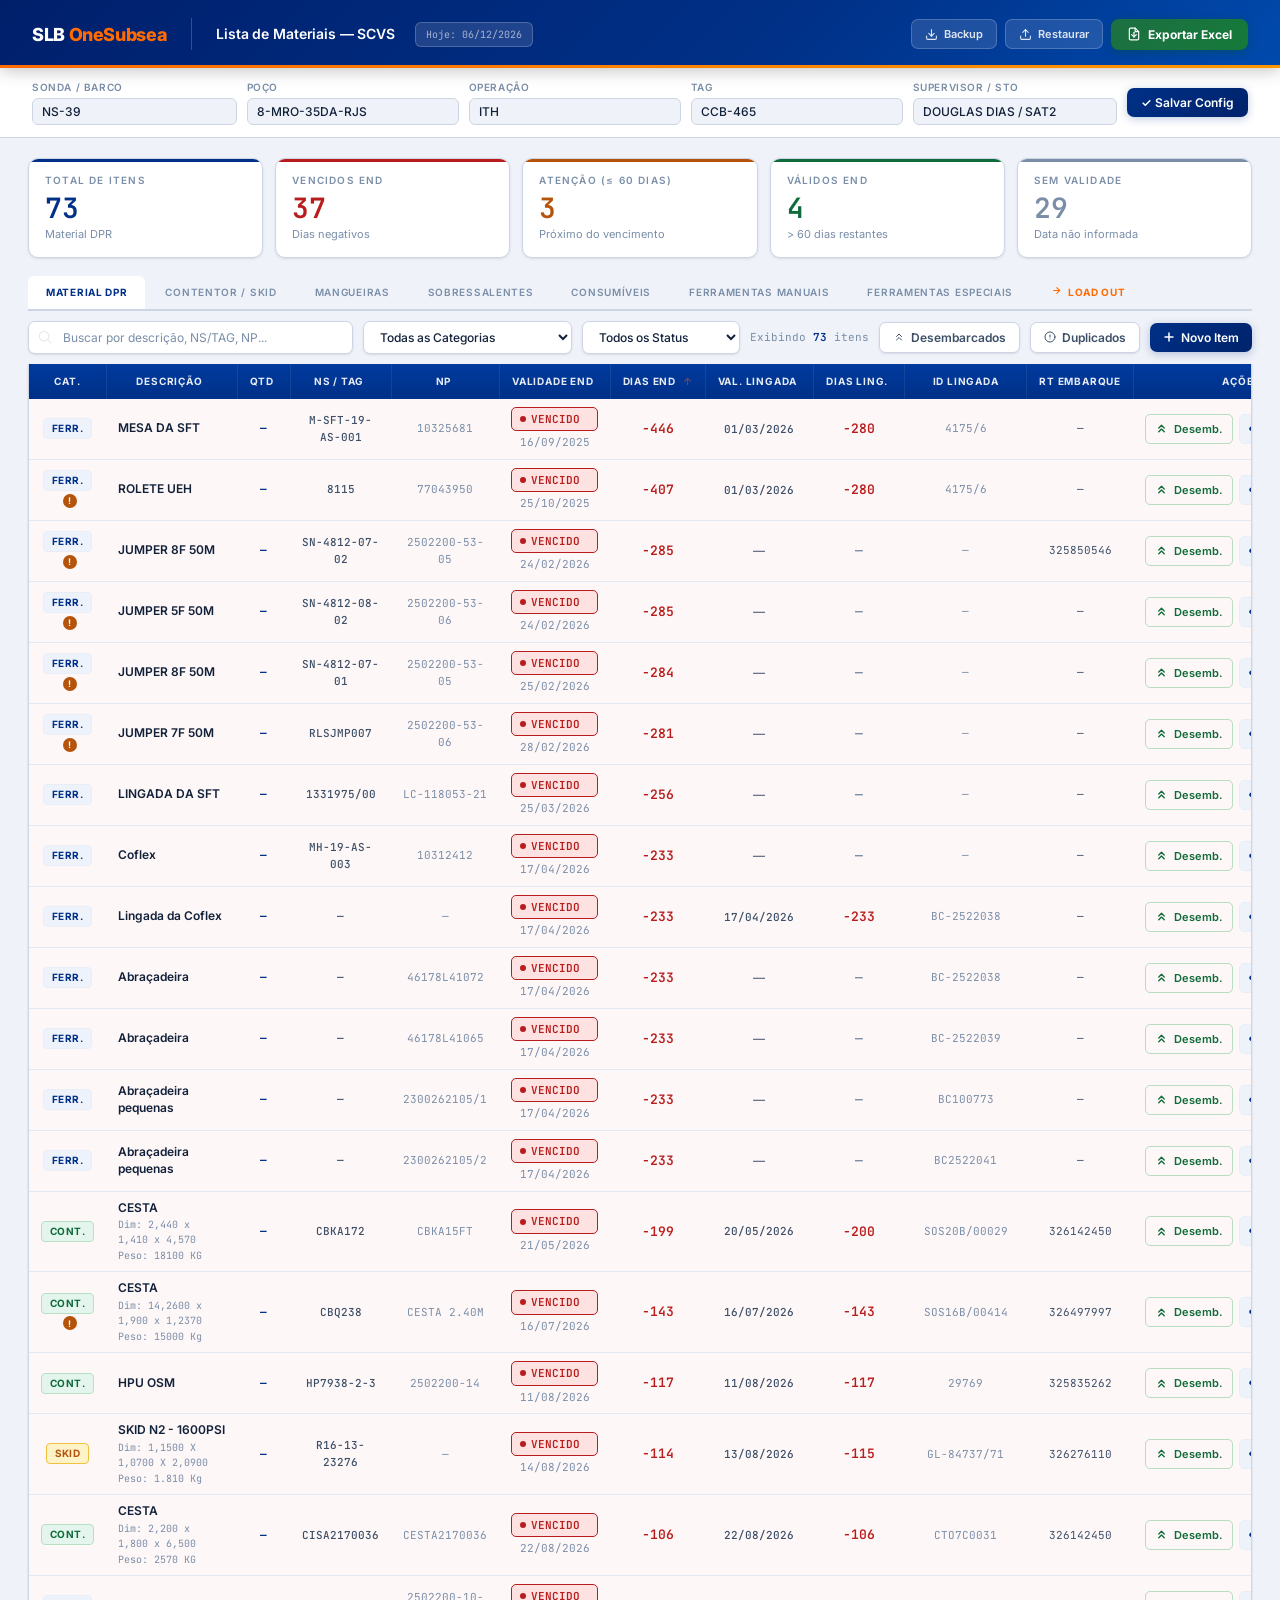
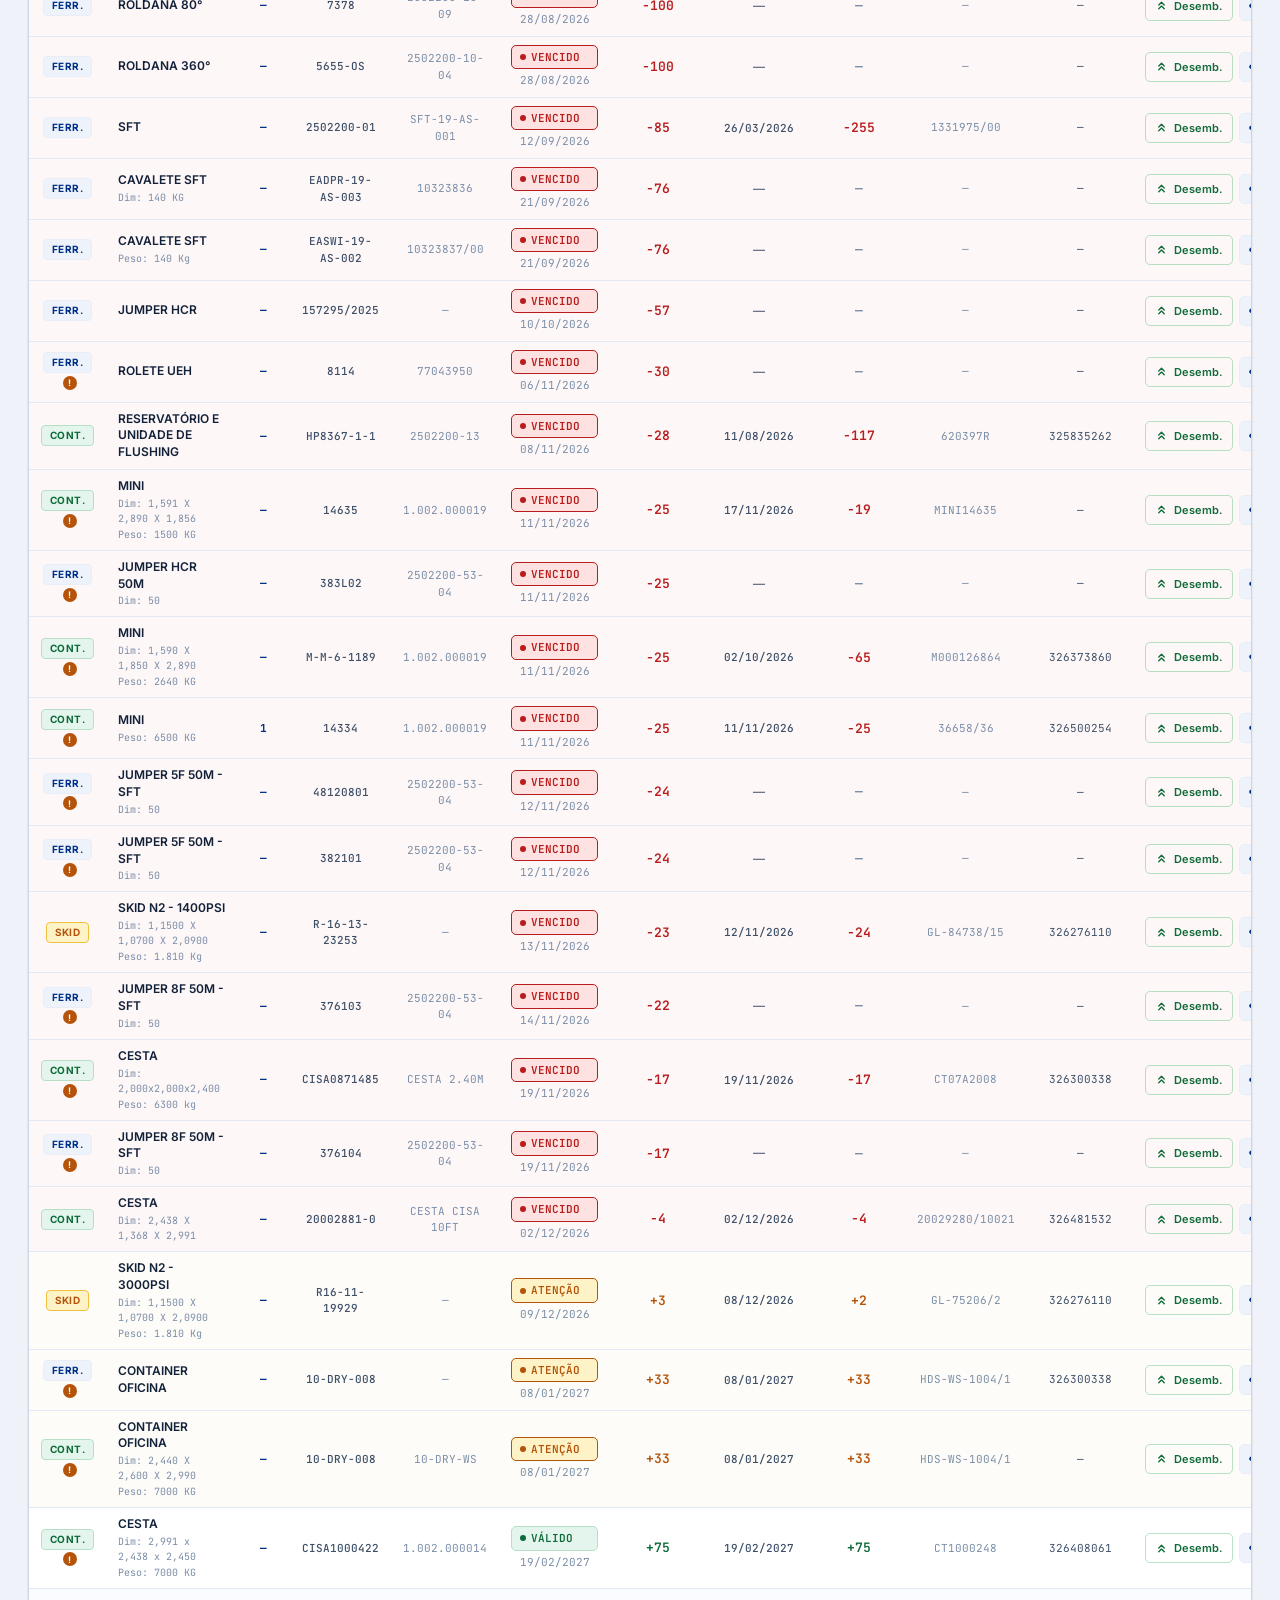
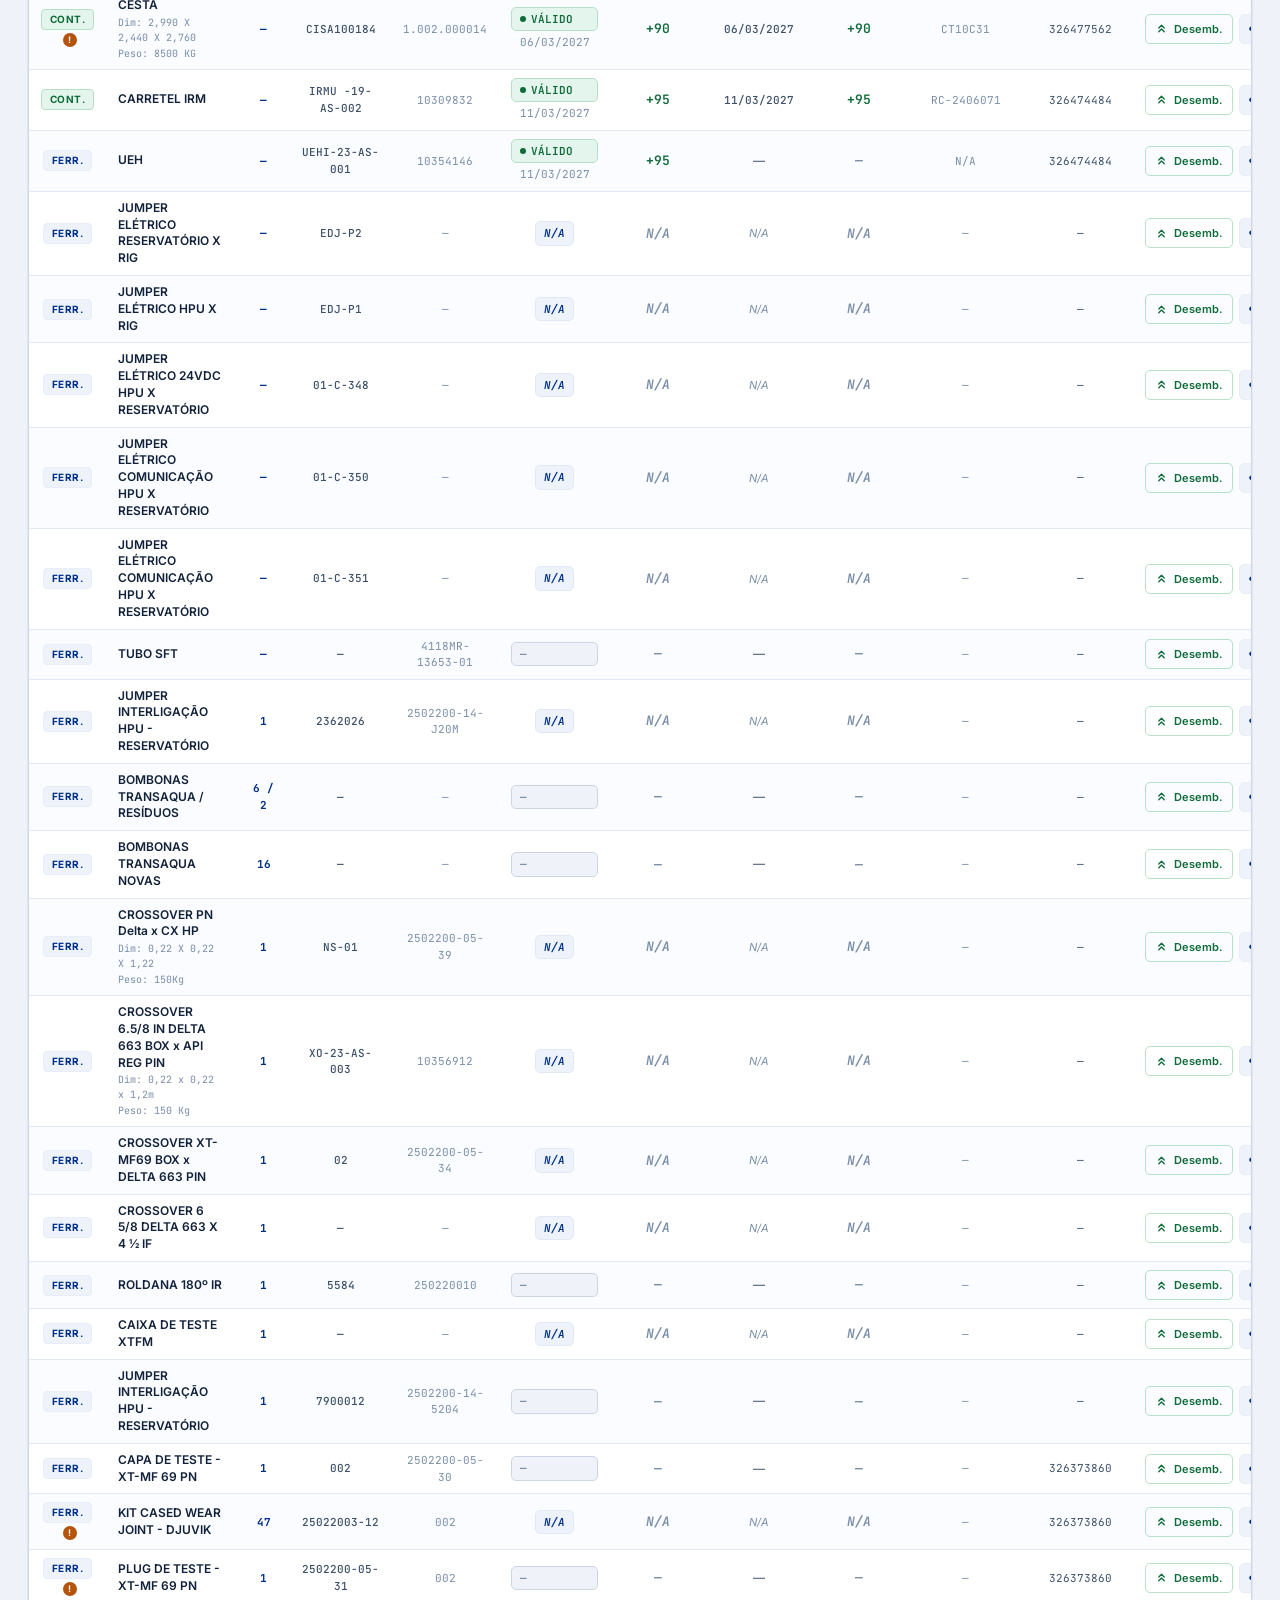
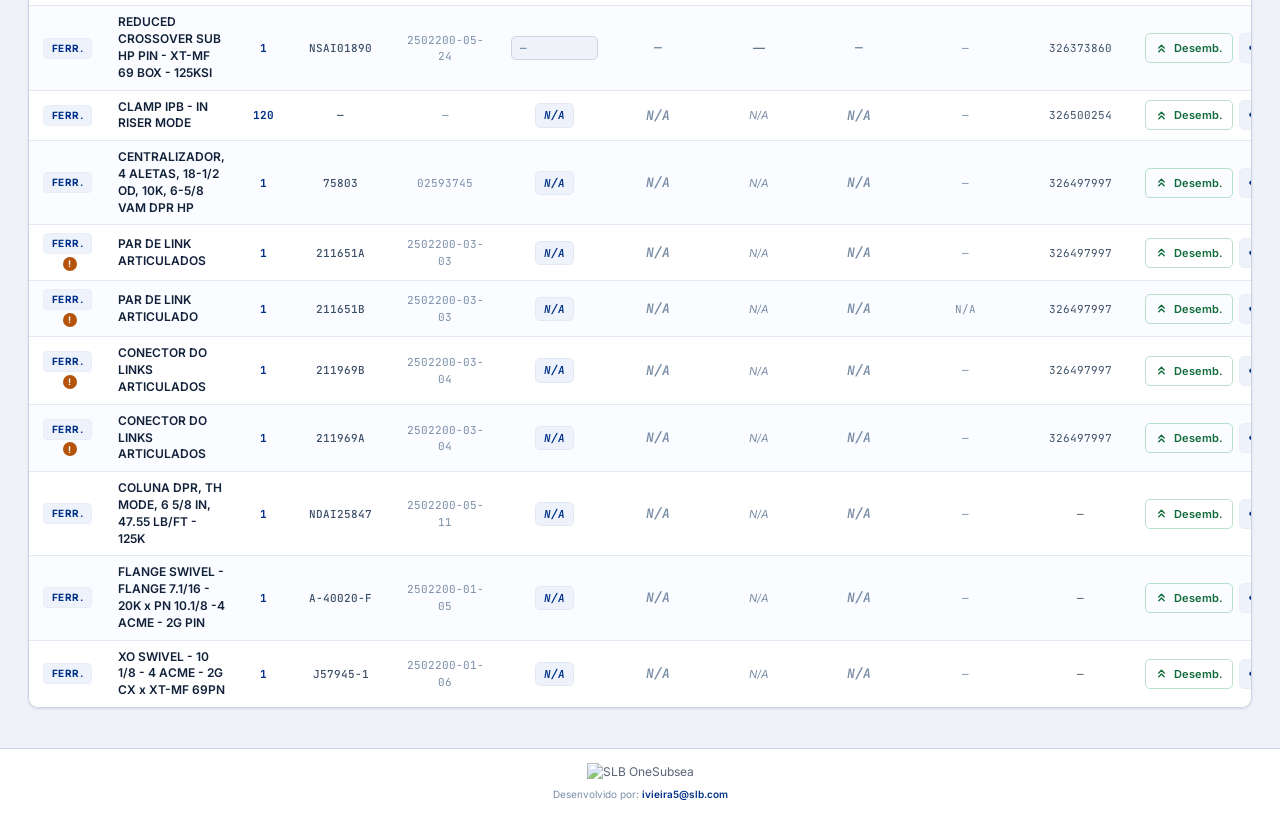
==== commit 6d223491: "sem coexao com SP" ====
--- a/index.html
+++ b/index.html
@@ -1,5 +1,5 @@
 <!DOCTYPE html>
-<html lang="pt-BR" xmlns:mso="urn:schemas-microsoft-com:office:office" xmlns:msdt="uuid:C2F41010-65B3-11d1-A29F-00AA00C14882">
+<html lang="pt-BR">
 <head>
 <meta charset="UTF-8">
 <meta name="viewport" content="width=device-width, initial-scale=1.0">
@@ -694,13 +694,6 @@
 
 </style>
 
-<!--[if gte mso 9]><xml>
-<mso:CustomDocumentProperties>
-<mso:MediaServiceImageTags msdt:dt="string"></mso:MediaServiceImageTags>
-<mso:lcf76f155ced4ddcb4097134ff3c332f msdt:dt="string"></mso:lcf76f155ced4ddcb4097134ff3c332f>
-<mso:TaxCatchAll msdt:dt="string"></mso:TaxCatchAll>
-</mso:CustomDocumentProperties>
-</xml><![endif]-->
 <title></title></head>
 <body>
 
@@ -765,14 +758,6 @@
     <span id="todayBadge" class="today-badge" style="font-size:10px;color:rgba(255,255,255,.6);font-family:'JetBrains Mono',monospace;"></span>
   </div>
   <div class="header-right" style="gap:8px;">
-    <!-- DB Status Badge -->
-    <div id="db-status" title="Clique para abrir no browser via SharePoint" style="display:flex;align-items:center;gap:5px;background:rgba(255,255,255,.1);border:1px solid rgba(255,255,255,.2);border-radius:6px;padding:4px 10px;font-size:10px;color:rgba(255,255,255,.7);font-family:'JetBrains Mono',monospace;cursor:pointer;" onclick="showSPHelp()">
-      <span id="db-dot" style="width:7px;height:7px;border-radius:50%;background:#6b7280;display:inline-block;transition:background .3s;"></span>
-      <span id="db-label">Carregando...</span>
-    </div>
-    <button id="btn-sync-now" style="display:none;background:rgba(255,255,255,.12);color:rgba(255,255,255,.85);border:1px solid rgba(255,255,255,.2);font-size:11px;font-weight:600;padding:6px 12px;border-radius:7px;cursor:pointer;display:none;align-items:center;gap:5px;" onclick="SP.syncFromCloud()" title="Sincronizar agora com SharePoint">
-      <svg width="12" height="12" viewBox="0 0 24 24" fill="none" stroke="currentColor" stroke-width="2" stroke-linecap="round" stroke-linejoin="round"><polyline points="23 4 23 10 17 10"/><polyline points="1 20 1 14 7 14"/><path d="M3.51 9a9 9 0 0 1 14.85-3.36L23 10M1 14l4.64 4.36A9 9 0 0 0 20.49 15"/></svg>
-      Sync
     </button>
     <!-- Backup JSON -->
     <button class="btn" style="background:rgba(255,255,255,.12);color:rgba(255,255,255,.85);border:1px solid rgba(255,255,255,.2);font-size:11px;font-weight:600;padding:7px 13px;border-radius:7px;cursor:pointer;display:flex;align-items:center;gap:6px;" onclick="exportBackupJSON()" title="Baixar backup completo em JSON">
